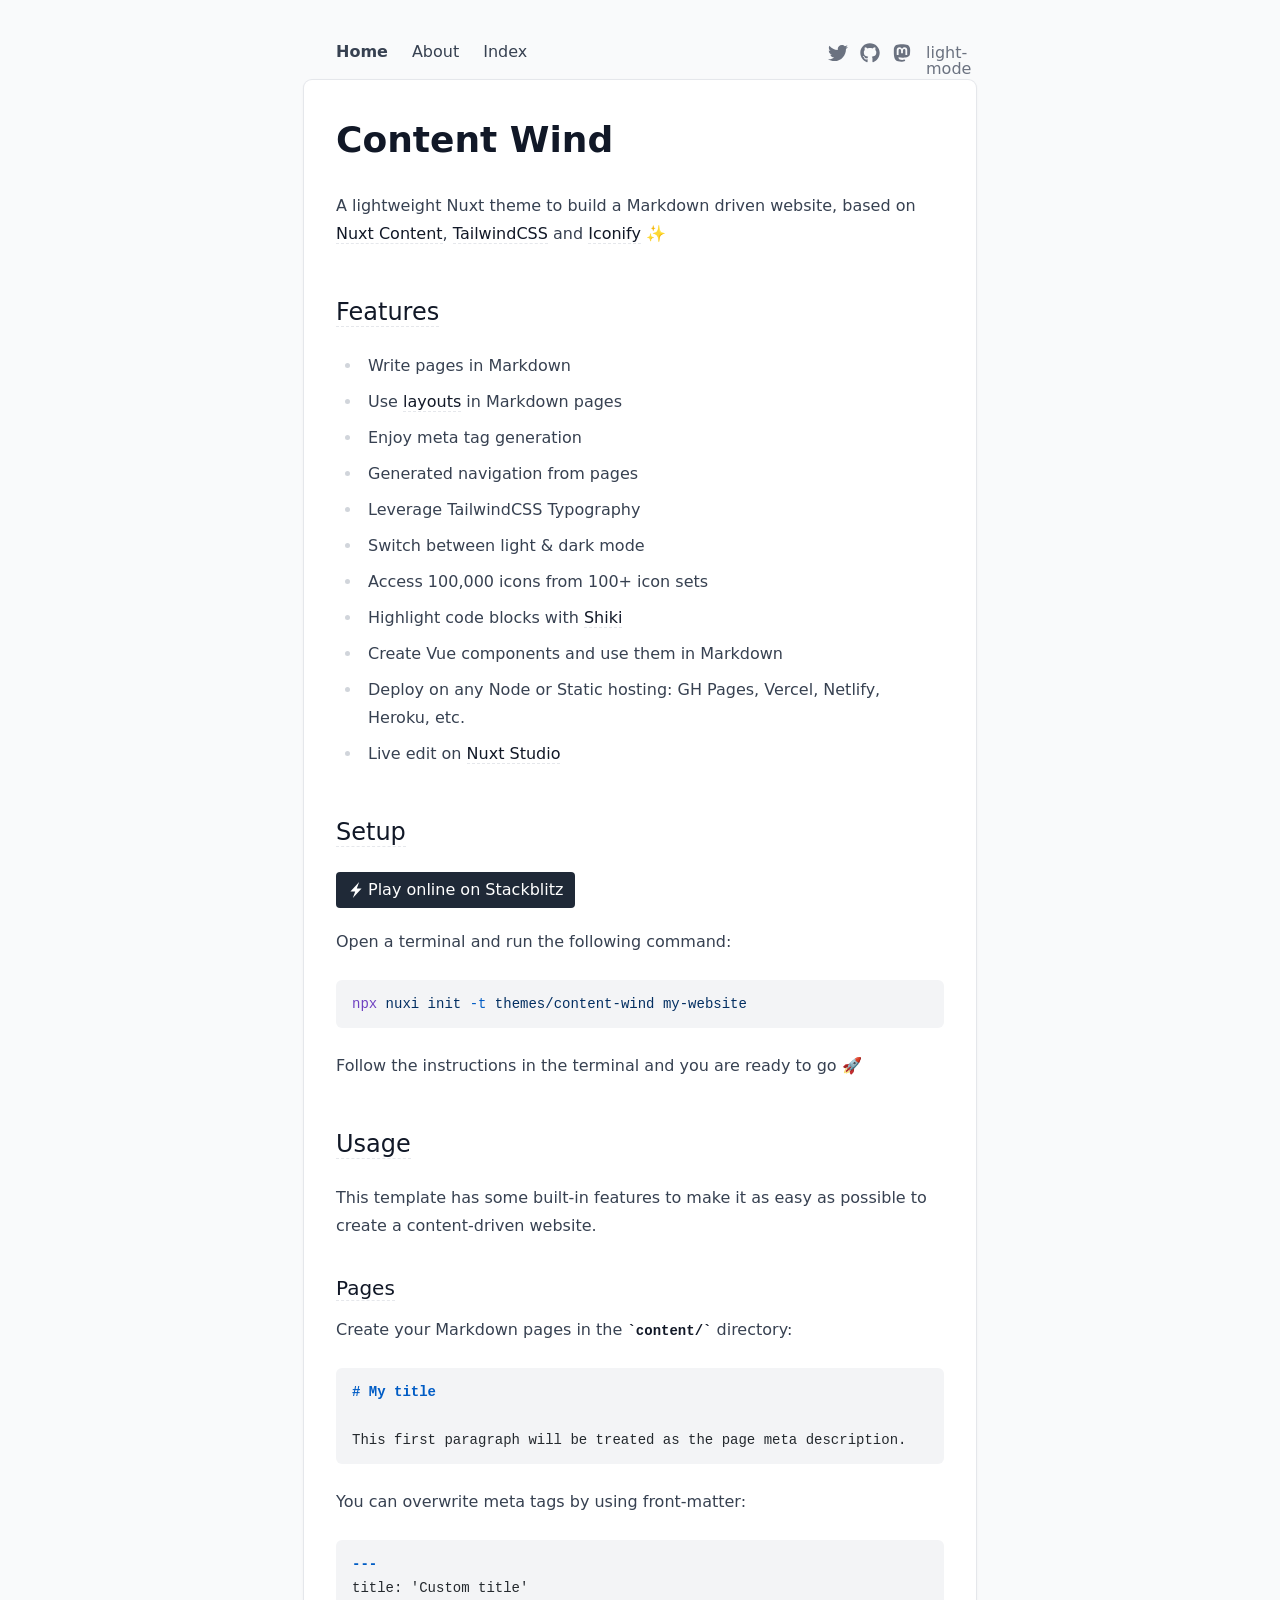
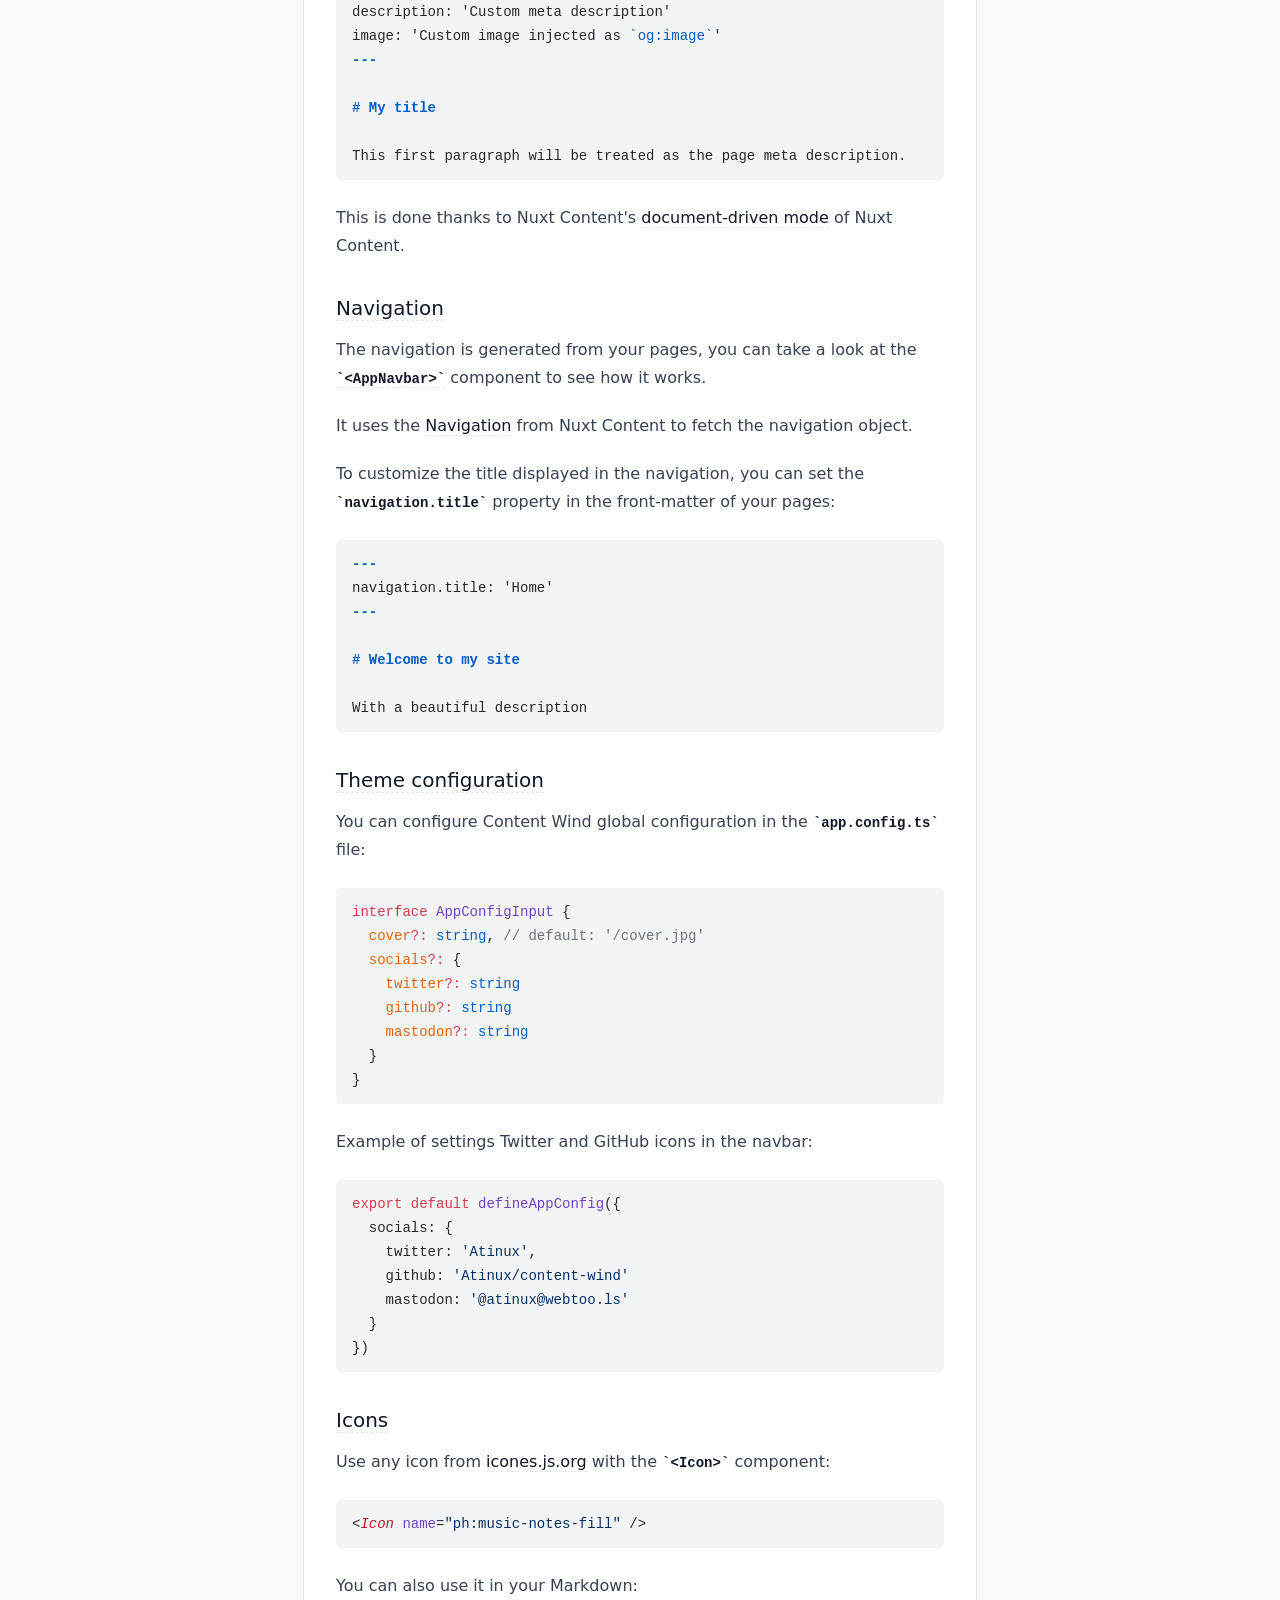
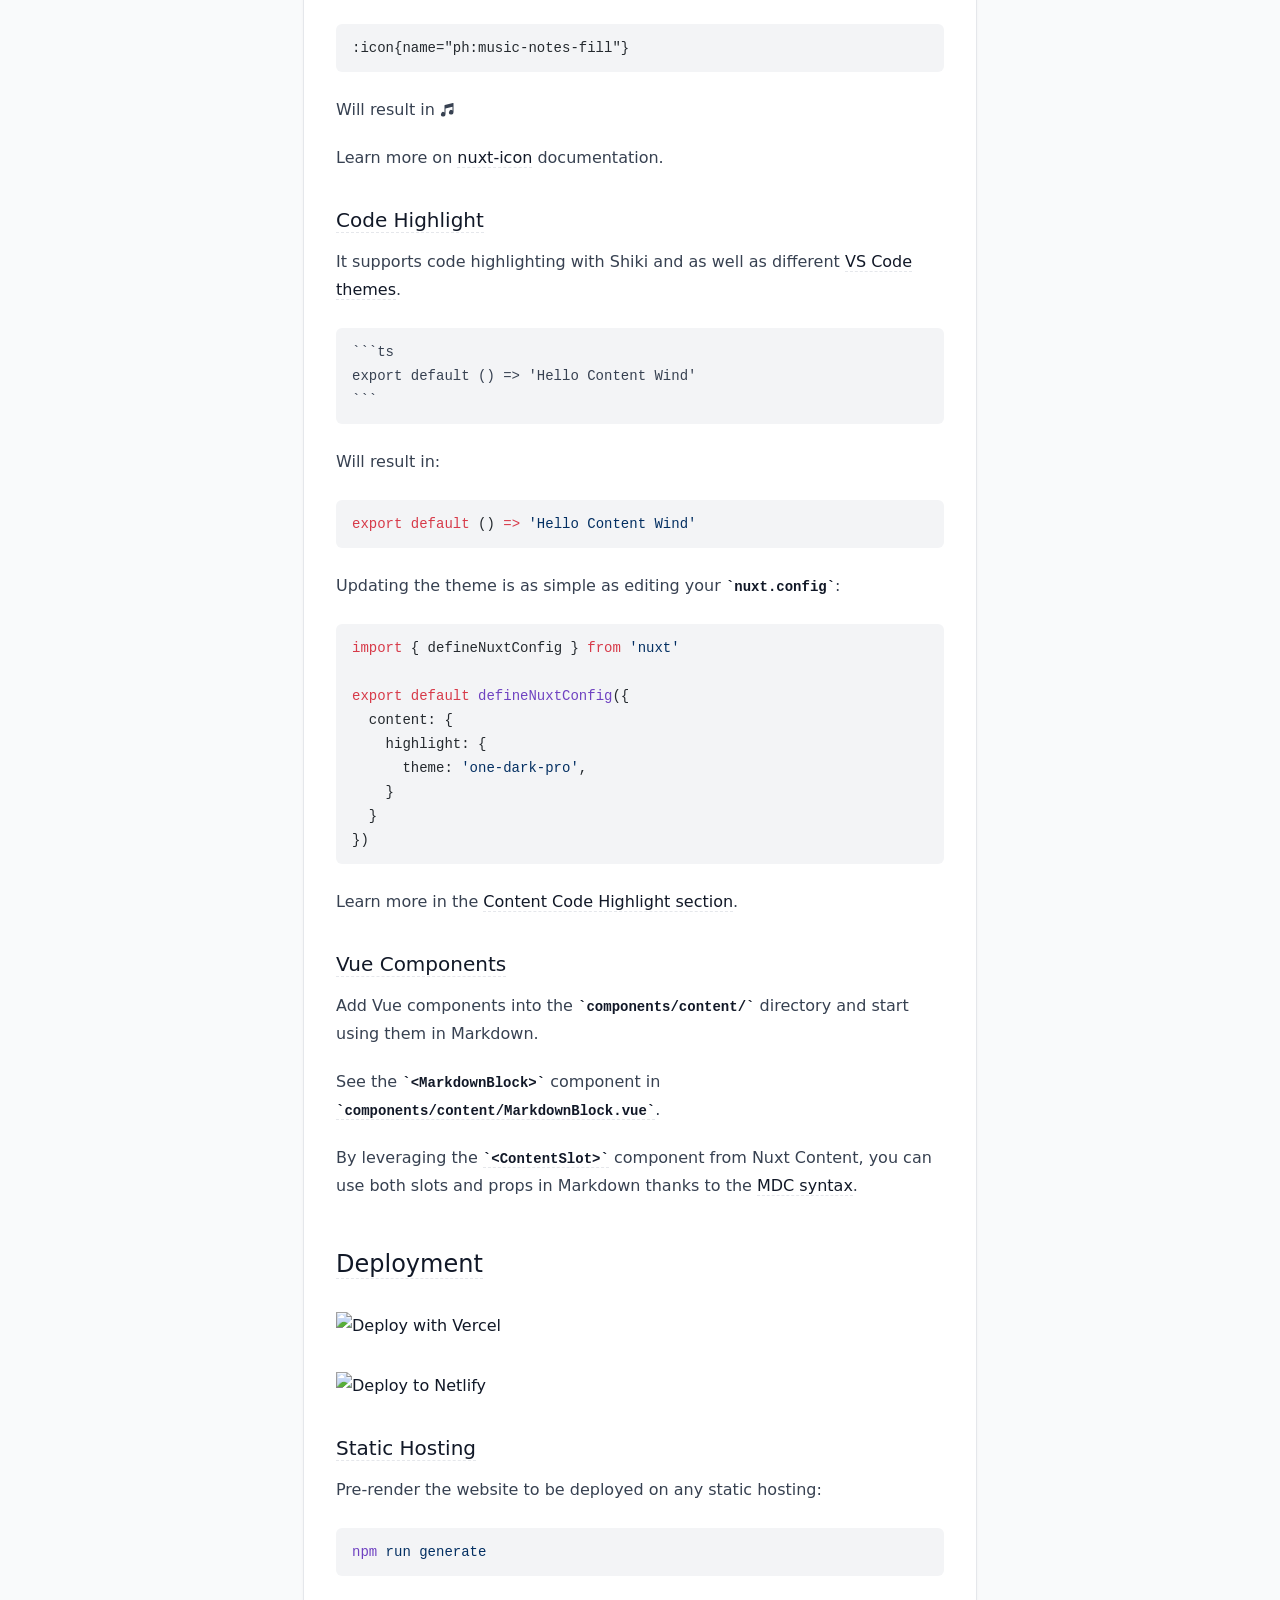
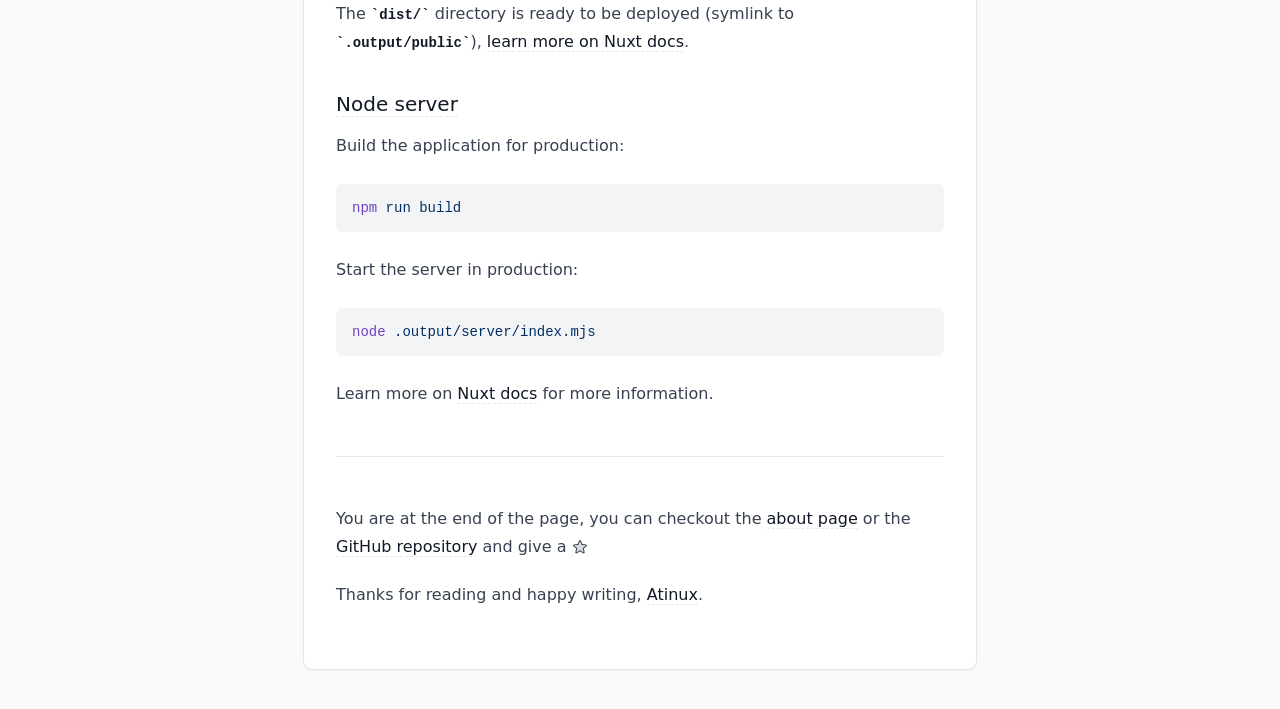
==== index.html @ bec076f8 "Deploying to gh-pages from @ littlecm/content-wind-nuxtstudio@ea7ce4c4b2f32c0694d47bd36c826106119cc2" ====
<!DOCTYPE html><html  lang="en" data-capo=""><head><meta charset="utf-8">
<meta name="viewport" content="width=device-width, initial-scale=1">
<title>Content Wind</title>
<style>/*! tailwindcss v3.4.10 | MIT License | https://tailwindcss.com*/*,:after,:before{border:0 solid #e5e7eb;box-sizing:border-box}:after,:before{--tw-content:""}:host,html{line-height:1.5;-webkit-text-size-adjust:100%;font-family:ui-sans-serif,system-ui,sans-serif,Apple Color Emoji,Segoe UI Emoji,Segoe UI Symbol,Noto Color Emoji;font-feature-settings:normal;font-variation-settings:normal;tab-size:4;-webkit-tap-highlight-color:transparent}body{line-height:inherit;margin:0}hr{border-top-width:1px;color:inherit;height:0}abbr:where([title]){-webkit-text-decoration:underline dotted;text-decoration:underline dotted}h1,h2,h3,h4,h5,h6{font-size:inherit;font-weight:inherit}a{color:inherit;text-decoration:inherit}b,strong{font-weight:bolder}code,kbd,pre,samp{font-family:ui-monospace,SFMono-Regular,Menlo,Monaco,Consolas,Liberation Mono,Courier New,monospace;font-feature-settings:normal;font-size:1em;font-variation-settings:normal}small{font-size:80%}sub,sup{font-size:75%;line-height:0;position:relative;vertical-align:initial}sub{bottom:-.25em}sup{top:-.5em}table{border-collapse:collapse;border-color:inherit;text-indent:0}button,input,optgroup,select,textarea{color:inherit;font-family:inherit;font-feature-settings:inherit;font-size:100%;font-variation-settings:inherit;font-weight:inherit;letter-spacing:inherit;line-height:inherit;margin:0;padding:0}button,select{text-transform:none}button,input:where([type=button]),input:where([type=reset]),input:where([type=submit]){-webkit-appearance:button;background-color:initial;background-image:none}:-moz-focusring{outline:auto}:-moz-ui-invalid{box-shadow:none}progress{vertical-align:initial}::-webkit-inner-spin-button,::-webkit-outer-spin-button{height:auto}[type=search]{-webkit-appearance:textfield;outline-offset:-2px}::-webkit-search-decoration{-webkit-appearance:none}::-webkit-file-upload-button{-webkit-appearance:button;font:inherit}summary{display:list-item}blockquote,dd,dl,figure,h1,h2,h3,h4,h5,h6,hr,p,pre{margin:0}fieldset{margin:0}fieldset,legend{padding:0}menu,ol,ul{list-style:none;margin:0;padding:0}dialog{padding:0}textarea{resize:vertical}input::placeholder,textarea::placeholder{color:#9ca3af;opacity:1}[role=button],button{cursor:pointer}:disabled{cursor:default}audio,canvas,embed,iframe,img,object,svg,video{display:block;vertical-align:middle}img,video{height:auto;max-width:100%}[hidden]{display:none}*,::backdrop,:after,:before{--tw-border-spacing-x:0;--tw-border-spacing-y:0;--tw-translate-x:0;--tw-translate-y:0;--tw-rotate:0;--tw-skew-x:0;--tw-skew-y:0;--tw-scale-x:1;--tw-scale-y:1;--tw-pan-x: ;--tw-pan-y: ;--tw-pinch-zoom: ;--tw-scroll-snap-strictness:proximity;--tw-gradient-from-position: ;--tw-gradient-via-position: ;--tw-gradient-to-position: ;--tw-ordinal: ;--tw-slashed-zero: ;--tw-numeric-figure: ;--tw-numeric-spacing: ;--tw-numeric-fraction: ;--tw-ring-inset: ;--tw-ring-offset-width:0px;--tw-ring-offset-color:#fff;--tw-ring-color:#3b82f680;--tw-ring-offset-shadow:0 0 #0000;--tw-ring-shadow:0 0 #0000;--tw-shadow:0 0 #0000;--tw-shadow-colored:0 0 #0000;--tw-blur: ;--tw-brightness: ;--tw-contrast: ;--tw-grayscale: ;--tw-hue-rotate: ;--tw-invert: ;--tw-saturate: ;--tw-sepia: ;--tw-drop-shadow: ;--tw-backdrop-blur: ;--tw-backdrop-brightness: ;--tw-backdrop-contrast: ;--tw-backdrop-grayscale: ;--tw-backdrop-hue-rotate: ;--tw-backdrop-invert: ;--tw-backdrop-opacity: ;--tw-backdrop-saturate: ;--tw-backdrop-sepia: ;--tw-contain-size: ;--tw-contain-layout: ;--tw-contain-paint: ;--tw-contain-style: }.prose{color:var(--tw-prose-body);max-width:65ch}.prose :where(p):not(:where([class~=not-prose],[class~=not-prose] *)){margin-bottom:1.25em;margin-top:1.25em}.prose :where([class~=lead]):not(:where([class~=not-prose],[class~=not-prose] *)){color:var(--tw-prose-lead);font-size:1.25em;line-height:1.6;margin-bottom:1.2em;margin-top:1.2em}.prose :where(a):not(:where([class~=not-prose],[class~=not-prose] *)){color:var(--tw-prose-links);font-weight:500;text-decoration:underline}.prose :where(strong):not(:where([class~=not-prose],[class~=not-prose] *)){color:var(--tw-prose-bold);font-weight:600}.prose :where(a strong):not(:where([class~=not-prose],[class~=not-prose] *)){color:inherit}.prose :where(blockquote strong):not(:where([class~=not-prose],[class~=not-prose] *)){color:inherit}.prose :where(thead th strong):not(:where([class~=not-prose],[class~=not-prose] *)){color:inherit}.prose :where(ol):not(:where([class~=not-prose],[class~=not-prose] *)){list-style-type:decimal;margin-bottom:1.25em;margin-top:1.25em;padding-inline-start:1.625em}.prose :where(ol[type=A]):not(:where([class~=not-prose],[class~=not-prose] *)){list-style-type:upper-alpha}.prose :where(ol[type=a]):not(:where([class~=not-prose],[class~=not-prose] *)){list-style-type:lower-alpha}.prose :where(ol[type=A s]):not(:where([class~=not-prose],[class~=not-prose] *)){list-style-type:upper-alpha}.prose :where(ol[type=a s]):not(:where([class~=not-prose],[class~=not-prose] *)){list-style-type:lower-alpha}.prose :where(ol[type=I]):not(:where([class~=not-prose],[class~=not-prose] *)){list-style-type:upper-roman}.prose :where(ol[type=i]):not(:where([class~=not-prose],[class~=not-prose] *)){list-style-type:lower-roman}.prose :where(ol[type=I s]):not(:where([class~=not-prose],[class~=not-prose] *)){list-style-type:upper-roman}.prose :where(ol[type=i s]):not(:where([class~=not-prose],[class~=not-prose] *)){list-style-type:lower-roman}.prose :where(ol[type="1"]):not(:where([class~=not-prose],[class~=not-prose] *)){list-style-type:decimal}.prose :where(ul):not(:where([class~=not-prose],[class~=not-prose] *)){list-style-type:disc;margin-bottom:1.25em;margin-top:1.25em;padding-inline-start:1.625em}.prose :where(ol>li):not(:where([class~=not-prose],[class~=not-prose] *))::marker{color:var(--tw-prose-counters);font-weight:400}.prose :where(ul>li):not(:where([class~=not-prose],[class~=not-prose] *))::marker{color:var(--tw-prose-bullets)}.prose :where(dt):not(:where([class~=not-prose],[class~=not-prose] *)){color:var(--tw-prose-headings);font-weight:600;margin-top:1.25em}.prose :where(hr):not(:where([class~=not-prose],[class~=not-prose] *)){border-color:var(--tw-prose-hr);border-top-width:1px;margin-bottom:3em;margin-top:3em}.prose :where(blockquote):not(:where([class~=not-prose],[class~=not-prose] *)){border-inline-start-color:var(--tw-prose-quote-borders);border-inline-start-width:.25rem;color:var(--tw-prose-quotes);font-style:italic;font-weight:500;margin-bottom:1.6em;margin-top:1.6em;padding-inline-start:1em;quotes:"\201C""\201D""\2018""\2019"}.prose :where(blockquote p:first-of-type):not(:where([class~=not-prose],[class~=not-prose] *)):before{content:open-quote}.prose :where(blockquote p:last-of-type):not(:where([class~=not-prose],[class~=not-prose] *)):after{content:close-quote}.prose :where(h1):not(:where([class~=not-prose],[class~=not-prose] *)){color:var(--tw-prose-headings);font-size:2.25em;font-weight:800;line-height:1.1111111;margin-bottom:.8888889em;margin-top:0}.prose :where(h1 strong):not(:where([class~=not-prose],[class~=not-prose] *)){color:inherit;font-weight:900}.prose :where(h2):not(:where([class~=not-prose],[class~=not-prose] *)){color:var(--tw-prose-headings);font-size:1.5em;font-weight:700;line-height:1.3333333;margin-bottom:1em;margin-top:2em}.prose :where(h2 strong):not(:where([class~=not-prose],[class~=not-prose] *)){color:inherit;font-weight:800}.prose :where(h3):not(:where([class~=not-prose],[class~=not-prose] *)){color:var(--tw-prose-headings);font-size:1.25em;font-weight:600;line-height:1.6;margin-bottom:.6em;margin-top:1.6em}.prose :where(h3 strong):not(:where([class~=not-prose],[class~=not-prose] *)){color:inherit;font-weight:700}.prose :where(h4):not(:where([class~=not-prose],[class~=not-prose] *)){color:var(--tw-prose-headings);font-weight:600;line-height:1.5;margin-bottom:.5em;margin-top:1.5em}.prose :where(h4 strong):not(:where([class~=not-prose],[class~=not-prose] *)){color:inherit;font-weight:700}.prose :where(img):not(:where([class~=not-prose],[class~=not-prose] *)){margin-bottom:2em;margin-top:2em}.prose :where(picture):not(:where([class~=not-prose],[class~=not-prose] *)){display:block;margin-bottom:2em;margin-top:2em}.prose :where(video):not(:where([class~=not-prose],[class~=not-prose] *)){margin-bottom:2em;margin-top:2em}.prose :where(kbd):not(:where([class~=not-prose],[class~=not-prose] *)){border-radius:.3125rem;box-shadow:0 0 0 1px rgb(var(--tw-prose-kbd-shadows)/10%),0 3px 0 rgb(var(--tw-prose-kbd-shadows)/10%);color:var(--tw-prose-kbd);font-family:inherit;font-size:.875em;font-weight:500;padding-inline-end:.375em;padding-bottom:.1875em;padding-top:.1875em;padding-inline-start:.375em}.prose :where(code):not(:where([class~=not-prose],[class~=not-prose] *)){color:var(--tw-prose-code);font-size:.875em;font-weight:600}.prose :where(code):not(:where([class~=not-prose],[class~=not-prose] *)):before{content:"`"}.prose :where(code):not(:where([class~=not-prose],[class~=not-prose] *)):after{content:"`"}.prose :where(a code):not(:where([class~=not-prose],[class~=not-prose] *)){color:inherit}.prose :where(h1 code):not(:where([class~=not-prose],[class~=not-prose] *)){color:inherit}.prose :where(h2 code):not(:where([class~=not-prose],[class~=not-prose] *)){color:inherit;font-size:.875em}.prose :where(h3 code):not(:where([class~=not-prose],[class~=not-prose] *)){color:inherit;font-size:.9em}.prose :where(h4 code):not(:where([class~=not-prose],[class~=not-prose] *)){color:inherit}.prose :where(blockquote code):not(:where([class~=not-prose],[class~=not-prose] *)){color:inherit}.prose :where(thead th code):not(:where([class~=not-prose],[class~=not-prose] *)){color:inherit}.prose :where(pre):not(:where([class~=not-prose],[class~=not-prose] *)){background-color:var(--tw-prose-pre-bg);border-radius:.375rem;color:var(--tw-prose-pre-code);font-size:.875em;font-weight:400;line-height:1.7142857;margin-bottom:1.7142857em;margin-top:1.7142857em;overflow-x:auto;padding-inline-end:1.1428571em;padding-bottom:.8571429em;padding-top:.8571429em;padding-inline-start:1.1428571em}.prose :where(pre code):not(:where([class~=not-prose],[class~=not-prose] *)){background-color:initial;border-radius:0;border-width:0;color:inherit;font-family:inherit;font-size:inherit;font-weight:inherit;line-height:inherit;padding:0}.prose :where(pre code):not(:where([class~=not-prose],[class~=not-prose] *)):before{content:none}.prose :where(pre code):not(:where([class~=not-prose],[class~=not-prose] *)):after{content:none}.prose :where(table):not(:where([class~=not-prose],[class~=not-prose] *)){font-size:.875em;line-height:1.7142857;margin-bottom:2em;margin-top:2em;table-layout:auto;width:100%}.prose :where(thead):not(:where([class~=not-prose],[class~=not-prose] *)){border-bottom-color:var(--tw-prose-th-borders);border-bottom-width:1px}.prose :where(thead th):not(:where([class~=not-prose],[class~=not-prose] *)){color:var(--tw-prose-headings);font-weight:600;padding-inline-end:.5714286em;padding-bottom:.5714286em;padding-inline-start:.5714286em;vertical-align:bottom}.prose :where(tbody tr):not(:where([class~=not-prose],[class~=not-prose] *)){border-bottom-color:var(--tw-prose-td-borders);border-bottom-width:1px}.prose :where(tbody tr:last-child):not(:where([class~=not-prose],[class~=not-prose] *)){border-bottom-width:0}.prose :where(tbody td):not(:where([class~=not-prose],[class~=not-prose] *)){vertical-align:initial}.prose :where(tfoot):not(:where([class~=not-prose],[class~=not-prose] *)){border-top-color:var(--tw-prose-th-borders);border-top-width:1px}.prose :where(tfoot td):not(:where([class~=not-prose],[class~=not-prose] *)){vertical-align:top}.prose :where(th,td):not(:where([class~=not-prose],[class~=not-prose] *)){text-align:start}.prose :where(figure>*):not(:where([class~=not-prose],[class~=not-prose] *)){margin-bottom:0;margin-top:0}.prose :where(figcaption):not(:where([class~=not-prose],[class~=not-prose] *)){color:var(--tw-prose-captions);font-size:.875em;line-height:1.4285714;margin-top:.8571429em}.prose{--tw-prose-body:#374151;--tw-prose-headings:#111827;--tw-prose-lead:#4b5563;--tw-prose-links:#111827;--tw-prose-bold:#111827;--tw-prose-counters:#6b7280;--tw-prose-bullets:#d1d5db;--tw-prose-hr:#e5e7eb;--tw-prose-quotes:#111827;--tw-prose-quote-borders:#e5e7eb;--tw-prose-captions:#6b7280;--tw-prose-kbd:#111827;--tw-prose-kbd-shadows:17 24 39;--tw-prose-code:#111827;--tw-prose-pre-code:#e5e7eb;--tw-prose-pre-bg:#1f2937;--tw-prose-th-borders:#d1d5db;--tw-prose-td-borders:#e5e7eb;--tw-prose-invert-body:#d1d5db;--tw-prose-invert-headings:#fff;--tw-prose-invert-lead:#9ca3af;--tw-prose-invert-links:#fff;--tw-prose-invert-bold:#fff;--tw-prose-invert-counters:#9ca3af;--tw-prose-invert-bullets:#4b5563;--tw-prose-invert-hr:#374151;--tw-prose-invert-quotes:#f3f4f6;--tw-prose-invert-quote-borders:#374151;--tw-prose-invert-captions:#9ca3af;--tw-prose-invert-kbd:#fff;--tw-prose-invert-kbd-shadows:255 255 255;--tw-prose-invert-code:#fff;--tw-prose-invert-pre-code:#d1d5db;--tw-prose-invert-pre-bg:#00000080;--tw-prose-invert-th-borders:#4b5563;--tw-prose-invert-td-borders:#374151;font-size:1rem;line-height:1.75}.prose :where(picture>img):not(:where([class~=not-prose],[class~=not-prose] *)){margin-bottom:0;margin-top:0}.prose :where(li):not(:where([class~=not-prose],[class~=not-prose] *)){margin-bottom:.5em;margin-top:.5em}.prose :where(ol>li):not(:where([class~=not-prose],[class~=not-prose] *)){padding-inline-start:.375em}.prose :where(ul>li):not(:where([class~=not-prose],[class~=not-prose] *)){padding-inline-start:.375em}.prose :where(.prose>ul>li p):not(:where([class~=not-prose],[class~=not-prose] *)){margin-bottom:.75em;margin-top:.75em}.prose :where(.prose>ul>li>p:first-child):not(:where([class~=not-prose],[class~=not-prose] *)){margin-top:1.25em}.prose :where(.prose>ul>li>p:last-child):not(:where([class~=not-prose],[class~=not-prose] *)){margin-bottom:1.25em}.prose :where(.prose>ol>li>p:first-child):not(:where([class~=not-prose],[class~=not-prose] *)){margin-top:1.25em}.prose :where(.prose>ol>li>p:last-child):not(:where([class~=not-prose],[class~=not-prose] *)){margin-bottom:1.25em}.prose :where(ul ul,ul ol,ol ul,ol ol):not(:where([class~=not-prose],[class~=not-prose] *)){margin-bottom:.75em;margin-top:.75em}.prose :where(dl):not(:where([class~=not-prose],[class~=not-prose] *)){margin-bottom:1.25em;margin-top:1.25em}.prose :where(dd):not(:where([class~=not-prose],[class~=not-prose] *)){margin-top:.5em;padding-inline-start:1.625em}.prose :where(hr+*):not(:where([class~=not-prose],[class~=not-prose] *)){margin-top:0}.prose :where(h2+*):not(:where([class~=not-prose],[class~=not-prose] *)){margin-top:0}.prose :where(h3+*):not(:where([class~=not-prose],[class~=not-prose] *)){margin-top:0}.prose :where(h4+*):not(:where([class~=not-prose],[class~=not-prose] *)){margin-top:0}.prose :where(thead th:first-child):not(:where([class~=not-prose],[class~=not-prose] *)){padding-inline-start:0}.prose :where(thead th:last-child):not(:where([class~=not-prose],[class~=not-prose] *)){padding-inline-end:0}.prose :where(tbody td,tfoot td):not(:where([class~=not-prose],[class~=not-prose] *)){padding-inline-end:.5714286em;padding-bottom:.5714286em;padding-top:.5714286em;padding-inline-start:.5714286em}.prose :where(tbody td:first-child,tfoot td:first-child):not(:where([class~=not-prose],[class~=not-prose] *)){padding-inline-start:0}.prose :where(tbody td:last-child,tfoot td:last-child):not(:where([class~=not-prose],[class~=not-prose] *)){padding-inline-end:0}.prose :where(figure):not(:where([class~=not-prose],[class~=not-prose] *)){margin-bottom:2em;margin-top:2em}.prose :where(.prose>:first-child):not(:where([class~=not-prose],[class~=not-prose] *)){margin-top:0}.prose :where(.prose>:last-child):not(:where([class~=not-prose],[class~=not-prose] *)){margin-bottom:0}.sr-only{height:1px;margin:-1px;overflow:hidden;padding:0;position:absolute;width:1px;clip:rect(0,0,0,0);border-width:0;white-space:nowrap}.static{position:static}.m-auto{margin:auto}.mx-auto{margin-left:auto;margin-right:auto}.mr-6{margin-right:1.5rem}.block{display:block}.inline-block{display:inline-block}.inline{display:inline}.flex{display:flex}.inline-flex{display:inline-flex}.h-4{height:1rem}.h-5{height:1.25rem}.w-4{width:1rem}.w-5{width:1.25rem}.max-w-2xl{max-width:42rem}.max-w-full{max-width:100%}.max-w-none{max-width:none}.items-center{align-items:center}.justify-between{justify-content:space-between}.gap-1{gap:.25rem}.space-x-3>:not([hidden])~:not([hidden]){--tw-space-x-reverse:0;margin-left:calc(.75rem*(1 - var(--tw-space-x-reverse)));margin-right:calc(.75rem*var(--tw-space-x-reverse))}.overflow-x-auto{overflow-x:auto}.rounded{border-radius:.25rem}.bg-gray-50{--tw-bg-opacity:1;background-color:rgb(249 250 251/var(--tw-bg-opacity))}.bg-gray-800{--tw-bg-opacity:1;background-color:rgb(31 41 55/var(--tw-bg-opacity))}.bg-white{--tw-bg-opacity:1;background-color:rgb(255 255 255/var(--tw-bg-opacity))}.px-3{padding-left:.75rem;padding-right:.75rem}.px-4{padding-left:1rem;padding-right:1rem}.py-1{padding-bottom:.25rem;padding-top:.25rem}.py-10{padding-bottom:2.5rem;padding-top:2.5rem}.py-4{padding-bottom:1rem;padding-top:1rem}.text-2xl{font-size:1.5rem;line-height:2rem}.font-bold{font-weight:700}.text-black{--tw-text-opacity:1;color:rgb(0 0 0/var(--tw-text-opacity))}.text-gray-500{--tw-text-opacity:1;color:rgb(107 114 128/var(--tw-text-opacity))}.text-gray-700{--tw-text-opacity:1;color:rgb(55 65 81/var(--tw-text-opacity))}.text-white{--tw-text-opacity:1;color:rgb(255 255 255/var(--tw-text-opacity))}.no-underline{text-decoration-line:none}.ring-1{--tw-ring-offset-shadow:var(--tw-ring-inset) 0 0 0 var(--tw-ring-offset-width) var(--tw-ring-offset-color);--tw-ring-shadow:var(--tw-ring-inset) 0 0 0 calc(1px + var(--tw-ring-offset-width)) var(--tw-ring-color);box-shadow:var(--tw-ring-offset-shadow),var(--tw-ring-shadow),var(--tw-shadow,0 0 #0000)}.ring-gray-200{--tw-ring-opacity:1;--tw-ring-color:rgb(229 231 235/var(--tw-ring-opacity))}.transition{transition-duration:.15s;transition-property:color,background-color,border-color,text-decoration-color,fill,stroke,opacity,box-shadow,transform,filter,-webkit-backdrop-filter;transition-property:color,background-color,border-color,text-decoration-color,fill,stroke,opacity,box-shadow,transform,filter,backdrop-filter;transition-property:color,background-color,border-color,text-decoration-color,fill,stroke,opacity,box-shadow,transform,filter,backdrop-filter,-webkit-backdrop-filter;transition-timing-function:cubic-bezier(.4,0,.2,1)}.dark\:prose-invert:is(.dark *){--tw-prose-body:var(--tw-prose-invert-body);--tw-prose-headings:var(--tw-prose-invert-headings);--tw-prose-lead:var(--tw-prose-invert-lead);--tw-prose-links:var(--tw-prose-invert-links);--tw-prose-bold:var(--tw-prose-invert-bold);--tw-prose-counters:var(--tw-prose-invert-counters);--tw-prose-bullets:var(--tw-prose-invert-bullets);--tw-prose-hr:var(--tw-prose-invert-hr);--tw-prose-quotes:var(--tw-prose-invert-quotes);--tw-prose-quote-borders:var(--tw-prose-invert-quote-borders);--tw-prose-captions:var(--tw-prose-invert-captions);--tw-prose-kbd:var(--tw-prose-invert-kbd);--tw-prose-kbd-shadows:var(--tw-prose-invert-kbd-shadows);--tw-prose-code:var(--tw-prose-invert-code);--tw-prose-pre-code:var(--tw-prose-invert-pre-code);--tw-prose-pre-bg:var(--tw-prose-invert-pre-bg);--tw-prose-th-borders:var(--tw-prose-invert-th-borders);--tw-prose-td-borders:var(--tw-prose-invert-td-borders)}.hover\:text-gray-700:hover{--tw-text-opacity:1;color:rgb(55 65 81/var(--tw-text-opacity))}.prose-a\:border-b :is(:where(a):not(:where([class~=not-prose],[class~=not-prose] *))){border-bottom-width:1px}.prose-a\:border-dashed :is(:where(a):not(:where([class~=not-prose],[class~=not-prose] *))){border-style:dashed}.prose-a\:font-normal :is(:where(a):not(:where([class~=not-prose],[class~=not-prose] *))){font-weight:400}.prose-a\:no-underline :is(:where(a):not(:where([class~=not-prose],[class~=not-prose] *))){text-decoration-line:none}.hover\:prose-a\:border-solid :is(:where(a):not(:where([class~=not-prose],[class~=not-prose] *))):hover{border-style:solid}.hover\:prose-a\:border-primary-400 :is(:where(a):not(:where([class~=not-prose],[class~=not-prose] *))):hover{--tw-border-opacity:1;border-color:rgb(52 211 153/var(--tw-border-opacity))}.hover\:prose-a\:text-primary-400 :is(:where(a):not(:where([class~=not-prose],[class~=not-prose] *))):hover{--tw-text-opacity:1;color:rgb(52 211 153/var(--tw-text-opacity))}.prose-pre\:bg-gray-100 :is(:where(pre):not(:where([class~=not-prose],[class~=not-prose] *))){--tw-bg-opacity:1;background-color:rgb(243 244 246/var(--tw-bg-opacity))}.dark\:bg-gray-200:is(.dark *){--tw-bg-opacity:1;background-color:rgb(229 231 235/var(--tw-bg-opacity))}.dark\:bg-gray-800:is(.dark *){--tw-bg-opacity:1;background-color:rgb(31 41 55/var(--tw-bg-opacity))}.dark\:bg-gray-900:is(.dark *){--tw-bg-opacity:1;background-color:rgb(17 24 39/var(--tw-bg-opacity))}.dark\:text-gray-100:is(.dark *){--tw-text-opacity:1;color:rgb(243 244 246/var(--tw-text-opacity))}.dark\:text-gray-200:is(.dark *){--tw-text-opacity:1;color:rgb(229 231 235/var(--tw-text-opacity))}.dark\:text-gray-300:is(.dark *){--tw-text-opacity:1;color:rgb(209 213 219/var(--tw-text-opacity))}.dark\:text-gray-950:is(.dark *){--tw-text-opacity:1;color:rgb(3 7 18/var(--tw-text-opacity))}.dark\:ring-gray-700:is(.dark *){--tw-ring-opacity:1;--tw-ring-color:rgb(55 65 81/var(--tw-ring-opacity))}.dark\:hover\:text-gray-300:hover:is(.dark *){--tw-text-opacity:1;color:rgb(209 213 219/var(--tw-text-opacity))}.dark\:prose-pre\:bg-gray-900 :is(:where(pre):not(:where([class~=not-prose],[class~=not-prose] *))):is(.dark *){--tw-bg-opacity:1;background-color:rgb(17 24 39/var(--tw-bg-opacity))}@media (min-width:640px){.sm\:rounded{border-radius:.25rem}.sm\:rounded-lg{border-radius:.5rem}.sm\:px-8{padding-left:2rem;padding-right:2rem}.sm\:pb-10{padding-bottom:2.5rem}.sm\:pt-6{padding-top:1.5rem}.sm\:shadow{--tw-shadow:0 1px 3px 0 #0000001a,0 1px 2px -1px #0000001a;--tw-shadow-colored:0 1px 3px 0 var(--tw-shadow-color),0 1px 2px -1px var(--tw-shadow-color);box-shadow:var(--tw-ring-offset-shadow,0 0 #0000),var(--tw-ring-shadow,0 0 #0000),var(--tw-shadow)}}</style>
<style>.icon[data-v-f4a6dd80]{display:inline-block;vertical-align:middle}</style>
<style>body{--tw-bg-opacity:1;background-color:rgb(249 250 251/var(--tw-bg-opacity));--tw-text-opacity:1;color:rgb(0 0 0/var(--tw-text-opacity))}body:is(.dark *){--tw-bg-opacity:1;background-color:rgb(17 24 39/var(--tw-bg-opacity));--tw-text-opacity:1;color:rgb(255 255 255/var(--tw-text-opacity))}</style>
<style>pre code .line{display:block;min-height:1rem}</style>
<link rel="stylesheet" href="/_nuxt/entry.CQz3Wn0N.css">
<link rel="stylesheet" href="/_nuxt/ProsePre.CchFRBtv.css">
<link rel="preload" as="fetch" crossorigin="anonymous" href="/_payload.json?7695bf20-0f64-4bf4-b81d-753fb280ba11">
<link rel="modulepreload" as="script" crossorigin href="/_nuxt/Cdepom3d.js">
<link rel="modulepreload" as="script" crossorigin href="/_nuxt/CNMyKRgk.js">
<link rel="modulepreload" as="script" crossorigin href="/_nuxt/_u8pw--Z.js">
<link rel="modulepreload" as="script" crossorigin href="/_nuxt/VSjQrYeN.js">
<link rel="modulepreload" as="script" crossorigin href="/_nuxt/DGyQ_yeI.js">
<link rel="modulepreload" as="script" crossorigin href="/_nuxt/Dnd51l0P.js">
<link rel="modulepreload" as="script" crossorigin href="/_nuxt/DR96jGgF.js">
<link rel="modulepreload" as="script" crossorigin href="/_nuxt/DgOHeTOK.js">
<link rel="modulepreload" as="script" crossorigin href="/_nuxt/a5YIzCCX.js">
<link rel="modulepreload" as="script" crossorigin href="/_nuxt/ZJQYYYzf.js">
<link rel="modulepreload" as="script" crossorigin href="/_nuxt/GQKfCUzv.js">
<link rel="modulepreload" as="script" crossorigin href="/_nuxt/BX26s_r9.js">
<link rel="modulepreload" as="script" crossorigin href="/_nuxt/b8aAmdqc.js">
<link rel="modulepreload" as="script" crossorigin href="/_nuxt/CLX-jV5e.js">
<link rel="modulepreload" as="script" crossorigin href="/_nuxt/Jlw6jw4I.js">
<link rel="modulepreload" as="script" crossorigin href="/_nuxt/83aRdKb8.js">
<link rel="modulepreload" as="script" crossorigin href="/_nuxt/ywgWMt_m.js">
<link rel="modulepreload" as="script" crossorigin href="/_nuxt/BDlBnMS1.js">
<link rel="modulepreload" as="script" crossorigin href="/_nuxt/DpmhXkD6.js">
<link rel="modulepreload" as="script" crossorigin href="/_nuxt/BC2B0-jW.js">
<link rel="modulepreload" as="script" crossorigin href="/_nuxt/C-kSe0qb.js">
<link rel="modulepreload" as="script" crossorigin href="/_nuxt/Egq9dPVy.js">
<link rel="modulepreload" as="script" crossorigin href="/_nuxt/B0b6xt74.js">
<link rel="modulepreload" as="script" crossorigin href="/_nuxt/B1sdosWw.js">
<link rel="modulepreload" as="script" crossorigin href="/_nuxt/drKTGbW1.js">
<link rel="modulepreload" as="script" crossorigin href="/_nuxt/CEDxuo5i.js">
<link rel="prefetch" as="script" crossorigin href="/_nuxt/C9tsbAKn.js">
<link rel="prefetch" as="script" crossorigin href="/_nuxt/CEcThXW4.js">
<link rel="prefetch" as="style" href="/_nuxt/useStudio.C5AIQshb.css">
<link rel="prefetch" as="script" crossorigin href="/_nuxt/AhoCKgQL.js">
<link rel="prefetch" as="script" crossorigin href="/_nuxt/DsAGTgHe.js">
<link rel="prefetch" as="script" crossorigin href="/_nuxt/C63B8qyX.js">
<meta content="/cover.jpg" property="og:image">
<meta name="twitter:card" content="summary_large_image">
<meta property="og:title" content="Content Wind">
<meta name="description" content="A lightweight Nuxt theme to build a Markdown driven website, based on Nuxt Content, TailwindCSS and Iconify ✨">
<meta property="og:description" content="A lightweight Nuxt theme to build a Markdown driven website, based on Nuxt Content, TailwindCSS and Iconify ✨">
<script type="module" src="/_nuxt/Cdepom3d.js" crossorigin></script><script>"use strict";(()=>{const a=window,e=document.documentElement,c=window.localStorage,d=["dark","light"],n=c&&c.getItem&&c.getItem("nuxt-color-mode")||"system";let l=n==="system"?f():n;const i=e.getAttribute("data-color-mode-forced");i&&(l=i),r(l),a["__NUXT_COLOR_MODE__"]={preference:n,value:l,getColorScheme:f,addColorScheme:r,removeColorScheme:u};function r(o){const t=""+o+"",s="";e.classList?e.classList.add(t):e.className+=" "+t,s&&e.setAttribute("data-"+s,o)}function u(o){const t=""+o+"",s="";e.classList?e.classList.remove(t):e.className=e.className.replace(new RegExp(t,"g"),""),s&&e.removeAttribute("data-"+s)}function m(o){return a.matchMedia("(prefers-color-scheme"+o+")")}function f(){if(a.matchMedia&&m("").media!=="not all"){for(const o of d)if(m(":"+o).matches)return o}return"light"}})();</script></head><body><div id="__nuxt"><div class="sm:pt-6 sm:pb-10"><!----><!----><!----><div class="nuxt-loading-indicator" style="position:fixed;top:0;right:0;left:0;pointer-events:none;width:auto;height:3px;opacity:0;background:repeating-linear-gradient(to right,#00dc82 0%,#34cdfe 50%,#0047e1 100%);background-size:Infinity% auto;transform:scaleX(0%);transform-origin:left;transition:transform 0.1s, height 0.4s, opacity 0.4s;z-index:999999;"></div><div class="flex justify-between max-w-2xl px-4 py-4 mx-auto sm:px-8"><div class="text-gray-700 dark:text-gray-200"><!--[--><a aria-current="page" href="/" class="font-bold router-link-exact-active mr-6">Home</a><a href="/about" class="mr-6">About</a><a href="/test.md" class="mr-6">Index</a><!--]--></div><div class="space-x-3 transition text-gray-500"><a href="https://twitter.com/Atinux" title="Twitter" class="dark:text-gray-100 hover:text-gray-700 dark:hover:text-gray-300"><svg xmlns="http://www.w3.org/2000/svg" xmlns:xlink="http://www.w3.org/1999/xlink" aria-hidden="true" role="img" class="icon w-5 h-5" style="" width="1em" height="1em" viewBox="0 0 512 512" data-v-f4a6dd80><path fill="currentColor" d="M459.37 151.716c.325 4.548.325 9.097.325 13.645c0 138.72-105.583 298.558-298.558 298.558c-59.452 0-114.68-17.219-161.137-47.106c8.447.974 16.568 1.299 25.34 1.299c49.055 0 94.213-16.568 130.274-44.832c-46.132-.975-84.792-31.188-98.112-72.772c6.498.974 12.995 1.624 19.818 1.624c9.421 0 18.843-1.3 27.614-3.573c-48.081-9.747-84.143-51.98-84.143-102.985v-1.299c13.969 7.797 30.214 12.67 47.431 13.319c-28.264-18.843-46.781-51.005-46.781-87.391c0-19.492 5.197-37.36 14.294-52.954c51.655 63.675 129.3 105.258 216.365 109.807c-1.624-7.797-2.599-15.918-2.599-24.04c0-57.828 46.782-104.934 104.934-104.934c30.213 0 57.502 12.67 76.67 33.137c23.715-4.548 46.456-13.32 66.599-25.34c-7.798 24.366-24.366 44.833-46.132 57.827c21.117-2.273 41.584-8.122 60.426-16.243c-14.292 20.791-32.161 39.308-52.628 54.253"/></svg></a><a href="https://github.com/Atinux/content-wind" title="GitHub" class="dark:text-gray-100 hover:text-gray-700 dark:hover:text-gray-300"><svg xmlns="http://www.w3.org/2000/svg" xmlns:xlink="http://www.w3.org/1999/xlink" aria-hidden="true" role="img" class="icon w-5 h-5" style="" width="1em" height="1em" viewBox="0 0 496 512" data-v-f4a6dd80><path fill="currentColor" d="M165.9 397.4c0 2-2.3 3.6-5.2 3.6c-3.3.3-5.6-1.3-5.6-3.6c0-2 2.3-3.6 5.2-3.6c3-.3 5.6 1.3 5.6 3.6m-31.1-4.5c-.7 2 1.3 4.3 4.3 4.9c2.6 1 5.6 0 6.2-2s-1.3-4.3-4.3-5.2c-2.6-.7-5.5.3-6.2 2.3m44.2-1.7c-2.9.7-4.9 2.6-4.6 4.9c.3 2 2.9 3.3 5.9 2.6c2.9-.7 4.9-2.6 4.6-4.6c-.3-1.9-3-3.2-5.9-2.9M244.8 8C106.1 8 0 113.3 0 252c0 110.9 69.8 205.8 169.5 239.2c12.8 2.3 17.3-5.6 17.3-12.1c0-6.2-.3-40.4-.3-61.4c0 0-70 15-84.7-29.8c0 0-11.4-29.1-27.8-36.6c0 0-22.9-15.7 1.6-15.4c0 0 24.9 2 38.6 25.8c21.9 38.6 58.6 27.5 72.9 20.9c2.3-16 8.8-27.1 16-33.7c-55.9-6.2-112.3-14.3-112.3-110.5c0-27.5 7.6-41.3 23.6-58.9c-2.6-6.5-11.1-33.3 2.6-67.9c20.9-6.5 69 27 69 27c20-5.6 41.5-8.5 62.8-8.5s42.8 2.9 62.8 8.5c0 0 48.1-33.6 69-27c13.7 34.7 5.2 61.4 2.6 67.9c16 17.7 25.8 31.5 25.8 58.9c0 96.5-58.9 104.2-114.8 110.5c9.2 7.9 17 22.9 17 46.4c0 33.7-.3 75.4-.3 83.6c0 6.5 4.6 14.4 17.3 12.1C428.2 457.8 496 362.9 496 252C496 113.3 383.5 8 244.8 8M97.2 352.9c-1.3 1-1 3.3.7 5.2c1.6 1.6 3.9 2.3 5.2 1c1.3-1 1-3.3-.7-5.2c-1.6-1.6-3.9-2.3-5.2-1m-10.8-8.1c-.7 1.3.3 2.9 2.3 3.9c1.6 1 3.6.7 4.3-.7c.7-1.3-.3-2.9-2.3-3.9c-2-.6-3.6-.3-4.3.7m32.4 35.6c-1.6 1.3-1 4.3 1.3 6.2c2.3 2.3 5.2 2.6 6.5 1c1.3-1.3.7-4.3-1.3-6.2c-2.2-2.3-5.2-2.6-6.5-1m-11.4-14.7c-1.6 1-1.6 3.6 0 5.9s4.3 3.3 5.6 2.3c1.6-1.3 1.6-3.9 0-6.2c-1.4-2.3-4-3.3-5.6-2"/></svg></a><a href="https://elk.zone/@atinux@webtoo.ls" title="Mastodon" class="dark:text-gray-100 hover:text-gray-700 dark:hover:text-gray-300"><svg xmlns="http://www.w3.org/2000/svg" xmlns:xlink="http://www.w3.org/1999/xlink" aria-hidden="true" role="img" class="icon w-5 h-5" style="" width="1em" height="1em" viewBox="0 0 448 512" data-v-f4a6dd80><path fill="currentColor" d="M433 179.11c0-97.2-63.71-125.7-63.71-125.7c-62.52-28.7-228.56-28.4-290.48 0c0 0-63.72 28.5-63.72 125.7c0 115.7-6.6 259.4 105.63 289.1c40.51 10.7 75.32 13 103.33 11.4c50.81-2.8 79.32-18.1 79.32-18.1l-1.7-36.9s-36.31 11.4-77.12 10.1c-40.41-1.4-83-4.4-89.63-54a102.5 102.5 0 0 1-.9-13.9c85.63 20.9 158.65 9.1 178.75 6.7c56.12-6.7 105-41.3 111.23-72.9c9.8-49.8 9-121.5 9-121.5m-75.12 125.2h-46.63v-114.2c0-49.7-64-51.6-64 6.9v62.5h-46.33V197c0-58.5-64-56.6-64-6.9v114.2H90.19c0-122.1-5.2-147.9 18.41-175c25.9-28.9 79.82-30.8 103.83 6.1l11.6 19.5l11.6-19.5c24.11-37.1 78.12-34.8 103.83-6.1c23.71 27.3 18.4 53 18.4 175z"/></svg></a><button aria-label="Color Mode" class="inline-block w-5 dark:text-gray-100 hover:text-gray-700 dark:hover:text-gray-300"><span>...</span></button></div></div><!--[--><div class="document-driven-page"><div class="max-w-2xl px-4 py-10 m-auto bg-white sm:px-8 sm:shadow dark:bg-gray-800 ring-1 ring-gray-200 dark:ring-gray-700 sm:rounded-lg"><main class="max-w-none prose dark:prose-invert prose-pre:bg-gray-100 dark:prose-pre:bg-gray-900 hover:prose-a:text-primary-400 prose-a:font-normal prose-a:no-underline prose-a:border-dashed prose-a:border-b hover:prose-a:border-solid hover:prose-a:border-primary-400"><!--[--><div><h1 id="content-wind"><!--[-->Content Wind<!--]--></h1><p><!--[-->A lightweight Nuxt theme to build a Markdown driven website, based on <a href="https://content.nuxt.com" rel="nofollow"><!--[-->Nuxt Content<!--]--></a>, <a href="https://tailwindcss.com" rel="nofollow"><!--[-->TailwindCSS<!--]--></a> and <a href="https://iconify.design" rel="nofollow"><!--[-->Iconify<!--]--></a> ✨<!--]--></p><h2 id="features"><a href="#features"><!--[-->Features<!--]--></a></h2><ul><!--[--><li><!--[-->Write pages in Markdown<!--]--></li><li><!--[-->Use <a href="https://nuxt.com/docs/guide/directory-structure/layouts" rel="nofollow"><!--[-->layouts<!--]--></a> in Markdown pages<!--]--></li><li><!--[-->Enjoy meta tag generation<!--]--></li><li><!--[-->Generated navigation from pages<!--]--></li><li><!--[-->Leverage TailwindCSS Typography<!--]--></li><li><!--[-->Switch between light &amp; dark mode<!--]--></li><li><!--[-->Access 100,000 icons from 100+ icon sets<!--]--></li><li><!--[-->Highlight code blocks with <a href="https://shiki.matsu.io" rel="nofollow"><!--[-->Shiki<!--]--></a><!--]--></li><li><!--[-->Create Vue components and use them in Markdown<!--]--></li><li><!--[-->Deploy on any Node or Static hosting: GH Pages, Vercel, Netlify, Heroku, etc.<!--]--></li><li><!--[-->Live edit on <a href="https://nuxt.studio" rel="nofollow"><!--[-->Nuxt Studio<!--]--></a><!--]--></li><!--]--></ul><h2 id="setup"><a href="#setup"><!--[-->Setup<!--]--></a></h2><span class="not-prose"><a href="https://stackblitz.com/github/Atinux/content-wind/tree/main/.demo?file=content%2F1.index.md" rel="noopener noreferrer" class="inline-flex items-center gap-1 text-white bg-gray-800 dark:bg-gray-200 dark:text-gray-950 px-3 py-1 rounded no-underline"><svg xmlns="http://www.w3.org/2000/svg" xmlns:xlink="http://www.w3.org/1999/xlink" aria-hidden="true" role="img" class="icon w-4 h-4" style="" width="1em" height="1em" viewBox="0 0 24 24" data-v-f4a6dd80><path fill="currentColor" d="M10.797 14.182H3.635L16.728 0l-3.525 9.818h7.162L7.272 24l3.524-9.818Z"/></svg><!--[-->Play online on Stackblitz<!--]--></a></span><p><!--[-->Open a terminal and run the following command:<!--]--></p><!--[--><pre class="language-bash shiki shiki-themes github-dark github-light" style=""><!--[--><code><span class="line" line="1"><span style="--shiki-dark:#B392F0;--shiki-default:#6F42C1">npx</span><span style="--shiki-dark:#9ECBFF;--shiki-default:#032F62"> nuxi</span><span style="--shiki-dark:#9ECBFF;--shiki-default:#032F62"> init</span><span style="--shiki-dark:#79B8FF;--shiki-default:#005CC5"> -t</span><span style="--shiki-dark:#9ECBFF;--shiki-default:#032F62"> themes/content-wind</span><span style="--shiki-dark:#9ECBFF;--shiki-default:#032F62"> my-website
</span></span></code><!--]--></pre><!--]--><p><!--[-->Follow the instructions in the terminal and you are ready to go 🚀<!--]--></p><h2 id="usage"><a href="#usage"><!--[-->Usage<!--]--></a></h2><p><!--[-->This template has some built-in features to make it as easy as possible to create a content-driven website.<!--]--></p><h3 id="pages"><a href="#pages"><!--[-->Pages<!--]--></a></h3><p><!--[-->Create your Markdown pages in the <code class=""><!--[-->content/<!--]--></code> directory:<!--]--></p><!--[--><pre class="language-md shiki shiki-themes github-dark github-light" style=""><!--[--><code><span class="line" line="1"><span style="--shiki-dark:#79B8FF;--shiki-default:#005CC5;--shiki-dark-font-weight:bold;--shiki-default-font-weight:bold"># My title
</span></span><span class="line" line="2"><span emptylineplaceholder="true">
</span></span><span class="line" line="3"><span style="--shiki-dark:#E1E4E8;--shiki-default:#24292E">This first paragraph will be treated as the page meta description.
</span></span></code><!--]--></pre><!--]--><p><!--[-->You can overwrite meta tags by using front-matter:<!--]--></p><!--[--><pre class="language-md shiki shiki-themes github-dark github-light" style=""><!--[--><code><span class="line" line="1"><span style="--shiki-dark:#79B8FF;--shiki-default:#005CC5;--shiki-dark-font-weight:bold;--shiki-default-font-weight:bold">---
</span></span><span class="line" line="2"><span style="--shiki-dark:#E1E4E8;--shiki-default:#24292E">title: &#39;Custom title&#39;
</span></span><span class="line" line="3"><span style="--shiki-dark:#E1E4E8;--shiki-default:#24292E">description: &#39;Custom meta description&#39;
</span></span><span class="line" line="4"><span style="--shiki-dark:#E1E4E8;--shiki-default:#24292E">image: &#39;Custom image injected as </span><span style="--shiki-dark:#79B8FF;--shiki-default:#005CC5">`og:image`</span><span style="--shiki-dark:#E1E4E8;--shiki-default:#24292E">&#39;
</span></span><span class="line" line="5"><span style="--shiki-dark:#79B8FF;--shiki-default:#005CC5;--shiki-dark-font-weight:bold;--shiki-default-font-weight:bold">---
</span></span><span class="line" line="6"><span emptylineplaceholder="true">
</span></span><span class="line" line="7"><span style="--shiki-dark:#79B8FF;--shiki-default:#005CC5;--shiki-dark-font-weight:bold;--shiki-default-font-weight:bold"># My title
</span></span><span class="line" line="8"><span emptylineplaceholder="true">
</span></span><span class="line" line="9"><span style="--shiki-dark:#E1E4E8;--shiki-default:#24292E">This first paragraph will be treated as the page meta description.
</span></span></code><!--]--></pre><!--]--><p><!--[-->This is done thanks to Nuxt Content&#39;s <a href="https://content.nuxtjs.org/guide/writing/document-driven" rel="nofollow"><!--[-->document-driven mode<!--]--></a> of Nuxt Content.<!--]--></p><h3 id="navigation"><a href="#navigation"><!--[-->Navigation<!--]--></a></h3><p><!--[-->The navigation is generated from your pages, you can take a look at the <a href="https://github.com/Atinux/content-wind/blob/main/components/AppNavbar.vue" rel="nofollow"><!--[--><code class=""><!--[-->&lt;AppNavbar&gt;<!--]--></code><!--]--></a> component to see how it works.<!--]--></p><p><!--[-->It uses the <a href="https://content.nuxt.com/usage/navigation" rel="nofollow"><!--[-->Navigation<!--]--></a>  from Nuxt Content to fetch the navigation object.<!--]--></p><p><!--[-->To customize the title displayed in the navigation, you can set the <code class=""><!--[-->navigation.title<!--]--></code> property in the front-matter of your pages:<!--]--></p><!--[--><pre class="language-md shiki shiki-themes github-dark github-light" style=""><!--[--><code><span class="line" line="1"><span style="--shiki-dark:#79B8FF;--shiki-default:#005CC5;--shiki-dark-font-weight:bold;--shiki-default-font-weight:bold">---
</span></span><span class="line" line="2"><span style="--shiki-dark:#E1E4E8;--shiki-default:#24292E">navigation.title: &#39;Home&#39;
</span></span><span class="line" line="3"><span style="--shiki-dark:#79B8FF;--shiki-default:#005CC5;--shiki-dark-font-weight:bold;--shiki-default-font-weight:bold">---
</span></span><span class="line" line="4"><span emptylineplaceholder="true">
</span></span><span class="line" line="5"><span style="--shiki-dark:#79B8FF;--shiki-default:#005CC5;--shiki-dark-font-weight:bold;--shiki-default-font-weight:bold"># Welcome to my site
</span></span><span class="line" line="6"><span emptylineplaceholder="true">
</span></span><span class="line" line="7"><span style="--shiki-dark:#E1E4E8;--shiki-default:#24292E">With a beautiful description
</span></span></code><!--]--></pre><!--]--><h3 id="theme-configuration"><a href="#theme-configuration"><!--[-->Theme configuration<!--]--></a></h3><p><!--[-->You can configure Content Wind global configuration in the <code class=""><!--[-->app.config.ts<!--]--></code> file:<!--]--></p><!--[--><pre class="language-ts shiki shiki-themes github-dark github-light" style=""><!--[--><code><span class="line" line="1"><span style="--shiki-dark:#F97583;--shiki-default:#D73A49">interface</span><span style="--shiki-dark:#B392F0;--shiki-default:#6F42C1"> AppConfigInput</span><span style="--shiki-dark:#E1E4E8;--shiki-default:#24292E"> {
</span></span><span class="line" line="2"><span style="--shiki-dark:#FFAB70;--shiki-default:#E36209">  cover</span><span style="--shiki-dark:#F97583;--shiki-default:#D73A49">?:</span><span style="--shiki-dark:#79B8FF;--shiki-default:#005CC5"> string</span><span style="--shiki-dark:#E1E4E8;--shiki-default:#24292E">, </span><span style="--shiki-dark:#6A737D;--shiki-default:#6A737D">// default: &#39;/cover.jpg&#39;
</span></span><span class="line" line="3"><span style="--shiki-dark:#FFAB70;--shiki-default:#E36209">  socials</span><span style="--shiki-dark:#F97583;--shiki-default:#D73A49">?:</span><span style="--shiki-dark:#E1E4E8;--shiki-default:#24292E"> {
</span></span><span class="line" line="4"><span style="--shiki-dark:#FFAB70;--shiki-default:#E36209">    twitter</span><span style="--shiki-dark:#F97583;--shiki-default:#D73A49">?:</span><span style="--shiki-dark:#79B8FF;--shiki-default:#005CC5"> string
</span></span><span class="line" line="5"><span style="--shiki-dark:#FFAB70;--shiki-default:#E36209">    github</span><span style="--shiki-dark:#F97583;--shiki-default:#D73A49">?:</span><span style="--shiki-dark:#79B8FF;--shiki-default:#005CC5"> string
</span></span><span class="line" line="6"><span style="--shiki-dark:#FFAB70;--shiki-default:#E36209">    mastodon</span><span style="--shiki-dark:#F97583;--shiki-default:#D73A49">?:</span><span style="--shiki-dark:#79B8FF;--shiki-default:#005CC5"> string
</span></span><span class="line" line="7"><span style="--shiki-dark:#E1E4E8;--shiki-default:#24292E">  }
</span></span><span class="line" line="8"><span style="--shiki-dark:#E1E4E8;--shiki-default:#24292E">}
</span></span></code><!--]--></pre><!--]--><p><!--[-->Example of settings Twitter and GitHub icons in the navbar:<!--]--></p><!--[--><pre class="language-ts shiki shiki-themes github-dark github-light" style=""><!--[--><code><span class="line" line="1"><span style="--shiki-dark:#F97583;--shiki-default:#D73A49">export</span><span style="--shiki-dark:#F97583;--shiki-default:#D73A49"> default</span><span style="--shiki-dark:#B392F0;--shiki-default:#6F42C1"> defineAppConfig</span><span style="--shiki-dark:#E1E4E8;--shiki-default:#24292E">({
</span></span><span class="line" line="2"><span style="--shiki-dark:#E1E4E8;--shiki-default:#24292E">  socials: {
</span></span><span class="line" line="3"><span style="--shiki-dark:#E1E4E8;--shiki-default:#24292E">    twitter: </span><span style="--shiki-dark:#9ECBFF;--shiki-default:#032F62">&#39;Atinux&#39;</span><span style="--shiki-dark:#E1E4E8;--shiki-default:#24292E">,
</span></span><span class="line" line="4"><span style="--shiki-dark:#E1E4E8;--shiki-default:#24292E">    github: </span><span style="--shiki-dark:#9ECBFF;--shiki-default:#032F62">&#39;Atinux/content-wind&#39;
</span></span><span class="line" line="5"><span style="--shiki-dark:#E1E4E8;--shiki-default:#24292E">    mastodon: </span><span style="--shiki-dark:#9ECBFF;--shiki-default:#032F62">&#39;@atinux@webtoo.ls&#39;
</span></span><span class="line" line="6"><span style="--shiki-dark:#E1E4E8;--shiki-default:#24292E">  }
</span></span><span class="line" line="7"><span style="--shiki-dark:#E1E4E8;--shiki-default:#24292E">})
</span></span></code><!--]--></pre><!--]--><h3 id="icons"><a href="#icons"><!--[-->Icons<!--]--></a></h3><p><!--[-->Use any icon from <a href="https://icones.js.org" rel="nofollow"><!--[-->icones.js.org<!--]--></a> with the <code class=""><!--[-->&lt;Icon&gt;<!--]--></code> component:<!--]--></p><!--[--><pre class="language-html shiki shiki-themes github-dark github-light" style=""><!--[--><code><span class="line" line="1"><span style="--shiki-dark:#E1E4E8;--shiki-default:#24292E">&lt;</span><span style="--shiki-dark:#FDAEB7;--shiki-default:#B31D28;--shiki-dark-font-style:italic;--shiki-default-font-style:italic">Icon</span><span style="--shiki-dark:#B392F0;--shiki-default:#6F42C1"> name</span><span style="--shiki-dark:#E1E4E8;--shiki-default:#24292E">=</span><span style="--shiki-dark:#9ECBFF;--shiki-default:#032F62">&quot;ph:music-notes-fill&quot;</span><span style="--shiki-dark:#E1E4E8;--shiki-default:#24292E"> /&gt;
</span></span></code><!--]--></pre><!--]--><p><!--[-->You can also use it in your Markdown:<!--]--></p><!--[--><pre class="language-md shiki shiki-themes github-dark github-light" style=""><!--[--><code><span class="line" line="1"><span style="--shiki-dark:#E1E4E8;--shiki-default:#24292E">:icon{name=&quot;ph:music-notes-fill&quot;}
</span></span></code><!--]--></pre><!--]--><p><!--[-->Will result in <svg xmlns="http://www.w3.org/2000/svg" xmlns:xlink="http://www.w3.org/1999/xlink" aria-hidden="true" role="img" class="icon" style="" width="1em" height="1em" viewBox="0 0 256 256" data-v-f4a6dd80><path fill="currentColor" d="M212.92 17.71a7.89 7.89 0 0 0-6.86-1.46l-128 32A8 8 0 0 0 72 56v110.1A36 36 0 1 0 88 196v-93.75l112-28v59.85a36 36 0 1 0 16 29.9V24a8 8 0 0 0-3.08-6.29"/></svg><!--]--></p><p><!--[-->Learn more on <a href="https://github.com/nuxt-modules/icon" rel="nofollow"><!--[-->nuxt-icon<!--]--></a> documentation.<!--]--></p><h3 id="code-highlight"><a href="#code-highlight"><!--[-->Code Highlight<!--]--></a></h3><p><!--[-->It supports code highlighting with Shiki and as well as different <a href="https://github.com/shikijs/shiki/blob/main/docs/themes.md#all-themes" rel="nofollow"><!--[-->VS Code themes<!--]--></a>.<!--]--></p><pre class="max-w-full overflow-x-auto text-gray-700 dark:text-gray-300"><!--[-->```ts
export default () =&gt; &#39;Hello Content Wind&#39;
```<!--]--></pre><p><!--[-->Will result in:<!--]--></p><!--[--><pre class="language-ts shiki shiki-themes github-dark github-light" style=""><!--[--><code><span class="line" line="1"><span style="--shiki-dark:#F97583;--shiki-default:#D73A49">export</span><span style="--shiki-dark:#F97583;--shiki-default:#D73A49"> default</span><span style="--shiki-dark:#E1E4E8;--shiki-default:#24292E"> () </span><span style="--shiki-dark:#F97583;--shiki-default:#D73A49">=&gt;</span><span style="--shiki-dark:#9ECBFF;--shiki-default:#032F62"> &#39;Hello Content Wind&#39;
</span></span></code><!--]--></pre><!--]--><p><!--[-->Updating the theme is as simple as editing your <code class=""><!--[-->nuxt.config<!--]--></code>:<!--]--></p><!--[--><pre class="language-ts shiki shiki-themes github-dark github-light" style=""><!--[--><code><span class="line" line="1"><span style="--shiki-dark:#F97583;--shiki-default:#D73A49">import</span><span style="--shiki-dark:#E1E4E8;--shiki-default:#24292E"> { defineNuxtConfig } </span><span style="--shiki-dark:#F97583;--shiki-default:#D73A49">from</span><span style="--shiki-dark:#9ECBFF;--shiki-default:#032F62"> &#39;nuxt&#39;
</span></span><span class="line" line="2"><span emptylineplaceholder="true">
</span></span><span class="line" line="3"><span style="--shiki-dark:#F97583;--shiki-default:#D73A49">export</span><span style="--shiki-dark:#F97583;--shiki-default:#D73A49"> default</span><span style="--shiki-dark:#B392F0;--shiki-default:#6F42C1"> defineNuxtConfig</span><span style="--shiki-dark:#E1E4E8;--shiki-default:#24292E">({
</span></span><span class="line" line="4"><span style="--shiki-dark:#E1E4E8;--shiki-default:#24292E">  content: {
</span></span><span class="line" line="5"><span style="--shiki-dark:#E1E4E8;--shiki-default:#24292E">    highlight: {
</span></span><span class="line" line="6"><span style="--shiki-dark:#E1E4E8;--shiki-default:#24292E">      theme: </span><span style="--shiki-dark:#9ECBFF;--shiki-default:#032F62">&#39;one-dark-pro&#39;</span><span style="--shiki-dark:#E1E4E8;--shiki-default:#24292E">,
</span></span><span class="line" line="7"><span style="--shiki-dark:#E1E4E8;--shiki-default:#24292E">    }
</span></span><span class="line" line="8"><span style="--shiki-dark:#E1E4E8;--shiki-default:#24292E">  }
</span></span><span class="line" line="9"><span style="--shiki-dark:#E1E4E8;--shiki-default:#24292E">})
</span></span></code><!--]--></pre><!--]--><p><!--[-->Learn more in the <a href="https://content.nuxt.com/get-started/configuration#highlight" rel="nofollow"><!--[-->Content Code Highlight section<!--]--></a>.<!--]--></p><h3 id="vue-components"><a href="#vue-components"><!--[-->Vue Components<!--]--></a></h3><p><!--[-->Add Vue components into the <code class=""><!--[-->components/content/<!--]--></code> directory and start using them in Markdown.<!--]--></p><p><!--[-->See the <code class=""><!--[-->&lt;MarkdownBlock&gt;<!--]--></code> component in <a href="https://github.com/Atinux/content-wind/blob/main/.demo/components/content/MarkdownBlock.vue" rel="nofollow"><!--[--><code class=""><!--[-->components/content/MarkdownBlock.vue<!--]--></code><!--]--></a>.<!--]--></p><p><!--[-->By leveraging the <a href="https://content.nuxt.com/components/content-slot" rel="nofollow"><!--[--><code class=""><!--[-->&lt;ContentSlot&gt;<!--]--></code><!--]--></a> component from Nuxt Content, you can use both slots and props in Markdown thanks to the <a href="https://content.nuxt.com/usage/markdown" rel="nofollow"><!--[-->MDC syntax<!--]--></a>.<!--]--></p><h2 id="deployment"><a href="#deployment"><!--[-->Deployment<!--]--></a></h2><p><!--[--><a href="https://vercel.com/new/clone?repository-url=https%3A%2F%2Fgithub.com%2FAtinux%2Fcontent-wind-template" rel="nofollow"><!--[--><img src="https://vercel.com/button" alt="Deploy with Vercel"><!--]--></a> <a href="https://app.netlify.com/start/deploy?repository=https://github.com/Atinux/content-wind-template" rel="nofollow"><!--[--><img src="https://www.netlify.com/img/deploy/button.svg" alt="Deploy to Netlify"><!--]--></a><!--]--></p><h3 id="static-hosting"><a href="#static-hosting"><!--[-->Static Hosting<!--]--></a></h3><p><!--[-->Pre-render the website to be deployed on any static hosting:<!--]--></p><!--[--><pre class="language-bash shiki shiki-themes github-dark github-light" style=""><!--[--><code><span class="line" line="1"><span style="--shiki-dark:#B392F0;--shiki-default:#6F42C1">npm</span><span style="--shiki-dark:#9ECBFF;--shiki-default:#032F62"> run</span><span style="--shiki-dark:#9ECBFF;--shiki-default:#032F62"> generate
</span></span></code><!--]--></pre><!--]--><p><!--[-->The <code class=""><!--[-->dist/<!--]--></code> directory is ready to be deployed (symlink to <code class=""><!--[-->.output/public<!--]--></code>), <a href="https://nuxt.com/docs/getting-started/deployment#static-hosting" rel="nofollow"><!--[-->learn more on Nuxt docs<!--]--></a>.<!--]--></p><h3 id="node-server"><a href="#node-server"><!--[-->Node server<!--]--></a></h3><p><!--[-->Build the application for production:<!--]--></p><!--[--><pre class="language-bash shiki shiki-themes github-dark github-light" style=""><!--[--><code><span class="line" line="1"><span style="--shiki-dark:#B392F0;--shiki-default:#6F42C1">npm</span><span style="--shiki-dark:#9ECBFF;--shiki-default:#032F62"> run</span><span style="--shiki-dark:#9ECBFF;--shiki-default:#032F62"> build
</span></span></code><!--]--></pre><!--]--><p><!--[-->Start the server in production:<!--]--></p><!--[--><pre class="language-bash shiki shiki-themes github-dark github-light" style=""><!--[--><code><span class="line" line="1"><span style="--shiki-dark:#B392F0;--shiki-default:#6F42C1">node</span><span style="--shiki-dark:#9ECBFF;--shiki-default:#032F62"> .output/server/index.mjs
</span></span></code><!--]--></pre><!--]--><p><!--[-->Learn more on <a href="https://nuxt.com/docs/getting-started/deployment" rel="nofollow"><!--[-->Nuxt docs<!--]--></a> for more information.<!--]--></p><hr><p><!--[-->You are at the end of the page, you can checkout the <a href="/about" class=""><!--[-->about page<!--]--></a> or the <a href="https://github.com/Atinux/content-wind" rel="nofollow"><!--[-->GitHub repository<!--]--></a> and give a <svg xmlns="http://www.w3.org/2000/svg" xmlns:xlink="http://www.w3.org/1999/xlink" aria-hidden="true" role="img" class="icon" style="" width="1em" height="1em" viewBox="0 0 256 256" data-v-f4a6dd80><g fill="currentColor"><path d="m229.06 108.79l-48.7 42l14.88 62.79a8.4 8.4 0 0 1-12.52 9.17L128 189.09l-54.72 33.65a8.4 8.4 0 0 1-12.52-9.17l14.88-62.79l-48.7-42A8.46 8.46 0 0 1 31.73 94l63.91-5.2l24.62-59.6a8.36 8.36 0 0 1 15.48 0l24.62 59.6l63.91 5.2a8.46 8.46 0 0 1 4.79 14.79" opacity=".2"/><path d="M239.18 97.26A16.38 16.38 0 0 0 224.92 86l-59-4.76l-22.78-55.09a16.36 16.36 0 0 0-30.27 0L90.11 81.23L31.08 86a16.46 16.46 0 0 0-9.37 28.86l45 38.83L53 211.75a16.38 16.38 0 0 0 24.5 17.82l50.5-31.08l50.53 31.08A16.4 16.4 0 0 0 203 211.75l-13.76-58.07l45-38.83a16.43 16.43 0 0 0 4.94-17.59m-15.34 5.47l-48.7 42a8 8 0 0 0-2.56 7.91l14.88 62.8a.37.37 0 0 1-.17.48c-.18.14-.23.11-.38 0l-54.72-33.65a8 8 0 0 0-8.38 0l-54.72 33.67c-.15.09-.19.12-.38 0a.37.37 0 0 1-.17-.48l14.88-62.8a8 8 0 0 0-2.56-7.91l-48.7-42c-.12-.1-.23-.19-.13-.5s.18-.27.33-.29l63.92-5.16a8 8 0 0 0 6.72-4.94l24.62-59.61c.08-.17.11-.25.35-.25s.27.08.35.25L153 91.86a8 8 0 0 0 6.75 4.92l63.92 5.16c.15 0 .24 0 .33.29s0 .4-.16.5"/></g></svg><!--]--></p><p><!--[-->Thanks for reading and happy writing, <a href="https://twitter.com/Atinux" rel="nofollow"><!--[-->Atinux<!--]--></a>.<!--]--></p><style>html .dark .shiki span {color: var(--shiki-dark);background: var(--shiki-dark-bg);font-style: var(--shiki-dark-font-style);font-weight: var(--shiki-dark-font-weight);text-decoration: var(--shiki-dark-text-decoration);}html.dark .shiki span {color: var(--shiki-dark);background: var(--shiki-dark-bg);font-style: var(--shiki-dark-font-style);font-weight: var(--shiki-dark-font-weight);text-decoration: var(--shiki-dark-text-decoration);}html .default .shiki span {color: var(--shiki-default);background: var(--shiki-default-bg);font-style: var(--shiki-default-font-style);font-weight: var(--shiki-default-font-weight);text-decoration: var(--shiki-default-text-decoration);}html .shiki span {color: var(--shiki-default);background: var(--shiki-default-bg);font-style: var(--shiki-default-font-style);font-weight: var(--shiki-default-font-weight);text-decoration: var(--shiki-default-text-decoration);}</style></div><!--]--></main></div></div><!--]--></div></div><div id="teleports"></div><script type="application/json" id="__NUXT_DATA__" data-ssr="true" data-src="/_payload.json?7695bf20-0f64-4bf4-b81d-753fb280ba11">[{"state":1,"once":1452,"_errors":1453,"serverRendered":5,"path":11,"prerenderedAt":1455},["Reactive",2],{"$scolor-mode":3,"$sdd-pages":7,"$sdd-surrounds":1407,"$sdd-globals":1423,"$sdd-navigation":1425,"$sicons":1433},{"preference":4,"value":4,"unknown":5,"forced":6},"system",true,false,["ShallowRef",8],["ShallowReactive",9],{"/":10},{"_path":11,"_dir":12,"_draft":6,"_partial":6,"_locale":12,"title":13,"description":14,"navigation":15,"body":17,"_type":1401,"_id":1402,"_source":1403,"_file":1404,"_stem":1405,"_extension":267,"layout":1406},"/","","Content Wind","A lightweight Nuxt theme to build a Markdown driven website, based on Nuxt Content, TailwindCSS and Iconify ✨",{"title":16},"Home",{"type":18,"children":19,"toc":1385},"root",[20,28,63,70,153,159,171,176,226,231,237,242,249,262,300,305,395,409,415,433,446,459,518,524,537,676,681,778,784,806,849,854,868,878,892,898,912,921,926,959,972,1084,1097,1103,1116,1141,1167,1173,1199,1205,1210,1235,1264,1270,1275,1298,1303,1323,1336,1340,1366,1379],{"type":21,"tag":22,"props":23,"children":25},"element","h1",{"id":24},"content-wind",[26],{"type":27,"value":13},"text",{"type":21,"tag":29,"props":30,"children":31},"p",{},[32,34,43,45,52,54,61],{"type":27,"value":33},"A lightweight Nuxt theme to build a Markdown driven website, based on ",{"type":21,"tag":35,"props":36,"children":40},"a",{"href":37,"rel":38},"https://content.nuxt.com",[39],"nofollow",[41],{"type":27,"value":42},"Nuxt Content",{"type":27,"value":44},", ",{"type":21,"tag":35,"props":46,"children":49},{"href":47,"rel":48},"https://tailwindcss.com",[39],[50],{"type":27,"value":51},"TailwindCSS",{"type":27,"value":53}," and ",{"type":21,"tag":35,"props":55,"children":58},{"href":56,"rel":57},"https://iconify.design",[39],[59],{"type":27,"value":60},"Iconify",{"type":27,"value":62}," ✨",{"type":21,"tag":64,"props":65,"children":67},"h2",{"id":66},"features",[68],{"type":27,"value":69},"Features",{"type":21,"tag":71,"props":72,"children":73},"ul",{},[74,80,94,99,104,109,114,119,131,136,141],{"type":21,"tag":75,"props":76,"children":77},"li",{},[78],{"type":27,"value":79},"Write pages in Markdown",{"type":21,"tag":75,"props":81,"children":82},{},[83,85,92],{"type":27,"value":84},"Use ",{"type":21,"tag":35,"props":86,"children":89},{"href":87,"rel":88},"https://nuxt.com/docs/guide/directory-structure/layouts",[39],[90],{"type":27,"value":91},"layouts",{"type":27,"value":93}," in Markdown pages",{"type":21,"tag":75,"props":95,"children":96},{},[97],{"type":27,"value":98},"Enjoy meta tag generation",{"type":21,"tag":75,"props":100,"children":101},{},[102],{"type":27,"value":103},"Generated navigation from pages",{"type":21,"tag":75,"props":105,"children":106},{},[107],{"type":27,"value":108},"Leverage TailwindCSS Typography",{"type":21,"tag":75,"props":110,"children":111},{},[112],{"type":27,"value":113},"Switch between light & dark mode",{"type":21,"tag":75,"props":115,"children":116},{},[117],{"type":27,"value":118},"Access 100,000 icons from 100+ icon sets",{"type":21,"tag":75,"props":120,"children":121},{},[122,124],{"type":27,"value":123},"Highlight code blocks with ",{"type":21,"tag":35,"props":125,"children":128},{"href":126,"rel":127},"https://shiki.matsu.io",[39],[129],{"type":27,"value":130},"Shiki",{"type":21,"tag":75,"props":132,"children":133},{},[134],{"type":27,"value":135},"Create Vue components and use them in Markdown",{"type":21,"tag":75,"props":137,"children":138},{},[139],{"type":27,"value":140},"Deploy on any Node or Static hosting: GH Pages, Vercel, Netlify, Heroku, etc.",{"type":21,"tag":75,"props":142,"children":143},{},[144,146],{"type":27,"value":145},"Live edit on ",{"type":21,"tag":35,"props":147,"children":150},{"href":148,"rel":149},"https://nuxt.studio",[39],[151],{"type":27,"value":152},"Nuxt Studio",{"type":21,"tag":64,"props":154,"children":156},{"id":155},"setup",[157],{"type":27,"value":158},"Setup",{"type":21,"tag":160,"props":161,"children":165},"button-link",{":external":162,"href":163,"icon":164},"true","https://stackblitz.com/github/Atinux/content-wind/tree/main/.demo?file=content%2F1.index.md","simple-icons:stackblitz",[166],{"type":21,"tag":29,"props":167,"children":168},{},[169],{"type":27,"value":170},"Play online on Stackblitz",{"type":21,"tag":29,"props":172,"children":173},{},[174],{"type":27,"value":175},"Open a terminal and run the following command:",{"type":21,"tag":177,"props":178,"children":182},"pre",{"className":179,"code":180,"language":181,"meta":12,"style":12},"language-bash shiki shiki-themes github-dark github-light","npx nuxi init -t themes/content-wind my-website\n","bash",[183],{"type":21,"tag":184,"props":185,"children":186},"code",{"__ignoreMap":12},[187],{"type":21,"tag":188,"props":189,"children":192},"span",{"class":190,"line":191},"line",1,[193,199,205,210,216,221],{"type":21,"tag":188,"props":194,"children":196},{"style":195},"--shiki-dark:#B392F0;--shiki-default:#6F42C1",[197],{"type":27,"value":198},"npx",{"type":21,"tag":188,"props":200,"children":202},{"style":201},"--shiki-dark:#9ECBFF;--shiki-default:#032F62",[203],{"type":27,"value":204}," nuxi",{"type":21,"tag":188,"props":206,"children":207},{"style":201},[208],{"type":27,"value":209}," init",{"type":21,"tag":188,"props":211,"children":213},{"style":212},"--shiki-dark:#79B8FF;--shiki-default:#005CC5",[214],{"type":27,"value":215}," -t",{"type":21,"tag":188,"props":217,"children":218},{"style":201},[219],{"type":27,"value":220}," themes/content-wind",{"type":21,"tag":188,"props":222,"children":223},{"style":201},[224],{"type":27,"value":225}," my-website\n",{"type":21,"tag":29,"props":227,"children":228},{},[229],{"type":27,"value":230},"Follow the instructions in the terminal and you are ready to go 🚀",{"type":21,"tag":64,"props":232,"children":234},{"id":233},"usage",[235],{"type":27,"value":236},"Usage",{"type":21,"tag":29,"props":238,"children":239},{},[240],{"type":27,"value":241},"This template has some built-in features to make it as easy as possible to create a content-driven website.",{"type":21,"tag":243,"props":244,"children":246},"h3",{"id":245},"pages",[247],{"type":27,"value":248},"Pages",{"type":21,"tag":29,"props":250,"children":251},{},[252,254,260],{"type":27,"value":253},"Create your Markdown pages in the ",{"type":21,"tag":184,"props":255,"children":257},{"className":256},[],[258],{"type":27,"value":259},"content/",{"type":27,"value":261}," directory:",{"type":21,"tag":177,"props":263,"children":268},{"className":264,"code":265,"filename":266,"language":267,"meta":12,"style":12},"language-md shiki shiki-themes github-dark github-light","# My title\n\nThis first paragraph will be treated as the page meta description.\n","content/index.md","md",[269],{"type":21,"tag":184,"props":270,"children":271},{"__ignoreMap":12},[272,281,290],{"type":21,"tag":188,"props":273,"children":274},{"class":190,"line":191},[275],{"type":21,"tag":188,"props":276,"children":278},{"style":277},"--shiki-dark:#79B8FF;--shiki-default:#005CC5;--shiki-dark-font-weight:bold;--shiki-default-font-weight:bold",[279],{"type":27,"value":280},"# My title\n",{"type":21,"tag":188,"props":282,"children":284},{"class":190,"line":283},2,[285],{"type":21,"tag":188,"props":286,"children":287},{"emptyLinePlaceholder":5},[288],{"type":27,"value":289},"\n",{"type":21,"tag":188,"props":291,"children":293},{"class":190,"line":292},3,[294],{"type":21,"tag":188,"props":295,"children":297},{"style":296},"--shiki-dark:#E1E4E8;--shiki-default:#24292E",[298],{"type":27,"value":299},"This first paragraph will be treated as the page meta description.\n",{"type":21,"tag":29,"props":301,"children":302},{},[303],{"type":27,"value":304},"You can overwrite meta tags by using front-matter:",{"type":21,"tag":177,"props":306,"children":308},{"className":264,"code":307,"filename":266,"language":267,"meta":12,"style":12},"---\ntitle: 'Custom title'\ndescription: 'Custom meta description'\nimage: 'Custom image injected as `og:image`'\n---\n\n# My title\n\nThis first paragraph will be treated as the page meta description.\n",[309],{"type":21,"tag":184,"props":310,"children":311},{"__ignoreMap":12},[312,320,328,336,355,363,371,379,387],{"type":21,"tag":188,"props":313,"children":314},{"class":190,"line":191},[315],{"type":21,"tag":188,"props":316,"children":317},{"style":277},[318],{"type":27,"value":319},"---\n",{"type":21,"tag":188,"props":321,"children":322},{"class":190,"line":283},[323],{"type":21,"tag":188,"props":324,"children":325},{"style":296},[326],{"type":27,"value":327},"title: 'Custom title'\n",{"type":21,"tag":188,"props":329,"children":330},{"class":190,"line":292},[331],{"type":21,"tag":188,"props":332,"children":333},{"style":296},[334],{"type":27,"value":335},"description: 'Custom meta description'\n",{"type":21,"tag":188,"props":337,"children":339},{"class":190,"line":338},4,[340,345,350],{"type":21,"tag":188,"props":341,"children":342},{"style":296},[343],{"type":27,"value":344},"image: 'Custom image injected as ",{"type":21,"tag":188,"props":346,"children":347},{"style":212},[348],{"type":27,"value":349},"`og:image`",{"type":21,"tag":188,"props":351,"children":352},{"style":296},[353],{"type":27,"value":354},"'\n",{"type":21,"tag":188,"props":356,"children":358},{"class":190,"line":357},5,[359],{"type":21,"tag":188,"props":360,"children":361},{"style":277},[362],{"type":27,"value":319},{"type":21,"tag":188,"props":364,"children":366},{"class":190,"line":365},6,[367],{"type":21,"tag":188,"props":368,"children":369},{"emptyLinePlaceholder":5},[370],{"type":27,"value":289},{"type":21,"tag":188,"props":372,"children":374},{"class":190,"line":373},7,[375],{"type":21,"tag":188,"props":376,"children":377},{"style":277},[378],{"type":27,"value":280},{"type":21,"tag":188,"props":380,"children":382},{"class":190,"line":381},8,[383],{"type":21,"tag":188,"props":384,"children":385},{"emptyLinePlaceholder":5},[386],{"type":27,"value":289},{"type":21,"tag":188,"props":388,"children":390},{"class":190,"line":389},9,[391],{"type":21,"tag":188,"props":392,"children":393},{"style":296},[394],{"type":27,"value":299},{"type":21,"tag":29,"props":396,"children":397},{},[398,400,407],{"type":27,"value":399},"This is done thanks to Nuxt Content's ",{"type":21,"tag":35,"props":401,"children":404},{"href":402,"rel":403},"https://content.nuxtjs.org/guide/writing/document-driven",[39],[405],{"type":27,"value":406},"document-driven mode",{"type":27,"value":408}," of Nuxt Content.",{"type":21,"tag":243,"props":410,"children":412},{"id":411},"navigation",[413],{"type":27,"value":414},"Navigation",{"type":21,"tag":29,"props":416,"children":417},{},[418,420,431],{"type":27,"value":419},"The navigation is generated from your pages, you can take a look at the ",{"type":21,"tag":35,"props":421,"children":424},{"href":422,"rel":423},"https://github.com/Atinux/content-wind/blob/main/components/AppNavbar.vue",[39],[425],{"type":21,"tag":184,"props":426,"children":428},{"className":427},[],[429],{"type":27,"value":430},"\u003CAppNavbar>",{"type":27,"value":432}," component to see how it works.",{"type":21,"tag":29,"props":434,"children":435},{},[436,438,444],{"type":27,"value":437},"It uses the ",{"type":21,"tag":35,"props":439,"children":442},{"href":440,"rel":441},"https://content.nuxt.com/usage/navigation",[39],[443],{"type":27,"value":414},{"type":27,"value":445},"  from Nuxt Content to fetch the navigation object.",{"type":21,"tag":29,"props":447,"children":448},{},[449,451,457],{"type":27,"value":450},"To customize the title displayed in the navigation, you can set the ",{"type":21,"tag":184,"props":452,"children":454},{"className":453},[],[455],{"type":27,"value":456},"navigation.title",{"type":27,"value":458}," property in the front-matter of your pages:",{"type":21,"tag":177,"props":460,"children":462},{"className":264,"code":461,"language":267,"meta":12,"style":12},"---\nnavigation.title: 'Home'\n---\n\n# Welcome to my site\n\nWith a beautiful description\n",[463],{"type":21,"tag":184,"props":464,"children":465},{"__ignoreMap":12},[466,473,481,488,495,503,510],{"type":21,"tag":188,"props":467,"children":468},{"class":190,"line":191},[469],{"type":21,"tag":188,"props":470,"children":471},{"style":277},[472],{"type":27,"value":319},{"type":21,"tag":188,"props":474,"children":475},{"class":190,"line":283},[476],{"type":21,"tag":188,"props":477,"children":478},{"style":296},[479],{"type":27,"value":480},"navigation.title: 'Home'\n",{"type":21,"tag":188,"props":482,"children":483},{"class":190,"line":292},[484],{"type":21,"tag":188,"props":485,"children":486},{"style":277},[487],{"type":27,"value":319},{"type":21,"tag":188,"props":489,"children":490},{"class":190,"line":338},[491],{"type":21,"tag":188,"props":492,"children":493},{"emptyLinePlaceholder":5},[494],{"type":27,"value":289},{"type":21,"tag":188,"props":496,"children":497},{"class":190,"line":357},[498],{"type":21,"tag":188,"props":499,"children":500},{"style":277},[501],{"type":27,"value":502},"# Welcome to my site\n",{"type":21,"tag":188,"props":504,"children":505},{"class":190,"line":365},[506],{"type":21,"tag":188,"props":507,"children":508},{"emptyLinePlaceholder":5},[509],{"type":27,"value":289},{"type":21,"tag":188,"props":511,"children":512},{"class":190,"line":373},[513],{"type":21,"tag":188,"props":514,"children":515},{"style":296},[516],{"type":27,"value":517},"With a beautiful description\n",{"type":21,"tag":243,"props":519,"children":521},{"id":520},"theme-configuration",[522],{"type":27,"value":523},"Theme configuration",{"type":21,"tag":29,"props":525,"children":526},{},[527,529,535],{"type":27,"value":528},"You can configure Content Wind global configuration in the ",{"type":21,"tag":184,"props":530,"children":532},{"className":531},[],[533],{"type":27,"value":534},"app.config.ts",{"type":27,"value":536}," file:",{"type":21,"tag":177,"props":538,"children":543},{"className":539,"code":540,"filename":541,"language":542,"meta":12,"style":12},"language-ts shiki shiki-themes github-dark github-light","interface AppConfigInput {\n  cover?: string, // default: '/cover.jpg'\n  socials?: {\n    twitter?: string\n    github?: string\n    mastodon?: string\n  }\n}\n","signature","ts",[544],{"type":21,"tag":184,"props":545,"children":546},{"__ignoreMap":12},[547,566,595,611,628,644,660,668],{"type":21,"tag":188,"props":548,"children":549},{"class":190,"line":191},[550,556,561],{"type":21,"tag":188,"props":551,"children":553},{"style":552},"--shiki-dark:#F97583;--shiki-default:#D73A49",[554],{"type":27,"value":555},"interface",{"type":21,"tag":188,"props":557,"children":558},{"style":195},[559],{"type":27,"value":560}," AppConfigInput",{"type":21,"tag":188,"props":562,"children":563},{"style":296},[564],{"type":27,"value":565}," {\n",{"type":21,"tag":188,"props":567,"children":568},{"class":190,"line":283},[569,575,580,585,589],{"type":21,"tag":188,"props":570,"children":572},{"style":571},"--shiki-dark:#FFAB70;--shiki-default:#E36209",[573],{"type":27,"value":574},"  cover",{"type":21,"tag":188,"props":576,"children":577},{"style":552},[578],{"type":27,"value":579},"?:",{"type":21,"tag":188,"props":581,"children":582},{"style":212},[583],{"type":27,"value":584}," string",{"type":21,"tag":188,"props":586,"children":587},{"style":296},[588],{"type":27,"value":44},{"type":21,"tag":188,"props":590,"children":592},{"style":591},"--shiki-dark:#6A737D;--shiki-default:#6A737D",[593],{"type":27,"value":594},"// default: '/cover.jpg'\n",{"type":21,"tag":188,"props":596,"children":597},{"class":190,"line":292},[598,603,607],{"type":21,"tag":188,"props":599,"children":600},{"style":571},[601],{"type":27,"value":602},"  socials",{"type":21,"tag":188,"props":604,"children":605},{"style":552},[606],{"type":27,"value":579},{"type":21,"tag":188,"props":608,"children":609},{"style":296},[610],{"type":27,"value":565},{"type":21,"tag":188,"props":612,"children":613},{"class":190,"line":338},[614,619,623],{"type":21,"tag":188,"props":615,"children":616},{"style":571},[617],{"type":27,"value":618},"    twitter",{"type":21,"tag":188,"props":620,"children":621},{"style":552},[622],{"type":27,"value":579},{"type":21,"tag":188,"props":624,"children":625},{"style":212},[626],{"type":27,"value":627}," string\n",{"type":21,"tag":188,"props":629,"children":630},{"class":190,"line":357},[631,636,640],{"type":21,"tag":188,"props":632,"children":633},{"style":571},[634],{"type":27,"value":635},"    github",{"type":21,"tag":188,"props":637,"children":638},{"style":552},[639],{"type":27,"value":579},{"type":21,"tag":188,"props":641,"children":642},{"style":212},[643],{"type":27,"value":627},{"type":21,"tag":188,"props":645,"children":646},{"class":190,"line":365},[647,652,656],{"type":21,"tag":188,"props":648,"children":649},{"style":571},[650],{"type":27,"value":651},"    mastodon",{"type":21,"tag":188,"props":653,"children":654},{"style":552},[655],{"type":27,"value":579},{"type":21,"tag":188,"props":657,"children":658},{"style":212},[659],{"type":27,"value":627},{"type":21,"tag":188,"props":661,"children":662},{"class":190,"line":373},[663],{"type":21,"tag":188,"props":664,"children":665},{"style":296},[666],{"type":27,"value":667},"  }\n",{"type":21,"tag":188,"props":669,"children":670},{"class":190,"line":381},[671],{"type":21,"tag":188,"props":672,"children":673},{"style":296},[674],{"type":27,"value":675},"}\n",{"type":21,"tag":29,"props":677,"children":678},{},[679],{"type":27,"value":680},"Example of settings Twitter and GitHub icons in the navbar:",{"type":21,"tag":177,"props":682,"children":684},{"className":539,"code":683,"filename":534,"language":542,"meta":12,"style":12},"export default defineAppConfig({\n  socials: {\n    twitter: 'Atinux',\n    github: 'Atinux/content-wind'\n    mastodon: '@atinux@webtoo.ls'\n  }\n})\n",[685],{"type":21,"tag":184,"props":686,"children":687},{"__ignoreMap":12},[688,711,719,737,750,763,770],{"type":21,"tag":188,"props":689,"children":690},{"class":190,"line":191},[691,696,701,706],{"type":21,"tag":188,"props":692,"children":693},{"style":552},[694],{"type":27,"value":695},"export",{"type":21,"tag":188,"props":697,"children":698},{"style":552},[699],{"type":27,"value":700}," default",{"type":21,"tag":188,"props":702,"children":703},{"style":195},[704],{"type":27,"value":705}," defineAppConfig",{"type":21,"tag":188,"props":707,"children":708},{"style":296},[709],{"type":27,"value":710},"({\n",{"type":21,"tag":188,"props":712,"children":713},{"class":190,"line":283},[714],{"type":21,"tag":188,"props":715,"children":716},{"style":296},[717],{"type":27,"value":718},"  socials: {\n",{"type":21,"tag":188,"props":720,"children":721},{"class":190,"line":292},[722,727,732],{"type":21,"tag":188,"props":723,"children":724},{"style":296},[725],{"type":27,"value":726},"    twitter: ",{"type":21,"tag":188,"props":728,"children":729},{"style":201},[730],{"type":27,"value":731},"'Atinux'",{"type":21,"tag":188,"props":733,"children":734},{"style":296},[735],{"type":27,"value":736},",\n",{"type":21,"tag":188,"props":738,"children":739},{"class":190,"line":338},[740,745],{"type":21,"tag":188,"props":741,"children":742},{"style":296},[743],{"type":27,"value":744},"    github: ",{"type":21,"tag":188,"props":746,"children":747},{"style":201},[748],{"type":27,"value":749},"'Atinux/content-wind'\n",{"type":21,"tag":188,"props":751,"children":752},{"class":190,"line":357},[753,758],{"type":21,"tag":188,"props":754,"children":755},{"style":296},[756],{"type":27,"value":757},"    mastodon: ",{"type":21,"tag":188,"props":759,"children":760},{"style":201},[761],{"type":27,"value":762},"'@atinux@webtoo.ls'\n",{"type":21,"tag":188,"props":764,"children":765},{"class":190,"line":365},[766],{"type":21,"tag":188,"props":767,"children":768},{"style":296},[769],{"type":27,"value":667},{"type":21,"tag":188,"props":771,"children":772},{"class":190,"line":373},[773],{"type":21,"tag":188,"props":774,"children":775},{"style":296},[776],{"type":27,"value":777},"})\n",{"type":21,"tag":243,"props":779,"children":781},{"id":780},"icons",[782],{"type":27,"value":783},"Icons",{"type":21,"tag":29,"props":785,"children":786},{},[787,789,796,798,804],{"type":27,"value":788},"Use any icon from ",{"type":21,"tag":35,"props":790,"children":793},{"href":791,"rel":792},"https://icones.js.org",[39],[794],{"type":27,"value":795},"icones.js.org",{"type":27,"value":797}," with the ",{"type":21,"tag":184,"props":799,"children":801},{"className":800},[],[802],{"type":27,"value":803},"\u003CIcon>",{"type":27,"value":805}," component:",{"type":21,"tag":177,"props":807,"children":811},{"className":808,"code":809,"language":810,"meta":12,"style":12},"language-html shiki shiki-themes github-dark github-light","\u003CIcon name=\"ph:music-notes-fill\" />\n","html",[812],{"type":21,"tag":184,"props":813,"children":814},{"__ignoreMap":12},[815],{"type":21,"tag":188,"props":816,"children":817},{"class":190,"line":191},[818,823,829,834,839,844],{"type":21,"tag":188,"props":819,"children":820},{"style":296},[821],{"type":27,"value":822},"\u003C",{"type":21,"tag":188,"props":824,"children":826},{"style":825},"--shiki-dark:#FDAEB7;--shiki-default:#B31D28;--shiki-dark-font-style:italic;--shiki-default-font-style:italic",[827],{"type":27,"value":828},"Icon",{"type":21,"tag":188,"props":830,"children":831},{"style":195},[832],{"type":27,"value":833}," name",{"type":21,"tag":188,"props":835,"children":836},{"style":296},[837],{"type":27,"value":838},"=",{"type":21,"tag":188,"props":840,"children":841},{"style":201},[842],{"type":27,"value":843},"\"ph:music-notes-fill\"",{"type":21,"tag":188,"props":845,"children":846},{"style":296},[847],{"type":27,"value":848}," />\n",{"type":21,"tag":29,"props":850,"children":851},{},[852],{"type":27,"value":853},"You can also use it in your Markdown:",{"type":21,"tag":177,"props":855,"children":857},{"className":264,"code":856,"language":267,"meta":12,"style":12},":icon{name=\"ph:music-notes-fill\"}\n",[858],{"type":21,"tag":184,"props":859,"children":860},{"__ignoreMap":12},[861],{"type":21,"tag":188,"props":862,"children":863},{"class":190,"line":191},[864],{"type":21,"tag":188,"props":865,"children":866},{"style":296},[867],{"type":27,"value":856},{"type":21,"tag":29,"props":869,"children":870},{},[871,873],{"type":27,"value":872},"Will result in ",{"type":21,"tag":874,"props":875,"children":877},"icon",{"name":876},"ph:music-notes-fill",[],{"type":21,"tag":29,"props":879,"children":880},{},[881,883,890],{"type":27,"value":882},"Learn more on ",{"type":21,"tag":35,"props":884,"children":887},{"href":885,"rel":886},"https://github.com/nuxt-modules/icon",[39],[888],{"type":27,"value":889},"nuxt-icon",{"type":27,"value":891}," documentation.",{"type":21,"tag":243,"props":893,"children":895},{"id":894},"code-highlight",[896],{"type":27,"value":897},"Code Highlight",{"type":21,"tag":29,"props":899,"children":900},{},[901,903,910],{"type":27,"value":902},"It supports code highlighting with Shiki and as well as different ",{"type":21,"tag":35,"props":904,"children":907},{"href":905,"rel":906},"https://github.com/shikijs/shiki/blob/main/docs/themes.md#all-themes",[39],[908],{"type":27,"value":909},"VS Code themes",{"type":27,"value":911},".",{"type":21,"tag":913,"props":914,"children":915},"markdown-block",{},[916],{"type":21,"tag":29,"props":917,"children":918},{},[919],{"type":27,"value":920},"```ts\nexport default () => 'Hello Content Wind'\n```",{"type":21,"tag":29,"props":922,"children":923},{},[924],{"type":27,"value":925},"Will result in:",{"type":21,"tag":177,"props":927,"children":929},{"className":539,"code":928,"language":542,"meta":12,"style":12},"export default () => 'Hello Content Wind'\n",[930],{"type":21,"tag":184,"props":931,"children":932},{"__ignoreMap":12},[933],{"type":21,"tag":188,"props":934,"children":935},{"class":190,"line":191},[936,940,944,949,954],{"type":21,"tag":188,"props":937,"children":938},{"style":552},[939],{"type":27,"value":695},{"type":21,"tag":188,"props":941,"children":942},{"style":552},[943],{"type":27,"value":700},{"type":21,"tag":188,"props":945,"children":946},{"style":296},[947],{"type":27,"value":948}," () ",{"type":21,"tag":188,"props":950,"children":951},{"style":552},[952],{"type":27,"value":953},"=>",{"type":21,"tag":188,"props":955,"children":956},{"style":201},[957],{"type":27,"value":958}," 'Hello Content Wind'\n",{"type":21,"tag":29,"props":960,"children":961},{},[962,964,970],{"type":27,"value":963},"Updating the theme is as simple as editing your ",{"type":21,"tag":184,"props":965,"children":967},{"className":966},[],[968],{"type":27,"value":969},"nuxt.config",{"type":27,"value":971},":",{"type":21,"tag":177,"props":973,"children":975},{"className":539,"code":974,"language":542,"meta":12,"style":12},"import { defineNuxtConfig } from 'nuxt'\n\nexport default defineNuxtConfig({\n  content: {\n    highlight: {\n      theme: 'one-dark-pro',\n    }\n  }\n})\n",[976],{"type":21,"tag":184,"props":977,"children":978},{"__ignoreMap":12},[979,1002,1009,1029,1037,1045,1062,1070,1077],{"type":21,"tag":188,"props":980,"children":981},{"class":190,"line":191},[982,987,992,997],{"type":21,"tag":188,"props":983,"children":984},{"style":552},[985],{"type":27,"value":986},"import",{"type":21,"tag":188,"props":988,"children":989},{"style":296},[990],{"type":27,"value":991}," { defineNuxtConfig } ",{"type":21,"tag":188,"props":993,"children":994},{"style":552},[995],{"type":27,"value":996},"from",{"type":21,"tag":188,"props":998,"children":999},{"style":201},[1000],{"type":27,"value":1001}," 'nuxt'\n",{"type":21,"tag":188,"props":1003,"children":1004},{"class":190,"line":283},[1005],{"type":21,"tag":188,"props":1006,"children":1007},{"emptyLinePlaceholder":5},[1008],{"type":27,"value":289},{"type":21,"tag":188,"props":1010,"children":1011},{"class":190,"line":292},[1012,1016,1020,1025],{"type":21,"tag":188,"props":1013,"children":1014},{"style":552},[1015],{"type":27,"value":695},{"type":21,"tag":188,"props":1017,"children":1018},{"style":552},[1019],{"type":27,"value":700},{"type":21,"tag":188,"props":1021,"children":1022},{"style":195},[1023],{"type":27,"value":1024}," defineNuxtConfig",{"type":21,"tag":188,"props":1026,"children":1027},{"style":296},[1028],{"type":27,"value":710},{"type":21,"tag":188,"props":1030,"children":1031},{"class":190,"line":338},[1032],{"type":21,"tag":188,"props":1033,"children":1034},{"style":296},[1035],{"type":27,"value":1036},"  content: {\n",{"type":21,"tag":188,"props":1038,"children":1039},{"class":190,"line":357},[1040],{"type":21,"tag":188,"props":1041,"children":1042},{"style":296},[1043],{"type":27,"value":1044},"    highlight: {\n",{"type":21,"tag":188,"props":1046,"children":1047},{"class":190,"line":365},[1048,1053,1058],{"type":21,"tag":188,"props":1049,"children":1050},{"style":296},[1051],{"type":27,"value":1052},"      theme: ",{"type":21,"tag":188,"props":1054,"children":1055},{"style":201},[1056],{"type":27,"value":1057},"'one-dark-pro'",{"type":21,"tag":188,"props":1059,"children":1060},{"style":296},[1061],{"type":27,"value":736},{"type":21,"tag":188,"props":1063,"children":1064},{"class":190,"line":373},[1065],{"type":21,"tag":188,"props":1066,"children":1067},{"style":296},[1068],{"type":27,"value":1069},"    }\n",{"type":21,"tag":188,"props":1071,"children":1072},{"class":190,"line":381},[1073],{"type":21,"tag":188,"props":1074,"children":1075},{"style":296},[1076],{"type":27,"value":667},{"type":21,"tag":188,"props":1078,"children":1079},{"class":190,"line":389},[1080],{"type":21,"tag":188,"props":1081,"children":1082},{"style":296},[1083],{"type":27,"value":777},{"type":21,"tag":29,"props":1085,"children":1086},{},[1087,1089,1096],{"type":27,"value":1088},"Learn more in the ",{"type":21,"tag":35,"props":1090,"children":1093},{"href":1091,"rel":1092},"https://content.nuxt.com/get-started/configuration#highlight",[39],[1094],{"type":27,"value":1095},"Content Code Highlight section",{"type":27,"value":911},{"type":21,"tag":243,"props":1098,"children":1100},{"id":1099},"vue-components",[1101],{"type":27,"value":1102},"Vue Components",{"type":21,"tag":29,"props":1104,"children":1105},{},[1106,1108,1114],{"type":27,"value":1107},"Add Vue components into the ",{"type":21,"tag":184,"props":1109,"children":1111},{"className":1110},[],[1112],{"type":27,"value":1113},"components/content/",{"type":27,"value":1115}," directory and start using them in Markdown.",{"type":21,"tag":29,"props":1117,"children":1118},{},[1119,1121,1127,1129,1140],{"type":27,"value":1120},"See the ",{"type":21,"tag":184,"props":1122,"children":1124},{"className":1123},[],[1125],{"type":27,"value":1126},"\u003CMarkdownBlock>",{"type":27,"value":1128}," component in ",{"type":21,"tag":35,"props":1130,"children":1133},{"href":1131,"rel":1132},"https://github.com/Atinux/content-wind/blob/main/.demo/components/content/MarkdownBlock.vue",[39],[1134],{"type":21,"tag":184,"props":1135,"children":1137},{"className":1136},[],[1138],{"type":27,"value":1139},"components/content/MarkdownBlock.vue",{"type":27,"value":911},{"type":21,"tag":29,"props":1142,"children":1143},{},[1144,1146,1157,1159,1166],{"type":27,"value":1145},"By leveraging the ",{"type":21,"tag":35,"props":1147,"children":1150},{"href":1148,"rel":1149},"https://content.nuxt.com/components/content-slot",[39],[1151],{"type":21,"tag":184,"props":1152,"children":1154},{"className":1153},[],[1155],{"type":27,"value":1156},"\u003CContentSlot>",{"type":27,"value":1158}," component from Nuxt Content, you can use both slots and props in Markdown thanks to the ",{"type":21,"tag":35,"props":1160,"children":1163},{"href":1161,"rel":1162},"https://content.nuxt.com/usage/markdown",[39],[1164],{"type":27,"value":1165},"MDC syntax",{"type":27,"value":911},{"type":21,"tag":64,"props":1168,"children":1170},{"id":1169},"deployment",[1171],{"type":27,"value":1172},"Deployment",{"type":21,"tag":29,"props":1174,"children":1175},{},[1176,1187,1189],{"type":21,"tag":35,"props":1177,"children":1180},{"href":1178,"rel":1179},"https://vercel.com/new/clone?repository-url=https%3A%2F%2Fgithub.com%2FAtinux%2Fcontent-wind-template",[39],[1181],{"type":21,"tag":1182,"props":1183,"children":1186},"img",{"alt":1184,"src":1185},"Deploy with Vercel","https://vercel.com/button",[],{"type":27,"value":1188}," ",{"type":21,"tag":35,"props":1190,"children":1193},{"href":1191,"rel":1192},"https://app.netlify.com/start/deploy?repository=https://github.com/Atinux/content-wind-template",[39],[1194],{"type":21,"tag":1182,"props":1195,"children":1198},{"alt":1196,"src":1197},"Deploy to Netlify","https://www.netlify.com/img/deploy/button.svg",[],{"type":21,"tag":243,"props":1200,"children":1202},{"id":1201},"static-hosting",[1203],{"type":27,"value":1204},"Static Hosting",{"type":21,"tag":29,"props":1206,"children":1207},{},[1208],{"type":27,"value":1209},"Pre-render the website to be deployed on any static hosting:",{"type":21,"tag":177,"props":1211,"children":1213},{"className":179,"code":1212,"language":181,"meta":12,"style":12},"npm run generate\n",[1214],{"type":21,"tag":184,"props":1215,"children":1216},{"__ignoreMap":12},[1217],{"type":21,"tag":188,"props":1218,"children":1219},{"class":190,"line":191},[1220,1225,1230],{"type":21,"tag":188,"props":1221,"children":1222},{"style":195},[1223],{"type":27,"value":1224},"npm",{"type":21,"tag":188,"props":1226,"children":1227},{"style":201},[1228],{"type":27,"value":1229}," run",{"type":21,"tag":188,"props":1231,"children":1232},{"style":201},[1233],{"type":27,"value":1234}," generate\n",{"type":21,"tag":29,"props":1236,"children":1237},{},[1238,1240,1246,1248,1254,1256,1263],{"type":27,"value":1239},"The ",{"type":21,"tag":184,"props":1241,"children":1243},{"className":1242},[],[1244],{"type":27,"value":1245},"dist/",{"type":27,"value":1247}," directory is ready to be deployed (symlink to ",{"type":21,"tag":184,"props":1249,"children":1251},{"className":1250},[],[1252],{"type":27,"value":1253},".output/public",{"type":27,"value":1255},"), ",{"type":21,"tag":35,"props":1257,"children":1260},{"href":1258,"rel":1259},"https://nuxt.com/docs/getting-started/deployment#static-hosting",[39],[1261],{"type":27,"value":1262},"learn more on Nuxt docs",{"type":27,"value":911},{"type":21,"tag":243,"props":1265,"children":1267},{"id":1266},"node-server",[1268],{"type":27,"value":1269},"Node server",{"type":21,"tag":29,"props":1271,"children":1272},{},[1273],{"type":27,"value":1274},"Build the application for production:",{"type":21,"tag":177,"props":1276,"children":1278},{"className":179,"code":1277,"language":181,"meta":12,"style":12},"npm run build\n",[1279],{"type":21,"tag":184,"props":1280,"children":1281},{"__ignoreMap":12},[1282],{"type":21,"tag":188,"props":1283,"children":1284},{"class":190,"line":191},[1285,1289,1293],{"type":21,"tag":188,"props":1286,"children":1287},{"style":195},[1288],{"type":27,"value":1224},{"type":21,"tag":188,"props":1290,"children":1291},{"style":201},[1292],{"type":27,"value":1229},{"type":21,"tag":188,"props":1294,"children":1295},{"style":201},[1296],{"type":27,"value":1297}," build\n",{"type":21,"tag":29,"props":1299,"children":1300},{},[1301],{"type":27,"value":1302},"Start the server in production:",{"type":21,"tag":177,"props":1304,"children":1306},{"className":179,"code":1305,"language":181,"meta":12,"style":12},"node .output/server/index.mjs\n",[1307],{"type":21,"tag":184,"props":1308,"children":1309},{"__ignoreMap":12},[1310],{"type":21,"tag":188,"props":1311,"children":1312},{"class":190,"line":191},[1313,1318],{"type":21,"tag":188,"props":1314,"children":1315},{"style":195},[1316],{"type":27,"value":1317},"node",{"type":21,"tag":188,"props":1319,"children":1320},{"style":201},[1321],{"type":27,"value":1322}," .output/server/index.mjs\n",{"type":21,"tag":29,"props":1324,"children":1325},{},[1326,1327,1334],{"type":27,"value":882},{"type":21,"tag":35,"props":1328,"children":1331},{"href":1329,"rel":1330},"https://nuxt.com/docs/getting-started/deployment",[39],[1332],{"type":27,"value":1333},"Nuxt docs",{"type":27,"value":1335}," for more information.",{"type":21,"tag":1337,"props":1338,"children":1339},"hr",{},[],{"type":21,"tag":29,"props":1341,"children":1342},{},[1343,1345,1351,1353,1360,1362],{"type":27,"value":1344},"You are at the end of the page, you can checkout the ",{"type":21,"tag":35,"props":1346,"children":1348},{"href":1347},"/about",[1349],{"type":27,"value":1350},"about page",{"type":27,"value":1352}," or the ",{"type":21,"tag":35,"props":1354,"children":1357},{"href":1355,"rel":1356},"https://github.com/Atinux/content-wind",[39],[1358],{"type":27,"value":1359},"GitHub repository",{"type":27,"value":1361}," and give a ",{"type":21,"tag":874,"props":1363,"children":1365},{"name":1364},"ph:star-duotone",[],{"type":21,"tag":29,"props":1367,"children":1368},{},[1369,1371,1378],{"type":27,"value":1370},"Thanks for reading and happy writing, ",{"type":21,"tag":35,"props":1372,"children":1375},{"href":1373,"rel":1374},"https://twitter.com/Atinux",[39],[1376],{"type":27,"value":1377},"Atinux",{"type":27,"value":911},{"type":21,"tag":1380,"props":1381,"children":1382},"style",{},[1383],{"type":27,"value":1384},"html .dark .shiki span {color: var(--shiki-dark);background: var(--shiki-dark-bg);font-style: var(--shiki-dark-font-style);font-weight: var(--shiki-dark-font-weight);text-decoration: var(--shiki-dark-text-decoration);}html.dark .shiki span {color: var(--shiki-dark);background: var(--shiki-dark-bg);font-style: var(--shiki-dark-font-style);font-weight: var(--shiki-dark-font-weight);text-decoration: var(--shiki-dark-text-decoration);}html .default .shiki span {color: var(--shiki-default);background: var(--shiki-default-bg);font-style: var(--shiki-default-font-style);font-weight: var(--shiki-default-font-weight);text-decoration: var(--shiki-default-text-decoration);}html .shiki span {color: var(--shiki-default);background: var(--shiki-default-bg);font-style: var(--shiki-default-font-style);font-weight: var(--shiki-default-font-weight);text-decoration: var(--shiki-default-text-decoration);}",{"title":12,"searchDepth":283,"depth":283,"links":1386},[1387,1388,1389,1397],{"id":66,"depth":283,"text":69},{"id":155,"depth":283,"text":158},{"id":233,"depth":283,"text":236,"children":1390},[1391,1392,1393,1394,1395,1396],{"id":245,"depth":292,"text":248},{"id":411,"depth":292,"text":414},{"id":520,"depth":292,"text":523},{"id":780,"depth":292,"text":783},{"id":894,"depth":292,"text":897},{"id":1099,"depth":292,"text":1102},{"id":1169,"depth":283,"text":1172,"children":1398},[1399,1400],{"id":1201,"depth":292,"text":1204},{"id":1266,"depth":292,"text":1269},"markdown","content:1.index.md","content","1.index.md","1.index","default",["ShallowRef",1408],["ShallowReactive",1409],{"/":1410},[1411,1412],null,{"_path":1347,"_dir":12,"_draft":6,"_partial":6,"_locale":12,"title":1413,"description":1414,"navigation":1415,"layout":1416,"head":1417,"_type":1401,"_id":1420,"_source":1403,"_file":1421,"_stem":1422,"_extension":267},"About","This is the about page, with a custom description and image for SEO ✨",{"title":1413},"full-width",{"description":1418,"image":1419},"This is a custom description for Content Wind about page.","https://fastly.picsum.photos/id/866/536/354.jpg?hmac=tGofDTV7tl2rprappPzKFiZ9vDh5MKj39oa2D--gqhA","content:2.about.md","2.about.md","2.about",["ShallowRef",1424],{},[1426,1427,1428],{"title":16,"_path":11},{"title":1413,"_path":1347,"layout":1416},{"title":1429,"_path":1430,"children":1431},"Index","/test.md",[1432],{"title":1429,"_path":1430},{"fa-brands:twitter":1434,"fa-brands:github":1438,"fa-brands:mastodon":1441,"simple-icons:stackblitz":1444,"ph:music-notes-fill":1447,"ph:star-duotone":1450},{"left":1435,"top":1435,"width":1436,"height":1436,"rotate":1435,"vFlip":6,"hFlip":6,"body":1437},0,512,"\u003Cpath fill=\"currentColor\" d=\"M459.37 151.716c.325 4.548.325 9.097.325 13.645c0 138.72-105.583 298.558-298.558 298.558c-59.452 0-114.68-17.219-161.137-47.106c8.447.974 16.568 1.299 25.34 1.299c49.055 0 94.213-16.568 130.274-44.832c-46.132-.975-84.792-31.188-98.112-72.772c6.498.974 12.995 1.624 19.818 1.624c9.421 0 18.843-1.3 27.614-3.573c-48.081-9.747-84.143-51.98-84.143-102.985v-1.299c13.969 7.797 30.214 12.67 47.431 13.319c-28.264-18.843-46.781-51.005-46.781-87.391c0-19.492 5.197-37.36 14.294-52.954c51.655 63.675 129.3 105.258 216.365 109.807c-1.624-7.797-2.599-15.918-2.599-24.04c0-57.828 46.782-104.934 104.934-104.934c30.213 0 57.502 12.67 76.67 33.137c23.715-4.548 46.456-13.32 66.599-25.34c-7.798 24.366-24.366 44.833-46.132 57.827c21.117-2.273 41.584-8.122 60.426-16.243c-14.292 20.791-32.161 39.308-52.628 54.253\"/>",{"left":1435,"top":1435,"width":1439,"height":1436,"rotate":1435,"vFlip":6,"hFlip":6,"body":1440},496,"\u003Cpath fill=\"currentColor\" d=\"M165.9 397.4c0 2-2.3 3.6-5.2 3.6c-3.3.3-5.6-1.3-5.6-3.6c0-2 2.3-3.6 5.2-3.6c3-.3 5.6 1.3 5.6 3.6m-31.1-4.5c-.7 2 1.3 4.3 4.3 4.9c2.6 1 5.6 0 6.2-2s-1.3-4.3-4.3-5.2c-2.6-.7-5.5.3-6.2 2.3m44.2-1.7c-2.9.7-4.9 2.6-4.6 4.9c.3 2 2.9 3.3 5.9 2.6c2.9-.7 4.9-2.6 4.6-4.6c-.3-1.9-3-3.2-5.9-2.9M244.8 8C106.1 8 0 113.3 0 252c0 110.9 69.8 205.8 169.5 239.2c12.8 2.3 17.3-5.6 17.3-12.1c0-6.2-.3-40.4-.3-61.4c0 0-70 15-84.7-29.8c0 0-11.4-29.1-27.8-36.6c0 0-22.9-15.7 1.6-15.4c0 0 24.9 2 38.6 25.8c21.9 38.6 58.6 27.5 72.9 20.9c2.3-16 8.8-27.1 16-33.7c-55.9-6.2-112.3-14.3-112.3-110.5c0-27.5 7.6-41.3 23.6-58.9c-2.6-6.5-11.1-33.3 2.6-67.9c20.9-6.5 69 27 69 27c20-5.6 41.5-8.5 62.8-8.5s42.8 2.9 62.8 8.5c0 0 48.1-33.6 69-27c13.7 34.7 5.2 61.4 2.6 67.9c16 17.7 25.8 31.5 25.8 58.9c0 96.5-58.9 104.2-114.8 110.5c9.2 7.9 17 22.9 17 46.4c0 33.7-.3 75.4-.3 83.6c0 6.5 4.6 14.4 17.3 12.1C428.2 457.8 496 362.9 496 252C496 113.3 383.5 8 244.8 8M97.2 352.9c-1.3 1-1 3.3.7 5.2c1.6 1.6 3.9 2.3 5.2 1c1.3-1 1-3.3-.7-5.2c-1.6-1.6-3.9-2.3-5.2-1m-10.8-8.1c-.7 1.3.3 2.9 2.3 3.9c1.6 1 3.6.7 4.3-.7c.7-1.3-.3-2.9-2.3-3.9c-2-.6-3.6-.3-4.3.7m32.4 35.6c-1.6 1.3-1 4.3 1.3 6.2c2.3 2.3 5.2 2.6 6.5 1c1.3-1.3.7-4.3-1.3-6.2c-2.2-2.3-5.2-2.6-6.5-1m-11.4-14.7c-1.6 1-1.6 3.6 0 5.9s4.3 3.3 5.6 2.3c1.6-1.3 1.6-3.9 0-6.2c-1.4-2.3-4-3.3-5.6-2\"/>",{"left":1435,"top":1435,"width":1442,"height":1436,"rotate":1435,"vFlip":6,"hFlip":6,"body":1443},448,"\u003Cpath fill=\"currentColor\" d=\"M433 179.11c0-97.2-63.71-125.7-63.71-125.7c-62.52-28.7-228.56-28.4-290.48 0c0 0-63.72 28.5-63.72 125.7c0 115.7-6.6 259.4 105.63 289.1c40.51 10.7 75.32 13 103.33 11.4c50.81-2.8 79.32-18.1 79.32-18.1l-1.7-36.9s-36.31 11.4-77.12 10.1c-40.41-1.4-83-4.4-89.63-54a102.5 102.5 0 0 1-.9-13.9c85.63 20.9 158.65 9.1 178.75 6.7c56.12-6.7 105-41.3 111.23-72.9c9.8-49.8 9-121.5 9-121.5m-75.12 125.2h-46.63v-114.2c0-49.7-64-51.6-64 6.9v62.5h-46.33V197c0-58.5-64-56.6-64-6.9v114.2H90.19c0-122.1-5.2-147.9 18.41-175c25.9-28.9 79.82-30.8 103.83 6.1l11.6 19.5l11.6-19.5c24.11-37.1 78.12-34.8 103.83-6.1c23.71 27.3 18.4 53 18.4 175z\"/>",{"left":1435,"top":1435,"width":1445,"height":1445,"rotate":1435,"vFlip":6,"hFlip":6,"body":1446},24,"\u003Cpath fill=\"currentColor\" d=\"M10.797 14.182H3.635L16.728 0l-3.525 9.818h7.162L7.272 24l3.524-9.818Z\"/>",{"left":1435,"top":1435,"width":1448,"height":1448,"rotate":1435,"vFlip":6,"hFlip":6,"body":1449},256,"\u003Cpath fill=\"currentColor\" d=\"M212.92 17.71a7.89 7.89 0 0 0-6.86-1.46l-128 32A8 8 0 0 0 72 56v110.1A36 36 0 1 0 88 196v-93.75l112-28v59.85a36 36 0 1 0 16 29.9V24a8 8 0 0 0-3.08-6.29\"/>",{"left":1435,"top":1435,"width":1448,"height":1448,"rotate":1435,"vFlip":6,"hFlip":6,"body":1451},"\u003Cg fill=\"currentColor\">\u003Cpath d=\"m229.06 108.79l-48.7 42l14.88 62.79a8.4 8.4 0 0 1-12.52 9.17L128 189.09l-54.72 33.65a8.4 8.4 0 0 1-12.52-9.17l14.88-62.79l-48.7-42A8.46 8.46 0 0 1 31.73 94l63.91-5.2l24.62-59.6a8.36 8.36 0 0 1 15.48 0l24.62 59.6l63.91 5.2a8.46 8.46 0 0 1 4.79 14.79\" opacity=\".2\"/>\u003Cpath d=\"M239.18 97.26A16.38 16.38 0 0 0 224.92 86l-59-4.76l-22.78-55.09a16.36 16.36 0 0 0-30.27 0L90.11 81.23L31.08 86a16.46 16.46 0 0 0-9.37 28.86l45 38.83L53 211.75a16.38 16.38 0 0 0 24.5 17.82l50.5-31.08l50.53 31.08A16.4 16.4 0 0 0 203 211.75l-13.76-58.07l45-38.83a16.43 16.43 0 0 0 4.94-17.59m-15.34 5.47l-48.7 42a8 8 0 0 0-2.56 7.91l14.88 62.8a.37.37 0 0 1-.17.48c-.18.14-.23.11-.38 0l-54.72-33.65a8 8 0 0 0-8.38 0l-54.72 33.67c-.15.09-.19.12-.38 0a.37.37 0 0 1-.17-.48l14.88-62.8a8 8 0 0 0-2.56-7.91l-48.7-42c-.12-.1-.23-.19-.13-.5s.18-.27.33-.29l63.92-5.16a8 8 0 0 0 6.72-4.94l24.62-59.61c.08-.17.11-.25.35-.25s.27.08.35.25L153 91.86a8 8 0 0 0 6.75 4.92l63.92 5.16c.15 0 .24 0 .33.29s0 .4-.16.5\"/>\u003C/g>",["Set"],["ShallowReactive",1454],{},1723750496230]</script>
<script>window.__NUXT__={};window.__NUXT__.config={public:{studio:{apiURL:"https://api.nuxt.studio",iframeMessagingAllowedOrigins:""},mdc:{components:{prose:true,map:{p:"prose-p",a:"prose-a",blockquote:"prose-blockquote","code-inline":"prose-code-inline",code:"ProseCodeInline",em:"prose-em",h1:"prose-h1",h2:"prose-h2",h3:"prose-h3",h4:"prose-h4",h5:"prose-h5",h6:"prose-h6",hr:"prose-hr",img:"prose-img",ul:"prose-ul",ol:"prose-ol",li:"prose-li",strong:"prose-strong",table:"prose-table",thead:"prose-thead",tbody:"prose-tbody",td:"prose-td",th:"prose-th",tr:"prose-tr"}},headings:{anchorLinks:{h1:false,h2:true,h3:true,h4:true,h5:false,h6:false}}},content:{locales:[],defaultLocale:"",integrity:1723750477861,experimental:{stripQueryParameters:false,advanceQuery:false,clientDB:false},respectPathCase:false,api:{baseURL:"/api/_content"},navigation:{fields:["layout"]},tags:{p:"prose-p",a:"prose-a",blockquote:"prose-blockquote","code-inline":"prose-code-inline",code:"ProseCodeInline",em:"prose-em",h1:"prose-h1",h2:"prose-h2",h3:"prose-h3",h4:"prose-h4",h5:"prose-h5",h6:"prose-h6",hr:"prose-hr",img:"prose-img",ul:"prose-ul",ol:"prose-ol",li:"prose-li",strong:"prose-strong",table:"prose-table",thead:"prose-thead",tbody:"prose-tbody",td:"prose-td",th:"prose-th",tr:"prose-tr"},highlight:{theme:{dark:"github-dark",default:"github-light"},highlighter:"shiki",langs:["js","jsx","json","ts","tsx","vue","css","html","bash","md","mdc","yaml"]},wsUrl:"",documentDriven:{page:true,navigation:true,surround:true,globals:{},layoutFallbacks:["theme"],injectPage:true},host:"",trailingSlash:false,search:"",contentHead:true,anchorLinks:{depth:4,exclude:[1]}}},app:{baseURL:"/",buildId:"7695bf20-0f64-4bf4-b81d-753fb280ba11",buildAssetsDir:"/_nuxt/",cdnURL:""}}</script></body></html>
---- _nuxt/entry.CQz3Wn0N.css ----
.icon[data-v-f4a6dd80]{display:inline-block;vertical-align:middle}body{--tw-bg-opacity:1;background-color:rgb(249 250 251/var(--tw-bg-opacity));--tw-text-opacity:1;color:rgb(0 0 0/var(--tw-text-opacity))}body:is(.dark *){--tw-bg-opacity:1;background-color:rgb(17 24 39/var(--tw-bg-opacity));--tw-text-opacity:1;color:rgb(255 255 255/var(--tw-text-opacity))}
---- _nuxt/ProsePre.CchFRBtv.css ----
pre code .line{display:block;min-height:1rem}
---- _nuxt/useStudio.C5AIQshb.css ----
body.__preview_enabled{padding-bottom:50px}#__nuxt_preview[data-v-1a9d7e45]{align-items:center;-webkit-backdrop-filter:blur(20px);backdrop-filter:blur(20px);background:#ffffff4d;border-top:1px solid #eee;bottom:-60px;color:#000;display:flex;font-family:Helvetica,sans-serif;font-size:16px;font-weight:500;gap:10px;height:50px;justify-content:center;left:0;position:fixed;right:0;transition:bottom .3s ease-in-out;z-index:10000}#__nuxt_preview.__preview_ready[data-v-1a9d7e45]{bottom:0}#__preview_background[data-v-1a9d7e45]{-webkit-backdrop-filter:blur(8px);backdrop-filter:blur(8px);background:#ffffff4d;height:100vh;left:0;position:fixed;top:0;width:100vw;z-index:9000}#__preview_loader[data-v-1a9d7e45]{align-items:center;color:#000;display:flex;flex-direction:column;font-family:system-ui,-apple-system,BlinkMacSystemFont,Segoe UI,Roboto,Oxygen,Ubuntu,Cantarell,Open Sans,Helvetica Neue,sans-serif;font-size:1.4rem;gap:8px;left:50%;position:fixed;top:50%;transform:translate(-50%,-50%);z-index:9500}#__preview_loader p[data-v-1a9d7e45]{margin:10px 0}.dark #__preview_background[data-v-1a9d7e45],.dark-mode #__preview_background[data-v-1a9d7e45]{background:#0000004d}.dark #__preview_loader[data-v-1a9d7e45],.dark-mode #__preview_loader[data-v-1a9d7e45]{color:#fff}.preview-loading-enter-active[data-v-1a9d7e45],.preview-loading-leave-active[data-v-1a9d7e45]{transition:opacity .4s}.preview-loading-enter[data-v-1a9d7e45],.preview-loading-leave-to[data-v-1a9d7e45]{opacity:0}#__preview_loading_icon[data-v-1a9d7e45]{animation:spin-1a9d7e45 1s linear infinite}.dark #__nuxt_preview[data-v-1a9d7e45],.dark-mode #__nuxt_preview[data-v-1a9d7e45]{background:#0000004d;border-top:1px solid #111;color:#fff}#__nuxt_preview svg[data-v-1a9d7e45]{color:#000;display:inline-block;height:30px;width:30px}.dark #__nuxt_preview svg[data-v-1a9d7e45],.dark-mode #__nuxt_preview svg[data-v-1a9d7e45]{color:#fff}button[data-v-1a9d7e45]{background:transparent;border:1px solid rgba(0,0,0,.2);border-radius:3px;box-shadow:none;color:#000c;cursor:pointer;display:inline-block;font-size:14px;font-weight:400;line-height:1rem;margin:0;padding:4px 10px;text-align:center;transition:none;width:auto}button[data-v-1a9d7e45]:hover{border-color:#0006;color:#000000e6}.dark button[data-v-1a9d7e45],.dark-mode button[data-v-1a9d7e45]{border-color:#fff3;color:#d3d3d3}.dark button[data-v-1a9d7e45]:hover,.dark-mode button[data-v-1a9d7e45]:hover{border-color:#fff6;color:#fff}#__nuxt_preview button[data-v-1a9d7e45]:focus,#__nuxt_preview button[data-v-1a9d7e45]:hover{background:#0000001a}#__nuxt_preview button[data-v-1a9d7e45]:active{background:#0003}.dark #__nuxt_preview button[data-v-1a9d7e45],.dark-mode #__nuxt_preview button[data-v-1a9d7e45]{border:1px solid hsla(0,0%,100%,.2);color:#fffc}.dark #__nuxt_preview button[data-v-1a9d7e45]:hover,.dark-mode #__nuxt_preview button[data-v-1a9d7e45]:focus{background:#ffffff1a}.dark #__nuxt_preview button[data-v-1a9d7e45]:active,.dark-mode #__nuxt_preview button[data-v-1a9d7e45]:active{background:#fff3}a[data-v-1a9d7e45]{font-weight:600}#__nuxt_preview.__preview_refreshing button[data-v-1a9d7e45],#__nuxt_preview.__preview_refreshing span[data-v-1a9d7e45],#__nuxt_preview.__preview_refreshing svg[data-v-1a9d7e45]{animation:nuxt_pulsate-1a9d7e45 1s ease-out;animation-iteration-count:infinite;opacity:.5}@keyframes nuxt_pulsate-1a9d7e45{0%{opacity:1}50%{opacity:.5}to{opacity:1}}@keyframes spin-1a9d7e45{0%{transform:rotate(1turn)}to{transform:rotate(0)}}
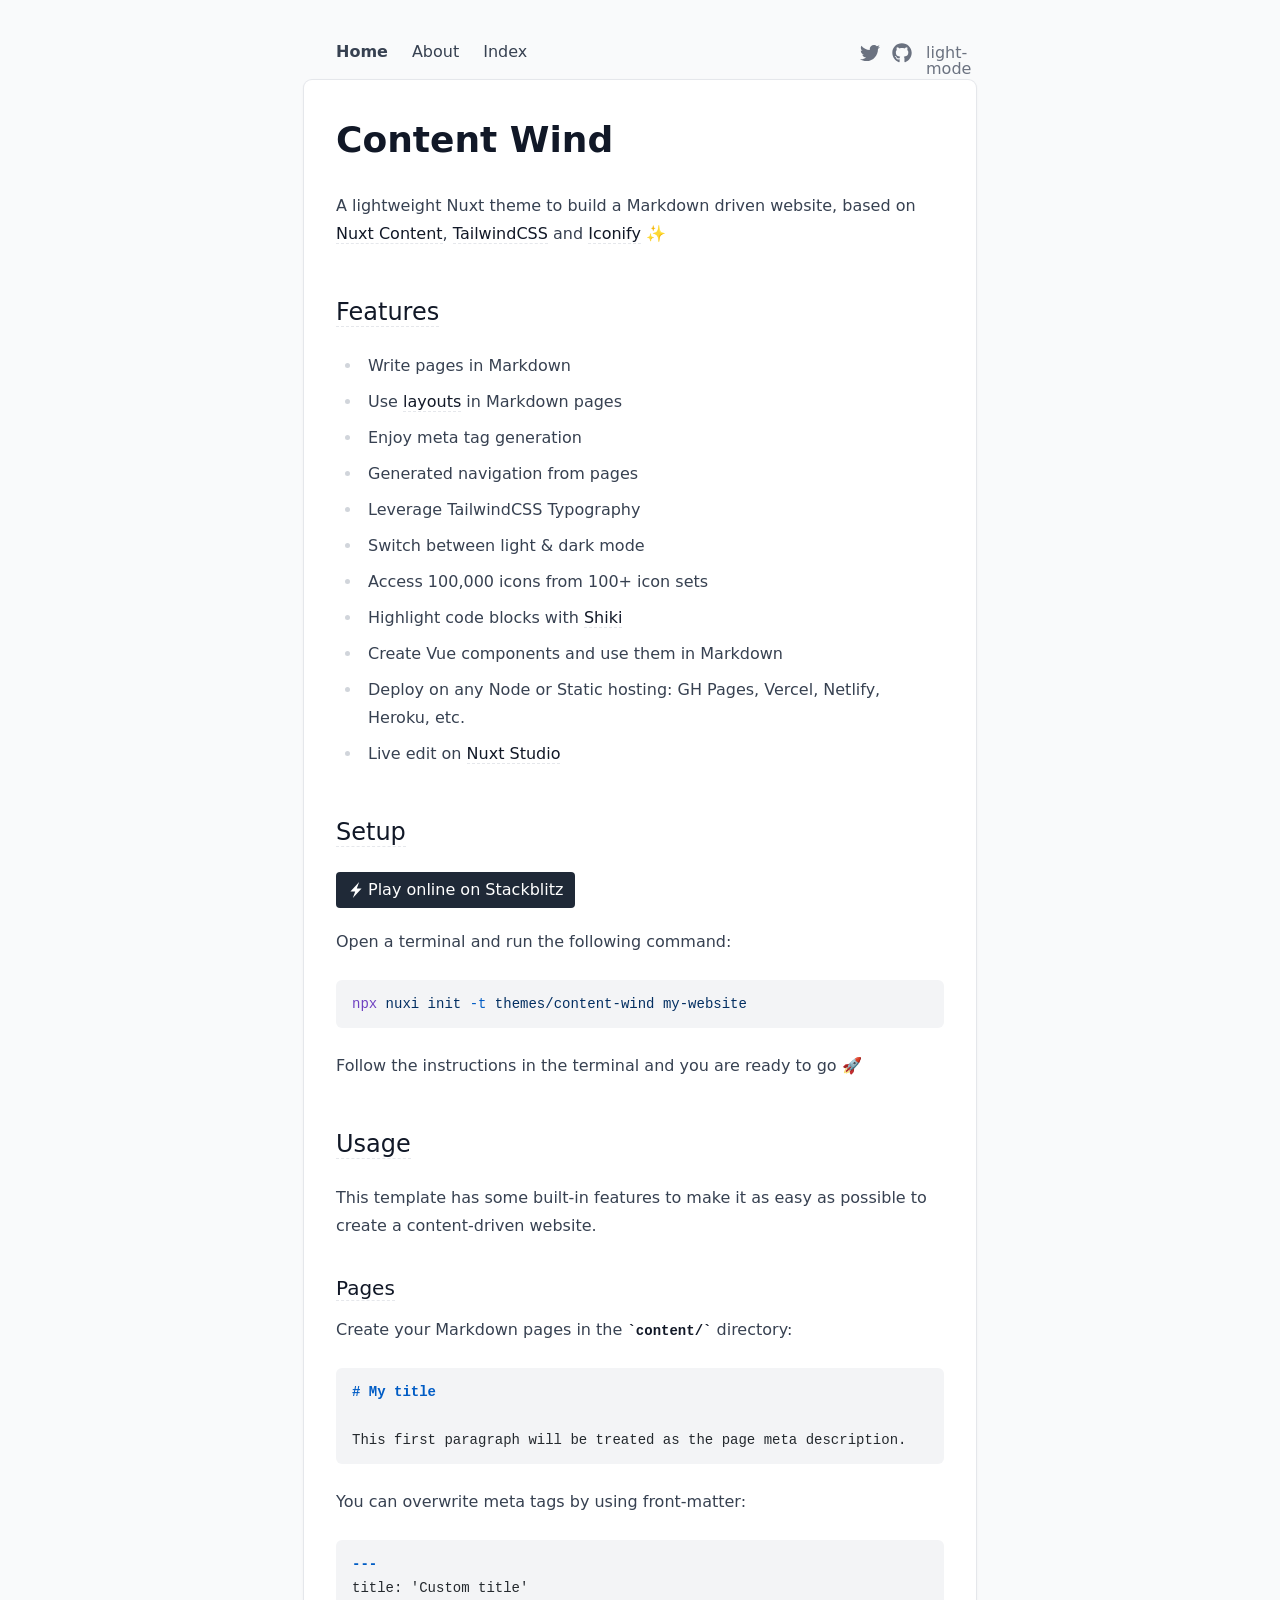
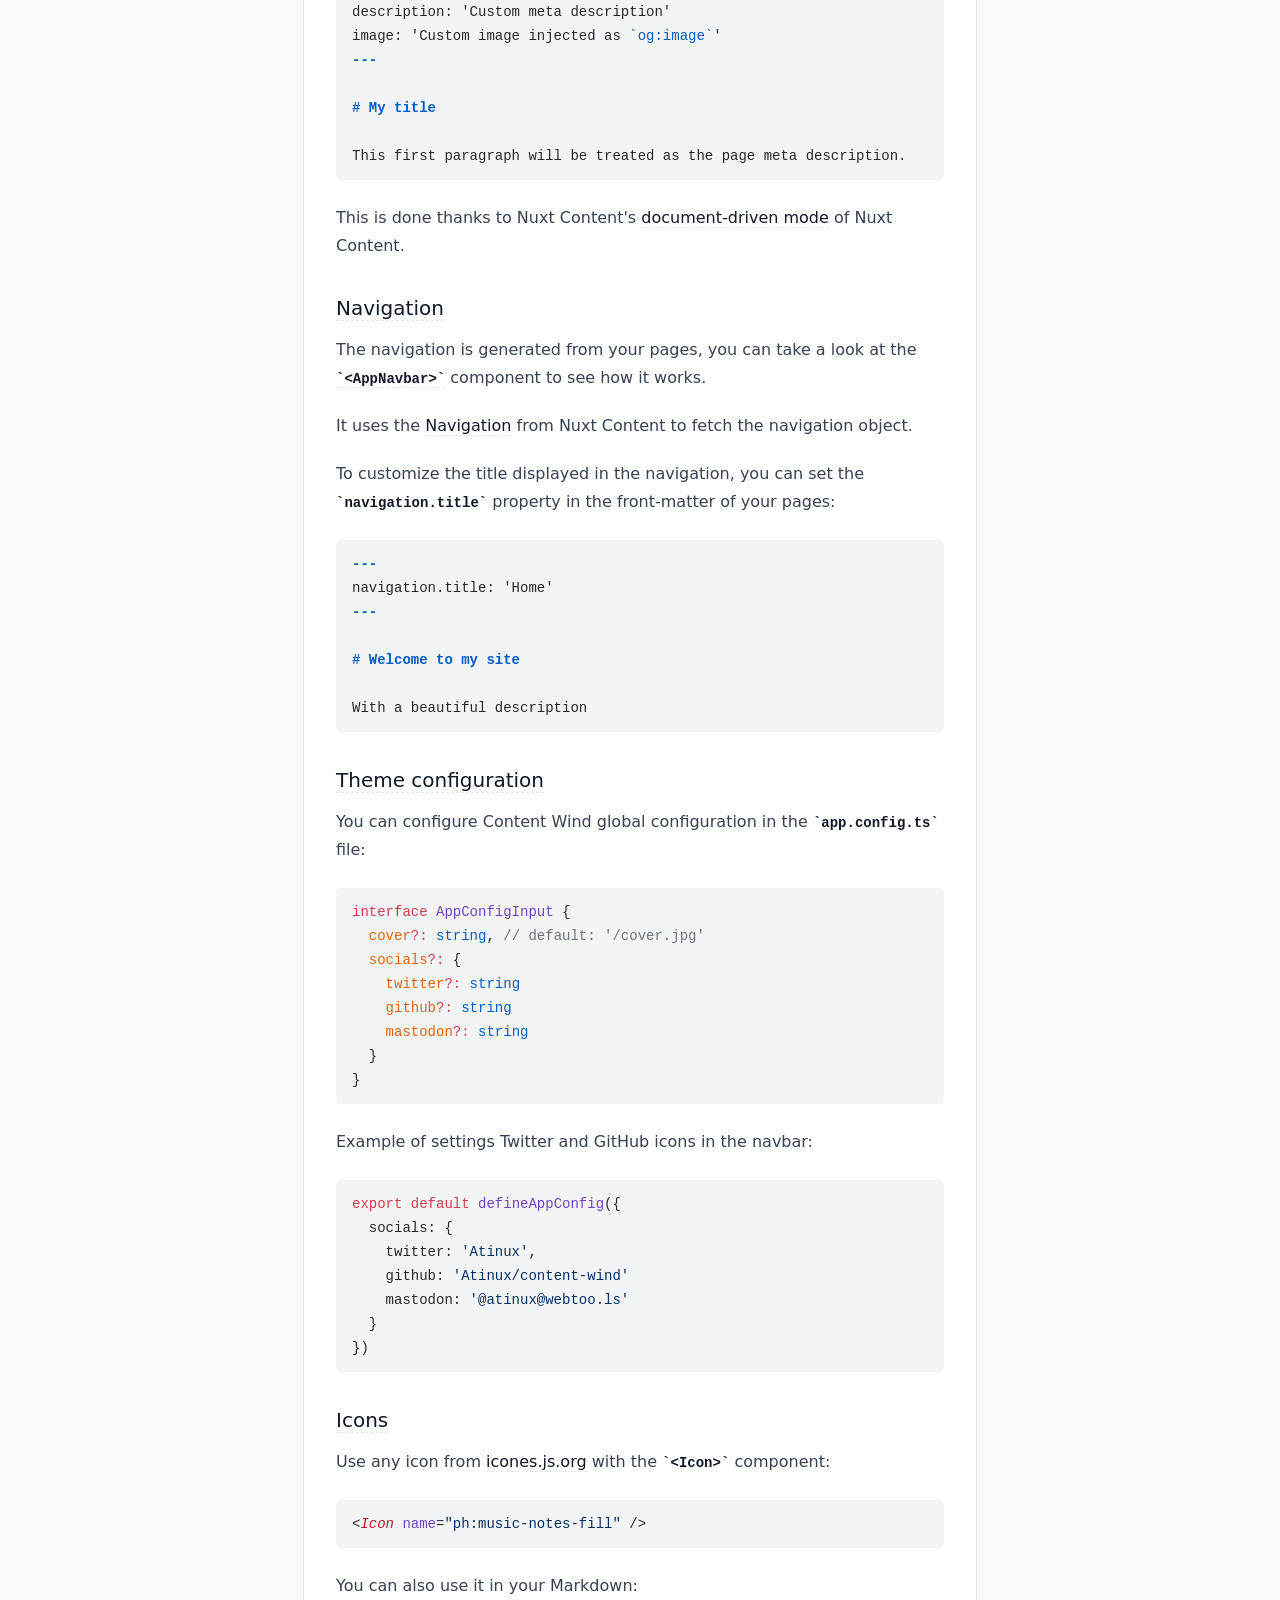
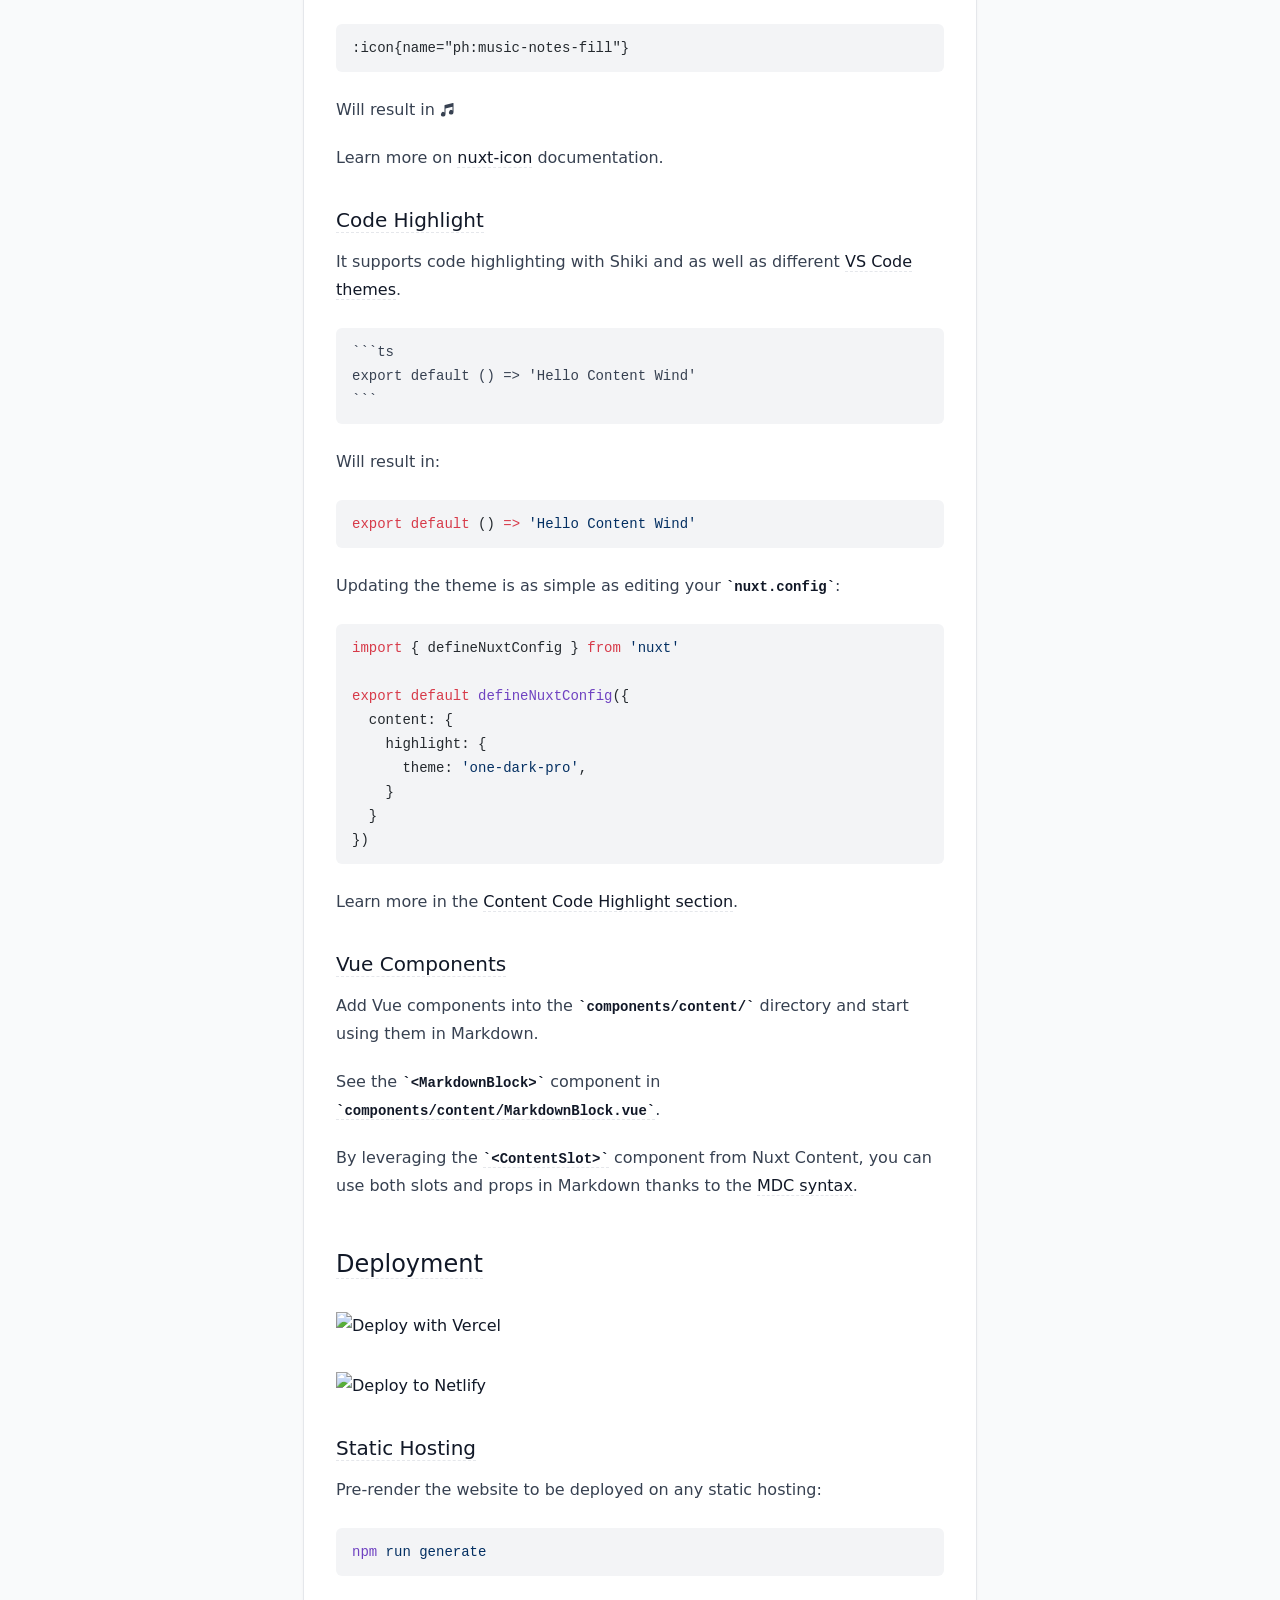
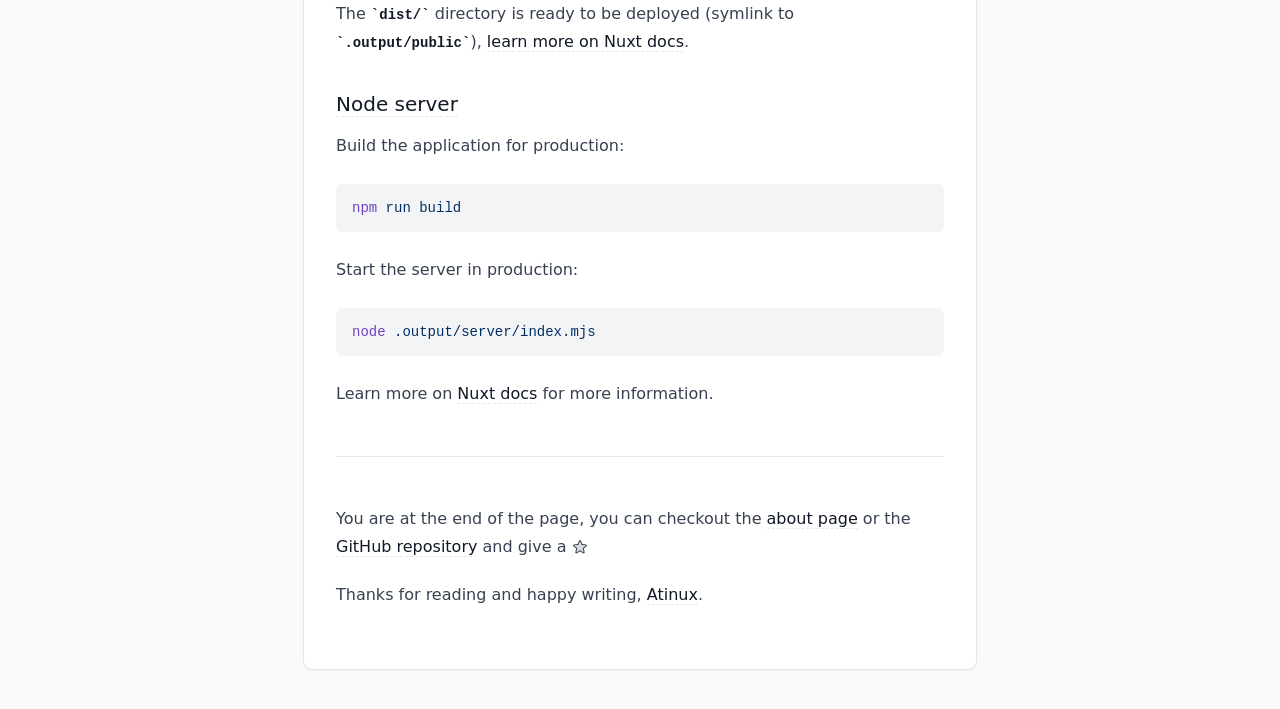
==== commit 5dfb1446: "Deploying to gh-pages from @ littlecm/content-wind-nuxtstudio@07c4f933edcf520a871d418f56b9b48bcc5ef0" ====
--- a/index.html
+++ b/index.html
@@ -7,45 +7,45 @@
 <style>pre code .line{display:block;min-height:1rem}</style>
 <link rel="stylesheet" href="/_nuxt/entry.CQz3Wn0N.css">
 <link rel="stylesheet" href="/_nuxt/ProsePre.CchFRBtv.css">
-<link rel="preload" as="fetch" crossorigin="anonymous" href="/_payload.json?7695bf20-0f64-4bf4-b81d-753fb280ba11">
-<link rel="modulepreload" as="script" crossorigin href="/_nuxt/Cdepom3d.js">
-<link rel="modulepreload" as="script" crossorigin href="/_nuxt/CNMyKRgk.js">
-<link rel="modulepreload" as="script" crossorigin href="/_nuxt/_u8pw--Z.js">
-<link rel="modulepreload" as="script" crossorigin href="/_nuxt/VSjQrYeN.js">
-<link rel="modulepreload" as="script" crossorigin href="/_nuxt/DGyQ_yeI.js">
+<link rel="preload" as="fetch" crossorigin="anonymous" href="/_payload.json?0cba9e92-b3f8-4ece-b4ba-10eb602acbdb">
+<link rel="modulepreload" as="script" crossorigin href="/_nuxt/CtbGSJ6N.js">
+<link rel="modulepreload" as="script" crossorigin href="/_nuxt/VIEC0qsL.js">
+<link rel="modulepreload" as="script" crossorigin href="/_nuxt/DGq6qnX_.js">
+<link rel="modulepreload" as="script" crossorigin href="/_nuxt/cy140UKW.js">
+<link rel="modulepreload" as="script" crossorigin href="/_nuxt/D-XeOy9Z.js">
 <link rel="modulepreload" as="script" crossorigin href="/_nuxt/Dnd51l0P.js">
-<link rel="modulepreload" as="script" crossorigin href="/_nuxt/DR96jGgF.js">
-<link rel="modulepreload" as="script" crossorigin href="/_nuxt/DgOHeTOK.js">
-<link rel="modulepreload" as="script" crossorigin href="/_nuxt/a5YIzCCX.js">
-<link rel="modulepreload" as="script" crossorigin href="/_nuxt/ZJQYYYzf.js">
-<link rel="modulepreload" as="script" crossorigin href="/_nuxt/GQKfCUzv.js">
-<link rel="modulepreload" as="script" crossorigin href="/_nuxt/BX26s_r9.js">
-<link rel="modulepreload" as="script" crossorigin href="/_nuxt/b8aAmdqc.js">
-<link rel="modulepreload" as="script" crossorigin href="/_nuxt/CLX-jV5e.js">
-<link rel="modulepreload" as="script" crossorigin href="/_nuxt/Jlw6jw4I.js">
-<link rel="modulepreload" as="script" crossorigin href="/_nuxt/83aRdKb8.js">
-<link rel="modulepreload" as="script" crossorigin href="/_nuxt/ywgWMt_m.js">
-<link rel="modulepreload" as="script" crossorigin href="/_nuxt/BDlBnMS1.js">
-<link rel="modulepreload" as="script" crossorigin href="/_nuxt/DpmhXkD6.js">
-<link rel="modulepreload" as="script" crossorigin href="/_nuxt/BC2B0-jW.js">
-<link rel="modulepreload" as="script" crossorigin href="/_nuxt/C-kSe0qb.js">
-<link rel="modulepreload" as="script" crossorigin href="/_nuxt/Egq9dPVy.js">
-<link rel="modulepreload" as="script" crossorigin href="/_nuxt/B0b6xt74.js">
-<link rel="modulepreload" as="script" crossorigin href="/_nuxt/B1sdosWw.js">
-<link rel="modulepreload" as="script" crossorigin href="/_nuxt/drKTGbW1.js">
-<link rel="modulepreload" as="script" crossorigin href="/_nuxt/CEDxuo5i.js">
-<link rel="prefetch" as="script" crossorigin href="/_nuxt/C9tsbAKn.js">
-<link rel="prefetch" as="script" crossorigin href="/_nuxt/CEcThXW4.js">
+<link rel="modulepreload" as="script" crossorigin href="/_nuxt/BlRZBX-4.js">
+<link rel="modulepreload" as="script" crossorigin href="/_nuxt/D23jahqu.js">
+<link rel="modulepreload" as="script" crossorigin href="/_nuxt/CewH84uR.js">
+<link rel="modulepreload" as="script" crossorigin href="/_nuxt/O4sTnh8i.js">
+<link rel="modulepreload" as="script" crossorigin href="/_nuxt/CcdOZQk8.js">
+<link rel="modulepreload" as="script" crossorigin href="/_nuxt/BbwBVm2g.js">
+<link rel="modulepreload" as="script" crossorigin href="/_nuxt/C1n8kh2o.js">
+<link rel="modulepreload" as="script" crossorigin href="/_nuxt/C9bvzbVV.js">
+<link rel="modulepreload" as="script" crossorigin href="/_nuxt/wsjoib6Y.js">
+<link rel="modulepreload" as="script" crossorigin href="/_nuxt/DqMURYLS.js">
+<link rel="modulepreload" as="script" crossorigin href="/_nuxt/DP6IgijO.js">
+<link rel="modulepreload" as="script" crossorigin href="/_nuxt/MJwx0R0d.js">
+<link rel="modulepreload" as="script" crossorigin href="/_nuxt/DceErnKr.js">
+<link rel="modulepreload" as="script" crossorigin href="/_nuxt/DQrIEOqE.js">
+<link rel="modulepreload" as="script" crossorigin href="/_nuxt/2R4v0GO5.js">
+<link rel="modulepreload" as="script" crossorigin href="/_nuxt/B8Vz3WoQ.js">
+<link rel="modulepreload" as="script" crossorigin href="/_nuxt/Do6KC915.js">
+<link rel="modulepreload" as="script" crossorigin href="/_nuxt/D-tLSAm6.js">
+<link rel="modulepreload" as="script" crossorigin href="/_nuxt/B8uYnFbe.js">
+<link rel="modulepreload" as="script" crossorigin href="/_nuxt/BPWej1ti.js">
+<link rel="prefetch" as="script" crossorigin href="/_nuxt/CDKp8Kcg.js">
+<link rel="prefetch" as="script" crossorigin href="/_nuxt/BjLXDoVI.js">
 <link rel="prefetch" as="style" href="/_nuxt/useStudio.C5AIQshb.css">
-<link rel="prefetch" as="script" crossorigin href="/_nuxt/AhoCKgQL.js">
-<link rel="prefetch" as="script" crossorigin href="/_nuxt/DsAGTgHe.js">
-<link rel="prefetch" as="script" crossorigin href="/_nuxt/C63B8qyX.js">
-<meta content="/cover.jpg" property="og:image">
+<link rel="prefetch" as="script" crossorigin href="/_nuxt/B9Qc3-7w.js">
+<link rel="prefetch" as="script" crossorigin href="/_nuxt/DJ_RAoga.js">
+<link rel="prefetch" as="script" crossorigin href="/_nuxt/BPgERFpa.js">
+<meta content="/corporate-cover.jpg" property="og:image">
 <meta name="twitter:card" content="summary_large_image">
 <meta property="og:title" content="Content Wind">
 <meta name="description" content="A lightweight Nuxt theme to build a Markdown driven website, based on Nuxt Content, TailwindCSS and Iconify ✨">
 <meta property="og:description" content="A lightweight Nuxt theme to build a Markdown driven website, based on Nuxt Content, TailwindCSS and Iconify ✨">
-<script type="module" src="/_nuxt/Cdepom3d.js" crossorigin></script><script>"use strict";(()=>{const a=window,e=document.documentElement,c=window.localStorage,d=["dark","light"],n=c&&c.getItem&&c.getItem("nuxt-color-mode")||"system";let l=n==="system"?f():n;const i=e.getAttribute("data-color-mode-forced");i&&(l=i),r(l),a["__NUXT_COLOR_MODE__"]={preference:n,value:l,getColorScheme:f,addColorScheme:r,removeColorScheme:u};function r(o){const t=""+o+"",s="";e.classList?e.classList.add(t):e.className+=" "+t,s&&e.setAttribute("data-"+s,o)}function u(o){const t=""+o+"",s="";e.classList?e.classList.remove(t):e.className=e.className.replace(new RegExp(t,"g"),""),s&&e.removeAttribute("data-"+s)}function m(o){return a.matchMedia("(prefers-color-scheme"+o+")")}function f(){if(a.matchMedia&&m("").media!=="not all"){for(const o of d)if(m(":"+o).matches)return o}return"light"}})();</script></head><body><div id="__nuxt"><div class="sm:pt-6 sm:pb-10"><!----><!----><!----><div class="nuxt-loading-indicator" style="position:fixed;top:0;right:0;left:0;pointer-events:none;width:auto;height:3px;opacity:0;background:repeating-linear-gradient(to right,#00dc82 0%,#34cdfe 50%,#0047e1 100%);background-size:Infinity% auto;transform:scaleX(0%);transform-origin:left;transition:transform 0.1s, height 0.4s, opacity 0.4s;z-index:999999;"></div><div class="flex justify-between max-w-2xl px-4 py-4 mx-auto sm:px-8"><div class="text-gray-700 dark:text-gray-200"><!--[--><a aria-current="page" href="/" class="font-bold router-link-exact-active mr-6">Home</a><a href="/about" class="mr-6">About</a><a href="/test.md" class="mr-6">Index</a><!--]--></div><div class="space-x-3 transition text-gray-500"><a href="https://twitter.com/Atinux" title="Twitter" class="dark:text-gray-100 hover:text-gray-700 dark:hover:text-gray-300"><svg xmlns="http://www.w3.org/2000/svg" xmlns:xlink="http://www.w3.org/1999/xlink" aria-hidden="true" role="img" class="icon w-5 h-5" style="" width="1em" height="1em" viewBox="0 0 512 512" data-v-f4a6dd80><path fill="currentColor" d="M459.37 151.716c.325 4.548.325 9.097.325 13.645c0 138.72-105.583 298.558-298.558 298.558c-59.452 0-114.68-17.219-161.137-47.106c8.447.974 16.568 1.299 25.34 1.299c49.055 0 94.213-16.568 130.274-44.832c-46.132-.975-84.792-31.188-98.112-72.772c6.498.974 12.995 1.624 19.818 1.624c9.421 0 18.843-1.3 27.614-3.573c-48.081-9.747-84.143-51.98-84.143-102.985v-1.299c13.969 7.797 30.214 12.67 47.431 13.319c-28.264-18.843-46.781-51.005-46.781-87.391c0-19.492 5.197-37.36 14.294-52.954c51.655 63.675 129.3 105.258 216.365 109.807c-1.624-7.797-2.599-15.918-2.599-24.04c0-57.828 46.782-104.934 104.934-104.934c30.213 0 57.502 12.67 76.67 33.137c23.715-4.548 46.456-13.32 66.599-25.34c-7.798 24.366-24.366 44.833-46.132 57.827c21.117-2.273 41.584-8.122 60.426-16.243c-14.292 20.791-32.161 39.308-52.628 54.253"/></svg></a><a href="https://github.com/Atinux/content-wind" title="GitHub" class="dark:text-gray-100 hover:text-gray-700 dark:hover:text-gray-300"><svg xmlns="http://www.w3.org/2000/svg" xmlns:xlink="http://www.w3.org/1999/xlink" aria-hidden="true" role="img" class="icon w-5 h-5" style="" width="1em" height="1em" viewBox="0 0 496 512" data-v-f4a6dd80><path fill="currentColor" d="M165.9 397.4c0 2-2.3 3.6-5.2 3.6c-3.3.3-5.6-1.3-5.6-3.6c0-2 2.3-3.6 5.2-3.6c3-.3 5.6 1.3 5.6 3.6m-31.1-4.5c-.7 2 1.3 4.3 4.3 4.9c2.6 1 5.6 0 6.2-2s-1.3-4.3-4.3-5.2c-2.6-.7-5.5.3-6.2 2.3m44.2-1.7c-2.9.7-4.9 2.6-4.6 4.9c.3 2 2.9 3.3 5.9 2.6c2.9-.7 4.9-2.6 4.6-4.6c-.3-1.9-3-3.2-5.9-2.9M244.8 8C106.1 8 0 113.3 0 252c0 110.9 69.8 205.8 169.5 239.2c12.8 2.3 17.3-5.6 17.3-12.1c0-6.2-.3-40.4-.3-61.4c0 0-70 15-84.7-29.8c0 0-11.4-29.1-27.8-36.6c0 0-22.9-15.7 1.6-15.4c0 0 24.9 2 38.6 25.8c21.9 38.6 58.6 27.5 72.9 20.9c2.3-16 8.8-27.1 16-33.7c-55.9-6.2-112.3-14.3-112.3-110.5c0-27.5 7.6-41.3 23.6-58.9c-2.6-6.5-11.1-33.3 2.6-67.9c20.9-6.5 69 27 69 27c20-5.6 41.5-8.5 62.8-8.5s42.8 2.9 62.8 8.5c0 0 48.1-33.6 69-27c13.7 34.7 5.2 61.4 2.6 67.9c16 17.7 25.8 31.5 25.8 58.9c0 96.5-58.9 104.2-114.8 110.5c9.2 7.9 17 22.9 17 46.4c0 33.7-.3 75.4-.3 83.6c0 6.5 4.6 14.4 17.3 12.1C428.2 457.8 496 362.9 496 252C496 113.3 383.5 8 244.8 8M97.2 352.9c-1.3 1-1 3.3.7 5.2c1.6 1.6 3.9 2.3 5.2 1c1.3-1 1-3.3-.7-5.2c-1.6-1.6-3.9-2.3-5.2-1m-10.8-8.1c-.7 1.3.3 2.9 2.3 3.9c1.6 1 3.6.7 4.3-.7c.7-1.3-.3-2.9-2.3-3.9c-2-.6-3.6-.3-4.3.7m32.4 35.6c-1.6 1.3-1 4.3 1.3 6.2c2.3 2.3 5.2 2.6 6.5 1c1.3-1.3.7-4.3-1.3-6.2c-2.2-2.3-5.2-2.6-6.5-1m-11.4-14.7c-1.6 1-1.6 3.6 0 5.9s4.3 3.3 5.6 2.3c1.6-1.3 1.6-3.9 0-6.2c-1.4-2.3-4-3.3-5.6-2"/></svg></a><a href="https://elk.zone/@atinux@webtoo.ls" title="Mastodon" class="dark:text-gray-100 hover:text-gray-700 dark:hover:text-gray-300"><svg xmlns="http://www.w3.org/2000/svg" xmlns:xlink="http://www.w3.org/1999/xlink" aria-hidden="true" role="img" class="icon w-5 h-5" style="" width="1em" height="1em" viewBox="0 0 448 512" data-v-f4a6dd80><path fill="currentColor" d="M433 179.11c0-97.2-63.71-125.7-63.71-125.7c-62.52-28.7-228.56-28.4-290.48 0c0 0-63.72 28.5-63.72 125.7c0 115.7-6.6 259.4 105.63 289.1c40.51 10.7 75.32 13 103.33 11.4c50.81-2.8 79.32-18.1 79.32-18.1l-1.7-36.9s-36.31 11.4-77.12 10.1c-40.41-1.4-83-4.4-89.63-54a102.5 102.5 0 0 1-.9-13.9c85.63 20.9 158.65 9.1 178.75 6.7c56.12-6.7 105-41.3 111.23-72.9c9.8-49.8 9-121.5 9-121.5m-75.12 125.2h-46.63v-114.2c0-49.7-64-51.6-64 6.9v62.5h-46.33V197c0-58.5-64-56.6-64-6.9v114.2H90.19c0-122.1-5.2-147.9 18.41-175c25.9-28.9 79.82-30.8 103.83 6.1l11.6 19.5l11.6-19.5c24.11-37.1 78.12-34.8 103.83-6.1c23.71 27.3 18.4 53 18.4 175z"/></svg></a><button aria-label="Color Mode" class="inline-block w-5 dark:text-gray-100 hover:text-gray-700 dark:hover:text-gray-300"><span>...</span></button></div></div><!--[--><div class="document-driven-page"><div class="max-w-2xl px-4 py-10 m-auto bg-white sm:px-8 sm:shadow dark:bg-gray-800 ring-1 ring-gray-200 dark:ring-gray-700 sm:rounded-lg"><main class="max-w-none prose dark:prose-invert prose-pre:bg-gray-100 dark:prose-pre:bg-gray-900 hover:prose-a:text-primary-400 prose-a:font-normal prose-a:no-underline prose-a:border-dashed prose-a:border-b hover:prose-a:border-solid hover:prose-a:border-primary-400"><!--[--><div><h1 id="content-wind"><!--[-->Content Wind<!--]--></h1><p><!--[-->A lightweight Nuxt theme to build a Markdown driven website, based on <a href="https://content.nuxt.com" rel="nofollow"><!--[-->Nuxt Content<!--]--></a>, <a href="https://tailwindcss.com" rel="nofollow"><!--[-->TailwindCSS<!--]--></a> and <a href="https://iconify.design" rel="nofollow"><!--[-->Iconify<!--]--></a> ✨<!--]--></p><h2 id="features"><a href="#features"><!--[-->Features<!--]--></a></h2><ul><!--[--><li><!--[-->Write pages in Markdown<!--]--></li><li><!--[-->Use <a href="https://nuxt.com/docs/guide/directory-structure/layouts" rel="nofollow"><!--[-->layouts<!--]--></a> in Markdown pages<!--]--></li><li><!--[-->Enjoy meta tag generation<!--]--></li><li><!--[-->Generated navigation from pages<!--]--></li><li><!--[-->Leverage TailwindCSS Typography<!--]--></li><li><!--[-->Switch between light &amp; dark mode<!--]--></li><li><!--[-->Access 100,000 icons from 100+ icon sets<!--]--></li><li><!--[-->Highlight code blocks with <a href="https://shiki.matsu.io" rel="nofollow"><!--[-->Shiki<!--]--></a><!--]--></li><li><!--[-->Create Vue components and use them in Markdown<!--]--></li><li><!--[-->Deploy on any Node or Static hosting: GH Pages, Vercel, Netlify, Heroku, etc.<!--]--></li><li><!--[-->Live edit on <a href="https://nuxt.studio" rel="nofollow"><!--[-->Nuxt Studio<!--]--></a><!--]--></li><!--]--></ul><h2 id="setup"><a href="#setup"><!--[-->Setup<!--]--></a></h2><span class="not-prose"><a href="https://stackblitz.com/github/Atinux/content-wind/tree/main/.demo?file=content%2F1.index.md" rel="noopener noreferrer" class="inline-flex items-center gap-1 text-white bg-gray-800 dark:bg-gray-200 dark:text-gray-950 px-3 py-1 rounded no-underline"><svg xmlns="http://www.w3.org/2000/svg" xmlns:xlink="http://www.w3.org/1999/xlink" aria-hidden="true" role="img" class="icon w-4 h-4" style="" width="1em" height="1em" viewBox="0 0 24 24" data-v-f4a6dd80><path fill="currentColor" d="M10.797 14.182H3.635L16.728 0l-3.525 9.818h7.162L7.272 24l3.524-9.818Z"/></svg><!--[-->Play online on Stackblitz<!--]--></a></span><p><!--[-->Open a terminal and run the following command:<!--]--></p><!--[--><pre class="language-bash shiki shiki-themes github-dark github-light" style=""><!--[--><code><span class="line" line="1"><span style="--shiki-dark:#B392F0;--shiki-default:#6F42C1">npx</span><span style="--shiki-dark:#9ECBFF;--shiki-default:#032F62"> nuxi</span><span style="--shiki-dark:#9ECBFF;--shiki-default:#032F62"> init</span><span style="--shiki-dark:#79B8FF;--shiki-default:#005CC5"> -t</span><span style="--shiki-dark:#9ECBFF;--shiki-default:#032F62"> themes/content-wind</span><span style="--shiki-dark:#9ECBFF;--shiki-default:#032F62"> my-website
+<script type="module" src="/_nuxt/CtbGSJ6N.js" crossorigin></script><script>"use strict";(()=>{const a=window,e=document.documentElement,c=window.localStorage,d=["dark","light"],n=c&&c.getItem&&c.getItem("nuxt-color-mode")||"system";let l=n==="system"?f():n;const i=e.getAttribute("data-color-mode-forced");i&&(l=i),r(l),a["__NUXT_COLOR_MODE__"]={preference:n,value:l,getColorScheme:f,addColorScheme:r,removeColorScheme:u};function r(o){const t=""+o+"",s="";e.classList?e.classList.add(t):e.className+=" "+t,s&&e.setAttribute("data-"+s,o)}function u(o){const t=""+o+"",s="";e.classList?e.classList.remove(t):e.className=e.className.replace(new RegExp(t,"g"),""),s&&e.removeAttribute("data-"+s)}function m(o){return a.matchMedia("(prefers-color-scheme"+o+")")}function f(){if(a.matchMedia&&m("").media!=="not all"){for(const o of d)if(m(":"+o).matches)return o}return"light"}})();</script></head><body><div id="__nuxt"><div class="sm:pt-6 sm:pb-10"><!----><!----><!----><div class="nuxt-loading-indicator" style="position:fixed;top:0;right:0;left:0;pointer-events:none;width:auto;height:3px;opacity:0;background:repeating-linear-gradient(to right,#00dc82 0%,#34cdfe 50%,#0047e1 100%);background-size:Infinity% auto;transform:scaleX(0%);transform-origin:left;transition:transform 0.1s, height 0.4s, opacity 0.4s;z-index:999999;"></div><div class="flex justify-between max-w-2xl px-4 py-4 mx-auto sm:px-8"><div class="text-gray-700 dark:text-gray-200"><!--[--><a aria-current="page" href="/" class="font-bold router-link-exact-active mr-6">Home</a><a href="/about" class="mr-6">About</a><a href="/test.md" class="mr-6">Index</a><!--]--></div><div class="space-x-3 transition text-gray-500"><a href="https://twitter.com/AutoMktgCorp" title="Twitter" class="dark:text-gray-100 hover:text-gray-700 dark:hover:text-gray-300"><svg xmlns="http://www.w3.org/2000/svg" xmlns:xlink="http://www.w3.org/1999/xlink" aria-hidden="true" role="img" class="icon w-5 h-5" style="" width="1em" height="1em" viewBox="0 0 512 512" data-v-f4a6dd80><path fill="currentColor" d="M459.37 151.716c.325 4.548.325 9.097.325 13.645c0 138.72-105.583 298.558-298.558 298.558c-59.452 0-114.68-17.219-161.137-47.106c8.447.974 16.568 1.299 25.34 1.299c49.055 0 94.213-16.568 130.274-44.832c-46.132-.975-84.792-31.188-98.112-72.772c6.498.974 12.995 1.624 19.818 1.624c9.421 0 18.843-1.3 27.614-3.573c-48.081-9.747-84.143-51.98-84.143-102.985v-1.299c13.969 7.797 30.214 12.67 47.431 13.319c-28.264-18.843-46.781-51.005-46.781-87.391c0-19.492 5.197-37.36 14.294-52.954c51.655 63.675 129.3 105.258 216.365 109.807c-1.624-7.797-2.599-15.918-2.599-24.04c0-57.828 46.782-104.934 104.934-104.934c30.213 0 57.502 12.67 76.67 33.137c23.715-4.548 46.456-13.32 66.599-25.34c-7.798 24.366-24.366 44.833-46.132 57.827c21.117-2.273 41.584-8.122 60.426-16.243c-14.292 20.791-32.161 39.308-52.628 54.253"/></svg></a><a href="https://github.com/AutoMktgCorp/digital-hub" title="GitHub" class="dark:text-gray-100 hover:text-gray-700 dark:hover:text-gray-300"><svg xmlns="http://www.w3.org/2000/svg" xmlns:xlink="http://www.w3.org/1999/xlink" aria-hidden="true" role="img" class="icon w-5 h-5" style="" width="1em" height="1em" viewBox="0 0 496 512" data-v-f4a6dd80><path fill="currentColor" d="M165.9 397.4c0 2-2.3 3.6-5.2 3.6c-3.3.3-5.6-1.3-5.6-3.6c0-2 2.3-3.6 5.2-3.6c3-.3 5.6 1.3 5.6 3.6m-31.1-4.5c-.7 2 1.3 4.3 4.3 4.9c2.6 1 5.6 0 6.2-2s-1.3-4.3-4.3-5.2c-2.6-.7-5.5.3-6.2 2.3m44.2-1.7c-2.9.7-4.9 2.6-4.6 4.9c.3 2 2.9 3.3 5.9 2.6c2.9-.7 4.9-2.6 4.6-4.6c-.3-1.9-3-3.2-5.9-2.9M244.8 8C106.1 8 0 113.3 0 252c0 110.9 69.8 205.8 169.5 239.2c12.8 2.3 17.3-5.6 17.3-12.1c0-6.2-.3-40.4-.3-61.4c0 0-70 15-84.7-29.8c0 0-11.4-29.1-27.8-36.6c0 0-22.9-15.7 1.6-15.4c0 0 24.9 2 38.6 25.8c21.9 38.6 58.6 27.5 72.9 20.9c2.3-16 8.8-27.1 16-33.7c-55.9-6.2-112.3-14.3-112.3-110.5c0-27.5 7.6-41.3 23.6-58.9c-2.6-6.5-11.1-33.3 2.6-67.9c20.9-6.5 69 27 69 27c20-5.6 41.5-8.5 62.8-8.5s42.8 2.9 62.8 8.5c0 0 48.1-33.6 69-27c13.7 34.7 5.2 61.4 2.6 67.9c16 17.7 25.8 31.5 25.8 58.9c0 96.5-58.9 104.2-114.8 110.5c9.2 7.9 17 22.9 17 46.4c0 33.7-.3 75.4-.3 83.6c0 6.5 4.6 14.4 17.3 12.1C428.2 457.8 496 362.9 496 252C496 113.3 383.5 8 244.8 8M97.2 352.9c-1.3 1-1 3.3.7 5.2c1.6 1.6 3.9 2.3 5.2 1c1.3-1 1-3.3-.7-5.2c-1.6-1.6-3.9-2.3-5.2-1m-10.8-8.1c-.7 1.3.3 2.9 2.3 3.9c1.6 1 3.6.7 4.3-.7c.7-1.3-.3-2.9-2.3-3.9c-2-.6-3.6-.3-4.3.7m32.4 35.6c-1.6 1.3-1 4.3 1.3 6.2c2.3 2.3 5.2 2.6 6.5 1c1.3-1.3.7-4.3-1.3-6.2c-2.2-2.3-5.2-2.6-6.5-1m-11.4-14.7c-1.6 1-1.6 3.6 0 5.9s4.3 3.3 5.6 2.3c1.6-1.3 1.6-3.9 0-6.2c-1.4-2.3-4-3.3-5.6-2"/></svg></a><!----><button aria-label="Color Mode" class="inline-block w-5 dark:text-gray-100 hover:text-gray-700 dark:hover:text-gray-300"><span>...</span></button></div></div><!--[--><div class="document-driven-page"><div class="max-w-2xl px-4 py-10 m-auto bg-white sm:px-8 sm:shadow dark:bg-gray-800 ring-1 ring-gray-200 dark:ring-gray-700 sm:rounded-lg"><main class="max-w-none prose dark:prose-invert prose-pre:bg-gray-100 dark:prose-pre:bg-gray-900 hover:prose-a:text-primary-400 prose-a:font-normal prose-a:no-underline prose-a:border-dashed prose-a:border-b hover:prose-a:border-solid hover:prose-a:border-primary-400"><!--[--><div><h1 id="content-wind"><!--[-->Content Wind<!--]--></h1><p><!--[-->A lightweight Nuxt theme to build a Markdown driven website, based on <a href="https://content.nuxt.com" rel="nofollow"><!--[-->Nuxt Content<!--]--></a>, <a href="https://tailwindcss.com" rel="nofollow"><!--[-->TailwindCSS<!--]--></a> and <a href="https://iconify.design" rel="nofollow"><!--[-->Iconify<!--]--></a> ✨<!--]--></p><h2 id="features"><a href="#features"><!--[-->Features<!--]--></a></h2><ul><!--[--><li><!--[-->Write pages in Markdown<!--]--></li><li><!--[-->Use <a href="https://nuxt.com/docs/guide/directory-structure/layouts" rel="nofollow"><!--[-->layouts<!--]--></a> in Markdown pages<!--]--></li><li><!--[-->Enjoy meta tag generation<!--]--></li><li><!--[-->Generated navigation from pages<!--]--></li><li><!--[-->Leverage TailwindCSS Typography<!--]--></li><li><!--[-->Switch between light &amp; dark mode<!--]--></li><li><!--[-->Access 100,000 icons from 100+ icon sets<!--]--></li><li><!--[-->Highlight code blocks with <a href="https://shiki.matsu.io" rel="nofollow"><!--[-->Shiki<!--]--></a><!--]--></li><li><!--[-->Create Vue components and use them in Markdown<!--]--></li><li><!--[-->Deploy on any Node or Static hosting: GH Pages, Vercel, Netlify, Heroku, etc.<!--]--></li><li><!--[-->Live edit on <a href="https://nuxt.studio" rel="nofollow"><!--[-->Nuxt Studio<!--]--></a><!--]--></li><!--]--></ul><h2 id="setup"><a href="#setup"><!--[-->Setup<!--]--></a></h2><span class="not-prose"><a href="https://stackblitz.com/github/Atinux/content-wind/tree/main/.demo?file=content%2F1.index.md" rel="noopener noreferrer" class="inline-flex items-center gap-1 text-white bg-gray-800 dark:bg-gray-200 dark:text-gray-950 px-3 py-1 rounded no-underline"><svg xmlns="http://www.w3.org/2000/svg" xmlns:xlink="http://www.w3.org/1999/xlink" aria-hidden="true" role="img" class="icon w-4 h-4" style="" width="1em" height="1em" viewBox="0 0 24 24" data-v-f4a6dd80><path fill="currentColor" d="M10.797 14.182H3.635L16.728 0l-3.525 9.818h7.162L7.272 24l3.524-9.818Z"/></svg><!--[-->Play online on Stackblitz<!--]--></a></span><p><!--[-->Open a terminal and run the following command:<!--]--></p><!--[--><pre class="language-bash shiki shiki-themes github-dark github-light" style=""><!--[--><code><span class="line" line="1"><span style="--shiki-dark:#B392F0;--shiki-default:#6F42C1">npx</span><span style="--shiki-dark:#9ECBFF;--shiki-default:#032F62"> nuxi</span><span style="--shiki-dark:#9ECBFF;--shiki-default:#032F62"> init</span><span style="--shiki-dark:#79B8FF;--shiki-default:#005CC5"> -t</span><span style="--shiki-dark:#9ECBFF;--shiki-default:#032F62"> themes/content-wind</span><span style="--shiki-dark:#9ECBFF;--shiki-default:#032F62"> my-website
 </span></span></code><!--]--></pre><!--]--><p><!--[-->Follow the instructions in the terminal and you are ready to go 🚀<!--]--></p><h2 id="usage"><a href="#usage"><!--[-->Usage<!--]--></a></h2><p><!--[-->This template has some built-in features to make it as easy as possible to create a content-driven website.<!--]--></p><h3 id="pages"><a href="#pages"><!--[-->Pages<!--]--></a></h3><p><!--[-->Create your Markdown pages in the <code class=""><!--[-->content/<!--]--></code> directory:<!--]--></p><!--[--><pre class="language-md shiki shiki-themes github-dark github-light" style=""><!--[--><code><span class="line" line="1"><span style="--shiki-dark:#79B8FF;--shiki-default:#005CC5;--shiki-dark-font-weight:bold;--shiki-default-font-weight:bold"># My title
 </span></span><span class="line" line="2"><span emptylineplaceholder="true">
 </span></span><span class="line" line="3"><span style="--shiki-dark:#E1E4E8;--shiki-default:#24292E">This first paragraph will be treated as the page meta description.
@@ -97,5 +97,5 @@
 </span></span></code><!--]--></pre><!--]--><p><!--[-->Learn more in the <a href="https://content.nuxt.com/get-started/configuration#highlight" rel="nofollow"><!--[-->Content Code Highlight section<!--]--></a>.<!--]--></p><h3 id="vue-components"><a href="#vue-components"><!--[-->Vue Components<!--]--></a></h3><p><!--[-->Add Vue components into the <code class=""><!--[-->components/content/<!--]--></code> directory and start using them in Markdown.<!--]--></p><p><!--[-->See the <code class=""><!--[-->&lt;MarkdownBlock&gt;<!--]--></code> component in <a href="https://github.com/Atinux/content-wind/blob/main/.demo/components/content/MarkdownBlock.vue" rel="nofollow"><!--[--><code class=""><!--[-->components/content/MarkdownBlock.vue<!--]--></code><!--]--></a>.<!--]--></p><p><!--[-->By leveraging the <a href="https://content.nuxt.com/components/content-slot" rel="nofollow"><!--[--><code class=""><!--[-->&lt;ContentSlot&gt;<!--]--></code><!--]--></a> component from Nuxt Content, you can use both slots and props in Markdown thanks to the <a href="https://content.nuxt.com/usage/markdown" rel="nofollow"><!--[-->MDC syntax<!--]--></a>.<!--]--></p><h2 id="deployment"><a href="#deployment"><!--[-->Deployment<!--]--></a></h2><p><!--[--><a href="https://vercel.com/new/clone?repository-url=https%3A%2F%2Fgithub.com%2FAtinux%2Fcontent-wind-template" rel="nofollow"><!--[--><img src="https://vercel.com/button" alt="Deploy with Vercel"><!--]--></a> <a href="https://app.netlify.com/start/deploy?repository=https://github.com/Atinux/content-wind-template" rel="nofollow"><!--[--><img src="https://www.netlify.com/img/deploy/button.svg" alt="Deploy to Netlify"><!--]--></a><!--]--></p><h3 id="static-hosting"><a href="#static-hosting"><!--[-->Static Hosting<!--]--></a></h3><p><!--[-->Pre-render the website to be deployed on any static hosting:<!--]--></p><!--[--><pre class="language-bash shiki shiki-themes github-dark github-light" style=""><!--[--><code><span class="line" line="1"><span style="--shiki-dark:#B392F0;--shiki-default:#6F42C1">npm</span><span style="--shiki-dark:#9ECBFF;--shiki-default:#032F62"> run</span><span style="--shiki-dark:#9ECBFF;--shiki-default:#032F62"> generate
 </span></span></code><!--]--></pre><!--]--><p><!--[-->The <code class=""><!--[-->dist/<!--]--></code> directory is ready to be deployed (symlink to <code class=""><!--[-->.output/public<!--]--></code>), <a href="https://nuxt.com/docs/getting-started/deployment#static-hosting" rel="nofollow"><!--[-->learn more on Nuxt docs<!--]--></a>.<!--]--></p><h3 id="node-server"><a href="#node-server"><!--[-->Node server<!--]--></a></h3><p><!--[-->Build the application for production:<!--]--></p><!--[--><pre class="language-bash shiki shiki-themes github-dark github-light" style=""><!--[--><code><span class="line" line="1"><span style="--shiki-dark:#B392F0;--shiki-default:#6F42C1">npm</span><span style="--shiki-dark:#9ECBFF;--shiki-default:#032F62"> run</span><span style="--shiki-dark:#9ECBFF;--shiki-default:#032F62"> build
 </span></span></code><!--]--></pre><!--]--><p><!--[-->Start the server in production:<!--]--></p><!--[--><pre class="language-bash shiki shiki-themes github-dark github-light" style=""><!--[--><code><span class="line" line="1"><span style="--shiki-dark:#B392F0;--shiki-default:#6F42C1">node</span><span style="--shiki-dark:#9ECBFF;--shiki-default:#032F62"> .output/server/index.mjs
-</span></span></code><!--]--></pre><!--]--><p><!--[-->Learn more on <a href="https://nuxt.com/docs/getting-started/deployment" rel="nofollow"><!--[-->Nuxt docs<!--]--></a> for more information.<!--]--></p><hr><p><!--[-->You are at the end of the page, you can checkout the <a href="/about" class=""><!--[-->about page<!--]--></a> or the <a href="https://github.com/Atinux/content-wind" rel="nofollow"><!--[-->GitHub repository<!--]--></a> and give a <svg xmlns="http://www.w3.org/2000/svg" xmlns:xlink="http://www.w3.org/1999/xlink" aria-hidden="true" role="img" class="icon" style="" width="1em" height="1em" viewBox="0 0 256 256" data-v-f4a6dd80><g fill="currentColor"><path d="m229.06 108.79l-48.7 42l14.88 62.79a8.4 8.4 0 0 1-12.52 9.17L128 189.09l-54.72 33.65a8.4 8.4 0 0 1-12.52-9.17l14.88-62.79l-48.7-42A8.46 8.46 0 0 1 31.73 94l63.91-5.2l24.62-59.6a8.36 8.36 0 0 1 15.48 0l24.62 59.6l63.91 5.2a8.46 8.46 0 0 1 4.79 14.79" opacity=".2"/><path d="M239.18 97.26A16.38 16.38 0 0 0 224.92 86l-59-4.76l-22.78-55.09a16.36 16.36 0 0 0-30.27 0L90.11 81.23L31.08 86a16.46 16.46 0 0 0-9.37 28.86l45 38.83L53 211.75a16.38 16.38 0 0 0 24.5 17.82l50.5-31.08l50.53 31.08A16.4 16.4 0 0 0 203 211.75l-13.76-58.07l45-38.83a16.43 16.43 0 0 0 4.94-17.59m-15.34 5.47l-48.7 42a8 8 0 0 0-2.56 7.91l14.88 62.8a.37.37 0 0 1-.17.48c-.18.14-.23.11-.38 0l-54.72-33.65a8 8 0 0 0-8.38 0l-54.72 33.67c-.15.09-.19.12-.38 0a.37.37 0 0 1-.17-.48l14.88-62.8a8 8 0 0 0-2.56-7.91l-48.7-42c-.12-.1-.23-.19-.13-.5s.18-.27.33-.29l63.92-5.16a8 8 0 0 0 6.72-4.94l24.62-59.61c.08-.17.11-.25.35-.25s.27.08.35.25L153 91.86a8 8 0 0 0 6.75 4.92l63.92 5.16c.15 0 .24 0 .33.29s0 .4-.16.5"/></g></svg><!--]--></p><p><!--[-->Thanks for reading and happy writing, <a href="https://twitter.com/Atinux" rel="nofollow"><!--[-->Atinux<!--]--></a>.<!--]--></p><style>html .dark .shiki span {color: var(--shiki-dark);background: var(--shiki-dark-bg);font-style: var(--shiki-dark-font-style);font-weight: var(--shiki-dark-font-weight);text-decoration: var(--shiki-dark-text-decoration);}html.dark .shiki span {color: var(--shiki-dark);background: var(--shiki-dark-bg);font-style: var(--shiki-dark-font-style);font-weight: var(--shiki-dark-font-weight);text-decoration: var(--shiki-dark-text-decoration);}html .default .shiki span {color: var(--shiki-default);background: var(--shiki-default-bg);font-style: var(--shiki-default-font-style);font-weight: var(--shiki-default-font-weight);text-decoration: var(--shiki-default-text-decoration);}html .shiki span {color: var(--shiki-default);background: var(--shiki-default-bg);font-style: var(--shiki-default-font-style);font-weight: var(--shiki-default-font-weight);text-decoration: var(--shiki-default-text-decoration);}</style></div><!--]--></main></div></div><!--]--></div></div><div id="teleports"></div><script type="application/json" id="__NUXT_DATA__" data-ssr="true" data-src="/_payload.json?7695bf20-0f64-4bf4-b81d-753fb280ba11">[{"state":1,"once":1452,"_errors":1453,"serverRendered":5,"path":11,"prerenderedAt":1455},["Reactive",2],{"$scolor-mode":3,"$sdd-pages":7,"$sdd-surrounds":1407,"$sdd-globals":1423,"$sdd-navigation":1425,"$sicons":1433},{"preference":4,"value":4,"unknown":5,"forced":6},"system",true,false,["ShallowRef",8],["ShallowReactive",9],{"/":10},{"_path":11,"_dir":12,"_draft":6,"_partial":6,"_locale":12,"title":13,"description":14,"navigation":15,"body":17,"_type":1401,"_id":1402,"_source":1403,"_file":1404,"_stem":1405,"_extension":267,"layout":1406},"/","","Content Wind","A lightweight Nuxt theme to build a Markdown driven website, based on Nuxt Content, TailwindCSS and Iconify ✨",{"title":16},"Home",{"type":18,"children":19,"toc":1385},"root",[20,28,63,70,153,159,171,176,226,231,237,242,249,262,300,305,395,409,415,433,446,459,518,524,537,676,681,778,784,806,849,854,868,878,892,898,912,921,926,959,972,1084,1097,1103,1116,1141,1167,1173,1199,1205,1210,1235,1264,1270,1275,1298,1303,1323,1336,1340,1366,1379],{"type":21,"tag":22,"props":23,"children":25},"element","h1",{"id":24},"content-wind",[26],{"type":27,"value":13},"text",{"type":21,"tag":29,"props":30,"children":31},"p",{},[32,34,43,45,52,54,61],{"type":27,"value":33},"A lightweight Nuxt theme to build a Markdown driven website, based on ",{"type":21,"tag":35,"props":36,"children":40},"a",{"href":37,"rel":38},"https://content.nuxt.com",[39],"nofollow",[41],{"type":27,"value":42},"Nuxt Content",{"type":27,"value":44},", ",{"type":21,"tag":35,"props":46,"children":49},{"href":47,"rel":48},"https://tailwindcss.com",[39],[50],{"type":27,"value":51},"TailwindCSS",{"type":27,"value":53}," and ",{"type":21,"tag":35,"props":55,"children":58},{"href":56,"rel":57},"https://iconify.design",[39],[59],{"type":27,"value":60},"Iconify",{"type":27,"value":62}," ✨",{"type":21,"tag":64,"props":65,"children":67},"h2",{"id":66},"features",[68],{"type":27,"value":69},"Features",{"type":21,"tag":71,"props":72,"children":73},"ul",{},[74,80,94,99,104,109,114,119,131,136,141],{"type":21,"tag":75,"props":76,"children":77},"li",{},[78],{"type":27,"value":79},"Write pages in Markdown",{"type":21,"tag":75,"props":81,"children":82},{},[83,85,92],{"type":27,"value":84},"Use ",{"type":21,"tag":35,"props":86,"children":89},{"href":87,"rel":88},"https://nuxt.com/docs/guide/directory-structure/layouts",[39],[90],{"type":27,"value":91},"layouts",{"type":27,"value":93}," in Markdown pages",{"type":21,"tag":75,"props":95,"children":96},{},[97],{"type":27,"value":98},"Enjoy meta tag generation",{"type":21,"tag":75,"props":100,"children":101},{},[102],{"type":27,"value":103},"Generated navigation from pages",{"type":21,"tag":75,"props":105,"children":106},{},[107],{"type":27,"value":108},"Leverage TailwindCSS Typography",{"type":21,"tag":75,"props":110,"children":111},{},[112],{"type":27,"value":113},"Switch between light & dark mode",{"type":21,"tag":75,"props":115,"children":116},{},[117],{"type":27,"value":118},"Access 100,000 icons from 100+ icon sets",{"type":21,"tag":75,"props":120,"children":121},{},[122,124],{"type":27,"value":123},"Highlight code blocks with ",{"type":21,"tag":35,"props":125,"children":128},{"href":126,"rel":127},"https://shiki.matsu.io",[39],[129],{"type":27,"value":130},"Shiki",{"type":21,"tag":75,"props":132,"children":133},{},[134],{"type":27,"value":135},"Create Vue components and use them in Markdown",{"type":21,"tag":75,"props":137,"children":138},{},[139],{"type":27,"value":140},"Deploy on any Node or Static hosting: GH Pages, Vercel, Netlify, Heroku, etc.",{"type":21,"tag":75,"props":142,"children":143},{},[144,146],{"type":27,"value":145},"Live edit on ",{"type":21,"tag":35,"props":147,"children":150},{"href":148,"rel":149},"https://nuxt.studio",[39],[151],{"type":27,"value":152},"Nuxt Studio",{"type":21,"tag":64,"props":154,"children":156},{"id":155},"setup",[157],{"type":27,"value":158},"Setup",{"type":21,"tag":160,"props":161,"children":165},"button-link",{":external":162,"href":163,"icon":164},"true","https://stackblitz.com/github/Atinux/content-wind/tree/main/.demo?file=content%2F1.index.md","simple-icons:stackblitz",[166],{"type":21,"tag":29,"props":167,"children":168},{},[169],{"type":27,"value":170},"Play online on Stackblitz",{"type":21,"tag":29,"props":172,"children":173},{},[174],{"type":27,"value":175},"Open a terminal and run the following command:",{"type":21,"tag":177,"props":178,"children":182},"pre",{"className":179,"code":180,"language":181,"meta":12,"style":12},"language-bash shiki shiki-themes github-dark github-light","npx nuxi init -t themes/content-wind my-website\n","bash",[183],{"type":21,"tag":184,"props":185,"children":186},"code",{"__ignoreMap":12},[187],{"type":21,"tag":188,"props":189,"children":192},"span",{"class":190,"line":191},"line",1,[193,199,205,210,216,221],{"type":21,"tag":188,"props":194,"children":196},{"style":195},"--shiki-dark:#B392F0;--shiki-default:#6F42C1",[197],{"type":27,"value":198},"npx",{"type":21,"tag":188,"props":200,"children":202},{"style":201},"--shiki-dark:#9ECBFF;--shiki-default:#032F62",[203],{"type":27,"value":204}," nuxi",{"type":21,"tag":188,"props":206,"children":207},{"style":201},[208],{"type":27,"value":209}," init",{"type":21,"tag":188,"props":211,"children":213},{"style":212},"--shiki-dark:#79B8FF;--shiki-default:#005CC5",[214],{"type":27,"value":215}," -t",{"type":21,"tag":188,"props":217,"children":218},{"style":201},[219],{"type":27,"value":220}," themes/content-wind",{"type":21,"tag":188,"props":222,"children":223},{"style":201},[224],{"type":27,"value":225}," my-website\n",{"type":21,"tag":29,"props":227,"children":228},{},[229],{"type":27,"value":230},"Follow the instructions in the terminal and you are ready to go 🚀",{"type":21,"tag":64,"props":232,"children":234},{"id":233},"usage",[235],{"type":27,"value":236},"Usage",{"type":21,"tag":29,"props":238,"children":239},{},[240],{"type":27,"value":241},"This template has some built-in features to make it as easy as possible to create a content-driven website.",{"type":21,"tag":243,"props":244,"children":246},"h3",{"id":245},"pages",[247],{"type":27,"value":248},"Pages",{"type":21,"tag":29,"props":250,"children":251},{},[252,254,260],{"type":27,"value":253},"Create your Markdown pages in the ",{"type":21,"tag":184,"props":255,"children":257},{"className":256},[],[258],{"type":27,"value":259},"content/",{"type":27,"value":261}," directory:",{"type":21,"tag":177,"props":263,"children":268},{"className":264,"code":265,"filename":266,"language":267,"meta":12,"style":12},"language-md shiki shiki-themes github-dark github-light","# My title\n\nThis first paragraph will be treated as the page meta description.\n","content/index.md","md",[269],{"type":21,"tag":184,"props":270,"children":271},{"__ignoreMap":12},[272,281,290],{"type":21,"tag":188,"props":273,"children":274},{"class":190,"line":191},[275],{"type":21,"tag":188,"props":276,"children":278},{"style":277},"--shiki-dark:#79B8FF;--shiki-default:#005CC5;--shiki-dark-font-weight:bold;--shiki-default-font-weight:bold",[279],{"type":27,"value":280},"# My title\n",{"type":21,"tag":188,"props":282,"children":284},{"class":190,"line":283},2,[285],{"type":21,"tag":188,"props":286,"children":287},{"emptyLinePlaceholder":5},[288],{"type":27,"value":289},"\n",{"type":21,"tag":188,"props":291,"children":293},{"class":190,"line":292},3,[294],{"type":21,"tag":188,"props":295,"children":297},{"style":296},"--shiki-dark:#E1E4E8;--shiki-default:#24292E",[298],{"type":27,"value":299},"This first paragraph will be treated as the page meta description.\n",{"type":21,"tag":29,"props":301,"children":302},{},[303],{"type":27,"value":304},"You can overwrite meta tags by using front-matter:",{"type":21,"tag":177,"props":306,"children":308},{"className":264,"code":307,"filename":266,"language":267,"meta":12,"style":12},"---\ntitle: 'Custom title'\ndescription: 'Custom meta description'\nimage: 'Custom image injected as `og:image`'\n---\n\n# My title\n\nThis first paragraph will be treated as the page meta description.\n",[309],{"type":21,"tag":184,"props":310,"children":311},{"__ignoreMap":12},[312,320,328,336,355,363,371,379,387],{"type":21,"tag":188,"props":313,"children":314},{"class":190,"line":191},[315],{"type":21,"tag":188,"props":316,"children":317},{"style":277},[318],{"type":27,"value":319},"---\n",{"type":21,"tag":188,"props":321,"children":322},{"class":190,"line":283},[323],{"type":21,"tag":188,"props":324,"children":325},{"style":296},[326],{"type":27,"value":327},"title: 'Custom title'\n",{"type":21,"tag":188,"props":329,"children":330},{"class":190,"line":292},[331],{"type":21,"tag":188,"props":332,"children":333},{"style":296},[334],{"type":27,"value":335},"description: 'Custom meta description'\n",{"type":21,"tag":188,"props":337,"children":339},{"class":190,"line":338},4,[340,345,350],{"type":21,"tag":188,"props":341,"children":342},{"style":296},[343],{"type":27,"value":344},"image: 'Custom image injected as ",{"type":21,"tag":188,"props":346,"children":347},{"style":212},[348],{"type":27,"value":349},"`og:image`",{"type":21,"tag":188,"props":351,"children":352},{"style":296},[353],{"type":27,"value":354},"'\n",{"type":21,"tag":188,"props":356,"children":358},{"class":190,"line":357},5,[359],{"type":21,"tag":188,"props":360,"children":361},{"style":277},[362],{"type":27,"value":319},{"type":21,"tag":188,"props":364,"children":366},{"class":190,"line":365},6,[367],{"type":21,"tag":188,"props":368,"children":369},{"emptyLinePlaceholder":5},[370],{"type":27,"value":289},{"type":21,"tag":188,"props":372,"children":374},{"class":190,"line":373},7,[375],{"type":21,"tag":188,"props":376,"children":377},{"style":277},[378],{"type":27,"value":280},{"type":21,"tag":188,"props":380,"children":382},{"class":190,"line":381},8,[383],{"type":21,"tag":188,"props":384,"children":385},{"emptyLinePlaceholder":5},[386],{"type":27,"value":289},{"type":21,"tag":188,"props":388,"children":390},{"class":190,"line":389},9,[391],{"type":21,"tag":188,"props":392,"children":393},{"style":296},[394],{"type":27,"value":299},{"type":21,"tag":29,"props":396,"children":397},{},[398,400,407],{"type":27,"value":399},"This is done thanks to Nuxt Content's ",{"type":21,"tag":35,"props":401,"children":404},{"href":402,"rel":403},"https://content.nuxtjs.org/guide/writing/document-driven",[39],[405],{"type":27,"value":406},"document-driven mode",{"type":27,"value":408}," of Nuxt Content.",{"type":21,"tag":243,"props":410,"children":412},{"id":411},"navigation",[413],{"type":27,"value":414},"Navigation",{"type":21,"tag":29,"props":416,"children":417},{},[418,420,431],{"type":27,"value":419},"The navigation is generated from your pages, you can take a look at the ",{"type":21,"tag":35,"props":421,"children":424},{"href":422,"rel":423},"https://github.com/Atinux/content-wind/blob/main/components/AppNavbar.vue",[39],[425],{"type":21,"tag":184,"props":426,"children":428},{"className":427},[],[429],{"type":27,"value":430},"\u003CAppNavbar>",{"type":27,"value":432}," component to see how it works.",{"type":21,"tag":29,"props":434,"children":435},{},[436,438,444],{"type":27,"value":437},"It uses the ",{"type":21,"tag":35,"props":439,"children":442},{"href":440,"rel":441},"https://content.nuxt.com/usage/navigation",[39],[443],{"type":27,"value":414},{"type":27,"value":445},"  from Nuxt Content to fetch the navigation object.",{"type":21,"tag":29,"props":447,"children":448},{},[449,451,457],{"type":27,"value":450},"To customize the title displayed in the navigation, you can set the ",{"type":21,"tag":184,"props":452,"children":454},{"className":453},[],[455],{"type":27,"value":456},"navigation.title",{"type":27,"value":458}," property in the front-matter of your pages:",{"type":21,"tag":177,"props":460,"children":462},{"className":264,"code":461,"language":267,"meta":12,"style":12},"---\nnavigation.title: 'Home'\n---\n\n# Welcome to my site\n\nWith a beautiful description\n",[463],{"type":21,"tag":184,"props":464,"children":465},{"__ignoreMap":12},[466,473,481,488,495,503,510],{"type":21,"tag":188,"props":467,"children":468},{"class":190,"line":191},[469],{"type":21,"tag":188,"props":470,"children":471},{"style":277},[472],{"type":27,"value":319},{"type":21,"tag":188,"props":474,"children":475},{"class":190,"line":283},[476],{"type":21,"tag":188,"props":477,"children":478},{"style":296},[479],{"type":27,"value":480},"navigation.title: 'Home'\n",{"type":21,"tag":188,"props":482,"children":483},{"class":190,"line":292},[484],{"type":21,"tag":188,"props":485,"children":486},{"style":277},[487],{"type":27,"value":319},{"type":21,"tag":188,"props":489,"children":490},{"class":190,"line":338},[491],{"type":21,"tag":188,"props":492,"children":493},{"emptyLinePlaceholder":5},[494],{"type":27,"value":289},{"type":21,"tag":188,"props":496,"children":497},{"class":190,"line":357},[498],{"type":21,"tag":188,"props":499,"children":500},{"style":277},[501],{"type":27,"value":502},"# Welcome to my site\n",{"type":21,"tag":188,"props":504,"children":505},{"class":190,"line":365},[506],{"type":21,"tag":188,"props":507,"children":508},{"emptyLinePlaceholder":5},[509],{"type":27,"value":289},{"type":21,"tag":188,"props":511,"children":512},{"class":190,"line":373},[513],{"type":21,"tag":188,"props":514,"children":515},{"style":296},[516],{"type":27,"value":517},"With a beautiful description\n",{"type":21,"tag":243,"props":519,"children":521},{"id":520},"theme-configuration",[522],{"type":27,"value":523},"Theme configuration",{"type":21,"tag":29,"props":525,"children":526},{},[527,529,535],{"type":27,"value":528},"You can configure Content Wind global configuration in the ",{"type":21,"tag":184,"props":530,"children":532},{"className":531},[],[533],{"type":27,"value":534},"app.config.ts",{"type":27,"value":536}," file:",{"type":21,"tag":177,"props":538,"children":543},{"className":539,"code":540,"filename":541,"language":542,"meta":12,"style":12},"language-ts shiki shiki-themes github-dark github-light","interface AppConfigInput {\n  cover?: string, // default: '/cover.jpg'\n  socials?: {\n    twitter?: string\n    github?: string\n    mastodon?: string\n  }\n}\n","signature","ts",[544],{"type":21,"tag":184,"props":545,"children":546},{"__ignoreMap":12},[547,566,595,611,628,644,660,668],{"type":21,"tag":188,"props":548,"children":549},{"class":190,"line":191},[550,556,561],{"type":21,"tag":188,"props":551,"children":553},{"style":552},"--shiki-dark:#F97583;--shiki-default:#D73A49",[554],{"type":27,"value":555},"interface",{"type":21,"tag":188,"props":557,"children":558},{"style":195},[559],{"type":27,"value":560}," AppConfigInput",{"type":21,"tag":188,"props":562,"children":563},{"style":296},[564],{"type":27,"value":565}," {\n",{"type":21,"tag":188,"props":567,"children":568},{"class":190,"line":283},[569,575,580,585,589],{"type":21,"tag":188,"props":570,"children":572},{"style":571},"--shiki-dark:#FFAB70;--shiki-default:#E36209",[573],{"type":27,"value":574},"  cover",{"type":21,"tag":188,"props":576,"children":577},{"style":552},[578],{"type":27,"value":579},"?:",{"type":21,"tag":188,"props":581,"children":582},{"style":212},[583],{"type":27,"value":584}," string",{"type":21,"tag":188,"props":586,"children":587},{"style":296},[588],{"type":27,"value":44},{"type":21,"tag":188,"props":590,"children":592},{"style":591},"--shiki-dark:#6A737D;--shiki-default:#6A737D",[593],{"type":27,"value":594},"// default: '/cover.jpg'\n",{"type":21,"tag":188,"props":596,"children":597},{"class":190,"line":292},[598,603,607],{"type":21,"tag":188,"props":599,"children":600},{"style":571},[601],{"type":27,"value":602},"  socials",{"type":21,"tag":188,"props":604,"children":605},{"style":552},[606],{"type":27,"value":579},{"type":21,"tag":188,"props":608,"children":609},{"style":296},[610],{"type":27,"value":565},{"type":21,"tag":188,"props":612,"children":613},{"class":190,"line":338},[614,619,623],{"type":21,"tag":188,"props":615,"children":616},{"style":571},[617],{"type":27,"value":618},"    twitter",{"type":21,"tag":188,"props":620,"children":621},{"style":552},[622],{"type":27,"value":579},{"type":21,"tag":188,"props":624,"children":625},{"style":212},[626],{"type":27,"value":627}," string\n",{"type":21,"tag":188,"props":629,"children":630},{"class":190,"line":357},[631,636,640],{"type":21,"tag":188,"props":632,"children":633},{"style":571},[634],{"type":27,"value":635},"    github",{"type":21,"tag":188,"props":637,"children":638},{"style":552},[639],{"type":27,"value":579},{"type":21,"tag":188,"props":641,"children":642},{"style":212},[643],{"type":27,"value":627},{"type":21,"tag":188,"props":645,"children":646},{"class":190,"line":365},[647,652,656],{"type":21,"tag":188,"props":648,"children":649},{"style":571},[650],{"type":27,"value":651},"    mastodon",{"type":21,"tag":188,"props":653,"children":654},{"style":552},[655],{"type":27,"value":579},{"type":21,"tag":188,"props":657,"children":658},{"style":212},[659],{"type":27,"value":627},{"type":21,"tag":188,"props":661,"children":662},{"class":190,"line":373},[663],{"type":21,"tag":188,"props":664,"children":665},{"style":296},[666],{"type":27,"value":667},"  }\n",{"type":21,"tag":188,"props":669,"children":670},{"class":190,"line":381},[671],{"type":21,"tag":188,"props":672,"children":673},{"style":296},[674],{"type":27,"value":675},"}\n",{"type":21,"tag":29,"props":677,"children":678},{},[679],{"type":27,"value":680},"Example of settings Twitter and GitHub icons in the navbar:",{"type":21,"tag":177,"props":682,"children":684},{"className":539,"code":683,"filename":534,"language":542,"meta":12,"style":12},"export default defineAppConfig({\n  socials: {\n    twitter: 'Atinux',\n    github: 'Atinux/content-wind'\n    mastodon: '@atinux@webtoo.ls'\n  }\n})\n",[685],{"type":21,"tag":184,"props":686,"children":687},{"__ignoreMap":12},[688,711,719,737,750,763,770],{"type":21,"tag":188,"props":689,"children":690},{"class":190,"line":191},[691,696,701,706],{"type":21,"tag":188,"props":692,"children":693},{"style":552},[694],{"type":27,"value":695},"export",{"type":21,"tag":188,"props":697,"children":698},{"style":552},[699],{"type":27,"value":700}," default",{"type":21,"tag":188,"props":702,"children":703},{"style":195},[704],{"type":27,"value":705}," defineAppConfig",{"type":21,"tag":188,"props":707,"children":708},{"style":296},[709],{"type":27,"value":710},"({\n",{"type":21,"tag":188,"props":712,"children":713},{"class":190,"line":283},[714],{"type":21,"tag":188,"props":715,"children":716},{"style":296},[717],{"type":27,"value":718},"  socials: {\n",{"type":21,"tag":188,"props":720,"children":721},{"class":190,"line":292},[722,727,732],{"type":21,"tag":188,"props":723,"children":724},{"style":296},[725],{"type":27,"value":726},"    twitter: ",{"type":21,"tag":188,"props":728,"children":729},{"style":201},[730],{"type":27,"value":731},"'Atinux'",{"type":21,"tag":188,"props":733,"children":734},{"style":296},[735],{"type":27,"value":736},",\n",{"type":21,"tag":188,"props":738,"children":739},{"class":190,"line":338},[740,745],{"type":21,"tag":188,"props":741,"children":742},{"style":296},[743],{"type":27,"value":744},"    github: ",{"type":21,"tag":188,"props":746,"children":747},{"style":201},[748],{"type":27,"value":749},"'Atinux/content-wind'\n",{"type":21,"tag":188,"props":751,"children":752},{"class":190,"line":357},[753,758],{"type":21,"tag":188,"props":754,"children":755},{"style":296},[756],{"type":27,"value":757},"    mastodon: ",{"type":21,"tag":188,"props":759,"children":760},{"style":201},[761],{"type":27,"value":762},"'@atinux@webtoo.ls'\n",{"type":21,"tag":188,"props":764,"children":765},{"class":190,"line":365},[766],{"type":21,"tag":188,"props":767,"children":768},{"style":296},[769],{"type":27,"value":667},{"type":21,"tag":188,"props":771,"children":772},{"class":190,"line":373},[773],{"type":21,"tag":188,"props":774,"children":775},{"style":296},[776],{"type":27,"value":777},"})\n",{"type":21,"tag":243,"props":779,"children":781},{"id":780},"icons",[782],{"type":27,"value":783},"Icons",{"type":21,"tag":29,"props":785,"children":786},{},[787,789,796,798,804],{"type":27,"value":788},"Use any icon from ",{"type":21,"tag":35,"props":790,"children":793},{"href":791,"rel":792},"https://icones.js.org",[39],[794],{"type":27,"value":795},"icones.js.org",{"type":27,"value":797}," with the ",{"type":21,"tag":184,"props":799,"children":801},{"className":800},[],[802],{"type":27,"value":803},"\u003CIcon>",{"type":27,"value":805}," component:",{"type":21,"tag":177,"props":807,"children":811},{"className":808,"code":809,"language":810,"meta":12,"style":12},"language-html shiki shiki-themes github-dark github-light","\u003CIcon name=\"ph:music-notes-fill\" />\n","html",[812],{"type":21,"tag":184,"props":813,"children":814},{"__ignoreMap":12},[815],{"type":21,"tag":188,"props":816,"children":817},{"class":190,"line":191},[818,823,829,834,839,844],{"type":21,"tag":188,"props":819,"children":820},{"style":296},[821],{"type":27,"value":822},"\u003C",{"type":21,"tag":188,"props":824,"children":826},{"style":825},"--shiki-dark:#FDAEB7;--shiki-default:#B31D28;--shiki-dark-font-style:italic;--shiki-default-font-style:italic",[827],{"type":27,"value":828},"Icon",{"type":21,"tag":188,"props":830,"children":831},{"style":195},[832],{"type":27,"value":833}," name",{"type":21,"tag":188,"props":835,"children":836},{"style":296},[837],{"type":27,"value":838},"=",{"type":21,"tag":188,"props":840,"children":841},{"style":201},[842],{"type":27,"value":843},"\"ph:music-notes-fill\"",{"type":21,"tag":188,"props":845,"children":846},{"style":296},[847],{"type":27,"value":848}," />\n",{"type":21,"tag":29,"props":850,"children":851},{},[852],{"type":27,"value":853},"You can also use it in your Markdown:",{"type":21,"tag":177,"props":855,"children":857},{"className":264,"code":856,"language":267,"meta":12,"style":12},":icon{name=\"ph:music-notes-fill\"}\n",[858],{"type":21,"tag":184,"props":859,"children":860},{"__ignoreMap":12},[861],{"type":21,"tag":188,"props":862,"children":863},{"class":190,"line":191},[864],{"type":21,"tag":188,"props":865,"children":866},{"style":296},[867],{"type":27,"value":856},{"type":21,"tag":29,"props":869,"children":870},{},[871,873],{"type":27,"value":872},"Will result in ",{"type":21,"tag":874,"props":875,"children":877},"icon",{"name":876},"ph:music-notes-fill",[],{"type":21,"tag":29,"props":879,"children":880},{},[881,883,890],{"type":27,"value":882},"Learn more on ",{"type":21,"tag":35,"props":884,"children":887},{"href":885,"rel":886},"https://github.com/nuxt-modules/icon",[39],[888],{"type":27,"value":889},"nuxt-icon",{"type":27,"value":891}," documentation.",{"type":21,"tag":243,"props":893,"children":895},{"id":894},"code-highlight",[896],{"type":27,"value":897},"Code Highlight",{"type":21,"tag":29,"props":899,"children":900},{},[901,903,910],{"type":27,"value":902},"It supports code highlighting with Shiki and as well as different ",{"type":21,"tag":35,"props":904,"children":907},{"href":905,"rel":906},"https://github.com/shikijs/shiki/blob/main/docs/themes.md#all-themes",[39],[908],{"type":27,"value":909},"VS Code themes",{"type":27,"value":911},".",{"type":21,"tag":913,"props":914,"children":915},"markdown-block",{},[916],{"type":21,"tag":29,"props":917,"children":918},{},[919],{"type":27,"value":920},"```ts\nexport default () => 'Hello Content Wind'\n```",{"type":21,"tag":29,"props":922,"children":923},{},[924],{"type":27,"value":925},"Will result in:",{"type":21,"tag":177,"props":927,"children":929},{"className":539,"code":928,"language":542,"meta":12,"style":12},"export default () => 'Hello Content Wind'\n",[930],{"type":21,"tag":184,"props":931,"children":932},{"__ignoreMap":12},[933],{"type":21,"tag":188,"props":934,"children":935},{"class":190,"line":191},[936,940,944,949,954],{"type":21,"tag":188,"props":937,"children":938},{"style":552},[939],{"type":27,"value":695},{"type":21,"tag":188,"props":941,"children":942},{"style":552},[943],{"type":27,"value":700},{"type":21,"tag":188,"props":945,"children":946},{"style":296},[947],{"type":27,"value":948}," () ",{"type":21,"tag":188,"props":950,"children":951},{"style":552},[952],{"type":27,"value":953},"=>",{"type":21,"tag":188,"props":955,"children":956},{"style":201},[957],{"type":27,"value":958}," 'Hello Content Wind'\n",{"type":21,"tag":29,"props":960,"children":961},{},[962,964,970],{"type":27,"value":963},"Updating the theme is as simple as editing your ",{"type":21,"tag":184,"props":965,"children":967},{"className":966},[],[968],{"type":27,"value":969},"nuxt.config",{"type":27,"value":971},":",{"type":21,"tag":177,"props":973,"children":975},{"className":539,"code":974,"language":542,"meta":12,"style":12},"import { defineNuxtConfig } from 'nuxt'\n\nexport default defineNuxtConfig({\n  content: {\n    highlight: {\n      theme: 'one-dark-pro',\n    }\n  }\n})\n",[976],{"type":21,"tag":184,"props":977,"children":978},{"__ignoreMap":12},[979,1002,1009,1029,1037,1045,1062,1070,1077],{"type":21,"tag":188,"props":980,"children":981},{"class":190,"line":191},[982,987,992,997],{"type":21,"tag":188,"props":983,"children":984},{"style":552},[985],{"type":27,"value":986},"import",{"type":21,"tag":188,"props":988,"children":989},{"style":296},[990],{"type":27,"value":991}," { defineNuxtConfig } ",{"type":21,"tag":188,"props":993,"children":994},{"style":552},[995],{"type":27,"value":996},"from",{"type":21,"tag":188,"props":998,"children":999},{"style":201},[1000],{"type":27,"value":1001}," 'nuxt'\n",{"type":21,"tag":188,"props":1003,"children":1004},{"class":190,"line":283},[1005],{"type":21,"tag":188,"props":1006,"children":1007},{"emptyLinePlaceholder":5},[1008],{"type":27,"value":289},{"type":21,"tag":188,"props":1010,"children":1011},{"class":190,"line":292},[1012,1016,1020,1025],{"type":21,"tag":188,"props":1013,"children":1014},{"style":552},[1015],{"type":27,"value":695},{"type":21,"tag":188,"props":1017,"children":1018},{"style":552},[1019],{"type":27,"value":700},{"type":21,"tag":188,"props":1021,"children":1022},{"style":195},[1023],{"type":27,"value":1024}," defineNuxtConfig",{"type":21,"tag":188,"props":1026,"children":1027},{"style":296},[1028],{"type":27,"value":710},{"type":21,"tag":188,"props":1030,"children":1031},{"class":190,"line":338},[1032],{"type":21,"tag":188,"props":1033,"children":1034},{"style":296},[1035],{"type":27,"value":1036},"  content: {\n",{"type":21,"tag":188,"props":1038,"children":1039},{"class":190,"line":357},[1040],{"type":21,"tag":188,"props":1041,"children":1042},{"style":296},[1043],{"type":27,"value":1044},"    highlight: {\n",{"type":21,"tag":188,"props":1046,"children":1047},{"class":190,"line":365},[1048,1053,1058],{"type":21,"tag":188,"props":1049,"children":1050},{"style":296},[1051],{"type":27,"value":1052},"      theme: ",{"type":21,"tag":188,"props":1054,"children":1055},{"style":201},[1056],{"type":27,"value":1057},"'one-dark-pro'",{"type":21,"tag":188,"props":1059,"children":1060},{"style":296},[1061],{"type":27,"value":736},{"type":21,"tag":188,"props":1063,"children":1064},{"class":190,"line":373},[1065],{"type":21,"tag":188,"props":1066,"children":1067},{"style":296},[1068],{"type":27,"value":1069},"    }\n",{"type":21,"tag":188,"props":1071,"children":1072},{"class":190,"line":381},[1073],{"type":21,"tag":188,"props":1074,"children":1075},{"style":296},[1076],{"type":27,"value":667},{"type":21,"tag":188,"props":1078,"children":1079},{"class":190,"line":389},[1080],{"type":21,"tag":188,"props":1081,"children":1082},{"style":296},[1083],{"type":27,"value":777},{"type":21,"tag":29,"props":1085,"children":1086},{},[1087,1089,1096],{"type":27,"value":1088},"Learn more in the ",{"type":21,"tag":35,"props":1090,"children":1093},{"href":1091,"rel":1092},"https://content.nuxt.com/get-started/configuration#highlight",[39],[1094],{"type":27,"value":1095},"Content Code Highlight section",{"type":27,"value":911},{"type":21,"tag":243,"props":1098,"children":1100},{"id":1099},"vue-components",[1101],{"type":27,"value":1102},"Vue Components",{"type":21,"tag":29,"props":1104,"children":1105},{},[1106,1108,1114],{"type":27,"value":1107},"Add Vue components into the ",{"type":21,"tag":184,"props":1109,"children":1111},{"className":1110},[],[1112],{"type":27,"value":1113},"components/content/",{"type":27,"value":1115}," directory and start using them in Markdown.",{"type":21,"tag":29,"props":1117,"children":1118},{},[1119,1121,1127,1129,1140],{"type":27,"value":1120},"See the ",{"type":21,"tag":184,"props":1122,"children":1124},{"className":1123},[],[1125],{"type":27,"value":1126},"\u003CMarkdownBlock>",{"type":27,"value":1128}," component in ",{"type":21,"tag":35,"props":1130,"children":1133},{"href":1131,"rel":1132},"https://github.com/Atinux/content-wind/blob/main/.demo/components/content/MarkdownBlock.vue",[39],[1134],{"type":21,"tag":184,"props":1135,"children":1137},{"className":1136},[],[1138],{"type":27,"value":1139},"components/content/MarkdownBlock.vue",{"type":27,"value":911},{"type":21,"tag":29,"props":1142,"children":1143},{},[1144,1146,1157,1159,1166],{"type":27,"value":1145},"By leveraging the ",{"type":21,"tag":35,"props":1147,"children":1150},{"href":1148,"rel":1149},"https://content.nuxt.com/components/content-slot",[39],[1151],{"type":21,"tag":184,"props":1152,"children":1154},{"className":1153},[],[1155],{"type":27,"value":1156},"\u003CContentSlot>",{"type":27,"value":1158}," component from Nuxt Content, you can use both slots and props in Markdown thanks to the ",{"type":21,"tag":35,"props":1160,"children":1163},{"href":1161,"rel":1162},"https://content.nuxt.com/usage/markdown",[39],[1164],{"type":27,"value":1165},"MDC syntax",{"type":27,"value":911},{"type":21,"tag":64,"props":1168,"children":1170},{"id":1169},"deployment",[1171],{"type":27,"value":1172},"Deployment",{"type":21,"tag":29,"props":1174,"children":1175},{},[1176,1187,1189],{"type":21,"tag":35,"props":1177,"children":1180},{"href":1178,"rel":1179},"https://vercel.com/new/clone?repository-url=https%3A%2F%2Fgithub.com%2FAtinux%2Fcontent-wind-template",[39],[1181],{"type":21,"tag":1182,"props":1183,"children":1186},"img",{"alt":1184,"src":1185},"Deploy with Vercel","https://vercel.com/button",[],{"type":27,"value":1188}," ",{"type":21,"tag":35,"props":1190,"children":1193},{"href":1191,"rel":1192},"https://app.netlify.com/start/deploy?repository=https://github.com/Atinux/content-wind-template",[39],[1194],{"type":21,"tag":1182,"props":1195,"children":1198},{"alt":1196,"src":1197},"Deploy to Netlify","https://www.netlify.com/img/deploy/button.svg",[],{"type":21,"tag":243,"props":1200,"children":1202},{"id":1201},"static-hosting",[1203],{"type":27,"value":1204},"Static Hosting",{"type":21,"tag":29,"props":1206,"children":1207},{},[1208],{"type":27,"value":1209},"Pre-render the website to be deployed on any static hosting:",{"type":21,"tag":177,"props":1211,"children":1213},{"className":179,"code":1212,"language":181,"meta":12,"style":12},"npm run generate\n",[1214],{"type":21,"tag":184,"props":1215,"children":1216},{"__ignoreMap":12},[1217],{"type":21,"tag":188,"props":1218,"children":1219},{"class":190,"line":191},[1220,1225,1230],{"type":21,"tag":188,"props":1221,"children":1222},{"style":195},[1223],{"type":27,"value":1224},"npm",{"type":21,"tag":188,"props":1226,"children":1227},{"style":201},[1228],{"type":27,"value":1229}," run",{"type":21,"tag":188,"props":1231,"children":1232},{"style":201},[1233],{"type":27,"value":1234}," generate\n",{"type":21,"tag":29,"props":1236,"children":1237},{},[1238,1240,1246,1248,1254,1256,1263],{"type":27,"value":1239},"The ",{"type":21,"tag":184,"props":1241,"children":1243},{"className":1242},[],[1244],{"type":27,"value":1245},"dist/",{"type":27,"value":1247}," directory is ready to be deployed (symlink to ",{"type":21,"tag":184,"props":1249,"children":1251},{"className":1250},[],[1252],{"type":27,"value":1253},".output/public",{"type":27,"value":1255},"), ",{"type":21,"tag":35,"props":1257,"children":1260},{"href":1258,"rel":1259},"https://nuxt.com/docs/getting-started/deployment#static-hosting",[39],[1261],{"type":27,"value":1262},"learn more on Nuxt docs",{"type":27,"value":911},{"type":21,"tag":243,"props":1265,"children":1267},{"id":1266},"node-server",[1268],{"type":27,"value":1269},"Node server",{"type":21,"tag":29,"props":1271,"children":1272},{},[1273],{"type":27,"value":1274},"Build the application for production:",{"type":21,"tag":177,"props":1276,"children":1278},{"className":179,"code":1277,"language":181,"meta":12,"style":12},"npm run build\n",[1279],{"type":21,"tag":184,"props":1280,"children":1281},{"__ignoreMap":12},[1282],{"type":21,"tag":188,"props":1283,"children":1284},{"class":190,"line":191},[1285,1289,1293],{"type":21,"tag":188,"props":1286,"children":1287},{"style":195},[1288],{"type":27,"value":1224},{"type":21,"tag":188,"props":1290,"children":1291},{"style":201},[1292],{"type":27,"value":1229},{"type":21,"tag":188,"props":1294,"children":1295},{"style":201},[1296],{"type":27,"value":1297}," build\n",{"type":21,"tag":29,"props":1299,"children":1300},{},[1301],{"type":27,"value":1302},"Start the server in production:",{"type":21,"tag":177,"props":1304,"children":1306},{"className":179,"code":1305,"language":181,"meta":12,"style":12},"node .output/server/index.mjs\n",[1307],{"type":21,"tag":184,"props":1308,"children":1309},{"__ignoreMap":12},[1310],{"type":21,"tag":188,"props":1311,"children":1312},{"class":190,"line":191},[1313,1318],{"type":21,"tag":188,"props":1314,"children":1315},{"style":195},[1316],{"type":27,"value":1317},"node",{"type":21,"tag":188,"props":1319,"children":1320},{"style":201},[1321],{"type":27,"value":1322}," .output/server/index.mjs\n",{"type":21,"tag":29,"props":1324,"children":1325},{},[1326,1327,1334],{"type":27,"value":882},{"type":21,"tag":35,"props":1328,"children":1331},{"href":1329,"rel":1330},"https://nuxt.com/docs/getting-started/deployment",[39],[1332],{"type":27,"value":1333},"Nuxt docs",{"type":27,"value":1335}," for more information.",{"type":21,"tag":1337,"props":1338,"children":1339},"hr",{},[],{"type":21,"tag":29,"props":1341,"children":1342},{},[1343,1345,1351,1353,1360,1362],{"type":27,"value":1344},"You are at the end of the page, you can checkout the ",{"type":21,"tag":35,"props":1346,"children":1348},{"href":1347},"/about",[1349],{"type":27,"value":1350},"about page",{"type":27,"value":1352}," or the ",{"type":21,"tag":35,"props":1354,"children":1357},{"href":1355,"rel":1356},"https://github.com/Atinux/content-wind",[39],[1358],{"type":27,"value":1359},"GitHub repository",{"type":27,"value":1361}," and give a ",{"type":21,"tag":874,"props":1363,"children":1365},{"name":1364},"ph:star-duotone",[],{"type":21,"tag":29,"props":1367,"children":1368},{},[1369,1371,1378],{"type":27,"value":1370},"Thanks for reading and happy writing, ",{"type":21,"tag":35,"props":1372,"children":1375},{"href":1373,"rel":1374},"https://twitter.com/Atinux",[39],[1376],{"type":27,"value":1377},"Atinux",{"type":27,"value":911},{"type":21,"tag":1380,"props":1381,"children":1382},"style",{},[1383],{"type":27,"value":1384},"html .dark .shiki span {color: var(--shiki-dark);background: var(--shiki-dark-bg);font-style: var(--shiki-dark-font-style);font-weight: var(--shiki-dark-font-weight);text-decoration: var(--shiki-dark-text-decoration);}html.dark .shiki span {color: var(--shiki-dark);background: var(--shiki-dark-bg);font-style: var(--shiki-dark-font-style);font-weight: var(--shiki-dark-font-weight);text-decoration: var(--shiki-dark-text-decoration);}html .default .shiki span {color: var(--shiki-default);background: var(--shiki-default-bg);font-style: var(--shiki-default-font-style);font-weight: var(--shiki-default-font-weight);text-decoration: var(--shiki-default-text-decoration);}html .shiki span {color: var(--shiki-default);background: var(--shiki-default-bg);font-style: var(--shiki-default-font-style);font-weight: var(--shiki-default-font-weight);text-decoration: var(--shiki-default-text-decoration);}",{"title":12,"searchDepth":283,"depth":283,"links":1386},[1387,1388,1389,1397],{"id":66,"depth":283,"text":69},{"id":155,"depth":283,"text":158},{"id":233,"depth":283,"text":236,"children":1390},[1391,1392,1393,1394,1395,1396],{"id":245,"depth":292,"text":248},{"id":411,"depth":292,"text":414},{"id":520,"depth":292,"text":523},{"id":780,"depth":292,"text":783},{"id":894,"depth":292,"text":897},{"id":1099,"depth":292,"text":1102},{"id":1169,"depth":283,"text":1172,"children":1398},[1399,1400],{"id":1201,"depth":292,"text":1204},{"id":1266,"depth":292,"text":1269},"markdown","content:1.index.md","content","1.index.md","1.index","default",["ShallowRef",1408],["ShallowReactive",1409],{"/":1410},[1411,1412],null,{"_path":1347,"_dir":12,"_draft":6,"_partial":6,"_locale":12,"title":1413,"description":1414,"navigation":1415,"layout":1416,"head":1417,"_type":1401,"_id":1420,"_source":1403,"_file":1421,"_stem":1422,"_extension":267},"About","This is the about page, with a custom description and image for SEO ✨",{"title":1413},"full-width",{"description":1418,"image":1419},"This is a custom description for Content Wind about page.","https://fastly.picsum.photos/id/866/536/354.jpg?hmac=tGofDTV7tl2rprappPzKFiZ9vDh5MKj39oa2D--gqhA","content:2.about.md","2.about.md","2.about",["ShallowRef",1424],{},[1426,1427,1428],{"title":16,"_path":11},{"title":1413,"_path":1347,"layout":1416},{"title":1429,"_path":1430,"children":1431},"Index","/test.md",[1432],{"title":1429,"_path":1430},{"fa-brands:twitter":1434,"fa-brands:github":1438,"fa-brands:mastodon":1441,"simple-icons:stackblitz":1444,"ph:music-notes-fill":1447,"ph:star-duotone":1450},{"left":1435,"top":1435,"width":1436,"height":1436,"rotate":1435,"vFlip":6,"hFlip":6,"body":1437},0,512,"\u003Cpath fill=\"currentColor\" d=\"M459.37 151.716c.325 4.548.325 9.097.325 13.645c0 138.72-105.583 298.558-298.558 298.558c-59.452 0-114.68-17.219-161.137-47.106c8.447.974 16.568 1.299 25.34 1.299c49.055 0 94.213-16.568 130.274-44.832c-46.132-.975-84.792-31.188-98.112-72.772c6.498.974 12.995 1.624 19.818 1.624c9.421 0 18.843-1.3 27.614-3.573c-48.081-9.747-84.143-51.98-84.143-102.985v-1.299c13.969 7.797 30.214 12.67 47.431 13.319c-28.264-18.843-46.781-51.005-46.781-87.391c0-19.492 5.197-37.36 14.294-52.954c51.655 63.675 129.3 105.258 216.365 109.807c-1.624-7.797-2.599-15.918-2.599-24.04c0-57.828 46.782-104.934 104.934-104.934c30.213 0 57.502 12.67 76.67 33.137c23.715-4.548 46.456-13.32 66.599-25.34c-7.798 24.366-24.366 44.833-46.132 57.827c21.117-2.273 41.584-8.122 60.426-16.243c-14.292 20.791-32.161 39.308-52.628 54.253\"/>",{"left":1435,"top":1435,"width":1439,"height":1436,"rotate":1435,"vFlip":6,"hFlip":6,"body":1440},496,"\u003Cpath fill=\"currentColor\" d=\"M165.9 397.4c0 2-2.3 3.6-5.2 3.6c-3.3.3-5.6-1.3-5.6-3.6c0-2 2.3-3.6 5.2-3.6c3-.3 5.6 1.3 5.6 3.6m-31.1-4.5c-.7 2 1.3 4.3 4.3 4.9c2.6 1 5.6 0 6.2-2s-1.3-4.3-4.3-5.2c-2.6-.7-5.5.3-6.2 2.3m44.2-1.7c-2.9.7-4.9 2.6-4.6 4.9c.3 2 2.9 3.3 5.9 2.6c2.9-.7 4.9-2.6 4.6-4.6c-.3-1.9-3-3.2-5.9-2.9M244.8 8C106.1 8 0 113.3 0 252c0 110.9 69.8 205.8 169.5 239.2c12.8 2.3 17.3-5.6 17.3-12.1c0-6.2-.3-40.4-.3-61.4c0 0-70 15-84.7-29.8c0 0-11.4-29.1-27.8-36.6c0 0-22.9-15.7 1.6-15.4c0 0 24.9 2 38.6 25.8c21.9 38.6 58.6 27.5 72.9 20.9c2.3-16 8.8-27.1 16-33.7c-55.9-6.2-112.3-14.3-112.3-110.5c0-27.5 7.6-41.3 23.6-58.9c-2.6-6.5-11.1-33.3 2.6-67.9c20.9-6.5 69 27 69 27c20-5.6 41.5-8.5 62.8-8.5s42.8 2.9 62.8 8.5c0 0 48.1-33.6 69-27c13.7 34.7 5.2 61.4 2.6 67.9c16 17.7 25.8 31.5 25.8 58.9c0 96.5-58.9 104.2-114.8 110.5c9.2 7.9 17 22.9 17 46.4c0 33.7-.3 75.4-.3 83.6c0 6.5 4.6 14.4 17.3 12.1C428.2 457.8 496 362.9 496 252C496 113.3 383.5 8 244.8 8M97.2 352.9c-1.3 1-1 3.3.7 5.2c1.6 1.6 3.9 2.3 5.2 1c1.3-1 1-3.3-.7-5.2c-1.6-1.6-3.9-2.3-5.2-1m-10.8-8.1c-.7 1.3.3 2.9 2.3 3.9c1.6 1 3.6.7 4.3-.7c.7-1.3-.3-2.9-2.3-3.9c-2-.6-3.6-.3-4.3.7m32.4 35.6c-1.6 1.3-1 4.3 1.3 6.2c2.3 2.3 5.2 2.6 6.5 1c1.3-1.3.7-4.3-1.3-6.2c-2.2-2.3-5.2-2.6-6.5-1m-11.4-14.7c-1.6 1-1.6 3.6 0 5.9s4.3 3.3 5.6 2.3c1.6-1.3 1.6-3.9 0-6.2c-1.4-2.3-4-3.3-5.6-2\"/>",{"left":1435,"top":1435,"width":1442,"height":1436,"rotate":1435,"vFlip":6,"hFlip":6,"body":1443},448,"\u003Cpath fill=\"currentColor\" d=\"M433 179.11c0-97.2-63.71-125.7-63.71-125.7c-62.52-28.7-228.56-28.4-290.48 0c0 0-63.72 28.5-63.72 125.7c0 115.7-6.6 259.4 105.63 289.1c40.51 10.7 75.32 13 103.33 11.4c50.81-2.8 79.32-18.1 79.32-18.1l-1.7-36.9s-36.31 11.4-77.12 10.1c-40.41-1.4-83-4.4-89.63-54a102.5 102.5 0 0 1-.9-13.9c85.63 20.9 158.65 9.1 178.75 6.7c56.12-6.7 105-41.3 111.23-72.9c9.8-49.8 9-121.5 9-121.5m-75.12 125.2h-46.63v-114.2c0-49.7-64-51.6-64 6.9v62.5h-46.33V197c0-58.5-64-56.6-64-6.9v114.2H90.19c0-122.1-5.2-147.9 18.41-175c25.9-28.9 79.82-30.8 103.83 6.1l11.6 19.5l11.6-19.5c24.11-37.1 78.12-34.8 103.83-6.1c23.71 27.3 18.4 53 18.4 175z\"/>",{"left":1435,"top":1435,"width":1445,"height":1445,"rotate":1435,"vFlip":6,"hFlip":6,"body":1446},24,"\u003Cpath fill=\"currentColor\" d=\"M10.797 14.182H3.635L16.728 0l-3.525 9.818h7.162L7.272 24l3.524-9.818Z\"/>",{"left":1435,"top":1435,"width":1448,"height":1448,"rotate":1435,"vFlip":6,"hFlip":6,"body":1449},256,"\u003Cpath fill=\"currentColor\" d=\"M212.92 17.71a7.89 7.89 0 0 0-6.86-1.46l-128 32A8 8 0 0 0 72 56v110.1A36 36 0 1 0 88 196v-93.75l112-28v59.85a36 36 0 1 0 16 29.9V24a8 8 0 0 0-3.08-6.29\"/>",{"left":1435,"top":1435,"width":1448,"height":1448,"rotate":1435,"vFlip":6,"hFlip":6,"body":1451},"\u003Cg fill=\"currentColor\">\u003Cpath d=\"m229.06 108.79l-48.7 42l14.88 62.79a8.4 8.4 0 0 1-12.52 9.17L128 189.09l-54.72 33.65a8.4 8.4 0 0 1-12.52-9.17l14.88-62.79l-48.7-42A8.46 8.46 0 0 1 31.73 94l63.91-5.2l24.62-59.6a8.36 8.36 0 0 1 15.48 0l24.62 59.6l63.91 5.2a8.46 8.46 0 0 1 4.79 14.79\" opacity=\".2\"/>\u003Cpath d=\"M239.18 97.26A16.38 16.38 0 0 0 224.92 86l-59-4.76l-22.78-55.09a16.36 16.36 0 0 0-30.27 0L90.11 81.23L31.08 86a16.46 16.46 0 0 0-9.37 28.86l45 38.83L53 211.75a16.38 16.38 0 0 0 24.5 17.82l50.5-31.08l50.53 31.08A16.4 16.4 0 0 0 203 211.75l-13.76-58.07l45-38.83a16.43 16.43 0 0 0 4.94-17.59m-15.34 5.47l-48.7 42a8 8 0 0 0-2.56 7.91l14.88 62.8a.37.37 0 0 1-.17.48c-.18.14-.23.11-.38 0l-54.72-33.65a8 8 0 0 0-8.38 0l-54.72 33.67c-.15.09-.19.12-.38 0a.37.37 0 0 1-.17-.48l14.88-62.8a8 8 0 0 0-2.56-7.91l-48.7-42c-.12-.1-.23-.19-.13-.5s.18-.27.33-.29l63.92-5.16a8 8 0 0 0 6.72-4.94l24.62-59.61c.08-.17.11-.25.35-.25s.27.08.35.25L153 91.86a8 8 0 0 0 6.75 4.92l63.92 5.16c.15 0 .24 0 .33.29s0 .4-.16.5\"/>\u003C/g>",["Set"],["ShallowReactive",1454],{},1723750496230]</script>
-<script>window.__NUXT__={};window.__NUXT__.config={public:{studio:{apiURL:"https://api.nuxt.studio",iframeMessagingAllowedOrigins:""},mdc:{components:{prose:true,map:{p:"prose-p",a:"prose-a",blockquote:"prose-blockquote","code-inline":"prose-code-inline",code:"ProseCodeInline",em:"prose-em",h1:"prose-h1",h2:"prose-h2",h3:"prose-h3",h4:"prose-h4",h5:"prose-h5",h6:"prose-h6",hr:"prose-hr",img:"prose-img",ul:"prose-ul",ol:"prose-ol",li:"prose-li",strong:"prose-strong",table:"prose-table",thead:"prose-thead",tbody:"prose-tbody",td:"prose-td",th:"prose-th",tr:"prose-tr"}},headings:{anchorLinks:{h1:false,h2:true,h3:true,h4:true,h5:false,h6:false}}},content:{locales:[],defaultLocale:"",integrity:1723750477861,experimental:{stripQueryParameters:false,advanceQuery:false,clientDB:false},respectPathCase:false,api:{baseURL:"/api/_content"},navigation:{fields:["layout"]},tags:{p:"prose-p",a:"prose-a",blockquote:"prose-blockquote","code-inline":"prose-code-inline",code:"ProseCodeInline",em:"prose-em",h1:"prose-h1",h2:"prose-h2",h3:"prose-h3",h4:"prose-h4",h5:"prose-h5",h6:"prose-h6",hr:"prose-hr",img:"prose-img",ul:"prose-ul",ol:"prose-ol",li:"prose-li",strong:"prose-strong",table:"prose-table",thead:"prose-thead",tbody:"prose-tbody",td:"prose-td",th:"prose-th",tr:"prose-tr"},highlight:{theme:{dark:"github-dark",default:"github-light"},highlighter:"shiki",langs:["js","jsx","json","ts","tsx","vue","css","html","bash","md","mdc","yaml"]},wsUrl:"",documentDriven:{page:true,navigation:true,surround:true,globals:{},layoutFallbacks:["theme"],injectPage:true},host:"",trailingSlash:false,search:"",contentHead:true,anchorLinks:{depth:4,exclude:[1]}}},app:{baseURL:"/",buildId:"7695bf20-0f64-4bf4-b81d-753fb280ba11",buildAssetsDir:"/_nuxt/",cdnURL:""}}</script></body></html>+</span></span></code><!--]--></pre><!--]--><p><!--[-->Learn more on <a href="https://nuxt.com/docs/getting-started/deployment" rel="nofollow"><!--[-->Nuxt docs<!--]--></a> for more information.<!--]--></p><hr><p><!--[-->You are at the end of the page, you can checkout the <a href="/about" class=""><!--[-->about page<!--]--></a> or the <a href="https://github.com/Atinux/content-wind" rel="nofollow"><!--[-->GitHub repository<!--]--></a> and give a <svg xmlns="http://www.w3.org/2000/svg" xmlns:xlink="http://www.w3.org/1999/xlink" aria-hidden="true" role="img" class="icon" style="" width="1em" height="1em" viewBox="0 0 256 256" data-v-f4a6dd80><g fill="currentColor"><path d="m229.06 108.79l-48.7 42l14.88 62.79a8.4 8.4 0 0 1-12.52 9.17L128 189.09l-54.72 33.65a8.4 8.4 0 0 1-12.52-9.17l14.88-62.79l-48.7-42A8.46 8.46 0 0 1 31.73 94l63.91-5.2l24.62-59.6a8.36 8.36 0 0 1 15.48 0l24.62 59.6l63.91 5.2a8.46 8.46 0 0 1 4.79 14.79" opacity=".2"/><path d="M239.18 97.26A16.38 16.38 0 0 0 224.92 86l-59-4.76l-22.78-55.09a16.36 16.36 0 0 0-30.27 0L90.11 81.23L31.08 86a16.46 16.46 0 0 0-9.37 28.86l45 38.83L53 211.75a16.38 16.38 0 0 0 24.5 17.82l50.5-31.08l50.53 31.08A16.4 16.4 0 0 0 203 211.75l-13.76-58.07l45-38.83a16.43 16.43 0 0 0 4.94-17.59m-15.34 5.47l-48.7 42a8 8 0 0 0-2.56 7.91l14.88 62.8a.37.37 0 0 1-.17.48c-.18.14-.23.11-.38 0l-54.72-33.65a8 8 0 0 0-8.38 0l-54.72 33.67c-.15.09-.19.12-.38 0a.37.37 0 0 1-.17-.48l14.88-62.8a8 8 0 0 0-2.56-7.91l-48.7-42c-.12-.1-.23-.19-.13-.5s.18-.27.33-.29l63.92-5.16a8 8 0 0 0 6.72-4.94l24.62-59.61c.08-.17.11-.25.35-.25s.27.08.35.25L153 91.86a8 8 0 0 0 6.75 4.92l63.92 5.16c.15 0 .24 0 .33.29s0 .4-.16.5"/></g></svg><!--]--></p><p><!--[-->Thanks for reading and happy writing, <a href="https://twitter.com/Atinux" rel="nofollow"><!--[-->Atinux<!--]--></a>.<!--]--></p><style>html .dark .shiki span {color: var(--shiki-dark);background: var(--shiki-dark-bg);font-style: var(--shiki-dark-font-style);font-weight: var(--shiki-dark-font-weight);text-decoration: var(--shiki-dark-text-decoration);}html.dark .shiki span {color: var(--shiki-dark);background: var(--shiki-dark-bg);font-style: var(--shiki-dark-font-style);font-weight: var(--shiki-dark-font-weight);text-decoration: var(--shiki-dark-text-decoration);}html .default .shiki span {color: var(--shiki-default);background: var(--shiki-default-bg);font-style: var(--shiki-default-font-style);font-weight: var(--shiki-default-font-weight);text-decoration: var(--shiki-default-text-decoration);}html .shiki span {color: var(--shiki-default);background: var(--shiki-default-bg);font-style: var(--shiki-default-font-style);font-weight: var(--shiki-default-font-weight);text-decoration: var(--shiki-default-text-decoration);}</style></div><!--]--></main></div></div><!--]--></div></div><div id="teleports"></div><script type="application/json" id="__NUXT_DATA__" data-ssr="true" data-src="/_payload.json?0cba9e92-b3f8-4ece-b4ba-10eb602acbdb">[{"state":1,"once":1449,"_errors":1450,"serverRendered":5,"path":11,"prerenderedAt":1452},["Reactive",2],{"$scolor-mode":3,"$sdd-pages":7,"$sdd-surrounds":1407,"$sdd-globals":1423,"$sdd-navigation":1425,"$sicons":1433},{"preference":4,"value":4,"unknown":5,"forced":6},"system",true,false,["ShallowRef",8],["ShallowReactive",9],{"/":10},{"_path":11,"_dir":12,"_draft":6,"_partial":6,"_locale":12,"title":13,"description":14,"navigation":15,"body":17,"_type":1401,"_id":1402,"_source":1403,"_file":1404,"_stem":1405,"_extension":267,"layout":1406},"/","","Content Wind","A lightweight Nuxt theme to build a Markdown driven website, based on Nuxt Content, TailwindCSS and Iconify ✨",{"title":16},"Home",{"type":18,"children":19,"toc":1385},"root",[20,28,63,70,153,159,171,176,226,231,237,242,249,262,300,305,395,409,415,433,446,459,518,524,537,676,681,778,784,806,849,854,868,878,892,898,912,921,926,959,972,1084,1097,1103,1116,1141,1167,1173,1199,1205,1210,1235,1264,1270,1275,1298,1303,1323,1336,1340,1366,1379],{"type":21,"tag":22,"props":23,"children":25},"element","h1",{"id":24},"content-wind",[26],{"type":27,"value":13},"text",{"type":21,"tag":29,"props":30,"children":31},"p",{},[32,34,43,45,52,54,61],{"type":27,"value":33},"A lightweight Nuxt theme to build a Markdown driven website, based on ",{"type":21,"tag":35,"props":36,"children":40},"a",{"href":37,"rel":38},"https://content.nuxt.com",[39],"nofollow",[41],{"type":27,"value":42},"Nuxt Content",{"type":27,"value":44},", ",{"type":21,"tag":35,"props":46,"children":49},{"href":47,"rel":48},"https://tailwindcss.com",[39],[50],{"type":27,"value":51},"TailwindCSS",{"type":27,"value":53}," and ",{"type":21,"tag":35,"props":55,"children":58},{"href":56,"rel":57},"https://iconify.design",[39],[59],{"type":27,"value":60},"Iconify",{"type":27,"value":62}," ✨",{"type":21,"tag":64,"props":65,"children":67},"h2",{"id":66},"features",[68],{"type":27,"value":69},"Features",{"type":21,"tag":71,"props":72,"children":73},"ul",{},[74,80,94,99,104,109,114,119,131,136,141],{"type":21,"tag":75,"props":76,"children":77},"li",{},[78],{"type":27,"value":79},"Write pages in Markdown",{"type":21,"tag":75,"props":81,"children":82},{},[83,85,92],{"type":27,"value":84},"Use ",{"type":21,"tag":35,"props":86,"children":89},{"href":87,"rel":88},"https://nuxt.com/docs/guide/directory-structure/layouts",[39],[90],{"type":27,"value":91},"layouts",{"type":27,"value":93}," in Markdown pages",{"type":21,"tag":75,"props":95,"children":96},{},[97],{"type":27,"value":98},"Enjoy meta tag generation",{"type":21,"tag":75,"props":100,"children":101},{},[102],{"type":27,"value":103},"Generated navigation from pages",{"type":21,"tag":75,"props":105,"children":106},{},[107],{"type":27,"value":108},"Leverage TailwindCSS Typography",{"type":21,"tag":75,"props":110,"children":111},{},[112],{"type":27,"value":113},"Switch between light & dark mode",{"type":21,"tag":75,"props":115,"children":116},{},[117],{"type":27,"value":118},"Access 100,000 icons from 100+ icon sets",{"type":21,"tag":75,"props":120,"children":121},{},[122,124],{"type":27,"value":123},"Highlight code blocks with ",{"type":21,"tag":35,"props":125,"children":128},{"href":126,"rel":127},"https://shiki.matsu.io",[39],[129],{"type":27,"value":130},"Shiki",{"type":21,"tag":75,"props":132,"children":133},{},[134],{"type":27,"value":135},"Create Vue components and use them in Markdown",{"type":21,"tag":75,"props":137,"children":138},{},[139],{"type":27,"value":140},"Deploy on any Node or Static hosting: GH Pages, Vercel, Netlify, Heroku, etc.",{"type":21,"tag":75,"props":142,"children":143},{},[144,146],{"type":27,"value":145},"Live edit on ",{"type":21,"tag":35,"props":147,"children":150},{"href":148,"rel":149},"https://nuxt.studio",[39],[151],{"type":27,"value":152},"Nuxt Studio",{"type":21,"tag":64,"props":154,"children":156},{"id":155},"setup",[157],{"type":27,"value":158},"Setup",{"type":21,"tag":160,"props":161,"children":165},"button-link",{":external":162,"href":163,"icon":164},"true","https://stackblitz.com/github/Atinux/content-wind/tree/main/.demo?file=content%2F1.index.md","simple-icons:stackblitz",[166],{"type":21,"tag":29,"props":167,"children":168},{},[169],{"type":27,"value":170},"Play online on Stackblitz",{"type":21,"tag":29,"props":172,"children":173},{},[174],{"type":27,"value":175},"Open a terminal and run the following command:",{"type":21,"tag":177,"props":178,"children":182},"pre",{"className":179,"code":180,"language":181,"meta":12,"style":12},"language-bash shiki shiki-themes github-dark github-light","npx nuxi init -t themes/content-wind my-website\n","bash",[183],{"type":21,"tag":184,"props":185,"children":186},"code",{"__ignoreMap":12},[187],{"type":21,"tag":188,"props":189,"children":192},"span",{"class":190,"line":191},"line",1,[193,199,205,210,216,221],{"type":21,"tag":188,"props":194,"children":196},{"style":195},"--shiki-dark:#B392F0;--shiki-default:#6F42C1",[197],{"type":27,"value":198},"npx",{"type":21,"tag":188,"props":200,"children":202},{"style":201},"--shiki-dark:#9ECBFF;--shiki-default:#032F62",[203],{"type":27,"value":204}," nuxi",{"type":21,"tag":188,"props":206,"children":207},{"style":201},[208],{"type":27,"value":209}," init",{"type":21,"tag":188,"props":211,"children":213},{"style":212},"--shiki-dark:#79B8FF;--shiki-default:#005CC5",[214],{"type":27,"value":215}," -t",{"type":21,"tag":188,"props":217,"children":218},{"style":201},[219],{"type":27,"value":220}," themes/content-wind",{"type":21,"tag":188,"props":222,"children":223},{"style":201},[224],{"type":27,"value":225}," my-website\n",{"type":21,"tag":29,"props":227,"children":228},{},[229],{"type":27,"value":230},"Follow the instructions in the terminal and you are ready to go 🚀",{"type":21,"tag":64,"props":232,"children":234},{"id":233},"usage",[235],{"type":27,"value":236},"Usage",{"type":21,"tag":29,"props":238,"children":239},{},[240],{"type":27,"value":241},"This template has some built-in features to make it as easy as possible to create a content-driven website.",{"type":21,"tag":243,"props":244,"children":246},"h3",{"id":245},"pages",[247],{"type":27,"value":248},"Pages",{"type":21,"tag":29,"props":250,"children":251},{},[252,254,260],{"type":27,"value":253},"Create your Markdown pages in the ",{"type":21,"tag":184,"props":255,"children":257},{"className":256},[],[258],{"type":27,"value":259},"content/",{"type":27,"value":261}," directory:",{"type":21,"tag":177,"props":263,"children":268},{"className":264,"code":265,"filename":266,"language":267,"meta":12,"style":12},"language-md shiki shiki-themes github-dark github-light","# My title\n\nThis first paragraph will be treated as the page meta description.\n","content/index.md","md",[269],{"type":21,"tag":184,"props":270,"children":271},{"__ignoreMap":12},[272,281,290],{"type":21,"tag":188,"props":273,"children":274},{"class":190,"line":191},[275],{"type":21,"tag":188,"props":276,"children":278},{"style":277},"--shiki-dark:#79B8FF;--shiki-default:#005CC5;--shiki-dark-font-weight:bold;--shiki-default-font-weight:bold",[279],{"type":27,"value":280},"# My title\n",{"type":21,"tag":188,"props":282,"children":284},{"class":190,"line":283},2,[285],{"type":21,"tag":188,"props":286,"children":287},{"emptyLinePlaceholder":5},[288],{"type":27,"value":289},"\n",{"type":21,"tag":188,"props":291,"children":293},{"class":190,"line":292},3,[294],{"type":21,"tag":188,"props":295,"children":297},{"style":296},"--shiki-dark:#E1E4E8;--shiki-default:#24292E",[298],{"type":27,"value":299},"This first paragraph will be treated as the page meta description.\n",{"type":21,"tag":29,"props":301,"children":302},{},[303],{"type":27,"value":304},"You can overwrite meta tags by using front-matter:",{"type":21,"tag":177,"props":306,"children":308},{"className":264,"code":307,"filename":266,"language":267,"meta":12,"style":12},"---\ntitle: 'Custom title'\ndescription: 'Custom meta description'\nimage: 'Custom image injected as `og:image`'\n---\n\n# My title\n\nThis first paragraph will be treated as the page meta description.\n",[309],{"type":21,"tag":184,"props":310,"children":311},{"__ignoreMap":12},[312,320,328,336,355,363,371,379,387],{"type":21,"tag":188,"props":313,"children":314},{"class":190,"line":191},[315],{"type":21,"tag":188,"props":316,"children":317},{"style":277},[318],{"type":27,"value":319},"---\n",{"type":21,"tag":188,"props":321,"children":322},{"class":190,"line":283},[323],{"type":21,"tag":188,"props":324,"children":325},{"style":296},[326],{"type":27,"value":327},"title: 'Custom title'\n",{"type":21,"tag":188,"props":329,"children":330},{"class":190,"line":292},[331],{"type":21,"tag":188,"props":332,"children":333},{"style":296},[334],{"type":27,"value":335},"description: 'Custom meta description'\n",{"type":21,"tag":188,"props":337,"children":339},{"class":190,"line":338},4,[340,345,350],{"type":21,"tag":188,"props":341,"children":342},{"style":296},[343],{"type":27,"value":344},"image: 'Custom image injected as ",{"type":21,"tag":188,"props":346,"children":347},{"style":212},[348],{"type":27,"value":349},"`og:image`",{"type":21,"tag":188,"props":351,"children":352},{"style":296},[353],{"type":27,"value":354},"'\n",{"type":21,"tag":188,"props":356,"children":358},{"class":190,"line":357},5,[359],{"type":21,"tag":188,"props":360,"children":361},{"style":277},[362],{"type":27,"value":319},{"type":21,"tag":188,"props":364,"children":366},{"class":190,"line":365},6,[367],{"type":21,"tag":188,"props":368,"children":369},{"emptyLinePlaceholder":5},[370],{"type":27,"value":289},{"type":21,"tag":188,"props":372,"children":374},{"class":190,"line":373},7,[375],{"type":21,"tag":188,"props":376,"children":377},{"style":277},[378],{"type":27,"value":280},{"type":21,"tag":188,"props":380,"children":382},{"class":190,"line":381},8,[383],{"type":21,"tag":188,"props":384,"children":385},{"emptyLinePlaceholder":5},[386],{"type":27,"value":289},{"type":21,"tag":188,"props":388,"children":390},{"class":190,"line":389},9,[391],{"type":21,"tag":188,"props":392,"children":393},{"style":296},[394],{"type":27,"value":299},{"type":21,"tag":29,"props":396,"children":397},{},[398,400,407],{"type":27,"value":399},"This is done thanks to Nuxt Content's ",{"type":21,"tag":35,"props":401,"children":404},{"href":402,"rel":403},"https://content.nuxtjs.org/guide/writing/document-driven",[39],[405],{"type":27,"value":406},"document-driven mode",{"type":27,"value":408}," of Nuxt Content.",{"type":21,"tag":243,"props":410,"children":412},{"id":411},"navigation",[413],{"type":27,"value":414},"Navigation",{"type":21,"tag":29,"props":416,"children":417},{},[418,420,431],{"type":27,"value":419},"The navigation is generated from your pages, you can take a look at the ",{"type":21,"tag":35,"props":421,"children":424},{"href":422,"rel":423},"https://github.com/Atinux/content-wind/blob/main/components/AppNavbar.vue",[39],[425],{"type":21,"tag":184,"props":426,"children":428},{"className":427},[],[429],{"type":27,"value":430},"\u003CAppNavbar>",{"type":27,"value":432}," component to see how it works.",{"type":21,"tag":29,"props":434,"children":435},{},[436,438,444],{"type":27,"value":437},"It uses the ",{"type":21,"tag":35,"props":439,"children":442},{"href":440,"rel":441},"https://content.nuxt.com/usage/navigation",[39],[443],{"type":27,"value":414},{"type":27,"value":445},"  from Nuxt Content to fetch the navigation object.",{"type":21,"tag":29,"props":447,"children":448},{},[449,451,457],{"type":27,"value":450},"To customize the title displayed in the navigation, you can set the ",{"type":21,"tag":184,"props":452,"children":454},{"className":453},[],[455],{"type":27,"value":456},"navigation.title",{"type":27,"value":458}," property in the front-matter of your pages:",{"type":21,"tag":177,"props":460,"children":462},{"className":264,"code":461,"language":267,"meta":12,"style":12},"---\nnavigation.title: 'Home'\n---\n\n# Welcome to my site\n\nWith a beautiful description\n",[463],{"type":21,"tag":184,"props":464,"children":465},{"__ignoreMap":12},[466,473,481,488,495,503,510],{"type":21,"tag":188,"props":467,"children":468},{"class":190,"line":191},[469],{"type":21,"tag":188,"props":470,"children":471},{"style":277},[472],{"type":27,"value":319},{"type":21,"tag":188,"props":474,"children":475},{"class":190,"line":283},[476],{"type":21,"tag":188,"props":477,"children":478},{"style":296},[479],{"type":27,"value":480},"navigation.title: 'Home'\n",{"type":21,"tag":188,"props":482,"children":483},{"class":190,"line":292},[484],{"type":21,"tag":188,"props":485,"children":486},{"style":277},[487],{"type":27,"value":319},{"type":21,"tag":188,"props":489,"children":490},{"class":190,"line":338},[491],{"type":21,"tag":188,"props":492,"children":493},{"emptyLinePlaceholder":5},[494],{"type":27,"value":289},{"type":21,"tag":188,"props":496,"children":497},{"class":190,"line":357},[498],{"type":21,"tag":188,"props":499,"children":500},{"style":277},[501],{"type":27,"value":502},"# Welcome to my site\n",{"type":21,"tag":188,"props":504,"children":505},{"class":190,"line":365},[506],{"type":21,"tag":188,"props":507,"children":508},{"emptyLinePlaceholder":5},[509],{"type":27,"value":289},{"type":21,"tag":188,"props":511,"children":512},{"class":190,"line":373},[513],{"type":21,"tag":188,"props":514,"children":515},{"style":296},[516],{"type":27,"value":517},"With a beautiful description\n",{"type":21,"tag":243,"props":519,"children":521},{"id":520},"theme-configuration",[522],{"type":27,"value":523},"Theme configuration",{"type":21,"tag":29,"props":525,"children":526},{},[527,529,535],{"type":27,"value":528},"You can configure Content Wind global configuration in the ",{"type":21,"tag":184,"props":530,"children":532},{"className":531},[],[533],{"type":27,"value":534},"app.config.ts",{"type":27,"value":536}," file:",{"type":21,"tag":177,"props":538,"children":543},{"className":539,"code":540,"filename":541,"language":542,"meta":12,"style":12},"language-ts shiki shiki-themes github-dark github-light","interface AppConfigInput {\n  cover?: string, // default: '/cover.jpg'\n  socials?: {\n    twitter?: string\n    github?: string\n    mastodon?: string\n  }\n}\n","signature","ts",[544],{"type":21,"tag":184,"props":545,"children":546},{"__ignoreMap":12},[547,566,595,611,628,644,660,668],{"type":21,"tag":188,"props":548,"children":549},{"class":190,"line":191},[550,556,561],{"type":21,"tag":188,"props":551,"children":553},{"style":552},"--shiki-dark:#F97583;--shiki-default:#D73A49",[554],{"type":27,"value":555},"interface",{"type":21,"tag":188,"props":557,"children":558},{"style":195},[559],{"type":27,"value":560}," AppConfigInput",{"type":21,"tag":188,"props":562,"children":563},{"style":296},[564],{"type":27,"value":565}," {\n",{"type":21,"tag":188,"props":567,"children":568},{"class":190,"line":283},[569,575,580,585,589],{"type":21,"tag":188,"props":570,"children":572},{"style":571},"--shiki-dark:#FFAB70;--shiki-default:#E36209",[573],{"type":27,"value":574},"  cover",{"type":21,"tag":188,"props":576,"children":577},{"style":552},[578],{"type":27,"value":579},"?:",{"type":21,"tag":188,"props":581,"children":582},{"style":212},[583],{"type":27,"value":584}," string",{"type":21,"tag":188,"props":586,"children":587},{"style":296},[588],{"type":27,"value":44},{"type":21,"tag":188,"props":590,"children":592},{"style":591},"--shiki-dark:#6A737D;--shiki-default:#6A737D",[593],{"type":27,"value":594},"// default: '/cover.jpg'\n",{"type":21,"tag":188,"props":596,"children":597},{"class":190,"line":292},[598,603,607],{"type":21,"tag":188,"props":599,"children":600},{"style":571},[601],{"type":27,"value":602},"  socials",{"type":21,"tag":188,"props":604,"children":605},{"style":552},[606],{"type":27,"value":579},{"type":21,"tag":188,"props":608,"children":609},{"style":296},[610],{"type":27,"value":565},{"type":21,"tag":188,"props":612,"children":613},{"class":190,"line":338},[614,619,623],{"type":21,"tag":188,"props":615,"children":616},{"style":571},[617],{"type":27,"value":618},"    twitter",{"type":21,"tag":188,"props":620,"children":621},{"style":552},[622],{"type":27,"value":579},{"type":21,"tag":188,"props":624,"children":625},{"style":212},[626],{"type":27,"value":627}," string\n",{"type":21,"tag":188,"props":629,"children":630},{"class":190,"line":357},[631,636,640],{"type":21,"tag":188,"props":632,"children":633},{"style":571},[634],{"type":27,"value":635},"    github",{"type":21,"tag":188,"props":637,"children":638},{"style":552},[639],{"type":27,"value":579},{"type":21,"tag":188,"props":641,"children":642},{"style":212},[643],{"type":27,"value":627},{"type":21,"tag":188,"props":645,"children":646},{"class":190,"line":365},[647,652,656],{"type":21,"tag":188,"props":648,"children":649},{"style":571},[650],{"type":27,"value":651},"    mastodon",{"type":21,"tag":188,"props":653,"children":654},{"style":552},[655],{"type":27,"value":579},{"type":21,"tag":188,"props":657,"children":658},{"style":212},[659],{"type":27,"value":627},{"type":21,"tag":188,"props":661,"children":662},{"class":190,"line":373},[663],{"type":21,"tag":188,"props":664,"children":665},{"style":296},[666],{"type":27,"value":667},"  }\n",{"type":21,"tag":188,"props":669,"children":670},{"class":190,"line":381},[671],{"type":21,"tag":188,"props":672,"children":673},{"style":296},[674],{"type":27,"value":675},"}\n",{"type":21,"tag":29,"props":677,"children":678},{},[679],{"type":27,"value":680},"Example of settings Twitter and GitHub icons in the navbar:",{"type":21,"tag":177,"props":682,"children":684},{"className":539,"code":683,"filename":534,"language":542,"meta":12,"style":12},"export default defineAppConfig({\n  socials: {\n    twitter: 'Atinux',\n    github: 'Atinux/content-wind'\n    mastodon: '@atinux@webtoo.ls'\n  }\n})\n",[685],{"type":21,"tag":184,"props":686,"children":687},{"__ignoreMap":12},[688,711,719,737,750,763,770],{"type":21,"tag":188,"props":689,"children":690},{"class":190,"line":191},[691,696,701,706],{"type":21,"tag":188,"props":692,"children":693},{"style":552},[694],{"type":27,"value":695},"export",{"type":21,"tag":188,"props":697,"children":698},{"style":552},[699],{"type":27,"value":700}," default",{"type":21,"tag":188,"props":702,"children":703},{"style":195},[704],{"type":27,"value":705}," defineAppConfig",{"type":21,"tag":188,"props":707,"children":708},{"style":296},[709],{"type":27,"value":710},"({\n",{"type":21,"tag":188,"props":712,"children":713},{"class":190,"line":283},[714],{"type":21,"tag":188,"props":715,"children":716},{"style":296},[717],{"type":27,"value":718},"  socials: {\n",{"type":21,"tag":188,"props":720,"children":721},{"class":190,"line":292},[722,727,732],{"type":21,"tag":188,"props":723,"children":724},{"style":296},[725],{"type":27,"value":726},"    twitter: ",{"type":21,"tag":188,"props":728,"children":729},{"style":201},[730],{"type":27,"value":731},"'Atinux'",{"type":21,"tag":188,"props":733,"children":734},{"style":296},[735],{"type":27,"value":736},",\n",{"type":21,"tag":188,"props":738,"children":739},{"class":190,"line":338},[740,745],{"type":21,"tag":188,"props":741,"children":742},{"style":296},[743],{"type":27,"value":744},"    github: ",{"type":21,"tag":188,"props":746,"children":747},{"style":201},[748],{"type":27,"value":749},"'Atinux/content-wind'\n",{"type":21,"tag":188,"props":751,"children":752},{"class":190,"line":357},[753,758],{"type":21,"tag":188,"props":754,"children":755},{"style":296},[756],{"type":27,"value":757},"    mastodon: ",{"type":21,"tag":188,"props":759,"children":760},{"style":201},[761],{"type":27,"value":762},"'@atinux@webtoo.ls'\n",{"type":21,"tag":188,"props":764,"children":765},{"class":190,"line":365},[766],{"type":21,"tag":188,"props":767,"children":768},{"style":296},[769],{"type":27,"value":667},{"type":21,"tag":188,"props":771,"children":772},{"class":190,"line":373},[773],{"type":21,"tag":188,"props":774,"children":775},{"style":296},[776],{"type":27,"value":777},"})\n",{"type":21,"tag":243,"props":779,"children":781},{"id":780},"icons",[782],{"type":27,"value":783},"Icons",{"type":21,"tag":29,"props":785,"children":786},{},[787,789,796,798,804],{"type":27,"value":788},"Use any icon from ",{"type":21,"tag":35,"props":790,"children":793},{"href":791,"rel":792},"https://icones.js.org",[39],[794],{"type":27,"value":795},"icones.js.org",{"type":27,"value":797}," with the ",{"type":21,"tag":184,"props":799,"children":801},{"className":800},[],[802],{"type":27,"value":803},"\u003CIcon>",{"type":27,"value":805}," component:",{"type":21,"tag":177,"props":807,"children":811},{"className":808,"code":809,"language":810,"meta":12,"style":12},"language-html shiki shiki-themes github-dark github-light","\u003CIcon name=\"ph:music-notes-fill\" />\n","html",[812],{"type":21,"tag":184,"props":813,"children":814},{"__ignoreMap":12},[815],{"type":21,"tag":188,"props":816,"children":817},{"class":190,"line":191},[818,823,829,834,839,844],{"type":21,"tag":188,"props":819,"children":820},{"style":296},[821],{"type":27,"value":822},"\u003C",{"type":21,"tag":188,"props":824,"children":826},{"style":825},"--shiki-dark:#FDAEB7;--shiki-default:#B31D28;--shiki-dark-font-style:italic;--shiki-default-font-style:italic",[827],{"type":27,"value":828},"Icon",{"type":21,"tag":188,"props":830,"children":831},{"style":195},[832],{"type":27,"value":833}," name",{"type":21,"tag":188,"props":835,"children":836},{"style":296},[837],{"type":27,"value":838},"=",{"type":21,"tag":188,"props":840,"children":841},{"style":201},[842],{"type":27,"value":843},"\"ph:music-notes-fill\"",{"type":21,"tag":188,"props":845,"children":846},{"style":296},[847],{"type":27,"value":848}," />\n",{"type":21,"tag":29,"props":850,"children":851},{},[852],{"type":27,"value":853},"You can also use it in your Markdown:",{"type":21,"tag":177,"props":855,"children":857},{"className":264,"code":856,"language":267,"meta":12,"style":12},":icon{name=\"ph:music-notes-fill\"}\n",[858],{"type":21,"tag":184,"props":859,"children":860},{"__ignoreMap":12},[861],{"type":21,"tag":188,"props":862,"children":863},{"class":190,"line":191},[864],{"type":21,"tag":188,"props":865,"children":866},{"style":296},[867],{"type":27,"value":856},{"type":21,"tag":29,"props":869,"children":870},{},[871,873],{"type":27,"value":872},"Will result in ",{"type":21,"tag":874,"props":875,"children":877},"icon",{"name":876},"ph:music-notes-fill",[],{"type":21,"tag":29,"props":879,"children":880},{},[881,883,890],{"type":27,"value":882},"Learn more on ",{"type":21,"tag":35,"props":884,"children":887},{"href":885,"rel":886},"https://github.com/nuxt-modules/icon",[39],[888],{"type":27,"value":889},"nuxt-icon",{"type":27,"value":891}," documentation.",{"type":21,"tag":243,"props":893,"children":895},{"id":894},"code-highlight",[896],{"type":27,"value":897},"Code Highlight",{"type":21,"tag":29,"props":899,"children":900},{},[901,903,910],{"type":27,"value":902},"It supports code highlighting with Shiki and as well as different ",{"type":21,"tag":35,"props":904,"children":907},{"href":905,"rel":906},"https://github.com/shikijs/shiki/blob/main/docs/themes.md#all-themes",[39],[908],{"type":27,"value":909},"VS Code themes",{"type":27,"value":911},".",{"type":21,"tag":913,"props":914,"children":915},"markdown-block",{},[916],{"type":21,"tag":29,"props":917,"children":918},{},[919],{"type":27,"value":920},"```ts\nexport default () => 'Hello Content Wind'\n```",{"type":21,"tag":29,"props":922,"children":923},{},[924],{"type":27,"value":925},"Will result in:",{"type":21,"tag":177,"props":927,"children":929},{"className":539,"code":928,"language":542,"meta":12,"style":12},"export default () => 'Hello Content Wind'\n",[930],{"type":21,"tag":184,"props":931,"children":932},{"__ignoreMap":12},[933],{"type":21,"tag":188,"props":934,"children":935},{"class":190,"line":191},[936,940,944,949,954],{"type":21,"tag":188,"props":937,"children":938},{"style":552},[939],{"type":27,"value":695},{"type":21,"tag":188,"props":941,"children":942},{"style":552},[943],{"type":27,"value":700},{"type":21,"tag":188,"props":945,"children":946},{"style":296},[947],{"type":27,"value":948}," () ",{"type":21,"tag":188,"props":950,"children":951},{"style":552},[952],{"type":27,"value":953},"=>",{"type":21,"tag":188,"props":955,"children":956},{"style":201},[957],{"type":27,"value":958}," 'Hello Content Wind'\n",{"type":21,"tag":29,"props":960,"children":961},{},[962,964,970],{"type":27,"value":963},"Updating the theme is as simple as editing your ",{"type":21,"tag":184,"props":965,"children":967},{"className":966},[],[968],{"type":27,"value":969},"nuxt.config",{"type":27,"value":971},":",{"type":21,"tag":177,"props":973,"children":975},{"className":539,"code":974,"language":542,"meta":12,"style":12},"import { defineNuxtConfig } from 'nuxt'\n\nexport default defineNuxtConfig({\n  content: {\n    highlight: {\n      theme: 'one-dark-pro',\n    }\n  }\n})\n",[976],{"type":21,"tag":184,"props":977,"children":978},{"__ignoreMap":12},[979,1002,1009,1029,1037,1045,1062,1070,1077],{"type":21,"tag":188,"props":980,"children":981},{"class":190,"line":191},[982,987,992,997],{"type":21,"tag":188,"props":983,"children":984},{"style":552},[985],{"type":27,"value":986},"import",{"type":21,"tag":188,"props":988,"children":989},{"style":296},[990],{"type":27,"value":991}," { defineNuxtConfig } ",{"type":21,"tag":188,"props":993,"children":994},{"style":552},[995],{"type":27,"value":996},"from",{"type":21,"tag":188,"props":998,"children":999},{"style":201},[1000],{"type":27,"value":1001}," 'nuxt'\n",{"type":21,"tag":188,"props":1003,"children":1004},{"class":190,"line":283},[1005],{"type":21,"tag":188,"props":1006,"children":1007},{"emptyLinePlaceholder":5},[1008],{"type":27,"value":289},{"type":21,"tag":188,"props":1010,"children":1011},{"class":190,"line":292},[1012,1016,1020,1025],{"type":21,"tag":188,"props":1013,"children":1014},{"style":552},[1015],{"type":27,"value":695},{"type":21,"tag":188,"props":1017,"children":1018},{"style":552},[1019],{"type":27,"value":700},{"type":21,"tag":188,"props":1021,"children":1022},{"style":195},[1023],{"type":27,"value":1024}," defineNuxtConfig",{"type":21,"tag":188,"props":1026,"children":1027},{"style":296},[1028],{"type":27,"value":710},{"type":21,"tag":188,"props":1030,"children":1031},{"class":190,"line":338},[1032],{"type":21,"tag":188,"props":1033,"children":1034},{"style":296},[1035],{"type":27,"value":1036},"  content: {\n",{"type":21,"tag":188,"props":1038,"children":1039},{"class":190,"line":357},[1040],{"type":21,"tag":188,"props":1041,"children":1042},{"style":296},[1043],{"type":27,"value":1044},"    highlight: {\n",{"type":21,"tag":188,"props":1046,"children":1047},{"class":190,"line":365},[1048,1053,1058],{"type":21,"tag":188,"props":1049,"children":1050},{"style":296},[1051],{"type":27,"value":1052},"      theme: ",{"type":21,"tag":188,"props":1054,"children":1055},{"style":201},[1056],{"type":27,"value":1057},"'one-dark-pro'",{"type":21,"tag":188,"props":1059,"children":1060},{"style":296},[1061],{"type":27,"value":736},{"type":21,"tag":188,"props":1063,"children":1064},{"class":190,"line":373},[1065],{"type":21,"tag":188,"props":1066,"children":1067},{"style":296},[1068],{"type":27,"value":1069},"    }\n",{"type":21,"tag":188,"props":1071,"children":1072},{"class":190,"line":381},[1073],{"type":21,"tag":188,"props":1074,"children":1075},{"style":296},[1076],{"type":27,"value":667},{"type":21,"tag":188,"props":1078,"children":1079},{"class":190,"line":389},[1080],{"type":21,"tag":188,"props":1081,"children":1082},{"style":296},[1083],{"type":27,"value":777},{"type":21,"tag":29,"props":1085,"children":1086},{},[1087,1089,1096],{"type":27,"value":1088},"Learn more in the ",{"type":21,"tag":35,"props":1090,"children":1093},{"href":1091,"rel":1092},"https://content.nuxt.com/get-started/configuration#highlight",[39],[1094],{"type":27,"value":1095},"Content Code Highlight section",{"type":27,"value":911},{"type":21,"tag":243,"props":1098,"children":1100},{"id":1099},"vue-components",[1101],{"type":27,"value":1102},"Vue Components",{"type":21,"tag":29,"props":1104,"children":1105},{},[1106,1108,1114],{"type":27,"value":1107},"Add Vue components into the ",{"type":21,"tag":184,"props":1109,"children":1111},{"className":1110},[],[1112],{"type":27,"value":1113},"components/content/",{"type":27,"value":1115}," directory and start using them in Markdown.",{"type":21,"tag":29,"props":1117,"children":1118},{},[1119,1121,1127,1129,1140],{"type":27,"value":1120},"See the ",{"type":21,"tag":184,"props":1122,"children":1124},{"className":1123},[],[1125],{"type":27,"value":1126},"\u003CMarkdownBlock>",{"type":27,"value":1128}," component in ",{"type":21,"tag":35,"props":1130,"children":1133},{"href":1131,"rel":1132},"https://github.com/Atinux/content-wind/blob/main/.demo/components/content/MarkdownBlock.vue",[39],[1134],{"type":21,"tag":184,"props":1135,"children":1137},{"className":1136},[],[1138],{"type":27,"value":1139},"components/content/MarkdownBlock.vue",{"type":27,"value":911},{"type":21,"tag":29,"props":1142,"children":1143},{},[1144,1146,1157,1159,1166],{"type":27,"value":1145},"By leveraging the ",{"type":21,"tag":35,"props":1147,"children":1150},{"href":1148,"rel":1149},"https://content.nuxt.com/components/content-slot",[39],[1151],{"type":21,"tag":184,"props":1152,"children":1154},{"className":1153},[],[1155],{"type":27,"value":1156},"\u003CContentSlot>",{"type":27,"value":1158}," component from Nuxt Content, you can use both slots and props in Markdown thanks to the ",{"type":21,"tag":35,"props":1160,"children":1163},{"href":1161,"rel":1162},"https://content.nuxt.com/usage/markdown",[39],[1164],{"type":27,"value":1165},"MDC syntax",{"type":27,"value":911},{"type":21,"tag":64,"props":1168,"children":1170},{"id":1169},"deployment",[1171],{"type":27,"value":1172},"Deployment",{"type":21,"tag":29,"props":1174,"children":1175},{},[1176,1187,1189],{"type":21,"tag":35,"props":1177,"children":1180},{"href":1178,"rel":1179},"https://vercel.com/new/clone?repository-url=https%3A%2F%2Fgithub.com%2FAtinux%2Fcontent-wind-template",[39],[1181],{"type":21,"tag":1182,"props":1183,"children":1186},"img",{"alt":1184,"src":1185},"Deploy with Vercel","https://vercel.com/button",[],{"type":27,"value":1188}," ",{"type":21,"tag":35,"props":1190,"children":1193},{"href":1191,"rel":1192},"https://app.netlify.com/start/deploy?repository=https://github.com/Atinux/content-wind-template",[39],[1194],{"type":21,"tag":1182,"props":1195,"children":1198},{"alt":1196,"src":1197},"Deploy to Netlify","https://www.netlify.com/img/deploy/button.svg",[],{"type":21,"tag":243,"props":1200,"children":1202},{"id":1201},"static-hosting",[1203],{"type":27,"value":1204},"Static Hosting",{"type":21,"tag":29,"props":1206,"children":1207},{},[1208],{"type":27,"value":1209},"Pre-render the website to be deployed on any static hosting:",{"type":21,"tag":177,"props":1211,"children":1213},{"className":179,"code":1212,"language":181,"meta":12,"style":12},"npm run generate\n",[1214],{"type":21,"tag":184,"props":1215,"children":1216},{"__ignoreMap":12},[1217],{"type":21,"tag":188,"props":1218,"children":1219},{"class":190,"line":191},[1220,1225,1230],{"type":21,"tag":188,"props":1221,"children":1222},{"style":195},[1223],{"type":27,"value":1224},"npm",{"type":21,"tag":188,"props":1226,"children":1227},{"style":201},[1228],{"type":27,"value":1229}," run",{"type":21,"tag":188,"props":1231,"children":1232},{"style":201},[1233],{"type":27,"value":1234}," generate\n",{"type":21,"tag":29,"props":1236,"children":1237},{},[1238,1240,1246,1248,1254,1256,1263],{"type":27,"value":1239},"The ",{"type":21,"tag":184,"props":1241,"children":1243},{"className":1242},[],[1244],{"type":27,"value":1245},"dist/",{"type":27,"value":1247}," directory is ready to be deployed (symlink to ",{"type":21,"tag":184,"props":1249,"children":1251},{"className":1250},[],[1252],{"type":27,"value":1253},".output/public",{"type":27,"value":1255},"), ",{"type":21,"tag":35,"props":1257,"children":1260},{"href":1258,"rel":1259},"https://nuxt.com/docs/getting-started/deployment#static-hosting",[39],[1261],{"type":27,"value":1262},"learn more on Nuxt docs",{"type":27,"value":911},{"type":21,"tag":243,"props":1265,"children":1267},{"id":1266},"node-server",[1268],{"type":27,"value":1269},"Node server",{"type":21,"tag":29,"props":1271,"children":1272},{},[1273],{"type":27,"value":1274},"Build the application for production:",{"type":21,"tag":177,"props":1276,"children":1278},{"className":179,"code":1277,"language":181,"meta":12,"style":12},"npm run build\n",[1279],{"type":21,"tag":184,"props":1280,"children":1281},{"__ignoreMap":12},[1282],{"type":21,"tag":188,"props":1283,"children":1284},{"class":190,"line":191},[1285,1289,1293],{"type":21,"tag":188,"props":1286,"children":1287},{"style":195},[1288],{"type":27,"value":1224},{"type":21,"tag":188,"props":1290,"children":1291},{"style":201},[1292],{"type":27,"value":1229},{"type":21,"tag":188,"props":1294,"children":1295},{"style":201},[1296],{"type":27,"value":1297}," build\n",{"type":21,"tag":29,"props":1299,"children":1300},{},[1301],{"type":27,"value":1302},"Start the server in production:",{"type":21,"tag":177,"props":1304,"children":1306},{"className":179,"code":1305,"language":181,"meta":12,"style":12},"node .output/server/index.mjs\n",[1307],{"type":21,"tag":184,"props":1308,"children":1309},{"__ignoreMap":12},[1310],{"type":21,"tag":188,"props":1311,"children":1312},{"class":190,"line":191},[1313,1318],{"type":21,"tag":188,"props":1314,"children":1315},{"style":195},[1316],{"type":27,"value":1317},"node",{"type":21,"tag":188,"props":1319,"children":1320},{"style":201},[1321],{"type":27,"value":1322}," .output/server/index.mjs\n",{"type":21,"tag":29,"props":1324,"children":1325},{},[1326,1327,1334],{"type":27,"value":882},{"type":21,"tag":35,"props":1328,"children":1331},{"href":1329,"rel":1330},"https://nuxt.com/docs/getting-started/deployment",[39],[1332],{"type":27,"value":1333},"Nuxt docs",{"type":27,"value":1335}," for more information.",{"type":21,"tag":1337,"props":1338,"children":1339},"hr",{},[],{"type":21,"tag":29,"props":1341,"children":1342},{},[1343,1345,1351,1353,1360,1362],{"type":27,"value":1344},"You are at the end of the page, you can checkout the ",{"type":21,"tag":35,"props":1346,"children":1348},{"href":1347},"/about",[1349],{"type":27,"value":1350},"about page",{"type":27,"value":1352}," or the ",{"type":21,"tag":35,"props":1354,"children":1357},{"href":1355,"rel":1356},"https://github.com/Atinux/content-wind",[39],[1358],{"type":27,"value":1359},"GitHub repository",{"type":27,"value":1361}," and give a ",{"type":21,"tag":874,"props":1363,"children":1365},{"name":1364},"ph:star-duotone",[],{"type":21,"tag":29,"props":1367,"children":1368},{},[1369,1371,1378],{"type":27,"value":1370},"Thanks for reading and happy writing, ",{"type":21,"tag":35,"props":1372,"children":1375},{"href":1373,"rel":1374},"https://twitter.com/Atinux",[39],[1376],{"type":27,"value":1377},"Atinux",{"type":27,"value":911},{"type":21,"tag":1380,"props":1381,"children":1382},"style",{},[1383],{"type":27,"value":1384},"html .dark .shiki span {color: var(--shiki-dark);background: var(--shiki-dark-bg);font-style: var(--shiki-dark-font-style);font-weight: var(--shiki-dark-font-weight);text-decoration: var(--shiki-dark-text-decoration);}html.dark .shiki span {color: var(--shiki-dark);background: var(--shiki-dark-bg);font-style: var(--shiki-dark-font-style);font-weight: var(--shiki-dark-font-weight);text-decoration: var(--shiki-dark-text-decoration);}html .default .shiki span {color: var(--shiki-default);background: var(--shiki-default-bg);font-style: var(--shiki-default-font-style);font-weight: var(--shiki-default-font-weight);text-decoration: var(--shiki-default-text-decoration);}html .shiki span {color: var(--shiki-default);background: var(--shiki-default-bg);font-style: var(--shiki-default-font-style);font-weight: var(--shiki-default-font-weight);text-decoration: var(--shiki-default-text-decoration);}",{"title":12,"searchDepth":283,"depth":283,"links":1386},[1387,1388,1389,1397],{"id":66,"depth":283,"text":69},{"id":155,"depth":283,"text":158},{"id":233,"depth":283,"text":236,"children":1390},[1391,1392,1393,1394,1395,1396],{"id":245,"depth":292,"text":248},{"id":411,"depth":292,"text":414},{"id":520,"depth":292,"text":523},{"id":780,"depth":292,"text":783},{"id":894,"depth":292,"text":897},{"id":1099,"depth":292,"text":1102},{"id":1169,"depth":283,"text":1172,"children":1398},[1399,1400],{"id":1201,"depth":292,"text":1204},{"id":1266,"depth":292,"text":1269},"markdown","content:1.index.md","content","1.index.md","1.index","default",["ShallowRef",1408],["ShallowReactive",1409],{"/":1410},[1411,1412],null,{"_path":1347,"_dir":12,"_draft":6,"_partial":6,"_locale":12,"title":1413,"description":1414,"navigation":1415,"layout":1416,"head":1417,"_type":1401,"_id":1420,"_source":1403,"_file":1421,"_stem":1422,"_extension":267},"About","This is the about page, with a custom description and image for SEO ✨",{"title":1413},"full-width",{"description":1418,"image":1419},"This is a custom description for Content Wind about page.","https://fastly.picsum.photos/id/866/536/354.jpg?hmac=tGofDTV7tl2rprappPzKFiZ9vDh5MKj39oa2D--gqhA","content:2.about.md","2.about.md","2.about",["ShallowRef",1424],{},[1426,1427,1428],{"title":16,"_path":11},{"title":1413,"_path":1347,"layout":1416},{"title":1429,"_path":1430,"children":1431},"Index","/test.md",[1432],{"title":1429,"_path":1430},{"simple-icons:stackblitz":1434,"ph:music-notes-fill":1438,"ph:star-duotone":1441,"fa-brands:twitter":1443,"fa-brands:github":1446},{"left":1435,"top":1435,"width":1436,"height":1436,"rotate":1435,"vFlip":6,"hFlip":6,"body":1437},0,24,"\u003Cpath fill=\"currentColor\" d=\"M10.797 14.182H3.635L16.728 0l-3.525 9.818h7.162L7.272 24l3.524-9.818Z\"/>",{"left":1435,"top":1435,"width":1439,"height":1439,"rotate":1435,"vFlip":6,"hFlip":6,"body":1440},256,"\u003Cpath fill=\"currentColor\" d=\"M212.92 17.71a7.89 7.89 0 0 0-6.86-1.46l-128 32A8 8 0 0 0 72 56v110.1A36 36 0 1 0 88 196v-93.75l112-28v59.85a36 36 0 1 0 16 29.9V24a8 8 0 0 0-3.08-6.29\"/>",{"left":1435,"top":1435,"width":1439,"height":1439,"rotate":1435,"vFlip":6,"hFlip":6,"body":1442},"\u003Cg fill=\"currentColor\">\u003Cpath d=\"m229.06 108.79l-48.7 42l14.88 62.79a8.4 8.4 0 0 1-12.52 9.17L128 189.09l-54.72 33.65a8.4 8.4 0 0 1-12.52-9.17l14.88-62.79l-48.7-42A8.46 8.46 0 0 1 31.73 94l63.91-5.2l24.62-59.6a8.36 8.36 0 0 1 15.48 0l24.62 59.6l63.91 5.2a8.46 8.46 0 0 1 4.79 14.79\" opacity=\".2\"/>\u003Cpath d=\"M239.18 97.26A16.38 16.38 0 0 0 224.92 86l-59-4.76l-22.78-55.09a16.36 16.36 0 0 0-30.27 0L90.11 81.23L31.08 86a16.46 16.46 0 0 0-9.37 28.86l45 38.83L53 211.75a16.38 16.38 0 0 0 24.5 17.82l50.5-31.08l50.53 31.08A16.4 16.4 0 0 0 203 211.75l-13.76-58.07l45-38.83a16.43 16.43 0 0 0 4.94-17.59m-15.34 5.47l-48.7 42a8 8 0 0 0-2.56 7.91l14.88 62.8a.37.37 0 0 1-.17.48c-.18.14-.23.11-.38 0l-54.72-33.65a8 8 0 0 0-8.38 0l-54.72 33.67c-.15.09-.19.12-.38 0a.37.37 0 0 1-.17-.48l14.88-62.8a8 8 0 0 0-2.56-7.91l-48.7-42c-.12-.1-.23-.19-.13-.5s.18-.27.33-.29l63.92-5.16a8 8 0 0 0 6.72-4.94l24.62-59.61c.08-.17.11-.25.35-.25s.27.08.35.25L153 91.86a8 8 0 0 0 6.75 4.92l63.92 5.16c.15 0 .24 0 .33.29s0 .4-.16.5\"/>\u003C/g>",{"left":1435,"top":1435,"width":1444,"height":1444,"rotate":1435,"vFlip":6,"hFlip":6,"body":1445},512,"\u003Cpath fill=\"currentColor\" d=\"M459.37 151.716c.325 4.548.325 9.097.325 13.645c0 138.72-105.583 298.558-298.558 298.558c-59.452 0-114.68-17.219-161.137-47.106c8.447.974 16.568 1.299 25.34 1.299c49.055 0 94.213-16.568 130.274-44.832c-46.132-.975-84.792-31.188-98.112-72.772c6.498.974 12.995 1.624 19.818 1.624c9.421 0 18.843-1.3 27.614-3.573c-48.081-9.747-84.143-51.98-84.143-102.985v-1.299c13.969 7.797 30.214 12.67 47.431 13.319c-28.264-18.843-46.781-51.005-46.781-87.391c0-19.492 5.197-37.36 14.294-52.954c51.655 63.675 129.3 105.258 216.365 109.807c-1.624-7.797-2.599-15.918-2.599-24.04c0-57.828 46.782-104.934 104.934-104.934c30.213 0 57.502 12.67 76.67 33.137c23.715-4.548 46.456-13.32 66.599-25.34c-7.798 24.366-24.366 44.833-46.132 57.827c21.117-2.273 41.584-8.122 60.426-16.243c-14.292 20.791-32.161 39.308-52.628 54.253\"/>",{"left":1435,"top":1435,"width":1447,"height":1444,"rotate":1435,"vFlip":6,"hFlip":6,"body":1448},496,"\u003Cpath fill=\"currentColor\" d=\"M165.9 397.4c0 2-2.3 3.6-5.2 3.6c-3.3.3-5.6-1.3-5.6-3.6c0-2 2.3-3.6 5.2-3.6c3-.3 5.6 1.3 5.6 3.6m-31.1-4.5c-.7 2 1.3 4.3 4.3 4.9c2.6 1 5.6 0 6.2-2s-1.3-4.3-4.3-5.2c-2.6-.7-5.5.3-6.2 2.3m44.2-1.7c-2.9.7-4.9 2.6-4.6 4.9c.3 2 2.9 3.3 5.9 2.6c2.9-.7 4.9-2.6 4.6-4.6c-.3-1.9-3-3.2-5.9-2.9M244.8 8C106.1 8 0 113.3 0 252c0 110.9 69.8 205.8 169.5 239.2c12.8 2.3 17.3-5.6 17.3-12.1c0-6.2-.3-40.4-.3-61.4c0 0-70 15-84.7-29.8c0 0-11.4-29.1-27.8-36.6c0 0-22.9-15.7 1.6-15.4c0 0 24.9 2 38.6 25.8c21.9 38.6 58.6 27.5 72.9 20.9c2.3-16 8.8-27.1 16-33.7c-55.9-6.2-112.3-14.3-112.3-110.5c0-27.5 7.6-41.3 23.6-58.9c-2.6-6.5-11.1-33.3 2.6-67.9c20.9-6.5 69 27 69 27c20-5.6 41.5-8.5 62.8-8.5s42.8 2.9 62.8 8.5c0 0 48.1-33.6 69-27c13.7 34.7 5.2 61.4 2.6 67.9c16 17.7 25.8 31.5 25.8 58.9c0 96.5-58.9 104.2-114.8 110.5c9.2 7.9 17 22.9 17 46.4c0 33.7-.3 75.4-.3 83.6c0 6.5 4.6 14.4 17.3 12.1C428.2 457.8 496 362.9 496 252C496 113.3 383.5 8 244.8 8M97.2 352.9c-1.3 1-1 3.3.7 5.2c1.6 1.6 3.9 2.3 5.2 1c1.3-1 1-3.3-.7-5.2c-1.6-1.6-3.9-2.3-5.2-1m-10.8-8.1c-.7 1.3.3 2.9 2.3 3.9c1.6 1 3.6.7 4.3-.7c.7-1.3-.3-2.9-2.3-3.9c-2-.6-3.6-.3-4.3.7m32.4 35.6c-1.6 1.3-1 4.3 1.3 6.2c2.3 2.3 5.2 2.6 6.5 1c1.3-1.3.7-4.3-1.3-6.2c-2.2-2.3-5.2-2.6-6.5-1m-11.4-14.7c-1.6 1-1.6 3.6 0 5.9s4.3 3.3 5.6 2.3c1.6-1.3 1.6-3.9 0-6.2c-1.4-2.3-4-3.3-5.6-2\"/>",["Set"],["ShallowReactive",1451],{},1723750624844]</script>
+<script>window.__NUXT__={};window.__NUXT__.config={public:{studio:{apiURL:"https://api.nuxt.studio",iframeMessagingAllowedOrigins:""},mdc:{components:{prose:true,map:{p:"prose-p",a:"prose-a",blockquote:"prose-blockquote","code-inline":"prose-code-inline",code:"ProseCodeInline",em:"prose-em",h1:"prose-h1",h2:"prose-h2",h3:"prose-h3",h4:"prose-h4",h5:"prose-h5",h6:"prose-h6",hr:"prose-hr",img:"prose-img",ul:"prose-ul",ol:"prose-ol",li:"prose-li",strong:"prose-strong",table:"prose-table",thead:"prose-thead",tbody:"prose-tbody",td:"prose-td",th:"prose-th",tr:"prose-tr"}},headings:{anchorLinks:{h1:false,h2:true,h3:true,h4:true,h5:false,h6:false}}},content:{locales:[],defaultLocale:"",integrity:1723750606890,experimental:{stripQueryParameters:false,advanceQuery:false,clientDB:false},respectPathCase:false,api:{baseURL:"/api/_content"},navigation:{fields:["layout"]},tags:{p:"prose-p",a:"prose-a",blockquote:"prose-blockquote","code-inline":"prose-code-inline",code:"ProseCodeInline",em:"prose-em",h1:"prose-h1",h2:"prose-h2",h3:"prose-h3",h4:"prose-h4",h5:"prose-h5",h6:"prose-h6",hr:"prose-hr",img:"prose-img",ul:"prose-ul",ol:"prose-ol",li:"prose-li",strong:"prose-strong",table:"prose-table",thead:"prose-thead",tbody:"prose-tbody",td:"prose-td",th:"prose-th",tr:"prose-tr"},highlight:{theme:{dark:"github-dark",default:"github-light"},highlighter:"shiki",langs:["js","jsx","json","ts","tsx","vue","css","html","bash","md","mdc","yaml"]},wsUrl:"",documentDriven:{page:true,navigation:true,surround:true,globals:{},layoutFallbacks:["theme"],injectPage:true},host:"",trailingSlash:false,search:"",contentHead:true,anchorLinks:{depth:4,exclude:[1]}}},app:{baseURL:"/",buildId:"0cba9e92-b3f8-4ece-b4ba-10eb602acbdb",buildAssetsDir:"/_nuxt/",cdnURL:""}}</script></body></html>
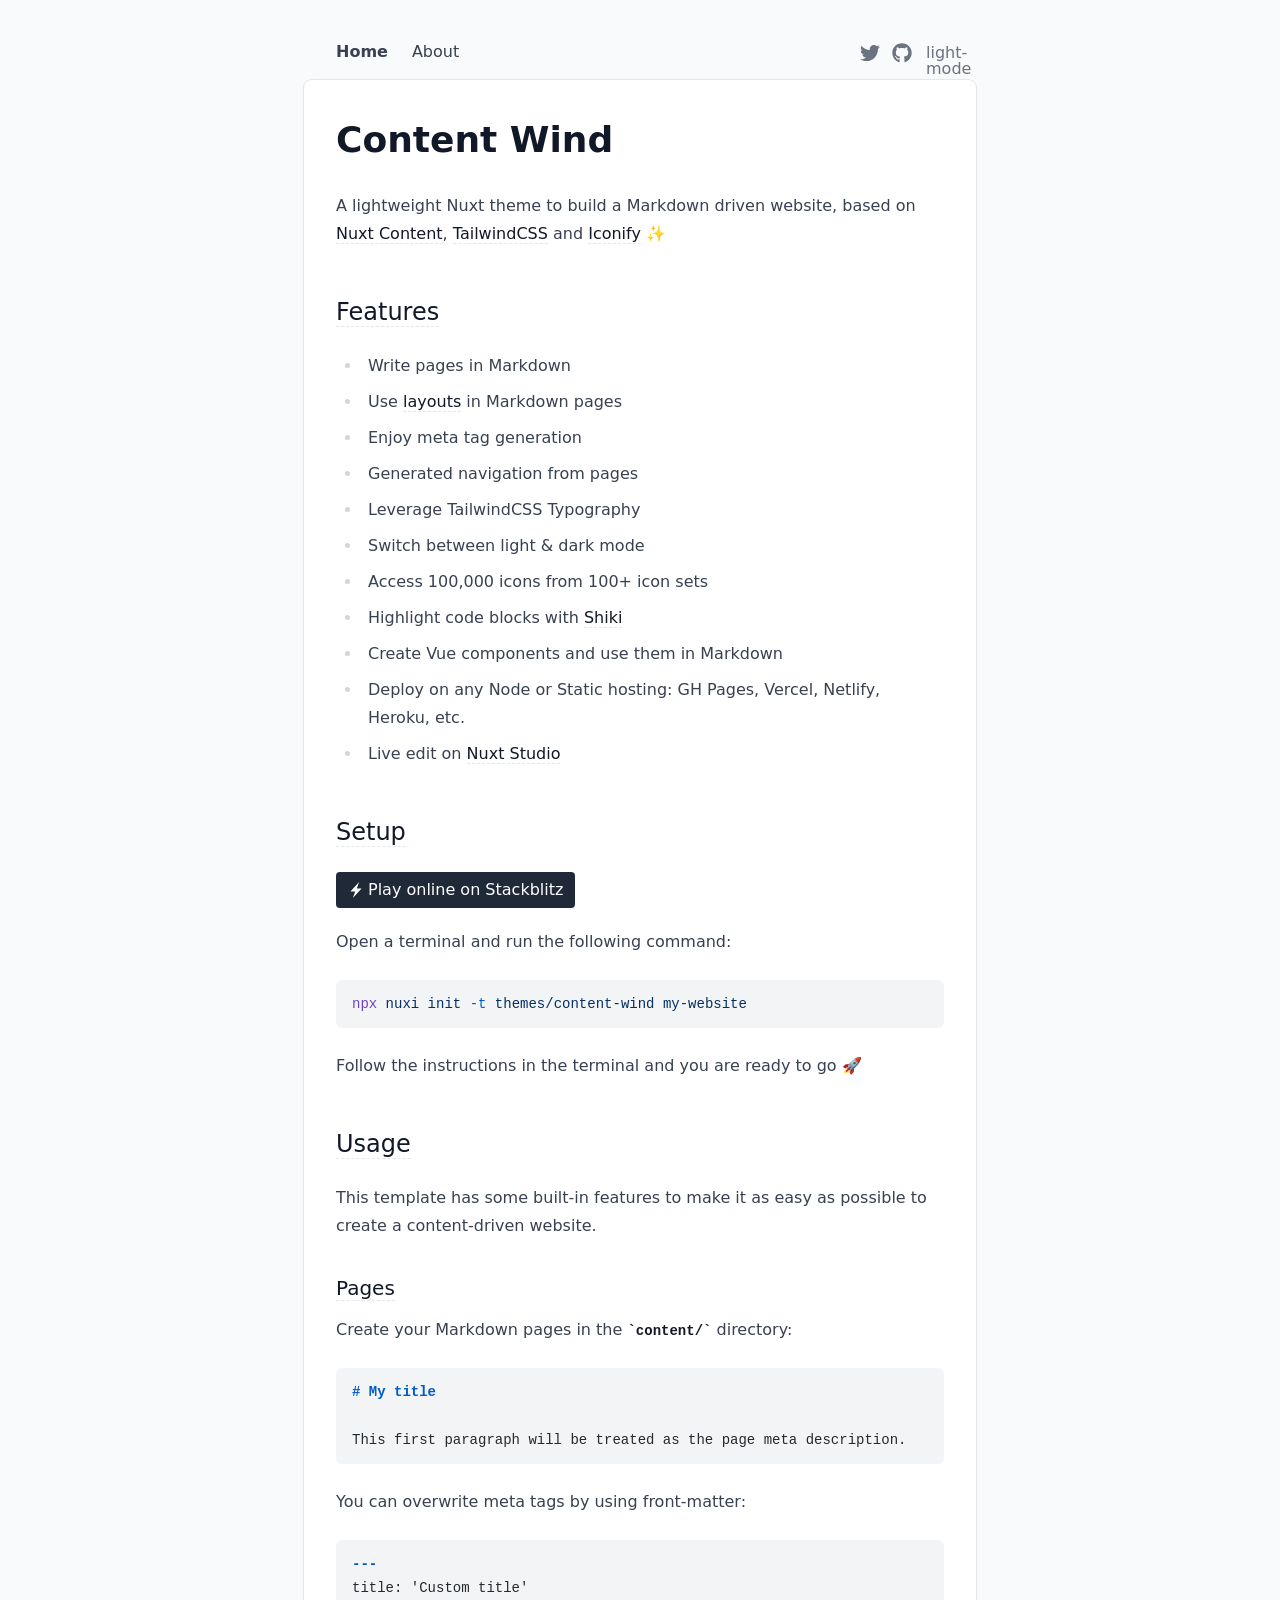
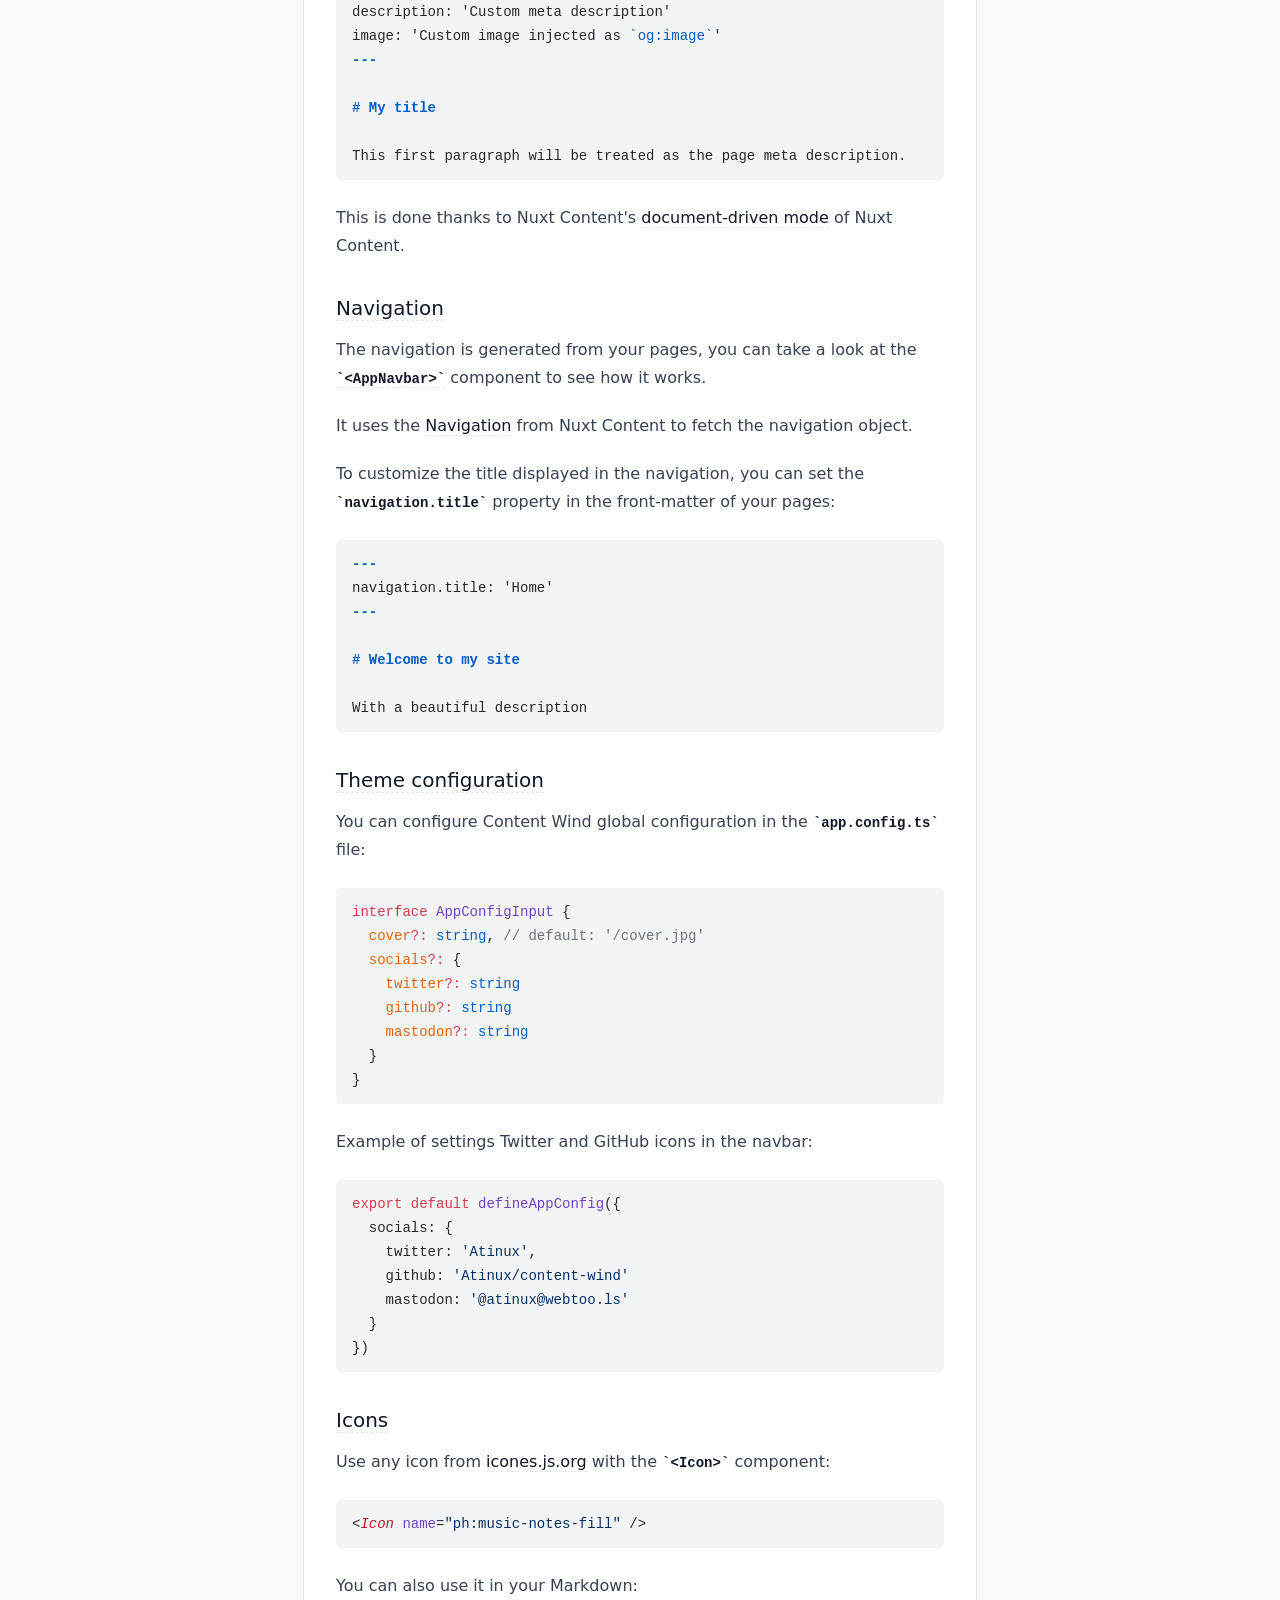
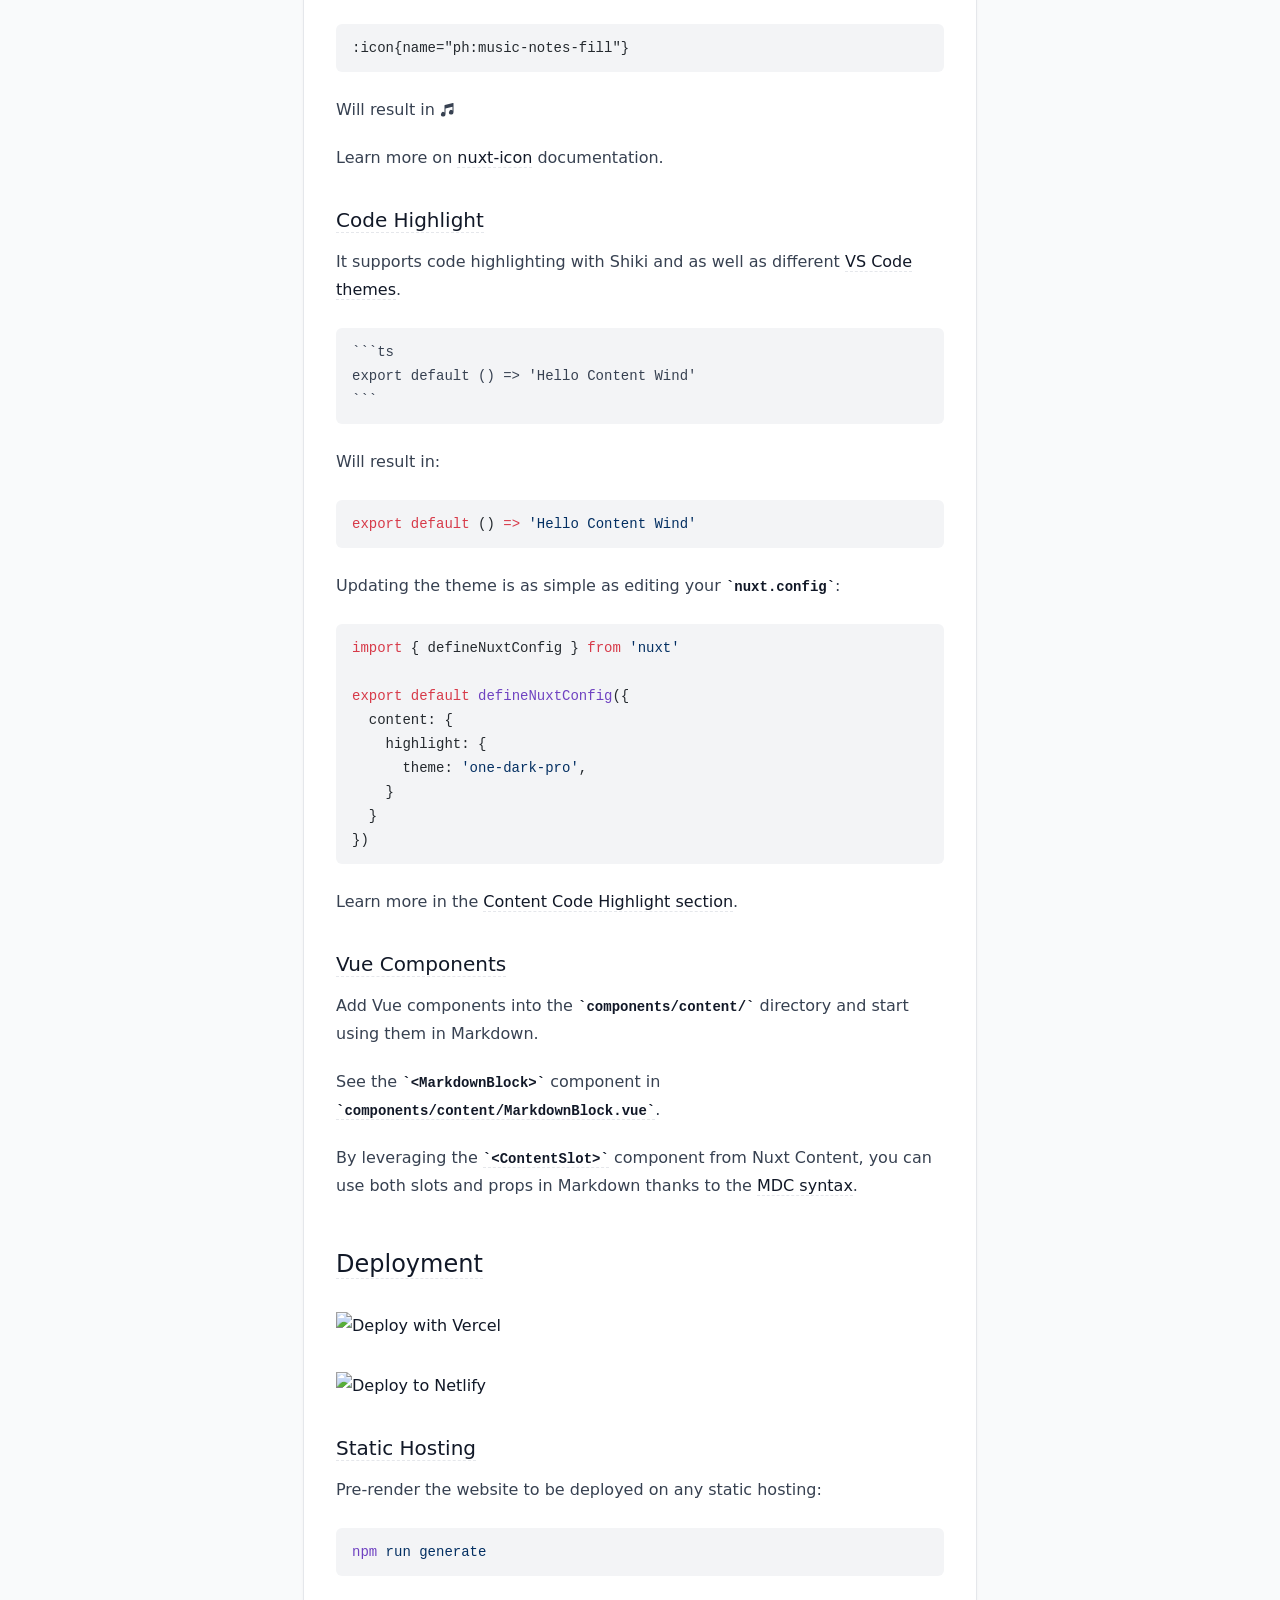
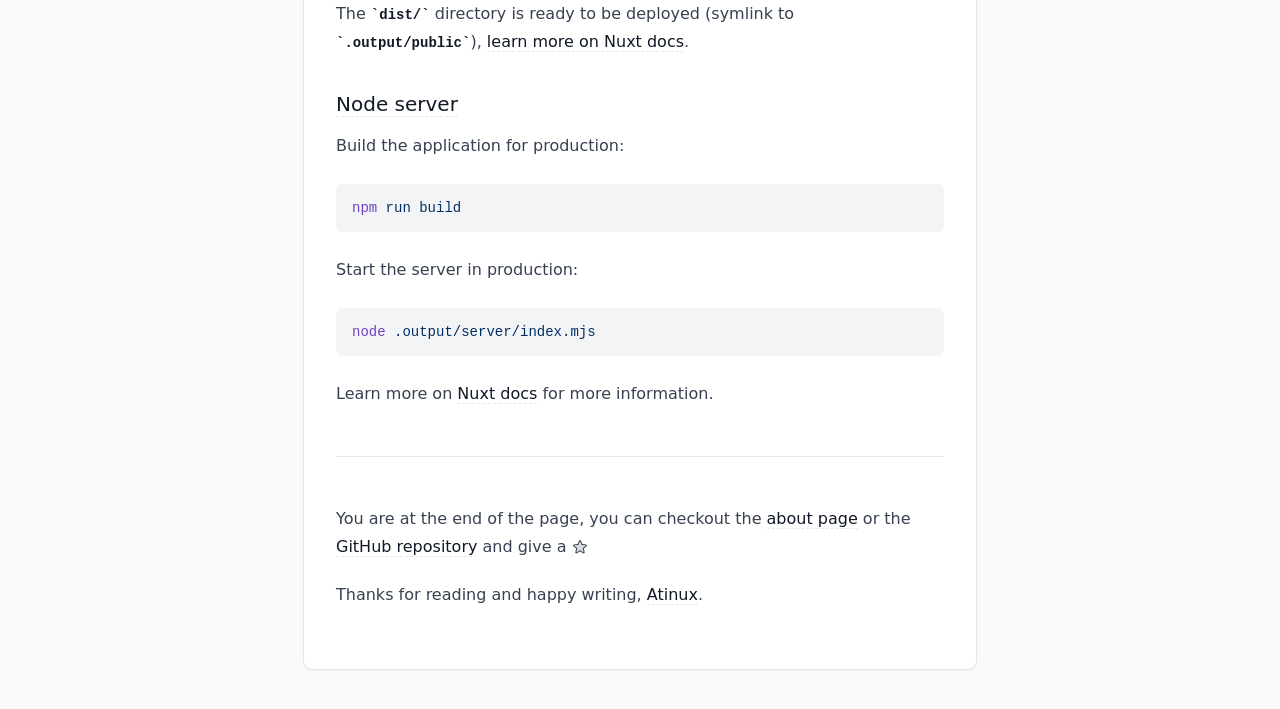
==== commit bfa1b4e5: "Deploying to gh-pages from @ littlecm/content-wind-nuxtstudio@cf8c7a8e8a36ac46a11c859af28b7673d715c6" ====
--- a/index.html
+++ b/index.html
@@ -7,7 +7,7 @@
 <style>pre code .line{display:block;min-height:1rem}</style>
 <link rel="stylesheet" href="/_nuxt/entry.CQz3Wn0N.css">
 <link rel="stylesheet" href="/_nuxt/ProsePre.CchFRBtv.css">
-<link rel="preload" as="fetch" crossorigin="anonymous" href="/_payload.json?0cba9e92-b3f8-4ece-b4ba-10eb602acbdb">
+<link rel="preload" as="fetch" crossorigin="anonymous" href="/_payload.json?2ac47337-a71e-4193-9d69-86b07d58b16b">
 <link rel="modulepreload" as="script" crossorigin href="/_nuxt/CtbGSJ6N.js">
 <link rel="modulepreload" as="script" crossorigin href="/_nuxt/VIEC0qsL.js">
 <link rel="modulepreload" as="script" crossorigin href="/_nuxt/DGq6qnX_.js">
@@ -45,7 +45,7 @@
 <meta property="og:title" content="Content Wind">
 <meta name="description" content="A lightweight Nuxt theme to build a Markdown driven website, based on Nuxt Content, TailwindCSS and Iconify ✨">
 <meta property="og:description" content="A lightweight Nuxt theme to build a Markdown driven website, based on Nuxt Content, TailwindCSS and Iconify ✨">
-<script type="module" src="/_nuxt/CtbGSJ6N.js" crossorigin></script><script>"use strict";(()=>{const a=window,e=document.documentElement,c=window.localStorage,d=["dark","light"],n=c&&c.getItem&&c.getItem("nuxt-color-mode")||"system";let l=n==="system"?f():n;const i=e.getAttribute("data-color-mode-forced");i&&(l=i),r(l),a["__NUXT_COLOR_MODE__"]={preference:n,value:l,getColorScheme:f,addColorScheme:r,removeColorScheme:u};function r(o){const t=""+o+"",s="";e.classList?e.classList.add(t):e.className+=" "+t,s&&e.setAttribute("data-"+s,o)}function u(o){const t=""+o+"",s="";e.classList?e.classList.remove(t):e.className=e.className.replace(new RegExp(t,"g"),""),s&&e.removeAttribute("data-"+s)}function m(o){return a.matchMedia("(prefers-color-scheme"+o+")")}function f(){if(a.matchMedia&&m("").media!=="not all"){for(const o of d)if(m(":"+o).matches)return o}return"light"}})();</script></head><body><div id="__nuxt"><div class="sm:pt-6 sm:pb-10"><!----><!----><!----><div class="nuxt-loading-indicator" style="position:fixed;top:0;right:0;left:0;pointer-events:none;width:auto;height:3px;opacity:0;background:repeating-linear-gradient(to right,#00dc82 0%,#34cdfe 50%,#0047e1 100%);background-size:Infinity% auto;transform:scaleX(0%);transform-origin:left;transition:transform 0.1s, height 0.4s, opacity 0.4s;z-index:999999;"></div><div class="flex justify-between max-w-2xl px-4 py-4 mx-auto sm:px-8"><div class="text-gray-700 dark:text-gray-200"><!--[--><a aria-current="page" href="/" class="font-bold router-link-exact-active mr-6">Home</a><a href="/about" class="mr-6">About</a><a href="/test.md" class="mr-6">Index</a><!--]--></div><div class="space-x-3 transition text-gray-500"><a href="https://twitter.com/AutoMktgCorp" title="Twitter" class="dark:text-gray-100 hover:text-gray-700 dark:hover:text-gray-300"><svg xmlns="http://www.w3.org/2000/svg" xmlns:xlink="http://www.w3.org/1999/xlink" aria-hidden="true" role="img" class="icon w-5 h-5" style="" width="1em" height="1em" viewBox="0 0 512 512" data-v-f4a6dd80><path fill="currentColor" d="M459.37 151.716c.325 4.548.325 9.097.325 13.645c0 138.72-105.583 298.558-298.558 298.558c-59.452 0-114.68-17.219-161.137-47.106c8.447.974 16.568 1.299 25.34 1.299c49.055 0 94.213-16.568 130.274-44.832c-46.132-.975-84.792-31.188-98.112-72.772c6.498.974 12.995 1.624 19.818 1.624c9.421 0 18.843-1.3 27.614-3.573c-48.081-9.747-84.143-51.98-84.143-102.985v-1.299c13.969 7.797 30.214 12.67 47.431 13.319c-28.264-18.843-46.781-51.005-46.781-87.391c0-19.492 5.197-37.36 14.294-52.954c51.655 63.675 129.3 105.258 216.365 109.807c-1.624-7.797-2.599-15.918-2.599-24.04c0-57.828 46.782-104.934 104.934-104.934c30.213 0 57.502 12.67 76.67 33.137c23.715-4.548 46.456-13.32 66.599-25.34c-7.798 24.366-24.366 44.833-46.132 57.827c21.117-2.273 41.584-8.122 60.426-16.243c-14.292 20.791-32.161 39.308-52.628 54.253"/></svg></a><a href="https://github.com/AutoMktgCorp/digital-hub" title="GitHub" class="dark:text-gray-100 hover:text-gray-700 dark:hover:text-gray-300"><svg xmlns="http://www.w3.org/2000/svg" xmlns:xlink="http://www.w3.org/1999/xlink" aria-hidden="true" role="img" class="icon w-5 h-5" style="" width="1em" height="1em" viewBox="0 0 496 512" data-v-f4a6dd80><path fill="currentColor" d="M165.9 397.4c0 2-2.3 3.6-5.2 3.6c-3.3.3-5.6-1.3-5.6-3.6c0-2 2.3-3.6 5.2-3.6c3-.3 5.6 1.3 5.6 3.6m-31.1-4.5c-.7 2 1.3 4.3 4.3 4.9c2.6 1 5.6 0 6.2-2s-1.3-4.3-4.3-5.2c-2.6-.7-5.5.3-6.2 2.3m44.2-1.7c-2.9.7-4.9 2.6-4.6 4.9c.3 2 2.9 3.3 5.9 2.6c2.9-.7 4.9-2.6 4.6-4.6c-.3-1.9-3-3.2-5.9-2.9M244.8 8C106.1 8 0 113.3 0 252c0 110.9 69.8 205.8 169.5 239.2c12.8 2.3 17.3-5.6 17.3-12.1c0-6.2-.3-40.4-.3-61.4c0 0-70 15-84.7-29.8c0 0-11.4-29.1-27.8-36.6c0 0-22.9-15.7 1.6-15.4c0 0 24.9 2 38.6 25.8c21.9 38.6 58.6 27.5 72.9 20.9c2.3-16 8.8-27.1 16-33.7c-55.9-6.2-112.3-14.3-112.3-110.5c0-27.5 7.6-41.3 23.6-58.9c-2.6-6.5-11.1-33.3 2.6-67.9c20.9-6.5 69 27 69 27c20-5.6 41.5-8.5 62.8-8.5s42.8 2.9 62.8 8.5c0 0 48.1-33.6 69-27c13.7 34.7 5.2 61.4 2.6 67.9c16 17.7 25.8 31.5 25.8 58.9c0 96.5-58.9 104.2-114.8 110.5c9.2 7.9 17 22.9 17 46.4c0 33.7-.3 75.4-.3 83.6c0 6.5 4.6 14.4 17.3 12.1C428.2 457.8 496 362.9 496 252C496 113.3 383.5 8 244.8 8M97.2 352.9c-1.3 1-1 3.3.7 5.2c1.6 1.6 3.9 2.3 5.2 1c1.3-1 1-3.3-.7-5.2c-1.6-1.6-3.9-2.3-5.2-1m-10.8-8.1c-.7 1.3.3 2.9 2.3 3.9c1.6 1 3.6.7 4.3-.7c.7-1.3-.3-2.9-2.3-3.9c-2-.6-3.6-.3-4.3.7m32.4 35.6c-1.6 1.3-1 4.3 1.3 6.2c2.3 2.3 5.2 2.6 6.5 1c1.3-1.3.7-4.3-1.3-6.2c-2.2-2.3-5.2-2.6-6.5-1m-11.4-14.7c-1.6 1-1.6 3.6 0 5.9s4.3 3.3 5.6 2.3c1.6-1.3 1.6-3.9 0-6.2c-1.4-2.3-4-3.3-5.6-2"/></svg></a><!----><button aria-label="Color Mode" class="inline-block w-5 dark:text-gray-100 hover:text-gray-700 dark:hover:text-gray-300"><span>...</span></button></div></div><!--[--><div class="document-driven-page"><div class="max-w-2xl px-4 py-10 m-auto bg-white sm:px-8 sm:shadow dark:bg-gray-800 ring-1 ring-gray-200 dark:ring-gray-700 sm:rounded-lg"><main class="max-w-none prose dark:prose-invert prose-pre:bg-gray-100 dark:prose-pre:bg-gray-900 hover:prose-a:text-primary-400 prose-a:font-normal prose-a:no-underline prose-a:border-dashed prose-a:border-b hover:prose-a:border-solid hover:prose-a:border-primary-400"><!--[--><div><h1 id="content-wind"><!--[-->Content Wind<!--]--></h1><p><!--[-->A lightweight Nuxt theme to build a Markdown driven website, based on <a href="https://content.nuxt.com" rel="nofollow"><!--[-->Nuxt Content<!--]--></a>, <a href="https://tailwindcss.com" rel="nofollow"><!--[-->TailwindCSS<!--]--></a> and <a href="https://iconify.design" rel="nofollow"><!--[-->Iconify<!--]--></a> ✨<!--]--></p><h2 id="features"><a href="#features"><!--[-->Features<!--]--></a></h2><ul><!--[--><li><!--[-->Write pages in Markdown<!--]--></li><li><!--[-->Use <a href="https://nuxt.com/docs/guide/directory-structure/layouts" rel="nofollow"><!--[-->layouts<!--]--></a> in Markdown pages<!--]--></li><li><!--[-->Enjoy meta tag generation<!--]--></li><li><!--[-->Generated navigation from pages<!--]--></li><li><!--[-->Leverage TailwindCSS Typography<!--]--></li><li><!--[-->Switch between light &amp; dark mode<!--]--></li><li><!--[-->Access 100,000 icons from 100+ icon sets<!--]--></li><li><!--[-->Highlight code blocks with <a href="https://shiki.matsu.io" rel="nofollow"><!--[-->Shiki<!--]--></a><!--]--></li><li><!--[-->Create Vue components and use them in Markdown<!--]--></li><li><!--[-->Deploy on any Node or Static hosting: GH Pages, Vercel, Netlify, Heroku, etc.<!--]--></li><li><!--[-->Live edit on <a href="https://nuxt.studio" rel="nofollow"><!--[-->Nuxt Studio<!--]--></a><!--]--></li><!--]--></ul><h2 id="setup"><a href="#setup"><!--[-->Setup<!--]--></a></h2><span class="not-prose"><a href="https://stackblitz.com/github/Atinux/content-wind/tree/main/.demo?file=content%2F1.index.md" rel="noopener noreferrer" class="inline-flex items-center gap-1 text-white bg-gray-800 dark:bg-gray-200 dark:text-gray-950 px-3 py-1 rounded no-underline"><svg xmlns="http://www.w3.org/2000/svg" xmlns:xlink="http://www.w3.org/1999/xlink" aria-hidden="true" role="img" class="icon w-4 h-4" style="" width="1em" height="1em" viewBox="0 0 24 24" data-v-f4a6dd80><path fill="currentColor" d="M10.797 14.182H3.635L16.728 0l-3.525 9.818h7.162L7.272 24l3.524-9.818Z"/></svg><!--[-->Play online on Stackblitz<!--]--></a></span><p><!--[-->Open a terminal and run the following command:<!--]--></p><!--[--><pre class="language-bash shiki shiki-themes github-dark github-light" style=""><!--[--><code><span class="line" line="1"><span style="--shiki-dark:#B392F0;--shiki-default:#6F42C1">npx</span><span style="--shiki-dark:#9ECBFF;--shiki-default:#032F62"> nuxi</span><span style="--shiki-dark:#9ECBFF;--shiki-default:#032F62"> init</span><span style="--shiki-dark:#79B8FF;--shiki-default:#005CC5"> -t</span><span style="--shiki-dark:#9ECBFF;--shiki-default:#032F62"> themes/content-wind</span><span style="--shiki-dark:#9ECBFF;--shiki-default:#032F62"> my-website
+<script type="module" src="/_nuxt/CtbGSJ6N.js" crossorigin></script><script>"use strict";(()=>{const a=window,e=document.documentElement,c=window.localStorage,d=["dark","light"],n=c&&c.getItem&&c.getItem("nuxt-color-mode")||"system";let l=n==="system"?f():n;const i=e.getAttribute("data-color-mode-forced");i&&(l=i),r(l),a["__NUXT_COLOR_MODE__"]={preference:n,value:l,getColorScheme:f,addColorScheme:r,removeColorScheme:u};function r(o){const t=""+o+"",s="";e.classList?e.classList.add(t):e.className+=" "+t,s&&e.setAttribute("data-"+s,o)}function u(o){const t=""+o+"",s="";e.classList?e.classList.remove(t):e.className=e.className.replace(new RegExp(t,"g"),""),s&&e.removeAttribute("data-"+s)}function m(o){return a.matchMedia("(prefers-color-scheme"+o+")")}function f(){if(a.matchMedia&&m("").media!=="not all"){for(const o of d)if(m(":"+o).matches)return o}return"light"}})();</script></head><body><div id="__nuxt"><div class="sm:pt-6 sm:pb-10"><!----><!----><!----><div class="nuxt-loading-indicator" style="position:fixed;top:0;right:0;left:0;pointer-events:none;width:auto;height:3px;opacity:0;background:repeating-linear-gradient(to right,#00dc82 0%,#34cdfe 50%,#0047e1 100%);background-size:Infinity% auto;transform:scaleX(0%);transform-origin:left;transition:transform 0.1s, height 0.4s, opacity 0.4s;z-index:999999;"></div><div class="flex justify-between max-w-2xl px-4 py-4 mx-auto sm:px-8"><div class="text-gray-700 dark:text-gray-200"><!--[--><a aria-current="page" href="/" class="font-bold router-link-exact-active mr-6">Home</a><a href="/about" class="mr-6">About</a><!--]--></div><div class="space-x-3 transition text-gray-500"><a href="https://twitter.com/AutoMktgCorp" title="Twitter" class="dark:text-gray-100 hover:text-gray-700 dark:hover:text-gray-300"><svg xmlns="http://www.w3.org/2000/svg" xmlns:xlink="http://www.w3.org/1999/xlink" aria-hidden="true" role="img" class="icon w-5 h-5" style="" width="1em" height="1em" viewBox="0 0 512 512" data-v-f4a6dd80><path fill="currentColor" d="M459.37 151.716c.325 4.548.325 9.097.325 13.645c0 138.72-105.583 298.558-298.558 298.558c-59.452 0-114.68-17.219-161.137-47.106c8.447.974 16.568 1.299 25.34 1.299c49.055 0 94.213-16.568 130.274-44.832c-46.132-.975-84.792-31.188-98.112-72.772c6.498.974 12.995 1.624 19.818 1.624c9.421 0 18.843-1.3 27.614-3.573c-48.081-9.747-84.143-51.98-84.143-102.985v-1.299c13.969 7.797 30.214 12.67 47.431 13.319c-28.264-18.843-46.781-51.005-46.781-87.391c0-19.492 5.197-37.36 14.294-52.954c51.655 63.675 129.3 105.258 216.365 109.807c-1.624-7.797-2.599-15.918-2.599-24.04c0-57.828 46.782-104.934 104.934-104.934c30.213 0 57.502 12.67 76.67 33.137c23.715-4.548 46.456-13.32 66.599-25.34c-7.798 24.366-24.366 44.833-46.132 57.827c21.117-2.273 41.584-8.122 60.426-16.243c-14.292 20.791-32.161 39.308-52.628 54.253"/></svg></a><a href="https://github.com/AutoMktgCorp/digital-hub" title="GitHub" class="dark:text-gray-100 hover:text-gray-700 dark:hover:text-gray-300"><svg xmlns="http://www.w3.org/2000/svg" xmlns:xlink="http://www.w3.org/1999/xlink" aria-hidden="true" role="img" class="icon w-5 h-5" style="" width="1em" height="1em" viewBox="0 0 496 512" data-v-f4a6dd80><path fill="currentColor" d="M165.9 397.4c0 2-2.3 3.6-5.2 3.6c-3.3.3-5.6-1.3-5.6-3.6c0-2 2.3-3.6 5.2-3.6c3-.3 5.6 1.3 5.6 3.6m-31.1-4.5c-.7 2 1.3 4.3 4.3 4.9c2.6 1 5.6 0 6.2-2s-1.3-4.3-4.3-5.2c-2.6-.7-5.5.3-6.2 2.3m44.2-1.7c-2.9.7-4.9 2.6-4.6 4.9c.3 2 2.9 3.3 5.9 2.6c2.9-.7 4.9-2.6 4.6-4.6c-.3-1.9-3-3.2-5.9-2.9M244.8 8C106.1 8 0 113.3 0 252c0 110.9 69.8 205.8 169.5 239.2c12.8 2.3 17.3-5.6 17.3-12.1c0-6.2-.3-40.4-.3-61.4c0 0-70 15-84.7-29.8c0 0-11.4-29.1-27.8-36.6c0 0-22.9-15.7 1.6-15.4c0 0 24.9 2 38.6 25.8c21.9 38.6 58.6 27.5 72.9 20.9c2.3-16 8.8-27.1 16-33.7c-55.9-6.2-112.3-14.3-112.3-110.5c0-27.5 7.6-41.3 23.6-58.9c-2.6-6.5-11.1-33.3 2.6-67.9c20.9-6.5 69 27 69 27c20-5.6 41.5-8.5 62.8-8.5s42.8 2.9 62.8 8.5c0 0 48.1-33.6 69-27c13.7 34.7 5.2 61.4 2.6 67.9c16 17.7 25.8 31.5 25.8 58.9c0 96.5-58.9 104.2-114.8 110.5c9.2 7.9 17 22.9 17 46.4c0 33.7-.3 75.4-.3 83.6c0 6.5 4.6 14.4 17.3 12.1C428.2 457.8 496 362.9 496 252C496 113.3 383.5 8 244.8 8M97.2 352.9c-1.3 1-1 3.3.7 5.2c1.6 1.6 3.9 2.3 5.2 1c1.3-1 1-3.3-.7-5.2c-1.6-1.6-3.9-2.3-5.2-1m-10.8-8.1c-.7 1.3.3 2.9 2.3 3.9c1.6 1 3.6.7 4.3-.7c.7-1.3-.3-2.9-2.3-3.9c-2-.6-3.6-.3-4.3.7m32.4 35.6c-1.6 1.3-1 4.3 1.3 6.2c2.3 2.3 5.2 2.6 6.5 1c1.3-1.3.7-4.3-1.3-6.2c-2.2-2.3-5.2-2.6-6.5-1m-11.4-14.7c-1.6 1-1.6 3.6 0 5.9s4.3 3.3 5.6 2.3c1.6-1.3 1.6-3.9 0-6.2c-1.4-2.3-4-3.3-5.6-2"/></svg></a><!----><button aria-label="Color Mode" class="inline-block w-5 dark:text-gray-100 hover:text-gray-700 dark:hover:text-gray-300"><span>...</span></button></div></div><!--[--><div class="document-driven-page"><div class="max-w-2xl px-4 py-10 m-auto bg-white sm:px-8 sm:shadow dark:bg-gray-800 ring-1 ring-gray-200 dark:ring-gray-700 sm:rounded-lg"><main class="max-w-none prose dark:prose-invert prose-pre:bg-gray-100 dark:prose-pre:bg-gray-900 hover:prose-a:text-primary-400 prose-a:font-normal prose-a:no-underline prose-a:border-dashed prose-a:border-b hover:prose-a:border-solid hover:prose-a:border-primary-400"><!--[--><div><h1 id="content-wind"><!--[-->Content Wind<!--]--></h1><p><!--[-->A lightweight Nuxt theme to build a Markdown driven website, based on <a href="https://content.nuxt.com" rel="nofollow"><!--[-->Nuxt Content<!--]--></a>, <a href="https://tailwindcss.com" rel="nofollow"><!--[-->TailwindCSS<!--]--></a> and <a href="https://iconify.design" rel="nofollow"><!--[-->Iconify<!--]--></a> ✨<!--]--></p><h2 id="features"><a href="#features"><!--[-->Features<!--]--></a></h2><ul><!--[--><li><!--[-->Write pages in Markdown<!--]--></li><li><!--[-->Use <a href="https://nuxt.com/docs/guide/directory-structure/layouts" rel="nofollow"><!--[-->layouts<!--]--></a> in Markdown pages<!--]--></li><li><!--[-->Enjoy meta tag generation<!--]--></li><li><!--[-->Generated navigation from pages<!--]--></li><li><!--[-->Leverage TailwindCSS Typography<!--]--></li><li><!--[-->Switch between light &amp; dark mode<!--]--></li><li><!--[-->Access 100,000 icons from 100+ icon sets<!--]--></li><li><!--[-->Highlight code blocks with <a href="https://shiki.matsu.io" rel="nofollow"><!--[-->Shiki<!--]--></a><!--]--></li><li><!--[-->Create Vue components and use them in Markdown<!--]--></li><li><!--[-->Deploy on any Node or Static hosting: GH Pages, Vercel, Netlify, Heroku, etc.<!--]--></li><li><!--[-->Live edit on <a href="https://nuxt.studio" rel="nofollow"><!--[-->Nuxt Studio<!--]--></a><!--]--></li><!--]--></ul><h2 id="setup"><a href="#setup"><!--[-->Setup<!--]--></a></h2><span class="not-prose"><a href="https://stackblitz.com/github/Atinux/content-wind/tree/main/.demo?file=content%2F1.index.md" rel="noopener noreferrer" class="inline-flex items-center gap-1 text-white bg-gray-800 dark:bg-gray-200 dark:text-gray-950 px-3 py-1 rounded no-underline"><svg xmlns="http://www.w3.org/2000/svg" xmlns:xlink="http://www.w3.org/1999/xlink" aria-hidden="true" role="img" class="icon w-4 h-4" style="" width="1em" height="1em" viewBox="0 0 24 24" data-v-f4a6dd80><path fill="currentColor" d="M10.797 14.182H3.635L16.728 0l-3.525 9.818h7.162L7.272 24l3.524-9.818Z"/></svg><!--[-->Play online on Stackblitz<!--]--></a></span><p><!--[-->Open a terminal and run the following command:<!--]--></p><!--[--><pre class="language-bash shiki shiki-themes github-dark github-light" style=""><!--[--><code><span class="line" line="1"><span style="--shiki-dark:#B392F0;--shiki-default:#6F42C1">npx</span><span style="--shiki-dark:#9ECBFF;--shiki-default:#032F62"> nuxi</span><span style="--shiki-dark:#9ECBFF;--shiki-default:#032F62"> init</span><span style="--shiki-dark:#79B8FF;--shiki-default:#005CC5"> -t</span><span style="--shiki-dark:#9ECBFF;--shiki-default:#032F62"> themes/content-wind</span><span style="--shiki-dark:#9ECBFF;--shiki-default:#032F62"> my-website
 </span></span></code><!--]--></pre><!--]--><p><!--[-->Follow the instructions in the terminal and you are ready to go 🚀<!--]--></p><h2 id="usage"><a href="#usage"><!--[-->Usage<!--]--></a></h2><p><!--[-->This template has some built-in features to make it as easy as possible to create a content-driven website.<!--]--></p><h3 id="pages"><a href="#pages"><!--[-->Pages<!--]--></a></h3><p><!--[-->Create your Markdown pages in the <code class=""><!--[-->content/<!--]--></code> directory:<!--]--></p><!--[--><pre class="language-md shiki shiki-themes github-dark github-light" style=""><!--[--><code><span class="line" line="1"><span style="--shiki-dark:#79B8FF;--shiki-default:#005CC5;--shiki-dark-font-weight:bold;--shiki-default-font-weight:bold"># My title
 </span></span><span class="line" line="2"><span emptylineplaceholder="true">
 </span></span><span class="line" line="3"><span style="--shiki-dark:#E1E4E8;--shiki-default:#24292E">This first paragraph will be treated as the page meta description.
@@ -97,5 +97,5 @@
 </span></span></code><!--]--></pre><!--]--><p><!--[-->Learn more in the <a href="https://content.nuxt.com/get-started/configuration#highlight" rel="nofollow"><!--[-->Content Code Highlight section<!--]--></a>.<!--]--></p><h3 id="vue-components"><a href="#vue-components"><!--[-->Vue Components<!--]--></a></h3><p><!--[-->Add Vue components into the <code class=""><!--[-->components/content/<!--]--></code> directory and start using them in Markdown.<!--]--></p><p><!--[-->See the <code class=""><!--[-->&lt;MarkdownBlock&gt;<!--]--></code> component in <a href="https://github.com/Atinux/content-wind/blob/main/.demo/components/content/MarkdownBlock.vue" rel="nofollow"><!--[--><code class=""><!--[-->components/content/MarkdownBlock.vue<!--]--></code><!--]--></a>.<!--]--></p><p><!--[-->By leveraging the <a href="https://content.nuxt.com/components/content-slot" rel="nofollow"><!--[--><code class=""><!--[-->&lt;ContentSlot&gt;<!--]--></code><!--]--></a> component from Nuxt Content, you can use both slots and props in Markdown thanks to the <a href="https://content.nuxt.com/usage/markdown" rel="nofollow"><!--[-->MDC syntax<!--]--></a>.<!--]--></p><h2 id="deployment"><a href="#deployment"><!--[-->Deployment<!--]--></a></h2><p><!--[--><a href="https://vercel.com/new/clone?repository-url=https%3A%2F%2Fgithub.com%2FAtinux%2Fcontent-wind-template" rel="nofollow"><!--[--><img src="https://vercel.com/button" alt="Deploy with Vercel"><!--]--></a> <a href="https://app.netlify.com/start/deploy?repository=https://github.com/Atinux/content-wind-template" rel="nofollow"><!--[--><img src="https://www.netlify.com/img/deploy/button.svg" alt="Deploy to Netlify"><!--]--></a><!--]--></p><h3 id="static-hosting"><a href="#static-hosting"><!--[-->Static Hosting<!--]--></a></h3><p><!--[-->Pre-render the website to be deployed on any static hosting:<!--]--></p><!--[--><pre class="language-bash shiki shiki-themes github-dark github-light" style=""><!--[--><code><span class="line" line="1"><span style="--shiki-dark:#B392F0;--shiki-default:#6F42C1">npm</span><span style="--shiki-dark:#9ECBFF;--shiki-default:#032F62"> run</span><span style="--shiki-dark:#9ECBFF;--shiki-default:#032F62"> generate
 </span></span></code><!--]--></pre><!--]--><p><!--[-->The <code class=""><!--[-->dist/<!--]--></code> directory is ready to be deployed (symlink to <code class=""><!--[-->.output/public<!--]--></code>), <a href="https://nuxt.com/docs/getting-started/deployment#static-hosting" rel="nofollow"><!--[-->learn more on Nuxt docs<!--]--></a>.<!--]--></p><h3 id="node-server"><a href="#node-server"><!--[-->Node server<!--]--></a></h3><p><!--[-->Build the application for production:<!--]--></p><!--[--><pre class="language-bash shiki shiki-themes github-dark github-light" style=""><!--[--><code><span class="line" line="1"><span style="--shiki-dark:#B392F0;--shiki-default:#6F42C1">npm</span><span style="--shiki-dark:#9ECBFF;--shiki-default:#032F62"> run</span><span style="--shiki-dark:#9ECBFF;--shiki-default:#032F62"> build
 </span></span></code><!--]--></pre><!--]--><p><!--[-->Start the server in production:<!--]--></p><!--[--><pre class="language-bash shiki shiki-themes github-dark github-light" style=""><!--[--><code><span class="line" line="1"><span style="--shiki-dark:#B392F0;--shiki-default:#6F42C1">node</span><span style="--shiki-dark:#9ECBFF;--shiki-default:#032F62"> .output/server/index.mjs
-</span></span></code><!--]--></pre><!--]--><p><!--[-->Learn more on <a href="https://nuxt.com/docs/getting-started/deployment" rel="nofollow"><!--[-->Nuxt docs<!--]--></a> for more information.<!--]--></p><hr><p><!--[-->You are at the end of the page, you can checkout the <a href="/about" class=""><!--[-->about page<!--]--></a> or the <a href="https://github.com/Atinux/content-wind" rel="nofollow"><!--[-->GitHub repository<!--]--></a> and give a <svg xmlns="http://www.w3.org/2000/svg" xmlns:xlink="http://www.w3.org/1999/xlink" aria-hidden="true" role="img" class="icon" style="" width="1em" height="1em" viewBox="0 0 256 256" data-v-f4a6dd80><g fill="currentColor"><path d="m229.06 108.79l-48.7 42l14.88 62.79a8.4 8.4 0 0 1-12.52 9.17L128 189.09l-54.72 33.65a8.4 8.4 0 0 1-12.52-9.17l14.88-62.79l-48.7-42A8.46 8.46 0 0 1 31.73 94l63.91-5.2l24.62-59.6a8.36 8.36 0 0 1 15.48 0l24.62 59.6l63.91 5.2a8.46 8.46 0 0 1 4.79 14.79" opacity=".2"/><path d="M239.18 97.26A16.38 16.38 0 0 0 224.92 86l-59-4.76l-22.78-55.09a16.36 16.36 0 0 0-30.27 0L90.11 81.23L31.08 86a16.46 16.46 0 0 0-9.37 28.86l45 38.83L53 211.75a16.38 16.38 0 0 0 24.5 17.82l50.5-31.08l50.53 31.08A16.4 16.4 0 0 0 203 211.75l-13.76-58.07l45-38.83a16.43 16.43 0 0 0 4.94-17.59m-15.34 5.47l-48.7 42a8 8 0 0 0-2.56 7.91l14.88 62.8a.37.37 0 0 1-.17.48c-.18.14-.23.11-.38 0l-54.72-33.65a8 8 0 0 0-8.38 0l-54.72 33.67c-.15.09-.19.12-.38 0a.37.37 0 0 1-.17-.48l14.88-62.8a8 8 0 0 0-2.56-7.91l-48.7-42c-.12-.1-.23-.19-.13-.5s.18-.27.33-.29l63.92-5.16a8 8 0 0 0 6.72-4.94l24.62-59.61c.08-.17.11-.25.35-.25s.27.08.35.25L153 91.86a8 8 0 0 0 6.75 4.92l63.92 5.16c.15 0 .24 0 .33.29s0 .4-.16.5"/></g></svg><!--]--></p><p><!--[-->Thanks for reading and happy writing, <a href="https://twitter.com/Atinux" rel="nofollow"><!--[-->Atinux<!--]--></a>.<!--]--></p><style>html .dark .shiki span {color: var(--shiki-dark);background: var(--shiki-dark-bg);font-style: var(--shiki-dark-font-style);font-weight: var(--shiki-dark-font-weight);text-decoration: var(--shiki-dark-text-decoration);}html.dark .shiki span {color: var(--shiki-dark);background: var(--shiki-dark-bg);font-style: var(--shiki-dark-font-style);font-weight: var(--shiki-dark-font-weight);text-decoration: var(--shiki-dark-text-decoration);}html .default .shiki span {color: var(--shiki-default);background: var(--shiki-default-bg);font-style: var(--shiki-default-font-style);font-weight: var(--shiki-default-font-weight);text-decoration: var(--shiki-default-text-decoration);}html .shiki span {color: var(--shiki-default);background: var(--shiki-default-bg);font-style: var(--shiki-default-font-style);font-weight: var(--shiki-default-font-weight);text-decoration: var(--shiki-default-text-decoration);}</style></div><!--]--></main></div></div><!--]--></div></div><div id="teleports"></div><script type="application/json" id="__NUXT_DATA__" data-ssr="true" data-src="/_payload.json?0cba9e92-b3f8-4ece-b4ba-10eb602acbdb">[{"state":1,"once":1449,"_errors":1450,"serverRendered":5,"path":11,"prerenderedAt":1452},["Reactive",2],{"$scolor-mode":3,"$sdd-pages":7,"$sdd-surrounds":1407,"$sdd-globals":1423,"$sdd-navigation":1425,"$sicons":1433},{"preference":4,"value":4,"unknown":5,"forced":6},"system",true,false,["ShallowRef",8],["ShallowReactive",9],{"/":10},{"_path":11,"_dir":12,"_draft":6,"_partial":6,"_locale":12,"title":13,"description":14,"navigation":15,"body":17,"_type":1401,"_id":1402,"_source":1403,"_file":1404,"_stem":1405,"_extension":267,"layout":1406},"/","","Content Wind","A lightweight Nuxt theme to build a Markdown driven website, based on Nuxt Content, TailwindCSS and Iconify ✨",{"title":16},"Home",{"type":18,"children":19,"toc":1385},"root",[20,28,63,70,153,159,171,176,226,231,237,242,249,262,300,305,395,409,415,433,446,459,518,524,537,676,681,778,784,806,849,854,868,878,892,898,912,921,926,959,972,1084,1097,1103,1116,1141,1167,1173,1199,1205,1210,1235,1264,1270,1275,1298,1303,1323,1336,1340,1366,1379],{"type":21,"tag":22,"props":23,"children":25},"element","h1",{"id":24},"content-wind",[26],{"type":27,"value":13},"text",{"type":21,"tag":29,"props":30,"children":31},"p",{},[32,34,43,45,52,54,61],{"type":27,"value":33},"A lightweight Nuxt theme to build a Markdown driven website, based on ",{"type":21,"tag":35,"props":36,"children":40},"a",{"href":37,"rel":38},"https://content.nuxt.com",[39],"nofollow",[41],{"type":27,"value":42},"Nuxt Content",{"type":27,"value":44},", ",{"type":21,"tag":35,"props":46,"children":49},{"href":47,"rel":48},"https://tailwindcss.com",[39],[50],{"type":27,"value":51},"TailwindCSS",{"type":27,"value":53}," and ",{"type":21,"tag":35,"props":55,"children":58},{"href":56,"rel":57},"https://iconify.design",[39],[59],{"type":27,"value":60},"Iconify",{"type":27,"value":62}," ✨",{"type":21,"tag":64,"props":65,"children":67},"h2",{"id":66},"features",[68],{"type":27,"value":69},"Features",{"type":21,"tag":71,"props":72,"children":73},"ul",{},[74,80,94,99,104,109,114,119,131,136,141],{"type":21,"tag":75,"props":76,"children":77},"li",{},[78],{"type":27,"value":79},"Write pages in Markdown",{"type":21,"tag":75,"props":81,"children":82},{},[83,85,92],{"type":27,"value":84},"Use ",{"type":21,"tag":35,"props":86,"children":89},{"href":87,"rel":88},"https://nuxt.com/docs/guide/directory-structure/layouts",[39],[90],{"type":27,"value":91},"layouts",{"type":27,"value":93}," in Markdown pages",{"type":21,"tag":75,"props":95,"children":96},{},[97],{"type":27,"value":98},"Enjoy meta tag generation",{"type":21,"tag":75,"props":100,"children":101},{},[102],{"type":27,"value":103},"Generated navigation from pages",{"type":21,"tag":75,"props":105,"children":106},{},[107],{"type":27,"value":108},"Leverage TailwindCSS Typography",{"type":21,"tag":75,"props":110,"children":111},{},[112],{"type":27,"value":113},"Switch between light & dark mode",{"type":21,"tag":75,"props":115,"children":116},{},[117],{"type":27,"value":118},"Access 100,000 icons from 100+ icon sets",{"type":21,"tag":75,"props":120,"children":121},{},[122,124],{"type":27,"value":123},"Highlight code blocks with ",{"type":21,"tag":35,"props":125,"children":128},{"href":126,"rel":127},"https://shiki.matsu.io",[39],[129],{"type":27,"value":130},"Shiki",{"type":21,"tag":75,"props":132,"children":133},{},[134],{"type":27,"value":135},"Create Vue components and use them in Markdown",{"type":21,"tag":75,"props":137,"children":138},{},[139],{"type":27,"value":140},"Deploy on any Node or Static hosting: GH Pages, Vercel, Netlify, Heroku, etc.",{"type":21,"tag":75,"props":142,"children":143},{},[144,146],{"type":27,"value":145},"Live edit on ",{"type":21,"tag":35,"props":147,"children":150},{"href":148,"rel":149},"https://nuxt.studio",[39],[151],{"type":27,"value":152},"Nuxt Studio",{"type":21,"tag":64,"props":154,"children":156},{"id":155},"setup",[157],{"type":27,"value":158},"Setup",{"type":21,"tag":160,"props":161,"children":165},"button-link",{":external":162,"href":163,"icon":164},"true","https://stackblitz.com/github/Atinux/content-wind/tree/main/.demo?file=content%2F1.index.md","simple-icons:stackblitz",[166],{"type":21,"tag":29,"props":167,"children":168},{},[169],{"type":27,"value":170},"Play online on Stackblitz",{"type":21,"tag":29,"props":172,"children":173},{},[174],{"type":27,"value":175},"Open a terminal and run the following command:",{"type":21,"tag":177,"props":178,"children":182},"pre",{"className":179,"code":180,"language":181,"meta":12,"style":12},"language-bash shiki shiki-themes github-dark github-light","npx nuxi init -t themes/content-wind my-website\n","bash",[183],{"type":21,"tag":184,"props":185,"children":186},"code",{"__ignoreMap":12},[187],{"type":21,"tag":188,"props":189,"children":192},"span",{"class":190,"line":191},"line",1,[193,199,205,210,216,221],{"type":21,"tag":188,"props":194,"children":196},{"style":195},"--shiki-dark:#B392F0;--shiki-default:#6F42C1",[197],{"type":27,"value":198},"npx",{"type":21,"tag":188,"props":200,"children":202},{"style":201},"--shiki-dark:#9ECBFF;--shiki-default:#032F62",[203],{"type":27,"value":204}," nuxi",{"type":21,"tag":188,"props":206,"children":207},{"style":201},[208],{"type":27,"value":209}," init",{"type":21,"tag":188,"props":211,"children":213},{"style":212},"--shiki-dark:#79B8FF;--shiki-default:#005CC5",[214],{"type":27,"value":215}," -t",{"type":21,"tag":188,"props":217,"children":218},{"style":201},[219],{"type":27,"value":220}," themes/content-wind",{"type":21,"tag":188,"props":222,"children":223},{"style":201},[224],{"type":27,"value":225}," my-website\n",{"type":21,"tag":29,"props":227,"children":228},{},[229],{"type":27,"value":230},"Follow the instructions in the terminal and you are ready to go 🚀",{"type":21,"tag":64,"props":232,"children":234},{"id":233},"usage",[235],{"type":27,"value":236},"Usage",{"type":21,"tag":29,"props":238,"children":239},{},[240],{"type":27,"value":241},"This template has some built-in features to make it as easy as possible to create a content-driven website.",{"type":21,"tag":243,"props":244,"children":246},"h3",{"id":245},"pages",[247],{"type":27,"value":248},"Pages",{"type":21,"tag":29,"props":250,"children":251},{},[252,254,260],{"type":27,"value":253},"Create your Markdown pages in the ",{"type":21,"tag":184,"props":255,"children":257},{"className":256},[],[258],{"type":27,"value":259},"content/",{"type":27,"value":261}," directory:",{"type":21,"tag":177,"props":263,"children":268},{"className":264,"code":265,"filename":266,"language":267,"meta":12,"style":12},"language-md shiki shiki-themes github-dark github-light","# My title\n\nThis first paragraph will be treated as the page meta description.\n","content/index.md","md",[269],{"type":21,"tag":184,"props":270,"children":271},{"__ignoreMap":12},[272,281,290],{"type":21,"tag":188,"props":273,"children":274},{"class":190,"line":191},[275],{"type":21,"tag":188,"props":276,"children":278},{"style":277},"--shiki-dark:#79B8FF;--shiki-default:#005CC5;--shiki-dark-font-weight:bold;--shiki-default-font-weight:bold",[279],{"type":27,"value":280},"# My title\n",{"type":21,"tag":188,"props":282,"children":284},{"class":190,"line":283},2,[285],{"type":21,"tag":188,"props":286,"children":287},{"emptyLinePlaceholder":5},[288],{"type":27,"value":289},"\n",{"type":21,"tag":188,"props":291,"children":293},{"class":190,"line":292},3,[294],{"type":21,"tag":188,"props":295,"children":297},{"style":296},"--shiki-dark:#E1E4E8;--shiki-default:#24292E",[298],{"type":27,"value":299},"This first paragraph will be treated as the page meta description.\n",{"type":21,"tag":29,"props":301,"children":302},{},[303],{"type":27,"value":304},"You can overwrite meta tags by using front-matter:",{"type":21,"tag":177,"props":306,"children":308},{"className":264,"code":307,"filename":266,"language":267,"meta":12,"style":12},"---\ntitle: 'Custom title'\ndescription: 'Custom meta description'\nimage: 'Custom image injected as `og:image`'\n---\n\n# My title\n\nThis first paragraph will be treated as the page meta description.\n",[309],{"type":21,"tag":184,"props":310,"children":311},{"__ignoreMap":12},[312,320,328,336,355,363,371,379,387],{"type":21,"tag":188,"props":313,"children":314},{"class":190,"line":191},[315],{"type":21,"tag":188,"props":316,"children":317},{"style":277},[318],{"type":27,"value":319},"---\n",{"type":21,"tag":188,"props":321,"children":322},{"class":190,"line":283},[323],{"type":21,"tag":188,"props":324,"children":325},{"style":296},[326],{"type":27,"value":327},"title: 'Custom title'\n",{"type":21,"tag":188,"props":329,"children":330},{"class":190,"line":292},[331],{"type":21,"tag":188,"props":332,"children":333},{"style":296},[334],{"type":27,"value":335},"description: 'Custom meta description'\n",{"type":21,"tag":188,"props":337,"children":339},{"class":190,"line":338},4,[340,345,350],{"type":21,"tag":188,"props":341,"children":342},{"style":296},[343],{"type":27,"value":344},"image: 'Custom image injected as ",{"type":21,"tag":188,"props":346,"children":347},{"style":212},[348],{"type":27,"value":349},"`og:image`",{"type":21,"tag":188,"props":351,"children":352},{"style":296},[353],{"type":27,"value":354},"'\n",{"type":21,"tag":188,"props":356,"children":358},{"class":190,"line":357},5,[359],{"type":21,"tag":188,"props":360,"children":361},{"style":277},[362],{"type":27,"value":319},{"type":21,"tag":188,"props":364,"children":366},{"class":190,"line":365},6,[367],{"type":21,"tag":188,"props":368,"children":369},{"emptyLinePlaceholder":5},[370],{"type":27,"value":289},{"type":21,"tag":188,"props":372,"children":374},{"class":190,"line":373},7,[375],{"type":21,"tag":188,"props":376,"children":377},{"style":277},[378],{"type":27,"value":280},{"type":21,"tag":188,"props":380,"children":382},{"class":190,"line":381},8,[383],{"type":21,"tag":188,"props":384,"children":385},{"emptyLinePlaceholder":5},[386],{"type":27,"value":289},{"type":21,"tag":188,"props":388,"children":390},{"class":190,"line":389},9,[391],{"type":21,"tag":188,"props":392,"children":393},{"style":296},[394],{"type":27,"value":299},{"type":21,"tag":29,"props":396,"children":397},{},[398,400,407],{"type":27,"value":399},"This is done thanks to Nuxt Content's ",{"type":21,"tag":35,"props":401,"children":404},{"href":402,"rel":403},"https://content.nuxtjs.org/guide/writing/document-driven",[39],[405],{"type":27,"value":406},"document-driven mode",{"type":27,"value":408}," of Nuxt Content.",{"type":21,"tag":243,"props":410,"children":412},{"id":411},"navigation",[413],{"type":27,"value":414},"Navigation",{"type":21,"tag":29,"props":416,"children":417},{},[418,420,431],{"type":27,"value":419},"The navigation is generated from your pages, you can take a look at the ",{"type":21,"tag":35,"props":421,"children":424},{"href":422,"rel":423},"https://github.com/Atinux/content-wind/blob/main/components/AppNavbar.vue",[39],[425],{"type":21,"tag":184,"props":426,"children":428},{"className":427},[],[429],{"type":27,"value":430},"\u003CAppNavbar>",{"type":27,"value":432}," component to see how it works.",{"type":21,"tag":29,"props":434,"children":435},{},[436,438,444],{"type":27,"value":437},"It uses the ",{"type":21,"tag":35,"props":439,"children":442},{"href":440,"rel":441},"https://content.nuxt.com/usage/navigation",[39],[443],{"type":27,"value":414},{"type":27,"value":445},"  from Nuxt Content to fetch the navigation object.",{"type":21,"tag":29,"props":447,"children":448},{},[449,451,457],{"type":27,"value":450},"To customize the title displayed in the navigation, you can set the ",{"type":21,"tag":184,"props":452,"children":454},{"className":453},[],[455],{"type":27,"value":456},"navigation.title",{"type":27,"value":458}," property in the front-matter of your pages:",{"type":21,"tag":177,"props":460,"children":462},{"className":264,"code":461,"language":267,"meta":12,"style":12},"---\nnavigation.title: 'Home'\n---\n\n# Welcome to my site\n\nWith a beautiful description\n",[463],{"type":21,"tag":184,"props":464,"children":465},{"__ignoreMap":12},[466,473,481,488,495,503,510],{"type":21,"tag":188,"props":467,"children":468},{"class":190,"line":191},[469],{"type":21,"tag":188,"props":470,"children":471},{"style":277},[472],{"type":27,"value":319},{"type":21,"tag":188,"props":474,"children":475},{"class":190,"line":283},[476],{"type":21,"tag":188,"props":477,"children":478},{"style":296},[479],{"type":27,"value":480},"navigation.title: 'Home'\n",{"type":21,"tag":188,"props":482,"children":483},{"class":190,"line":292},[484],{"type":21,"tag":188,"props":485,"children":486},{"style":277},[487],{"type":27,"value":319},{"type":21,"tag":188,"props":489,"children":490},{"class":190,"line":338},[491],{"type":21,"tag":188,"props":492,"children":493},{"emptyLinePlaceholder":5},[494],{"type":27,"value":289},{"type":21,"tag":188,"props":496,"children":497},{"class":190,"line":357},[498],{"type":21,"tag":188,"props":499,"children":500},{"style":277},[501],{"type":27,"value":502},"# Welcome to my site\n",{"type":21,"tag":188,"props":504,"children":505},{"class":190,"line":365},[506],{"type":21,"tag":188,"props":507,"children":508},{"emptyLinePlaceholder":5},[509],{"type":27,"value":289},{"type":21,"tag":188,"props":511,"children":512},{"class":190,"line":373},[513],{"type":21,"tag":188,"props":514,"children":515},{"style":296},[516],{"type":27,"value":517},"With a beautiful description\n",{"type":21,"tag":243,"props":519,"children":521},{"id":520},"theme-configuration",[522],{"type":27,"value":523},"Theme configuration",{"type":21,"tag":29,"props":525,"children":526},{},[527,529,535],{"type":27,"value":528},"You can configure Content Wind global configuration in the ",{"type":21,"tag":184,"props":530,"children":532},{"className":531},[],[533],{"type":27,"value":534},"app.config.ts",{"type":27,"value":536}," file:",{"type":21,"tag":177,"props":538,"children":543},{"className":539,"code":540,"filename":541,"language":542,"meta":12,"style":12},"language-ts shiki shiki-themes github-dark github-light","interface AppConfigInput {\n  cover?: string, // default: '/cover.jpg'\n  socials?: {\n    twitter?: string\n    github?: string\n    mastodon?: string\n  }\n}\n","signature","ts",[544],{"type":21,"tag":184,"props":545,"children":546},{"__ignoreMap":12},[547,566,595,611,628,644,660,668],{"type":21,"tag":188,"props":548,"children":549},{"class":190,"line":191},[550,556,561],{"type":21,"tag":188,"props":551,"children":553},{"style":552},"--shiki-dark:#F97583;--shiki-default:#D73A49",[554],{"type":27,"value":555},"interface",{"type":21,"tag":188,"props":557,"children":558},{"style":195},[559],{"type":27,"value":560}," AppConfigInput",{"type":21,"tag":188,"props":562,"children":563},{"style":296},[564],{"type":27,"value":565}," {\n",{"type":21,"tag":188,"props":567,"children":568},{"class":190,"line":283},[569,575,580,585,589],{"type":21,"tag":188,"props":570,"children":572},{"style":571},"--shiki-dark:#FFAB70;--shiki-default:#E36209",[573],{"type":27,"value":574},"  cover",{"type":21,"tag":188,"props":576,"children":577},{"style":552},[578],{"type":27,"value":579},"?:",{"type":21,"tag":188,"props":581,"children":582},{"style":212},[583],{"type":27,"value":584}," string",{"type":21,"tag":188,"props":586,"children":587},{"style":296},[588],{"type":27,"value":44},{"type":21,"tag":188,"props":590,"children":592},{"style":591},"--shiki-dark:#6A737D;--shiki-default:#6A737D",[593],{"type":27,"value":594},"// default: '/cover.jpg'\n",{"type":21,"tag":188,"props":596,"children":597},{"class":190,"line":292},[598,603,607],{"type":21,"tag":188,"props":599,"children":600},{"style":571},[601],{"type":27,"value":602},"  socials",{"type":21,"tag":188,"props":604,"children":605},{"style":552},[606],{"type":27,"value":579},{"type":21,"tag":188,"props":608,"children":609},{"style":296},[610],{"type":27,"value":565},{"type":21,"tag":188,"props":612,"children":613},{"class":190,"line":338},[614,619,623],{"type":21,"tag":188,"props":615,"children":616},{"style":571},[617],{"type":27,"value":618},"    twitter",{"type":21,"tag":188,"props":620,"children":621},{"style":552},[622],{"type":27,"value":579},{"type":21,"tag":188,"props":624,"children":625},{"style":212},[626],{"type":27,"value":627}," string\n",{"type":21,"tag":188,"props":629,"children":630},{"class":190,"line":357},[631,636,640],{"type":21,"tag":188,"props":632,"children":633},{"style":571},[634],{"type":27,"value":635},"    github",{"type":21,"tag":188,"props":637,"children":638},{"style":552},[639],{"type":27,"value":579},{"type":21,"tag":188,"props":641,"children":642},{"style":212},[643],{"type":27,"value":627},{"type":21,"tag":188,"props":645,"children":646},{"class":190,"line":365},[647,652,656],{"type":21,"tag":188,"props":648,"children":649},{"style":571},[650],{"type":27,"value":651},"    mastodon",{"type":21,"tag":188,"props":653,"children":654},{"style":552},[655],{"type":27,"value":579},{"type":21,"tag":188,"props":657,"children":658},{"style":212},[659],{"type":27,"value":627},{"type":21,"tag":188,"props":661,"children":662},{"class":190,"line":373},[663],{"type":21,"tag":188,"props":664,"children":665},{"style":296},[666],{"type":27,"value":667},"  }\n",{"type":21,"tag":188,"props":669,"children":670},{"class":190,"line":381},[671],{"type":21,"tag":188,"props":672,"children":673},{"style":296},[674],{"type":27,"value":675},"}\n",{"type":21,"tag":29,"props":677,"children":678},{},[679],{"type":27,"value":680},"Example of settings Twitter and GitHub icons in the navbar:",{"type":21,"tag":177,"props":682,"children":684},{"className":539,"code":683,"filename":534,"language":542,"meta":12,"style":12},"export default defineAppConfig({\n  socials: {\n    twitter: 'Atinux',\n    github: 'Atinux/content-wind'\n    mastodon: '@atinux@webtoo.ls'\n  }\n})\n",[685],{"type":21,"tag":184,"props":686,"children":687},{"__ignoreMap":12},[688,711,719,737,750,763,770],{"type":21,"tag":188,"props":689,"children":690},{"class":190,"line":191},[691,696,701,706],{"type":21,"tag":188,"props":692,"children":693},{"style":552},[694],{"type":27,"value":695},"export",{"type":21,"tag":188,"props":697,"children":698},{"style":552},[699],{"type":27,"value":700}," default",{"type":21,"tag":188,"props":702,"children":703},{"style":195},[704],{"type":27,"value":705}," defineAppConfig",{"type":21,"tag":188,"props":707,"children":708},{"style":296},[709],{"type":27,"value":710},"({\n",{"type":21,"tag":188,"props":712,"children":713},{"class":190,"line":283},[714],{"type":21,"tag":188,"props":715,"children":716},{"style":296},[717],{"type":27,"value":718},"  socials: {\n",{"type":21,"tag":188,"props":720,"children":721},{"class":190,"line":292},[722,727,732],{"type":21,"tag":188,"props":723,"children":724},{"style":296},[725],{"type":27,"value":726},"    twitter: ",{"type":21,"tag":188,"props":728,"children":729},{"style":201},[730],{"type":27,"value":731},"'Atinux'",{"type":21,"tag":188,"props":733,"children":734},{"style":296},[735],{"type":27,"value":736},",\n",{"type":21,"tag":188,"props":738,"children":739},{"class":190,"line":338},[740,745],{"type":21,"tag":188,"props":741,"children":742},{"style":296},[743],{"type":27,"value":744},"    github: ",{"type":21,"tag":188,"props":746,"children":747},{"style":201},[748],{"type":27,"value":749},"'Atinux/content-wind'\n",{"type":21,"tag":188,"props":751,"children":752},{"class":190,"line":357},[753,758],{"type":21,"tag":188,"props":754,"children":755},{"style":296},[756],{"type":27,"value":757},"    mastodon: ",{"type":21,"tag":188,"props":759,"children":760},{"style":201},[761],{"type":27,"value":762},"'@atinux@webtoo.ls'\n",{"type":21,"tag":188,"props":764,"children":765},{"class":190,"line":365},[766],{"type":21,"tag":188,"props":767,"children":768},{"style":296},[769],{"type":27,"value":667},{"type":21,"tag":188,"props":771,"children":772},{"class":190,"line":373},[773],{"type":21,"tag":188,"props":774,"children":775},{"style":296},[776],{"type":27,"value":777},"})\n",{"type":21,"tag":243,"props":779,"children":781},{"id":780},"icons",[782],{"type":27,"value":783},"Icons",{"type":21,"tag":29,"props":785,"children":786},{},[787,789,796,798,804],{"type":27,"value":788},"Use any icon from ",{"type":21,"tag":35,"props":790,"children":793},{"href":791,"rel":792},"https://icones.js.org",[39],[794],{"type":27,"value":795},"icones.js.org",{"type":27,"value":797}," with the ",{"type":21,"tag":184,"props":799,"children":801},{"className":800},[],[802],{"type":27,"value":803},"\u003CIcon>",{"type":27,"value":805}," component:",{"type":21,"tag":177,"props":807,"children":811},{"className":808,"code":809,"language":810,"meta":12,"style":12},"language-html shiki shiki-themes github-dark github-light","\u003CIcon name=\"ph:music-notes-fill\" />\n","html",[812],{"type":21,"tag":184,"props":813,"children":814},{"__ignoreMap":12},[815],{"type":21,"tag":188,"props":816,"children":817},{"class":190,"line":191},[818,823,829,834,839,844],{"type":21,"tag":188,"props":819,"children":820},{"style":296},[821],{"type":27,"value":822},"\u003C",{"type":21,"tag":188,"props":824,"children":826},{"style":825},"--shiki-dark:#FDAEB7;--shiki-default:#B31D28;--shiki-dark-font-style:italic;--shiki-default-font-style:italic",[827],{"type":27,"value":828},"Icon",{"type":21,"tag":188,"props":830,"children":831},{"style":195},[832],{"type":27,"value":833}," name",{"type":21,"tag":188,"props":835,"children":836},{"style":296},[837],{"type":27,"value":838},"=",{"type":21,"tag":188,"props":840,"children":841},{"style":201},[842],{"type":27,"value":843},"\"ph:music-notes-fill\"",{"type":21,"tag":188,"props":845,"children":846},{"style":296},[847],{"type":27,"value":848}," />\n",{"type":21,"tag":29,"props":850,"children":851},{},[852],{"type":27,"value":853},"You can also use it in your Markdown:",{"type":21,"tag":177,"props":855,"children":857},{"className":264,"code":856,"language":267,"meta":12,"style":12},":icon{name=\"ph:music-notes-fill\"}\n",[858],{"type":21,"tag":184,"props":859,"children":860},{"__ignoreMap":12},[861],{"type":21,"tag":188,"props":862,"children":863},{"class":190,"line":191},[864],{"type":21,"tag":188,"props":865,"children":866},{"style":296},[867],{"type":27,"value":856},{"type":21,"tag":29,"props":869,"children":870},{},[871,873],{"type":27,"value":872},"Will result in ",{"type":21,"tag":874,"props":875,"children":877},"icon",{"name":876},"ph:music-notes-fill",[],{"type":21,"tag":29,"props":879,"children":880},{},[881,883,890],{"type":27,"value":882},"Learn more on ",{"type":21,"tag":35,"props":884,"children":887},{"href":885,"rel":886},"https://github.com/nuxt-modules/icon",[39],[888],{"type":27,"value":889},"nuxt-icon",{"type":27,"value":891}," documentation.",{"type":21,"tag":243,"props":893,"children":895},{"id":894},"code-highlight",[896],{"type":27,"value":897},"Code Highlight",{"type":21,"tag":29,"props":899,"children":900},{},[901,903,910],{"type":27,"value":902},"It supports code highlighting with Shiki and as well as different ",{"type":21,"tag":35,"props":904,"children":907},{"href":905,"rel":906},"https://github.com/shikijs/shiki/blob/main/docs/themes.md#all-themes",[39],[908],{"type":27,"value":909},"VS Code themes",{"type":27,"value":911},".",{"type":21,"tag":913,"props":914,"children":915},"markdown-block",{},[916],{"type":21,"tag":29,"props":917,"children":918},{},[919],{"type":27,"value":920},"```ts\nexport default () => 'Hello Content Wind'\n```",{"type":21,"tag":29,"props":922,"children":923},{},[924],{"type":27,"value":925},"Will result in:",{"type":21,"tag":177,"props":927,"children":929},{"className":539,"code":928,"language":542,"meta":12,"style":12},"export default () => 'Hello Content Wind'\n",[930],{"type":21,"tag":184,"props":931,"children":932},{"__ignoreMap":12},[933],{"type":21,"tag":188,"props":934,"children":935},{"class":190,"line":191},[936,940,944,949,954],{"type":21,"tag":188,"props":937,"children":938},{"style":552},[939],{"type":27,"value":695},{"type":21,"tag":188,"props":941,"children":942},{"style":552},[943],{"type":27,"value":700},{"type":21,"tag":188,"props":945,"children":946},{"style":296},[947],{"type":27,"value":948}," () ",{"type":21,"tag":188,"props":950,"children":951},{"style":552},[952],{"type":27,"value":953},"=>",{"type":21,"tag":188,"props":955,"children":956},{"style":201},[957],{"type":27,"value":958}," 'Hello Content Wind'\n",{"type":21,"tag":29,"props":960,"children":961},{},[962,964,970],{"type":27,"value":963},"Updating the theme is as simple as editing your ",{"type":21,"tag":184,"props":965,"children":967},{"className":966},[],[968],{"type":27,"value":969},"nuxt.config",{"type":27,"value":971},":",{"type":21,"tag":177,"props":973,"children":975},{"className":539,"code":974,"language":542,"meta":12,"style":12},"import { defineNuxtConfig } from 'nuxt'\n\nexport default defineNuxtConfig({\n  content: {\n    highlight: {\n      theme: 'one-dark-pro',\n    }\n  }\n})\n",[976],{"type":21,"tag":184,"props":977,"children":978},{"__ignoreMap":12},[979,1002,1009,1029,1037,1045,1062,1070,1077],{"type":21,"tag":188,"props":980,"children":981},{"class":190,"line":191},[982,987,992,997],{"type":21,"tag":188,"props":983,"children":984},{"style":552},[985],{"type":27,"value":986},"import",{"type":21,"tag":188,"props":988,"children":989},{"style":296},[990],{"type":27,"value":991}," { defineNuxtConfig } ",{"type":21,"tag":188,"props":993,"children":994},{"style":552},[995],{"type":27,"value":996},"from",{"type":21,"tag":188,"props":998,"children":999},{"style":201},[1000],{"type":27,"value":1001}," 'nuxt'\n",{"type":21,"tag":188,"props":1003,"children":1004},{"class":190,"line":283},[1005],{"type":21,"tag":188,"props":1006,"children":1007},{"emptyLinePlaceholder":5},[1008],{"type":27,"value":289},{"type":21,"tag":188,"props":1010,"children":1011},{"class":190,"line":292},[1012,1016,1020,1025],{"type":21,"tag":188,"props":1013,"children":1014},{"style":552},[1015],{"type":27,"value":695},{"type":21,"tag":188,"props":1017,"children":1018},{"style":552},[1019],{"type":27,"value":700},{"type":21,"tag":188,"props":1021,"children":1022},{"style":195},[1023],{"type":27,"value":1024}," defineNuxtConfig",{"type":21,"tag":188,"props":1026,"children":1027},{"style":296},[1028],{"type":27,"value":710},{"type":21,"tag":188,"props":1030,"children":1031},{"class":190,"line":338},[1032],{"type":21,"tag":188,"props":1033,"children":1034},{"style":296},[1035],{"type":27,"value":1036},"  content: {\n",{"type":21,"tag":188,"props":1038,"children":1039},{"class":190,"line":357},[1040],{"type":21,"tag":188,"props":1041,"children":1042},{"style":296},[1043],{"type":27,"value":1044},"    highlight: {\n",{"type":21,"tag":188,"props":1046,"children":1047},{"class":190,"line":365},[1048,1053,1058],{"type":21,"tag":188,"props":1049,"children":1050},{"style":296},[1051],{"type":27,"value":1052},"      theme: ",{"type":21,"tag":188,"props":1054,"children":1055},{"style":201},[1056],{"type":27,"value":1057},"'one-dark-pro'",{"type":21,"tag":188,"props":1059,"children":1060},{"style":296},[1061],{"type":27,"value":736},{"type":21,"tag":188,"props":1063,"children":1064},{"class":190,"line":373},[1065],{"type":21,"tag":188,"props":1066,"children":1067},{"style":296},[1068],{"type":27,"value":1069},"    }\n",{"type":21,"tag":188,"props":1071,"children":1072},{"class":190,"line":381},[1073],{"type":21,"tag":188,"props":1074,"children":1075},{"style":296},[1076],{"type":27,"value":667},{"type":21,"tag":188,"props":1078,"children":1079},{"class":190,"line":389},[1080],{"type":21,"tag":188,"props":1081,"children":1082},{"style":296},[1083],{"type":27,"value":777},{"type":21,"tag":29,"props":1085,"children":1086},{},[1087,1089,1096],{"type":27,"value":1088},"Learn more in the ",{"type":21,"tag":35,"props":1090,"children":1093},{"href":1091,"rel":1092},"https://content.nuxt.com/get-started/configuration#highlight",[39],[1094],{"type":27,"value":1095},"Content Code Highlight section",{"type":27,"value":911},{"type":21,"tag":243,"props":1098,"children":1100},{"id":1099},"vue-components",[1101],{"type":27,"value":1102},"Vue Components",{"type":21,"tag":29,"props":1104,"children":1105},{},[1106,1108,1114],{"type":27,"value":1107},"Add Vue components into the ",{"type":21,"tag":184,"props":1109,"children":1111},{"className":1110},[],[1112],{"type":27,"value":1113},"components/content/",{"type":27,"value":1115}," directory and start using them in Markdown.",{"type":21,"tag":29,"props":1117,"children":1118},{},[1119,1121,1127,1129,1140],{"type":27,"value":1120},"See the ",{"type":21,"tag":184,"props":1122,"children":1124},{"className":1123},[],[1125],{"type":27,"value":1126},"\u003CMarkdownBlock>",{"type":27,"value":1128}," component in ",{"type":21,"tag":35,"props":1130,"children":1133},{"href":1131,"rel":1132},"https://github.com/Atinux/content-wind/blob/main/.demo/components/content/MarkdownBlock.vue",[39],[1134],{"type":21,"tag":184,"props":1135,"children":1137},{"className":1136},[],[1138],{"type":27,"value":1139},"components/content/MarkdownBlock.vue",{"type":27,"value":911},{"type":21,"tag":29,"props":1142,"children":1143},{},[1144,1146,1157,1159,1166],{"type":27,"value":1145},"By leveraging the ",{"type":21,"tag":35,"props":1147,"children":1150},{"href":1148,"rel":1149},"https://content.nuxt.com/components/content-slot",[39],[1151],{"type":21,"tag":184,"props":1152,"children":1154},{"className":1153},[],[1155],{"type":27,"value":1156},"\u003CContentSlot>",{"type":27,"value":1158}," component from Nuxt Content, you can use both slots and props in Markdown thanks to the ",{"type":21,"tag":35,"props":1160,"children":1163},{"href":1161,"rel":1162},"https://content.nuxt.com/usage/markdown",[39],[1164],{"type":27,"value":1165},"MDC syntax",{"type":27,"value":911},{"type":21,"tag":64,"props":1168,"children":1170},{"id":1169},"deployment",[1171],{"type":27,"value":1172},"Deployment",{"type":21,"tag":29,"props":1174,"children":1175},{},[1176,1187,1189],{"type":21,"tag":35,"props":1177,"children":1180},{"href":1178,"rel":1179},"https://vercel.com/new/clone?repository-url=https%3A%2F%2Fgithub.com%2FAtinux%2Fcontent-wind-template",[39],[1181],{"type":21,"tag":1182,"props":1183,"children":1186},"img",{"alt":1184,"src":1185},"Deploy with Vercel","https://vercel.com/button",[],{"type":27,"value":1188}," ",{"type":21,"tag":35,"props":1190,"children":1193},{"href":1191,"rel":1192},"https://app.netlify.com/start/deploy?repository=https://github.com/Atinux/content-wind-template",[39],[1194],{"type":21,"tag":1182,"props":1195,"children":1198},{"alt":1196,"src":1197},"Deploy to Netlify","https://www.netlify.com/img/deploy/button.svg",[],{"type":21,"tag":243,"props":1200,"children":1202},{"id":1201},"static-hosting",[1203],{"type":27,"value":1204},"Static Hosting",{"type":21,"tag":29,"props":1206,"children":1207},{},[1208],{"type":27,"value":1209},"Pre-render the website to be deployed on any static hosting:",{"type":21,"tag":177,"props":1211,"children":1213},{"className":179,"code":1212,"language":181,"meta":12,"style":12},"npm run generate\n",[1214],{"type":21,"tag":184,"props":1215,"children":1216},{"__ignoreMap":12},[1217],{"type":21,"tag":188,"props":1218,"children":1219},{"class":190,"line":191},[1220,1225,1230],{"type":21,"tag":188,"props":1221,"children":1222},{"style":195},[1223],{"type":27,"value":1224},"npm",{"type":21,"tag":188,"props":1226,"children":1227},{"style":201},[1228],{"type":27,"value":1229}," run",{"type":21,"tag":188,"props":1231,"children":1232},{"style":201},[1233],{"type":27,"value":1234}," generate\n",{"type":21,"tag":29,"props":1236,"children":1237},{},[1238,1240,1246,1248,1254,1256,1263],{"type":27,"value":1239},"The ",{"type":21,"tag":184,"props":1241,"children":1243},{"className":1242},[],[1244],{"type":27,"value":1245},"dist/",{"type":27,"value":1247}," directory is ready to be deployed (symlink to ",{"type":21,"tag":184,"props":1249,"children":1251},{"className":1250},[],[1252],{"type":27,"value":1253},".output/public",{"type":27,"value":1255},"), ",{"type":21,"tag":35,"props":1257,"children":1260},{"href":1258,"rel":1259},"https://nuxt.com/docs/getting-started/deployment#static-hosting",[39],[1261],{"type":27,"value":1262},"learn more on Nuxt docs",{"type":27,"value":911},{"type":21,"tag":243,"props":1265,"children":1267},{"id":1266},"node-server",[1268],{"type":27,"value":1269},"Node server",{"type":21,"tag":29,"props":1271,"children":1272},{},[1273],{"type":27,"value":1274},"Build the application for production:",{"type":21,"tag":177,"props":1276,"children":1278},{"className":179,"code":1277,"language":181,"meta":12,"style":12},"npm run build\n",[1279],{"type":21,"tag":184,"props":1280,"children":1281},{"__ignoreMap":12},[1282],{"type":21,"tag":188,"props":1283,"children":1284},{"class":190,"line":191},[1285,1289,1293],{"type":21,"tag":188,"props":1286,"children":1287},{"style":195},[1288],{"type":27,"value":1224},{"type":21,"tag":188,"props":1290,"children":1291},{"style":201},[1292],{"type":27,"value":1229},{"type":21,"tag":188,"props":1294,"children":1295},{"style":201},[1296],{"type":27,"value":1297}," build\n",{"type":21,"tag":29,"props":1299,"children":1300},{},[1301],{"type":27,"value":1302},"Start the server in production:",{"type":21,"tag":177,"props":1304,"children":1306},{"className":179,"code":1305,"language":181,"meta":12,"style":12},"node .output/server/index.mjs\n",[1307],{"type":21,"tag":184,"props":1308,"children":1309},{"__ignoreMap":12},[1310],{"type":21,"tag":188,"props":1311,"children":1312},{"class":190,"line":191},[1313,1318],{"type":21,"tag":188,"props":1314,"children":1315},{"style":195},[1316],{"type":27,"value":1317},"node",{"type":21,"tag":188,"props":1319,"children":1320},{"style":201},[1321],{"type":27,"value":1322}," .output/server/index.mjs\n",{"type":21,"tag":29,"props":1324,"children":1325},{},[1326,1327,1334],{"type":27,"value":882},{"type":21,"tag":35,"props":1328,"children":1331},{"href":1329,"rel":1330},"https://nuxt.com/docs/getting-started/deployment",[39],[1332],{"type":27,"value":1333},"Nuxt docs",{"type":27,"value":1335}," for more information.",{"type":21,"tag":1337,"props":1338,"children":1339},"hr",{},[],{"type":21,"tag":29,"props":1341,"children":1342},{},[1343,1345,1351,1353,1360,1362],{"type":27,"value":1344},"You are at the end of the page, you can checkout the ",{"type":21,"tag":35,"props":1346,"children":1348},{"href":1347},"/about",[1349],{"type":27,"value":1350},"about page",{"type":27,"value":1352}," or the ",{"type":21,"tag":35,"props":1354,"children":1357},{"href":1355,"rel":1356},"https://github.com/Atinux/content-wind",[39],[1358],{"type":27,"value":1359},"GitHub repository",{"type":27,"value":1361}," and give a ",{"type":21,"tag":874,"props":1363,"children":1365},{"name":1364},"ph:star-duotone",[],{"type":21,"tag":29,"props":1367,"children":1368},{},[1369,1371,1378],{"type":27,"value":1370},"Thanks for reading and happy writing, ",{"type":21,"tag":35,"props":1372,"children":1375},{"href":1373,"rel":1374},"https://twitter.com/Atinux",[39],[1376],{"type":27,"value":1377},"Atinux",{"type":27,"value":911},{"type":21,"tag":1380,"props":1381,"children":1382},"style",{},[1383],{"type":27,"value":1384},"html .dark .shiki span {color: var(--shiki-dark);background: var(--shiki-dark-bg);font-style: var(--shiki-dark-font-style);font-weight: var(--shiki-dark-font-weight);text-decoration: var(--shiki-dark-text-decoration);}html.dark .shiki span {color: var(--shiki-dark);background: var(--shiki-dark-bg);font-style: var(--shiki-dark-font-style);font-weight: var(--shiki-dark-font-weight);text-decoration: var(--shiki-dark-text-decoration);}html .default .shiki span {color: var(--shiki-default);background: var(--shiki-default-bg);font-style: var(--shiki-default-font-style);font-weight: var(--shiki-default-font-weight);text-decoration: var(--shiki-default-text-decoration);}html .shiki span {color: var(--shiki-default);background: var(--shiki-default-bg);font-style: var(--shiki-default-font-style);font-weight: var(--shiki-default-font-weight);text-decoration: var(--shiki-default-text-decoration);}",{"title":12,"searchDepth":283,"depth":283,"links":1386},[1387,1388,1389,1397],{"id":66,"depth":283,"text":69},{"id":155,"depth":283,"text":158},{"id":233,"depth":283,"text":236,"children":1390},[1391,1392,1393,1394,1395,1396],{"id":245,"depth":292,"text":248},{"id":411,"depth":292,"text":414},{"id":520,"depth":292,"text":523},{"id":780,"depth":292,"text":783},{"id":894,"depth":292,"text":897},{"id":1099,"depth":292,"text":1102},{"id":1169,"depth":283,"text":1172,"children":1398},[1399,1400],{"id":1201,"depth":292,"text":1204},{"id":1266,"depth":292,"text":1269},"markdown","content:1.index.md","content","1.index.md","1.index","default",["ShallowRef",1408],["ShallowReactive",1409],{"/":1410},[1411,1412],null,{"_path":1347,"_dir":12,"_draft":6,"_partial":6,"_locale":12,"title":1413,"description":1414,"navigation":1415,"layout":1416,"head":1417,"_type":1401,"_id":1420,"_source":1403,"_file":1421,"_stem":1422,"_extension":267},"About","This is the about page, with a custom description and image for SEO ✨",{"title":1413},"full-width",{"description":1418,"image":1419},"This is a custom description for Content Wind about page.","https://fastly.picsum.photos/id/866/536/354.jpg?hmac=tGofDTV7tl2rprappPzKFiZ9vDh5MKj39oa2D--gqhA","content:2.about.md","2.about.md","2.about",["ShallowRef",1424],{},[1426,1427,1428],{"title":16,"_path":11},{"title":1413,"_path":1347,"layout":1416},{"title":1429,"_path":1430,"children":1431},"Index","/test.md",[1432],{"title":1429,"_path":1430},{"simple-icons:stackblitz":1434,"ph:music-notes-fill":1438,"ph:star-duotone":1441,"fa-brands:twitter":1443,"fa-brands:github":1446},{"left":1435,"top":1435,"width":1436,"height":1436,"rotate":1435,"vFlip":6,"hFlip":6,"body":1437},0,24,"\u003Cpath fill=\"currentColor\" d=\"M10.797 14.182H3.635L16.728 0l-3.525 9.818h7.162L7.272 24l3.524-9.818Z\"/>",{"left":1435,"top":1435,"width":1439,"height":1439,"rotate":1435,"vFlip":6,"hFlip":6,"body":1440},256,"\u003Cpath fill=\"currentColor\" d=\"M212.92 17.71a7.89 7.89 0 0 0-6.86-1.46l-128 32A8 8 0 0 0 72 56v110.1A36 36 0 1 0 88 196v-93.75l112-28v59.85a36 36 0 1 0 16 29.9V24a8 8 0 0 0-3.08-6.29\"/>",{"left":1435,"top":1435,"width":1439,"height":1439,"rotate":1435,"vFlip":6,"hFlip":6,"body":1442},"\u003Cg fill=\"currentColor\">\u003Cpath d=\"m229.06 108.79l-48.7 42l14.88 62.79a8.4 8.4 0 0 1-12.52 9.17L128 189.09l-54.72 33.65a8.4 8.4 0 0 1-12.52-9.17l14.88-62.79l-48.7-42A8.46 8.46 0 0 1 31.73 94l63.91-5.2l24.62-59.6a8.36 8.36 0 0 1 15.48 0l24.62 59.6l63.91 5.2a8.46 8.46 0 0 1 4.79 14.79\" opacity=\".2\"/>\u003Cpath d=\"M239.18 97.26A16.38 16.38 0 0 0 224.92 86l-59-4.76l-22.78-55.09a16.36 16.36 0 0 0-30.27 0L90.11 81.23L31.08 86a16.46 16.46 0 0 0-9.37 28.86l45 38.83L53 211.75a16.38 16.38 0 0 0 24.5 17.82l50.5-31.08l50.53 31.08A16.4 16.4 0 0 0 203 211.75l-13.76-58.07l45-38.83a16.43 16.43 0 0 0 4.94-17.59m-15.34 5.47l-48.7 42a8 8 0 0 0-2.56 7.91l14.88 62.8a.37.37 0 0 1-.17.48c-.18.14-.23.11-.38 0l-54.72-33.65a8 8 0 0 0-8.38 0l-54.72 33.67c-.15.09-.19.12-.38 0a.37.37 0 0 1-.17-.48l14.88-62.8a8 8 0 0 0-2.56-7.91l-48.7-42c-.12-.1-.23-.19-.13-.5s.18-.27.33-.29l63.92-5.16a8 8 0 0 0 6.72-4.94l24.62-59.61c.08-.17.11-.25.35-.25s.27.08.35.25L153 91.86a8 8 0 0 0 6.75 4.92l63.92 5.16c.15 0 .24 0 .33.29s0 .4-.16.5\"/>\u003C/g>",{"left":1435,"top":1435,"width":1444,"height":1444,"rotate":1435,"vFlip":6,"hFlip":6,"body":1445},512,"\u003Cpath fill=\"currentColor\" d=\"M459.37 151.716c.325 4.548.325 9.097.325 13.645c0 138.72-105.583 298.558-298.558 298.558c-59.452 0-114.68-17.219-161.137-47.106c8.447.974 16.568 1.299 25.34 1.299c49.055 0 94.213-16.568 130.274-44.832c-46.132-.975-84.792-31.188-98.112-72.772c6.498.974 12.995 1.624 19.818 1.624c9.421 0 18.843-1.3 27.614-3.573c-48.081-9.747-84.143-51.98-84.143-102.985v-1.299c13.969 7.797 30.214 12.67 47.431 13.319c-28.264-18.843-46.781-51.005-46.781-87.391c0-19.492 5.197-37.36 14.294-52.954c51.655 63.675 129.3 105.258 216.365 109.807c-1.624-7.797-2.599-15.918-2.599-24.04c0-57.828 46.782-104.934 104.934-104.934c30.213 0 57.502 12.67 76.67 33.137c23.715-4.548 46.456-13.32 66.599-25.34c-7.798 24.366-24.366 44.833-46.132 57.827c21.117-2.273 41.584-8.122 60.426-16.243c-14.292 20.791-32.161 39.308-52.628 54.253\"/>",{"left":1435,"top":1435,"width":1447,"height":1444,"rotate":1435,"vFlip":6,"hFlip":6,"body":1448},496,"\u003Cpath fill=\"currentColor\" d=\"M165.9 397.4c0 2-2.3 3.6-5.2 3.6c-3.3.3-5.6-1.3-5.6-3.6c0-2 2.3-3.6 5.2-3.6c3-.3 5.6 1.3 5.6 3.6m-31.1-4.5c-.7 2 1.3 4.3 4.3 4.9c2.6 1 5.6 0 6.2-2s-1.3-4.3-4.3-5.2c-2.6-.7-5.5.3-6.2 2.3m44.2-1.7c-2.9.7-4.9 2.6-4.6 4.9c.3 2 2.9 3.3 5.9 2.6c2.9-.7 4.9-2.6 4.6-4.6c-.3-1.9-3-3.2-5.9-2.9M244.8 8C106.1 8 0 113.3 0 252c0 110.9 69.8 205.8 169.5 239.2c12.8 2.3 17.3-5.6 17.3-12.1c0-6.2-.3-40.4-.3-61.4c0 0-70 15-84.7-29.8c0 0-11.4-29.1-27.8-36.6c0 0-22.9-15.7 1.6-15.4c0 0 24.9 2 38.6 25.8c21.9 38.6 58.6 27.5 72.9 20.9c2.3-16 8.8-27.1 16-33.7c-55.9-6.2-112.3-14.3-112.3-110.5c0-27.5 7.6-41.3 23.6-58.9c-2.6-6.5-11.1-33.3 2.6-67.9c20.9-6.5 69 27 69 27c20-5.6 41.5-8.5 62.8-8.5s42.8 2.9 62.8 8.5c0 0 48.1-33.6 69-27c13.7 34.7 5.2 61.4 2.6 67.9c16 17.7 25.8 31.5 25.8 58.9c0 96.5-58.9 104.2-114.8 110.5c9.2 7.9 17 22.9 17 46.4c0 33.7-.3 75.4-.3 83.6c0 6.5 4.6 14.4 17.3 12.1C428.2 457.8 496 362.9 496 252C496 113.3 383.5 8 244.8 8M97.2 352.9c-1.3 1-1 3.3.7 5.2c1.6 1.6 3.9 2.3 5.2 1c1.3-1 1-3.3-.7-5.2c-1.6-1.6-3.9-2.3-5.2-1m-10.8-8.1c-.7 1.3.3 2.9 2.3 3.9c1.6 1 3.6.7 4.3-.7c.7-1.3-.3-2.9-2.3-3.9c-2-.6-3.6-.3-4.3.7m32.4 35.6c-1.6 1.3-1 4.3 1.3 6.2c2.3 2.3 5.2 2.6 6.5 1c1.3-1.3.7-4.3-1.3-6.2c-2.2-2.3-5.2-2.6-6.5-1m-11.4-14.7c-1.6 1-1.6 3.6 0 5.9s4.3 3.3 5.6 2.3c1.6-1.3 1.6-3.9 0-6.2c-1.4-2.3-4-3.3-5.6-2\"/>",["Set"],["ShallowReactive",1451],{},1723750624844]</script>
-<script>window.__NUXT__={};window.__NUXT__.config={public:{studio:{apiURL:"https://api.nuxt.studio",iframeMessagingAllowedOrigins:""},mdc:{components:{prose:true,map:{p:"prose-p",a:"prose-a",blockquote:"prose-blockquote","code-inline":"prose-code-inline",code:"ProseCodeInline",em:"prose-em",h1:"prose-h1",h2:"prose-h2",h3:"prose-h3",h4:"prose-h4",h5:"prose-h5",h6:"prose-h6",hr:"prose-hr",img:"prose-img",ul:"prose-ul",ol:"prose-ol",li:"prose-li",strong:"prose-strong",table:"prose-table",thead:"prose-thead",tbody:"prose-tbody",td:"prose-td",th:"prose-th",tr:"prose-tr"}},headings:{anchorLinks:{h1:false,h2:true,h3:true,h4:true,h5:false,h6:false}}},content:{locales:[],defaultLocale:"",integrity:1723750606890,experimental:{stripQueryParameters:false,advanceQuery:false,clientDB:false},respectPathCase:false,api:{baseURL:"/api/_content"},navigation:{fields:["layout"]},tags:{p:"prose-p",a:"prose-a",blockquote:"prose-blockquote","code-inline":"prose-code-inline",code:"ProseCodeInline",em:"prose-em",h1:"prose-h1",h2:"prose-h2",h3:"prose-h3",h4:"prose-h4",h5:"prose-h5",h6:"prose-h6",hr:"prose-hr",img:"prose-img",ul:"prose-ul",ol:"prose-ol",li:"prose-li",strong:"prose-strong",table:"prose-table",thead:"prose-thead",tbody:"prose-tbody",td:"prose-td",th:"prose-th",tr:"prose-tr"},highlight:{theme:{dark:"github-dark",default:"github-light"},highlighter:"shiki",langs:["js","jsx","json","ts","tsx","vue","css","html","bash","md","mdc","yaml"]},wsUrl:"",documentDriven:{page:true,navigation:true,surround:true,globals:{},layoutFallbacks:["theme"],injectPage:true},host:"",trailingSlash:false,search:"",contentHead:true,anchorLinks:{depth:4,exclude:[1]}}},app:{baseURL:"/",buildId:"0cba9e92-b3f8-4ece-b4ba-10eb602acbdb",buildAssetsDir:"/_nuxt/",cdnURL:""}}</script></body></html>+</span></span></code><!--]--></pre><!--]--><p><!--[-->Learn more on <a href="https://nuxt.com/docs/getting-started/deployment" rel="nofollow"><!--[-->Nuxt docs<!--]--></a> for more information.<!--]--></p><hr><p><!--[-->You are at the end of the page, you can checkout the <a href="/about" class=""><!--[-->about page<!--]--></a> or the <a href="https://github.com/Atinux/content-wind" rel="nofollow"><!--[-->GitHub repository<!--]--></a> and give a <svg xmlns="http://www.w3.org/2000/svg" xmlns:xlink="http://www.w3.org/1999/xlink" aria-hidden="true" role="img" class="icon" style="" width="1em" height="1em" viewBox="0 0 256 256" data-v-f4a6dd80><g fill="currentColor"><path d="m229.06 108.79l-48.7 42l14.88 62.79a8.4 8.4 0 0 1-12.52 9.17L128 189.09l-54.72 33.65a8.4 8.4 0 0 1-12.52-9.17l14.88-62.79l-48.7-42A8.46 8.46 0 0 1 31.73 94l63.91-5.2l24.62-59.6a8.36 8.36 0 0 1 15.48 0l24.62 59.6l63.91 5.2a8.46 8.46 0 0 1 4.79 14.79" opacity=".2"/><path d="M239.18 97.26A16.38 16.38 0 0 0 224.92 86l-59-4.76l-22.78-55.09a16.36 16.36 0 0 0-30.27 0L90.11 81.23L31.08 86a16.46 16.46 0 0 0-9.37 28.86l45 38.83L53 211.75a16.38 16.38 0 0 0 24.5 17.82l50.5-31.08l50.53 31.08A16.4 16.4 0 0 0 203 211.75l-13.76-58.07l45-38.83a16.43 16.43 0 0 0 4.94-17.59m-15.34 5.47l-48.7 42a8 8 0 0 0-2.56 7.91l14.88 62.8a.37.37 0 0 1-.17.48c-.18.14-.23.11-.38 0l-54.72-33.65a8 8 0 0 0-8.38 0l-54.72 33.67c-.15.09-.19.12-.38 0a.37.37 0 0 1-.17-.48l14.88-62.8a8 8 0 0 0-2.56-7.91l-48.7-42c-.12-.1-.23-.19-.13-.5s.18-.27.33-.29l63.92-5.16a8 8 0 0 0 6.72-4.94l24.62-59.61c.08-.17.11-.25.35-.25s.27.08.35.25L153 91.86a8 8 0 0 0 6.75 4.92l63.92 5.16c.15 0 .24 0 .33.29s0 .4-.16.5"/></g></svg><!--]--></p><p><!--[-->Thanks for reading and happy writing, <a href="https://twitter.com/Atinux" rel="nofollow"><!--[-->Atinux<!--]--></a>.<!--]--></p><style>html .dark .shiki span {color: var(--shiki-dark);background: var(--shiki-dark-bg);font-style: var(--shiki-dark-font-style);font-weight: var(--shiki-dark-font-weight);text-decoration: var(--shiki-dark-text-decoration);}html.dark .shiki span {color: var(--shiki-dark);background: var(--shiki-dark-bg);font-style: var(--shiki-dark-font-style);font-weight: var(--shiki-dark-font-weight);text-decoration: var(--shiki-dark-text-decoration);}html .default .shiki span {color: var(--shiki-default);background: var(--shiki-default-bg);font-style: var(--shiki-default-font-style);font-weight: var(--shiki-default-font-weight);text-decoration: var(--shiki-default-text-decoration);}html .shiki span {color: var(--shiki-default);background: var(--shiki-default-bg);font-style: var(--shiki-default-font-style);font-weight: var(--shiki-default-font-weight);text-decoration: var(--shiki-default-text-decoration);}</style></div><!--]--></main></div></div><!--]--></div></div><div id="teleports"></div><script type="application/json" id="__NUXT_DATA__" data-ssr="true" data-src="/_payload.json?2ac47337-a71e-4193-9d69-86b07d58b16b">[{"state":1,"once":1439,"_errors":1440,"serverRendered":5,"path":11,"prerenderedAt":1442},["Reactive",2],{"$scolor-mode":3,"$sdd-pages":7,"$sdd-surrounds":1407,"$sdd-globals":1418,"$sdd-navigation":1420,"$sicons":1423},{"preference":4,"value":4,"unknown":5,"forced":6},"system",true,false,["ShallowRef",8],["ShallowReactive",9],{"/":10},{"_path":11,"_dir":12,"_draft":6,"_partial":6,"_locale":12,"title":13,"description":14,"navigation":15,"body":17,"_type":1401,"_id":1402,"_source":1403,"_file":1404,"_stem":1405,"_extension":267,"layout":1406},"/","","Content Wind","A lightweight Nuxt theme to build a Markdown driven website, based on Nuxt Content, TailwindCSS and Iconify ✨",{"title":16},"Home",{"type":18,"children":19,"toc":1385},"root",[20,28,63,70,153,159,171,176,226,231,237,242,249,262,300,305,395,409,415,433,446,459,518,524,537,676,681,778,784,806,849,854,868,878,892,898,912,921,926,959,972,1084,1097,1103,1116,1141,1167,1173,1199,1205,1210,1235,1264,1270,1275,1298,1303,1323,1336,1340,1366,1379],{"type":21,"tag":22,"props":23,"children":25},"element","h1",{"id":24},"content-wind",[26],{"type":27,"value":13},"text",{"type":21,"tag":29,"props":30,"children":31},"p",{},[32,34,43,45,52,54,61],{"type":27,"value":33},"A lightweight Nuxt theme to build a Markdown driven website, based on ",{"type":21,"tag":35,"props":36,"children":40},"a",{"href":37,"rel":38},"https://content.nuxt.com",[39],"nofollow",[41],{"type":27,"value":42},"Nuxt Content",{"type":27,"value":44},", ",{"type":21,"tag":35,"props":46,"children":49},{"href":47,"rel":48},"https://tailwindcss.com",[39],[50],{"type":27,"value":51},"TailwindCSS",{"type":27,"value":53}," and ",{"type":21,"tag":35,"props":55,"children":58},{"href":56,"rel":57},"https://iconify.design",[39],[59],{"type":27,"value":60},"Iconify",{"type":27,"value":62}," ✨",{"type":21,"tag":64,"props":65,"children":67},"h2",{"id":66},"features",[68],{"type":27,"value":69},"Features",{"type":21,"tag":71,"props":72,"children":73},"ul",{},[74,80,94,99,104,109,114,119,131,136,141],{"type":21,"tag":75,"props":76,"children":77},"li",{},[78],{"type":27,"value":79},"Write pages in Markdown",{"type":21,"tag":75,"props":81,"children":82},{},[83,85,92],{"type":27,"value":84},"Use ",{"type":21,"tag":35,"props":86,"children":89},{"href":87,"rel":88},"https://nuxt.com/docs/guide/directory-structure/layouts",[39],[90],{"type":27,"value":91},"layouts",{"type":27,"value":93}," in Markdown pages",{"type":21,"tag":75,"props":95,"children":96},{},[97],{"type":27,"value":98},"Enjoy meta tag generation",{"type":21,"tag":75,"props":100,"children":101},{},[102],{"type":27,"value":103},"Generated navigation from pages",{"type":21,"tag":75,"props":105,"children":106},{},[107],{"type":27,"value":108},"Leverage TailwindCSS Typography",{"type":21,"tag":75,"props":110,"children":111},{},[112],{"type":27,"value":113},"Switch between light & dark mode",{"type":21,"tag":75,"props":115,"children":116},{},[117],{"type":27,"value":118},"Access 100,000 icons from 100+ icon sets",{"type":21,"tag":75,"props":120,"children":121},{},[122,124],{"type":27,"value":123},"Highlight code blocks with ",{"type":21,"tag":35,"props":125,"children":128},{"href":126,"rel":127},"https://shiki.matsu.io",[39],[129],{"type":27,"value":130},"Shiki",{"type":21,"tag":75,"props":132,"children":133},{},[134],{"type":27,"value":135},"Create Vue components and use them in Markdown",{"type":21,"tag":75,"props":137,"children":138},{},[139],{"type":27,"value":140},"Deploy on any Node or Static hosting: GH Pages, Vercel, Netlify, Heroku, etc.",{"type":21,"tag":75,"props":142,"children":143},{},[144,146],{"type":27,"value":145},"Live edit on ",{"type":21,"tag":35,"props":147,"children":150},{"href":148,"rel":149},"https://nuxt.studio",[39],[151],{"type":27,"value":152},"Nuxt Studio",{"type":21,"tag":64,"props":154,"children":156},{"id":155},"setup",[157],{"type":27,"value":158},"Setup",{"type":21,"tag":160,"props":161,"children":165},"button-link",{":external":162,"href":163,"icon":164},"true","https://stackblitz.com/github/Atinux/content-wind/tree/main/.demo?file=content%2F1.index.md","simple-icons:stackblitz",[166],{"type":21,"tag":29,"props":167,"children":168},{},[169],{"type":27,"value":170},"Play online on Stackblitz",{"type":21,"tag":29,"props":172,"children":173},{},[174],{"type":27,"value":175},"Open a terminal and run the following command:",{"type":21,"tag":177,"props":178,"children":182},"pre",{"className":179,"code":180,"language":181,"meta":12,"style":12},"language-bash shiki shiki-themes github-dark github-light","npx nuxi init -t themes/content-wind my-website\n","bash",[183],{"type":21,"tag":184,"props":185,"children":186},"code",{"__ignoreMap":12},[187],{"type":21,"tag":188,"props":189,"children":192},"span",{"class":190,"line":191},"line",1,[193,199,205,210,216,221],{"type":21,"tag":188,"props":194,"children":196},{"style":195},"--shiki-dark:#B392F0;--shiki-default:#6F42C1",[197],{"type":27,"value":198},"npx",{"type":21,"tag":188,"props":200,"children":202},{"style":201},"--shiki-dark:#9ECBFF;--shiki-default:#032F62",[203],{"type":27,"value":204}," nuxi",{"type":21,"tag":188,"props":206,"children":207},{"style":201},[208],{"type":27,"value":209}," init",{"type":21,"tag":188,"props":211,"children":213},{"style":212},"--shiki-dark:#79B8FF;--shiki-default:#005CC5",[214],{"type":27,"value":215}," -t",{"type":21,"tag":188,"props":217,"children":218},{"style":201},[219],{"type":27,"value":220}," themes/content-wind",{"type":21,"tag":188,"props":222,"children":223},{"style":201},[224],{"type":27,"value":225}," my-website\n",{"type":21,"tag":29,"props":227,"children":228},{},[229],{"type":27,"value":230},"Follow the instructions in the terminal and you are ready to go 🚀",{"type":21,"tag":64,"props":232,"children":234},{"id":233},"usage",[235],{"type":27,"value":236},"Usage",{"type":21,"tag":29,"props":238,"children":239},{},[240],{"type":27,"value":241},"This template has some built-in features to make it as easy as possible to create a content-driven website.",{"type":21,"tag":243,"props":244,"children":246},"h3",{"id":245},"pages",[247],{"type":27,"value":248},"Pages",{"type":21,"tag":29,"props":250,"children":251},{},[252,254,260],{"type":27,"value":253},"Create your Markdown pages in the ",{"type":21,"tag":184,"props":255,"children":257},{"className":256},[],[258],{"type":27,"value":259},"content/",{"type":27,"value":261}," directory:",{"type":21,"tag":177,"props":263,"children":268},{"className":264,"code":265,"filename":266,"language":267,"meta":12,"style":12},"language-md shiki shiki-themes github-dark github-light","# My title\n\nThis first paragraph will be treated as the page meta description.\n","content/index.md","md",[269],{"type":21,"tag":184,"props":270,"children":271},{"__ignoreMap":12},[272,281,290],{"type":21,"tag":188,"props":273,"children":274},{"class":190,"line":191},[275],{"type":21,"tag":188,"props":276,"children":278},{"style":277},"--shiki-dark:#79B8FF;--shiki-default:#005CC5;--shiki-dark-font-weight:bold;--shiki-default-font-weight:bold",[279],{"type":27,"value":280},"# My title\n",{"type":21,"tag":188,"props":282,"children":284},{"class":190,"line":283},2,[285],{"type":21,"tag":188,"props":286,"children":287},{"emptyLinePlaceholder":5},[288],{"type":27,"value":289},"\n",{"type":21,"tag":188,"props":291,"children":293},{"class":190,"line":292},3,[294],{"type":21,"tag":188,"props":295,"children":297},{"style":296},"--shiki-dark:#E1E4E8;--shiki-default:#24292E",[298],{"type":27,"value":299},"This first paragraph will be treated as the page meta description.\n",{"type":21,"tag":29,"props":301,"children":302},{},[303],{"type":27,"value":304},"You can overwrite meta tags by using front-matter:",{"type":21,"tag":177,"props":306,"children":308},{"className":264,"code":307,"filename":266,"language":267,"meta":12,"style":12},"---\ntitle: 'Custom title'\ndescription: 'Custom meta description'\nimage: 'Custom image injected as `og:image`'\n---\n\n# My title\n\nThis first paragraph will be treated as the page meta description.\n",[309],{"type":21,"tag":184,"props":310,"children":311},{"__ignoreMap":12},[312,320,328,336,355,363,371,379,387],{"type":21,"tag":188,"props":313,"children":314},{"class":190,"line":191},[315],{"type":21,"tag":188,"props":316,"children":317},{"style":277},[318],{"type":27,"value":319},"---\n",{"type":21,"tag":188,"props":321,"children":322},{"class":190,"line":283},[323],{"type":21,"tag":188,"props":324,"children":325},{"style":296},[326],{"type":27,"value":327},"title: 'Custom title'\n",{"type":21,"tag":188,"props":329,"children":330},{"class":190,"line":292},[331],{"type":21,"tag":188,"props":332,"children":333},{"style":296},[334],{"type":27,"value":335},"description: 'Custom meta description'\n",{"type":21,"tag":188,"props":337,"children":339},{"class":190,"line":338},4,[340,345,350],{"type":21,"tag":188,"props":341,"children":342},{"style":296},[343],{"type":27,"value":344},"image: 'Custom image injected as ",{"type":21,"tag":188,"props":346,"children":347},{"style":212},[348],{"type":27,"value":349},"`og:image`",{"type":21,"tag":188,"props":351,"children":352},{"style":296},[353],{"type":27,"value":354},"'\n",{"type":21,"tag":188,"props":356,"children":358},{"class":190,"line":357},5,[359],{"type":21,"tag":188,"props":360,"children":361},{"style":277},[362],{"type":27,"value":319},{"type":21,"tag":188,"props":364,"children":366},{"class":190,"line":365},6,[367],{"type":21,"tag":188,"props":368,"children":369},{"emptyLinePlaceholder":5},[370],{"type":27,"value":289},{"type":21,"tag":188,"props":372,"children":374},{"class":190,"line":373},7,[375],{"type":21,"tag":188,"props":376,"children":377},{"style":277},[378],{"type":27,"value":280},{"type":21,"tag":188,"props":380,"children":382},{"class":190,"line":381},8,[383],{"type":21,"tag":188,"props":384,"children":385},{"emptyLinePlaceholder":5},[386],{"type":27,"value":289},{"type":21,"tag":188,"props":388,"children":390},{"class":190,"line":389},9,[391],{"type":21,"tag":188,"props":392,"children":393},{"style":296},[394],{"type":27,"value":299},{"type":21,"tag":29,"props":396,"children":397},{},[398,400,407],{"type":27,"value":399},"This is done thanks to Nuxt Content's ",{"type":21,"tag":35,"props":401,"children":404},{"href":402,"rel":403},"https://content.nuxtjs.org/guide/writing/document-driven",[39],[405],{"type":27,"value":406},"document-driven mode",{"type":27,"value":408}," of Nuxt Content.",{"type":21,"tag":243,"props":410,"children":412},{"id":411},"navigation",[413],{"type":27,"value":414},"Navigation",{"type":21,"tag":29,"props":416,"children":417},{},[418,420,431],{"type":27,"value":419},"The navigation is generated from your pages, you can take a look at the ",{"type":21,"tag":35,"props":421,"children":424},{"href":422,"rel":423},"https://github.com/Atinux/content-wind/blob/main/components/AppNavbar.vue",[39],[425],{"type":21,"tag":184,"props":426,"children":428},{"className":427},[],[429],{"type":27,"value":430},"\u003CAppNavbar>",{"type":27,"value":432}," component to see how it works.",{"type":21,"tag":29,"props":434,"children":435},{},[436,438,444],{"type":27,"value":437},"It uses the ",{"type":21,"tag":35,"props":439,"children":442},{"href":440,"rel":441},"https://content.nuxt.com/usage/navigation",[39],[443],{"type":27,"value":414},{"type":27,"value":445},"  from Nuxt Content to fetch the navigation object.",{"type":21,"tag":29,"props":447,"children":448},{},[449,451,457],{"type":27,"value":450},"To customize the title displayed in the navigation, you can set the ",{"type":21,"tag":184,"props":452,"children":454},{"className":453},[],[455],{"type":27,"value":456},"navigation.title",{"type":27,"value":458}," property in the front-matter of your pages:",{"type":21,"tag":177,"props":460,"children":462},{"className":264,"code":461,"language":267,"meta":12,"style":12},"---\nnavigation.title: 'Home'\n---\n\n# Welcome to my site\n\nWith a beautiful description\n",[463],{"type":21,"tag":184,"props":464,"children":465},{"__ignoreMap":12},[466,473,481,488,495,503,510],{"type":21,"tag":188,"props":467,"children":468},{"class":190,"line":191},[469],{"type":21,"tag":188,"props":470,"children":471},{"style":277},[472],{"type":27,"value":319},{"type":21,"tag":188,"props":474,"children":475},{"class":190,"line":283},[476],{"type":21,"tag":188,"props":477,"children":478},{"style":296},[479],{"type":27,"value":480},"navigation.title: 'Home'\n",{"type":21,"tag":188,"props":482,"children":483},{"class":190,"line":292},[484],{"type":21,"tag":188,"props":485,"children":486},{"style":277},[487],{"type":27,"value":319},{"type":21,"tag":188,"props":489,"children":490},{"class":190,"line":338},[491],{"type":21,"tag":188,"props":492,"children":493},{"emptyLinePlaceholder":5},[494],{"type":27,"value":289},{"type":21,"tag":188,"props":496,"children":497},{"class":190,"line":357},[498],{"type":21,"tag":188,"props":499,"children":500},{"style":277},[501],{"type":27,"value":502},"# Welcome to my site\n",{"type":21,"tag":188,"props":504,"children":505},{"class":190,"line":365},[506],{"type":21,"tag":188,"props":507,"children":508},{"emptyLinePlaceholder":5},[509],{"type":27,"value":289},{"type":21,"tag":188,"props":511,"children":512},{"class":190,"line":373},[513],{"type":21,"tag":188,"props":514,"children":515},{"style":296},[516],{"type":27,"value":517},"With a beautiful description\n",{"type":21,"tag":243,"props":519,"children":521},{"id":520},"theme-configuration",[522],{"type":27,"value":523},"Theme configuration",{"type":21,"tag":29,"props":525,"children":526},{},[527,529,535],{"type":27,"value":528},"You can configure Content Wind global configuration in the ",{"type":21,"tag":184,"props":530,"children":532},{"className":531},[],[533],{"type":27,"value":534},"app.config.ts",{"type":27,"value":536}," file:",{"type":21,"tag":177,"props":538,"children":543},{"className":539,"code":540,"filename":541,"language":542,"meta":12,"style":12},"language-ts shiki shiki-themes github-dark github-light","interface AppConfigInput {\n  cover?: string, // default: '/cover.jpg'\n  socials?: {\n    twitter?: string\n    github?: string\n    mastodon?: string\n  }\n}\n","signature","ts",[544],{"type":21,"tag":184,"props":545,"children":546},{"__ignoreMap":12},[547,566,595,611,628,644,660,668],{"type":21,"tag":188,"props":548,"children":549},{"class":190,"line":191},[550,556,561],{"type":21,"tag":188,"props":551,"children":553},{"style":552},"--shiki-dark:#F97583;--shiki-default:#D73A49",[554],{"type":27,"value":555},"interface",{"type":21,"tag":188,"props":557,"children":558},{"style":195},[559],{"type":27,"value":560}," AppConfigInput",{"type":21,"tag":188,"props":562,"children":563},{"style":296},[564],{"type":27,"value":565}," {\n",{"type":21,"tag":188,"props":567,"children":568},{"class":190,"line":283},[569,575,580,585,589],{"type":21,"tag":188,"props":570,"children":572},{"style":571},"--shiki-dark:#FFAB70;--shiki-default:#E36209",[573],{"type":27,"value":574},"  cover",{"type":21,"tag":188,"props":576,"children":577},{"style":552},[578],{"type":27,"value":579},"?:",{"type":21,"tag":188,"props":581,"children":582},{"style":212},[583],{"type":27,"value":584}," string",{"type":21,"tag":188,"props":586,"children":587},{"style":296},[588],{"type":27,"value":44},{"type":21,"tag":188,"props":590,"children":592},{"style":591},"--shiki-dark:#6A737D;--shiki-default:#6A737D",[593],{"type":27,"value":594},"// default: '/cover.jpg'\n",{"type":21,"tag":188,"props":596,"children":597},{"class":190,"line":292},[598,603,607],{"type":21,"tag":188,"props":599,"children":600},{"style":571},[601],{"type":27,"value":602},"  socials",{"type":21,"tag":188,"props":604,"children":605},{"style":552},[606],{"type":27,"value":579},{"type":21,"tag":188,"props":608,"children":609},{"style":296},[610],{"type":27,"value":565},{"type":21,"tag":188,"props":612,"children":613},{"class":190,"line":338},[614,619,623],{"type":21,"tag":188,"props":615,"children":616},{"style":571},[617],{"type":27,"value":618},"    twitter",{"type":21,"tag":188,"props":620,"children":621},{"style":552},[622],{"type":27,"value":579},{"type":21,"tag":188,"props":624,"children":625},{"style":212},[626],{"type":27,"value":627}," string\n",{"type":21,"tag":188,"props":629,"children":630},{"class":190,"line":357},[631,636,640],{"type":21,"tag":188,"props":632,"children":633},{"style":571},[634],{"type":27,"value":635},"    github",{"type":21,"tag":188,"props":637,"children":638},{"style":552},[639],{"type":27,"value":579},{"type":21,"tag":188,"props":641,"children":642},{"style":212},[643],{"type":27,"value":627},{"type":21,"tag":188,"props":645,"children":646},{"class":190,"line":365},[647,652,656],{"type":21,"tag":188,"props":648,"children":649},{"style":571},[650],{"type":27,"value":651},"    mastodon",{"type":21,"tag":188,"props":653,"children":654},{"style":552},[655],{"type":27,"value":579},{"type":21,"tag":188,"props":657,"children":658},{"style":212},[659],{"type":27,"value":627},{"type":21,"tag":188,"props":661,"children":662},{"class":190,"line":373},[663],{"type":21,"tag":188,"props":664,"children":665},{"style":296},[666],{"type":27,"value":667},"  }\n",{"type":21,"tag":188,"props":669,"children":670},{"class":190,"line":381},[671],{"type":21,"tag":188,"props":672,"children":673},{"style":296},[674],{"type":27,"value":675},"}\n",{"type":21,"tag":29,"props":677,"children":678},{},[679],{"type":27,"value":680},"Example of settings Twitter and GitHub icons in the navbar:",{"type":21,"tag":177,"props":682,"children":684},{"className":539,"code":683,"filename":534,"language":542,"meta":12,"style":12},"export default defineAppConfig({\n  socials: {\n    twitter: 'Atinux',\n    github: 'Atinux/content-wind'\n    mastodon: '@atinux@webtoo.ls'\n  }\n})\n",[685],{"type":21,"tag":184,"props":686,"children":687},{"__ignoreMap":12},[688,711,719,737,750,763,770],{"type":21,"tag":188,"props":689,"children":690},{"class":190,"line":191},[691,696,701,706],{"type":21,"tag":188,"props":692,"children":693},{"style":552},[694],{"type":27,"value":695},"export",{"type":21,"tag":188,"props":697,"children":698},{"style":552},[699],{"type":27,"value":700}," default",{"type":21,"tag":188,"props":702,"children":703},{"style":195},[704],{"type":27,"value":705}," defineAppConfig",{"type":21,"tag":188,"props":707,"children":708},{"style":296},[709],{"type":27,"value":710},"({\n",{"type":21,"tag":188,"props":712,"children":713},{"class":190,"line":283},[714],{"type":21,"tag":188,"props":715,"children":716},{"style":296},[717],{"type":27,"value":718},"  socials: {\n",{"type":21,"tag":188,"props":720,"children":721},{"class":190,"line":292},[722,727,732],{"type":21,"tag":188,"props":723,"children":724},{"style":296},[725],{"type":27,"value":726},"    twitter: ",{"type":21,"tag":188,"props":728,"children":729},{"style":201},[730],{"type":27,"value":731},"'Atinux'",{"type":21,"tag":188,"props":733,"children":734},{"style":296},[735],{"type":27,"value":736},",\n",{"type":21,"tag":188,"props":738,"children":739},{"class":190,"line":338},[740,745],{"type":21,"tag":188,"props":741,"children":742},{"style":296},[743],{"type":27,"value":744},"    github: ",{"type":21,"tag":188,"props":746,"children":747},{"style":201},[748],{"type":27,"value":749},"'Atinux/content-wind'\n",{"type":21,"tag":188,"props":751,"children":752},{"class":190,"line":357},[753,758],{"type":21,"tag":188,"props":754,"children":755},{"style":296},[756],{"type":27,"value":757},"    mastodon: ",{"type":21,"tag":188,"props":759,"children":760},{"style":201},[761],{"type":27,"value":762},"'@atinux@webtoo.ls'\n",{"type":21,"tag":188,"props":764,"children":765},{"class":190,"line":365},[766],{"type":21,"tag":188,"props":767,"children":768},{"style":296},[769],{"type":27,"value":667},{"type":21,"tag":188,"props":771,"children":772},{"class":190,"line":373},[773],{"type":21,"tag":188,"props":774,"children":775},{"style":296},[776],{"type":27,"value":777},"})\n",{"type":21,"tag":243,"props":779,"children":781},{"id":780},"icons",[782],{"type":27,"value":783},"Icons",{"type":21,"tag":29,"props":785,"children":786},{},[787,789,796,798,804],{"type":27,"value":788},"Use any icon from ",{"type":21,"tag":35,"props":790,"children":793},{"href":791,"rel":792},"https://icones.js.org",[39],[794],{"type":27,"value":795},"icones.js.org",{"type":27,"value":797}," with the ",{"type":21,"tag":184,"props":799,"children":801},{"className":800},[],[802],{"type":27,"value":803},"\u003CIcon>",{"type":27,"value":805}," component:",{"type":21,"tag":177,"props":807,"children":811},{"className":808,"code":809,"language":810,"meta":12,"style":12},"language-html shiki shiki-themes github-dark github-light","\u003CIcon name=\"ph:music-notes-fill\" />\n","html",[812],{"type":21,"tag":184,"props":813,"children":814},{"__ignoreMap":12},[815],{"type":21,"tag":188,"props":816,"children":817},{"class":190,"line":191},[818,823,829,834,839,844],{"type":21,"tag":188,"props":819,"children":820},{"style":296},[821],{"type":27,"value":822},"\u003C",{"type":21,"tag":188,"props":824,"children":826},{"style":825},"--shiki-dark:#FDAEB7;--shiki-default:#B31D28;--shiki-dark-font-style:italic;--shiki-default-font-style:italic",[827],{"type":27,"value":828},"Icon",{"type":21,"tag":188,"props":830,"children":831},{"style":195},[832],{"type":27,"value":833}," name",{"type":21,"tag":188,"props":835,"children":836},{"style":296},[837],{"type":27,"value":838},"=",{"type":21,"tag":188,"props":840,"children":841},{"style":201},[842],{"type":27,"value":843},"\"ph:music-notes-fill\"",{"type":21,"tag":188,"props":845,"children":846},{"style":296},[847],{"type":27,"value":848}," />\n",{"type":21,"tag":29,"props":850,"children":851},{},[852],{"type":27,"value":853},"You can also use it in your Markdown:",{"type":21,"tag":177,"props":855,"children":857},{"className":264,"code":856,"language":267,"meta":12,"style":12},":icon{name=\"ph:music-notes-fill\"}\n",[858],{"type":21,"tag":184,"props":859,"children":860},{"__ignoreMap":12},[861],{"type":21,"tag":188,"props":862,"children":863},{"class":190,"line":191},[864],{"type":21,"tag":188,"props":865,"children":866},{"style":296},[867],{"type":27,"value":856},{"type":21,"tag":29,"props":869,"children":870},{},[871,873],{"type":27,"value":872},"Will result in ",{"type":21,"tag":874,"props":875,"children":877},"icon",{"name":876},"ph:music-notes-fill",[],{"type":21,"tag":29,"props":879,"children":880},{},[881,883,890],{"type":27,"value":882},"Learn more on ",{"type":21,"tag":35,"props":884,"children":887},{"href":885,"rel":886},"https://github.com/nuxt-modules/icon",[39],[888],{"type":27,"value":889},"nuxt-icon",{"type":27,"value":891}," documentation.",{"type":21,"tag":243,"props":893,"children":895},{"id":894},"code-highlight",[896],{"type":27,"value":897},"Code Highlight",{"type":21,"tag":29,"props":899,"children":900},{},[901,903,910],{"type":27,"value":902},"It supports code highlighting with Shiki and as well as different ",{"type":21,"tag":35,"props":904,"children":907},{"href":905,"rel":906},"https://github.com/shikijs/shiki/blob/main/docs/themes.md#all-themes",[39],[908],{"type":27,"value":909},"VS Code themes",{"type":27,"value":911},".",{"type":21,"tag":913,"props":914,"children":915},"markdown-block",{},[916],{"type":21,"tag":29,"props":917,"children":918},{},[919],{"type":27,"value":920},"```ts\nexport default () => 'Hello Content Wind'\n```",{"type":21,"tag":29,"props":922,"children":923},{},[924],{"type":27,"value":925},"Will result in:",{"type":21,"tag":177,"props":927,"children":929},{"className":539,"code":928,"language":542,"meta":12,"style":12},"export default () => 'Hello Content Wind'\n",[930],{"type":21,"tag":184,"props":931,"children":932},{"__ignoreMap":12},[933],{"type":21,"tag":188,"props":934,"children":935},{"class":190,"line":191},[936,940,944,949,954],{"type":21,"tag":188,"props":937,"children":938},{"style":552},[939],{"type":27,"value":695},{"type":21,"tag":188,"props":941,"children":942},{"style":552},[943],{"type":27,"value":700},{"type":21,"tag":188,"props":945,"children":946},{"style":296},[947],{"type":27,"value":948}," () ",{"type":21,"tag":188,"props":950,"children":951},{"style":552},[952],{"type":27,"value":953},"=>",{"type":21,"tag":188,"props":955,"children":956},{"style":201},[957],{"type":27,"value":958}," 'Hello Content Wind'\n",{"type":21,"tag":29,"props":960,"children":961},{},[962,964,970],{"type":27,"value":963},"Updating the theme is as simple as editing your ",{"type":21,"tag":184,"props":965,"children":967},{"className":966},[],[968],{"type":27,"value":969},"nuxt.config",{"type":27,"value":971},":",{"type":21,"tag":177,"props":973,"children":975},{"className":539,"code":974,"language":542,"meta":12,"style":12},"import { defineNuxtConfig } from 'nuxt'\n\nexport default defineNuxtConfig({\n  content: {\n    highlight: {\n      theme: 'one-dark-pro',\n    }\n  }\n})\n",[976],{"type":21,"tag":184,"props":977,"children":978},{"__ignoreMap":12},[979,1002,1009,1029,1037,1045,1062,1070,1077],{"type":21,"tag":188,"props":980,"children":981},{"class":190,"line":191},[982,987,992,997],{"type":21,"tag":188,"props":983,"children":984},{"style":552},[985],{"type":27,"value":986},"import",{"type":21,"tag":188,"props":988,"children":989},{"style":296},[990],{"type":27,"value":991}," { defineNuxtConfig } ",{"type":21,"tag":188,"props":993,"children":994},{"style":552},[995],{"type":27,"value":996},"from",{"type":21,"tag":188,"props":998,"children":999},{"style":201},[1000],{"type":27,"value":1001}," 'nuxt'\n",{"type":21,"tag":188,"props":1003,"children":1004},{"class":190,"line":283},[1005],{"type":21,"tag":188,"props":1006,"children":1007},{"emptyLinePlaceholder":5},[1008],{"type":27,"value":289},{"type":21,"tag":188,"props":1010,"children":1011},{"class":190,"line":292},[1012,1016,1020,1025],{"type":21,"tag":188,"props":1013,"children":1014},{"style":552},[1015],{"type":27,"value":695},{"type":21,"tag":188,"props":1017,"children":1018},{"style":552},[1019],{"type":27,"value":700},{"type":21,"tag":188,"props":1021,"children":1022},{"style":195},[1023],{"type":27,"value":1024}," defineNuxtConfig",{"type":21,"tag":188,"props":1026,"children":1027},{"style":296},[1028],{"type":27,"value":710},{"type":21,"tag":188,"props":1030,"children":1031},{"class":190,"line":338},[1032],{"type":21,"tag":188,"props":1033,"children":1034},{"style":296},[1035],{"type":27,"value":1036},"  content: {\n",{"type":21,"tag":188,"props":1038,"children":1039},{"class":190,"line":357},[1040],{"type":21,"tag":188,"props":1041,"children":1042},{"style":296},[1043],{"type":27,"value":1044},"    highlight: {\n",{"type":21,"tag":188,"props":1046,"children":1047},{"class":190,"line":365},[1048,1053,1058],{"type":21,"tag":188,"props":1049,"children":1050},{"style":296},[1051],{"type":27,"value":1052},"      theme: ",{"type":21,"tag":188,"props":1054,"children":1055},{"style":201},[1056],{"type":27,"value":1057},"'one-dark-pro'",{"type":21,"tag":188,"props":1059,"children":1060},{"style":296},[1061],{"type":27,"value":736},{"type":21,"tag":188,"props":1063,"children":1064},{"class":190,"line":373},[1065],{"type":21,"tag":188,"props":1066,"children":1067},{"style":296},[1068],{"type":27,"value":1069},"    }\n",{"type":21,"tag":188,"props":1071,"children":1072},{"class":190,"line":381},[1073],{"type":21,"tag":188,"props":1074,"children":1075},{"style":296},[1076],{"type":27,"value":667},{"type":21,"tag":188,"props":1078,"children":1079},{"class":190,"line":389},[1080],{"type":21,"tag":188,"props":1081,"children":1082},{"style":296},[1083],{"type":27,"value":777},{"type":21,"tag":29,"props":1085,"children":1086},{},[1087,1089,1096],{"type":27,"value":1088},"Learn more in the ",{"type":21,"tag":35,"props":1090,"children":1093},{"href":1091,"rel":1092},"https://content.nuxt.com/get-started/configuration#highlight",[39],[1094],{"type":27,"value":1095},"Content Code Highlight section",{"type":27,"value":911},{"type":21,"tag":243,"props":1098,"children":1100},{"id":1099},"vue-components",[1101],{"type":27,"value":1102},"Vue Components",{"type":21,"tag":29,"props":1104,"children":1105},{},[1106,1108,1114],{"type":27,"value":1107},"Add Vue components into the ",{"type":21,"tag":184,"props":1109,"children":1111},{"className":1110},[],[1112],{"type":27,"value":1113},"components/content/",{"type":27,"value":1115}," directory and start using them in Markdown.",{"type":21,"tag":29,"props":1117,"children":1118},{},[1119,1121,1127,1129,1140],{"type":27,"value":1120},"See the ",{"type":21,"tag":184,"props":1122,"children":1124},{"className":1123},[],[1125],{"type":27,"value":1126},"\u003CMarkdownBlock>",{"type":27,"value":1128}," component in ",{"type":21,"tag":35,"props":1130,"children":1133},{"href":1131,"rel":1132},"https://github.com/Atinux/content-wind/blob/main/.demo/components/content/MarkdownBlock.vue",[39],[1134],{"type":21,"tag":184,"props":1135,"children":1137},{"className":1136},[],[1138],{"type":27,"value":1139},"components/content/MarkdownBlock.vue",{"type":27,"value":911},{"type":21,"tag":29,"props":1142,"children":1143},{},[1144,1146,1157,1159,1166],{"type":27,"value":1145},"By leveraging the ",{"type":21,"tag":35,"props":1147,"children":1150},{"href":1148,"rel":1149},"https://content.nuxt.com/components/content-slot",[39],[1151],{"type":21,"tag":184,"props":1152,"children":1154},{"className":1153},[],[1155],{"type":27,"value":1156},"\u003CContentSlot>",{"type":27,"value":1158}," component from Nuxt Content, you can use both slots and props in Markdown thanks to the ",{"type":21,"tag":35,"props":1160,"children":1163},{"href":1161,"rel":1162},"https://content.nuxt.com/usage/markdown",[39],[1164],{"type":27,"value":1165},"MDC syntax",{"type":27,"value":911},{"type":21,"tag":64,"props":1168,"children":1170},{"id":1169},"deployment",[1171],{"type":27,"value":1172},"Deployment",{"type":21,"tag":29,"props":1174,"children":1175},{},[1176,1187,1189],{"type":21,"tag":35,"props":1177,"children":1180},{"href":1178,"rel":1179},"https://vercel.com/new/clone?repository-url=https%3A%2F%2Fgithub.com%2FAtinux%2Fcontent-wind-template",[39],[1181],{"type":21,"tag":1182,"props":1183,"children":1186},"img",{"alt":1184,"src":1185},"Deploy with Vercel","https://vercel.com/button",[],{"type":27,"value":1188}," ",{"type":21,"tag":35,"props":1190,"children":1193},{"href":1191,"rel":1192},"https://app.netlify.com/start/deploy?repository=https://github.com/Atinux/content-wind-template",[39],[1194],{"type":21,"tag":1182,"props":1195,"children":1198},{"alt":1196,"src":1197},"Deploy to Netlify","https://www.netlify.com/img/deploy/button.svg",[],{"type":21,"tag":243,"props":1200,"children":1202},{"id":1201},"static-hosting",[1203],{"type":27,"value":1204},"Static Hosting",{"type":21,"tag":29,"props":1206,"children":1207},{},[1208],{"type":27,"value":1209},"Pre-render the website to be deployed on any static hosting:",{"type":21,"tag":177,"props":1211,"children":1213},{"className":179,"code":1212,"language":181,"meta":12,"style":12},"npm run generate\n",[1214],{"type":21,"tag":184,"props":1215,"children":1216},{"__ignoreMap":12},[1217],{"type":21,"tag":188,"props":1218,"children":1219},{"class":190,"line":191},[1220,1225,1230],{"type":21,"tag":188,"props":1221,"children":1222},{"style":195},[1223],{"type":27,"value":1224},"npm",{"type":21,"tag":188,"props":1226,"children":1227},{"style":201},[1228],{"type":27,"value":1229}," run",{"type":21,"tag":188,"props":1231,"children":1232},{"style":201},[1233],{"type":27,"value":1234}," generate\n",{"type":21,"tag":29,"props":1236,"children":1237},{},[1238,1240,1246,1248,1254,1256,1263],{"type":27,"value":1239},"The ",{"type":21,"tag":184,"props":1241,"children":1243},{"className":1242},[],[1244],{"type":27,"value":1245},"dist/",{"type":27,"value":1247}," directory is ready to be deployed (symlink to ",{"type":21,"tag":184,"props":1249,"children":1251},{"className":1250},[],[1252],{"type":27,"value":1253},".output/public",{"type":27,"value":1255},"), ",{"type":21,"tag":35,"props":1257,"children":1260},{"href":1258,"rel":1259},"https://nuxt.com/docs/getting-started/deployment#static-hosting",[39],[1261],{"type":27,"value":1262},"learn more on Nuxt docs",{"type":27,"value":911},{"type":21,"tag":243,"props":1265,"children":1267},{"id":1266},"node-server",[1268],{"type":27,"value":1269},"Node server",{"type":21,"tag":29,"props":1271,"children":1272},{},[1273],{"type":27,"value":1274},"Build the application for production:",{"type":21,"tag":177,"props":1276,"children":1278},{"className":179,"code":1277,"language":181,"meta":12,"style":12},"npm run build\n",[1279],{"type":21,"tag":184,"props":1280,"children":1281},{"__ignoreMap":12},[1282],{"type":21,"tag":188,"props":1283,"children":1284},{"class":190,"line":191},[1285,1289,1293],{"type":21,"tag":188,"props":1286,"children":1287},{"style":195},[1288],{"type":27,"value":1224},{"type":21,"tag":188,"props":1290,"children":1291},{"style":201},[1292],{"type":27,"value":1229},{"type":21,"tag":188,"props":1294,"children":1295},{"style":201},[1296],{"type":27,"value":1297}," build\n",{"type":21,"tag":29,"props":1299,"children":1300},{},[1301],{"type":27,"value":1302},"Start the server in production:",{"type":21,"tag":177,"props":1304,"children":1306},{"className":179,"code":1305,"language":181,"meta":12,"style":12},"node .output/server/index.mjs\n",[1307],{"type":21,"tag":184,"props":1308,"children":1309},{"__ignoreMap":12},[1310],{"type":21,"tag":188,"props":1311,"children":1312},{"class":190,"line":191},[1313,1318],{"type":21,"tag":188,"props":1314,"children":1315},{"style":195},[1316],{"type":27,"value":1317},"node",{"type":21,"tag":188,"props":1319,"children":1320},{"style":201},[1321],{"type":27,"value":1322}," .output/server/index.mjs\n",{"type":21,"tag":29,"props":1324,"children":1325},{},[1326,1327,1334],{"type":27,"value":882},{"type":21,"tag":35,"props":1328,"children":1331},{"href":1329,"rel":1330},"https://nuxt.com/docs/getting-started/deployment",[39],[1332],{"type":27,"value":1333},"Nuxt docs",{"type":27,"value":1335}," for more information.",{"type":21,"tag":1337,"props":1338,"children":1339},"hr",{},[],{"type":21,"tag":29,"props":1341,"children":1342},{},[1343,1345,1351,1353,1360,1362],{"type":27,"value":1344},"You are at the end of the page, you can checkout the ",{"type":21,"tag":35,"props":1346,"children":1348},{"href":1347},"/about",[1349],{"type":27,"value":1350},"about page",{"type":27,"value":1352}," or the ",{"type":21,"tag":35,"props":1354,"children":1357},{"href":1355,"rel":1356},"https://github.com/Atinux/content-wind",[39],[1358],{"type":27,"value":1359},"GitHub repository",{"type":27,"value":1361}," and give a ",{"type":21,"tag":874,"props":1363,"children":1365},{"name":1364},"ph:star-duotone",[],{"type":21,"tag":29,"props":1367,"children":1368},{},[1369,1371,1378],{"type":27,"value":1370},"Thanks for reading and happy writing, ",{"type":21,"tag":35,"props":1372,"children":1375},{"href":1373,"rel":1374},"https://twitter.com/Atinux",[39],[1376],{"type":27,"value":1377},"Atinux",{"type":27,"value":911},{"type":21,"tag":1380,"props":1381,"children":1382},"style",{},[1383],{"type":27,"value":1384},"html .dark .shiki span {color: var(--shiki-dark);background: var(--shiki-dark-bg);font-style: var(--shiki-dark-font-style);font-weight: var(--shiki-dark-font-weight);text-decoration: var(--shiki-dark-text-decoration);}html.dark .shiki span {color: var(--shiki-dark);background: var(--shiki-dark-bg);font-style: var(--shiki-dark-font-style);font-weight: var(--shiki-dark-font-weight);text-decoration: var(--shiki-dark-text-decoration);}html .default .shiki span {color: var(--shiki-default);background: var(--shiki-default-bg);font-style: var(--shiki-default-font-style);font-weight: var(--shiki-default-font-weight);text-decoration: var(--shiki-default-text-decoration);}html .shiki span {color: var(--shiki-default);background: var(--shiki-default-bg);font-style: var(--shiki-default-font-style);font-weight: var(--shiki-default-font-weight);text-decoration: var(--shiki-default-text-decoration);}",{"title":12,"searchDepth":283,"depth":283,"links":1386},[1387,1388,1389,1397],{"id":66,"depth":283,"text":69},{"id":155,"depth":283,"text":158},{"id":233,"depth":283,"text":236,"children":1390},[1391,1392,1393,1394,1395,1396],{"id":245,"depth":292,"text":248},{"id":411,"depth":292,"text":414},{"id":520,"depth":292,"text":523},{"id":780,"depth":292,"text":783},{"id":894,"depth":292,"text":897},{"id":1099,"depth":292,"text":1102},{"id":1169,"depth":283,"text":1172,"children":1398},[1399,1400],{"id":1201,"depth":292,"text":1204},{"id":1266,"depth":292,"text":1269},"markdown","content:1.index.md","content","1.index.md","1.index","default",["ShallowRef",1408],["ShallowReactive",1409],{"/":1410},[1411,1412],null,{"_path":1347,"_dir":12,"_draft":6,"_partial":6,"_locale":12,"title":1413,"description":1414,"_type":1401,"_id":1415,"_source":1403,"_file":1416,"_stem":1417,"_extension":267},"About","Index","content:2.about.md","2.about.md","2.about",["ShallowRef",1419],{},[1421,1422],{"title":16,"_path":11},{"title":1413,"_path":1347},{"fa-brands:twitter":1424,"fa-brands:github":1428,"simple-icons:stackblitz":1431,"ph:music-notes-fill":1434,"ph:star-duotone":1437},{"left":1425,"top":1425,"width":1426,"height":1426,"rotate":1425,"vFlip":6,"hFlip":6,"body":1427},0,512,"\u003Cpath fill=\"currentColor\" d=\"M459.37 151.716c.325 4.548.325 9.097.325 13.645c0 138.72-105.583 298.558-298.558 298.558c-59.452 0-114.68-17.219-161.137-47.106c8.447.974 16.568 1.299 25.34 1.299c49.055 0 94.213-16.568 130.274-44.832c-46.132-.975-84.792-31.188-98.112-72.772c6.498.974 12.995 1.624 19.818 1.624c9.421 0 18.843-1.3 27.614-3.573c-48.081-9.747-84.143-51.98-84.143-102.985v-1.299c13.969 7.797 30.214 12.67 47.431 13.319c-28.264-18.843-46.781-51.005-46.781-87.391c0-19.492 5.197-37.36 14.294-52.954c51.655 63.675 129.3 105.258 216.365 109.807c-1.624-7.797-2.599-15.918-2.599-24.04c0-57.828 46.782-104.934 104.934-104.934c30.213 0 57.502 12.67 76.67 33.137c23.715-4.548 46.456-13.32 66.599-25.34c-7.798 24.366-24.366 44.833-46.132 57.827c21.117-2.273 41.584-8.122 60.426-16.243c-14.292 20.791-32.161 39.308-52.628 54.253\"/>",{"left":1425,"top":1425,"width":1429,"height":1426,"rotate":1425,"vFlip":6,"hFlip":6,"body":1430},496,"\u003Cpath fill=\"currentColor\" d=\"M165.9 397.4c0 2-2.3 3.6-5.2 3.6c-3.3.3-5.6-1.3-5.6-3.6c0-2 2.3-3.6 5.2-3.6c3-.3 5.6 1.3 5.6 3.6m-31.1-4.5c-.7 2 1.3 4.3 4.3 4.9c2.6 1 5.6 0 6.2-2s-1.3-4.3-4.3-5.2c-2.6-.7-5.5.3-6.2 2.3m44.2-1.7c-2.9.7-4.9 2.6-4.6 4.9c.3 2 2.9 3.3 5.9 2.6c2.9-.7 4.9-2.6 4.6-4.6c-.3-1.9-3-3.2-5.9-2.9M244.8 8C106.1 8 0 113.3 0 252c0 110.9 69.8 205.8 169.5 239.2c12.8 2.3 17.3-5.6 17.3-12.1c0-6.2-.3-40.4-.3-61.4c0 0-70 15-84.7-29.8c0 0-11.4-29.1-27.8-36.6c0 0-22.9-15.7 1.6-15.4c0 0 24.9 2 38.6 25.8c21.9 38.6 58.6 27.5 72.9 20.9c2.3-16 8.8-27.1 16-33.7c-55.9-6.2-112.3-14.3-112.3-110.5c0-27.5 7.6-41.3 23.6-58.9c-2.6-6.5-11.1-33.3 2.6-67.9c20.9-6.5 69 27 69 27c20-5.6 41.5-8.5 62.8-8.5s42.8 2.9 62.8 8.5c0 0 48.1-33.6 69-27c13.7 34.7 5.2 61.4 2.6 67.9c16 17.7 25.8 31.5 25.8 58.9c0 96.5-58.9 104.2-114.8 110.5c9.2 7.9 17 22.9 17 46.4c0 33.7-.3 75.4-.3 83.6c0 6.5 4.6 14.4 17.3 12.1C428.2 457.8 496 362.9 496 252C496 113.3 383.5 8 244.8 8M97.2 352.9c-1.3 1-1 3.3.7 5.2c1.6 1.6 3.9 2.3 5.2 1c1.3-1 1-3.3-.7-5.2c-1.6-1.6-3.9-2.3-5.2-1m-10.8-8.1c-.7 1.3.3 2.9 2.3 3.9c1.6 1 3.6.7 4.3-.7c.7-1.3-.3-2.9-2.3-3.9c-2-.6-3.6-.3-4.3.7m32.4 35.6c-1.6 1.3-1 4.3 1.3 6.2c2.3 2.3 5.2 2.6 6.5 1c1.3-1.3.7-4.3-1.3-6.2c-2.2-2.3-5.2-2.6-6.5-1m-11.4-14.7c-1.6 1-1.6 3.6 0 5.9s4.3 3.3 5.6 2.3c1.6-1.3 1.6-3.9 0-6.2c-1.4-2.3-4-3.3-5.6-2\"/>",{"left":1425,"top":1425,"width":1432,"height":1432,"rotate":1425,"vFlip":6,"hFlip":6,"body":1433},24,"\u003Cpath fill=\"currentColor\" d=\"M10.797 14.182H3.635L16.728 0l-3.525 9.818h7.162L7.272 24l3.524-9.818Z\"/>",{"left":1425,"top":1425,"width":1435,"height":1435,"rotate":1425,"vFlip":6,"hFlip":6,"body":1436},256,"\u003Cpath fill=\"currentColor\" d=\"M212.92 17.71a7.89 7.89 0 0 0-6.86-1.46l-128 32A8 8 0 0 0 72 56v110.1A36 36 0 1 0 88 196v-93.75l112-28v59.85a36 36 0 1 0 16 29.9V24a8 8 0 0 0-3.08-6.29\"/>",{"left":1425,"top":1425,"width":1435,"height":1435,"rotate":1425,"vFlip":6,"hFlip":6,"body":1438},"\u003Cg fill=\"currentColor\">\u003Cpath d=\"m229.06 108.79l-48.7 42l14.88 62.79a8.4 8.4 0 0 1-12.52 9.17L128 189.09l-54.72 33.65a8.4 8.4 0 0 1-12.52-9.17l14.88-62.79l-48.7-42A8.46 8.46 0 0 1 31.73 94l63.91-5.2l24.62-59.6a8.36 8.36 0 0 1 15.48 0l24.62 59.6l63.91 5.2a8.46 8.46 0 0 1 4.79 14.79\" opacity=\".2\"/>\u003Cpath d=\"M239.18 97.26A16.38 16.38 0 0 0 224.92 86l-59-4.76l-22.78-55.09a16.36 16.36 0 0 0-30.27 0L90.11 81.23L31.08 86a16.46 16.46 0 0 0-9.37 28.86l45 38.83L53 211.75a16.38 16.38 0 0 0 24.5 17.82l50.5-31.08l50.53 31.08A16.4 16.4 0 0 0 203 211.75l-13.76-58.07l45-38.83a16.43 16.43 0 0 0 4.94-17.59m-15.34 5.47l-48.7 42a8 8 0 0 0-2.56 7.91l14.88 62.8a.37.37 0 0 1-.17.48c-.18.14-.23.11-.38 0l-54.72-33.65a8 8 0 0 0-8.38 0l-54.72 33.67c-.15.09-.19.12-.38 0a.37.37 0 0 1-.17-.48l14.88-62.8a8 8 0 0 0-2.56-7.91l-48.7-42c-.12-.1-.23-.19-.13-.5s.18-.27.33-.29l63.92-5.16a8 8 0 0 0 6.72-4.94l24.62-59.61c.08-.17.11-.25.35-.25s.27.08.35.25L153 91.86a8 8 0 0 0 6.75 4.92l63.92 5.16c.15 0 .24 0 .33.29s0 .4-.16.5\"/>\u003C/g>",["Set"],["ShallowReactive",1441],{},1723756756120]</script>
+<script>window.__NUXT__={};window.__NUXT__.config={public:{studio:{apiURL:"https://api.nuxt.studio",iframeMessagingAllowedOrigins:""},mdc:{components:{prose:true,map:{p:"prose-p",a:"prose-a",blockquote:"prose-blockquote","code-inline":"prose-code-inline",code:"ProseCodeInline",em:"prose-em",h1:"prose-h1",h2:"prose-h2",h3:"prose-h3",h4:"prose-h4",h5:"prose-h5",h6:"prose-h6",hr:"prose-hr",img:"prose-img",ul:"prose-ul",ol:"prose-ol",li:"prose-li",strong:"prose-strong",table:"prose-table",thead:"prose-thead",tbody:"prose-tbody",td:"prose-td",th:"prose-th",tr:"prose-tr"}},headings:{anchorLinks:{h1:false,h2:true,h3:true,h4:true,h5:false,h6:false}}},content:{locales:[],defaultLocale:"",integrity:1723756737992,experimental:{stripQueryParameters:false,advanceQuery:false,clientDB:false},respectPathCase:false,api:{baseURL:"/api/_content"},navigation:{fields:["layout"]},tags:{p:"prose-p",a:"prose-a",blockquote:"prose-blockquote","code-inline":"prose-code-inline",code:"ProseCodeInline",em:"prose-em",h1:"prose-h1",h2:"prose-h2",h3:"prose-h3",h4:"prose-h4",h5:"prose-h5",h6:"prose-h6",hr:"prose-hr",img:"prose-img",ul:"prose-ul",ol:"prose-ol",li:"prose-li",strong:"prose-strong",table:"prose-table",thead:"prose-thead",tbody:"prose-tbody",td:"prose-td",th:"prose-th",tr:"prose-tr"},highlight:{theme:{dark:"github-dark",default:"github-light"},highlighter:"shiki",langs:["js","jsx","json","ts","tsx","vue","css","html","bash","md","mdc","yaml"]},wsUrl:"",documentDriven:{page:true,navigation:true,surround:true,globals:{},layoutFallbacks:["theme"],injectPage:true},host:"",trailingSlash:false,search:"",contentHead:true,anchorLinks:{depth:4,exclude:[1]}}},app:{baseURL:"/",buildId:"2ac47337-a71e-4193-9d69-86b07d58b16b",buildAssetsDir:"/_nuxt/",cdnURL:""}}</script></body></html>
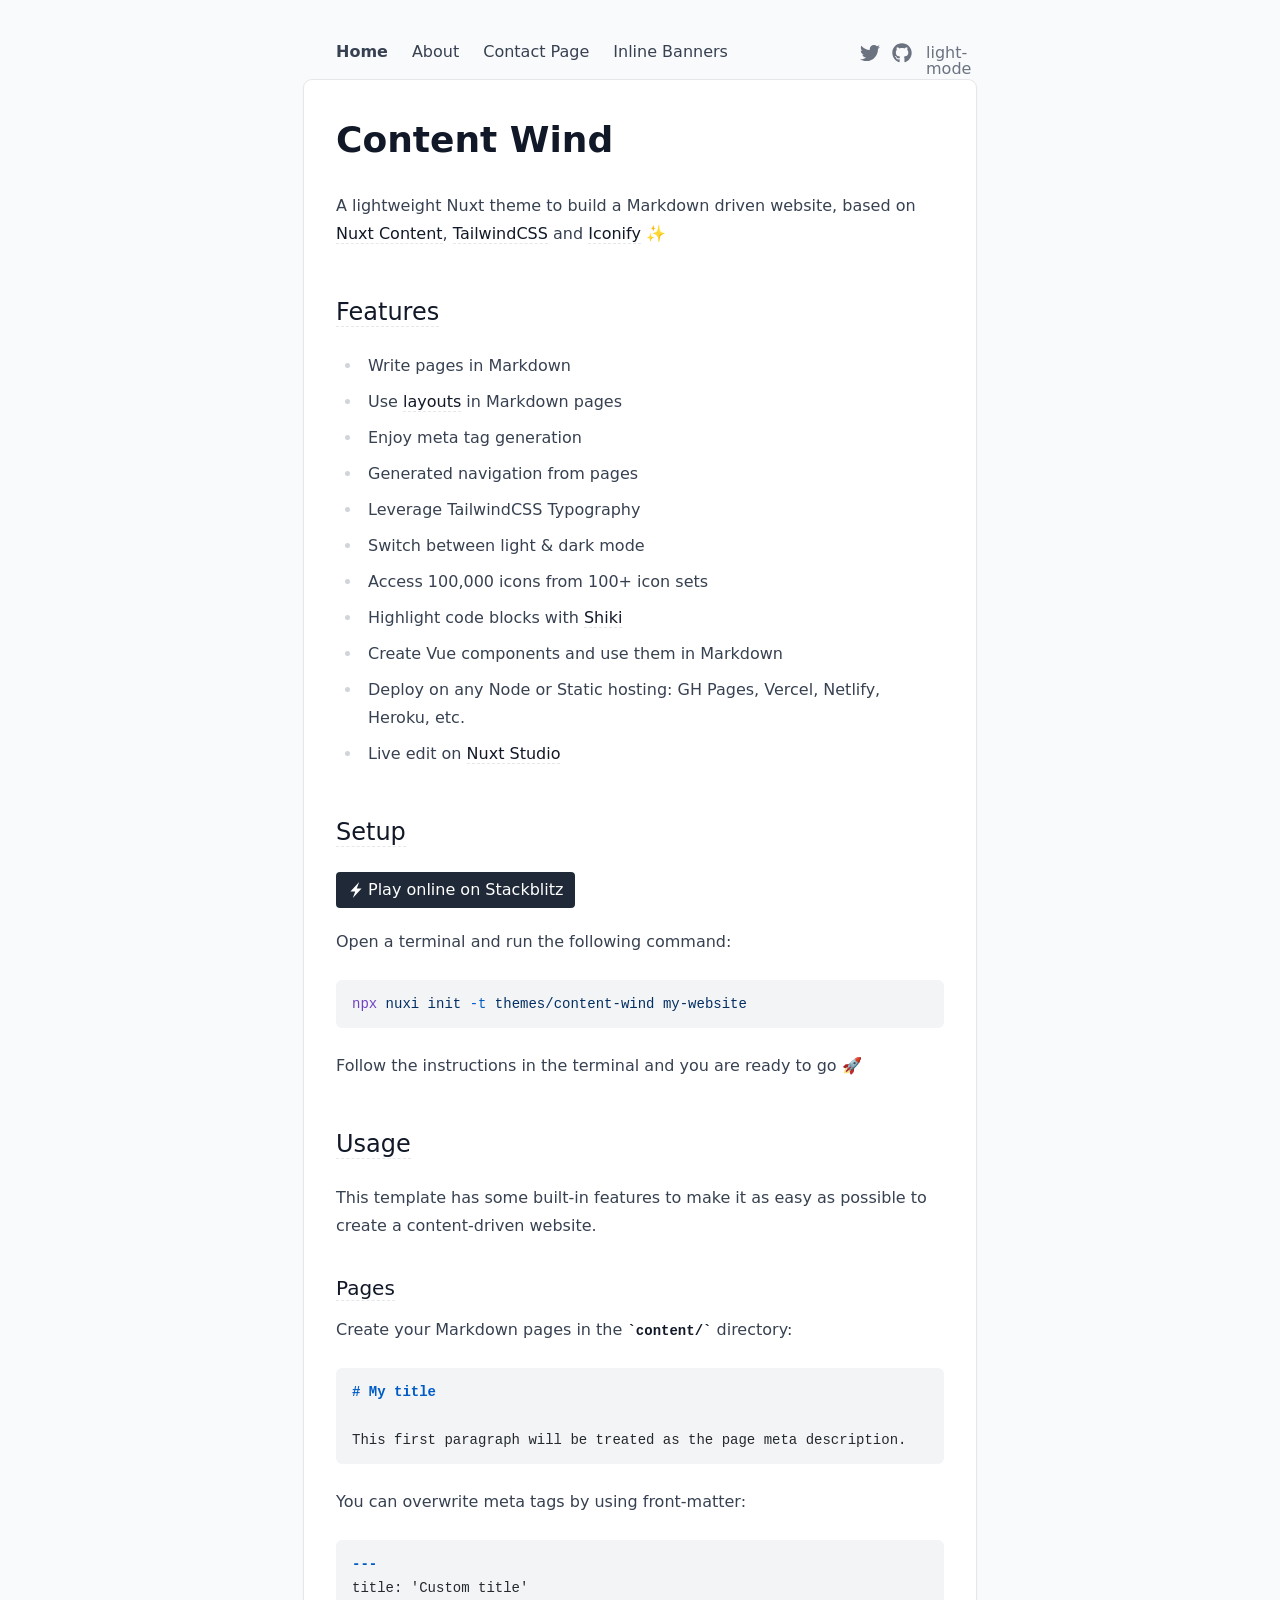
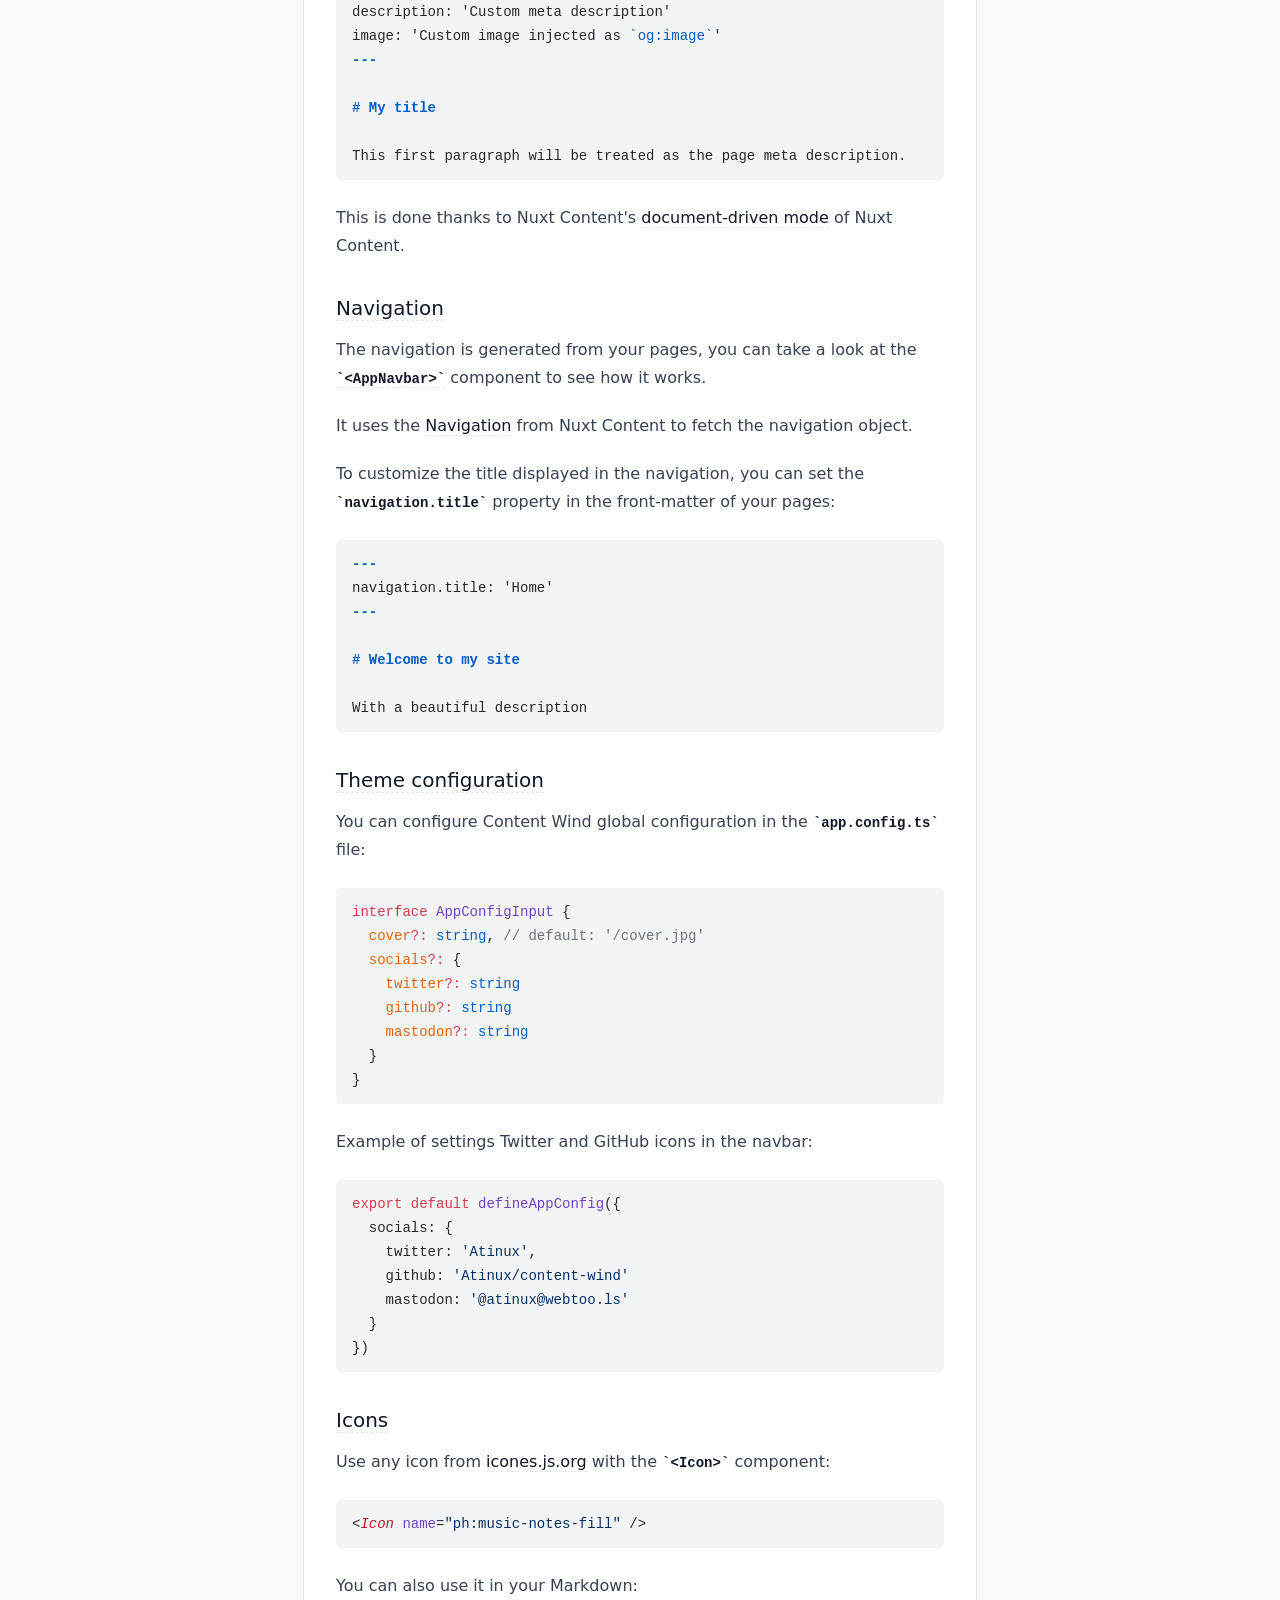
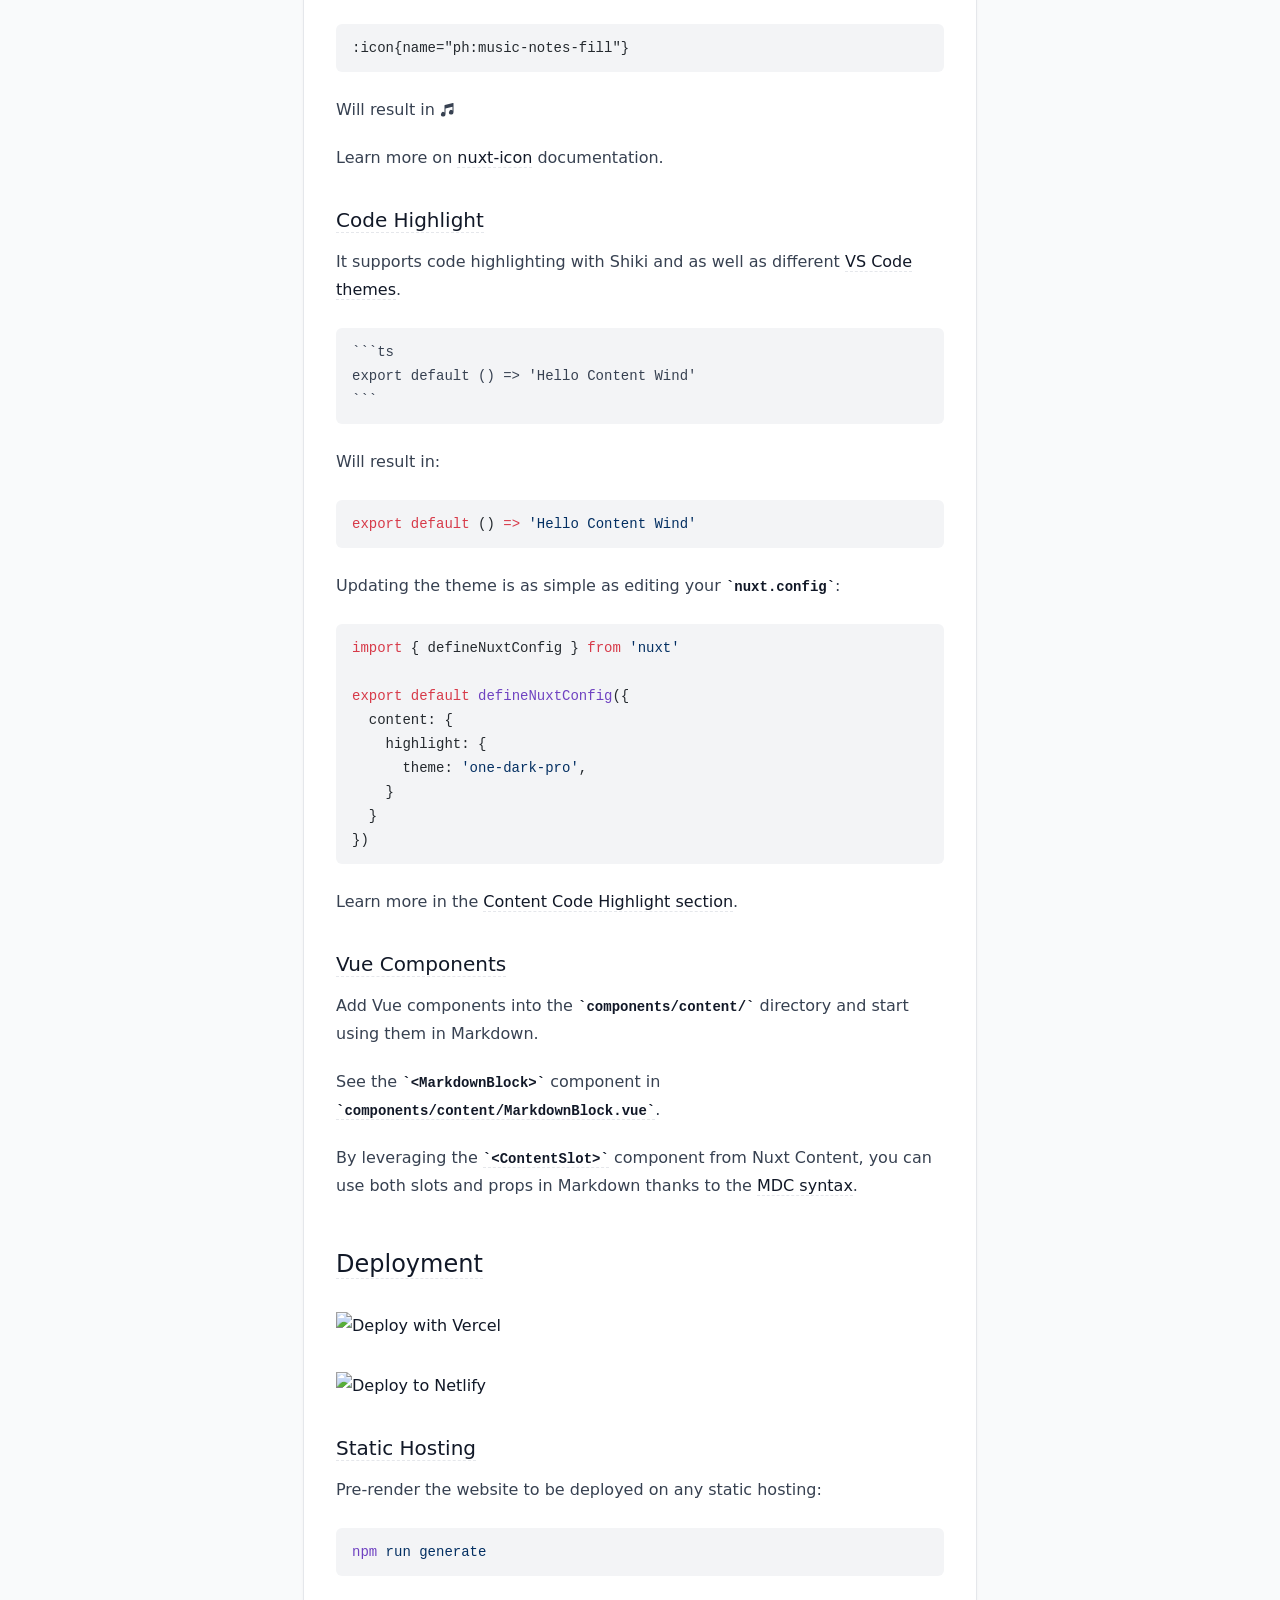
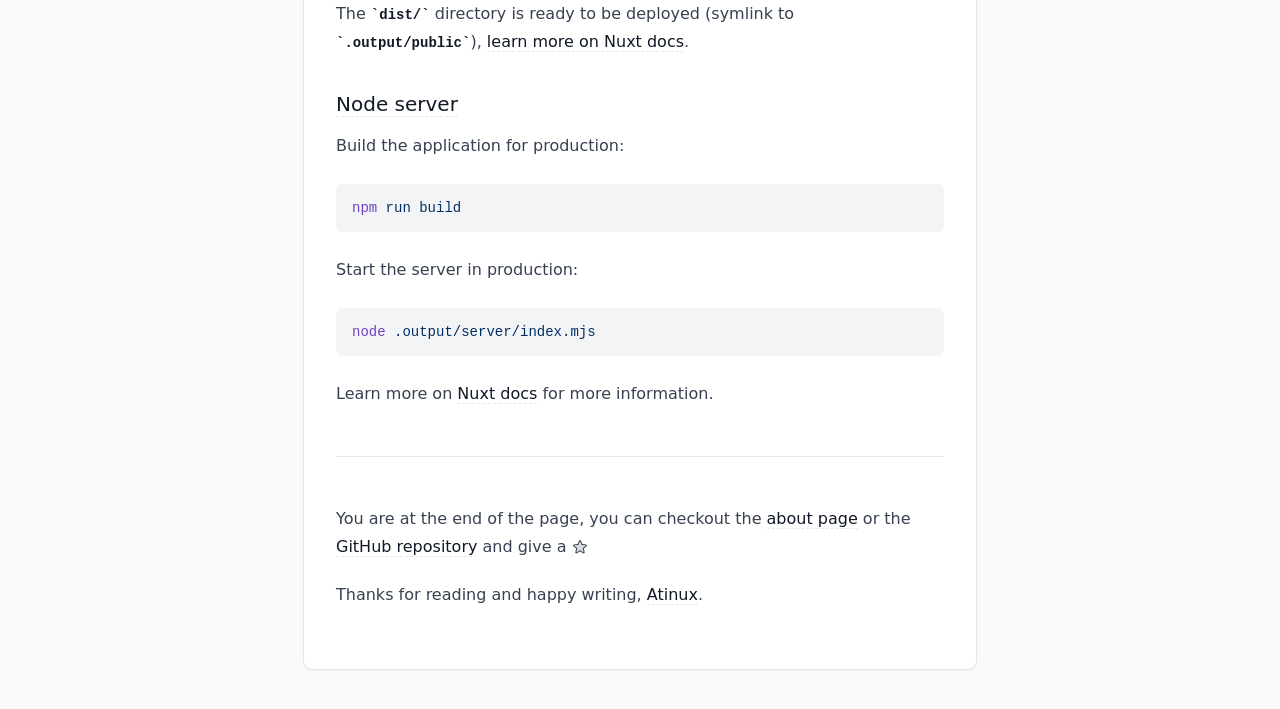
==== commit a8dd3b70: "Deploying to gh-pages from @ littlecm/content-wind-nuxtstudio@0d06c531f7efa2b4302b7de89bdd39ed066fda" ====
--- a/index.html
+++ b/index.html
@@ -1,13 +1,13 @@
 <!DOCTYPE html><html  lang="en" data-capo=""><head><meta charset="utf-8">
 <meta name="viewport" content="width=device-width, initial-scale=1">
 <title>Content Wind</title>
-<style>/*! tailwindcss v3.4.10 | MIT License | https://tailwindcss.com*/*,:after,:before{border:0 solid #e5e7eb;box-sizing:border-box}:after,:before{--tw-content:""}:host,html{line-height:1.5;-webkit-text-size-adjust:100%;font-family:ui-sans-serif,system-ui,sans-serif,Apple Color Emoji,Segoe UI Emoji,Segoe UI Symbol,Noto Color Emoji;font-feature-settings:normal;font-variation-settings:normal;tab-size:4;-webkit-tap-highlight-color:transparent}body{line-height:inherit;margin:0}hr{border-top-width:1px;color:inherit;height:0}abbr:where([title]){-webkit-text-decoration:underline dotted;text-decoration:underline dotted}h1,h2,h3,h4,h5,h6{font-size:inherit;font-weight:inherit}a{color:inherit;text-decoration:inherit}b,strong{font-weight:bolder}code,kbd,pre,samp{font-family:ui-monospace,SFMono-Regular,Menlo,Monaco,Consolas,Liberation Mono,Courier New,monospace;font-feature-settings:normal;font-size:1em;font-variation-settings:normal}small{font-size:80%}sub,sup{font-size:75%;line-height:0;position:relative;vertical-align:initial}sub{bottom:-.25em}sup{top:-.5em}table{border-collapse:collapse;border-color:inherit;text-indent:0}button,input,optgroup,select,textarea{color:inherit;font-family:inherit;font-feature-settings:inherit;font-size:100%;font-variation-settings:inherit;font-weight:inherit;letter-spacing:inherit;line-height:inherit;margin:0;padding:0}button,select{text-transform:none}button,input:where([type=button]),input:where([type=reset]),input:where([type=submit]){-webkit-appearance:button;background-color:initial;background-image:none}:-moz-focusring{outline:auto}:-moz-ui-invalid{box-shadow:none}progress{vertical-align:initial}::-webkit-inner-spin-button,::-webkit-outer-spin-button{height:auto}[type=search]{-webkit-appearance:textfield;outline-offset:-2px}::-webkit-search-decoration{-webkit-appearance:none}::-webkit-file-upload-button{-webkit-appearance:button;font:inherit}summary{display:list-item}blockquote,dd,dl,figure,h1,h2,h3,h4,h5,h6,hr,p,pre{margin:0}fieldset{margin:0}fieldset,legend{padding:0}menu,ol,ul{list-style:none;margin:0;padding:0}dialog{padding:0}textarea{resize:vertical}input::placeholder,textarea::placeholder{color:#9ca3af;opacity:1}[role=button],button{cursor:pointer}:disabled{cursor:default}audio,canvas,embed,iframe,img,object,svg,video{display:block;vertical-align:middle}img,video{height:auto;max-width:100%}[hidden]{display:none}*,::backdrop,:after,:before{--tw-border-spacing-x:0;--tw-border-spacing-y:0;--tw-translate-x:0;--tw-translate-y:0;--tw-rotate:0;--tw-skew-x:0;--tw-skew-y:0;--tw-scale-x:1;--tw-scale-y:1;--tw-pan-x: ;--tw-pan-y: ;--tw-pinch-zoom: ;--tw-scroll-snap-strictness:proximity;--tw-gradient-from-position: ;--tw-gradient-via-position: ;--tw-gradient-to-position: ;--tw-ordinal: ;--tw-slashed-zero: ;--tw-numeric-figure: ;--tw-numeric-spacing: ;--tw-numeric-fraction: ;--tw-ring-inset: ;--tw-ring-offset-width:0px;--tw-ring-offset-color:#fff;--tw-ring-color:#3b82f680;--tw-ring-offset-shadow:0 0 #0000;--tw-ring-shadow:0 0 #0000;--tw-shadow:0 0 #0000;--tw-shadow-colored:0 0 #0000;--tw-blur: ;--tw-brightness: ;--tw-contrast: ;--tw-grayscale: ;--tw-hue-rotate: ;--tw-invert: ;--tw-saturate: ;--tw-sepia: ;--tw-drop-shadow: ;--tw-backdrop-blur: ;--tw-backdrop-brightness: ;--tw-backdrop-contrast: ;--tw-backdrop-grayscale: ;--tw-backdrop-hue-rotate: ;--tw-backdrop-invert: ;--tw-backdrop-opacity: ;--tw-backdrop-saturate: ;--tw-backdrop-sepia: ;--tw-contain-size: ;--tw-contain-layout: ;--tw-contain-paint: ;--tw-contain-style: }.prose{color:var(--tw-prose-body);max-width:65ch}.prose :where(p):not(:where([class~=not-prose],[class~=not-prose] *)){margin-bottom:1.25em;margin-top:1.25em}.prose :where([class~=lead]):not(:where([class~=not-prose],[class~=not-prose] *)){color:var(--tw-prose-lead);font-size:1.25em;line-height:1.6;margin-bottom:1.2em;margin-top:1.2em}.prose :where(a):not(:where([class~=not-prose],[class~=not-prose] *)){color:var(--tw-prose-links);font-weight:500;text-decoration:underline}.prose :where(strong):not(:where([class~=not-prose],[class~=not-prose] *)){color:var(--tw-prose-bold);font-weight:600}.prose :where(a strong):not(:where([class~=not-prose],[class~=not-prose] *)){color:inherit}.prose :where(blockquote strong):not(:where([class~=not-prose],[class~=not-prose] *)){color:inherit}.prose :where(thead th strong):not(:where([class~=not-prose],[class~=not-prose] *)){color:inherit}.prose :where(ol):not(:where([class~=not-prose],[class~=not-prose] *)){list-style-type:decimal;margin-bottom:1.25em;margin-top:1.25em;padding-inline-start:1.625em}.prose :where(ol[type=A]):not(:where([class~=not-prose],[class~=not-prose] *)){list-style-type:upper-alpha}.prose :where(ol[type=a]):not(:where([class~=not-prose],[class~=not-prose] *)){list-style-type:lower-alpha}.prose :where(ol[type=A s]):not(:where([class~=not-prose],[class~=not-prose] *)){list-style-type:upper-alpha}.prose :where(ol[type=a s]):not(:where([class~=not-prose],[class~=not-prose] *)){list-style-type:lower-alpha}.prose :where(ol[type=I]):not(:where([class~=not-prose],[class~=not-prose] *)){list-style-type:upper-roman}.prose :where(ol[type=i]):not(:where([class~=not-prose],[class~=not-prose] *)){list-style-type:lower-roman}.prose :where(ol[type=I s]):not(:where([class~=not-prose],[class~=not-prose] *)){list-style-type:upper-roman}.prose :where(ol[type=i s]):not(:where([class~=not-prose],[class~=not-prose] *)){list-style-type:lower-roman}.prose :where(ol[type="1"]):not(:where([class~=not-prose],[class~=not-prose] *)){list-style-type:decimal}.prose :where(ul):not(:where([class~=not-prose],[class~=not-prose] *)){list-style-type:disc;margin-bottom:1.25em;margin-top:1.25em;padding-inline-start:1.625em}.prose :where(ol>li):not(:where([class~=not-prose],[class~=not-prose] *))::marker{color:var(--tw-prose-counters);font-weight:400}.prose :where(ul>li):not(:where([class~=not-prose],[class~=not-prose] *))::marker{color:var(--tw-prose-bullets)}.prose :where(dt):not(:where([class~=not-prose],[class~=not-prose] *)){color:var(--tw-prose-headings);font-weight:600;margin-top:1.25em}.prose :where(hr):not(:where([class~=not-prose],[class~=not-prose] *)){border-color:var(--tw-prose-hr);border-top-width:1px;margin-bottom:3em;margin-top:3em}.prose :where(blockquote):not(:where([class~=not-prose],[class~=not-prose] *)){border-inline-start-color:var(--tw-prose-quote-borders);border-inline-start-width:.25rem;color:var(--tw-prose-quotes);font-style:italic;font-weight:500;margin-bottom:1.6em;margin-top:1.6em;padding-inline-start:1em;quotes:"\201C""\201D""\2018""\2019"}.prose :where(blockquote p:first-of-type):not(:where([class~=not-prose],[class~=not-prose] *)):before{content:open-quote}.prose :where(blockquote p:last-of-type):not(:where([class~=not-prose],[class~=not-prose] *)):after{content:close-quote}.prose :where(h1):not(:where([class~=not-prose],[class~=not-prose] *)){color:var(--tw-prose-headings);font-size:2.25em;font-weight:800;line-height:1.1111111;margin-bottom:.8888889em;margin-top:0}.prose :where(h1 strong):not(:where([class~=not-prose],[class~=not-prose] *)){color:inherit;font-weight:900}.prose :where(h2):not(:where([class~=not-prose],[class~=not-prose] *)){color:var(--tw-prose-headings);font-size:1.5em;font-weight:700;line-height:1.3333333;margin-bottom:1em;margin-top:2em}.prose :where(h2 strong):not(:where([class~=not-prose],[class~=not-prose] *)){color:inherit;font-weight:800}.prose :where(h3):not(:where([class~=not-prose],[class~=not-prose] *)){color:var(--tw-prose-headings);font-size:1.25em;font-weight:600;line-height:1.6;margin-bottom:.6em;margin-top:1.6em}.prose :where(h3 strong):not(:where([class~=not-prose],[class~=not-prose] *)){color:inherit;font-weight:700}.prose :where(h4):not(:where([class~=not-prose],[class~=not-prose] *)){color:var(--tw-prose-headings);font-weight:600;line-height:1.5;margin-bottom:.5em;margin-top:1.5em}.prose :where(h4 strong):not(:where([class~=not-prose],[class~=not-prose] *)){color:inherit;font-weight:700}.prose :where(img):not(:where([class~=not-prose],[class~=not-prose] *)){margin-bottom:2em;margin-top:2em}.prose :where(picture):not(:where([class~=not-prose],[class~=not-prose] *)){display:block;margin-bottom:2em;margin-top:2em}.prose :where(video):not(:where([class~=not-prose],[class~=not-prose] *)){margin-bottom:2em;margin-top:2em}.prose :where(kbd):not(:where([class~=not-prose],[class~=not-prose] *)){border-radius:.3125rem;box-shadow:0 0 0 1px rgb(var(--tw-prose-kbd-shadows)/10%),0 3px 0 rgb(var(--tw-prose-kbd-shadows)/10%);color:var(--tw-prose-kbd);font-family:inherit;font-size:.875em;font-weight:500;padding-inline-end:.375em;padding-bottom:.1875em;padding-top:.1875em;padding-inline-start:.375em}.prose :where(code):not(:where([class~=not-prose],[class~=not-prose] *)){color:var(--tw-prose-code);font-size:.875em;font-weight:600}.prose :where(code):not(:where([class~=not-prose],[class~=not-prose] *)):before{content:"`"}.prose :where(code):not(:where([class~=not-prose],[class~=not-prose] *)):after{content:"`"}.prose :where(a code):not(:where([class~=not-prose],[class~=not-prose] *)){color:inherit}.prose :where(h1 code):not(:where([class~=not-prose],[class~=not-prose] *)){color:inherit}.prose :where(h2 code):not(:where([class~=not-prose],[class~=not-prose] *)){color:inherit;font-size:.875em}.prose :where(h3 code):not(:where([class~=not-prose],[class~=not-prose] *)){color:inherit;font-size:.9em}.prose :where(h4 code):not(:where([class~=not-prose],[class~=not-prose] *)){color:inherit}.prose :where(blockquote code):not(:where([class~=not-prose],[class~=not-prose] *)){color:inherit}.prose :where(thead th code):not(:where([class~=not-prose],[class~=not-prose] *)){color:inherit}.prose :where(pre):not(:where([class~=not-prose],[class~=not-prose] *)){background-color:var(--tw-prose-pre-bg);border-radius:.375rem;color:var(--tw-prose-pre-code);font-size:.875em;font-weight:400;line-height:1.7142857;margin-bottom:1.7142857em;margin-top:1.7142857em;overflow-x:auto;padding-inline-end:1.1428571em;padding-bottom:.8571429em;padding-top:.8571429em;padding-inline-start:1.1428571em}.prose :where(pre code):not(:where([class~=not-prose],[class~=not-prose] *)){background-color:initial;border-radius:0;border-width:0;color:inherit;font-family:inherit;font-size:inherit;font-weight:inherit;line-height:inherit;padding:0}.prose :where(pre code):not(:where([class~=not-prose],[class~=not-prose] *)):before{content:none}.prose :where(pre code):not(:where([class~=not-prose],[class~=not-prose] *)):after{content:none}.prose :where(table):not(:where([class~=not-prose],[class~=not-prose] *)){font-size:.875em;line-height:1.7142857;margin-bottom:2em;margin-top:2em;table-layout:auto;width:100%}.prose :where(thead):not(:where([class~=not-prose],[class~=not-prose] *)){border-bottom-color:var(--tw-prose-th-borders);border-bottom-width:1px}.prose :where(thead th):not(:where([class~=not-prose],[class~=not-prose] *)){color:var(--tw-prose-headings);font-weight:600;padding-inline-end:.5714286em;padding-bottom:.5714286em;padding-inline-start:.5714286em;vertical-align:bottom}.prose :where(tbody tr):not(:where([class~=not-prose],[class~=not-prose] *)){border-bottom-color:var(--tw-prose-td-borders);border-bottom-width:1px}.prose :where(tbody tr:last-child):not(:where([class~=not-prose],[class~=not-prose] *)){border-bottom-width:0}.prose :where(tbody td):not(:where([class~=not-prose],[class~=not-prose] *)){vertical-align:initial}.prose :where(tfoot):not(:where([class~=not-prose],[class~=not-prose] *)){border-top-color:var(--tw-prose-th-borders);border-top-width:1px}.prose :where(tfoot td):not(:where([class~=not-prose],[class~=not-prose] *)){vertical-align:top}.prose :where(th,td):not(:where([class~=not-prose],[class~=not-prose] *)){text-align:start}.prose :where(figure>*):not(:where([class~=not-prose],[class~=not-prose] *)){margin-bottom:0;margin-top:0}.prose :where(figcaption):not(:where([class~=not-prose],[class~=not-prose] *)){color:var(--tw-prose-captions);font-size:.875em;line-height:1.4285714;margin-top:.8571429em}.prose{--tw-prose-body:#374151;--tw-prose-headings:#111827;--tw-prose-lead:#4b5563;--tw-prose-links:#111827;--tw-prose-bold:#111827;--tw-prose-counters:#6b7280;--tw-prose-bullets:#d1d5db;--tw-prose-hr:#e5e7eb;--tw-prose-quotes:#111827;--tw-prose-quote-borders:#e5e7eb;--tw-prose-captions:#6b7280;--tw-prose-kbd:#111827;--tw-prose-kbd-shadows:17 24 39;--tw-prose-code:#111827;--tw-prose-pre-code:#e5e7eb;--tw-prose-pre-bg:#1f2937;--tw-prose-th-borders:#d1d5db;--tw-prose-td-borders:#e5e7eb;--tw-prose-invert-body:#d1d5db;--tw-prose-invert-headings:#fff;--tw-prose-invert-lead:#9ca3af;--tw-prose-invert-links:#fff;--tw-prose-invert-bold:#fff;--tw-prose-invert-counters:#9ca3af;--tw-prose-invert-bullets:#4b5563;--tw-prose-invert-hr:#374151;--tw-prose-invert-quotes:#f3f4f6;--tw-prose-invert-quote-borders:#374151;--tw-prose-invert-captions:#9ca3af;--tw-prose-invert-kbd:#fff;--tw-prose-invert-kbd-shadows:255 255 255;--tw-prose-invert-code:#fff;--tw-prose-invert-pre-code:#d1d5db;--tw-prose-invert-pre-bg:#00000080;--tw-prose-invert-th-borders:#4b5563;--tw-prose-invert-td-borders:#374151;font-size:1rem;line-height:1.75}.prose :where(picture>img):not(:where([class~=not-prose],[class~=not-prose] *)){margin-bottom:0;margin-top:0}.prose :where(li):not(:where([class~=not-prose],[class~=not-prose] *)){margin-bottom:.5em;margin-top:.5em}.prose :where(ol>li):not(:where([class~=not-prose],[class~=not-prose] *)){padding-inline-start:.375em}.prose :where(ul>li):not(:where([class~=not-prose],[class~=not-prose] *)){padding-inline-start:.375em}.prose :where(.prose>ul>li p):not(:where([class~=not-prose],[class~=not-prose] *)){margin-bottom:.75em;margin-top:.75em}.prose :where(.prose>ul>li>p:first-child):not(:where([class~=not-prose],[class~=not-prose] *)){margin-top:1.25em}.prose :where(.prose>ul>li>p:last-child):not(:where([class~=not-prose],[class~=not-prose] *)){margin-bottom:1.25em}.prose :where(.prose>ol>li>p:first-child):not(:where([class~=not-prose],[class~=not-prose] *)){margin-top:1.25em}.prose :where(.prose>ol>li>p:last-child):not(:where([class~=not-prose],[class~=not-prose] *)){margin-bottom:1.25em}.prose :where(ul ul,ul ol,ol ul,ol ol):not(:where([class~=not-prose],[class~=not-prose] *)){margin-bottom:.75em;margin-top:.75em}.prose :where(dl):not(:where([class~=not-prose],[class~=not-prose] *)){margin-bottom:1.25em;margin-top:1.25em}.prose :where(dd):not(:where([class~=not-prose],[class~=not-prose] *)){margin-top:.5em;padding-inline-start:1.625em}.prose :where(hr+*):not(:where([class~=not-prose],[class~=not-prose] *)){margin-top:0}.prose :where(h2+*):not(:where([class~=not-prose],[class~=not-prose] *)){margin-top:0}.prose :where(h3+*):not(:where([class~=not-prose],[class~=not-prose] *)){margin-top:0}.prose :where(h4+*):not(:where([class~=not-prose],[class~=not-prose] *)){margin-top:0}.prose :where(thead th:first-child):not(:where([class~=not-prose],[class~=not-prose] *)){padding-inline-start:0}.prose :where(thead th:last-child):not(:where([class~=not-prose],[class~=not-prose] *)){padding-inline-end:0}.prose :where(tbody td,tfoot td):not(:where([class~=not-prose],[class~=not-prose] *)){padding-inline-end:.5714286em;padding-bottom:.5714286em;padding-top:.5714286em;padding-inline-start:.5714286em}.prose :where(tbody td:first-child,tfoot td:first-child):not(:where([class~=not-prose],[class~=not-prose] *)){padding-inline-start:0}.prose :where(tbody td:last-child,tfoot td:last-child):not(:where([class~=not-prose],[class~=not-prose] *)){padding-inline-end:0}.prose :where(figure):not(:where([class~=not-prose],[class~=not-prose] *)){margin-bottom:2em;margin-top:2em}.prose :where(.prose>:first-child):not(:where([class~=not-prose],[class~=not-prose] *)){margin-top:0}.prose :where(.prose>:last-child):not(:where([class~=not-prose],[class~=not-prose] *)){margin-bottom:0}.sr-only{height:1px;margin:-1px;overflow:hidden;padding:0;position:absolute;width:1px;clip:rect(0,0,0,0);border-width:0;white-space:nowrap}.static{position:static}.m-auto{margin:auto}.mx-auto{margin-left:auto;margin-right:auto}.mr-6{margin-right:1.5rem}.block{display:block}.inline-block{display:inline-block}.inline{display:inline}.flex{display:flex}.inline-flex{display:inline-flex}.h-4{height:1rem}.h-5{height:1.25rem}.w-4{width:1rem}.w-5{width:1.25rem}.max-w-2xl{max-width:42rem}.max-w-full{max-width:100%}.max-w-none{max-width:none}.items-center{align-items:center}.justify-between{justify-content:space-between}.gap-1{gap:.25rem}.space-x-3>:not([hidden])~:not([hidden]){--tw-space-x-reverse:0;margin-left:calc(.75rem*(1 - var(--tw-space-x-reverse)));margin-right:calc(.75rem*var(--tw-space-x-reverse))}.overflow-x-auto{overflow-x:auto}.rounded{border-radius:.25rem}.bg-gray-50{--tw-bg-opacity:1;background-color:rgb(249 250 251/var(--tw-bg-opacity))}.bg-gray-800{--tw-bg-opacity:1;background-color:rgb(31 41 55/var(--tw-bg-opacity))}.bg-white{--tw-bg-opacity:1;background-color:rgb(255 255 255/var(--tw-bg-opacity))}.px-3{padding-left:.75rem;padding-right:.75rem}.px-4{padding-left:1rem;padding-right:1rem}.py-1{padding-bottom:.25rem;padding-top:.25rem}.py-10{padding-bottom:2.5rem;padding-top:2.5rem}.py-4{padding-bottom:1rem;padding-top:1rem}.text-2xl{font-size:1.5rem;line-height:2rem}.font-bold{font-weight:700}.text-black{--tw-text-opacity:1;color:rgb(0 0 0/var(--tw-text-opacity))}.text-gray-500{--tw-text-opacity:1;color:rgb(107 114 128/var(--tw-text-opacity))}.text-gray-700{--tw-text-opacity:1;color:rgb(55 65 81/var(--tw-text-opacity))}.text-white{--tw-text-opacity:1;color:rgb(255 255 255/var(--tw-text-opacity))}.no-underline{text-decoration-line:none}.ring-1{--tw-ring-offset-shadow:var(--tw-ring-inset) 0 0 0 var(--tw-ring-offset-width) var(--tw-ring-offset-color);--tw-ring-shadow:var(--tw-ring-inset) 0 0 0 calc(1px + var(--tw-ring-offset-width)) var(--tw-ring-color);box-shadow:var(--tw-ring-offset-shadow),var(--tw-ring-shadow),var(--tw-shadow,0 0 #0000)}.ring-gray-200{--tw-ring-opacity:1;--tw-ring-color:rgb(229 231 235/var(--tw-ring-opacity))}.transition{transition-duration:.15s;transition-property:color,background-color,border-color,text-decoration-color,fill,stroke,opacity,box-shadow,transform,filter,-webkit-backdrop-filter;transition-property:color,background-color,border-color,text-decoration-color,fill,stroke,opacity,box-shadow,transform,filter,backdrop-filter;transition-property:color,background-color,border-color,text-decoration-color,fill,stroke,opacity,box-shadow,transform,filter,backdrop-filter,-webkit-backdrop-filter;transition-timing-function:cubic-bezier(.4,0,.2,1)}.dark\:prose-invert:is(.dark *){--tw-prose-body:var(--tw-prose-invert-body);--tw-prose-headings:var(--tw-prose-invert-headings);--tw-prose-lead:var(--tw-prose-invert-lead);--tw-prose-links:var(--tw-prose-invert-links);--tw-prose-bold:var(--tw-prose-invert-bold);--tw-prose-counters:var(--tw-prose-invert-counters);--tw-prose-bullets:var(--tw-prose-invert-bullets);--tw-prose-hr:var(--tw-prose-invert-hr);--tw-prose-quotes:var(--tw-prose-invert-quotes);--tw-prose-quote-borders:var(--tw-prose-invert-quote-borders);--tw-prose-captions:var(--tw-prose-invert-captions);--tw-prose-kbd:var(--tw-prose-invert-kbd);--tw-prose-kbd-shadows:var(--tw-prose-invert-kbd-shadows);--tw-prose-code:var(--tw-prose-invert-code);--tw-prose-pre-code:var(--tw-prose-invert-pre-code);--tw-prose-pre-bg:var(--tw-prose-invert-pre-bg);--tw-prose-th-borders:var(--tw-prose-invert-th-borders);--tw-prose-td-borders:var(--tw-prose-invert-td-borders)}.hover\:text-gray-700:hover{--tw-text-opacity:1;color:rgb(55 65 81/var(--tw-text-opacity))}.prose-a\:border-b :is(:where(a):not(:where([class~=not-prose],[class~=not-prose] *))){border-bottom-width:1px}.prose-a\:border-dashed :is(:where(a):not(:where([class~=not-prose],[class~=not-prose] *))){border-style:dashed}.prose-a\:font-normal :is(:where(a):not(:where([class~=not-prose],[class~=not-prose] *))){font-weight:400}.prose-a\:no-underline :is(:where(a):not(:where([class~=not-prose],[class~=not-prose] *))){text-decoration-line:none}.hover\:prose-a\:border-solid :is(:where(a):not(:where([class~=not-prose],[class~=not-prose] *))):hover{border-style:solid}.hover\:prose-a\:border-primary-400 :is(:where(a):not(:where([class~=not-prose],[class~=not-prose] *))):hover{--tw-border-opacity:1;border-color:rgb(52 211 153/var(--tw-border-opacity))}.hover\:prose-a\:text-primary-400 :is(:where(a):not(:where([class~=not-prose],[class~=not-prose] *))):hover{--tw-text-opacity:1;color:rgb(52 211 153/var(--tw-text-opacity))}.prose-pre\:bg-gray-100 :is(:where(pre):not(:where([class~=not-prose],[class~=not-prose] *))){--tw-bg-opacity:1;background-color:rgb(243 244 246/var(--tw-bg-opacity))}.dark\:bg-gray-200:is(.dark *){--tw-bg-opacity:1;background-color:rgb(229 231 235/var(--tw-bg-opacity))}.dark\:bg-gray-800:is(.dark *){--tw-bg-opacity:1;background-color:rgb(31 41 55/var(--tw-bg-opacity))}.dark\:bg-gray-900:is(.dark *){--tw-bg-opacity:1;background-color:rgb(17 24 39/var(--tw-bg-opacity))}.dark\:text-gray-100:is(.dark *){--tw-text-opacity:1;color:rgb(243 244 246/var(--tw-text-opacity))}.dark\:text-gray-200:is(.dark *){--tw-text-opacity:1;color:rgb(229 231 235/var(--tw-text-opacity))}.dark\:text-gray-300:is(.dark *){--tw-text-opacity:1;color:rgb(209 213 219/var(--tw-text-opacity))}.dark\:text-gray-950:is(.dark *){--tw-text-opacity:1;color:rgb(3 7 18/var(--tw-text-opacity))}.dark\:ring-gray-700:is(.dark *){--tw-ring-opacity:1;--tw-ring-color:rgb(55 65 81/var(--tw-ring-opacity))}.dark\:hover\:text-gray-300:hover:is(.dark *){--tw-text-opacity:1;color:rgb(209 213 219/var(--tw-text-opacity))}.dark\:prose-pre\:bg-gray-900 :is(:where(pre):not(:where([class~=not-prose],[class~=not-prose] *))):is(.dark *){--tw-bg-opacity:1;background-color:rgb(17 24 39/var(--tw-bg-opacity))}@media (min-width:640px){.sm\:rounded{border-radius:.25rem}.sm\:rounded-lg{border-radius:.5rem}.sm\:px-8{padding-left:2rem;padding-right:2rem}.sm\:pb-10{padding-bottom:2.5rem}.sm\:pt-6{padding-top:1.5rem}.sm\:shadow{--tw-shadow:0 1px 3px 0 #0000001a,0 1px 2px -1px #0000001a;--tw-shadow-colored:0 1px 3px 0 var(--tw-shadow-color),0 1px 2px -1px var(--tw-shadow-color);box-shadow:var(--tw-ring-offset-shadow,0 0 #0000),var(--tw-ring-shadow,0 0 #0000),var(--tw-shadow)}}</style>
+<style>/*! tailwindcss v3.4.10 | MIT License | https://tailwindcss.com*/*,:after,:before{border:0 solid #e5e7eb;box-sizing:border-box}:after,:before{--tw-content:""}:host,html{line-height:1.5;-webkit-text-size-adjust:100%;font-family:ui-sans-serif,system-ui,sans-serif,Apple Color Emoji,Segoe UI Emoji,Segoe UI Symbol,Noto Color Emoji;font-feature-settings:normal;font-variation-settings:normal;tab-size:4;-webkit-tap-highlight-color:transparent}body{line-height:inherit;margin:0}hr{border-top-width:1px;color:inherit;height:0}abbr:where([title]){-webkit-text-decoration:underline dotted;text-decoration:underline dotted}h1,h2,h3,h4,h5,h6{font-size:inherit;font-weight:inherit}a{color:inherit;text-decoration:inherit}b,strong{font-weight:bolder}code,kbd,pre,samp{font-family:ui-monospace,SFMono-Regular,Menlo,Monaco,Consolas,Liberation Mono,Courier New,monospace;font-feature-settings:normal;font-size:1em;font-variation-settings:normal}small{font-size:80%}sub,sup{font-size:75%;line-height:0;position:relative;vertical-align:initial}sub{bottom:-.25em}sup{top:-.5em}table{border-collapse:collapse;border-color:inherit;text-indent:0}button,input,optgroup,select,textarea{color:inherit;font-family:inherit;font-feature-settings:inherit;font-size:100%;font-variation-settings:inherit;font-weight:inherit;letter-spacing:inherit;line-height:inherit;margin:0;padding:0}button,select{text-transform:none}button,input:where([type=button]),input:where([type=reset]),input:where([type=submit]){-webkit-appearance:button;background-color:initial;background-image:none}:-moz-focusring{outline:auto}:-moz-ui-invalid{box-shadow:none}progress{vertical-align:initial}::-webkit-inner-spin-button,::-webkit-outer-spin-button{height:auto}[type=search]{-webkit-appearance:textfield;outline-offset:-2px}::-webkit-search-decoration{-webkit-appearance:none}::-webkit-file-upload-button{-webkit-appearance:button;font:inherit}summary{display:list-item}blockquote,dd,dl,figure,h1,h2,h3,h4,h5,h6,hr,p,pre{margin:0}fieldset{margin:0}fieldset,legend{padding:0}menu,ol,ul{list-style:none;margin:0;padding:0}dialog{padding:0}textarea{resize:vertical}input::placeholder,textarea::placeholder{color:#9ca3af;opacity:1}[role=button],button{cursor:pointer}:disabled{cursor:default}audio,canvas,embed,iframe,img,object,svg,video{display:block;vertical-align:middle}img,video{height:auto;max-width:100%}[hidden]{display:none}*,::backdrop,:after,:before{--tw-border-spacing-x:0;--tw-border-spacing-y:0;--tw-translate-x:0;--tw-translate-y:0;--tw-rotate:0;--tw-skew-x:0;--tw-skew-y:0;--tw-scale-x:1;--tw-scale-y:1;--tw-pan-x: ;--tw-pan-y: ;--tw-pinch-zoom: ;--tw-scroll-snap-strictness:proximity;--tw-gradient-from-position: ;--tw-gradient-via-position: ;--tw-gradient-to-position: ;--tw-ordinal: ;--tw-slashed-zero: ;--tw-numeric-figure: ;--tw-numeric-spacing: ;--tw-numeric-fraction: ;--tw-ring-inset: ;--tw-ring-offset-width:0px;--tw-ring-offset-color:#fff;--tw-ring-color:#3b82f680;--tw-ring-offset-shadow:0 0 #0000;--tw-ring-shadow:0 0 #0000;--tw-shadow:0 0 #0000;--tw-shadow-colored:0 0 #0000;--tw-blur: ;--tw-brightness: ;--tw-contrast: ;--tw-grayscale: ;--tw-hue-rotate: ;--tw-invert: ;--tw-saturate: ;--tw-sepia: ;--tw-drop-shadow: ;--tw-backdrop-blur: ;--tw-backdrop-brightness: ;--tw-backdrop-contrast: ;--tw-backdrop-grayscale: ;--tw-backdrop-hue-rotate: ;--tw-backdrop-invert: ;--tw-backdrop-opacity: ;--tw-backdrop-saturate: ;--tw-backdrop-sepia: ;--tw-contain-size: ;--tw-contain-layout: ;--tw-contain-paint: ;--tw-contain-style: }.container{width:100%}@media (min-width:640px){.container{max-width:640px}}@media (min-width:768px){.container{max-width:768px}}@media (min-width:1024px){.container{max-width:1024px}}@media (min-width:1280px){.container{max-width:1280px}}@media (min-width:1536px){.container{max-width:1536px}}.prose{color:var(--tw-prose-body);max-width:65ch}.prose :where(p):not(:where([class~=not-prose],[class~=not-prose] *)){margin-bottom:1.25em;margin-top:1.25em}.prose :where([class~=lead]):not(:where([class~=not-prose],[class~=not-prose] *)){color:var(--tw-prose-lead);font-size:1.25em;line-height:1.6;margin-bottom:1.2em;margin-top:1.2em}.prose :where(a):not(:where([class~=not-prose],[class~=not-prose] *)){color:var(--tw-prose-links);font-weight:500;text-decoration:underline}.prose :where(strong):not(:where([class~=not-prose],[class~=not-prose] *)){color:var(--tw-prose-bold);font-weight:600}.prose :where(a strong):not(:where([class~=not-prose],[class~=not-prose] *)){color:inherit}.prose :where(blockquote strong):not(:where([class~=not-prose],[class~=not-prose] *)){color:inherit}.prose :where(thead th strong):not(:where([class~=not-prose],[class~=not-prose] *)){color:inherit}.prose :where(ol):not(:where([class~=not-prose],[class~=not-prose] *)){list-style-type:decimal;margin-bottom:1.25em;margin-top:1.25em;padding-inline-start:1.625em}.prose :where(ol[type=A]):not(:where([class~=not-prose],[class~=not-prose] *)){list-style-type:upper-alpha}.prose :where(ol[type=a]):not(:where([class~=not-prose],[class~=not-prose] *)){list-style-type:lower-alpha}.prose :where(ol[type=A s]):not(:where([class~=not-prose],[class~=not-prose] *)){list-style-type:upper-alpha}.prose :where(ol[type=a s]):not(:where([class~=not-prose],[class~=not-prose] *)){list-style-type:lower-alpha}.prose :where(ol[type=I]):not(:where([class~=not-prose],[class~=not-prose] *)){list-style-type:upper-roman}.prose :where(ol[type=i]):not(:where([class~=not-prose],[class~=not-prose] *)){list-style-type:lower-roman}.prose :where(ol[type=I s]):not(:where([class~=not-prose],[class~=not-prose] *)){list-style-type:upper-roman}.prose :where(ol[type=i s]):not(:where([class~=not-prose],[class~=not-prose] *)){list-style-type:lower-roman}.prose :where(ol[type="1"]):not(:where([class~=not-prose],[class~=not-prose] *)){list-style-type:decimal}.prose :where(ul):not(:where([class~=not-prose],[class~=not-prose] *)){list-style-type:disc;margin-bottom:1.25em;margin-top:1.25em;padding-inline-start:1.625em}.prose :where(ol>li):not(:where([class~=not-prose],[class~=not-prose] *))::marker{color:var(--tw-prose-counters);font-weight:400}.prose :where(ul>li):not(:where([class~=not-prose],[class~=not-prose] *))::marker{color:var(--tw-prose-bullets)}.prose :where(dt):not(:where([class~=not-prose],[class~=not-prose] *)){color:var(--tw-prose-headings);font-weight:600;margin-top:1.25em}.prose :where(hr):not(:where([class~=not-prose],[class~=not-prose] *)){border-color:var(--tw-prose-hr);border-top-width:1px;margin-bottom:3em;margin-top:3em}.prose :where(blockquote):not(:where([class~=not-prose],[class~=not-prose] *)){border-inline-start-color:var(--tw-prose-quote-borders);border-inline-start-width:.25rem;color:var(--tw-prose-quotes);font-style:italic;font-weight:500;margin-bottom:1.6em;margin-top:1.6em;padding-inline-start:1em;quotes:"\201C""\201D""\2018""\2019"}.prose :where(blockquote p:first-of-type):not(:where([class~=not-prose],[class~=not-prose] *)):before{content:open-quote}.prose :where(blockquote p:last-of-type):not(:where([class~=not-prose],[class~=not-prose] *)):after{content:close-quote}.prose :where(h1):not(:where([class~=not-prose],[class~=not-prose] *)){color:var(--tw-prose-headings);font-size:2.25em;font-weight:800;line-height:1.1111111;margin-bottom:.8888889em;margin-top:0}.prose :where(h1 strong):not(:where([class~=not-prose],[class~=not-prose] *)){color:inherit;font-weight:900}.prose :where(h2):not(:where([class~=not-prose],[class~=not-prose] *)){color:var(--tw-prose-headings);font-size:1.5em;font-weight:700;line-height:1.3333333;margin-bottom:1em;margin-top:2em}.prose :where(h2 strong):not(:where([class~=not-prose],[class~=not-prose] *)){color:inherit;font-weight:800}.prose :where(h3):not(:where([class~=not-prose],[class~=not-prose] *)){color:var(--tw-prose-headings);font-size:1.25em;font-weight:600;line-height:1.6;margin-bottom:.6em;margin-top:1.6em}.prose :where(h3 strong):not(:where([class~=not-prose],[class~=not-prose] *)){color:inherit;font-weight:700}.prose :where(h4):not(:where([class~=not-prose],[class~=not-prose] *)){color:var(--tw-prose-headings);font-weight:600;line-height:1.5;margin-bottom:.5em;margin-top:1.5em}.prose :where(h4 strong):not(:where([class~=not-prose],[class~=not-prose] *)){color:inherit;font-weight:700}.prose :where(img):not(:where([class~=not-prose],[class~=not-prose] *)){margin-bottom:2em;margin-top:2em}.prose :where(picture):not(:where([class~=not-prose],[class~=not-prose] *)){display:block;margin-bottom:2em;margin-top:2em}.prose :where(video):not(:where([class~=not-prose],[class~=not-prose] *)){margin-bottom:2em;margin-top:2em}.prose :where(kbd):not(:where([class~=not-prose],[class~=not-prose] *)){border-radius:.3125rem;box-shadow:0 0 0 1px rgb(var(--tw-prose-kbd-shadows)/10%),0 3px 0 rgb(var(--tw-prose-kbd-shadows)/10%);color:var(--tw-prose-kbd);font-family:inherit;font-size:.875em;font-weight:500;padding-inline-end:.375em;padding-bottom:.1875em;padding-top:.1875em;padding-inline-start:.375em}.prose :where(code):not(:where([class~=not-prose],[class~=not-prose] *)){color:var(--tw-prose-code);font-size:.875em;font-weight:600}.prose :where(code):not(:where([class~=not-prose],[class~=not-prose] *)):before{content:"`"}.prose :where(code):not(:where([class~=not-prose],[class~=not-prose] *)):after{content:"`"}.prose :where(a code):not(:where([class~=not-prose],[class~=not-prose] *)){color:inherit}.prose :where(h1 code):not(:where([class~=not-prose],[class~=not-prose] *)){color:inherit}.prose :where(h2 code):not(:where([class~=not-prose],[class~=not-prose] *)){color:inherit;font-size:.875em}.prose :where(h3 code):not(:where([class~=not-prose],[class~=not-prose] *)){color:inherit;font-size:.9em}.prose :where(h4 code):not(:where([class~=not-prose],[class~=not-prose] *)){color:inherit}.prose :where(blockquote code):not(:where([class~=not-prose],[class~=not-prose] *)){color:inherit}.prose :where(thead th code):not(:where([class~=not-prose],[class~=not-prose] *)){color:inherit}.prose :where(pre):not(:where([class~=not-prose],[class~=not-prose] *)){background-color:var(--tw-prose-pre-bg);border-radius:.375rem;color:var(--tw-prose-pre-code);font-size:.875em;font-weight:400;line-height:1.7142857;margin-bottom:1.7142857em;margin-top:1.7142857em;overflow-x:auto;padding-inline-end:1.1428571em;padding-bottom:.8571429em;padding-top:.8571429em;padding-inline-start:1.1428571em}.prose :where(pre code):not(:where([class~=not-prose],[class~=not-prose] *)){background-color:initial;border-radius:0;border-width:0;color:inherit;font-family:inherit;font-size:inherit;font-weight:inherit;line-height:inherit;padding:0}.prose :where(pre code):not(:where([class~=not-prose],[class~=not-prose] *)):before{content:none}.prose :where(pre code):not(:where([class~=not-prose],[class~=not-prose] *)):after{content:none}.prose :where(table):not(:where([class~=not-prose],[class~=not-prose] *)){font-size:.875em;line-height:1.7142857;margin-bottom:2em;margin-top:2em;table-layout:auto;width:100%}.prose :where(thead):not(:where([class~=not-prose],[class~=not-prose] *)){border-bottom-color:var(--tw-prose-th-borders);border-bottom-width:1px}.prose :where(thead th):not(:where([class~=not-prose],[class~=not-prose] *)){color:var(--tw-prose-headings);font-weight:600;padding-inline-end:.5714286em;padding-bottom:.5714286em;padding-inline-start:.5714286em;vertical-align:bottom}.prose :where(tbody tr):not(:where([class~=not-prose],[class~=not-prose] *)){border-bottom-color:var(--tw-prose-td-borders);border-bottom-width:1px}.prose :where(tbody tr:last-child):not(:where([class~=not-prose],[class~=not-prose] *)){border-bottom-width:0}.prose :where(tbody td):not(:where([class~=not-prose],[class~=not-prose] *)){vertical-align:initial}.prose :where(tfoot):not(:where([class~=not-prose],[class~=not-prose] *)){border-top-color:var(--tw-prose-th-borders);border-top-width:1px}.prose :where(tfoot td):not(:where([class~=not-prose],[class~=not-prose] *)){vertical-align:top}.prose :where(th,td):not(:where([class~=not-prose],[class~=not-prose] *)){text-align:start}.prose :where(figure>*):not(:where([class~=not-prose],[class~=not-prose] *)){margin-bottom:0;margin-top:0}.prose :where(figcaption):not(:where([class~=not-prose],[class~=not-prose] *)){color:var(--tw-prose-captions);font-size:.875em;line-height:1.4285714;margin-top:.8571429em}.prose{--tw-prose-body:#374151;--tw-prose-headings:#111827;--tw-prose-lead:#4b5563;--tw-prose-links:#111827;--tw-prose-bold:#111827;--tw-prose-counters:#6b7280;--tw-prose-bullets:#d1d5db;--tw-prose-hr:#e5e7eb;--tw-prose-quotes:#111827;--tw-prose-quote-borders:#e5e7eb;--tw-prose-captions:#6b7280;--tw-prose-kbd:#111827;--tw-prose-kbd-shadows:17 24 39;--tw-prose-code:#111827;--tw-prose-pre-code:#e5e7eb;--tw-prose-pre-bg:#1f2937;--tw-prose-th-borders:#d1d5db;--tw-prose-td-borders:#e5e7eb;--tw-prose-invert-body:#d1d5db;--tw-prose-invert-headings:#fff;--tw-prose-invert-lead:#9ca3af;--tw-prose-invert-links:#fff;--tw-prose-invert-bold:#fff;--tw-prose-invert-counters:#9ca3af;--tw-prose-invert-bullets:#4b5563;--tw-prose-invert-hr:#374151;--tw-prose-invert-quotes:#f3f4f6;--tw-prose-invert-quote-borders:#374151;--tw-prose-invert-captions:#9ca3af;--tw-prose-invert-kbd:#fff;--tw-prose-invert-kbd-shadows:255 255 255;--tw-prose-invert-code:#fff;--tw-prose-invert-pre-code:#d1d5db;--tw-prose-invert-pre-bg:#00000080;--tw-prose-invert-th-borders:#4b5563;--tw-prose-invert-td-borders:#374151;font-size:1rem;line-height:1.75}.prose :where(picture>img):not(:where([class~=not-prose],[class~=not-prose] *)){margin-bottom:0;margin-top:0}.prose :where(li):not(:where([class~=not-prose],[class~=not-prose] *)){margin-bottom:.5em;margin-top:.5em}.prose :where(ol>li):not(:where([class~=not-prose],[class~=not-prose] *)){padding-inline-start:.375em}.prose :where(ul>li):not(:where([class~=not-prose],[class~=not-prose] *)){padding-inline-start:.375em}.prose :where(.prose>ul>li p):not(:where([class~=not-prose],[class~=not-prose] *)){margin-bottom:.75em;margin-top:.75em}.prose :where(.prose>ul>li>p:first-child):not(:where([class~=not-prose],[class~=not-prose] *)){margin-top:1.25em}.prose :where(.prose>ul>li>p:last-child):not(:where([class~=not-prose],[class~=not-prose] *)){margin-bottom:1.25em}.prose :where(.prose>ol>li>p:first-child):not(:where([class~=not-prose],[class~=not-prose] *)){margin-top:1.25em}.prose :where(.prose>ol>li>p:last-child):not(:where([class~=not-prose],[class~=not-prose] *)){margin-bottom:1.25em}.prose :where(ul ul,ul ol,ol ul,ol ol):not(:where([class~=not-prose],[class~=not-prose] *)){margin-bottom:.75em;margin-top:.75em}.prose :where(dl):not(:where([class~=not-prose],[class~=not-prose] *)){margin-bottom:1.25em;margin-top:1.25em}.prose :where(dd):not(:where([class~=not-prose],[class~=not-prose] *)){margin-top:.5em;padding-inline-start:1.625em}.prose :where(hr+*):not(:where([class~=not-prose],[class~=not-prose] *)){margin-top:0}.prose :where(h2+*):not(:where([class~=not-prose],[class~=not-prose] *)){margin-top:0}.prose :where(h3+*):not(:where([class~=not-prose],[class~=not-prose] *)){margin-top:0}.prose :where(h4+*):not(:where([class~=not-prose],[class~=not-prose] *)){margin-top:0}.prose :where(thead th:first-child):not(:where([class~=not-prose],[class~=not-prose] *)){padding-inline-start:0}.prose :where(thead th:last-child):not(:where([class~=not-prose],[class~=not-prose] *)){padding-inline-end:0}.prose :where(tbody td,tfoot td):not(:where([class~=not-prose],[class~=not-prose] *)){padding-inline-end:.5714286em;padding-bottom:.5714286em;padding-top:.5714286em;padding-inline-start:.5714286em}.prose :where(tbody td:first-child,tfoot td:first-child):not(:where([class~=not-prose],[class~=not-prose] *)){padding-inline-start:0}.prose :where(tbody td:last-child,tfoot td:last-child):not(:where([class~=not-prose],[class~=not-prose] *)){padding-inline-end:0}.prose :where(figure):not(:where([class~=not-prose],[class~=not-prose] *)){margin-bottom:2em;margin-top:2em}.prose :where(.prose>:first-child):not(:where([class~=not-prose],[class~=not-prose] *)){margin-top:0}.prose :where(.prose>:last-child):not(:where([class~=not-prose],[class~=not-prose] *)){margin-bottom:0}.sr-only{height:1px;margin:-1px;overflow:hidden;padding:0;position:absolute;width:1px;clip:rect(0,0,0,0);border-width:0;white-space:nowrap}.static{position:static}.m-auto{margin:auto}.mx-auto{margin-left:auto;margin-right:auto}.mb-4{margin-bottom:1rem}.mr-6{margin-right:1.5rem}.block{display:block}.inline-block{display:inline-block}.inline{display:inline}.flex{display:flex}.inline-flex{display:inline-flex}.table{display:table}.h-4{height:1rem}.h-5{height:1.25rem}.h-auto{height:auto}.w-32{width:8rem}.w-4{width:1rem}.w-5{width:1.25rem}.w-full{width:100%}.max-w-2xl{max-width:42rem}.max-w-full{max-width:100%}.max-w-none{max-width:none}.table-auto{table-layout:auto}.border-collapse{border-collapse:collapse}.items-center{align-items:center}.justify-between{justify-content:space-between}.gap-1{gap:.25rem}.space-x-3>:not([hidden])~:not([hidden]){--tw-space-x-reverse:0;margin-left:calc(.75rem*(1 - var(--tw-space-x-reverse)));margin-right:calc(.75rem*var(--tw-space-x-reverse))}.overflow-x-auto{overflow-x:auto}.rounded{border-radius:.25rem}.border{border-width:1px}.border-gray-300{--tw-border-opacity:1;border-color:rgb(209 213 219/var(--tw-border-opacity))}.bg-gray-100{--tw-bg-opacity:1;background-color:rgb(243 244 246/var(--tw-bg-opacity))}.bg-gray-50{--tw-bg-opacity:1;background-color:rgb(249 250 251/var(--tw-bg-opacity))}.bg-gray-800{--tw-bg-opacity:1;background-color:rgb(31 41 55/var(--tw-bg-opacity))}.bg-white{--tw-bg-opacity:1;background-color:rgb(255 255 255/var(--tw-bg-opacity))}.p-2{padding:.5rem}.p-4{padding:1rem}.px-3{padding-left:.75rem;padding-right:.75rem}.px-4{padding-left:1rem;padding-right:1rem}.py-1{padding-bottom:.25rem;padding-top:.25rem}.py-10{padding-bottom:2.5rem;padding-top:2.5rem}.py-4{padding-bottom:1rem;padding-top:1rem}.text-2xl{font-size:1.5rem;line-height:2rem}.font-bold{font-weight:700}.text-black{--tw-text-opacity:1;color:rgb(0 0 0/var(--tw-text-opacity))}.text-blue-500{--tw-text-opacity:1;color:rgb(59 130 246/var(--tw-text-opacity))}.text-gray-500{--tw-text-opacity:1;color:rgb(107 114 128/var(--tw-text-opacity))}.text-gray-700{--tw-text-opacity:1;color:rgb(55 65 81/var(--tw-text-opacity))}.text-white{--tw-text-opacity:1;color:rgb(255 255 255/var(--tw-text-opacity))}.underline{text-decoration-line:underline}.no-underline{text-decoration-line:none}.ring-1{--tw-ring-offset-shadow:var(--tw-ring-inset) 0 0 0 var(--tw-ring-offset-width) var(--tw-ring-offset-color);--tw-ring-shadow:var(--tw-ring-inset) 0 0 0 calc(1px + var(--tw-ring-offset-width)) var(--tw-ring-color);box-shadow:var(--tw-ring-offset-shadow),var(--tw-ring-shadow),var(--tw-shadow,0 0 #0000)}.ring-gray-200{--tw-ring-opacity:1;--tw-ring-color:rgb(229 231 235/var(--tw-ring-opacity))}.transition{transition-duration:.15s;transition-property:color,background-color,border-color,text-decoration-color,fill,stroke,opacity,box-shadow,transform,filter,-webkit-backdrop-filter;transition-property:color,background-color,border-color,text-decoration-color,fill,stroke,opacity,box-shadow,transform,filter,backdrop-filter;transition-property:color,background-color,border-color,text-decoration-color,fill,stroke,opacity,box-shadow,transform,filter,backdrop-filter,-webkit-backdrop-filter;transition-timing-function:cubic-bezier(.4,0,.2,1)}.dark\:prose-invert:is(.dark *){--tw-prose-body:var(--tw-prose-invert-body);--tw-prose-headings:var(--tw-prose-invert-headings);--tw-prose-lead:var(--tw-prose-invert-lead);--tw-prose-links:var(--tw-prose-invert-links);--tw-prose-bold:var(--tw-prose-invert-bold);--tw-prose-counters:var(--tw-prose-invert-counters);--tw-prose-bullets:var(--tw-prose-invert-bullets);--tw-prose-hr:var(--tw-prose-invert-hr);--tw-prose-quotes:var(--tw-prose-invert-quotes);--tw-prose-quote-borders:var(--tw-prose-invert-quote-borders);--tw-prose-captions:var(--tw-prose-invert-captions);--tw-prose-kbd:var(--tw-prose-invert-kbd);--tw-prose-kbd-shadows:var(--tw-prose-invert-kbd-shadows);--tw-prose-code:var(--tw-prose-invert-code);--tw-prose-pre-code:var(--tw-prose-invert-pre-code);--tw-prose-pre-bg:var(--tw-prose-invert-pre-bg);--tw-prose-th-borders:var(--tw-prose-invert-th-borders);--tw-prose-td-borders:var(--tw-prose-invert-td-borders)}.hover\:text-gray-700:hover{--tw-text-opacity:1;color:rgb(55 65 81/var(--tw-text-opacity))}.prose-a\:border-b :is(:where(a):not(:where([class~=not-prose],[class~=not-prose] *))){border-bottom-width:1px}.prose-a\:border-dashed :is(:where(a):not(:where([class~=not-prose],[class~=not-prose] *))){border-style:dashed}.prose-a\:font-normal :is(:where(a):not(:where([class~=not-prose],[class~=not-prose] *))){font-weight:400}.prose-a\:no-underline :is(:where(a):not(:where([class~=not-prose],[class~=not-prose] *))){text-decoration-line:none}.hover\:prose-a\:border-solid :is(:where(a):not(:where([class~=not-prose],[class~=not-prose] *))):hover{border-style:solid}.hover\:prose-a\:border-primary-400 :is(:where(a):not(:where([class~=not-prose],[class~=not-prose] *))):hover{--tw-border-opacity:1;border-color:rgb(52 211 153/var(--tw-border-opacity))}.hover\:prose-a\:text-primary-400 :is(:where(a):not(:where([class~=not-prose],[class~=not-prose] *))):hover{--tw-text-opacity:1;color:rgb(52 211 153/var(--tw-text-opacity))}.prose-pre\:bg-gray-100 :is(:where(pre):not(:where([class~=not-prose],[class~=not-prose] *))){--tw-bg-opacity:1;background-color:rgb(243 244 246/var(--tw-bg-opacity))}.dark\:bg-gray-200:is(.dark *){--tw-bg-opacity:1;background-color:rgb(229 231 235/var(--tw-bg-opacity))}.dark\:bg-gray-800:is(.dark *){--tw-bg-opacity:1;background-color:rgb(31 41 55/var(--tw-bg-opacity))}.dark\:bg-gray-900:is(.dark *){--tw-bg-opacity:1;background-color:rgb(17 24 39/var(--tw-bg-opacity))}.dark\:text-gray-100:is(.dark *){--tw-text-opacity:1;color:rgb(243 244 246/var(--tw-text-opacity))}.dark\:text-gray-200:is(.dark *){--tw-text-opacity:1;color:rgb(229 231 235/var(--tw-text-opacity))}.dark\:text-gray-300:is(.dark *){--tw-text-opacity:1;color:rgb(209 213 219/var(--tw-text-opacity))}.dark\:text-gray-950:is(.dark *){--tw-text-opacity:1;color:rgb(3 7 18/var(--tw-text-opacity))}.dark\:ring-gray-700:is(.dark *){--tw-ring-opacity:1;--tw-ring-color:rgb(55 65 81/var(--tw-ring-opacity))}.dark\:hover\:text-gray-300:hover:is(.dark *){--tw-text-opacity:1;color:rgb(209 213 219/var(--tw-text-opacity))}.dark\:prose-pre\:bg-gray-900 :is(:where(pre):not(:where([class~=not-prose],[class~=not-prose] *))):is(.dark *){--tw-bg-opacity:1;background-color:rgb(17 24 39/var(--tw-bg-opacity))}@media (min-width:640px){.sm\:rounded{border-radius:.25rem}.sm\:rounded-lg{border-radius:.5rem}.sm\:px-8{padding-left:2rem;padding-right:2rem}.sm\:pb-10{padding-bottom:2.5rem}.sm\:pt-6{padding-top:1.5rem}.sm\:shadow{--tw-shadow:0 1px 3px 0 #0000001a,0 1px 2px -1px #0000001a;--tw-shadow-colored:0 1px 3px 0 var(--tw-shadow-color),0 1px 2px -1px var(--tw-shadow-color);box-shadow:var(--tw-ring-offset-shadow,0 0 #0000),var(--tw-ring-shadow,0 0 #0000),var(--tw-shadow)}}</style>
 <style>.icon[data-v-f4a6dd80]{display:inline-block;vertical-align:middle}</style>
 <style>body{--tw-bg-opacity:1;background-color:rgb(249 250 251/var(--tw-bg-opacity));--tw-text-opacity:1;color:rgb(0 0 0/var(--tw-text-opacity))}body:is(.dark *){--tw-bg-opacity:1;background-color:rgb(17 24 39/var(--tw-bg-opacity));--tw-text-opacity:1;color:rgb(255 255 255/var(--tw-text-opacity))}</style>
 <style>pre code .line{display:block;min-height:1rem}</style>
 <link rel="stylesheet" href="/_nuxt/entry.CQz3Wn0N.css">
 <link rel="stylesheet" href="/_nuxt/ProsePre.CchFRBtv.css">
-<link rel="preload" as="fetch" crossorigin="anonymous" href="/_payload.json?2ac47337-a71e-4193-9d69-86b07d58b16b">
+<link rel="preload" as="fetch" crossorigin="anonymous" href="/_payload.json?9d6c3fa7-3aea-4700-8449-23677b27c048">
 <link rel="modulepreload" as="script" crossorigin href="/_nuxt/CtbGSJ6N.js">
 <link rel="modulepreload" as="script" crossorigin href="/_nuxt/VIEC0qsL.js">
 <link rel="modulepreload" as="script" crossorigin href="/_nuxt/DGq6qnX_.js">
@@ -45,7 +45,7 @@
 <meta property="og:title" content="Content Wind">
 <meta name="description" content="A lightweight Nuxt theme to build a Markdown driven website, based on Nuxt Content, TailwindCSS and Iconify ✨">
 <meta property="og:description" content="A lightweight Nuxt theme to build a Markdown driven website, based on Nuxt Content, TailwindCSS and Iconify ✨">
-<script type="module" src="/_nuxt/CtbGSJ6N.js" crossorigin></script><script>"use strict";(()=>{const a=window,e=document.documentElement,c=window.localStorage,d=["dark","light"],n=c&&c.getItem&&c.getItem("nuxt-color-mode")||"system";let l=n==="system"?f():n;const i=e.getAttribute("data-color-mode-forced");i&&(l=i),r(l),a["__NUXT_COLOR_MODE__"]={preference:n,value:l,getColorScheme:f,addColorScheme:r,removeColorScheme:u};function r(o){const t=""+o+"",s="";e.classList?e.classList.add(t):e.className+=" "+t,s&&e.setAttribute("data-"+s,o)}function u(o){const t=""+o+"",s="";e.classList?e.classList.remove(t):e.className=e.className.replace(new RegExp(t,"g"),""),s&&e.removeAttribute("data-"+s)}function m(o){return a.matchMedia("(prefers-color-scheme"+o+")")}function f(){if(a.matchMedia&&m("").media!=="not all"){for(const o of d)if(m(":"+o).matches)return o}return"light"}})();</script></head><body><div id="__nuxt"><div class="sm:pt-6 sm:pb-10"><!----><!----><!----><div class="nuxt-loading-indicator" style="position:fixed;top:0;right:0;left:0;pointer-events:none;width:auto;height:3px;opacity:0;background:repeating-linear-gradient(to right,#00dc82 0%,#34cdfe 50%,#0047e1 100%);background-size:Infinity% auto;transform:scaleX(0%);transform-origin:left;transition:transform 0.1s, height 0.4s, opacity 0.4s;z-index:999999;"></div><div class="flex justify-between max-w-2xl px-4 py-4 mx-auto sm:px-8"><div class="text-gray-700 dark:text-gray-200"><!--[--><a aria-current="page" href="/" class="font-bold router-link-exact-active mr-6">Home</a><a href="/about" class="mr-6">About</a><!--]--></div><div class="space-x-3 transition text-gray-500"><a href="https://twitter.com/AutoMktgCorp" title="Twitter" class="dark:text-gray-100 hover:text-gray-700 dark:hover:text-gray-300"><svg xmlns="http://www.w3.org/2000/svg" xmlns:xlink="http://www.w3.org/1999/xlink" aria-hidden="true" role="img" class="icon w-5 h-5" style="" width="1em" height="1em" viewBox="0 0 512 512" data-v-f4a6dd80><path fill="currentColor" d="M459.37 151.716c.325 4.548.325 9.097.325 13.645c0 138.72-105.583 298.558-298.558 298.558c-59.452 0-114.68-17.219-161.137-47.106c8.447.974 16.568 1.299 25.34 1.299c49.055 0 94.213-16.568 130.274-44.832c-46.132-.975-84.792-31.188-98.112-72.772c6.498.974 12.995 1.624 19.818 1.624c9.421 0 18.843-1.3 27.614-3.573c-48.081-9.747-84.143-51.98-84.143-102.985v-1.299c13.969 7.797 30.214 12.67 47.431 13.319c-28.264-18.843-46.781-51.005-46.781-87.391c0-19.492 5.197-37.36 14.294-52.954c51.655 63.675 129.3 105.258 216.365 109.807c-1.624-7.797-2.599-15.918-2.599-24.04c0-57.828 46.782-104.934 104.934-104.934c30.213 0 57.502 12.67 76.67 33.137c23.715-4.548 46.456-13.32 66.599-25.34c-7.798 24.366-24.366 44.833-46.132 57.827c21.117-2.273 41.584-8.122 60.426-16.243c-14.292 20.791-32.161 39.308-52.628 54.253"/></svg></a><a href="https://github.com/AutoMktgCorp/digital-hub" title="GitHub" class="dark:text-gray-100 hover:text-gray-700 dark:hover:text-gray-300"><svg xmlns="http://www.w3.org/2000/svg" xmlns:xlink="http://www.w3.org/1999/xlink" aria-hidden="true" role="img" class="icon w-5 h-5" style="" width="1em" height="1em" viewBox="0 0 496 512" data-v-f4a6dd80><path fill="currentColor" d="M165.9 397.4c0 2-2.3 3.6-5.2 3.6c-3.3.3-5.6-1.3-5.6-3.6c0-2 2.3-3.6 5.2-3.6c3-.3 5.6 1.3 5.6 3.6m-31.1-4.5c-.7 2 1.3 4.3 4.3 4.9c2.6 1 5.6 0 6.2-2s-1.3-4.3-4.3-5.2c-2.6-.7-5.5.3-6.2 2.3m44.2-1.7c-2.9.7-4.9 2.6-4.6 4.9c.3 2 2.9 3.3 5.9 2.6c2.9-.7 4.9-2.6 4.6-4.6c-.3-1.9-3-3.2-5.9-2.9M244.8 8C106.1 8 0 113.3 0 252c0 110.9 69.8 205.8 169.5 239.2c12.8 2.3 17.3-5.6 17.3-12.1c0-6.2-.3-40.4-.3-61.4c0 0-70 15-84.7-29.8c0 0-11.4-29.1-27.8-36.6c0 0-22.9-15.7 1.6-15.4c0 0 24.9 2 38.6 25.8c21.9 38.6 58.6 27.5 72.9 20.9c2.3-16 8.8-27.1 16-33.7c-55.9-6.2-112.3-14.3-112.3-110.5c0-27.5 7.6-41.3 23.6-58.9c-2.6-6.5-11.1-33.3 2.6-67.9c20.9-6.5 69 27 69 27c20-5.6 41.5-8.5 62.8-8.5s42.8 2.9 62.8 8.5c0 0 48.1-33.6 69-27c13.7 34.7 5.2 61.4 2.6 67.9c16 17.7 25.8 31.5 25.8 58.9c0 96.5-58.9 104.2-114.8 110.5c9.2 7.9 17 22.9 17 46.4c0 33.7-.3 75.4-.3 83.6c0 6.5 4.6 14.4 17.3 12.1C428.2 457.8 496 362.9 496 252C496 113.3 383.5 8 244.8 8M97.2 352.9c-1.3 1-1 3.3.7 5.2c1.6 1.6 3.9 2.3 5.2 1c1.3-1 1-3.3-.7-5.2c-1.6-1.6-3.9-2.3-5.2-1m-10.8-8.1c-.7 1.3.3 2.9 2.3 3.9c1.6 1 3.6.7 4.3-.7c.7-1.3-.3-2.9-2.3-3.9c-2-.6-3.6-.3-4.3.7m32.4 35.6c-1.6 1.3-1 4.3 1.3 6.2c2.3 2.3 5.2 2.6 6.5 1c1.3-1.3.7-4.3-1.3-6.2c-2.2-2.3-5.2-2.6-6.5-1m-11.4-14.7c-1.6 1-1.6 3.6 0 5.9s4.3 3.3 5.6 2.3c1.6-1.3 1.6-3.9 0-6.2c-1.4-2.3-4-3.3-5.6-2"/></svg></a><!----><button aria-label="Color Mode" class="inline-block w-5 dark:text-gray-100 hover:text-gray-700 dark:hover:text-gray-300"><span>...</span></button></div></div><!--[--><div class="document-driven-page"><div class="max-w-2xl px-4 py-10 m-auto bg-white sm:px-8 sm:shadow dark:bg-gray-800 ring-1 ring-gray-200 dark:ring-gray-700 sm:rounded-lg"><main class="max-w-none prose dark:prose-invert prose-pre:bg-gray-100 dark:prose-pre:bg-gray-900 hover:prose-a:text-primary-400 prose-a:font-normal prose-a:no-underline prose-a:border-dashed prose-a:border-b hover:prose-a:border-solid hover:prose-a:border-primary-400"><!--[--><div><h1 id="content-wind"><!--[-->Content Wind<!--]--></h1><p><!--[-->A lightweight Nuxt theme to build a Markdown driven website, based on <a href="https://content.nuxt.com" rel="nofollow"><!--[-->Nuxt Content<!--]--></a>, <a href="https://tailwindcss.com" rel="nofollow"><!--[-->TailwindCSS<!--]--></a> and <a href="https://iconify.design" rel="nofollow"><!--[-->Iconify<!--]--></a> ✨<!--]--></p><h2 id="features"><a href="#features"><!--[-->Features<!--]--></a></h2><ul><!--[--><li><!--[-->Write pages in Markdown<!--]--></li><li><!--[-->Use <a href="https://nuxt.com/docs/guide/directory-structure/layouts" rel="nofollow"><!--[-->layouts<!--]--></a> in Markdown pages<!--]--></li><li><!--[-->Enjoy meta tag generation<!--]--></li><li><!--[-->Generated navigation from pages<!--]--></li><li><!--[-->Leverage TailwindCSS Typography<!--]--></li><li><!--[-->Switch between light &amp; dark mode<!--]--></li><li><!--[-->Access 100,000 icons from 100+ icon sets<!--]--></li><li><!--[-->Highlight code blocks with <a href="https://shiki.matsu.io" rel="nofollow"><!--[-->Shiki<!--]--></a><!--]--></li><li><!--[-->Create Vue components and use them in Markdown<!--]--></li><li><!--[-->Deploy on any Node or Static hosting: GH Pages, Vercel, Netlify, Heroku, etc.<!--]--></li><li><!--[-->Live edit on <a href="https://nuxt.studio" rel="nofollow"><!--[-->Nuxt Studio<!--]--></a><!--]--></li><!--]--></ul><h2 id="setup"><a href="#setup"><!--[-->Setup<!--]--></a></h2><span class="not-prose"><a href="https://stackblitz.com/github/Atinux/content-wind/tree/main/.demo?file=content%2F1.index.md" rel="noopener noreferrer" class="inline-flex items-center gap-1 text-white bg-gray-800 dark:bg-gray-200 dark:text-gray-950 px-3 py-1 rounded no-underline"><svg xmlns="http://www.w3.org/2000/svg" xmlns:xlink="http://www.w3.org/1999/xlink" aria-hidden="true" role="img" class="icon w-4 h-4" style="" width="1em" height="1em" viewBox="0 0 24 24" data-v-f4a6dd80><path fill="currentColor" d="M10.797 14.182H3.635L16.728 0l-3.525 9.818h7.162L7.272 24l3.524-9.818Z"/></svg><!--[-->Play online on Stackblitz<!--]--></a></span><p><!--[-->Open a terminal and run the following command:<!--]--></p><!--[--><pre class="language-bash shiki shiki-themes github-dark github-light" style=""><!--[--><code><span class="line" line="1"><span style="--shiki-dark:#B392F0;--shiki-default:#6F42C1">npx</span><span style="--shiki-dark:#9ECBFF;--shiki-default:#032F62"> nuxi</span><span style="--shiki-dark:#9ECBFF;--shiki-default:#032F62"> init</span><span style="--shiki-dark:#79B8FF;--shiki-default:#005CC5"> -t</span><span style="--shiki-dark:#9ECBFF;--shiki-default:#032F62"> themes/content-wind</span><span style="--shiki-dark:#9ECBFF;--shiki-default:#032F62"> my-website
+<script type="module" src="/_nuxt/CtbGSJ6N.js" crossorigin></script><script>"use strict";(()=>{const a=window,e=document.documentElement,c=window.localStorage,d=["dark","light"],n=c&&c.getItem&&c.getItem("nuxt-color-mode")||"system";let l=n==="system"?f():n;const i=e.getAttribute("data-color-mode-forced");i&&(l=i),r(l),a["__NUXT_COLOR_MODE__"]={preference:n,value:l,getColorScheme:f,addColorScheme:r,removeColorScheme:u};function r(o){const t=""+o+"",s="";e.classList?e.classList.add(t):e.className+=" "+t,s&&e.setAttribute("data-"+s,o)}function u(o){const t=""+o+"",s="";e.classList?e.classList.remove(t):e.className=e.className.replace(new RegExp(t,"g"),""),s&&e.removeAttribute("data-"+s)}function m(o){return a.matchMedia("(prefers-color-scheme"+o+")")}function f(){if(a.matchMedia&&m("").media!=="not all"){for(const o of d)if(m(":"+o).matches)return o}return"light"}})();</script></head><body><div id="__nuxt"><div class="sm:pt-6 sm:pb-10"><!----><!----><!----><div class="nuxt-loading-indicator" style="position:fixed;top:0;right:0;left:0;pointer-events:none;width:auto;height:3px;opacity:0;background:repeating-linear-gradient(to right,#00dc82 0%,#34cdfe 50%,#0047e1 100%);background-size:Infinity% auto;transform:scaleX(0%);transform-origin:left;transition:transform 0.1s, height 0.4s, opacity 0.4s;z-index:999999;"></div><div class="flex justify-between max-w-2xl px-4 py-4 mx-auto sm:px-8"><div class="text-gray-700 dark:text-gray-200"><!--[--><a aria-current="page" href="/" class="font-bold router-link-exact-active mr-6">Home</a><a href="/about" class="mr-6">About</a><a href="/contact" class="mr-6">Contact Page</a><a href="/inlinenbanners" class="mr-6">Inline Banners</a><!--]--></div><div class="space-x-3 transition text-gray-500"><a href="https://twitter.com/AutoMktgCorp" title="Twitter" class="dark:text-gray-100 hover:text-gray-700 dark:hover:text-gray-300"><svg xmlns="http://www.w3.org/2000/svg" xmlns:xlink="http://www.w3.org/1999/xlink" aria-hidden="true" role="img" class="icon w-5 h-5" style="" width="1em" height="1em" viewBox="0 0 512 512" data-v-f4a6dd80><path fill="currentColor" d="M459.37 151.716c.325 4.548.325 9.097.325 13.645c0 138.72-105.583 298.558-298.558 298.558c-59.452 0-114.68-17.219-161.137-47.106c8.447.974 16.568 1.299 25.34 1.299c49.055 0 94.213-16.568 130.274-44.832c-46.132-.975-84.792-31.188-98.112-72.772c6.498.974 12.995 1.624 19.818 1.624c9.421 0 18.843-1.3 27.614-3.573c-48.081-9.747-84.143-51.98-84.143-102.985v-1.299c13.969 7.797 30.214 12.67 47.431 13.319c-28.264-18.843-46.781-51.005-46.781-87.391c0-19.492 5.197-37.36 14.294-52.954c51.655 63.675 129.3 105.258 216.365 109.807c-1.624-7.797-2.599-15.918-2.599-24.04c0-57.828 46.782-104.934 104.934-104.934c30.213 0 57.502 12.67 76.67 33.137c23.715-4.548 46.456-13.32 66.599-25.34c-7.798 24.366-24.366 44.833-46.132 57.827c21.117-2.273 41.584-8.122 60.426-16.243c-14.292 20.791-32.161 39.308-52.628 54.253"/></svg></a><a href="https://github.com/AutoMktgCorp/digital-hub" title="GitHub" class="dark:text-gray-100 hover:text-gray-700 dark:hover:text-gray-300"><svg xmlns="http://www.w3.org/2000/svg" xmlns:xlink="http://www.w3.org/1999/xlink" aria-hidden="true" role="img" class="icon w-5 h-5" style="" width="1em" height="1em" viewBox="0 0 496 512" data-v-f4a6dd80><path fill="currentColor" d="M165.9 397.4c0 2-2.3 3.6-5.2 3.6c-3.3.3-5.6-1.3-5.6-3.6c0-2 2.3-3.6 5.2-3.6c3-.3 5.6 1.3 5.6 3.6m-31.1-4.5c-.7 2 1.3 4.3 4.3 4.9c2.6 1 5.6 0 6.2-2s-1.3-4.3-4.3-5.2c-2.6-.7-5.5.3-6.2 2.3m44.2-1.7c-2.9.7-4.9 2.6-4.6 4.9c.3 2 2.9 3.3 5.9 2.6c2.9-.7 4.9-2.6 4.6-4.6c-.3-1.9-3-3.2-5.9-2.9M244.8 8C106.1 8 0 113.3 0 252c0 110.9 69.8 205.8 169.5 239.2c12.8 2.3 17.3-5.6 17.3-12.1c0-6.2-.3-40.4-.3-61.4c0 0-70 15-84.7-29.8c0 0-11.4-29.1-27.8-36.6c0 0-22.9-15.7 1.6-15.4c0 0 24.9 2 38.6 25.8c21.9 38.6 58.6 27.5 72.9 20.9c2.3-16 8.8-27.1 16-33.7c-55.9-6.2-112.3-14.3-112.3-110.5c0-27.5 7.6-41.3 23.6-58.9c-2.6-6.5-11.1-33.3 2.6-67.9c20.9-6.5 69 27 69 27c20-5.6 41.5-8.5 62.8-8.5s42.8 2.9 62.8 8.5c0 0 48.1-33.6 69-27c13.7 34.7 5.2 61.4 2.6 67.9c16 17.7 25.8 31.5 25.8 58.9c0 96.5-58.9 104.2-114.8 110.5c9.2 7.9 17 22.9 17 46.4c0 33.7-.3 75.4-.3 83.6c0 6.5 4.6 14.4 17.3 12.1C428.2 457.8 496 362.9 496 252C496 113.3 383.5 8 244.8 8M97.2 352.9c-1.3 1-1 3.3.7 5.2c1.6 1.6 3.9 2.3 5.2 1c1.3-1 1-3.3-.7-5.2c-1.6-1.6-3.9-2.3-5.2-1m-10.8-8.1c-.7 1.3.3 2.9 2.3 3.9c1.6 1 3.6.7 4.3-.7c.7-1.3-.3-2.9-2.3-3.9c-2-.6-3.6-.3-4.3.7m32.4 35.6c-1.6 1.3-1 4.3 1.3 6.2c2.3 2.3 5.2 2.6 6.5 1c1.3-1.3.7-4.3-1.3-6.2c-2.2-2.3-5.2-2.6-6.5-1m-11.4-14.7c-1.6 1-1.6 3.6 0 5.9s4.3 3.3 5.6 2.3c1.6-1.3 1.6-3.9 0-6.2c-1.4-2.3-4-3.3-5.6-2"/></svg></a><!----><button aria-label="Color Mode" class="inline-block w-5 dark:text-gray-100 hover:text-gray-700 dark:hover:text-gray-300"><span>...</span></button></div></div><!--[--><div class="document-driven-page"><div class="max-w-2xl px-4 py-10 m-auto bg-white sm:px-8 sm:shadow dark:bg-gray-800 ring-1 ring-gray-200 dark:ring-gray-700 sm:rounded-lg"><main class="max-w-none prose dark:prose-invert prose-pre:bg-gray-100 dark:prose-pre:bg-gray-900 hover:prose-a:text-primary-400 prose-a:font-normal prose-a:no-underline prose-a:border-dashed prose-a:border-b hover:prose-a:border-solid hover:prose-a:border-primary-400"><!--[--><div><h1 id="content-wind"><!--[-->Content Wind<!--]--></h1><p><!--[-->A lightweight Nuxt theme to build a Markdown driven website, based on <a href="https://content.nuxt.com" rel="nofollow"><!--[-->Nuxt Content<!--]--></a>, <a href="https://tailwindcss.com" rel="nofollow"><!--[-->TailwindCSS<!--]--></a> and <a href="https://iconify.design" rel="nofollow"><!--[-->Iconify<!--]--></a> ✨<!--]--></p><h2 id="features"><a href="#features"><!--[-->Features<!--]--></a></h2><ul><!--[--><li><!--[-->Write pages in Markdown<!--]--></li><li><!--[-->Use <a href="https://nuxt.com/docs/guide/directory-structure/layouts" rel="nofollow"><!--[-->layouts<!--]--></a> in Markdown pages<!--]--></li><li><!--[-->Enjoy meta tag generation<!--]--></li><li><!--[-->Generated navigation from pages<!--]--></li><li><!--[-->Leverage TailwindCSS Typography<!--]--></li><li><!--[-->Switch between light &amp; dark mode<!--]--></li><li><!--[-->Access 100,000 icons from 100+ icon sets<!--]--></li><li><!--[-->Highlight code blocks with <a href="https://shiki.matsu.io" rel="nofollow"><!--[-->Shiki<!--]--></a><!--]--></li><li><!--[-->Create Vue components and use them in Markdown<!--]--></li><li><!--[-->Deploy on any Node or Static hosting: GH Pages, Vercel, Netlify, Heroku, etc.<!--]--></li><li><!--[-->Live edit on <a href="https://nuxt.studio" rel="nofollow"><!--[-->Nuxt Studio<!--]--></a><!--]--></li><!--]--></ul><h2 id="setup"><a href="#setup"><!--[-->Setup<!--]--></a></h2><span class="not-prose"><a href="https://stackblitz.com/github/Atinux/content-wind/tree/main/.demo?file=content%2F1.index.md" rel="noopener noreferrer" class="inline-flex items-center gap-1 text-white bg-gray-800 dark:bg-gray-200 dark:text-gray-950 px-3 py-1 rounded no-underline"><svg xmlns="http://www.w3.org/2000/svg" xmlns:xlink="http://www.w3.org/1999/xlink" aria-hidden="true" role="img" class="icon w-4 h-4" style="" width="1em" height="1em" viewBox="0 0 24 24" data-v-f4a6dd80><path fill="currentColor" d="M10.797 14.182H3.635L16.728 0l-3.525 9.818h7.162L7.272 24l3.524-9.818Z"/></svg><!--[-->Play online on Stackblitz<!--]--></a></span><p><!--[-->Open a terminal and run the following command:<!--]--></p><!--[--><pre class="language-bash shiki shiki-themes github-dark github-light" style=""><!--[--><code><span class="line" line="1"><span style="--shiki-dark:#B392F0;--shiki-default:#6F42C1">npx</span><span style="--shiki-dark:#9ECBFF;--shiki-default:#032F62"> nuxi</span><span style="--shiki-dark:#9ECBFF;--shiki-default:#032F62"> init</span><span style="--shiki-dark:#79B8FF;--shiki-default:#005CC5"> -t</span><span style="--shiki-dark:#9ECBFF;--shiki-default:#032F62"> themes/content-wind</span><span style="--shiki-dark:#9ECBFF;--shiki-default:#032F62"> my-website
 </span></span></code><!--]--></pre><!--]--><p><!--[-->Follow the instructions in the terminal and you are ready to go 🚀<!--]--></p><h2 id="usage"><a href="#usage"><!--[-->Usage<!--]--></a></h2><p><!--[-->This template has some built-in features to make it as easy as possible to create a content-driven website.<!--]--></p><h3 id="pages"><a href="#pages"><!--[-->Pages<!--]--></a></h3><p><!--[-->Create your Markdown pages in the <code class=""><!--[-->content/<!--]--></code> directory:<!--]--></p><!--[--><pre class="language-md shiki shiki-themes github-dark github-light" style=""><!--[--><code><span class="line" line="1"><span style="--shiki-dark:#79B8FF;--shiki-default:#005CC5;--shiki-dark-font-weight:bold;--shiki-default-font-weight:bold"># My title
 </span></span><span class="line" line="2"><span emptylineplaceholder="true">
 </span></span><span class="line" line="3"><span style="--shiki-dark:#E1E4E8;--shiki-default:#24292E">This first paragraph will be treated as the page meta description.
@@ -97,5 +97,5 @@
 </span></span></code><!--]--></pre><!--]--><p><!--[-->Learn more in the <a href="https://content.nuxt.com/get-started/configuration#highlight" rel="nofollow"><!--[-->Content Code Highlight section<!--]--></a>.<!--]--></p><h3 id="vue-components"><a href="#vue-components"><!--[-->Vue Components<!--]--></a></h3><p><!--[-->Add Vue components into the <code class=""><!--[-->components/content/<!--]--></code> directory and start using them in Markdown.<!--]--></p><p><!--[-->See the <code class=""><!--[-->&lt;MarkdownBlock&gt;<!--]--></code> component in <a href="https://github.com/Atinux/content-wind/blob/main/.demo/components/content/MarkdownBlock.vue" rel="nofollow"><!--[--><code class=""><!--[-->components/content/MarkdownBlock.vue<!--]--></code><!--]--></a>.<!--]--></p><p><!--[-->By leveraging the <a href="https://content.nuxt.com/components/content-slot" rel="nofollow"><!--[--><code class=""><!--[-->&lt;ContentSlot&gt;<!--]--></code><!--]--></a> component from Nuxt Content, you can use both slots and props in Markdown thanks to the <a href="https://content.nuxt.com/usage/markdown" rel="nofollow"><!--[-->MDC syntax<!--]--></a>.<!--]--></p><h2 id="deployment"><a href="#deployment"><!--[-->Deployment<!--]--></a></h2><p><!--[--><a href="https://vercel.com/new/clone?repository-url=https%3A%2F%2Fgithub.com%2FAtinux%2Fcontent-wind-template" rel="nofollow"><!--[--><img src="https://vercel.com/button" alt="Deploy with Vercel"><!--]--></a> <a href="https://app.netlify.com/start/deploy?repository=https://github.com/Atinux/content-wind-template" rel="nofollow"><!--[--><img src="https://www.netlify.com/img/deploy/button.svg" alt="Deploy to Netlify"><!--]--></a><!--]--></p><h3 id="static-hosting"><a href="#static-hosting"><!--[-->Static Hosting<!--]--></a></h3><p><!--[-->Pre-render the website to be deployed on any static hosting:<!--]--></p><!--[--><pre class="language-bash shiki shiki-themes github-dark github-light" style=""><!--[--><code><span class="line" line="1"><span style="--shiki-dark:#B392F0;--shiki-default:#6F42C1">npm</span><span style="--shiki-dark:#9ECBFF;--shiki-default:#032F62"> run</span><span style="--shiki-dark:#9ECBFF;--shiki-default:#032F62"> generate
 </span></span></code><!--]--></pre><!--]--><p><!--[-->The <code class=""><!--[-->dist/<!--]--></code> directory is ready to be deployed (symlink to <code class=""><!--[-->.output/public<!--]--></code>), <a href="https://nuxt.com/docs/getting-started/deployment#static-hosting" rel="nofollow"><!--[-->learn more on Nuxt docs<!--]--></a>.<!--]--></p><h3 id="node-server"><a href="#node-server"><!--[-->Node server<!--]--></a></h3><p><!--[-->Build the application for production:<!--]--></p><!--[--><pre class="language-bash shiki shiki-themes github-dark github-light" style=""><!--[--><code><span class="line" line="1"><span style="--shiki-dark:#B392F0;--shiki-default:#6F42C1">npm</span><span style="--shiki-dark:#9ECBFF;--shiki-default:#032F62"> run</span><span style="--shiki-dark:#9ECBFF;--shiki-default:#032F62"> build
 </span></span></code><!--]--></pre><!--]--><p><!--[-->Start the server in production:<!--]--></p><!--[--><pre class="language-bash shiki shiki-themes github-dark github-light" style=""><!--[--><code><span class="line" line="1"><span style="--shiki-dark:#B392F0;--shiki-default:#6F42C1">node</span><span style="--shiki-dark:#9ECBFF;--shiki-default:#032F62"> .output/server/index.mjs
-</span></span></code><!--]--></pre><!--]--><p><!--[-->Learn more on <a href="https://nuxt.com/docs/getting-started/deployment" rel="nofollow"><!--[-->Nuxt docs<!--]--></a> for more information.<!--]--></p><hr><p><!--[-->You are at the end of the page, you can checkout the <a href="/about" class=""><!--[-->about page<!--]--></a> or the <a href="https://github.com/Atinux/content-wind" rel="nofollow"><!--[-->GitHub repository<!--]--></a> and give a <svg xmlns="http://www.w3.org/2000/svg" xmlns:xlink="http://www.w3.org/1999/xlink" aria-hidden="true" role="img" class="icon" style="" width="1em" height="1em" viewBox="0 0 256 256" data-v-f4a6dd80><g fill="currentColor"><path d="m229.06 108.79l-48.7 42l14.88 62.79a8.4 8.4 0 0 1-12.52 9.17L128 189.09l-54.72 33.65a8.4 8.4 0 0 1-12.52-9.17l14.88-62.79l-48.7-42A8.46 8.46 0 0 1 31.73 94l63.91-5.2l24.62-59.6a8.36 8.36 0 0 1 15.48 0l24.62 59.6l63.91 5.2a8.46 8.46 0 0 1 4.79 14.79" opacity=".2"/><path d="M239.18 97.26A16.38 16.38 0 0 0 224.92 86l-59-4.76l-22.78-55.09a16.36 16.36 0 0 0-30.27 0L90.11 81.23L31.08 86a16.46 16.46 0 0 0-9.37 28.86l45 38.83L53 211.75a16.38 16.38 0 0 0 24.5 17.82l50.5-31.08l50.53 31.08A16.4 16.4 0 0 0 203 211.75l-13.76-58.07l45-38.83a16.43 16.43 0 0 0 4.94-17.59m-15.34 5.47l-48.7 42a8 8 0 0 0-2.56 7.91l14.88 62.8a.37.37 0 0 1-.17.48c-.18.14-.23.11-.38 0l-54.72-33.65a8 8 0 0 0-8.38 0l-54.72 33.67c-.15.09-.19.12-.38 0a.37.37 0 0 1-.17-.48l14.88-62.8a8 8 0 0 0-2.56-7.91l-48.7-42c-.12-.1-.23-.19-.13-.5s.18-.27.33-.29l63.92-5.16a8 8 0 0 0 6.72-4.94l24.62-59.61c.08-.17.11-.25.35-.25s.27.08.35.25L153 91.86a8 8 0 0 0 6.75 4.92l63.92 5.16c.15 0 .24 0 .33.29s0 .4-.16.5"/></g></svg><!--]--></p><p><!--[-->Thanks for reading and happy writing, <a href="https://twitter.com/Atinux" rel="nofollow"><!--[-->Atinux<!--]--></a>.<!--]--></p><style>html .dark .shiki span {color: var(--shiki-dark);background: var(--shiki-dark-bg);font-style: var(--shiki-dark-font-style);font-weight: var(--shiki-dark-font-weight);text-decoration: var(--shiki-dark-text-decoration);}html.dark .shiki span {color: var(--shiki-dark);background: var(--shiki-dark-bg);font-style: var(--shiki-dark-font-style);font-weight: var(--shiki-dark-font-weight);text-decoration: var(--shiki-dark-text-decoration);}html .default .shiki span {color: var(--shiki-default);background: var(--shiki-default-bg);font-style: var(--shiki-default-font-style);font-weight: var(--shiki-default-font-weight);text-decoration: var(--shiki-default-text-decoration);}html .shiki span {color: var(--shiki-default);background: var(--shiki-default-bg);font-style: var(--shiki-default-font-style);font-weight: var(--shiki-default-font-weight);text-decoration: var(--shiki-default-text-decoration);}</style></div><!--]--></main></div></div><!--]--></div></div><div id="teleports"></div><script type="application/json" id="__NUXT_DATA__" data-ssr="true" data-src="/_payload.json?2ac47337-a71e-4193-9d69-86b07d58b16b">[{"state":1,"once":1439,"_errors":1440,"serverRendered":5,"path":11,"prerenderedAt":1442},["Reactive",2],{"$scolor-mode":3,"$sdd-pages":7,"$sdd-surrounds":1407,"$sdd-globals":1418,"$sdd-navigation":1420,"$sicons":1423},{"preference":4,"value":4,"unknown":5,"forced":6},"system",true,false,["ShallowRef",8],["ShallowReactive",9],{"/":10},{"_path":11,"_dir":12,"_draft":6,"_partial":6,"_locale":12,"title":13,"description":14,"navigation":15,"body":17,"_type":1401,"_id":1402,"_source":1403,"_file":1404,"_stem":1405,"_extension":267,"layout":1406},"/","","Content Wind","A lightweight Nuxt theme to build a Markdown driven website, based on Nuxt Content, TailwindCSS and Iconify ✨",{"title":16},"Home",{"type":18,"children":19,"toc":1385},"root",[20,28,63,70,153,159,171,176,226,231,237,242,249,262,300,305,395,409,415,433,446,459,518,524,537,676,681,778,784,806,849,854,868,878,892,898,912,921,926,959,972,1084,1097,1103,1116,1141,1167,1173,1199,1205,1210,1235,1264,1270,1275,1298,1303,1323,1336,1340,1366,1379],{"type":21,"tag":22,"props":23,"children":25},"element","h1",{"id":24},"content-wind",[26],{"type":27,"value":13},"text",{"type":21,"tag":29,"props":30,"children":31},"p",{},[32,34,43,45,52,54,61],{"type":27,"value":33},"A lightweight Nuxt theme to build a Markdown driven website, based on ",{"type":21,"tag":35,"props":36,"children":40},"a",{"href":37,"rel":38},"https://content.nuxt.com",[39],"nofollow",[41],{"type":27,"value":42},"Nuxt Content",{"type":27,"value":44},", ",{"type":21,"tag":35,"props":46,"children":49},{"href":47,"rel":48},"https://tailwindcss.com",[39],[50],{"type":27,"value":51},"TailwindCSS",{"type":27,"value":53}," and ",{"type":21,"tag":35,"props":55,"children":58},{"href":56,"rel":57},"https://iconify.design",[39],[59],{"type":27,"value":60},"Iconify",{"type":27,"value":62}," ✨",{"type":21,"tag":64,"props":65,"children":67},"h2",{"id":66},"features",[68],{"type":27,"value":69},"Features",{"type":21,"tag":71,"props":72,"children":73},"ul",{},[74,80,94,99,104,109,114,119,131,136,141],{"type":21,"tag":75,"props":76,"children":77},"li",{},[78],{"type":27,"value":79},"Write pages in Markdown",{"type":21,"tag":75,"props":81,"children":82},{},[83,85,92],{"type":27,"value":84},"Use ",{"type":21,"tag":35,"props":86,"children":89},{"href":87,"rel":88},"https://nuxt.com/docs/guide/directory-structure/layouts",[39],[90],{"type":27,"value":91},"layouts",{"type":27,"value":93}," in Markdown pages",{"type":21,"tag":75,"props":95,"children":96},{},[97],{"type":27,"value":98},"Enjoy meta tag generation",{"type":21,"tag":75,"props":100,"children":101},{},[102],{"type":27,"value":103},"Generated navigation from pages",{"type":21,"tag":75,"props":105,"children":106},{},[107],{"type":27,"value":108},"Leverage TailwindCSS Typography",{"type":21,"tag":75,"props":110,"children":111},{},[112],{"type":27,"value":113},"Switch between light & dark mode",{"type":21,"tag":75,"props":115,"children":116},{},[117],{"type":27,"value":118},"Access 100,000 icons from 100+ icon sets",{"type":21,"tag":75,"props":120,"children":121},{},[122,124],{"type":27,"value":123},"Highlight code blocks with ",{"type":21,"tag":35,"props":125,"children":128},{"href":126,"rel":127},"https://shiki.matsu.io",[39],[129],{"type":27,"value":130},"Shiki",{"type":21,"tag":75,"props":132,"children":133},{},[134],{"type":27,"value":135},"Create Vue components and use them in Markdown",{"type":21,"tag":75,"props":137,"children":138},{},[139],{"type":27,"value":140},"Deploy on any Node or Static hosting: GH Pages, Vercel, Netlify, Heroku, etc.",{"type":21,"tag":75,"props":142,"children":143},{},[144,146],{"type":27,"value":145},"Live edit on ",{"type":21,"tag":35,"props":147,"children":150},{"href":148,"rel":149},"https://nuxt.studio",[39],[151],{"type":27,"value":152},"Nuxt Studio",{"type":21,"tag":64,"props":154,"children":156},{"id":155},"setup",[157],{"type":27,"value":158},"Setup",{"type":21,"tag":160,"props":161,"children":165},"button-link",{":external":162,"href":163,"icon":164},"true","https://stackblitz.com/github/Atinux/content-wind/tree/main/.demo?file=content%2F1.index.md","simple-icons:stackblitz",[166],{"type":21,"tag":29,"props":167,"children":168},{},[169],{"type":27,"value":170},"Play online on Stackblitz",{"type":21,"tag":29,"props":172,"children":173},{},[174],{"type":27,"value":175},"Open a terminal and run the following command:",{"type":21,"tag":177,"props":178,"children":182},"pre",{"className":179,"code":180,"language":181,"meta":12,"style":12},"language-bash shiki shiki-themes github-dark github-light","npx nuxi init -t themes/content-wind my-website\n","bash",[183],{"type":21,"tag":184,"props":185,"children":186},"code",{"__ignoreMap":12},[187],{"type":21,"tag":188,"props":189,"children":192},"span",{"class":190,"line":191},"line",1,[193,199,205,210,216,221],{"type":21,"tag":188,"props":194,"children":196},{"style":195},"--shiki-dark:#B392F0;--shiki-default:#6F42C1",[197],{"type":27,"value":198},"npx",{"type":21,"tag":188,"props":200,"children":202},{"style":201},"--shiki-dark:#9ECBFF;--shiki-default:#032F62",[203],{"type":27,"value":204}," nuxi",{"type":21,"tag":188,"props":206,"children":207},{"style":201},[208],{"type":27,"value":209}," init",{"type":21,"tag":188,"props":211,"children":213},{"style":212},"--shiki-dark:#79B8FF;--shiki-default:#005CC5",[214],{"type":27,"value":215}," -t",{"type":21,"tag":188,"props":217,"children":218},{"style":201},[219],{"type":27,"value":220}," themes/content-wind",{"type":21,"tag":188,"props":222,"children":223},{"style":201},[224],{"type":27,"value":225}," my-website\n",{"type":21,"tag":29,"props":227,"children":228},{},[229],{"type":27,"value":230},"Follow the instructions in the terminal and you are ready to go 🚀",{"type":21,"tag":64,"props":232,"children":234},{"id":233},"usage",[235],{"type":27,"value":236},"Usage",{"type":21,"tag":29,"props":238,"children":239},{},[240],{"type":27,"value":241},"This template has some built-in features to make it as easy as possible to create a content-driven website.",{"type":21,"tag":243,"props":244,"children":246},"h3",{"id":245},"pages",[247],{"type":27,"value":248},"Pages",{"type":21,"tag":29,"props":250,"children":251},{},[252,254,260],{"type":27,"value":253},"Create your Markdown pages in the ",{"type":21,"tag":184,"props":255,"children":257},{"className":256},[],[258],{"type":27,"value":259},"content/",{"type":27,"value":261}," directory:",{"type":21,"tag":177,"props":263,"children":268},{"className":264,"code":265,"filename":266,"language":267,"meta":12,"style":12},"language-md shiki shiki-themes github-dark github-light","# My title\n\nThis first paragraph will be treated as the page meta description.\n","content/index.md","md",[269],{"type":21,"tag":184,"props":270,"children":271},{"__ignoreMap":12},[272,281,290],{"type":21,"tag":188,"props":273,"children":274},{"class":190,"line":191},[275],{"type":21,"tag":188,"props":276,"children":278},{"style":277},"--shiki-dark:#79B8FF;--shiki-default:#005CC5;--shiki-dark-font-weight:bold;--shiki-default-font-weight:bold",[279],{"type":27,"value":280},"# My title\n",{"type":21,"tag":188,"props":282,"children":284},{"class":190,"line":283},2,[285],{"type":21,"tag":188,"props":286,"children":287},{"emptyLinePlaceholder":5},[288],{"type":27,"value":289},"\n",{"type":21,"tag":188,"props":291,"children":293},{"class":190,"line":292},3,[294],{"type":21,"tag":188,"props":295,"children":297},{"style":296},"--shiki-dark:#E1E4E8;--shiki-default:#24292E",[298],{"type":27,"value":299},"This first paragraph will be treated as the page meta description.\n",{"type":21,"tag":29,"props":301,"children":302},{},[303],{"type":27,"value":304},"You can overwrite meta tags by using front-matter:",{"type":21,"tag":177,"props":306,"children":308},{"className":264,"code":307,"filename":266,"language":267,"meta":12,"style":12},"---\ntitle: 'Custom title'\ndescription: 'Custom meta description'\nimage: 'Custom image injected as `og:image`'\n---\n\n# My title\n\nThis first paragraph will be treated as the page meta description.\n",[309],{"type":21,"tag":184,"props":310,"children":311},{"__ignoreMap":12},[312,320,328,336,355,363,371,379,387],{"type":21,"tag":188,"props":313,"children":314},{"class":190,"line":191},[315],{"type":21,"tag":188,"props":316,"children":317},{"style":277},[318],{"type":27,"value":319},"---\n",{"type":21,"tag":188,"props":321,"children":322},{"class":190,"line":283},[323],{"type":21,"tag":188,"props":324,"children":325},{"style":296},[326],{"type":27,"value":327},"title: 'Custom title'\n",{"type":21,"tag":188,"props":329,"children":330},{"class":190,"line":292},[331],{"type":21,"tag":188,"props":332,"children":333},{"style":296},[334],{"type":27,"value":335},"description: 'Custom meta description'\n",{"type":21,"tag":188,"props":337,"children":339},{"class":190,"line":338},4,[340,345,350],{"type":21,"tag":188,"props":341,"children":342},{"style":296},[343],{"type":27,"value":344},"image: 'Custom image injected as ",{"type":21,"tag":188,"props":346,"children":347},{"style":212},[348],{"type":27,"value":349},"`og:image`",{"type":21,"tag":188,"props":351,"children":352},{"style":296},[353],{"type":27,"value":354},"'\n",{"type":21,"tag":188,"props":356,"children":358},{"class":190,"line":357},5,[359],{"type":21,"tag":188,"props":360,"children":361},{"style":277},[362],{"type":27,"value":319},{"type":21,"tag":188,"props":364,"children":366},{"class":190,"line":365},6,[367],{"type":21,"tag":188,"props":368,"children":369},{"emptyLinePlaceholder":5},[370],{"type":27,"value":289},{"type":21,"tag":188,"props":372,"children":374},{"class":190,"line":373},7,[375],{"type":21,"tag":188,"props":376,"children":377},{"style":277},[378],{"type":27,"value":280},{"type":21,"tag":188,"props":380,"children":382},{"class":190,"line":381},8,[383],{"type":21,"tag":188,"props":384,"children":385},{"emptyLinePlaceholder":5},[386],{"type":27,"value":289},{"type":21,"tag":188,"props":388,"children":390},{"class":190,"line":389},9,[391],{"type":21,"tag":188,"props":392,"children":393},{"style":296},[394],{"type":27,"value":299},{"type":21,"tag":29,"props":396,"children":397},{},[398,400,407],{"type":27,"value":399},"This is done thanks to Nuxt Content's ",{"type":21,"tag":35,"props":401,"children":404},{"href":402,"rel":403},"https://content.nuxtjs.org/guide/writing/document-driven",[39],[405],{"type":27,"value":406},"document-driven mode",{"type":27,"value":408}," of Nuxt Content.",{"type":21,"tag":243,"props":410,"children":412},{"id":411},"navigation",[413],{"type":27,"value":414},"Navigation",{"type":21,"tag":29,"props":416,"children":417},{},[418,420,431],{"type":27,"value":419},"The navigation is generated from your pages, you can take a look at the ",{"type":21,"tag":35,"props":421,"children":424},{"href":422,"rel":423},"https://github.com/Atinux/content-wind/blob/main/components/AppNavbar.vue",[39],[425],{"type":21,"tag":184,"props":426,"children":428},{"className":427},[],[429],{"type":27,"value":430},"\u003CAppNavbar>",{"type":27,"value":432}," component to see how it works.",{"type":21,"tag":29,"props":434,"children":435},{},[436,438,444],{"type":27,"value":437},"It uses the ",{"type":21,"tag":35,"props":439,"children":442},{"href":440,"rel":441},"https://content.nuxt.com/usage/navigation",[39],[443],{"type":27,"value":414},{"type":27,"value":445},"  from Nuxt Content to fetch the navigation object.",{"type":21,"tag":29,"props":447,"children":448},{},[449,451,457],{"type":27,"value":450},"To customize the title displayed in the navigation, you can set the ",{"type":21,"tag":184,"props":452,"children":454},{"className":453},[],[455],{"type":27,"value":456},"navigation.title",{"type":27,"value":458}," property in the front-matter of your pages:",{"type":21,"tag":177,"props":460,"children":462},{"className":264,"code":461,"language":267,"meta":12,"style":12},"---\nnavigation.title: 'Home'\n---\n\n# Welcome to my site\n\nWith a beautiful description\n",[463],{"type":21,"tag":184,"props":464,"children":465},{"__ignoreMap":12},[466,473,481,488,495,503,510],{"type":21,"tag":188,"props":467,"children":468},{"class":190,"line":191},[469],{"type":21,"tag":188,"props":470,"children":471},{"style":277},[472],{"type":27,"value":319},{"type":21,"tag":188,"props":474,"children":475},{"class":190,"line":283},[476],{"type":21,"tag":188,"props":477,"children":478},{"style":296},[479],{"type":27,"value":480},"navigation.title: 'Home'\n",{"type":21,"tag":188,"props":482,"children":483},{"class":190,"line":292},[484],{"type":21,"tag":188,"props":485,"children":486},{"style":277},[487],{"type":27,"value":319},{"type":21,"tag":188,"props":489,"children":490},{"class":190,"line":338},[491],{"type":21,"tag":188,"props":492,"children":493},{"emptyLinePlaceholder":5},[494],{"type":27,"value":289},{"type":21,"tag":188,"props":496,"children":497},{"class":190,"line":357},[498],{"type":21,"tag":188,"props":499,"children":500},{"style":277},[501],{"type":27,"value":502},"# Welcome to my site\n",{"type":21,"tag":188,"props":504,"children":505},{"class":190,"line":365},[506],{"type":21,"tag":188,"props":507,"children":508},{"emptyLinePlaceholder":5},[509],{"type":27,"value":289},{"type":21,"tag":188,"props":511,"children":512},{"class":190,"line":373},[513],{"type":21,"tag":188,"props":514,"children":515},{"style":296},[516],{"type":27,"value":517},"With a beautiful description\n",{"type":21,"tag":243,"props":519,"children":521},{"id":520},"theme-configuration",[522],{"type":27,"value":523},"Theme configuration",{"type":21,"tag":29,"props":525,"children":526},{},[527,529,535],{"type":27,"value":528},"You can configure Content Wind global configuration in the ",{"type":21,"tag":184,"props":530,"children":532},{"className":531},[],[533],{"type":27,"value":534},"app.config.ts",{"type":27,"value":536}," file:",{"type":21,"tag":177,"props":538,"children":543},{"className":539,"code":540,"filename":541,"language":542,"meta":12,"style":12},"language-ts shiki shiki-themes github-dark github-light","interface AppConfigInput {\n  cover?: string, // default: '/cover.jpg'\n  socials?: {\n    twitter?: string\n    github?: string\n    mastodon?: string\n  }\n}\n","signature","ts",[544],{"type":21,"tag":184,"props":545,"children":546},{"__ignoreMap":12},[547,566,595,611,628,644,660,668],{"type":21,"tag":188,"props":548,"children":549},{"class":190,"line":191},[550,556,561],{"type":21,"tag":188,"props":551,"children":553},{"style":552},"--shiki-dark:#F97583;--shiki-default:#D73A49",[554],{"type":27,"value":555},"interface",{"type":21,"tag":188,"props":557,"children":558},{"style":195},[559],{"type":27,"value":560}," AppConfigInput",{"type":21,"tag":188,"props":562,"children":563},{"style":296},[564],{"type":27,"value":565}," {\n",{"type":21,"tag":188,"props":567,"children":568},{"class":190,"line":283},[569,575,580,585,589],{"type":21,"tag":188,"props":570,"children":572},{"style":571},"--shiki-dark:#FFAB70;--shiki-default:#E36209",[573],{"type":27,"value":574},"  cover",{"type":21,"tag":188,"props":576,"children":577},{"style":552},[578],{"type":27,"value":579},"?:",{"type":21,"tag":188,"props":581,"children":582},{"style":212},[583],{"type":27,"value":584}," string",{"type":21,"tag":188,"props":586,"children":587},{"style":296},[588],{"type":27,"value":44},{"type":21,"tag":188,"props":590,"children":592},{"style":591},"--shiki-dark:#6A737D;--shiki-default:#6A737D",[593],{"type":27,"value":594},"// default: '/cover.jpg'\n",{"type":21,"tag":188,"props":596,"children":597},{"class":190,"line":292},[598,603,607],{"type":21,"tag":188,"props":599,"children":600},{"style":571},[601],{"type":27,"value":602},"  socials",{"type":21,"tag":188,"props":604,"children":605},{"style":552},[606],{"type":27,"value":579},{"type":21,"tag":188,"props":608,"children":609},{"style":296},[610],{"type":27,"value":565},{"type":21,"tag":188,"props":612,"children":613},{"class":190,"line":338},[614,619,623],{"type":21,"tag":188,"props":615,"children":616},{"style":571},[617],{"type":27,"value":618},"    twitter",{"type":21,"tag":188,"props":620,"children":621},{"style":552},[622],{"type":27,"value":579},{"type":21,"tag":188,"props":624,"children":625},{"style":212},[626],{"type":27,"value":627}," string\n",{"type":21,"tag":188,"props":629,"children":630},{"class":190,"line":357},[631,636,640],{"type":21,"tag":188,"props":632,"children":633},{"style":571},[634],{"type":27,"value":635},"    github",{"type":21,"tag":188,"props":637,"children":638},{"style":552},[639],{"type":27,"value":579},{"type":21,"tag":188,"props":641,"children":642},{"style":212},[643],{"type":27,"value":627},{"type":21,"tag":188,"props":645,"children":646},{"class":190,"line":365},[647,652,656],{"type":21,"tag":188,"props":648,"children":649},{"style":571},[650],{"type":27,"value":651},"    mastodon",{"type":21,"tag":188,"props":653,"children":654},{"style":552},[655],{"type":27,"value":579},{"type":21,"tag":188,"props":657,"children":658},{"style":212},[659],{"type":27,"value":627},{"type":21,"tag":188,"props":661,"children":662},{"class":190,"line":373},[663],{"type":21,"tag":188,"props":664,"children":665},{"style":296},[666],{"type":27,"value":667},"  }\n",{"type":21,"tag":188,"props":669,"children":670},{"class":190,"line":381},[671],{"type":21,"tag":188,"props":672,"children":673},{"style":296},[674],{"type":27,"value":675},"}\n",{"type":21,"tag":29,"props":677,"children":678},{},[679],{"type":27,"value":680},"Example of settings Twitter and GitHub icons in the navbar:",{"type":21,"tag":177,"props":682,"children":684},{"className":539,"code":683,"filename":534,"language":542,"meta":12,"style":12},"export default defineAppConfig({\n  socials: {\n    twitter: 'Atinux',\n    github: 'Atinux/content-wind'\n    mastodon: '@atinux@webtoo.ls'\n  }\n})\n",[685],{"type":21,"tag":184,"props":686,"children":687},{"__ignoreMap":12},[688,711,719,737,750,763,770],{"type":21,"tag":188,"props":689,"children":690},{"class":190,"line":191},[691,696,701,706],{"type":21,"tag":188,"props":692,"children":693},{"style":552},[694],{"type":27,"value":695},"export",{"type":21,"tag":188,"props":697,"children":698},{"style":552},[699],{"type":27,"value":700}," default",{"type":21,"tag":188,"props":702,"children":703},{"style":195},[704],{"type":27,"value":705}," defineAppConfig",{"type":21,"tag":188,"props":707,"children":708},{"style":296},[709],{"type":27,"value":710},"({\n",{"type":21,"tag":188,"props":712,"children":713},{"class":190,"line":283},[714],{"type":21,"tag":188,"props":715,"children":716},{"style":296},[717],{"type":27,"value":718},"  socials: {\n",{"type":21,"tag":188,"props":720,"children":721},{"class":190,"line":292},[722,727,732],{"type":21,"tag":188,"props":723,"children":724},{"style":296},[725],{"type":27,"value":726},"    twitter: ",{"type":21,"tag":188,"props":728,"children":729},{"style":201},[730],{"type":27,"value":731},"'Atinux'",{"type":21,"tag":188,"props":733,"children":734},{"style":296},[735],{"type":27,"value":736},",\n",{"type":21,"tag":188,"props":738,"children":739},{"class":190,"line":338},[740,745],{"type":21,"tag":188,"props":741,"children":742},{"style":296},[743],{"type":27,"value":744},"    github: ",{"type":21,"tag":188,"props":746,"children":747},{"style":201},[748],{"type":27,"value":749},"'Atinux/content-wind'\n",{"type":21,"tag":188,"props":751,"children":752},{"class":190,"line":357},[753,758],{"type":21,"tag":188,"props":754,"children":755},{"style":296},[756],{"type":27,"value":757},"    mastodon: ",{"type":21,"tag":188,"props":759,"children":760},{"style":201},[761],{"type":27,"value":762},"'@atinux@webtoo.ls'\n",{"type":21,"tag":188,"props":764,"children":765},{"class":190,"line":365},[766],{"type":21,"tag":188,"props":767,"children":768},{"style":296},[769],{"type":27,"value":667},{"type":21,"tag":188,"props":771,"children":772},{"class":190,"line":373},[773],{"type":21,"tag":188,"props":774,"children":775},{"style":296},[776],{"type":27,"value":777},"})\n",{"type":21,"tag":243,"props":779,"children":781},{"id":780},"icons",[782],{"type":27,"value":783},"Icons",{"type":21,"tag":29,"props":785,"children":786},{},[787,789,796,798,804],{"type":27,"value":788},"Use any icon from ",{"type":21,"tag":35,"props":790,"children":793},{"href":791,"rel":792},"https://icones.js.org",[39],[794],{"type":27,"value":795},"icones.js.org",{"type":27,"value":797}," with the ",{"type":21,"tag":184,"props":799,"children":801},{"className":800},[],[802],{"type":27,"value":803},"\u003CIcon>",{"type":27,"value":805}," component:",{"type":21,"tag":177,"props":807,"children":811},{"className":808,"code":809,"language":810,"meta":12,"style":12},"language-html shiki shiki-themes github-dark github-light","\u003CIcon name=\"ph:music-notes-fill\" />\n","html",[812],{"type":21,"tag":184,"props":813,"children":814},{"__ignoreMap":12},[815],{"type":21,"tag":188,"props":816,"children":817},{"class":190,"line":191},[818,823,829,834,839,844],{"type":21,"tag":188,"props":819,"children":820},{"style":296},[821],{"type":27,"value":822},"\u003C",{"type":21,"tag":188,"props":824,"children":826},{"style":825},"--shiki-dark:#FDAEB7;--shiki-default:#B31D28;--shiki-dark-font-style:italic;--shiki-default-font-style:italic",[827],{"type":27,"value":828},"Icon",{"type":21,"tag":188,"props":830,"children":831},{"style":195},[832],{"type":27,"value":833}," name",{"type":21,"tag":188,"props":835,"children":836},{"style":296},[837],{"type":27,"value":838},"=",{"type":21,"tag":188,"props":840,"children":841},{"style":201},[842],{"type":27,"value":843},"\"ph:music-notes-fill\"",{"type":21,"tag":188,"props":845,"children":846},{"style":296},[847],{"type":27,"value":848}," />\n",{"type":21,"tag":29,"props":850,"children":851},{},[852],{"type":27,"value":853},"You can also use it in your Markdown:",{"type":21,"tag":177,"props":855,"children":857},{"className":264,"code":856,"language":267,"meta":12,"style":12},":icon{name=\"ph:music-notes-fill\"}\n",[858],{"type":21,"tag":184,"props":859,"children":860},{"__ignoreMap":12},[861],{"type":21,"tag":188,"props":862,"children":863},{"class":190,"line":191},[864],{"type":21,"tag":188,"props":865,"children":866},{"style":296},[867],{"type":27,"value":856},{"type":21,"tag":29,"props":869,"children":870},{},[871,873],{"type":27,"value":872},"Will result in ",{"type":21,"tag":874,"props":875,"children":877},"icon",{"name":876},"ph:music-notes-fill",[],{"type":21,"tag":29,"props":879,"children":880},{},[881,883,890],{"type":27,"value":882},"Learn more on ",{"type":21,"tag":35,"props":884,"children":887},{"href":885,"rel":886},"https://github.com/nuxt-modules/icon",[39],[888],{"type":27,"value":889},"nuxt-icon",{"type":27,"value":891}," documentation.",{"type":21,"tag":243,"props":893,"children":895},{"id":894},"code-highlight",[896],{"type":27,"value":897},"Code Highlight",{"type":21,"tag":29,"props":899,"children":900},{},[901,903,910],{"type":27,"value":902},"It supports code highlighting with Shiki and as well as different ",{"type":21,"tag":35,"props":904,"children":907},{"href":905,"rel":906},"https://github.com/shikijs/shiki/blob/main/docs/themes.md#all-themes",[39],[908],{"type":27,"value":909},"VS Code themes",{"type":27,"value":911},".",{"type":21,"tag":913,"props":914,"children":915},"markdown-block",{},[916],{"type":21,"tag":29,"props":917,"children":918},{},[919],{"type":27,"value":920},"```ts\nexport default () => 'Hello Content Wind'\n```",{"type":21,"tag":29,"props":922,"children":923},{},[924],{"type":27,"value":925},"Will result in:",{"type":21,"tag":177,"props":927,"children":929},{"className":539,"code":928,"language":542,"meta":12,"style":12},"export default () => 'Hello Content Wind'\n",[930],{"type":21,"tag":184,"props":931,"children":932},{"__ignoreMap":12},[933],{"type":21,"tag":188,"props":934,"children":935},{"class":190,"line":191},[936,940,944,949,954],{"type":21,"tag":188,"props":937,"children":938},{"style":552},[939],{"type":27,"value":695},{"type":21,"tag":188,"props":941,"children":942},{"style":552},[943],{"type":27,"value":700},{"type":21,"tag":188,"props":945,"children":946},{"style":296},[947],{"type":27,"value":948}," () ",{"type":21,"tag":188,"props":950,"children":951},{"style":552},[952],{"type":27,"value":953},"=>",{"type":21,"tag":188,"props":955,"children":956},{"style":201},[957],{"type":27,"value":958}," 'Hello Content Wind'\n",{"type":21,"tag":29,"props":960,"children":961},{},[962,964,970],{"type":27,"value":963},"Updating the theme is as simple as editing your ",{"type":21,"tag":184,"props":965,"children":967},{"className":966},[],[968],{"type":27,"value":969},"nuxt.config",{"type":27,"value":971},":",{"type":21,"tag":177,"props":973,"children":975},{"className":539,"code":974,"language":542,"meta":12,"style":12},"import { defineNuxtConfig } from 'nuxt'\n\nexport default defineNuxtConfig({\n  content: {\n    highlight: {\n      theme: 'one-dark-pro',\n    }\n  }\n})\n",[976],{"type":21,"tag":184,"props":977,"children":978},{"__ignoreMap":12},[979,1002,1009,1029,1037,1045,1062,1070,1077],{"type":21,"tag":188,"props":980,"children":981},{"class":190,"line":191},[982,987,992,997],{"type":21,"tag":188,"props":983,"children":984},{"style":552},[985],{"type":27,"value":986},"import",{"type":21,"tag":188,"props":988,"children":989},{"style":296},[990],{"type":27,"value":991}," { defineNuxtConfig } ",{"type":21,"tag":188,"props":993,"children":994},{"style":552},[995],{"type":27,"value":996},"from",{"type":21,"tag":188,"props":998,"children":999},{"style":201},[1000],{"type":27,"value":1001}," 'nuxt'\n",{"type":21,"tag":188,"props":1003,"children":1004},{"class":190,"line":283},[1005],{"type":21,"tag":188,"props":1006,"children":1007},{"emptyLinePlaceholder":5},[1008],{"type":27,"value":289},{"type":21,"tag":188,"props":1010,"children":1011},{"class":190,"line":292},[1012,1016,1020,1025],{"type":21,"tag":188,"props":1013,"children":1014},{"style":552},[1015],{"type":27,"value":695},{"type":21,"tag":188,"props":1017,"children":1018},{"style":552},[1019],{"type":27,"value":700},{"type":21,"tag":188,"props":1021,"children":1022},{"style":195},[1023],{"type":27,"value":1024}," defineNuxtConfig",{"type":21,"tag":188,"props":1026,"children":1027},{"style":296},[1028],{"type":27,"value":710},{"type":21,"tag":188,"props":1030,"children":1031},{"class":190,"line":338},[1032],{"type":21,"tag":188,"props":1033,"children":1034},{"style":296},[1035],{"type":27,"value":1036},"  content: {\n",{"type":21,"tag":188,"props":1038,"children":1039},{"class":190,"line":357},[1040],{"type":21,"tag":188,"props":1041,"children":1042},{"style":296},[1043],{"type":27,"value":1044},"    highlight: {\n",{"type":21,"tag":188,"props":1046,"children":1047},{"class":190,"line":365},[1048,1053,1058],{"type":21,"tag":188,"props":1049,"children":1050},{"style":296},[1051],{"type":27,"value":1052},"      theme: ",{"type":21,"tag":188,"props":1054,"children":1055},{"style":201},[1056],{"type":27,"value":1057},"'one-dark-pro'",{"type":21,"tag":188,"props":1059,"children":1060},{"style":296},[1061],{"type":27,"value":736},{"type":21,"tag":188,"props":1063,"children":1064},{"class":190,"line":373},[1065],{"type":21,"tag":188,"props":1066,"children":1067},{"style":296},[1068],{"type":27,"value":1069},"    }\n",{"type":21,"tag":188,"props":1071,"children":1072},{"class":190,"line":381},[1073],{"type":21,"tag":188,"props":1074,"children":1075},{"style":296},[1076],{"type":27,"value":667},{"type":21,"tag":188,"props":1078,"children":1079},{"class":190,"line":389},[1080],{"type":21,"tag":188,"props":1081,"children":1082},{"style":296},[1083],{"type":27,"value":777},{"type":21,"tag":29,"props":1085,"children":1086},{},[1087,1089,1096],{"type":27,"value":1088},"Learn more in the ",{"type":21,"tag":35,"props":1090,"children":1093},{"href":1091,"rel":1092},"https://content.nuxt.com/get-started/configuration#highlight",[39],[1094],{"type":27,"value":1095},"Content Code Highlight section",{"type":27,"value":911},{"type":21,"tag":243,"props":1098,"children":1100},{"id":1099},"vue-components",[1101],{"type":27,"value":1102},"Vue Components",{"type":21,"tag":29,"props":1104,"children":1105},{},[1106,1108,1114],{"type":27,"value":1107},"Add Vue components into the ",{"type":21,"tag":184,"props":1109,"children":1111},{"className":1110},[],[1112],{"type":27,"value":1113},"components/content/",{"type":27,"value":1115}," directory and start using them in Markdown.",{"type":21,"tag":29,"props":1117,"children":1118},{},[1119,1121,1127,1129,1140],{"type":27,"value":1120},"See the ",{"type":21,"tag":184,"props":1122,"children":1124},{"className":1123},[],[1125],{"type":27,"value":1126},"\u003CMarkdownBlock>",{"type":27,"value":1128}," component in ",{"type":21,"tag":35,"props":1130,"children":1133},{"href":1131,"rel":1132},"https://github.com/Atinux/content-wind/blob/main/.demo/components/content/MarkdownBlock.vue",[39],[1134],{"type":21,"tag":184,"props":1135,"children":1137},{"className":1136},[],[1138],{"type":27,"value":1139},"components/content/MarkdownBlock.vue",{"type":27,"value":911},{"type":21,"tag":29,"props":1142,"children":1143},{},[1144,1146,1157,1159,1166],{"type":27,"value":1145},"By leveraging the ",{"type":21,"tag":35,"props":1147,"children":1150},{"href":1148,"rel":1149},"https://content.nuxt.com/components/content-slot",[39],[1151],{"type":21,"tag":184,"props":1152,"children":1154},{"className":1153},[],[1155],{"type":27,"value":1156},"\u003CContentSlot>",{"type":27,"value":1158}," component from Nuxt Content, you can use both slots and props in Markdown thanks to the ",{"type":21,"tag":35,"props":1160,"children":1163},{"href":1161,"rel":1162},"https://content.nuxt.com/usage/markdown",[39],[1164],{"type":27,"value":1165},"MDC syntax",{"type":27,"value":911},{"type":21,"tag":64,"props":1168,"children":1170},{"id":1169},"deployment",[1171],{"type":27,"value":1172},"Deployment",{"type":21,"tag":29,"props":1174,"children":1175},{},[1176,1187,1189],{"type":21,"tag":35,"props":1177,"children":1180},{"href":1178,"rel":1179},"https://vercel.com/new/clone?repository-url=https%3A%2F%2Fgithub.com%2FAtinux%2Fcontent-wind-template",[39],[1181],{"type":21,"tag":1182,"props":1183,"children":1186},"img",{"alt":1184,"src":1185},"Deploy with Vercel","https://vercel.com/button",[],{"type":27,"value":1188}," ",{"type":21,"tag":35,"props":1190,"children":1193},{"href":1191,"rel":1192},"https://app.netlify.com/start/deploy?repository=https://github.com/Atinux/content-wind-template",[39],[1194],{"type":21,"tag":1182,"props":1195,"children":1198},{"alt":1196,"src":1197},"Deploy to Netlify","https://www.netlify.com/img/deploy/button.svg",[],{"type":21,"tag":243,"props":1200,"children":1202},{"id":1201},"static-hosting",[1203],{"type":27,"value":1204},"Static Hosting",{"type":21,"tag":29,"props":1206,"children":1207},{},[1208],{"type":27,"value":1209},"Pre-render the website to be deployed on any static hosting:",{"type":21,"tag":177,"props":1211,"children":1213},{"className":179,"code":1212,"language":181,"meta":12,"style":12},"npm run generate\n",[1214],{"type":21,"tag":184,"props":1215,"children":1216},{"__ignoreMap":12},[1217],{"type":21,"tag":188,"props":1218,"children":1219},{"class":190,"line":191},[1220,1225,1230],{"type":21,"tag":188,"props":1221,"children":1222},{"style":195},[1223],{"type":27,"value":1224},"npm",{"type":21,"tag":188,"props":1226,"children":1227},{"style":201},[1228],{"type":27,"value":1229}," run",{"type":21,"tag":188,"props":1231,"children":1232},{"style":201},[1233],{"type":27,"value":1234}," generate\n",{"type":21,"tag":29,"props":1236,"children":1237},{},[1238,1240,1246,1248,1254,1256,1263],{"type":27,"value":1239},"The ",{"type":21,"tag":184,"props":1241,"children":1243},{"className":1242},[],[1244],{"type":27,"value":1245},"dist/",{"type":27,"value":1247}," directory is ready to be deployed (symlink to ",{"type":21,"tag":184,"props":1249,"children":1251},{"className":1250},[],[1252],{"type":27,"value":1253},".output/public",{"type":27,"value":1255},"), ",{"type":21,"tag":35,"props":1257,"children":1260},{"href":1258,"rel":1259},"https://nuxt.com/docs/getting-started/deployment#static-hosting",[39],[1261],{"type":27,"value":1262},"learn more on Nuxt docs",{"type":27,"value":911},{"type":21,"tag":243,"props":1265,"children":1267},{"id":1266},"node-server",[1268],{"type":27,"value":1269},"Node server",{"type":21,"tag":29,"props":1271,"children":1272},{},[1273],{"type":27,"value":1274},"Build the application for production:",{"type":21,"tag":177,"props":1276,"children":1278},{"className":179,"code":1277,"language":181,"meta":12,"style":12},"npm run build\n",[1279],{"type":21,"tag":184,"props":1280,"children":1281},{"__ignoreMap":12},[1282],{"type":21,"tag":188,"props":1283,"children":1284},{"class":190,"line":191},[1285,1289,1293],{"type":21,"tag":188,"props":1286,"children":1287},{"style":195},[1288],{"type":27,"value":1224},{"type":21,"tag":188,"props":1290,"children":1291},{"style":201},[1292],{"type":27,"value":1229},{"type":21,"tag":188,"props":1294,"children":1295},{"style":201},[1296],{"type":27,"value":1297}," build\n",{"type":21,"tag":29,"props":1299,"children":1300},{},[1301],{"type":27,"value":1302},"Start the server in production:",{"type":21,"tag":177,"props":1304,"children":1306},{"className":179,"code":1305,"language":181,"meta":12,"style":12},"node .output/server/index.mjs\n",[1307],{"type":21,"tag":184,"props":1308,"children":1309},{"__ignoreMap":12},[1310],{"type":21,"tag":188,"props":1311,"children":1312},{"class":190,"line":191},[1313,1318],{"type":21,"tag":188,"props":1314,"children":1315},{"style":195},[1316],{"type":27,"value":1317},"node",{"type":21,"tag":188,"props":1319,"children":1320},{"style":201},[1321],{"type":27,"value":1322}," .output/server/index.mjs\n",{"type":21,"tag":29,"props":1324,"children":1325},{},[1326,1327,1334],{"type":27,"value":882},{"type":21,"tag":35,"props":1328,"children":1331},{"href":1329,"rel":1330},"https://nuxt.com/docs/getting-started/deployment",[39],[1332],{"type":27,"value":1333},"Nuxt docs",{"type":27,"value":1335}," for more information.",{"type":21,"tag":1337,"props":1338,"children":1339},"hr",{},[],{"type":21,"tag":29,"props":1341,"children":1342},{},[1343,1345,1351,1353,1360,1362],{"type":27,"value":1344},"You are at the end of the page, you can checkout the ",{"type":21,"tag":35,"props":1346,"children":1348},{"href":1347},"/about",[1349],{"type":27,"value":1350},"about page",{"type":27,"value":1352}," or the ",{"type":21,"tag":35,"props":1354,"children":1357},{"href":1355,"rel":1356},"https://github.com/Atinux/content-wind",[39],[1358],{"type":27,"value":1359},"GitHub repository",{"type":27,"value":1361}," and give a ",{"type":21,"tag":874,"props":1363,"children":1365},{"name":1364},"ph:star-duotone",[],{"type":21,"tag":29,"props":1367,"children":1368},{},[1369,1371,1378],{"type":27,"value":1370},"Thanks for reading and happy writing, ",{"type":21,"tag":35,"props":1372,"children":1375},{"href":1373,"rel":1374},"https://twitter.com/Atinux",[39],[1376],{"type":27,"value":1377},"Atinux",{"type":27,"value":911},{"type":21,"tag":1380,"props":1381,"children":1382},"style",{},[1383],{"type":27,"value":1384},"html .dark .shiki span {color: var(--shiki-dark);background: var(--shiki-dark-bg);font-style: var(--shiki-dark-font-style);font-weight: var(--shiki-dark-font-weight);text-decoration: var(--shiki-dark-text-decoration);}html.dark .shiki span {color: var(--shiki-dark);background: var(--shiki-dark-bg);font-style: var(--shiki-dark-font-style);font-weight: var(--shiki-dark-font-weight);text-decoration: var(--shiki-dark-text-decoration);}html .default .shiki span {color: var(--shiki-default);background: var(--shiki-default-bg);font-style: var(--shiki-default-font-style);font-weight: var(--shiki-default-font-weight);text-decoration: var(--shiki-default-text-decoration);}html .shiki span {color: var(--shiki-default);background: var(--shiki-default-bg);font-style: var(--shiki-default-font-style);font-weight: var(--shiki-default-font-weight);text-decoration: var(--shiki-default-text-decoration);}",{"title":12,"searchDepth":283,"depth":283,"links":1386},[1387,1388,1389,1397],{"id":66,"depth":283,"text":69},{"id":155,"depth":283,"text":158},{"id":233,"depth":283,"text":236,"children":1390},[1391,1392,1393,1394,1395,1396],{"id":245,"depth":292,"text":248},{"id":411,"depth":292,"text":414},{"id":520,"depth":292,"text":523},{"id":780,"depth":292,"text":783},{"id":894,"depth":292,"text":897},{"id":1099,"depth":292,"text":1102},{"id":1169,"depth":283,"text":1172,"children":1398},[1399,1400],{"id":1201,"depth":292,"text":1204},{"id":1266,"depth":292,"text":1269},"markdown","content:1.index.md","content","1.index.md","1.index","default",["ShallowRef",1408],["ShallowReactive",1409],{"/":1410},[1411,1412],null,{"_path":1347,"_dir":12,"_draft":6,"_partial":6,"_locale":12,"title":1413,"description":1414,"_type":1401,"_id":1415,"_source":1403,"_file":1416,"_stem":1417,"_extension":267},"About","Index","content:2.about.md","2.about.md","2.about",["ShallowRef",1419],{},[1421,1422],{"title":16,"_path":11},{"title":1413,"_path":1347},{"fa-brands:twitter":1424,"fa-brands:github":1428,"simple-icons:stackblitz":1431,"ph:music-notes-fill":1434,"ph:star-duotone":1437},{"left":1425,"top":1425,"width":1426,"height":1426,"rotate":1425,"vFlip":6,"hFlip":6,"body":1427},0,512,"\u003Cpath fill=\"currentColor\" d=\"M459.37 151.716c.325 4.548.325 9.097.325 13.645c0 138.72-105.583 298.558-298.558 298.558c-59.452 0-114.68-17.219-161.137-47.106c8.447.974 16.568 1.299 25.34 1.299c49.055 0 94.213-16.568 130.274-44.832c-46.132-.975-84.792-31.188-98.112-72.772c6.498.974 12.995 1.624 19.818 1.624c9.421 0 18.843-1.3 27.614-3.573c-48.081-9.747-84.143-51.98-84.143-102.985v-1.299c13.969 7.797 30.214 12.67 47.431 13.319c-28.264-18.843-46.781-51.005-46.781-87.391c0-19.492 5.197-37.36 14.294-52.954c51.655 63.675 129.3 105.258 216.365 109.807c-1.624-7.797-2.599-15.918-2.599-24.04c0-57.828 46.782-104.934 104.934-104.934c30.213 0 57.502 12.67 76.67 33.137c23.715-4.548 46.456-13.32 66.599-25.34c-7.798 24.366-24.366 44.833-46.132 57.827c21.117-2.273 41.584-8.122 60.426-16.243c-14.292 20.791-32.161 39.308-52.628 54.253\"/>",{"left":1425,"top":1425,"width":1429,"height":1426,"rotate":1425,"vFlip":6,"hFlip":6,"body":1430},496,"\u003Cpath fill=\"currentColor\" d=\"M165.9 397.4c0 2-2.3 3.6-5.2 3.6c-3.3.3-5.6-1.3-5.6-3.6c0-2 2.3-3.6 5.2-3.6c3-.3 5.6 1.3 5.6 3.6m-31.1-4.5c-.7 2 1.3 4.3 4.3 4.9c2.6 1 5.6 0 6.2-2s-1.3-4.3-4.3-5.2c-2.6-.7-5.5.3-6.2 2.3m44.2-1.7c-2.9.7-4.9 2.6-4.6 4.9c.3 2 2.9 3.3 5.9 2.6c2.9-.7 4.9-2.6 4.6-4.6c-.3-1.9-3-3.2-5.9-2.9M244.8 8C106.1 8 0 113.3 0 252c0 110.9 69.8 205.8 169.5 239.2c12.8 2.3 17.3-5.6 17.3-12.1c0-6.2-.3-40.4-.3-61.4c0 0-70 15-84.7-29.8c0 0-11.4-29.1-27.8-36.6c0 0-22.9-15.7 1.6-15.4c0 0 24.9 2 38.6 25.8c21.9 38.6 58.6 27.5 72.9 20.9c2.3-16 8.8-27.1 16-33.7c-55.9-6.2-112.3-14.3-112.3-110.5c0-27.5 7.6-41.3 23.6-58.9c-2.6-6.5-11.1-33.3 2.6-67.9c20.9-6.5 69 27 69 27c20-5.6 41.5-8.5 62.8-8.5s42.8 2.9 62.8 8.5c0 0 48.1-33.6 69-27c13.7 34.7 5.2 61.4 2.6 67.9c16 17.7 25.8 31.5 25.8 58.9c0 96.5-58.9 104.2-114.8 110.5c9.2 7.9 17 22.9 17 46.4c0 33.7-.3 75.4-.3 83.6c0 6.5 4.6 14.4 17.3 12.1C428.2 457.8 496 362.9 496 252C496 113.3 383.5 8 244.8 8M97.2 352.9c-1.3 1-1 3.3.7 5.2c1.6 1.6 3.9 2.3 5.2 1c1.3-1 1-3.3-.7-5.2c-1.6-1.6-3.9-2.3-5.2-1m-10.8-8.1c-.7 1.3.3 2.9 2.3 3.9c1.6 1 3.6.7 4.3-.7c.7-1.3-.3-2.9-2.3-3.9c-2-.6-3.6-.3-4.3.7m32.4 35.6c-1.6 1.3-1 4.3 1.3 6.2c2.3 2.3 5.2 2.6 6.5 1c1.3-1.3.7-4.3-1.3-6.2c-2.2-2.3-5.2-2.6-6.5-1m-11.4-14.7c-1.6 1-1.6 3.6 0 5.9s4.3 3.3 5.6 2.3c1.6-1.3 1.6-3.9 0-6.2c-1.4-2.3-4-3.3-5.6-2\"/>",{"left":1425,"top":1425,"width":1432,"height":1432,"rotate":1425,"vFlip":6,"hFlip":6,"body":1433},24,"\u003Cpath fill=\"currentColor\" d=\"M10.797 14.182H3.635L16.728 0l-3.525 9.818h7.162L7.272 24l3.524-9.818Z\"/>",{"left":1425,"top":1425,"width":1435,"height":1435,"rotate":1425,"vFlip":6,"hFlip":6,"body":1436},256,"\u003Cpath fill=\"currentColor\" d=\"M212.92 17.71a7.89 7.89 0 0 0-6.86-1.46l-128 32A8 8 0 0 0 72 56v110.1A36 36 0 1 0 88 196v-93.75l112-28v59.85a36 36 0 1 0 16 29.9V24a8 8 0 0 0-3.08-6.29\"/>",{"left":1425,"top":1425,"width":1435,"height":1435,"rotate":1425,"vFlip":6,"hFlip":6,"body":1438},"\u003Cg fill=\"currentColor\">\u003Cpath d=\"m229.06 108.79l-48.7 42l14.88 62.79a8.4 8.4 0 0 1-12.52 9.17L128 189.09l-54.72 33.65a8.4 8.4 0 0 1-12.52-9.17l14.88-62.79l-48.7-42A8.46 8.46 0 0 1 31.73 94l63.91-5.2l24.62-59.6a8.36 8.36 0 0 1 15.48 0l24.62 59.6l63.91 5.2a8.46 8.46 0 0 1 4.79 14.79\" opacity=\".2\"/>\u003Cpath d=\"M239.18 97.26A16.38 16.38 0 0 0 224.92 86l-59-4.76l-22.78-55.09a16.36 16.36 0 0 0-30.27 0L90.11 81.23L31.08 86a16.46 16.46 0 0 0-9.37 28.86l45 38.83L53 211.75a16.38 16.38 0 0 0 24.5 17.82l50.5-31.08l50.53 31.08A16.4 16.4 0 0 0 203 211.75l-13.76-58.07l45-38.83a16.43 16.43 0 0 0 4.94-17.59m-15.34 5.47l-48.7 42a8 8 0 0 0-2.56 7.91l14.88 62.8a.37.37 0 0 1-.17.48c-.18.14-.23.11-.38 0l-54.72-33.65a8 8 0 0 0-8.38 0l-54.72 33.67c-.15.09-.19.12-.38 0a.37.37 0 0 1-.17-.48l14.88-62.8a8 8 0 0 0-2.56-7.91l-48.7-42c-.12-.1-.23-.19-.13-.5s.18-.27.33-.29l63.92-5.16a8 8 0 0 0 6.72-4.94l24.62-59.61c.08-.17.11-.25.35-.25s.27.08.35.25L153 91.86a8 8 0 0 0 6.75 4.92l63.92 5.16c.15 0 .24 0 .33.29s0 .4-.16.5\"/>\u003C/g>",["Set"],["ShallowReactive",1441],{},1723756756120]</script>
-<script>window.__NUXT__={};window.__NUXT__.config={public:{studio:{apiURL:"https://api.nuxt.studio",iframeMessagingAllowedOrigins:""},mdc:{components:{prose:true,map:{p:"prose-p",a:"prose-a",blockquote:"prose-blockquote","code-inline":"prose-code-inline",code:"ProseCodeInline",em:"prose-em",h1:"prose-h1",h2:"prose-h2",h3:"prose-h3",h4:"prose-h4",h5:"prose-h5",h6:"prose-h6",hr:"prose-hr",img:"prose-img",ul:"prose-ul",ol:"prose-ol",li:"prose-li",strong:"prose-strong",table:"prose-table",thead:"prose-thead",tbody:"prose-tbody",td:"prose-td",th:"prose-th",tr:"prose-tr"}},headings:{anchorLinks:{h1:false,h2:true,h3:true,h4:true,h5:false,h6:false}}},content:{locales:[],defaultLocale:"",integrity:1723756737992,experimental:{stripQueryParameters:false,advanceQuery:false,clientDB:false},respectPathCase:false,api:{baseURL:"/api/_content"},navigation:{fields:["layout"]},tags:{p:"prose-p",a:"prose-a",blockquote:"prose-blockquote","code-inline":"prose-code-inline",code:"ProseCodeInline",em:"prose-em",h1:"prose-h1",h2:"prose-h2",h3:"prose-h3",h4:"prose-h4",h5:"prose-h5",h6:"prose-h6",hr:"prose-hr",img:"prose-img",ul:"prose-ul",ol:"prose-ol",li:"prose-li",strong:"prose-strong",table:"prose-table",thead:"prose-thead",tbody:"prose-tbody",td:"prose-td",th:"prose-th",tr:"prose-tr"},highlight:{theme:{dark:"github-dark",default:"github-light"},highlighter:"shiki",langs:["js","jsx","json","ts","tsx","vue","css","html","bash","md","mdc","yaml"]},wsUrl:"",documentDriven:{page:true,navigation:true,surround:true,globals:{},layoutFallbacks:["theme"],injectPage:true},host:"",trailingSlash:false,search:"",contentHead:true,anchorLinks:{depth:4,exclude:[1]}}},app:{baseURL:"/",buildId:"2ac47337-a71e-4193-9d69-86b07d58b16b",buildAssetsDir:"/_nuxt/",cdnURL:""}}</script></body></html>+</span></span></code><!--]--></pre><!--]--><p><!--[-->Learn more on <a href="https://nuxt.com/docs/getting-started/deployment" rel="nofollow"><!--[-->Nuxt docs<!--]--></a> for more information.<!--]--></p><hr><p><!--[-->You are at the end of the page, you can checkout the <a href="/about" class=""><!--[-->about page<!--]--></a> or the <a href="https://github.com/Atinux/content-wind" rel="nofollow"><!--[-->GitHub repository<!--]--></a> and give a <svg xmlns="http://www.w3.org/2000/svg" xmlns:xlink="http://www.w3.org/1999/xlink" aria-hidden="true" role="img" class="icon" style="" width="1em" height="1em" viewBox="0 0 256 256" data-v-f4a6dd80><g fill="currentColor"><path d="m229.06 108.79l-48.7 42l14.88 62.79a8.4 8.4 0 0 1-12.52 9.17L128 189.09l-54.72 33.65a8.4 8.4 0 0 1-12.52-9.17l14.88-62.79l-48.7-42A8.46 8.46 0 0 1 31.73 94l63.91-5.2l24.62-59.6a8.36 8.36 0 0 1 15.48 0l24.62 59.6l63.91 5.2a8.46 8.46 0 0 1 4.79 14.79" opacity=".2"/><path d="M239.18 97.26A16.38 16.38 0 0 0 224.92 86l-59-4.76l-22.78-55.09a16.36 16.36 0 0 0-30.27 0L90.11 81.23L31.08 86a16.46 16.46 0 0 0-9.37 28.86l45 38.83L53 211.75a16.38 16.38 0 0 0 24.5 17.82l50.5-31.08l50.53 31.08A16.4 16.4 0 0 0 203 211.75l-13.76-58.07l45-38.83a16.43 16.43 0 0 0 4.94-17.59m-15.34 5.47l-48.7 42a8 8 0 0 0-2.56 7.91l14.88 62.8a.37.37 0 0 1-.17.48c-.18.14-.23.11-.38 0l-54.72-33.65a8 8 0 0 0-8.38 0l-54.72 33.67c-.15.09-.19.12-.38 0a.37.37 0 0 1-.17-.48l14.88-62.8a8 8 0 0 0-2.56-7.91l-48.7-42c-.12-.1-.23-.19-.13-.5s.18-.27.33-.29l63.92-5.16a8 8 0 0 0 6.72-4.94l24.62-59.61c.08-.17.11-.25.35-.25s.27.08.35.25L153 91.86a8 8 0 0 0 6.75 4.92l63.92 5.16c.15 0 .24 0 .33.29s0 .4-.16.5"/></g></svg><!--]--></p><p><!--[-->Thanks for reading and happy writing, <a href="https://twitter.com/Atinux" rel="nofollow"><!--[-->Atinux<!--]--></a>.<!--]--></p><style>html .dark .shiki span {color: var(--shiki-dark);background: var(--shiki-dark-bg);font-style: var(--shiki-dark-font-style);font-weight: var(--shiki-dark-font-weight);text-decoration: var(--shiki-dark-text-decoration);}html.dark .shiki span {color: var(--shiki-dark);background: var(--shiki-dark-bg);font-style: var(--shiki-dark-font-style);font-weight: var(--shiki-dark-font-weight);text-decoration: var(--shiki-dark-text-decoration);}html .default .shiki span {color: var(--shiki-default);background: var(--shiki-default-bg);font-style: var(--shiki-default-font-style);font-weight: var(--shiki-default-font-weight);text-decoration: var(--shiki-default-text-decoration);}html .shiki span {color: var(--shiki-default);background: var(--shiki-default-bg);font-style: var(--shiki-default-font-style);font-weight: var(--shiki-default-font-weight);text-decoration: var(--shiki-default-text-decoration);}</style></div><!--]--></main></div></div><!--]--></div></div><div id="teleports"></div><script type="application/json" id="__NUXT_DATA__" data-ssr="true" data-src="/_payload.json?9d6c3fa7-3aea-4700-8449-23677b27c048">[{"state":1,"once":1445,"_errors":1446,"serverRendered":5,"path":11,"prerenderedAt":1448},["Reactive",2],{"$scolor-mode":3,"$sdd-pages":7,"$sdd-surrounds":1407,"$sdd-globals":1418,"$sdd-navigation":1420,"$sicons":1429},{"preference":4,"value":4,"unknown":5,"forced":6},"system",true,false,["ShallowRef",8],["ShallowReactive",9],{"/":10},{"_path":11,"_dir":12,"_draft":6,"_partial":6,"_locale":12,"title":13,"description":14,"navigation":15,"body":17,"_type":1401,"_id":1402,"_source":1403,"_file":1404,"_stem":1405,"_extension":267,"layout":1406},"/","","Content Wind","A lightweight Nuxt theme to build a Markdown driven website, based on Nuxt Content, TailwindCSS and Iconify ✨",{"title":16},"Home",{"type":18,"children":19,"toc":1385},"root",[20,28,63,70,153,159,171,176,226,231,237,242,249,262,300,305,395,409,415,433,446,459,518,524,537,676,681,778,784,806,849,854,868,878,892,898,912,921,926,959,972,1084,1097,1103,1116,1141,1167,1173,1199,1205,1210,1235,1264,1270,1275,1298,1303,1323,1336,1340,1366,1379],{"type":21,"tag":22,"props":23,"children":25},"element","h1",{"id":24},"content-wind",[26],{"type":27,"value":13},"text",{"type":21,"tag":29,"props":30,"children":31},"p",{},[32,34,43,45,52,54,61],{"type":27,"value":33},"A lightweight Nuxt theme to build a Markdown driven website, based on ",{"type":21,"tag":35,"props":36,"children":40},"a",{"href":37,"rel":38},"https://content.nuxt.com",[39],"nofollow",[41],{"type":27,"value":42},"Nuxt Content",{"type":27,"value":44},", ",{"type":21,"tag":35,"props":46,"children":49},{"href":47,"rel":48},"https://tailwindcss.com",[39],[50],{"type":27,"value":51},"TailwindCSS",{"type":27,"value":53}," and ",{"type":21,"tag":35,"props":55,"children":58},{"href":56,"rel":57},"https://iconify.design",[39],[59],{"type":27,"value":60},"Iconify",{"type":27,"value":62}," ✨",{"type":21,"tag":64,"props":65,"children":67},"h2",{"id":66},"features",[68],{"type":27,"value":69},"Features",{"type":21,"tag":71,"props":72,"children":73},"ul",{},[74,80,94,99,104,109,114,119,131,136,141],{"type":21,"tag":75,"props":76,"children":77},"li",{},[78],{"type":27,"value":79},"Write pages in Markdown",{"type":21,"tag":75,"props":81,"children":82},{},[83,85,92],{"type":27,"value":84},"Use ",{"type":21,"tag":35,"props":86,"children":89},{"href":87,"rel":88},"https://nuxt.com/docs/guide/directory-structure/layouts",[39],[90],{"type":27,"value":91},"layouts",{"type":27,"value":93}," in Markdown pages",{"type":21,"tag":75,"props":95,"children":96},{},[97],{"type":27,"value":98},"Enjoy meta tag generation",{"type":21,"tag":75,"props":100,"children":101},{},[102],{"type":27,"value":103},"Generated navigation from pages",{"type":21,"tag":75,"props":105,"children":106},{},[107],{"type":27,"value":108},"Leverage TailwindCSS Typography",{"type":21,"tag":75,"props":110,"children":111},{},[112],{"type":27,"value":113},"Switch between light & dark mode",{"type":21,"tag":75,"props":115,"children":116},{},[117],{"type":27,"value":118},"Access 100,000 icons from 100+ icon sets",{"type":21,"tag":75,"props":120,"children":121},{},[122,124],{"type":27,"value":123},"Highlight code blocks with ",{"type":21,"tag":35,"props":125,"children":128},{"href":126,"rel":127},"https://shiki.matsu.io",[39],[129],{"type":27,"value":130},"Shiki",{"type":21,"tag":75,"props":132,"children":133},{},[134],{"type":27,"value":135},"Create Vue components and use them in Markdown",{"type":21,"tag":75,"props":137,"children":138},{},[139],{"type":27,"value":140},"Deploy on any Node or Static hosting: GH Pages, Vercel, Netlify, Heroku, etc.",{"type":21,"tag":75,"props":142,"children":143},{},[144,146],{"type":27,"value":145},"Live edit on ",{"type":21,"tag":35,"props":147,"children":150},{"href":148,"rel":149},"https://nuxt.studio",[39],[151],{"type":27,"value":152},"Nuxt Studio",{"type":21,"tag":64,"props":154,"children":156},{"id":155},"setup",[157],{"type":27,"value":158},"Setup",{"type":21,"tag":160,"props":161,"children":165},"button-link",{":external":162,"href":163,"icon":164},"true","https://stackblitz.com/github/Atinux/content-wind/tree/main/.demo?file=content%2F1.index.md","simple-icons:stackblitz",[166],{"type":21,"tag":29,"props":167,"children":168},{},[169],{"type":27,"value":170},"Play online on Stackblitz",{"type":21,"tag":29,"props":172,"children":173},{},[174],{"type":27,"value":175},"Open a terminal and run the following command:",{"type":21,"tag":177,"props":178,"children":182},"pre",{"className":179,"code":180,"language":181,"meta":12,"style":12},"language-bash shiki shiki-themes github-dark github-light","npx nuxi init -t themes/content-wind my-website\n","bash",[183],{"type":21,"tag":184,"props":185,"children":186},"code",{"__ignoreMap":12},[187],{"type":21,"tag":188,"props":189,"children":192},"span",{"class":190,"line":191},"line",1,[193,199,205,210,216,221],{"type":21,"tag":188,"props":194,"children":196},{"style":195},"--shiki-dark:#B392F0;--shiki-default:#6F42C1",[197],{"type":27,"value":198},"npx",{"type":21,"tag":188,"props":200,"children":202},{"style":201},"--shiki-dark:#9ECBFF;--shiki-default:#032F62",[203],{"type":27,"value":204}," nuxi",{"type":21,"tag":188,"props":206,"children":207},{"style":201},[208],{"type":27,"value":209}," init",{"type":21,"tag":188,"props":211,"children":213},{"style":212},"--shiki-dark:#79B8FF;--shiki-default:#005CC5",[214],{"type":27,"value":215}," -t",{"type":21,"tag":188,"props":217,"children":218},{"style":201},[219],{"type":27,"value":220}," themes/content-wind",{"type":21,"tag":188,"props":222,"children":223},{"style":201},[224],{"type":27,"value":225}," my-website\n",{"type":21,"tag":29,"props":227,"children":228},{},[229],{"type":27,"value":230},"Follow the instructions in the terminal and you are ready to go 🚀",{"type":21,"tag":64,"props":232,"children":234},{"id":233},"usage",[235],{"type":27,"value":236},"Usage",{"type":21,"tag":29,"props":238,"children":239},{},[240],{"type":27,"value":241},"This template has some built-in features to make it as easy as possible to create a content-driven website.",{"type":21,"tag":243,"props":244,"children":246},"h3",{"id":245},"pages",[247],{"type":27,"value":248},"Pages",{"type":21,"tag":29,"props":250,"children":251},{},[252,254,260],{"type":27,"value":253},"Create your Markdown pages in the ",{"type":21,"tag":184,"props":255,"children":257},{"className":256},[],[258],{"type":27,"value":259},"content/",{"type":27,"value":261}," directory:",{"type":21,"tag":177,"props":263,"children":268},{"className":264,"code":265,"filename":266,"language":267,"meta":12,"style":12},"language-md shiki shiki-themes github-dark github-light","# My title\n\nThis first paragraph will be treated as the page meta description.\n","content/index.md","md",[269],{"type":21,"tag":184,"props":270,"children":271},{"__ignoreMap":12},[272,281,290],{"type":21,"tag":188,"props":273,"children":274},{"class":190,"line":191},[275],{"type":21,"tag":188,"props":276,"children":278},{"style":277},"--shiki-dark:#79B8FF;--shiki-default:#005CC5;--shiki-dark-font-weight:bold;--shiki-default-font-weight:bold",[279],{"type":27,"value":280},"# My title\n",{"type":21,"tag":188,"props":282,"children":284},{"class":190,"line":283},2,[285],{"type":21,"tag":188,"props":286,"children":287},{"emptyLinePlaceholder":5},[288],{"type":27,"value":289},"\n",{"type":21,"tag":188,"props":291,"children":293},{"class":190,"line":292},3,[294],{"type":21,"tag":188,"props":295,"children":297},{"style":296},"--shiki-dark:#E1E4E8;--shiki-default:#24292E",[298],{"type":27,"value":299},"This first paragraph will be treated as the page meta description.\n",{"type":21,"tag":29,"props":301,"children":302},{},[303],{"type":27,"value":304},"You can overwrite meta tags by using front-matter:",{"type":21,"tag":177,"props":306,"children":308},{"className":264,"code":307,"filename":266,"language":267,"meta":12,"style":12},"---\ntitle: 'Custom title'\ndescription: 'Custom meta description'\nimage: 'Custom image injected as `og:image`'\n---\n\n# My title\n\nThis first paragraph will be treated as the page meta description.\n",[309],{"type":21,"tag":184,"props":310,"children":311},{"__ignoreMap":12},[312,320,328,336,355,363,371,379,387],{"type":21,"tag":188,"props":313,"children":314},{"class":190,"line":191},[315],{"type":21,"tag":188,"props":316,"children":317},{"style":277},[318],{"type":27,"value":319},"---\n",{"type":21,"tag":188,"props":321,"children":322},{"class":190,"line":283},[323],{"type":21,"tag":188,"props":324,"children":325},{"style":296},[326],{"type":27,"value":327},"title: 'Custom title'\n",{"type":21,"tag":188,"props":329,"children":330},{"class":190,"line":292},[331],{"type":21,"tag":188,"props":332,"children":333},{"style":296},[334],{"type":27,"value":335},"description: 'Custom meta description'\n",{"type":21,"tag":188,"props":337,"children":339},{"class":190,"line":338},4,[340,345,350],{"type":21,"tag":188,"props":341,"children":342},{"style":296},[343],{"type":27,"value":344},"image: 'Custom image injected as ",{"type":21,"tag":188,"props":346,"children":347},{"style":212},[348],{"type":27,"value":349},"`og:image`",{"type":21,"tag":188,"props":351,"children":352},{"style":296},[353],{"type":27,"value":354},"'\n",{"type":21,"tag":188,"props":356,"children":358},{"class":190,"line":357},5,[359],{"type":21,"tag":188,"props":360,"children":361},{"style":277},[362],{"type":27,"value":319},{"type":21,"tag":188,"props":364,"children":366},{"class":190,"line":365},6,[367],{"type":21,"tag":188,"props":368,"children":369},{"emptyLinePlaceholder":5},[370],{"type":27,"value":289},{"type":21,"tag":188,"props":372,"children":374},{"class":190,"line":373},7,[375],{"type":21,"tag":188,"props":376,"children":377},{"style":277},[378],{"type":27,"value":280},{"type":21,"tag":188,"props":380,"children":382},{"class":190,"line":381},8,[383],{"type":21,"tag":188,"props":384,"children":385},{"emptyLinePlaceholder":5},[386],{"type":27,"value":289},{"type":21,"tag":188,"props":388,"children":390},{"class":190,"line":389},9,[391],{"type":21,"tag":188,"props":392,"children":393},{"style":296},[394],{"type":27,"value":299},{"type":21,"tag":29,"props":396,"children":397},{},[398,400,407],{"type":27,"value":399},"This is done thanks to Nuxt Content's ",{"type":21,"tag":35,"props":401,"children":404},{"href":402,"rel":403},"https://content.nuxtjs.org/guide/writing/document-driven",[39],[405],{"type":27,"value":406},"document-driven mode",{"type":27,"value":408}," of Nuxt Content.",{"type":21,"tag":243,"props":410,"children":412},{"id":411},"navigation",[413],{"type":27,"value":414},"Navigation",{"type":21,"tag":29,"props":416,"children":417},{},[418,420,431],{"type":27,"value":419},"The navigation is generated from your pages, you can take a look at the ",{"type":21,"tag":35,"props":421,"children":424},{"href":422,"rel":423},"https://github.com/Atinux/content-wind/blob/main/components/AppNavbar.vue",[39],[425],{"type":21,"tag":184,"props":426,"children":428},{"className":427},[],[429],{"type":27,"value":430},"\u003CAppNavbar>",{"type":27,"value":432}," component to see how it works.",{"type":21,"tag":29,"props":434,"children":435},{},[436,438,444],{"type":27,"value":437},"It uses the ",{"type":21,"tag":35,"props":439,"children":442},{"href":440,"rel":441},"https://content.nuxt.com/usage/navigation",[39],[443],{"type":27,"value":414},{"type":27,"value":445},"  from Nuxt Content to fetch the navigation object.",{"type":21,"tag":29,"props":447,"children":448},{},[449,451,457],{"type":27,"value":450},"To customize the title displayed in the navigation, you can set the ",{"type":21,"tag":184,"props":452,"children":454},{"className":453},[],[455],{"type":27,"value":456},"navigation.title",{"type":27,"value":458}," property in the front-matter of your pages:",{"type":21,"tag":177,"props":460,"children":462},{"className":264,"code":461,"language":267,"meta":12,"style":12},"---\nnavigation.title: 'Home'\n---\n\n# Welcome to my site\n\nWith a beautiful description\n",[463],{"type":21,"tag":184,"props":464,"children":465},{"__ignoreMap":12},[466,473,481,488,495,503,510],{"type":21,"tag":188,"props":467,"children":468},{"class":190,"line":191},[469],{"type":21,"tag":188,"props":470,"children":471},{"style":277},[472],{"type":27,"value":319},{"type":21,"tag":188,"props":474,"children":475},{"class":190,"line":283},[476],{"type":21,"tag":188,"props":477,"children":478},{"style":296},[479],{"type":27,"value":480},"navigation.title: 'Home'\n",{"type":21,"tag":188,"props":482,"children":483},{"class":190,"line":292},[484],{"type":21,"tag":188,"props":485,"children":486},{"style":277},[487],{"type":27,"value":319},{"type":21,"tag":188,"props":489,"children":490},{"class":190,"line":338},[491],{"type":21,"tag":188,"props":492,"children":493},{"emptyLinePlaceholder":5},[494],{"type":27,"value":289},{"type":21,"tag":188,"props":496,"children":497},{"class":190,"line":357},[498],{"type":21,"tag":188,"props":499,"children":500},{"style":277},[501],{"type":27,"value":502},"# Welcome to my site\n",{"type":21,"tag":188,"props":504,"children":505},{"class":190,"line":365},[506],{"type":21,"tag":188,"props":507,"children":508},{"emptyLinePlaceholder":5},[509],{"type":27,"value":289},{"type":21,"tag":188,"props":511,"children":512},{"class":190,"line":373},[513],{"type":21,"tag":188,"props":514,"children":515},{"style":296},[516],{"type":27,"value":517},"With a beautiful description\n",{"type":21,"tag":243,"props":519,"children":521},{"id":520},"theme-configuration",[522],{"type":27,"value":523},"Theme configuration",{"type":21,"tag":29,"props":525,"children":526},{},[527,529,535],{"type":27,"value":528},"You can configure Content Wind global configuration in the ",{"type":21,"tag":184,"props":530,"children":532},{"className":531},[],[533],{"type":27,"value":534},"app.config.ts",{"type":27,"value":536}," file:",{"type":21,"tag":177,"props":538,"children":543},{"className":539,"code":540,"filename":541,"language":542,"meta":12,"style":12},"language-ts shiki shiki-themes github-dark github-light","interface AppConfigInput {\n  cover?: string, // default: '/cover.jpg'\n  socials?: {\n    twitter?: string\n    github?: string\n    mastodon?: string\n  }\n}\n","signature","ts",[544],{"type":21,"tag":184,"props":545,"children":546},{"__ignoreMap":12},[547,566,595,611,628,644,660,668],{"type":21,"tag":188,"props":548,"children":549},{"class":190,"line":191},[550,556,561],{"type":21,"tag":188,"props":551,"children":553},{"style":552},"--shiki-dark:#F97583;--shiki-default:#D73A49",[554],{"type":27,"value":555},"interface",{"type":21,"tag":188,"props":557,"children":558},{"style":195},[559],{"type":27,"value":560}," AppConfigInput",{"type":21,"tag":188,"props":562,"children":563},{"style":296},[564],{"type":27,"value":565}," {\n",{"type":21,"tag":188,"props":567,"children":568},{"class":190,"line":283},[569,575,580,585,589],{"type":21,"tag":188,"props":570,"children":572},{"style":571},"--shiki-dark:#FFAB70;--shiki-default:#E36209",[573],{"type":27,"value":574},"  cover",{"type":21,"tag":188,"props":576,"children":577},{"style":552},[578],{"type":27,"value":579},"?:",{"type":21,"tag":188,"props":581,"children":582},{"style":212},[583],{"type":27,"value":584}," string",{"type":21,"tag":188,"props":586,"children":587},{"style":296},[588],{"type":27,"value":44},{"type":21,"tag":188,"props":590,"children":592},{"style":591},"--shiki-dark:#6A737D;--shiki-default:#6A737D",[593],{"type":27,"value":594},"// default: '/cover.jpg'\n",{"type":21,"tag":188,"props":596,"children":597},{"class":190,"line":292},[598,603,607],{"type":21,"tag":188,"props":599,"children":600},{"style":571},[601],{"type":27,"value":602},"  socials",{"type":21,"tag":188,"props":604,"children":605},{"style":552},[606],{"type":27,"value":579},{"type":21,"tag":188,"props":608,"children":609},{"style":296},[610],{"type":27,"value":565},{"type":21,"tag":188,"props":612,"children":613},{"class":190,"line":338},[614,619,623],{"type":21,"tag":188,"props":615,"children":616},{"style":571},[617],{"type":27,"value":618},"    twitter",{"type":21,"tag":188,"props":620,"children":621},{"style":552},[622],{"type":27,"value":579},{"type":21,"tag":188,"props":624,"children":625},{"style":212},[626],{"type":27,"value":627}," string\n",{"type":21,"tag":188,"props":629,"children":630},{"class":190,"line":357},[631,636,640],{"type":21,"tag":188,"props":632,"children":633},{"style":571},[634],{"type":27,"value":635},"    github",{"type":21,"tag":188,"props":637,"children":638},{"style":552},[639],{"type":27,"value":579},{"type":21,"tag":188,"props":641,"children":642},{"style":212},[643],{"type":27,"value":627},{"type":21,"tag":188,"props":645,"children":646},{"class":190,"line":365},[647,652,656],{"type":21,"tag":188,"props":648,"children":649},{"style":571},[650],{"type":27,"value":651},"    mastodon",{"type":21,"tag":188,"props":653,"children":654},{"style":552},[655],{"type":27,"value":579},{"type":21,"tag":188,"props":657,"children":658},{"style":212},[659],{"type":27,"value":627},{"type":21,"tag":188,"props":661,"children":662},{"class":190,"line":373},[663],{"type":21,"tag":188,"props":664,"children":665},{"style":296},[666],{"type":27,"value":667},"  }\n",{"type":21,"tag":188,"props":669,"children":670},{"class":190,"line":381},[671],{"type":21,"tag":188,"props":672,"children":673},{"style":296},[674],{"type":27,"value":675},"}\n",{"type":21,"tag":29,"props":677,"children":678},{},[679],{"type":27,"value":680},"Example of settings Twitter and GitHub icons in the navbar:",{"type":21,"tag":177,"props":682,"children":684},{"className":539,"code":683,"filename":534,"language":542,"meta":12,"style":12},"export default defineAppConfig({\n  socials: {\n    twitter: 'Atinux',\n    github: 'Atinux/content-wind'\n    mastodon: '@atinux@webtoo.ls'\n  }\n})\n",[685],{"type":21,"tag":184,"props":686,"children":687},{"__ignoreMap":12},[688,711,719,737,750,763,770],{"type":21,"tag":188,"props":689,"children":690},{"class":190,"line":191},[691,696,701,706],{"type":21,"tag":188,"props":692,"children":693},{"style":552},[694],{"type":27,"value":695},"export",{"type":21,"tag":188,"props":697,"children":698},{"style":552},[699],{"type":27,"value":700}," default",{"type":21,"tag":188,"props":702,"children":703},{"style":195},[704],{"type":27,"value":705}," defineAppConfig",{"type":21,"tag":188,"props":707,"children":708},{"style":296},[709],{"type":27,"value":710},"({\n",{"type":21,"tag":188,"props":712,"children":713},{"class":190,"line":283},[714],{"type":21,"tag":188,"props":715,"children":716},{"style":296},[717],{"type":27,"value":718},"  socials: {\n",{"type":21,"tag":188,"props":720,"children":721},{"class":190,"line":292},[722,727,732],{"type":21,"tag":188,"props":723,"children":724},{"style":296},[725],{"type":27,"value":726},"    twitter: ",{"type":21,"tag":188,"props":728,"children":729},{"style":201},[730],{"type":27,"value":731},"'Atinux'",{"type":21,"tag":188,"props":733,"children":734},{"style":296},[735],{"type":27,"value":736},",\n",{"type":21,"tag":188,"props":738,"children":739},{"class":190,"line":338},[740,745],{"type":21,"tag":188,"props":741,"children":742},{"style":296},[743],{"type":27,"value":744},"    github: ",{"type":21,"tag":188,"props":746,"children":747},{"style":201},[748],{"type":27,"value":749},"'Atinux/content-wind'\n",{"type":21,"tag":188,"props":751,"children":752},{"class":190,"line":357},[753,758],{"type":21,"tag":188,"props":754,"children":755},{"style":296},[756],{"type":27,"value":757},"    mastodon: ",{"type":21,"tag":188,"props":759,"children":760},{"style":201},[761],{"type":27,"value":762},"'@atinux@webtoo.ls'\n",{"type":21,"tag":188,"props":764,"children":765},{"class":190,"line":365},[766],{"type":21,"tag":188,"props":767,"children":768},{"style":296},[769],{"type":27,"value":667},{"type":21,"tag":188,"props":771,"children":772},{"class":190,"line":373},[773],{"type":21,"tag":188,"props":774,"children":775},{"style":296},[776],{"type":27,"value":777},"})\n",{"type":21,"tag":243,"props":779,"children":781},{"id":780},"icons",[782],{"type":27,"value":783},"Icons",{"type":21,"tag":29,"props":785,"children":786},{},[787,789,796,798,804],{"type":27,"value":788},"Use any icon from ",{"type":21,"tag":35,"props":790,"children":793},{"href":791,"rel":792},"https://icones.js.org",[39],[794],{"type":27,"value":795},"icones.js.org",{"type":27,"value":797}," with the ",{"type":21,"tag":184,"props":799,"children":801},{"className":800},[],[802],{"type":27,"value":803},"\u003CIcon>",{"type":27,"value":805}," component:",{"type":21,"tag":177,"props":807,"children":811},{"className":808,"code":809,"language":810,"meta":12,"style":12},"language-html shiki shiki-themes github-dark github-light","\u003CIcon name=\"ph:music-notes-fill\" />\n","html",[812],{"type":21,"tag":184,"props":813,"children":814},{"__ignoreMap":12},[815],{"type":21,"tag":188,"props":816,"children":817},{"class":190,"line":191},[818,823,829,834,839,844],{"type":21,"tag":188,"props":819,"children":820},{"style":296},[821],{"type":27,"value":822},"\u003C",{"type":21,"tag":188,"props":824,"children":826},{"style":825},"--shiki-dark:#FDAEB7;--shiki-default:#B31D28;--shiki-dark-font-style:italic;--shiki-default-font-style:italic",[827],{"type":27,"value":828},"Icon",{"type":21,"tag":188,"props":830,"children":831},{"style":195},[832],{"type":27,"value":833}," name",{"type":21,"tag":188,"props":835,"children":836},{"style":296},[837],{"type":27,"value":838},"=",{"type":21,"tag":188,"props":840,"children":841},{"style":201},[842],{"type":27,"value":843},"\"ph:music-notes-fill\"",{"type":21,"tag":188,"props":845,"children":846},{"style":296},[847],{"type":27,"value":848}," />\n",{"type":21,"tag":29,"props":850,"children":851},{},[852],{"type":27,"value":853},"You can also use it in your Markdown:",{"type":21,"tag":177,"props":855,"children":857},{"className":264,"code":856,"language":267,"meta":12,"style":12},":icon{name=\"ph:music-notes-fill\"}\n",[858],{"type":21,"tag":184,"props":859,"children":860},{"__ignoreMap":12},[861],{"type":21,"tag":188,"props":862,"children":863},{"class":190,"line":191},[864],{"type":21,"tag":188,"props":865,"children":866},{"style":296},[867],{"type":27,"value":856},{"type":21,"tag":29,"props":869,"children":870},{},[871,873],{"type":27,"value":872},"Will result in ",{"type":21,"tag":874,"props":875,"children":877},"icon",{"name":876},"ph:music-notes-fill",[],{"type":21,"tag":29,"props":879,"children":880},{},[881,883,890],{"type":27,"value":882},"Learn more on ",{"type":21,"tag":35,"props":884,"children":887},{"href":885,"rel":886},"https://github.com/nuxt-modules/icon",[39],[888],{"type":27,"value":889},"nuxt-icon",{"type":27,"value":891}," documentation.",{"type":21,"tag":243,"props":893,"children":895},{"id":894},"code-highlight",[896],{"type":27,"value":897},"Code Highlight",{"type":21,"tag":29,"props":899,"children":900},{},[901,903,910],{"type":27,"value":902},"It supports code highlighting with Shiki and as well as different ",{"type":21,"tag":35,"props":904,"children":907},{"href":905,"rel":906},"https://github.com/shikijs/shiki/blob/main/docs/themes.md#all-themes",[39],[908],{"type":27,"value":909},"VS Code themes",{"type":27,"value":911},".",{"type":21,"tag":913,"props":914,"children":915},"markdown-block",{},[916],{"type":21,"tag":29,"props":917,"children":918},{},[919],{"type":27,"value":920},"```ts\nexport default () => 'Hello Content Wind'\n```",{"type":21,"tag":29,"props":922,"children":923},{},[924],{"type":27,"value":925},"Will result in:",{"type":21,"tag":177,"props":927,"children":929},{"className":539,"code":928,"language":542,"meta":12,"style":12},"export default () => 'Hello Content Wind'\n",[930],{"type":21,"tag":184,"props":931,"children":932},{"__ignoreMap":12},[933],{"type":21,"tag":188,"props":934,"children":935},{"class":190,"line":191},[936,940,944,949,954],{"type":21,"tag":188,"props":937,"children":938},{"style":552},[939],{"type":27,"value":695},{"type":21,"tag":188,"props":941,"children":942},{"style":552},[943],{"type":27,"value":700},{"type":21,"tag":188,"props":945,"children":946},{"style":296},[947],{"type":27,"value":948}," () ",{"type":21,"tag":188,"props":950,"children":951},{"style":552},[952],{"type":27,"value":953},"=>",{"type":21,"tag":188,"props":955,"children":956},{"style":201},[957],{"type":27,"value":958}," 'Hello Content Wind'\n",{"type":21,"tag":29,"props":960,"children":961},{},[962,964,970],{"type":27,"value":963},"Updating the theme is as simple as editing your ",{"type":21,"tag":184,"props":965,"children":967},{"className":966},[],[968],{"type":27,"value":969},"nuxt.config",{"type":27,"value":971},":",{"type":21,"tag":177,"props":973,"children":975},{"className":539,"code":974,"language":542,"meta":12,"style":12},"import { defineNuxtConfig } from 'nuxt'\n\nexport default defineNuxtConfig({\n  content: {\n    highlight: {\n      theme: 'one-dark-pro',\n    }\n  }\n})\n",[976],{"type":21,"tag":184,"props":977,"children":978},{"__ignoreMap":12},[979,1002,1009,1029,1037,1045,1062,1070,1077],{"type":21,"tag":188,"props":980,"children":981},{"class":190,"line":191},[982,987,992,997],{"type":21,"tag":188,"props":983,"children":984},{"style":552},[985],{"type":27,"value":986},"import",{"type":21,"tag":188,"props":988,"children":989},{"style":296},[990],{"type":27,"value":991}," { defineNuxtConfig } ",{"type":21,"tag":188,"props":993,"children":994},{"style":552},[995],{"type":27,"value":996},"from",{"type":21,"tag":188,"props":998,"children":999},{"style":201},[1000],{"type":27,"value":1001}," 'nuxt'\n",{"type":21,"tag":188,"props":1003,"children":1004},{"class":190,"line":283},[1005],{"type":21,"tag":188,"props":1006,"children":1007},{"emptyLinePlaceholder":5},[1008],{"type":27,"value":289},{"type":21,"tag":188,"props":1010,"children":1011},{"class":190,"line":292},[1012,1016,1020,1025],{"type":21,"tag":188,"props":1013,"children":1014},{"style":552},[1015],{"type":27,"value":695},{"type":21,"tag":188,"props":1017,"children":1018},{"style":552},[1019],{"type":27,"value":700},{"type":21,"tag":188,"props":1021,"children":1022},{"style":195},[1023],{"type":27,"value":1024}," defineNuxtConfig",{"type":21,"tag":188,"props":1026,"children":1027},{"style":296},[1028],{"type":27,"value":710},{"type":21,"tag":188,"props":1030,"children":1031},{"class":190,"line":338},[1032],{"type":21,"tag":188,"props":1033,"children":1034},{"style":296},[1035],{"type":27,"value":1036},"  content: {\n",{"type":21,"tag":188,"props":1038,"children":1039},{"class":190,"line":357},[1040],{"type":21,"tag":188,"props":1041,"children":1042},{"style":296},[1043],{"type":27,"value":1044},"    highlight: {\n",{"type":21,"tag":188,"props":1046,"children":1047},{"class":190,"line":365},[1048,1053,1058],{"type":21,"tag":188,"props":1049,"children":1050},{"style":296},[1051],{"type":27,"value":1052},"      theme: ",{"type":21,"tag":188,"props":1054,"children":1055},{"style":201},[1056],{"type":27,"value":1057},"'one-dark-pro'",{"type":21,"tag":188,"props":1059,"children":1060},{"style":296},[1061],{"type":27,"value":736},{"type":21,"tag":188,"props":1063,"children":1064},{"class":190,"line":373},[1065],{"type":21,"tag":188,"props":1066,"children":1067},{"style":296},[1068],{"type":27,"value":1069},"    }\n",{"type":21,"tag":188,"props":1071,"children":1072},{"class":190,"line":381},[1073],{"type":21,"tag":188,"props":1074,"children":1075},{"style":296},[1076],{"type":27,"value":667},{"type":21,"tag":188,"props":1078,"children":1079},{"class":190,"line":389},[1080],{"type":21,"tag":188,"props":1081,"children":1082},{"style":296},[1083],{"type":27,"value":777},{"type":21,"tag":29,"props":1085,"children":1086},{},[1087,1089,1096],{"type":27,"value":1088},"Learn more in the ",{"type":21,"tag":35,"props":1090,"children":1093},{"href":1091,"rel":1092},"https://content.nuxt.com/get-started/configuration#highlight",[39],[1094],{"type":27,"value":1095},"Content Code Highlight section",{"type":27,"value":911},{"type":21,"tag":243,"props":1098,"children":1100},{"id":1099},"vue-components",[1101],{"type":27,"value":1102},"Vue Components",{"type":21,"tag":29,"props":1104,"children":1105},{},[1106,1108,1114],{"type":27,"value":1107},"Add Vue components into the ",{"type":21,"tag":184,"props":1109,"children":1111},{"className":1110},[],[1112],{"type":27,"value":1113},"components/content/",{"type":27,"value":1115}," directory and start using them in Markdown.",{"type":21,"tag":29,"props":1117,"children":1118},{},[1119,1121,1127,1129,1140],{"type":27,"value":1120},"See the ",{"type":21,"tag":184,"props":1122,"children":1124},{"className":1123},[],[1125],{"type":27,"value":1126},"\u003CMarkdownBlock>",{"type":27,"value":1128}," component in ",{"type":21,"tag":35,"props":1130,"children":1133},{"href":1131,"rel":1132},"https://github.com/Atinux/content-wind/blob/main/.demo/components/content/MarkdownBlock.vue",[39],[1134],{"type":21,"tag":184,"props":1135,"children":1137},{"className":1136},[],[1138],{"type":27,"value":1139},"components/content/MarkdownBlock.vue",{"type":27,"value":911},{"type":21,"tag":29,"props":1142,"children":1143},{},[1144,1146,1157,1159,1166],{"type":27,"value":1145},"By leveraging the ",{"type":21,"tag":35,"props":1147,"children":1150},{"href":1148,"rel":1149},"https://content.nuxt.com/components/content-slot",[39],[1151],{"type":21,"tag":184,"props":1152,"children":1154},{"className":1153},[],[1155],{"type":27,"value":1156},"\u003CContentSlot>",{"type":27,"value":1158}," component from Nuxt Content, you can use both slots and props in Markdown thanks to the ",{"type":21,"tag":35,"props":1160,"children":1163},{"href":1161,"rel":1162},"https://content.nuxt.com/usage/markdown",[39],[1164],{"type":27,"value":1165},"MDC syntax",{"type":27,"value":911},{"type":21,"tag":64,"props":1168,"children":1170},{"id":1169},"deployment",[1171],{"type":27,"value":1172},"Deployment",{"type":21,"tag":29,"props":1174,"children":1175},{},[1176,1187,1189],{"type":21,"tag":35,"props":1177,"children":1180},{"href":1178,"rel":1179},"https://vercel.com/new/clone?repository-url=https%3A%2F%2Fgithub.com%2FAtinux%2Fcontent-wind-template",[39],[1181],{"type":21,"tag":1182,"props":1183,"children":1186},"img",{"alt":1184,"src":1185},"Deploy with Vercel","https://vercel.com/button",[],{"type":27,"value":1188}," ",{"type":21,"tag":35,"props":1190,"children":1193},{"href":1191,"rel":1192},"https://app.netlify.com/start/deploy?repository=https://github.com/Atinux/content-wind-template",[39],[1194],{"type":21,"tag":1182,"props":1195,"children":1198},{"alt":1196,"src":1197},"Deploy to Netlify","https://www.netlify.com/img/deploy/button.svg",[],{"type":21,"tag":243,"props":1200,"children":1202},{"id":1201},"static-hosting",[1203],{"type":27,"value":1204},"Static Hosting",{"type":21,"tag":29,"props":1206,"children":1207},{},[1208],{"type":27,"value":1209},"Pre-render the website to be deployed on any static hosting:",{"type":21,"tag":177,"props":1211,"children":1213},{"className":179,"code":1212,"language":181,"meta":12,"style":12},"npm run generate\n",[1214],{"type":21,"tag":184,"props":1215,"children":1216},{"__ignoreMap":12},[1217],{"type":21,"tag":188,"props":1218,"children":1219},{"class":190,"line":191},[1220,1225,1230],{"type":21,"tag":188,"props":1221,"children":1222},{"style":195},[1223],{"type":27,"value":1224},"npm",{"type":21,"tag":188,"props":1226,"children":1227},{"style":201},[1228],{"type":27,"value":1229}," run",{"type":21,"tag":188,"props":1231,"children":1232},{"style":201},[1233],{"type":27,"value":1234}," generate\n",{"type":21,"tag":29,"props":1236,"children":1237},{},[1238,1240,1246,1248,1254,1256,1263],{"type":27,"value":1239},"The ",{"type":21,"tag":184,"props":1241,"children":1243},{"className":1242},[],[1244],{"type":27,"value":1245},"dist/",{"type":27,"value":1247}," directory is ready to be deployed (symlink to ",{"type":21,"tag":184,"props":1249,"children":1251},{"className":1250},[],[1252],{"type":27,"value":1253},".output/public",{"type":27,"value":1255},"), ",{"type":21,"tag":35,"props":1257,"children":1260},{"href":1258,"rel":1259},"https://nuxt.com/docs/getting-started/deployment#static-hosting",[39],[1261],{"type":27,"value":1262},"learn more on Nuxt docs",{"type":27,"value":911},{"type":21,"tag":243,"props":1265,"children":1267},{"id":1266},"node-server",[1268],{"type":27,"value":1269},"Node server",{"type":21,"tag":29,"props":1271,"children":1272},{},[1273],{"type":27,"value":1274},"Build the application for production:",{"type":21,"tag":177,"props":1276,"children":1278},{"className":179,"code":1277,"language":181,"meta":12,"style":12},"npm run build\n",[1279],{"type":21,"tag":184,"props":1280,"children":1281},{"__ignoreMap":12},[1282],{"type":21,"tag":188,"props":1283,"children":1284},{"class":190,"line":191},[1285,1289,1293],{"type":21,"tag":188,"props":1286,"children":1287},{"style":195},[1288],{"type":27,"value":1224},{"type":21,"tag":188,"props":1290,"children":1291},{"style":201},[1292],{"type":27,"value":1229},{"type":21,"tag":188,"props":1294,"children":1295},{"style":201},[1296],{"type":27,"value":1297}," build\n",{"type":21,"tag":29,"props":1299,"children":1300},{},[1301],{"type":27,"value":1302},"Start the server in production:",{"type":21,"tag":177,"props":1304,"children":1306},{"className":179,"code":1305,"language":181,"meta":12,"style":12},"node .output/server/index.mjs\n",[1307],{"type":21,"tag":184,"props":1308,"children":1309},{"__ignoreMap":12},[1310],{"type":21,"tag":188,"props":1311,"children":1312},{"class":190,"line":191},[1313,1318],{"type":21,"tag":188,"props":1314,"children":1315},{"style":195},[1316],{"type":27,"value":1317},"node",{"type":21,"tag":188,"props":1319,"children":1320},{"style":201},[1321],{"type":27,"value":1322}," .output/server/index.mjs\n",{"type":21,"tag":29,"props":1324,"children":1325},{},[1326,1327,1334],{"type":27,"value":882},{"type":21,"tag":35,"props":1328,"children":1331},{"href":1329,"rel":1330},"https://nuxt.com/docs/getting-started/deployment",[39],[1332],{"type":27,"value":1333},"Nuxt docs",{"type":27,"value":1335}," for more information.",{"type":21,"tag":1337,"props":1338,"children":1339},"hr",{},[],{"type":21,"tag":29,"props":1341,"children":1342},{},[1343,1345,1351,1353,1360,1362],{"type":27,"value":1344},"You are at the end of the page, you can checkout the ",{"type":21,"tag":35,"props":1346,"children":1348},{"href":1347},"/about",[1349],{"type":27,"value":1350},"about page",{"type":27,"value":1352}," or the ",{"type":21,"tag":35,"props":1354,"children":1357},{"href":1355,"rel":1356},"https://github.com/Atinux/content-wind",[39],[1358],{"type":27,"value":1359},"GitHub repository",{"type":27,"value":1361}," and give a ",{"type":21,"tag":874,"props":1363,"children":1365},{"name":1364},"ph:star-duotone",[],{"type":21,"tag":29,"props":1367,"children":1368},{},[1369,1371,1378],{"type":27,"value":1370},"Thanks for reading and happy writing, ",{"type":21,"tag":35,"props":1372,"children":1375},{"href":1373,"rel":1374},"https://twitter.com/Atinux",[39],[1376],{"type":27,"value":1377},"Atinux",{"type":27,"value":911},{"type":21,"tag":1380,"props":1381,"children":1382},"style",{},[1383],{"type":27,"value":1384},"html .dark .shiki span {color: var(--shiki-dark);background: var(--shiki-dark-bg);font-style: var(--shiki-dark-font-style);font-weight: var(--shiki-dark-font-weight);text-decoration: var(--shiki-dark-text-decoration);}html.dark .shiki span {color: var(--shiki-dark);background: var(--shiki-dark-bg);font-style: var(--shiki-dark-font-style);font-weight: var(--shiki-dark-font-weight);text-decoration: var(--shiki-dark-text-decoration);}html .default .shiki span {color: var(--shiki-default);background: var(--shiki-default-bg);font-style: var(--shiki-default-font-style);font-weight: var(--shiki-default-font-weight);text-decoration: var(--shiki-default-text-decoration);}html .shiki span {color: var(--shiki-default);background: var(--shiki-default-bg);font-style: var(--shiki-default-font-style);font-weight: var(--shiki-default-font-weight);text-decoration: var(--shiki-default-text-decoration);}",{"title":12,"searchDepth":283,"depth":283,"links":1386},[1387,1388,1389,1397],{"id":66,"depth":283,"text":69},{"id":155,"depth":283,"text":158},{"id":233,"depth":283,"text":236,"children":1390},[1391,1392,1393,1394,1395,1396],{"id":245,"depth":292,"text":248},{"id":411,"depth":292,"text":414},{"id":520,"depth":292,"text":523},{"id":780,"depth":292,"text":783},{"id":894,"depth":292,"text":897},{"id":1099,"depth":292,"text":1102},{"id":1169,"depth":283,"text":1172,"children":1398},[1399,1400],{"id":1201,"depth":292,"text":1204},{"id":1266,"depth":292,"text":1269},"markdown","content:1.index.md","content","1.index.md","1.index","default",["ShallowRef",1408],["ShallowReactive",1409],{"/":1410},[1411,1412],null,{"_path":1347,"_dir":12,"_draft":6,"_partial":6,"_locale":12,"title":1413,"description":1414,"_type":1401,"_id":1415,"_source":1403,"_file":1416,"_stem":1417,"_extension":267},"About","Index","content:2.about.md","2.about.md","2.about",["ShallowRef",1419],{},[1421,1422,1423,1426],{"title":16,"_path":11},{"title":1413,"_path":1347},{"title":1424,"_path":1425},"Contact Page","/contact",{"title":1427,"_path":1428},"Inline Banners","/inlinenbanners",{"fa-brands:twitter":1430,"fa-brands:github":1434,"simple-icons:stackblitz":1437,"ph:music-notes-fill":1440,"ph:star-duotone":1443},{"left":1431,"top":1431,"width":1432,"height":1432,"rotate":1431,"vFlip":6,"hFlip":6,"body":1433},0,512,"\u003Cpath fill=\"currentColor\" d=\"M459.37 151.716c.325 4.548.325 9.097.325 13.645c0 138.72-105.583 298.558-298.558 298.558c-59.452 0-114.68-17.219-161.137-47.106c8.447.974 16.568 1.299 25.34 1.299c49.055 0 94.213-16.568 130.274-44.832c-46.132-.975-84.792-31.188-98.112-72.772c6.498.974 12.995 1.624 19.818 1.624c9.421 0 18.843-1.3 27.614-3.573c-48.081-9.747-84.143-51.98-84.143-102.985v-1.299c13.969 7.797 30.214 12.67 47.431 13.319c-28.264-18.843-46.781-51.005-46.781-87.391c0-19.492 5.197-37.36 14.294-52.954c51.655 63.675 129.3 105.258 216.365 109.807c-1.624-7.797-2.599-15.918-2.599-24.04c0-57.828 46.782-104.934 104.934-104.934c30.213 0 57.502 12.67 76.67 33.137c23.715-4.548 46.456-13.32 66.599-25.34c-7.798 24.366-24.366 44.833-46.132 57.827c21.117-2.273 41.584-8.122 60.426-16.243c-14.292 20.791-32.161 39.308-52.628 54.253\"/>",{"left":1431,"top":1431,"width":1435,"height":1432,"rotate":1431,"vFlip":6,"hFlip":6,"body":1436},496,"\u003Cpath fill=\"currentColor\" d=\"M165.9 397.4c0 2-2.3 3.6-5.2 3.6c-3.3.3-5.6-1.3-5.6-3.6c0-2 2.3-3.6 5.2-3.6c3-.3 5.6 1.3 5.6 3.6m-31.1-4.5c-.7 2 1.3 4.3 4.3 4.9c2.6 1 5.6 0 6.2-2s-1.3-4.3-4.3-5.2c-2.6-.7-5.5.3-6.2 2.3m44.2-1.7c-2.9.7-4.9 2.6-4.6 4.9c.3 2 2.9 3.3 5.9 2.6c2.9-.7 4.9-2.6 4.6-4.6c-.3-1.9-3-3.2-5.9-2.9M244.8 8C106.1 8 0 113.3 0 252c0 110.9 69.8 205.8 169.5 239.2c12.8 2.3 17.3-5.6 17.3-12.1c0-6.2-.3-40.4-.3-61.4c0 0-70 15-84.7-29.8c0 0-11.4-29.1-27.8-36.6c0 0-22.9-15.7 1.6-15.4c0 0 24.9 2 38.6 25.8c21.9 38.6 58.6 27.5 72.9 20.9c2.3-16 8.8-27.1 16-33.7c-55.9-6.2-112.3-14.3-112.3-110.5c0-27.5 7.6-41.3 23.6-58.9c-2.6-6.5-11.1-33.3 2.6-67.9c20.9-6.5 69 27 69 27c20-5.6 41.5-8.5 62.8-8.5s42.8 2.9 62.8 8.5c0 0 48.1-33.6 69-27c13.7 34.7 5.2 61.4 2.6 67.9c16 17.7 25.8 31.5 25.8 58.9c0 96.5-58.9 104.2-114.8 110.5c9.2 7.9 17 22.9 17 46.4c0 33.7-.3 75.4-.3 83.6c0 6.5 4.6 14.4 17.3 12.1C428.2 457.8 496 362.9 496 252C496 113.3 383.5 8 244.8 8M97.2 352.9c-1.3 1-1 3.3.7 5.2c1.6 1.6 3.9 2.3 5.2 1c1.3-1 1-3.3-.7-5.2c-1.6-1.6-3.9-2.3-5.2-1m-10.8-8.1c-.7 1.3.3 2.9 2.3 3.9c1.6 1 3.6.7 4.3-.7c.7-1.3-.3-2.9-2.3-3.9c-2-.6-3.6-.3-4.3.7m32.4 35.6c-1.6 1.3-1 4.3 1.3 6.2c2.3 2.3 5.2 2.6 6.5 1c1.3-1.3.7-4.3-1.3-6.2c-2.2-2.3-5.2-2.6-6.5-1m-11.4-14.7c-1.6 1-1.6 3.6 0 5.9s4.3 3.3 5.6 2.3c1.6-1.3 1.6-3.9 0-6.2c-1.4-2.3-4-3.3-5.6-2\"/>",{"left":1431,"top":1431,"width":1438,"height":1438,"rotate":1431,"vFlip":6,"hFlip":6,"body":1439},24,"\u003Cpath fill=\"currentColor\" d=\"M10.797 14.182H3.635L16.728 0l-3.525 9.818h7.162L7.272 24l3.524-9.818Z\"/>",{"left":1431,"top":1431,"width":1441,"height":1441,"rotate":1431,"vFlip":6,"hFlip":6,"body":1442},256,"\u003Cpath fill=\"currentColor\" d=\"M212.92 17.71a7.89 7.89 0 0 0-6.86-1.46l-128 32A8 8 0 0 0 72 56v110.1A36 36 0 1 0 88 196v-93.75l112-28v59.85a36 36 0 1 0 16 29.9V24a8 8 0 0 0-3.08-6.29\"/>",{"left":1431,"top":1431,"width":1441,"height":1441,"rotate":1431,"vFlip":6,"hFlip":6,"body":1444},"\u003Cg fill=\"currentColor\">\u003Cpath d=\"m229.06 108.79l-48.7 42l14.88 62.79a8.4 8.4 0 0 1-12.52 9.17L128 189.09l-54.72 33.65a8.4 8.4 0 0 1-12.52-9.17l14.88-62.79l-48.7-42A8.46 8.46 0 0 1 31.73 94l63.91-5.2l24.62-59.6a8.36 8.36 0 0 1 15.48 0l24.62 59.6l63.91 5.2a8.46 8.46 0 0 1 4.79 14.79\" opacity=\".2\"/>\u003Cpath d=\"M239.18 97.26A16.38 16.38 0 0 0 224.92 86l-59-4.76l-22.78-55.09a16.36 16.36 0 0 0-30.27 0L90.11 81.23L31.08 86a16.46 16.46 0 0 0-9.37 28.86l45 38.83L53 211.75a16.38 16.38 0 0 0 24.5 17.82l50.5-31.08l50.53 31.08A16.4 16.4 0 0 0 203 211.75l-13.76-58.07l45-38.83a16.43 16.43 0 0 0 4.94-17.59m-15.34 5.47l-48.7 42a8 8 0 0 0-2.56 7.91l14.88 62.8a.37.37 0 0 1-.17.48c-.18.14-.23.11-.38 0l-54.72-33.65a8 8 0 0 0-8.38 0l-54.72 33.67c-.15.09-.19.12-.38 0a.37.37 0 0 1-.17-.48l14.88-62.8a8 8 0 0 0-2.56-7.91l-48.7-42c-.12-.1-.23-.19-.13-.5s.18-.27.33-.29l63.92-5.16a8 8 0 0 0 6.72-4.94l24.62-59.61c.08-.17.11-.25.35-.25s.27.08.35.25L153 91.86a8 8 0 0 0 6.75 4.92l63.92 5.16c.15 0 .24 0 .33.29s0 .4-.16.5\"/>\u003C/g>",["Set"],["ShallowReactive",1447],{},1723757307940]</script>
+<script>window.__NUXT__={};window.__NUXT__.config={public:{studio:{apiURL:"https://api.nuxt.studio",iframeMessagingAllowedOrigins:""},mdc:{components:{prose:true,map:{p:"prose-p",a:"prose-a",blockquote:"prose-blockquote","code-inline":"prose-code-inline",code:"ProseCodeInline",em:"prose-em",h1:"prose-h1",h2:"prose-h2",h3:"prose-h3",h4:"prose-h4",h5:"prose-h5",h6:"prose-h6",hr:"prose-hr",img:"prose-img",ul:"prose-ul",ol:"prose-ol",li:"prose-li",strong:"prose-strong",table:"prose-table",thead:"prose-thead",tbody:"prose-tbody",td:"prose-td",th:"prose-th",tr:"prose-tr"}},headings:{anchorLinks:{h1:false,h2:true,h3:true,h4:true,h5:false,h6:false}}},content:{locales:[],defaultLocale:"",integrity:1723757289849,experimental:{stripQueryParameters:false,advanceQuery:false,clientDB:false},respectPathCase:false,api:{baseURL:"/api/_content"},navigation:{fields:["layout"]},tags:{p:"prose-p",a:"prose-a",blockquote:"prose-blockquote","code-inline":"prose-code-inline",code:"ProseCodeInline",em:"prose-em",h1:"prose-h1",h2:"prose-h2",h3:"prose-h3",h4:"prose-h4",h5:"prose-h5",h6:"prose-h6",hr:"prose-hr",img:"prose-img",ul:"prose-ul",ol:"prose-ol",li:"prose-li",strong:"prose-strong",table:"prose-table",thead:"prose-thead",tbody:"prose-tbody",td:"prose-td",th:"prose-th",tr:"prose-tr"},highlight:{theme:{dark:"github-dark",default:"github-light"},highlighter:"shiki",langs:["js","jsx","json","ts","tsx","vue","css","html","bash","md","mdc","yaml"]},wsUrl:"",documentDriven:{page:true,navigation:true,surround:true,globals:{},layoutFallbacks:["theme"],injectPage:true},host:"",trailingSlash:false,search:"",contentHead:true,anchorLinks:{depth:4,exclude:[1]}}},app:{baseURL:"/",buildId:"9d6c3fa7-3aea-4700-8449-23677b27c048",buildAssetsDir:"/_nuxt/",cdnURL:""}}</script></body></html>
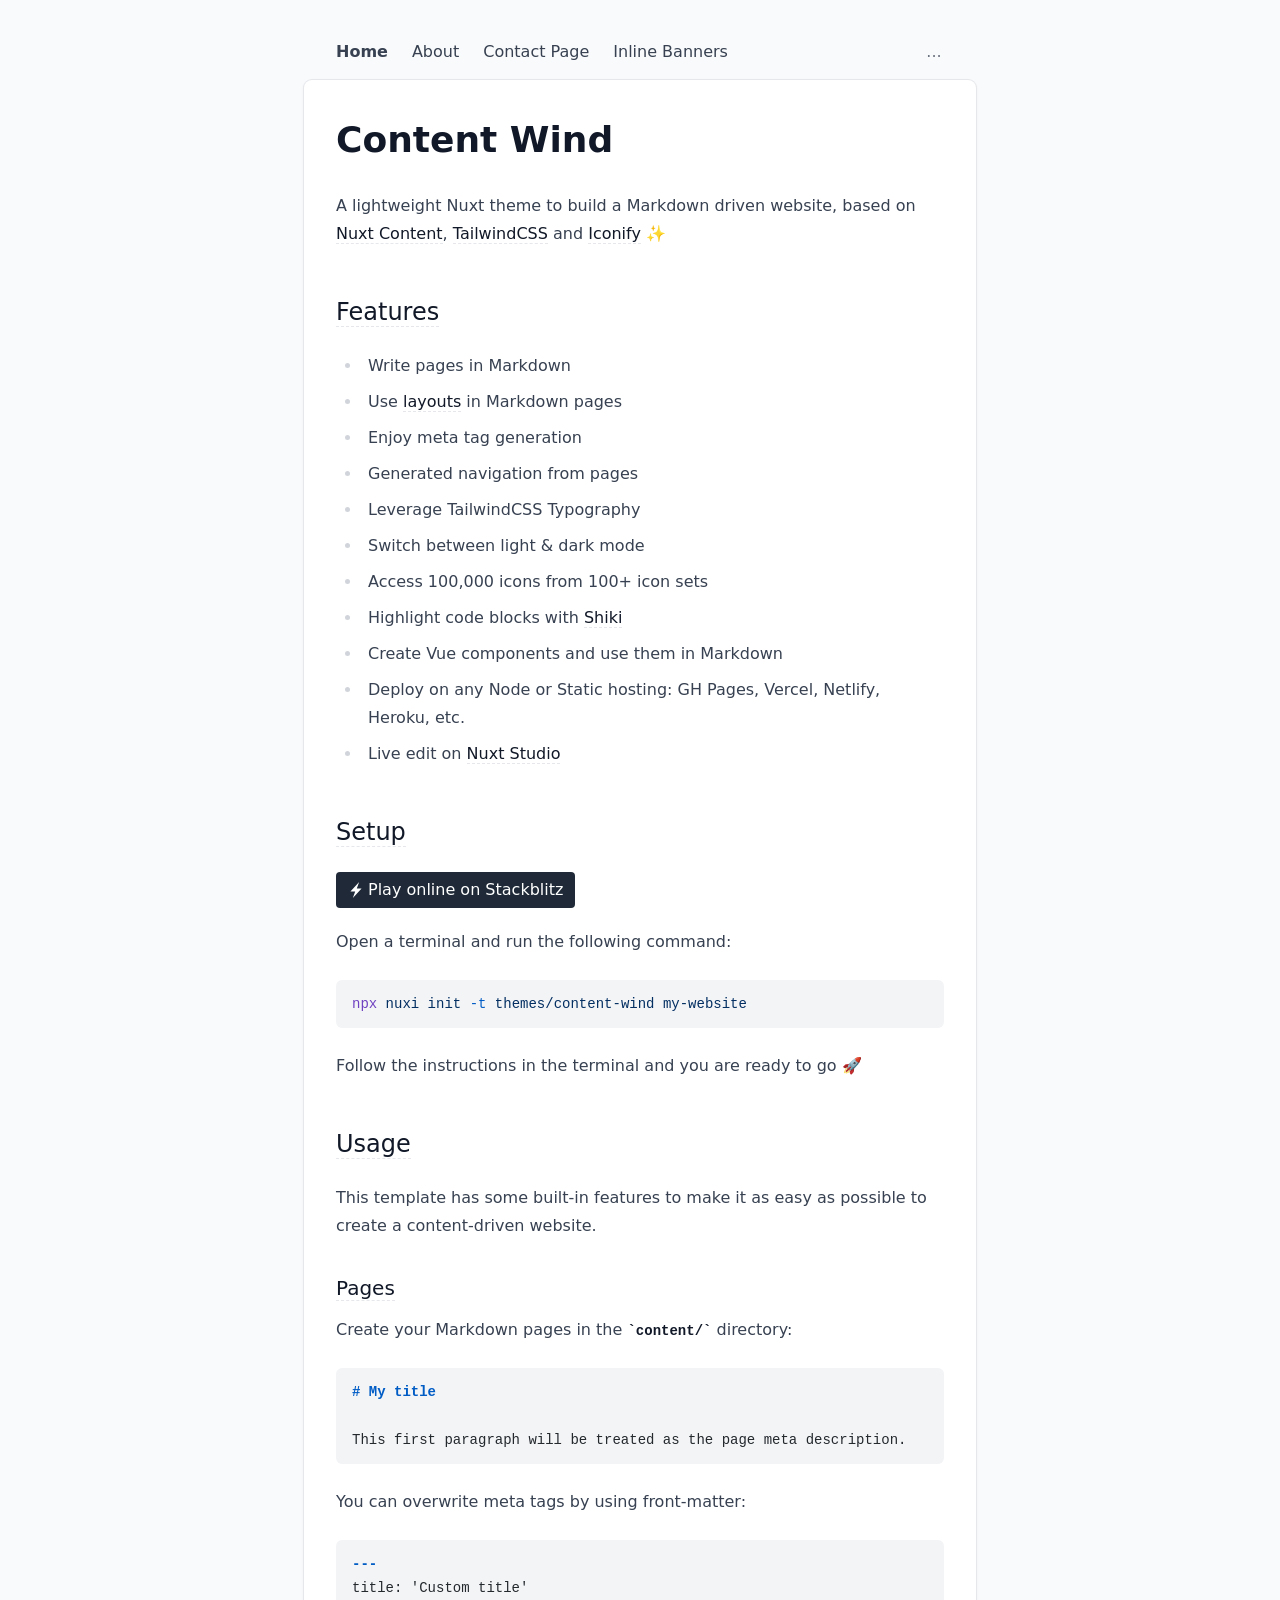
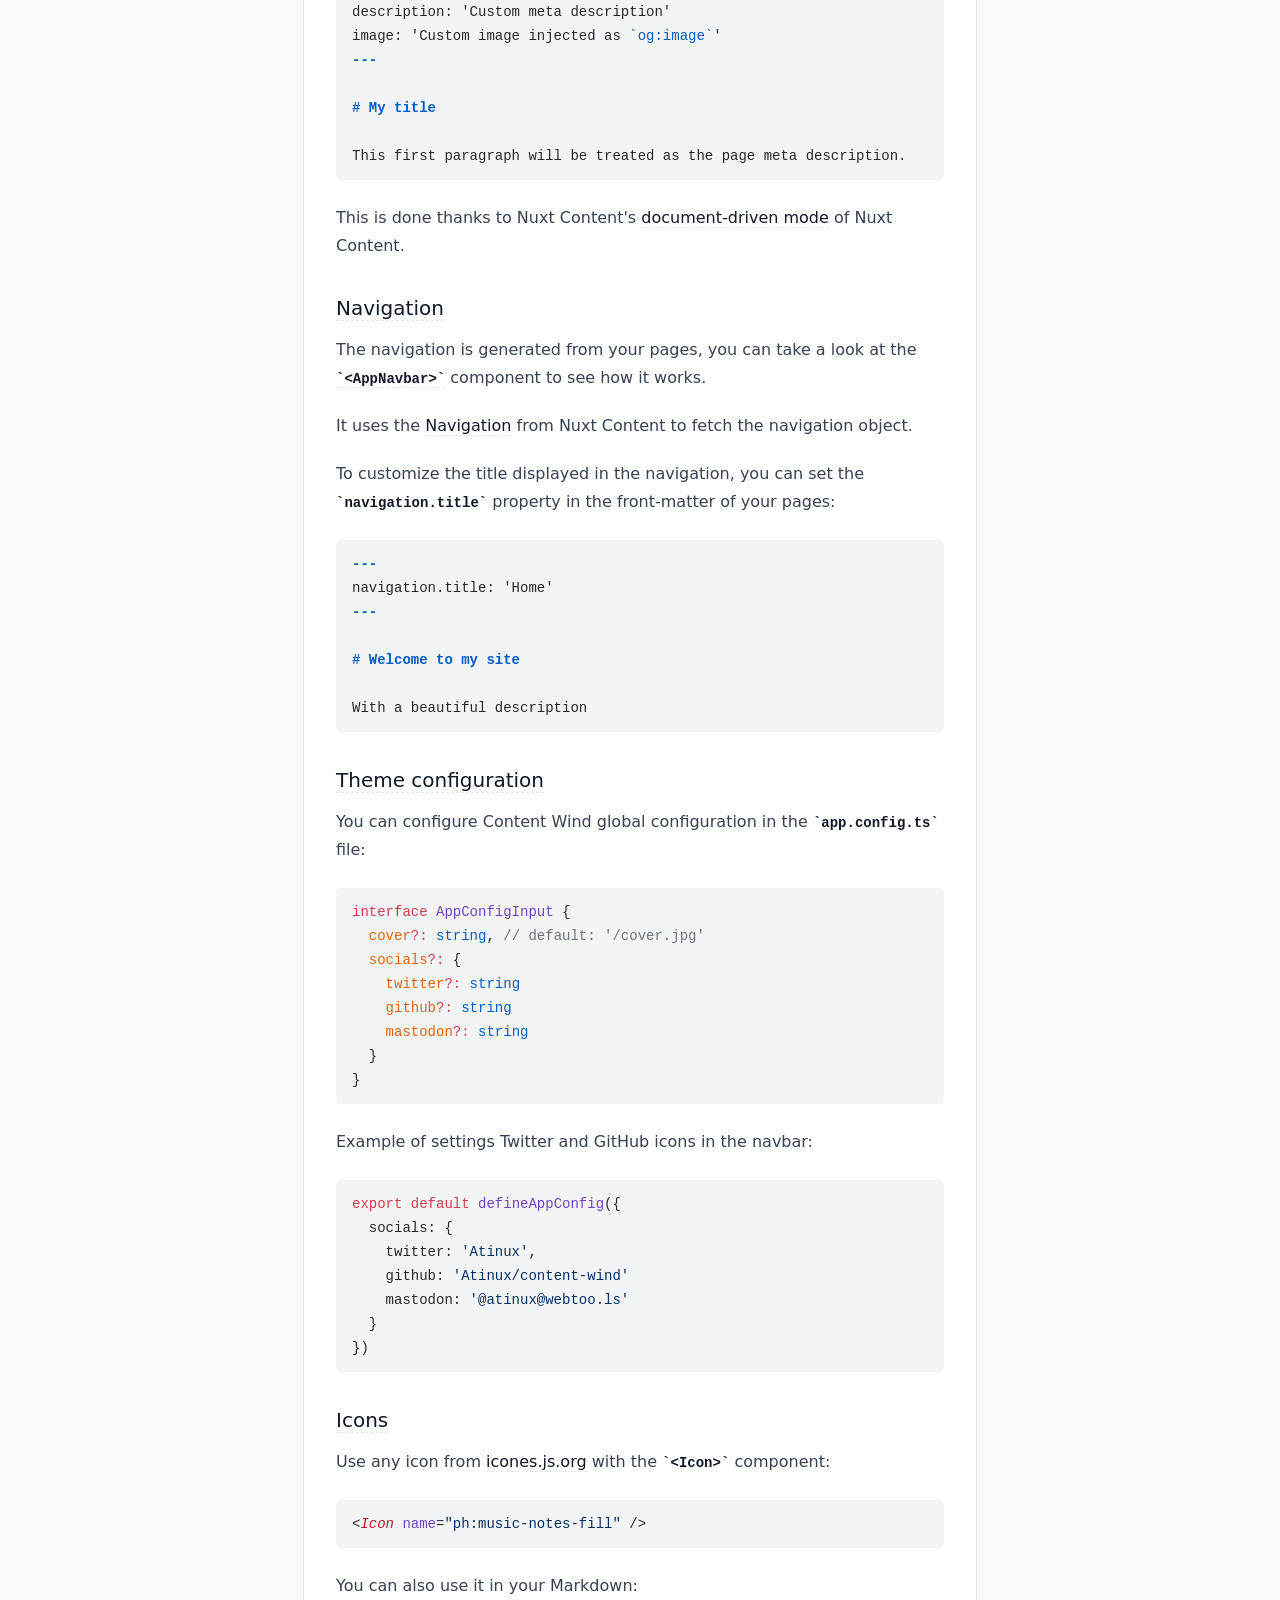
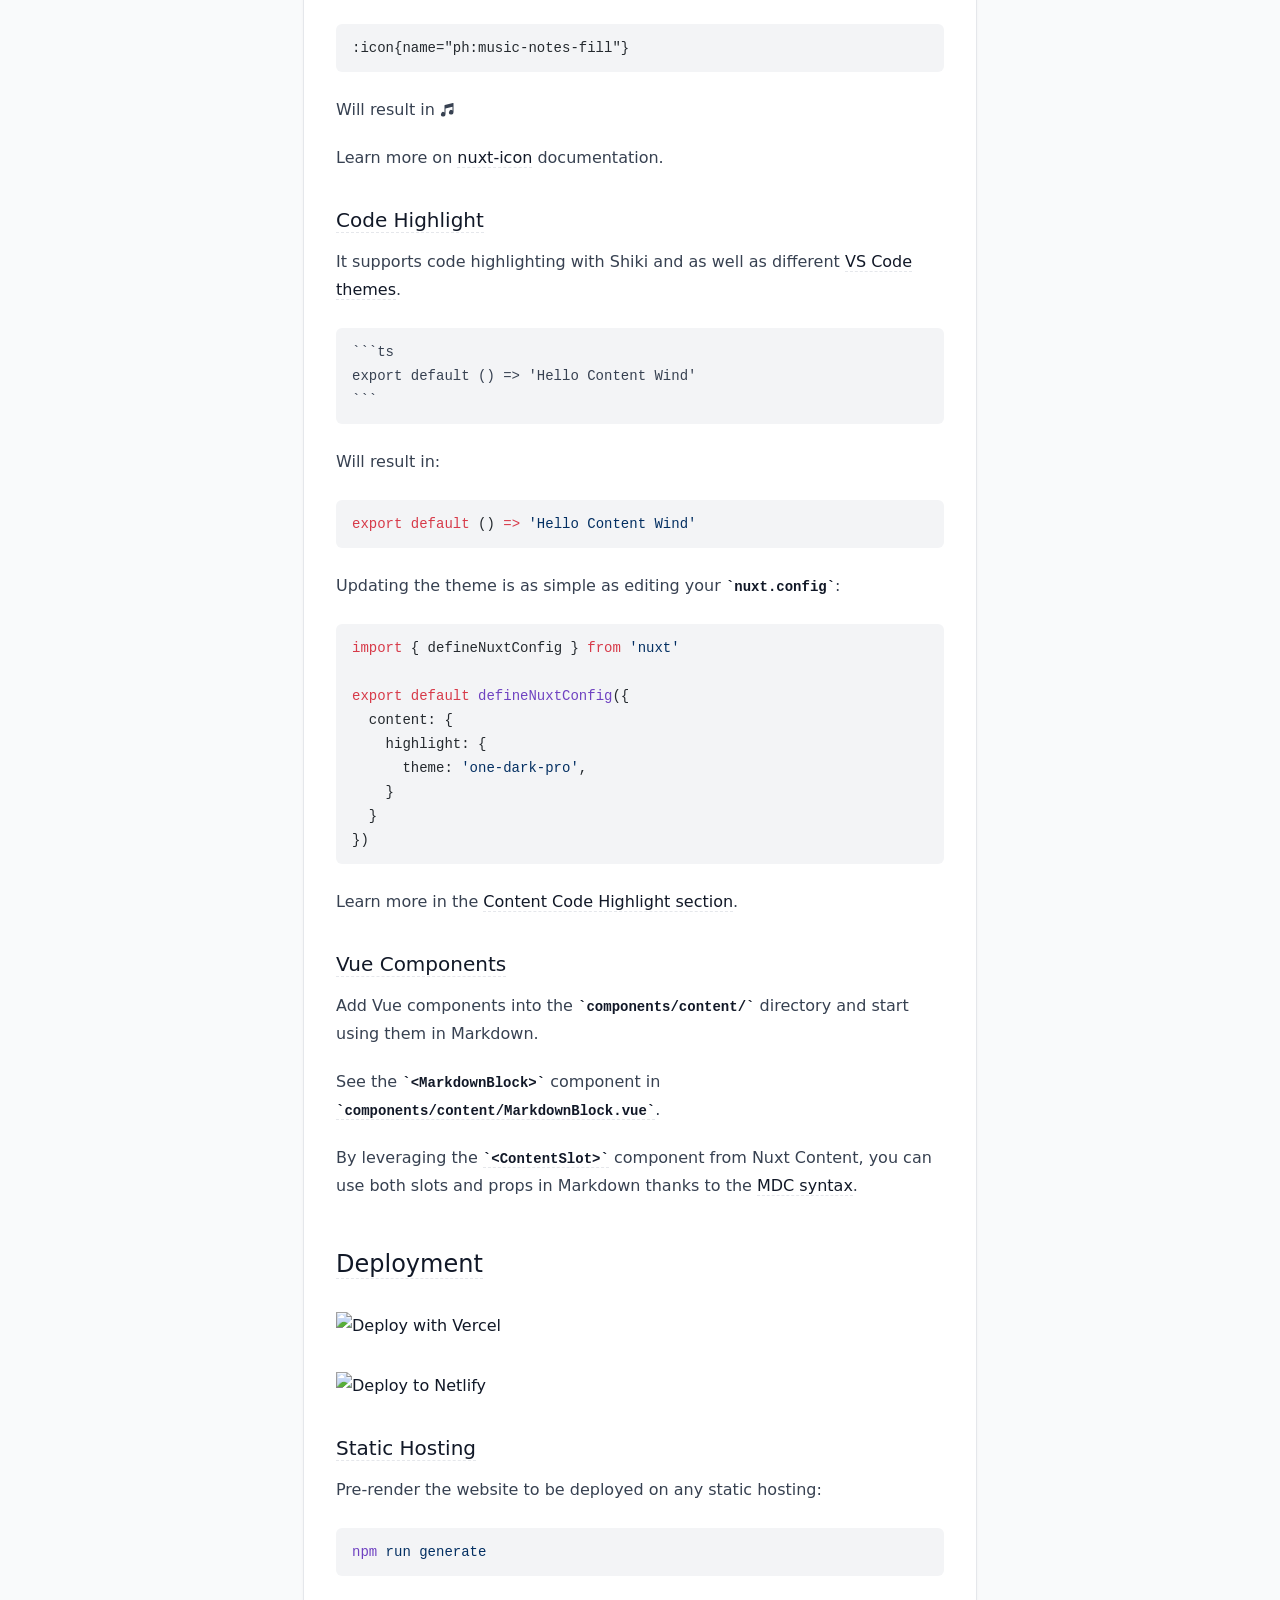
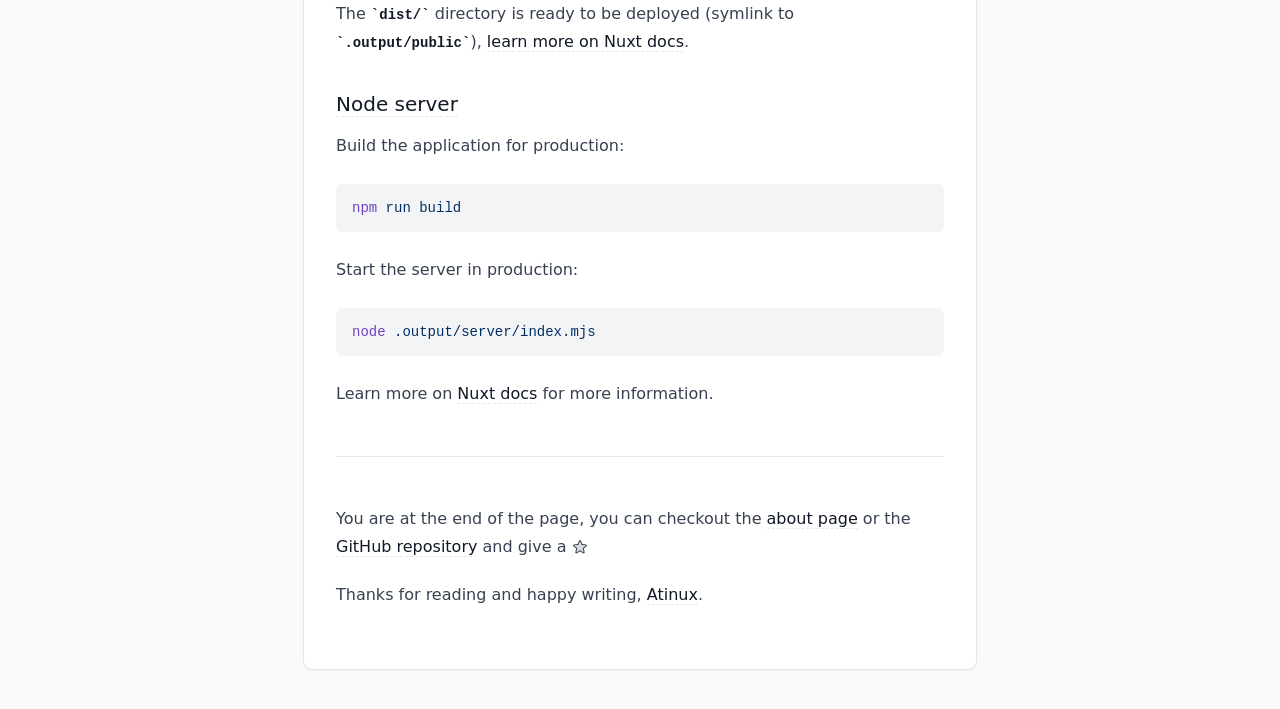
==== commit c89471c2: "Deploying to gh-pages from @ littlecm/content-wind-nuxtstudio@933d39ed257a61a20e7bcd5a8842fbdfef2177" ====
--- a/index.html
+++ b/index.html
@@ -1,51 +1,50 @@
 <!DOCTYPE html><html  lang="en" data-capo=""><head><meta charset="utf-8">
 <meta name="viewport" content="width=device-width, initial-scale=1">
 <title>Content Wind</title>
-<style>/*! tailwindcss v3.4.10 | MIT License | https://tailwindcss.com*/*,:after,:before{border:0 solid #e5e7eb;box-sizing:border-box}:after,:before{--tw-content:""}:host,html{line-height:1.5;-webkit-text-size-adjust:100%;font-family:ui-sans-serif,system-ui,sans-serif,Apple Color Emoji,Segoe UI Emoji,Segoe UI Symbol,Noto Color Emoji;font-feature-settings:normal;font-variation-settings:normal;tab-size:4;-webkit-tap-highlight-color:transparent}body{line-height:inherit;margin:0}hr{border-top-width:1px;color:inherit;height:0}abbr:where([title]){-webkit-text-decoration:underline dotted;text-decoration:underline dotted}h1,h2,h3,h4,h5,h6{font-size:inherit;font-weight:inherit}a{color:inherit;text-decoration:inherit}b,strong{font-weight:bolder}code,kbd,pre,samp{font-family:ui-monospace,SFMono-Regular,Menlo,Monaco,Consolas,Liberation Mono,Courier New,monospace;font-feature-settings:normal;font-size:1em;font-variation-settings:normal}small{font-size:80%}sub,sup{font-size:75%;line-height:0;position:relative;vertical-align:initial}sub{bottom:-.25em}sup{top:-.5em}table{border-collapse:collapse;border-color:inherit;text-indent:0}button,input,optgroup,select,textarea{color:inherit;font-family:inherit;font-feature-settings:inherit;font-size:100%;font-variation-settings:inherit;font-weight:inherit;letter-spacing:inherit;line-height:inherit;margin:0;padding:0}button,select{text-transform:none}button,input:where([type=button]),input:where([type=reset]),input:where([type=submit]){-webkit-appearance:button;background-color:initial;background-image:none}:-moz-focusring{outline:auto}:-moz-ui-invalid{box-shadow:none}progress{vertical-align:initial}::-webkit-inner-spin-button,::-webkit-outer-spin-button{height:auto}[type=search]{-webkit-appearance:textfield;outline-offset:-2px}::-webkit-search-decoration{-webkit-appearance:none}::-webkit-file-upload-button{-webkit-appearance:button;font:inherit}summary{display:list-item}blockquote,dd,dl,figure,h1,h2,h3,h4,h5,h6,hr,p,pre{margin:0}fieldset{margin:0}fieldset,legend{padding:0}menu,ol,ul{list-style:none;margin:0;padding:0}dialog{padding:0}textarea{resize:vertical}input::placeholder,textarea::placeholder{color:#9ca3af;opacity:1}[role=button],button{cursor:pointer}:disabled{cursor:default}audio,canvas,embed,iframe,img,object,svg,video{display:block;vertical-align:middle}img,video{height:auto;max-width:100%}[hidden]{display:none}*,::backdrop,:after,:before{--tw-border-spacing-x:0;--tw-border-spacing-y:0;--tw-translate-x:0;--tw-translate-y:0;--tw-rotate:0;--tw-skew-x:0;--tw-skew-y:0;--tw-scale-x:1;--tw-scale-y:1;--tw-pan-x: ;--tw-pan-y: ;--tw-pinch-zoom: ;--tw-scroll-snap-strictness:proximity;--tw-gradient-from-position: ;--tw-gradient-via-position: ;--tw-gradient-to-position: ;--tw-ordinal: ;--tw-slashed-zero: ;--tw-numeric-figure: ;--tw-numeric-spacing: ;--tw-numeric-fraction: ;--tw-ring-inset: ;--tw-ring-offset-width:0px;--tw-ring-offset-color:#fff;--tw-ring-color:#3b82f680;--tw-ring-offset-shadow:0 0 #0000;--tw-ring-shadow:0 0 #0000;--tw-shadow:0 0 #0000;--tw-shadow-colored:0 0 #0000;--tw-blur: ;--tw-brightness: ;--tw-contrast: ;--tw-grayscale: ;--tw-hue-rotate: ;--tw-invert: ;--tw-saturate: ;--tw-sepia: ;--tw-drop-shadow: ;--tw-backdrop-blur: ;--tw-backdrop-brightness: ;--tw-backdrop-contrast: ;--tw-backdrop-grayscale: ;--tw-backdrop-hue-rotate: ;--tw-backdrop-invert: ;--tw-backdrop-opacity: ;--tw-backdrop-saturate: ;--tw-backdrop-sepia: ;--tw-contain-size: ;--tw-contain-layout: ;--tw-contain-paint: ;--tw-contain-style: }.container{width:100%}@media (min-width:640px){.container{max-width:640px}}@media (min-width:768px){.container{max-width:768px}}@media (min-width:1024px){.container{max-width:1024px}}@media (min-width:1280px){.container{max-width:1280px}}@media (min-width:1536px){.container{max-width:1536px}}.prose{color:var(--tw-prose-body);max-width:65ch}.prose :where(p):not(:where([class~=not-prose],[class~=not-prose] *)){margin-bottom:1.25em;margin-top:1.25em}.prose :where([class~=lead]):not(:where([class~=not-prose],[class~=not-prose] *)){color:var(--tw-prose-lead);font-size:1.25em;line-height:1.6;margin-bottom:1.2em;margin-top:1.2em}.prose :where(a):not(:where([class~=not-prose],[class~=not-prose] *)){color:var(--tw-prose-links);font-weight:500;text-decoration:underline}.prose :where(strong):not(:where([class~=not-prose],[class~=not-prose] *)){color:var(--tw-prose-bold);font-weight:600}.prose :where(a strong):not(:where([class~=not-prose],[class~=not-prose] *)){color:inherit}.prose :where(blockquote strong):not(:where([class~=not-prose],[class~=not-prose] *)){color:inherit}.prose :where(thead th strong):not(:where([class~=not-prose],[class~=not-prose] *)){color:inherit}.prose :where(ol):not(:where([class~=not-prose],[class~=not-prose] *)){list-style-type:decimal;margin-bottom:1.25em;margin-top:1.25em;padding-inline-start:1.625em}.prose :where(ol[type=A]):not(:where([class~=not-prose],[class~=not-prose] *)){list-style-type:upper-alpha}.prose :where(ol[type=a]):not(:where([class~=not-prose],[class~=not-prose] *)){list-style-type:lower-alpha}.prose :where(ol[type=A s]):not(:where([class~=not-prose],[class~=not-prose] *)){list-style-type:upper-alpha}.prose :where(ol[type=a s]):not(:where([class~=not-prose],[class~=not-prose] *)){list-style-type:lower-alpha}.prose :where(ol[type=I]):not(:where([class~=not-prose],[class~=not-prose] *)){list-style-type:upper-roman}.prose :where(ol[type=i]):not(:where([class~=not-prose],[class~=not-prose] *)){list-style-type:lower-roman}.prose :where(ol[type=I s]):not(:where([class~=not-prose],[class~=not-prose] *)){list-style-type:upper-roman}.prose :where(ol[type=i s]):not(:where([class~=not-prose],[class~=not-prose] *)){list-style-type:lower-roman}.prose :where(ol[type="1"]):not(:where([class~=not-prose],[class~=not-prose] *)){list-style-type:decimal}.prose :where(ul):not(:where([class~=not-prose],[class~=not-prose] *)){list-style-type:disc;margin-bottom:1.25em;margin-top:1.25em;padding-inline-start:1.625em}.prose :where(ol>li):not(:where([class~=not-prose],[class~=not-prose] *))::marker{color:var(--tw-prose-counters);font-weight:400}.prose :where(ul>li):not(:where([class~=not-prose],[class~=not-prose] *))::marker{color:var(--tw-prose-bullets)}.prose :where(dt):not(:where([class~=not-prose],[class~=not-prose] *)){color:var(--tw-prose-headings);font-weight:600;margin-top:1.25em}.prose :where(hr):not(:where([class~=not-prose],[class~=not-prose] *)){border-color:var(--tw-prose-hr);border-top-width:1px;margin-bottom:3em;margin-top:3em}.prose :where(blockquote):not(:where([class~=not-prose],[class~=not-prose] *)){border-inline-start-color:var(--tw-prose-quote-borders);border-inline-start-width:.25rem;color:var(--tw-prose-quotes);font-style:italic;font-weight:500;margin-bottom:1.6em;margin-top:1.6em;padding-inline-start:1em;quotes:"\201C""\201D""\2018""\2019"}.prose :where(blockquote p:first-of-type):not(:where([class~=not-prose],[class~=not-prose] *)):before{content:open-quote}.prose :where(blockquote p:last-of-type):not(:where([class~=not-prose],[class~=not-prose] *)):after{content:close-quote}.prose :where(h1):not(:where([class~=not-prose],[class~=not-prose] *)){color:var(--tw-prose-headings);font-size:2.25em;font-weight:800;line-height:1.1111111;margin-bottom:.8888889em;margin-top:0}.prose :where(h1 strong):not(:where([class~=not-prose],[class~=not-prose] *)){color:inherit;font-weight:900}.prose :where(h2):not(:where([class~=not-prose],[class~=not-prose] *)){color:var(--tw-prose-headings);font-size:1.5em;font-weight:700;line-height:1.3333333;margin-bottom:1em;margin-top:2em}.prose :where(h2 strong):not(:where([class~=not-prose],[class~=not-prose] *)){color:inherit;font-weight:800}.prose :where(h3):not(:where([class~=not-prose],[class~=not-prose] *)){color:var(--tw-prose-headings);font-size:1.25em;font-weight:600;line-height:1.6;margin-bottom:.6em;margin-top:1.6em}.prose :where(h3 strong):not(:where([class~=not-prose],[class~=not-prose] *)){color:inherit;font-weight:700}.prose :where(h4):not(:where([class~=not-prose],[class~=not-prose] *)){color:var(--tw-prose-headings);font-weight:600;line-height:1.5;margin-bottom:.5em;margin-top:1.5em}.prose :where(h4 strong):not(:where([class~=not-prose],[class~=not-prose] *)){color:inherit;font-weight:700}.prose :where(img):not(:where([class~=not-prose],[class~=not-prose] *)){margin-bottom:2em;margin-top:2em}.prose :where(picture):not(:where([class~=not-prose],[class~=not-prose] *)){display:block;margin-bottom:2em;margin-top:2em}.prose :where(video):not(:where([class~=not-prose],[class~=not-prose] *)){margin-bottom:2em;margin-top:2em}.prose :where(kbd):not(:where([class~=not-prose],[class~=not-prose] *)){border-radius:.3125rem;box-shadow:0 0 0 1px rgb(var(--tw-prose-kbd-shadows)/10%),0 3px 0 rgb(var(--tw-prose-kbd-shadows)/10%);color:var(--tw-prose-kbd);font-family:inherit;font-size:.875em;font-weight:500;padding-inline-end:.375em;padding-bottom:.1875em;padding-top:.1875em;padding-inline-start:.375em}.prose :where(code):not(:where([class~=not-prose],[class~=not-prose] *)){color:var(--tw-prose-code);font-size:.875em;font-weight:600}.prose :where(code):not(:where([class~=not-prose],[class~=not-prose] *)):before{content:"`"}.prose :where(code):not(:where([class~=not-prose],[class~=not-prose] *)):after{content:"`"}.prose :where(a code):not(:where([class~=not-prose],[class~=not-prose] *)){color:inherit}.prose :where(h1 code):not(:where([class~=not-prose],[class~=not-prose] *)){color:inherit}.prose :where(h2 code):not(:where([class~=not-prose],[class~=not-prose] *)){color:inherit;font-size:.875em}.prose :where(h3 code):not(:where([class~=not-prose],[class~=not-prose] *)){color:inherit;font-size:.9em}.prose :where(h4 code):not(:where([class~=not-prose],[class~=not-prose] *)){color:inherit}.prose :where(blockquote code):not(:where([class~=not-prose],[class~=not-prose] *)){color:inherit}.prose :where(thead th code):not(:where([class~=not-prose],[class~=not-prose] *)){color:inherit}.prose :where(pre):not(:where([class~=not-prose],[class~=not-prose] *)){background-color:var(--tw-prose-pre-bg);border-radius:.375rem;color:var(--tw-prose-pre-code);font-size:.875em;font-weight:400;line-height:1.7142857;margin-bottom:1.7142857em;margin-top:1.7142857em;overflow-x:auto;padding-inline-end:1.1428571em;padding-bottom:.8571429em;padding-top:.8571429em;padding-inline-start:1.1428571em}.prose :where(pre code):not(:where([class~=not-prose],[class~=not-prose] *)){background-color:initial;border-radius:0;border-width:0;color:inherit;font-family:inherit;font-size:inherit;font-weight:inherit;line-height:inherit;padding:0}.prose :where(pre code):not(:where([class~=not-prose],[class~=not-prose] *)):before{content:none}.prose :where(pre code):not(:where([class~=not-prose],[class~=not-prose] *)):after{content:none}.prose :where(table):not(:where([class~=not-prose],[class~=not-prose] *)){font-size:.875em;line-height:1.7142857;margin-bottom:2em;margin-top:2em;table-layout:auto;width:100%}.prose :where(thead):not(:where([class~=not-prose],[class~=not-prose] *)){border-bottom-color:var(--tw-prose-th-borders);border-bottom-width:1px}.prose :where(thead th):not(:where([class~=not-prose],[class~=not-prose] *)){color:var(--tw-prose-headings);font-weight:600;padding-inline-end:.5714286em;padding-bottom:.5714286em;padding-inline-start:.5714286em;vertical-align:bottom}.prose :where(tbody tr):not(:where([class~=not-prose],[class~=not-prose] *)){border-bottom-color:var(--tw-prose-td-borders);border-bottom-width:1px}.prose :where(tbody tr:last-child):not(:where([class~=not-prose],[class~=not-prose] *)){border-bottom-width:0}.prose :where(tbody td):not(:where([class~=not-prose],[class~=not-prose] *)){vertical-align:initial}.prose :where(tfoot):not(:where([class~=not-prose],[class~=not-prose] *)){border-top-color:var(--tw-prose-th-borders);border-top-width:1px}.prose :where(tfoot td):not(:where([class~=not-prose],[class~=not-prose] *)){vertical-align:top}.prose :where(th,td):not(:where([class~=not-prose],[class~=not-prose] *)){text-align:start}.prose :where(figure>*):not(:where([class~=not-prose],[class~=not-prose] *)){margin-bottom:0;margin-top:0}.prose :where(figcaption):not(:where([class~=not-prose],[class~=not-prose] *)){color:var(--tw-prose-captions);font-size:.875em;line-height:1.4285714;margin-top:.8571429em}.prose{--tw-prose-body:#374151;--tw-prose-headings:#111827;--tw-prose-lead:#4b5563;--tw-prose-links:#111827;--tw-prose-bold:#111827;--tw-prose-counters:#6b7280;--tw-prose-bullets:#d1d5db;--tw-prose-hr:#e5e7eb;--tw-prose-quotes:#111827;--tw-prose-quote-borders:#e5e7eb;--tw-prose-captions:#6b7280;--tw-prose-kbd:#111827;--tw-prose-kbd-shadows:17 24 39;--tw-prose-code:#111827;--tw-prose-pre-code:#e5e7eb;--tw-prose-pre-bg:#1f2937;--tw-prose-th-borders:#d1d5db;--tw-prose-td-borders:#e5e7eb;--tw-prose-invert-body:#d1d5db;--tw-prose-invert-headings:#fff;--tw-prose-invert-lead:#9ca3af;--tw-prose-invert-links:#fff;--tw-prose-invert-bold:#fff;--tw-prose-invert-counters:#9ca3af;--tw-prose-invert-bullets:#4b5563;--tw-prose-invert-hr:#374151;--tw-prose-invert-quotes:#f3f4f6;--tw-prose-invert-quote-borders:#374151;--tw-prose-invert-captions:#9ca3af;--tw-prose-invert-kbd:#fff;--tw-prose-invert-kbd-shadows:255 255 255;--tw-prose-invert-code:#fff;--tw-prose-invert-pre-code:#d1d5db;--tw-prose-invert-pre-bg:#00000080;--tw-prose-invert-th-borders:#4b5563;--tw-prose-invert-td-borders:#374151;font-size:1rem;line-height:1.75}.prose :where(picture>img):not(:where([class~=not-prose],[class~=not-prose] *)){margin-bottom:0;margin-top:0}.prose :where(li):not(:where([class~=not-prose],[class~=not-prose] *)){margin-bottom:.5em;margin-top:.5em}.prose :where(ol>li):not(:where([class~=not-prose],[class~=not-prose] *)){padding-inline-start:.375em}.prose :where(ul>li):not(:where([class~=not-prose],[class~=not-prose] *)){padding-inline-start:.375em}.prose :where(.prose>ul>li p):not(:where([class~=not-prose],[class~=not-prose] *)){margin-bottom:.75em;margin-top:.75em}.prose :where(.prose>ul>li>p:first-child):not(:where([class~=not-prose],[class~=not-prose] *)){margin-top:1.25em}.prose :where(.prose>ul>li>p:last-child):not(:where([class~=not-prose],[class~=not-prose] *)){margin-bottom:1.25em}.prose :where(.prose>ol>li>p:first-child):not(:where([class~=not-prose],[class~=not-prose] *)){margin-top:1.25em}.prose :where(.prose>ol>li>p:last-child):not(:where([class~=not-prose],[class~=not-prose] *)){margin-bottom:1.25em}.prose :where(ul ul,ul ol,ol ul,ol ol):not(:where([class~=not-prose],[class~=not-prose] *)){margin-bottom:.75em;margin-top:.75em}.prose :where(dl):not(:where([class~=not-prose],[class~=not-prose] *)){margin-bottom:1.25em;margin-top:1.25em}.prose :where(dd):not(:where([class~=not-prose],[class~=not-prose] *)){margin-top:.5em;padding-inline-start:1.625em}.prose :where(hr+*):not(:where([class~=not-prose],[class~=not-prose] *)){margin-top:0}.prose :where(h2+*):not(:where([class~=not-prose],[class~=not-prose] *)){margin-top:0}.prose :where(h3+*):not(:where([class~=not-prose],[class~=not-prose] *)){margin-top:0}.prose :where(h4+*):not(:where([class~=not-prose],[class~=not-prose] *)){margin-top:0}.prose :where(thead th:first-child):not(:where([class~=not-prose],[class~=not-prose] *)){padding-inline-start:0}.prose :where(thead th:last-child):not(:where([class~=not-prose],[class~=not-prose] *)){padding-inline-end:0}.prose :where(tbody td,tfoot td):not(:where([class~=not-prose],[class~=not-prose] *)){padding-inline-end:.5714286em;padding-bottom:.5714286em;padding-top:.5714286em;padding-inline-start:.5714286em}.prose :where(tbody td:first-child,tfoot td:first-child):not(:where([class~=not-prose],[class~=not-prose] *)){padding-inline-start:0}.prose :where(tbody td:last-child,tfoot td:last-child):not(:where([class~=not-prose],[class~=not-prose] *)){padding-inline-end:0}.prose :where(figure):not(:where([class~=not-prose],[class~=not-prose] *)){margin-bottom:2em;margin-top:2em}.prose :where(.prose>:first-child):not(:where([class~=not-prose],[class~=not-prose] *)){margin-top:0}.prose :where(.prose>:last-child):not(:where([class~=not-prose],[class~=not-prose] *)){margin-bottom:0}.sr-only{height:1px;margin:-1px;overflow:hidden;padding:0;position:absolute;width:1px;clip:rect(0,0,0,0);border-width:0;white-space:nowrap}.static{position:static}.m-auto{margin:auto}.mx-auto{margin-left:auto;margin-right:auto}.mb-4{margin-bottom:1rem}.mr-6{margin-right:1.5rem}.block{display:block}.inline-block{display:inline-block}.inline{display:inline}.flex{display:flex}.inline-flex{display:inline-flex}.table{display:table}.h-4{height:1rem}.h-5{height:1.25rem}.h-auto{height:auto}.w-32{width:8rem}.w-4{width:1rem}.w-5{width:1.25rem}.w-full{width:100%}.max-w-2xl{max-width:42rem}.max-w-full{max-width:100%}.max-w-none{max-width:none}.table-auto{table-layout:auto}.border-collapse{border-collapse:collapse}.items-center{align-items:center}.justify-between{justify-content:space-between}.gap-1{gap:.25rem}.space-x-3>:not([hidden])~:not([hidden]){--tw-space-x-reverse:0;margin-left:calc(.75rem*(1 - var(--tw-space-x-reverse)));margin-right:calc(.75rem*var(--tw-space-x-reverse))}.overflow-x-auto{overflow-x:auto}.rounded{border-radius:.25rem}.border{border-width:1px}.border-gray-300{--tw-border-opacity:1;border-color:rgb(209 213 219/var(--tw-border-opacity))}.bg-gray-100{--tw-bg-opacity:1;background-color:rgb(243 244 246/var(--tw-bg-opacity))}.bg-gray-50{--tw-bg-opacity:1;background-color:rgb(249 250 251/var(--tw-bg-opacity))}.bg-gray-800{--tw-bg-opacity:1;background-color:rgb(31 41 55/var(--tw-bg-opacity))}.bg-white{--tw-bg-opacity:1;background-color:rgb(255 255 255/var(--tw-bg-opacity))}.p-2{padding:.5rem}.p-4{padding:1rem}.px-3{padding-left:.75rem;padding-right:.75rem}.px-4{padding-left:1rem;padding-right:1rem}.py-1{padding-bottom:.25rem;padding-top:.25rem}.py-10{padding-bottom:2.5rem;padding-top:2.5rem}.py-4{padding-bottom:1rem;padding-top:1rem}.text-2xl{font-size:1.5rem;line-height:2rem}.font-bold{font-weight:700}.text-black{--tw-text-opacity:1;color:rgb(0 0 0/var(--tw-text-opacity))}.text-blue-500{--tw-text-opacity:1;color:rgb(59 130 246/var(--tw-text-opacity))}.text-gray-500{--tw-text-opacity:1;color:rgb(107 114 128/var(--tw-text-opacity))}.text-gray-700{--tw-text-opacity:1;color:rgb(55 65 81/var(--tw-text-opacity))}.text-white{--tw-text-opacity:1;color:rgb(255 255 255/var(--tw-text-opacity))}.underline{text-decoration-line:underline}.no-underline{text-decoration-line:none}.ring-1{--tw-ring-offset-shadow:var(--tw-ring-inset) 0 0 0 var(--tw-ring-offset-width) var(--tw-ring-offset-color);--tw-ring-shadow:var(--tw-ring-inset) 0 0 0 calc(1px + var(--tw-ring-offset-width)) var(--tw-ring-color);box-shadow:var(--tw-ring-offset-shadow),var(--tw-ring-shadow),var(--tw-shadow,0 0 #0000)}.ring-gray-200{--tw-ring-opacity:1;--tw-ring-color:rgb(229 231 235/var(--tw-ring-opacity))}.transition{transition-duration:.15s;transition-property:color,background-color,border-color,text-decoration-color,fill,stroke,opacity,box-shadow,transform,filter,-webkit-backdrop-filter;transition-property:color,background-color,border-color,text-decoration-color,fill,stroke,opacity,box-shadow,transform,filter,backdrop-filter;transition-property:color,background-color,border-color,text-decoration-color,fill,stroke,opacity,box-shadow,transform,filter,backdrop-filter,-webkit-backdrop-filter;transition-timing-function:cubic-bezier(.4,0,.2,1)}.dark\:prose-invert:is(.dark *){--tw-prose-body:var(--tw-prose-invert-body);--tw-prose-headings:var(--tw-prose-invert-headings);--tw-prose-lead:var(--tw-prose-invert-lead);--tw-prose-links:var(--tw-prose-invert-links);--tw-prose-bold:var(--tw-prose-invert-bold);--tw-prose-counters:var(--tw-prose-invert-counters);--tw-prose-bullets:var(--tw-prose-invert-bullets);--tw-prose-hr:var(--tw-prose-invert-hr);--tw-prose-quotes:var(--tw-prose-invert-quotes);--tw-prose-quote-borders:var(--tw-prose-invert-quote-borders);--tw-prose-captions:var(--tw-prose-invert-captions);--tw-prose-kbd:var(--tw-prose-invert-kbd);--tw-prose-kbd-shadows:var(--tw-prose-invert-kbd-shadows);--tw-prose-code:var(--tw-prose-invert-code);--tw-prose-pre-code:var(--tw-prose-invert-pre-code);--tw-prose-pre-bg:var(--tw-prose-invert-pre-bg);--tw-prose-th-borders:var(--tw-prose-invert-th-borders);--tw-prose-td-borders:var(--tw-prose-invert-td-borders)}.hover\:text-gray-700:hover{--tw-text-opacity:1;color:rgb(55 65 81/var(--tw-text-opacity))}.prose-a\:border-b :is(:where(a):not(:where([class~=not-prose],[class~=not-prose] *))){border-bottom-width:1px}.prose-a\:border-dashed :is(:where(a):not(:where([class~=not-prose],[class~=not-prose] *))){border-style:dashed}.prose-a\:font-normal :is(:where(a):not(:where([class~=not-prose],[class~=not-prose] *))){font-weight:400}.prose-a\:no-underline :is(:where(a):not(:where([class~=not-prose],[class~=not-prose] *))){text-decoration-line:none}.hover\:prose-a\:border-solid :is(:where(a):not(:where([class~=not-prose],[class~=not-prose] *))):hover{border-style:solid}.hover\:prose-a\:border-primary-400 :is(:where(a):not(:where([class~=not-prose],[class~=not-prose] *))):hover{--tw-border-opacity:1;border-color:rgb(52 211 153/var(--tw-border-opacity))}.hover\:prose-a\:text-primary-400 :is(:where(a):not(:where([class~=not-prose],[class~=not-prose] *))):hover{--tw-text-opacity:1;color:rgb(52 211 153/var(--tw-text-opacity))}.prose-pre\:bg-gray-100 :is(:where(pre):not(:where([class~=not-prose],[class~=not-prose] *))){--tw-bg-opacity:1;background-color:rgb(243 244 246/var(--tw-bg-opacity))}.dark\:bg-gray-200:is(.dark *){--tw-bg-opacity:1;background-color:rgb(229 231 235/var(--tw-bg-opacity))}.dark\:bg-gray-800:is(.dark *){--tw-bg-opacity:1;background-color:rgb(31 41 55/var(--tw-bg-opacity))}.dark\:bg-gray-900:is(.dark *){--tw-bg-opacity:1;background-color:rgb(17 24 39/var(--tw-bg-opacity))}.dark\:text-gray-100:is(.dark *){--tw-text-opacity:1;color:rgb(243 244 246/var(--tw-text-opacity))}.dark\:text-gray-200:is(.dark *){--tw-text-opacity:1;color:rgb(229 231 235/var(--tw-text-opacity))}.dark\:text-gray-300:is(.dark *){--tw-text-opacity:1;color:rgb(209 213 219/var(--tw-text-opacity))}.dark\:text-gray-950:is(.dark *){--tw-text-opacity:1;color:rgb(3 7 18/var(--tw-text-opacity))}.dark\:ring-gray-700:is(.dark *){--tw-ring-opacity:1;--tw-ring-color:rgb(55 65 81/var(--tw-ring-opacity))}.dark\:hover\:text-gray-300:hover:is(.dark *){--tw-text-opacity:1;color:rgb(209 213 219/var(--tw-text-opacity))}.dark\:prose-pre\:bg-gray-900 :is(:where(pre):not(:where([class~=not-prose],[class~=not-prose] *))):is(.dark *){--tw-bg-opacity:1;background-color:rgb(17 24 39/var(--tw-bg-opacity))}@media (min-width:640px){.sm\:rounded{border-radius:.25rem}.sm\:rounded-lg{border-radius:.5rem}.sm\:px-8{padding-left:2rem;padding-right:2rem}.sm\:pb-10{padding-bottom:2.5rem}.sm\:pt-6{padding-top:1.5rem}.sm\:shadow{--tw-shadow:0 1px 3px 0 #0000001a,0 1px 2px -1px #0000001a;--tw-shadow-colored:0 1px 3px 0 var(--tw-shadow-color),0 1px 2px -1px var(--tw-shadow-color);box-shadow:var(--tw-ring-offset-shadow,0 0 #0000),var(--tw-ring-shadow,0 0 #0000),var(--tw-shadow)}}</style>
+<style>/*! tailwindcss v3.4.10 | MIT License | https://tailwindcss.com*/*,:after,:before{border:0 solid #e5e7eb;box-sizing:border-box}:after,:before{--tw-content:""}:host,html{line-height:1.5;-webkit-text-size-adjust:100%;font-family:ui-sans-serif,system-ui,sans-serif,Apple Color Emoji,Segoe UI Emoji,Segoe UI Symbol,Noto Color Emoji;font-feature-settings:normal;font-variation-settings:normal;tab-size:4;-webkit-tap-highlight-color:transparent}body{line-height:inherit;margin:0}hr{border-top-width:1px;color:inherit;height:0}abbr:where([title]){-webkit-text-decoration:underline dotted;text-decoration:underline dotted}h1,h2,h3,h4,h5,h6{font-size:inherit;font-weight:inherit}a{color:inherit;text-decoration:inherit}b,strong{font-weight:bolder}code,kbd,pre,samp{font-family:ui-monospace,SFMono-Regular,Menlo,Monaco,Consolas,Liberation Mono,Courier New,monospace;font-feature-settings:normal;font-size:1em;font-variation-settings:normal}small{font-size:80%}sub,sup{font-size:75%;line-height:0;position:relative;vertical-align:initial}sub{bottom:-.25em}sup{top:-.5em}table{border-collapse:collapse;border-color:inherit;text-indent:0}button,input,optgroup,select,textarea{color:inherit;font-family:inherit;font-feature-settings:inherit;font-size:100%;font-variation-settings:inherit;font-weight:inherit;letter-spacing:inherit;line-height:inherit;margin:0;padding:0}button,select{text-transform:none}button,input:where([type=button]),input:where([type=reset]),input:where([type=submit]){-webkit-appearance:button;background-color:initial;background-image:none}:-moz-focusring{outline:auto}:-moz-ui-invalid{box-shadow:none}progress{vertical-align:initial}::-webkit-inner-spin-button,::-webkit-outer-spin-button{height:auto}[type=search]{-webkit-appearance:textfield;outline-offset:-2px}::-webkit-search-decoration{-webkit-appearance:none}::-webkit-file-upload-button{-webkit-appearance:button;font:inherit}summary{display:list-item}blockquote,dd,dl,figure,h1,h2,h3,h4,h5,h6,hr,p,pre{margin:0}fieldset{margin:0}fieldset,legend{padding:0}menu,ol,ul{list-style:none;margin:0;padding:0}dialog{padding:0}textarea{resize:vertical}input::placeholder,textarea::placeholder{color:#9ca3af;opacity:1}[role=button],button{cursor:pointer}:disabled{cursor:default}audio,canvas,embed,iframe,img,object,svg,video{display:block;vertical-align:middle}img,video{height:auto;max-width:100%}[hidden]{display:none}*,::backdrop,:after,:before{--tw-border-spacing-x:0;--tw-border-spacing-y:0;--tw-translate-x:0;--tw-translate-y:0;--tw-rotate:0;--tw-skew-x:0;--tw-skew-y:0;--tw-scale-x:1;--tw-scale-y:1;--tw-pan-x: ;--tw-pan-y: ;--tw-pinch-zoom: ;--tw-scroll-snap-strictness:proximity;--tw-gradient-from-position: ;--tw-gradient-via-position: ;--tw-gradient-to-position: ;--tw-ordinal: ;--tw-slashed-zero: ;--tw-numeric-figure: ;--tw-numeric-spacing: ;--tw-numeric-fraction: ;--tw-ring-inset: ;--tw-ring-offset-width:0px;--tw-ring-offset-color:#fff;--tw-ring-color:#3b82f680;--tw-ring-offset-shadow:0 0 #0000;--tw-ring-shadow:0 0 #0000;--tw-shadow:0 0 #0000;--tw-shadow-colored:0 0 #0000;--tw-blur: ;--tw-brightness: ;--tw-contrast: ;--tw-grayscale: ;--tw-hue-rotate: ;--tw-invert: ;--tw-saturate: ;--tw-sepia: ;--tw-drop-shadow: ;--tw-backdrop-blur: ;--tw-backdrop-brightness: ;--tw-backdrop-contrast: ;--tw-backdrop-grayscale: ;--tw-backdrop-hue-rotate: ;--tw-backdrop-invert: ;--tw-backdrop-opacity: ;--tw-backdrop-saturate: ;--tw-backdrop-sepia: ;--tw-contain-size: ;--tw-contain-layout: ;--tw-contain-paint: ;--tw-contain-style: }.container{width:100%}@media (min-width:640px){.container{max-width:640px}}@media (min-width:768px){.container{max-width:768px}}@media (min-width:1024px){.container{max-width:1024px}}@media (min-width:1280px){.container{max-width:1280px}}@media (min-width:1536px){.container{max-width:1536px}}.prose{color:var(--tw-prose-body);max-width:65ch}.prose :where(p):not(:where([class~=not-prose],[class~=not-prose] *)){margin-bottom:1.25em;margin-top:1.25em}.prose :where([class~=lead]):not(:where([class~=not-prose],[class~=not-prose] *)){color:var(--tw-prose-lead);font-size:1.25em;line-height:1.6;margin-bottom:1.2em;margin-top:1.2em}.prose :where(a):not(:where([class~=not-prose],[class~=not-prose] *)){color:var(--tw-prose-links);font-weight:500;text-decoration:underline}.prose :where(strong):not(:where([class~=not-prose],[class~=not-prose] *)){color:var(--tw-prose-bold);font-weight:600}.prose :where(a strong):not(:where([class~=not-prose],[class~=not-prose] *)){color:inherit}.prose :where(blockquote strong):not(:where([class~=not-prose],[class~=not-prose] *)){color:inherit}.prose :where(thead th strong):not(:where([class~=not-prose],[class~=not-prose] *)){color:inherit}.prose :where(ol):not(:where([class~=not-prose],[class~=not-prose] *)){list-style-type:decimal;margin-bottom:1.25em;margin-top:1.25em;padding-inline-start:1.625em}.prose :where(ol[type=A]):not(:where([class~=not-prose],[class~=not-prose] *)){list-style-type:upper-alpha}.prose :where(ol[type=a]):not(:where([class~=not-prose],[class~=not-prose] *)){list-style-type:lower-alpha}.prose :where(ol[type=A s]):not(:where([class~=not-prose],[class~=not-prose] *)){list-style-type:upper-alpha}.prose :where(ol[type=a s]):not(:where([class~=not-prose],[class~=not-prose] *)){list-style-type:lower-alpha}.prose :where(ol[type=I]):not(:where([class~=not-prose],[class~=not-prose] *)){list-style-type:upper-roman}.prose :where(ol[type=i]):not(:where([class~=not-prose],[class~=not-prose] *)){list-style-type:lower-roman}.prose :where(ol[type=I s]):not(:where([class~=not-prose],[class~=not-prose] *)){list-style-type:upper-roman}.prose :where(ol[type=i s]):not(:where([class~=not-prose],[class~=not-prose] *)){list-style-type:lower-roman}.prose :where(ol[type="1"]):not(:where([class~=not-prose],[class~=not-prose] *)){list-style-type:decimal}.prose :where(ul):not(:where([class~=not-prose],[class~=not-prose] *)){list-style-type:disc;margin-bottom:1.25em;margin-top:1.25em;padding-inline-start:1.625em}.prose :where(ol>li):not(:where([class~=not-prose],[class~=not-prose] *))::marker{color:var(--tw-prose-counters);font-weight:400}.prose :where(ul>li):not(:where([class~=not-prose],[class~=not-prose] *))::marker{color:var(--tw-prose-bullets)}.prose :where(dt):not(:where([class~=not-prose],[class~=not-prose] *)){color:var(--tw-prose-headings);font-weight:600;margin-top:1.25em}.prose :where(hr):not(:where([class~=not-prose],[class~=not-prose] *)){border-color:var(--tw-prose-hr);border-top-width:1px;margin-bottom:3em;margin-top:3em}.prose :where(blockquote):not(:where([class~=not-prose],[class~=not-prose] *)){border-inline-start-color:var(--tw-prose-quote-borders);border-inline-start-width:.25rem;color:var(--tw-prose-quotes);font-style:italic;font-weight:500;margin-bottom:1.6em;margin-top:1.6em;padding-inline-start:1em;quotes:"\201C""\201D""\2018""\2019"}.prose :where(blockquote p:first-of-type):not(:where([class~=not-prose],[class~=not-prose] *)):before{content:open-quote}.prose :where(blockquote p:last-of-type):not(:where([class~=not-prose],[class~=not-prose] *)):after{content:close-quote}.prose :where(h1):not(:where([class~=not-prose],[class~=not-prose] *)){color:var(--tw-prose-headings);font-size:2.25em;font-weight:800;line-height:1.1111111;margin-bottom:.8888889em;margin-top:0}.prose :where(h1 strong):not(:where([class~=not-prose],[class~=not-prose] *)){color:inherit;font-weight:900}.prose :where(h2):not(:where([class~=not-prose],[class~=not-prose] *)){color:var(--tw-prose-headings);font-size:1.5em;font-weight:700;line-height:1.3333333;margin-bottom:1em;margin-top:2em}.prose :where(h2 strong):not(:where([class~=not-prose],[class~=not-prose] *)){color:inherit;font-weight:800}.prose :where(h3):not(:where([class~=not-prose],[class~=not-prose] *)){color:var(--tw-prose-headings);font-size:1.25em;font-weight:600;line-height:1.6;margin-bottom:.6em;margin-top:1.6em}.prose :where(h3 strong):not(:where([class~=not-prose],[class~=not-prose] *)){color:inherit;font-weight:700}.prose :where(h4):not(:where([class~=not-prose],[class~=not-prose] *)){color:var(--tw-prose-headings);font-weight:600;line-height:1.5;margin-bottom:.5em;margin-top:1.5em}.prose :where(h4 strong):not(:where([class~=not-prose],[class~=not-prose] *)){color:inherit;font-weight:700}.prose :where(img):not(:where([class~=not-prose],[class~=not-prose] *)){margin-bottom:2em;margin-top:2em}.prose :where(picture):not(:where([class~=not-prose],[class~=not-prose] *)){display:block;margin-bottom:2em;margin-top:2em}.prose :where(video):not(:where([class~=not-prose],[class~=not-prose] *)){margin-bottom:2em;margin-top:2em}.prose :where(kbd):not(:where([class~=not-prose],[class~=not-prose] *)){border-radius:.3125rem;box-shadow:0 0 0 1px rgb(var(--tw-prose-kbd-shadows)/10%),0 3px 0 rgb(var(--tw-prose-kbd-shadows)/10%);color:var(--tw-prose-kbd);font-family:inherit;font-size:.875em;font-weight:500;padding-inline-end:.375em;padding-bottom:.1875em;padding-top:.1875em;padding-inline-start:.375em}.prose :where(code):not(:where([class~=not-prose],[class~=not-prose] *)){color:var(--tw-prose-code);font-size:.875em;font-weight:600}.prose :where(code):not(:where([class~=not-prose],[class~=not-prose] *)):before{content:"`"}.prose :where(code):not(:where([class~=not-prose],[class~=not-prose] *)):after{content:"`"}.prose :where(a code):not(:where([class~=not-prose],[class~=not-prose] *)){color:inherit}.prose :where(h1 code):not(:where([class~=not-prose],[class~=not-prose] *)){color:inherit}.prose :where(h2 code):not(:where([class~=not-prose],[class~=not-prose] *)){color:inherit;font-size:.875em}.prose :where(h3 code):not(:where([class~=not-prose],[class~=not-prose] *)){color:inherit;font-size:.9em}.prose :where(h4 code):not(:where([class~=not-prose],[class~=not-prose] *)){color:inherit}.prose :where(blockquote code):not(:where([class~=not-prose],[class~=not-prose] *)){color:inherit}.prose :where(thead th code):not(:where([class~=not-prose],[class~=not-prose] *)){color:inherit}.prose :where(pre):not(:where([class~=not-prose],[class~=not-prose] *)){background-color:var(--tw-prose-pre-bg);border-radius:.375rem;color:var(--tw-prose-pre-code);font-size:.875em;font-weight:400;line-height:1.7142857;margin-bottom:1.7142857em;margin-top:1.7142857em;overflow-x:auto;padding-inline-end:1.1428571em;padding-bottom:.8571429em;padding-top:.8571429em;padding-inline-start:1.1428571em}.prose :where(pre code):not(:where([class~=not-prose],[class~=not-prose] *)){background-color:initial;border-radius:0;border-width:0;color:inherit;font-family:inherit;font-size:inherit;font-weight:inherit;line-height:inherit;padding:0}.prose :where(pre code):not(:where([class~=not-prose],[class~=not-prose] *)):before{content:none}.prose :where(pre code):not(:where([class~=not-prose],[class~=not-prose] *)):after{content:none}.prose :where(table):not(:where([class~=not-prose],[class~=not-prose] *)){font-size:.875em;line-height:1.7142857;margin-bottom:2em;margin-top:2em;table-layout:auto;width:100%}.prose :where(thead):not(:where([class~=not-prose],[class~=not-prose] *)){border-bottom-color:var(--tw-prose-th-borders);border-bottom-width:1px}.prose :where(thead th):not(:where([class~=not-prose],[class~=not-prose] *)){color:var(--tw-prose-headings);font-weight:600;padding-inline-end:.5714286em;padding-bottom:.5714286em;padding-inline-start:.5714286em;vertical-align:bottom}.prose :where(tbody tr):not(:where([class~=not-prose],[class~=not-prose] *)){border-bottom-color:var(--tw-prose-td-borders);border-bottom-width:1px}.prose :where(tbody tr:last-child):not(:where([class~=not-prose],[class~=not-prose] *)){border-bottom-width:0}.prose :where(tbody td):not(:where([class~=not-prose],[class~=not-prose] *)){vertical-align:initial}.prose :where(tfoot):not(:where([class~=not-prose],[class~=not-prose] *)){border-top-color:var(--tw-prose-th-borders);border-top-width:1px}.prose :where(tfoot td):not(:where([class~=not-prose],[class~=not-prose] *)){vertical-align:top}.prose :where(th,td):not(:where([class~=not-prose],[class~=not-prose] *)){text-align:start}.prose :where(figure>*):not(:where([class~=not-prose],[class~=not-prose] *)){margin-bottom:0;margin-top:0}.prose :where(figcaption):not(:where([class~=not-prose],[class~=not-prose] *)){color:var(--tw-prose-captions);font-size:.875em;line-height:1.4285714;margin-top:.8571429em}.prose{--tw-prose-body:#374151;--tw-prose-headings:#111827;--tw-prose-lead:#4b5563;--tw-prose-links:#111827;--tw-prose-bold:#111827;--tw-prose-counters:#6b7280;--tw-prose-bullets:#d1d5db;--tw-prose-hr:#e5e7eb;--tw-prose-quotes:#111827;--tw-prose-quote-borders:#e5e7eb;--tw-prose-captions:#6b7280;--tw-prose-kbd:#111827;--tw-prose-kbd-shadows:17 24 39;--tw-prose-code:#111827;--tw-prose-pre-code:#e5e7eb;--tw-prose-pre-bg:#1f2937;--tw-prose-th-borders:#d1d5db;--tw-prose-td-borders:#e5e7eb;--tw-prose-invert-body:#d1d5db;--tw-prose-invert-headings:#fff;--tw-prose-invert-lead:#9ca3af;--tw-prose-invert-links:#fff;--tw-prose-invert-bold:#fff;--tw-prose-invert-counters:#9ca3af;--tw-prose-invert-bullets:#4b5563;--tw-prose-invert-hr:#374151;--tw-prose-invert-quotes:#f3f4f6;--tw-prose-invert-quote-borders:#374151;--tw-prose-invert-captions:#9ca3af;--tw-prose-invert-kbd:#fff;--tw-prose-invert-kbd-shadows:255 255 255;--tw-prose-invert-code:#fff;--tw-prose-invert-pre-code:#d1d5db;--tw-prose-invert-pre-bg:#00000080;--tw-prose-invert-th-borders:#4b5563;--tw-prose-invert-td-borders:#374151;font-size:1rem;line-height:1.75}.prose :where(picture>img):not(:where([class~=not-prose],[class~=not-prose] *)){margin-bottom:0;margin-top:0}.prose :where(li):not(:where([class~=not-prose],[class~=not-prose] *)){margin-bottom:.5em;margin-top:.5em}.prose :where(ol>li):not(:where([class~=not-prose],[class~=not-prose] *)){padding-inline-start:.375em}.prose :where(ul>li):not(:where([class~=not-prose],[class~=not-prose] *)){padding-inline-start:.375em}.prose :where(.prose>ul>li p):not(:where([class~=not-prose],[class~=not-prose] *)){margin-bottom:.75em;margin-top:.75em}.prose :where(.prose>ul>li>p:first-child):not(:where([class~=not-prose],[class~=not-prose] *)){margin-top:1.25em}.prose :where(.prose>ul>li>p:last-child):not(:where([class~=not-prose],[class~=not-prose] *)){margin-bottom:1.25em}.prose :where(.prose>ol>li>p:first-child):not(:where([class~=not-prose],[class~=not-prose] *)){margin-top:1.25em}.prose :where(.prose>ol>li>p:last-child):not(:where([class~=not-prose],[class~=not-prose] *)){margin-bottom:1.25em}.prose :where(ul ul,ul ol,ol ul,ol ol):not(:where([class~=not-prose],[class~=not-prose] *)){margin-bottom:.75em;margin-top:.75em}.prose :where(dl):not(:where([class~=not-prose],[class~=not-prose] *)){margin-bottom:1.25em;margin-top:1.25em}.prose :where(dd):not(:where([class~=not-prose],[class~=not-prose] *)){margin-top:.5em;padding-inline-start:1.625em}.prose :where(hr+*):not(:where([class~=not-prose],[class~=not-prose] *)){margin-top:0}.prose :where(h2+*):not(:where([class~=not-prose],[class~=not-prose] *)){margin-top:0}.prose :where(h3+*):not(:where([class~=not-prose],[class~=not-prose] *)){margin-top:0}.prose :where(h4+*):not(:where([class~=not-prose],[class~=not-prose] *)){margin-top:0}.prose :where(thead th:first-child):not(:where([class~=not-prose],[class~=not-prose] *)){padding-inline-start:0}.prose :where(thead th:last-child):not(:where([class~=not-prose],[class~=not-prose] *)){padding-inline-end:0}.prose :where(tbody td,tfoot td):not(:where([class~=not-prose],[class~=not-prose] *)){padding-inline-end:.5714286em;padding-bottom:.5714286em;padding-top:.5714286em;padding-inline-start:.5714286em}.prose :where(tbody td:first-child,tfoot td:first-child):not(:where([class~=not-prose],[class~=not-prose] *)){padding-inline-start:0}.prose :where(tbody td:last-child,tfoot td:last-child):not(:where([class~=not-prose],[class~=not-prose] *)){padding-inline-end:0}.prose :where(figure):not(:where([class~=not-prose],[class~=not-prose] *)){margin-bottom:2em;margin-top:2em}.prose :where(.prose>:first-child):not(:where([class~=not-prose],[class~=not-prose] *)){margin-top:0}.prose :where(.prose>:last-child):not(:where([class~=not-prose],[class~=not-prose] *)){margin-bottom:0}.sr-only{height:1px;margin:-1px;overflow:hidden;padding:0;position:absolute;width:1px;clip:rect(0,0,0,0);border-width:0;white-space:nowrap}.static{position:static}.m-auto{margin:auto}.mx-auto{margin-left:auto;margin-right:auto}.mb-4{margin-bottom:1rem}.mr-6{margin-right:1.5rem}.block{display:block}.inline-block{display:inline-block}.inline{display:inline}.flex{display:flex}.inline-flex{display:inline-flex}.table{display:table}.contents{display:contents}.h-4{height:1rem}.h-5{height:1.25rem}.h-auto{height:auto}.w-32{width:8rem}.w-4{width:1rem}.w-5{width:1.25rem}.w-full{width:100%}.max-w-2xl{max-width:42rem}.max-w-full{max-width:100%}.max-w-none{max-width:none}.table-auto{table-layout:auto}.border-collapse{border-collapse:collapse}.items-center{align-items:center}.justify-between{justify-content:space-between}.gap-1{gap:.25rem}.space-x-3>:not([hidden])~:not([hidden]){--tw-space-x-reverse:0;margin-left:calc(.75rem*(1 - var(--tw-space-x-reverse)));margin-right:calc(.75rem*var(--tw-space-x-reverse))}.overflow-x-auto{overflow-x:auto}.rounded{border-radius:.25rem}.border{border-width:1px}.border-gray-300{--tw-border-opacity:1;border-color:rgb(209 213 219/var(--tw-border-opacity))}.bg-gray-100{--tw-bg-opacity:1;background-color:rgb(243 244 246/var(--tw-bg-opacity))}.bg-gray-50{--tw-bg-opacity:1;background-color:rgb(249 250 251/var(--tw-bg-opacity))}.bg-gray-800{--tw-bg-opacity:1;background-color:rgb(31 41 55/var(--tw-bg-opacity))}.bg-white{--tw-bg-opacity:1;background-color:rgb(255 255 255/var(--tw-bg-opacity))}.p-2{padding:.5rem}.p-4{padding:1rem}.px-3{padding-left:.75rem;padding-right:.75rem}.px-4{padding-left:1rem;padding-right:1rem}.py-1{padding-bottom:.25rem;padding-top:.25rem}.py-10{padding-bottom:2.5rem;padding-top:2.5rem}.py-4{padding-bottom:1rem;padding-top:1rem}.text-2xl{font-size:1.5rem;line-height:2rem}.font-bold{font-weight:700}.text-black{--tw-text-opacity:1;color:rgb(0 0 0/var(--tw-text-opacity))}.text-blue-500{--tw-text-opacity:1;color:rgb(59 130 246/var(--tw-text-opacity))}.text-gray-500{--tw-text-opacity:1;color:rgb(107 114 128/var(--tw-text-opacity))}.text-gray-700{--tw-text-opacity:1;color:rgb(55 65 81/var(--tw-text-opacity))}.text-white{--tw-text-opacity:1;color:rgb(255 255 255/var(--tw-text-opacity))}.underline{text-decoration-line:underline}.no-underline{text-decoration-line:none}.ring-1{--tw-ring-offset-shadow:var(--tw-ring-inset) 0 0 0 var(--tw-ring-offset-width) var(--tw-ring-offset-color);--tw-ring-shadow:var(--tw-ring-inset) 0 0 0 calc(1px + var(--tw-ring-offset-width)) var(--tw-ring-color);box-shadow:var(--tw-ring-offset-shadow),var(--tw-ring-shadow),var(--tw-shadow,0 0 #0000)}.ring-gray-200{--tw-ring-opacity:1;--tw-ring-color:rgb(229 231 235/var(--tw-ring-opacity))}.transition{transition-duration:.15s;transition-property:color,background-color,border-color,text-decoration-color,fill,stroke,opacity,box-shadow,transform,filter,-webkit-backdrop-filter;transition-property:color,background-color,border-color,text-decoration-color,fill,stroke,opacity,box-shadow,transform,filter,backdrop-filter;transition-property:color,background-color,border-color,text-decoration-color,fill,stroke,opacity,box-shadow,transform,filter,backdrop-filter,-webkit-backdrop-filter;transition-timing-function:cubic-bezier(.4,0,.2,1)}.dark\:prose-invert:is(.dark *){--tw-prose-body:var(--tw-prose-invert-body);--tw-prose-headings:var(--tw-prose-invert-headings);--tw-prose-lead:var(--tw-prose-invert-lead);--tw-prose-links:var(--tw-prose-invert-links);--tw-prose-bold:var(--tw-prose-invert-bold);--tw-prose-counters:var(--tw-prose-invert-counters);--tw-prose-bullets:var(--tw-prose-invert-bullets);--tw-prose-hr:var(--tw-prose-invert-hr);--tw-prose-quotes:var(--tw-prose-invert-quotes);--tw-prose-quote-borders:var(--tw-prose-invert-quote-borders);--tw-prose-captions:var(--tw-prose-invert-captions);--tw-prose-kbd:var(--tw-prose-invert-kbd);--tw-prose-kbd-shadows:var(--tw-prose-invert-kbd-shadows);--tw-prose-code:var(--tw-prose-invert-code);--tw-prose-pre-code:var(--tw-prose-invert-pre-code);--tw-prose-pre-bg:var(--tw-prose-invert-pre-bg);--tw-prose-th-borders:var(--tw-prose-invert-th-borders);--tw-prose-td-borders:var(--tw-prose-invert-td-borders)}.hover\:text-gray-700:hover{--tw-text-opacity:1;color:rgb(55 65 81/var(--tw-text-opacity))}.prose-a\:border-b :is(:where(a):not(:where([class~=not-prose],[class~=not-prose] *))){border-bottom-width:1px}.prose-a\:border-dashed :is(:where(a):not(:where([class~=not-prose],[class~=not-prose] *))){border-style:dashed}.prose-a\:font-normal :is(:where(a):not(:where([class~=not-prose],[class~=not-prose] *))){font-weight:400}.prose-a\:no-underline :is(:where(a):not(:where([class~=not-prose],[class~=not-prose] *))){text-decoration-line:none}.hover\:prose-a\:border-solid :is(:where(a):not(:where([class~=not-prose],[class~=not-prose] *))):hover{border-style:solid}.hover\:prose-a\:border-primary-400 :is(:where(a):not(:where([class~=not-prose],[class~=not-prose] *))):hover{--tw-border-opacity:1;border-color:rgb(52 211 153/var(--tw-border-opacity))}.hover\:prose-a\:text-primary-400 :is(:where(a):not(:where([class~=not-prose],[class~=not-prose] *))):hover{--tw-text-opacity:1;color:rgb(52 211 153/var(--tw-text-opacity))}.prose-pre\:bg-gray-100 :is(:where(pre):not(:where([class~=not-prose],[class~=not-prose] *))){--tw-bg-opacity:1;background-color:rgb(243 244 246/var(--tw-bg-opacity))}.dark\:bg-gray-200:is(.dark *){--tw-bg-opacity:1;background-color:rgb(229 231 235/var(--tw-bg-opacity))}.dark\:bg-gray-800:is(.dark *){--tw-bg-opacity:1;background-color:rgb(31 41 55/var(--tw-bg-opacity))}.dark\:bg-gray-900:is(.dark *){--tw-bg-opacity:1;background-color:rgb(17 24 39/var(--tw-bg-opacity))}.dark\:text-gray-100:is(.dark *){--tw-text-opacity:1;color:rgb(243 244 246/var(--tw-text-opacity))}.dark\:text-gray-200:is(.dark *){--tw-text-opacity:1;color:rgb(229 231 235/var(--tw-text-opacity))}.dark\:text-gray-300:is(.dark *){--tw-text-opacity:1;color:rgb(209 213 219/var(--tw-text-opacity))}.dark\:text-gray-950:is(.dark *){--tw-text-opacity:1;color:rgb(3 7 18/var(--tw-text-opacity))}.dark\:ring-gray-700:is(.dark *){--tw-ring-opacity:1;--tw-ring-color:rgb(55 65 81/var(--tw-ring-opacity))}.dark\:hover\:text-gray-300:hover:is(.dark *){--tw-text-opacity:1;color:rgb(209 213 219/var(--tw-text-opacity))}.dark\:prose-pre\:bg-gray-900 :is(:where(pre):not(:where([class~=not-prose],[class~=not-prose] *))):is(.dark *){--tw-bg-opacity:1;background-color:rgb(17 24 39/var(--tw-bg-opacity))}@media (min-width:640px){.sm\:rounded{border-radius:.25rem}.sm\:rounded-lg{border-radius:.5rem}.sm\:px-8{padding-left:2rem;padding-right:2rem}.sm\:pb-10{padding-bottom:2.5rem}.sm\:pt-6{padding-top:1.5rem}.sm\:shadow{--tw-shadow:0 1px 3px 0 #0000001a,0 1px 2px -1px #0000001a;--tw-shadow-colored:0 1px 3px 0 var(--tw-shadow-color),0 1px 2px -1px var(--tw-shadow-color);box-shadow:var(--tw-ring-offset-shadow,0 0 #0000),var(--tw-ring-shadow,0 0 #0000),var(--tw-shadow)}}</style>
 <style>.icon[data-v-f4a6dd80]{display:inline-block;vertical-align:middle}</style>
 <style>body{--tw-bg-opacity:1;background-color:rgb(249 250 251/var(--tw-bg-opacity));--tw-text-opacity:1;color:rgb(0 0 0/var(--tw-text-opacity))}body:is(.dark *){--tw-bg-opacity:1;background-color:rgb(17 24 39/var(--tw-bg-opacity));--tw-text-opacity:1;color:rgb(255 255 255/var(--tw-text-opacity))}</style>
 <style>pre code .line{display:block;min-height:1rem}</style>
 <link rel="stylesheet" href="/_nuxt/entry.CQz3Wn0N.css">
 <link rel="stylesheet" href="/_nuxt/ProsePre.CchFRBtv.css">
-<link rel="preload" as="fetch" crossorigin="anonymous" href="/_payload.json?9d6c3fa7-3aea-4700-8449-23677b27c048">
-<link rel="modulepreload" as="script" crossorigin href="/_nuxt/CtbGSJ6N.js">
-<link rel="modulepreload" as="script" crossorigin href="/_nuxt/VIEC0qsL.js">
-<link rel="modulepreload" as="script" crossorigin href="/_nuxt/DGq6qnX_.js">
-<link rel="modulepreload" as="script" crossorigin href="/_nuxt/cy140UKW.js">
-<link rel="modulepreload" as="script" crossorigin href="/_nuxt/D-XeOy9Z.js">
+<link rel="preload" as="fetch" crossorigin="anonymous" href="/_payload.json?d4c042f5-3d12-41ed-8d83-6b4fd0a3aaa6">
+<link rel="modulepreload" as="script" crossorigin href="/_nuxt/CxyLOYvA.js">
+<link rel="modulepreload" as="script" crossorigin href="/_nuxt/Ar6qiUHB.js">
+<link rel="modulepreload" as="script" crossorigin href="/_nuxt/DTDN3ySa.js">
+<link rel="modulepreload" as="script" crossorigin href="/_nuxt/Kzb39Cki.js">
+<link rel="modulepreload" as="script" crossorigin href="/_nuxt/CWBirYFI.js">
 <link rel="modulepreload" as="script" crossorigin href="/_nuxt/Dnd51l0P.js">
-<link rel="modulepreload" as="script" crossorigin href="/_nuxt/BlRZBX-4.js">
-<link rel="modulepreload" as="script" crossorigin href="/_nuxt/D23jahqu.js">
-<link rel="modulepreload" as="script" crossorigin href="/_nuxt/CewH84uR.js">
-<link rel="modulepreload" as="script" crossorigin href="/_nuxt/O4sTnh8i.js">
-<link rel="modulepreload" as="script" crossorigin href="/_nuxt/CcdOZQk8.js">
-<link rel="modulepreload" as="script" crossorigin href="/_nuxt/BbwBVm2g.js">
-<link rel="modulepreload" as="script" crossorigin href="/_nuxt/C1n8kh2o.js">
-<link rel="modulepreload" as="script" crossorigin href="/_nuxt/C9bvzbVV.js">
-<link rel="modulepreload" as="script" crossorigin href="/_nuxt/wsjoib6Y.js">
-<link rel="modulepreload" as="script" crossorigin href="/_nuxt/DqMURYLS.js">
-<link rel="modulepreload" as="script" crossorigin href="/_nuxt/DP6IgijO.js">
-<link rel="modulepreload" as="script" crossorigin href="/_nuxt/MJwx0R0d.js">
-<link rel="modulepreload" as="script" crossorigin href="/_nuxt/DceErnKr.js">
-<link rel="modulepreload" as="script" crossorigin href="/_nuxt/DQrIEOqE.js">
-<link rel="modulepreload" as="script" crossorigin href="/_nuxt/2R4v0GO5.js">
-<link rel="modulepreload" as="script" crossorigin href="/_nuxt/B8Vz3WoQ.js">
-<link rel="modulepreload" as="script" crossorigin href="/_nuxt/Do6KC915.js">
-<link rel="modulepreload" as="script" crossorigin href="/_nuxt/D-tLSAm6.js">
-<link rel="modulepreload" as="script" crossorigin href="/_nuxt/B8uYnFbe.js">
-<link rel="modulepreload" as="script" crossorigin href="/_nuxt/BPWej1ti.js">
-<link rel="prefetch" as="script" crossorigin href="/_nuxt/CDKp8Kcg.js">
-<link rel="prefetch" as="script" crossorigin href="/_nuxt/BjLXDoVI.js">
+<link rel="modulepreload" as="script" crossorigin href="/_nuxt/C1kgYyTb.js">
+<link rel="modulepreload" as="script" crossorigin href="/_nuxt/DBV-fUnf.js">
+<link rel="modulepreload" as="script" crossorigin href="/_nuxt/DSzqEvmS.js">
+<link rel="modulepreload" as="script" crossorigin href="/_nuxt/C5JqEDnG.js">
+<link rel="modulepreload" as="script" crossorigin href="/_nuxt/Dbd7-M2Q.js">
+<link rel="modulepreload" as="script" crossorigin href="/_nuxt/D38-gotJ.js">
+<link rel="modulepreload" as="script" crossorigin href="/_nuxt/DPqw7orl.js">
+<link rel="modulepreload" as="script" crossorigin href="/_nuxt/Bz8ww_1v.js">
+<link rel="modulepreload" as="script" crossorigin href="/_nuxt/ZKPtqj5c.js">
+<link rel="modulepreload" as="script" crossorigin href="/_nuxt/FYFh8ZzT.js">
+<link rel="modulepreload" as="script" crossorigin href="/_nuxt/CRk4mwgZ.js">
+<link rel="modulepreload" as="script" crossorigin href="/_nuxt/B11dr-Ep.js">
+<link rel="modulepreload" as="script" crossorigin href="/_nuxt/CxXqIbVq.js">
+<link rel="modulepreload" as="script" crossorigin href="/_nuxt/rYP6Ju8L.js">
+<link rel="modulepreload" as="script" crossorigin href="/_nuxt/DGBC24I3.js">
+<link rel="modulepreload" as="script" crossorigin href="/_nuxt/DrCbCzHX.js">
+<link rel="modulepreload" as="script" crossorigin href="/_nuxt/DMt86rl0.js">
+<link rel="modulepreload" as="script" crossorigin href="/_nuxt/CIbZMhrW.js">
+<link rel="modulepreload" as="script" crossorigin href="/_nuxt/BHv49SSj.js">
+<link rel="modulepreload" as="script" crossorigin href="/_nuxt/rfKPB74r.js">
+<link rel="prefetch" as="script" crossorigin href="/_nuxt/D_escTBj.js">
+<link rel="prefetch" as="script" crossorigin href="/_nuxt/Cw0zEBIi.js">
 <link rel="prefetch" as="style" href="/_nuxt/useStudio.C5AIQshb.css">
-<link rel="prefetch" as="script" crossorigin href="/_nuxt/B9Qc3-7w.js">
-<link rel="prefetch" as="script" crossorigin href="/_nuxt/DJ_RAoga.js">
-<link rel="prefetch" as="script" crossorigin href="/_nuxt/BPgERFpa.js">
-<meta content="/corporate-cover.jpg" property="og:image">
+<link rel="prefetch" as="script" crossorigin href="/_nuxt/zKo51JBH.js">
+<link rel="prefetch" as="script" crossorigin href="/_nuxt/DnIJWYnK.js">
+<link rel="prefetch" as="script" crossorigin href="/_nuxt/CbkytgPK.js">
 <meta name="twitter:card" content="summary_large_image">
 <meta property="og:title" content="Content Wind">
 <meta name="description" content="A lightweight Nuxt theme to build a Markdown driven website, based on Nuxt Content, TailwindCSS and Iconify ✨">
 <meta property="og:description" content="A lightweight Nuxt theme to build a Markdown driven website, based on Nuxt Content, TailwindCSS and Iconify ✨">
-<script type="module" src="/_nuxt/CtbGSJ6N.js" crossorigin></script><script>"use strict";(()=>{const a=window,e=document.documentElement,c=window.localStorage,d=["dark","light"],n=c&&c.getItem&&c.getItem("nuxt-color-mode")||"system";let l=n==="system"?f():n;const i=e.getAttribute("data-color-mode-forced");i&&(l=i),r(l),a["__NUXT_COLOR_MODE__"]={preference:n,value:l,getColorScheme:f,addColorScheme:r,removeColorScheme:u};function r(o){const t=""+o+"",s="";e.classList?e.classList.add(t):e.className+=" "+t,s&&e.setAttribute("data-"+s,o)}function u(o){const t=""+o+"",s="";e.classList?e.classList.remove(t):e.className=e.className.replace(new RegExp(t,"g"),""),s&&e.removeAttribute("data-"+s)}function m(o){return a.matchMedia("(prefers-color-scheme"+o+")")}function f(){if(a.matchMedia&&m("").media!=="not all"){for(const o of d)if(m(":"+o).matches)return o}return"light"}})();</script></head><body><div id="__nuxt"><div class="sm:pt-6 sm:pb-10"><!----><!----><!----><div class="nuxt-loading-indicator" style="position:fixed;top:0;right:0;left:0;pointer-events:none;width:auto;height:3px;opacity:0;background:repeating-linear-gradient(to right,#00dc82 0%,#34cdfe 50%,#0047e1 100%);background-size:Infinity% auto;transform:scaleX(0%);transform-origin:left;transition:transform 0.1s, height 0.4s, opacity 0.4s;z-index:999999;"></div><div class="flex justify-between max-w-2xl px-4 py-4 mx-auto sm:px-8"><div class="text-gray-700 dark:text-gray-200"><!--[--><a aria-current="page" href="/" class="font-bold router-link-exact-active mr-6">Home</a><a href="/about" class="mr-6">About</a><a href="/contact" class="mr-6">Contact Page</a><a href="/inlinenbanners" class="mr-6">Inline Banners</a><!--]--></div><div class="space-x-3 transition text-gray-500"><a href="https://twitter.com/AutoMktgCorp" title="Twitter" class="dark:text-gray-100 hover:text-gray-700 dark:hover:text-gray-300"><svg xmlns="http://www.w3.org/2000/svg" xmlns:xlink="http://www.w3.org/1999/xlink" aria-hidden="true" role="img" class="icon w-5 h-5" style="" width="1em" height="1em" viewBox="0 0 512 512" data-v-f4a6dd80><path fill="currentColor" d="M459.37 151.716c.325 4.548.325 9.097.325 13.645c0 138.72-105.583 298.558-298.558 298.558c-59.452 0-114.68-17.219-161.137-47.106c8.447.974 16.568 1.299 25.34 1.299c49.055 0 94.213-16.568 130.274-44.832c-46.132-.975-84.792-31.188-98.112-72.772c6.498.974 12.995 1.624 19.818 1.624c9.421 0 18.843-1.3 27.614-3.573c-48.081-9.747-84.143-51.98-84.143-102.985v-1.299c13.969 7.797 30.214 12.67 47.431 13.319c-28.264-18.843-46.781-51.005-46.781-87.391c0-19.492 5.197-37.36 14.294-52.954c51.655 63.675 129.3 105.258 216.365 109.807c-1.624-7.797-2.599-15.918-2.599-24.04c0-57.828 46.782-104.934 104.934-104.934c30.213 0 57.502 12.67 76.67 33.137c23.715-4.548 46.456-13.32 66.599-25.34c-7.798 24.366-24.366 44.833-46.132 57.827c21.117-2.273 41.584-8.122 60.426-16.243c-14.292 20.791-32.161 39.308-52.628 54.253"/></svg></a><a href="https://github.com/AutoMktgCorp/digital-hub" title="GitHub" class="dark:text-gray-100 hover:text-gray-700 dark:hover:text-gray-300"><svg xmlns="http://www.w3.org/2000/svg" xmlns:xlink="http://www.w3.org/1999/xlink" aria-hidden="true" role="img" class="icon w-5 h-5" style="" width="1em" height="1em" viewBox="0 0 496 512" data-v-f4a6dd80><path fill="currentColor" d="M165.9 397.4c0 2-2.3 3.6-5.2 3.6c-3.3.3-5.6-1.3-5.6-3.6c0-2 2.3-3.6 5.2-3.6c3-.3 5.6 1.3 5.6 3.6m-31.1-4.5c-.7 2 1.3 4.3 4.3 4.9c2.6 1 5.6 0 6.2-2s-1.3-4.3-4.3-5.2c-2.6-.7-5.5.3-6.2 2.3m44.2-1.7c-2.9.7-4.9 2.6-4.6 4.9c.3 2 2.9 3.3 5.9 2.6c2.9-.7 4.9-2.6 4.6-4.6c-.3-1.9-3-3.2-5.9-2.9M244.8 8C106.1 8 0 113.3 0 252c0 110.9 69.8 205.8 169.5 239.2c12.8 2.3 17.3-5.6 17.3-12.1c0-6.2-.3-40.4-.3-61.4c0 0-70 15-84.7-29.8c0 0-11.4-29.1-27.8-36.6c0 0-22.9-15.7 1.6-15.4c0 0 24.9 2 38.6 25.8c21.9 38.6 58.6 27.5 72.9 20.9c2.3-16 8.8-27.1 16-33.7c-55.9-6.2-112.3-14.3-112.3-110.5c0-27.5 7.6-41.3 23.6-58.9c-2.6-6.5-11.1-33.3 2.6-67.9c20.9-6.5 69 27 69 27c20-5.6 41.5-8.5 62.8-8.5s42.8 2.9 62.8 8.5c0 0 48.1-33.6 69-27c13.7 34.7 5.2 61.4 2.6 67.9c16 17.7 25.8 31.5 25.8 58.9c0 96.5-58.9 104.2-114.8 110.5c9.2 7.9 17 22.9 17 46.4c0 33.7-.3 75.4-.3 83.6c0 6.5 4.6 14.4 17.3 12.1C428.2 457.8 496 362.9 496 252C496 113.3 383.5 8 244.8 8M97.2 352.9c-1.3 1-1 3.3.7 5.2c1.6 1.6 3.9 2.3 5.2 1c1.3-1 1-3.3-.7-5.2c-1.6-1.6-3.9-2.3-5.2-1m-10.8-8.1c-.7 1.3.3 2.9 2.3 3.9c1.6 1 3.6.7 4.3-.7c.7-1.3-.3-2.9-2.3-3.9c-2-.6-3.6-.3-4.3.7m32.4 35.6c-1.6 1.3-1 4.3 1.3 6.2c2.3 2.3 5.2 2.6 6.5 1c1.3-1.3.7-4.3-1.3-6.2c-2.2-2.3-5.2-2.6-6.5-1m-11.4-14.7c-1.6 1-1.6 3.6 0 5.9s4.3 3.3 5.6 2.3c1.6-1.3 1.6-3.9 0-6.2c-1.4-2.3-4-3.3-5.6-2"/></svg></a><!----><button aria-label="Color Mode" class="inline-block w-5 dark:text-gray-100 hover:text-gray-700 dark:hover:text-gray-300"><span>...</span></button></div></div><!--[--><div class="document-driven-page"><div class="max-w-2xl px-4 py-10 m-auto bg-white sm:px-8 sm:shadow dark:bg-gray-800 ring-1 ring-gray-200 dark:ring-gray-700 sm:rounded-lg"><main class="max-w-none prose dark:prose-invert prose-pre:bg-gray-100 dark:prose-pre:bg-gray-900 hover:prose-a:text-primary-400 prose-a:font-normal prose-a:no-underline prose-a:border-dashed prose-a:border-b hover:prose-a:border-solid hover:prose-a:border-primary-400"><!--[--><div><h1 id="content-wind"><!--[-->Content Wind<!--]--></h1><p><!--[-->A lightweight Nuxt theme to build a Markdown driven website, based on <a href="https://content.nuxt.com" rel="nofollow"><!--[-->Nuxt Content<!--]--></a>, <a href="https://tailwindcss.com" rel="nofollow"><!--[-->TailwindCSS<!--]--></a> and <a href="https://iconify.design" rel="nofollow"><!--[-->Iconify<!--]--></a> ✨<!--]--></p><h2 id="features"><a href="#features"><!--[-->Features<!--]--></a></h2><ul><!--[--><li><!--[-->Write pages in Markdown<!--]--></li><li><!--[-->Use <a href="https://nuxt.com/docs/guide/directory-structure/layouts" rel="nofollow"><!--[-->layouts<!--]--></a> in Markdown pages<!--]--></li><li><!--[-->Enjoy meta tag generation<!--]--></li><li><!--[-->Generated navigation from pages<!--]--></li><li><!--[-->Leverage TailwindCSS Typography<!--]--></li><li><!--[-->Switch between light &amp; dark mode<!--]--></li><li><!--[-->Access 100,000 icons from 100+ icon sets<!--]--></li><li><!--[-->Highlight code blocks with <a href="https://shiki.matsu.io" rel="nofollow"><!--[-->Shiki<!--]--></a><!--]--></li><li><!--[-->Create Vue components and use them in Markdown<!--]--></li><li><!--[-->Deploy on any Node or Static hosting: GH Pages, Vercel, Netlify, Heroku, etc.<!--]--></li><li><!--[-->Live edit on <a href="https://nuxt.studio" rel="nofollow"><!--[-->Nuxt Studio<!--]--></a><!--]--></li><!--]--></ul><h2 id="setup"><a href="#setup"><!--[-->Setup<!--]--></a></h2><span class="not-prose"><a href="https://stackblitz.com/github/Atinux/content-wind/tree/main/.demo?file=content%2F1.index.md" rel="noopener noreferrer" class="inline-flex items-center gap-1 text-white bg-gray-800 dark:bg-gray-200 dark:text-gray-950 px-3 py-1 rounded no-underline"><svg xmlns="http://www.w3.org/2000/svg" xmlns:xlink="http://www.w3.org/1999/xlink" aria-hidden="true" role="img" class="icon w-4 h-4" style="" width="1em" height="1em" viewBox="0 0 24 24" data-v-f4a6dd80><path fill="currentColor" d="M10.797 14.182H3.635L16.728 0l-3.525 9.818h7.162L7.272 24l3.524-9.818Z"/></svg><!--[-->Play online on Stackblitz<!--]--></a></span><p><!--[-->Open a terminal and run the following command:<!--]--></p><!--[--><pre class="language-bash shiki shiki-themes github-dark github-light" style=""><!--[--><code><span class="line" line="1"><span style="--shiki-dark:#B392F0;--shiki-default:#6F42C1">npx</span><span style="--shiki-dark:#9ECBFF;--shiki-default:#032F62"> nuxi</span><span style="--shiki-dark:#9ECBFF;--shiki-default:#032F62"> init</span><span style="--shiki-dark:#79B8FF;--shiki-default:#005CC5"> -t</span><span style="--shiki-dark:#9ECBFF;--shiki-default:#032F62"> themes/content-wind</span><span style="--shiki-dark:#9ECBFF;--shiki-default:#032F62"> my-website
+<script type="module" src="/_nuxt/CxyLOYvA.js" crossorigin></script><script>"use strict";(()=>{const a=window,e=document.documentElement,c=window.localStorage,d=["dark","light"],n=c&&c.getItem&&c.getItem("nuxt-color-mode")||"system";let l=n==="system"?f():n;const i=e.getAttribute("data-color-mode-forced");i&&(l=i),r(l),a["__NUXT_COLOR_MODE__"]={preference:n,value:l,getColorScheme:f,addColorScheme:r,removeColorScheme:u};function r(o){const t=""+o+"",s="";e.classList?e.classList.add(t):e.className+=" "+t,s&&e.setAttribute("data-"+s,o)}function u(o){const t=""+o+"",s="";e.classList?e.classList.remove(t):e.className=e.className.replace(new RegExp(t,"g"),""),s&&e.removeAttribute("data-"+s)}function m(o){return a.matchMedia("(prefers-color-scheme"+o+")")}function f(){if(a.matchMedia&&m("").media!=="not all"){for(const o of d)if(m(":"+o).matches)return o}return"light"}})();</script></head><body><div id="__nuxt"><div class="sm:pt-6 sm:pb-10"><!----><!----><!----><div class="nuxt-loading-indicator" style="position:fixed;top:0;right:0;left:0;pointer-events:none;width:auto;height:3px;opacity:0;background:repeating-linear-gradient(to right,#00dc82 0%,#34cdfe 50%,#0047e1 100%);background-size:Infinity% auto;transform:scaleX(0%);transform-origin:left;transition:transform 0.1s, height 0.4s, opacity 0.4s;z-index:999999;"></div><div class="flex justify-between max-w-2xl px-4 py-4 mx-auto sm:px-8"><div class="text-gray-700 dark:text-gray-200"><!--[--><a aria-current="page" href="/" class="font-bold router-link-exact-active mr-6">Home</a><a href="/about" class="mr-6">About</a><a href="/contact" class="mr-6">Contact Page</a><a href="/inlinebanners" class="mr-6">Inline Banners</a><!--]--></div><div class="space-x-3 transition text-gray-500"><!----><!----><!----><button aria-label="Color Mode" class="inline-block w-5 dark:text-gray-100 hover:text-gray-700 dark:hover:text-gray-300"><span>...</span></button></div></div><!--[--><div class="document-driven-page"><div class="max-w-2xl px-4 py-10 m-auto bg-white sm:px-8 sm:shadow dark:bg-gray-800 ring-1 ring-gray-200 dark:ring-gray-700 sm:rounded-lg"><main class="max-w-none prose dark:prose-invert prose-pre:bg-gray-100 dark:prose-pre:bg-gray-900 hover:prose-a:text-primary-400 prose-a:font-normal prose-a:no-underline prose-a:border-dashed prose-a:border-b hover:prose-a:border-solid hover:prose-a:border-primary-400"><!--[--><div><h1 id="content-wind"><!--[-->Content Wind<!--]--></h1><p><!--[-->A lightweight Nuxt theme to build a Markdown driven website, based on <a href="https://content.nuxt.com" rel="nofollow"><!--[-->Nuxt Content<!--]--></a>, <a href="https://tailwindcss.com" rel="nofollow"><!--[-->TailwindCSS<!--]--></a> and <a href="https://iconify.design" rel="nofollow"><!--[-->Iconify<!--]--></a> ✨<!--]--></p><h2 id="features"><a href="#features"><!--[-->Features<!--]--></a></h2><ul><!--[--><li><!--[-->Write pages in Markdown<!--]--></li><li><!--[-->Use <a href="https://nuxt.com/docs/guide/directory-structure/layouts" rel="nofollow"><!--[-->layouts<!--]--></a> in Markdown pages<!--]--></li><li><!--[-->Enjoy meta tag generation<!--]--></li><li><!--[-->Generated navigation from pages<!--]--></li><li><!--[-->Leverage TailwindCSS Typography<!--]--></li><li><!--[-->Switch between light &amp; dark mode<!--]--></li><li><!--[-->Access 100,000 icons from 100+ icon sets<!--]--></li><li><!--[-->Highlight code blocks with <a href="https://shiki.matsu.io" rel="nofollow"><!--[-->Shiki<!--]--></a><!--]--></li><li><!--[-->Create Vue components and use them in Markdown<!--]--></li><li><!--[-->Deploy on any Node or Static hosting: GH Pages, Vercel, Netlify, Heroku, etc.<!--]--></li><li><!--[-->Live edit on <a href="https://nuxt.studio" rel="nofollow"><!--[-->Nuxt Studio<!--]--></a><!--]--></li><!--]--></ul><h2 id="setup"><a href="#setup"><!--[-->Setup<!--]--></a></h2><span class="not-prose"><a href="https://stackblitz.com/github/Atinux/content-wind/tree/main/.demo?file=content%2F1.index.md" rel="noopener noreferrer" class="inline-flex items-center gap-1 text-white bg-gray-800 dark:bg-gray-200 dark:text-gray-950 px-3 py-1 rounded no-underline"><svg xmlns="http://www.w3.org/2000/svg" xmlns:xlink="http://www.w3.org/1999/xlink" aria-hidden="true" role="img" class="icon w-4 h-4" style="" width="1em" height="1em" viewBox="0 0 24 24" data-v-f4a6dd80><path fill="currentColor" d="M10.797 14.182H3.635L16.728 0l-3.525 9.818h7.162L7.272 24l3.524-9.818Z"/></svg><!--[-->Play online on Stackblitz<!--]--></a></span><p><!--[-->Open a terminal and run the following command:<!--]--></p><!--[--><pre class="language-bash shiki shiki-themes github-dark github-light" style=""><!--[--><code><span class="line" line="1"><span style="--shiki-dark:#B392F0;--shiki-default:#6F42C1">npx</span><span style="--shiki-dark:#9ECBFF;--shiki-default:#032F62"> nuxi</span><span style="--shiki-dark:#9ECBFF;--shiki-default:#032F62"> init</span><span style="--shiki-dark:#79B8FF;--shiki-default:#005CC5"> -t</span><span style="--shiki-dark:#9ECBFF;--shiki-default:#032F62"> themes/content-wind</span><span style="--shiki-dark:#9ECBFF;--shiki-default:#032F62"> my-website
 </span></span></code><!--]--></pre><!--]--><p><!--[-->Follow the instructions in the terminal and you are ready to go 🚀<!--]--></p><h2 id="usage"><a href="#usage"><!--[-->Usage<!--]--></a></h2><p><!--[-->This template has some built-in features to make it as easy as possible to create a content-driven website.<!--]--></p><h3 id="pages"><a href="#pages"><!--[-->Pages<!--]--></a></h3><p><!--[-->Create your Markdown pages in the <code class=""><!--[-->content/<!--]--></code> directory:<!--]--></p><!--[--><pre class="language-md shiki shiki-themes github-dark github-light" style=""><!--[--><code><span class="line" line="1"><span style="--shiki-dark:#79B8FF;--shiki-default:#005CC5;--shiki-dark-font-weight:bold;--shiki-default-font-weight:bold"># My title
 </span></span><span class="line" line="2"><span emptylineplaceholder="true">
 </span></span><span class="line" line="3"><span style="--shiki-dark:#E1E4E8;--shiki-default:#24292E">This first paragraph will be treated as the page meta description.
@@ -97,5 +96,5 @@
 </span></span></code><!--]--></pre><!--]--><p><!--[-->Learn more in the <a href="https://content.nuxt.com/get-started/configuration#highlight" rel="nofollow"><!--[-->Content Code Highlight section<!--]--></a>.<!--]--></p><h3 id="vue-components"><a href="#vue-components"><!--[-->Vue Components<!--]--></a></h3><p><!--[-->Add Vue components into the <code class=""><!--[-->components/content/<!--]--></code> directory and start using them in Markdown.<!--]--></p><p><!--[-->See the <code class=""><!--[-->&lt;MarkdownBlock&gt;<!--]--></code> component in <a href="https://github.com/Atinux/content-wind/blob/main/.demo/components/content/MarkdownBlock.vue" rel="nofollow"><!--[--><code class=""><!--[-->components/content/MarkdownBlock.vue<!--]--></code><!--]--></a>.<!--]--></p><p><!--[-->By leveraging the <a href="https://content.nuxt.com/components/content-slot" rel="nofollow"><!--[--><code class=""><!--[-->&lt;ContentSlot&gt;<!--]--></code><!--]--></a> component from Nuxt Content, you can use both slots and props in Markdown thanks to the <a href="https://content.nuxt.com/usage/markdown" rel="nofollow"><!--[-->MDC syntax<!--]--></a>.<!--]--></p><h2 id="deployment"><a href="#deployment"><!--[-->Deployment<!--]--></a></h2><p><!--[--><a href="https://vercel.com/new/clone?repository-url=https%3A%2F%2Fgithub.com%2FAtinux%2Fcontent-wind-template" rel="nofollow"><!--[--><img src="https://vercel.com/button" alt="Deploy with Vercel"><!--]--></a> <a href="https://app.netlify.com/start/deploy?repository=https://github.com/Atinux/content-wind-template" rel="nofollow"><!--[--><img src="https://www.netlify.com/img/deploy/button.svg" alt="Deploy to Netlify"><!--]--></a><!--]--></p><h3 id="static-hosting"><a href="#static-hosting"><!--[-->Static Hosting<!--]--></a></h3><p><!--[-->Pre-render the website to be deployed on any static hosting:<!--]--></p><!--[--><pre class="language-bash shiki shiki-themes github-dark github-light" style=""><!--[--><code><span class="line" line="1"><span style="--shiki-dark:#B392F0;--shiki-default:#6F42C1">npm</span><span style="--shiki-dark:#9ECBFF;--shiki-default:#032F62"> run</span><span style="--shiki-dark:#9ECBFF;--shiki-default:#032F62"> generate
 </span></span></code><!--]--></pre><!--]--><p><!--[-->The <code class=""><!--[-->dist/<!--]--></code> directory is ready to be deployed (symlink to <code class=""><!--[-->.output/public<!--]--></code>), <a href="https://nuxt.com/docs/getting-started/deployment#static-hosting" rel="nofollow"><!--[-->learn more on Nuxt docs<!--]--></a>.<!--]--></p><h3 id="node-server"><a href="#node-server"><!--[-->Node server<!--]--></a></h3><p><!--[-->Build the application for production:<!--]--></p><!--[--><pre class="language-bash shiki shiki-themes github-dark github-light" style=""><!--[--><code><span class="line" line="1"><span style="--shiki-dark:#B392F0;--shiki-default:#6F42C1">npm</span><span style="--shiki-dark:#9ECBFF;--shiki-default:#032F62"> run</span><span style="--shiki-dark:#9ECBFF;--shiki-default:#032F62"> build
 </span></span></code><!--]--></pre><!--]--><p><!--[-->Start the server in production:<!--]--></p><!--[--><pre class="language-bash shiki shiki-themes github-dark github-light" style=""><!--[--><code><span class="line" line="1"><span style="--shiki-dark:#B392F0;--shiki-default:#6F42C1">node</span><span style="--shiki-dark:#9ECBFF;--shiki-default:#032F62"> .output/server/index.mjs
-</span></span></code><!--]--></pre><!--]--><p><!--[-->Learn more on <a href="https://nuxt.com/docs/getting-started/deployment" rel="nofollow"><!--[-->Nuxt docs<!--]--></a> for more information.<!--]--></p><hr><p><!--[-->You are at the end of the page, you can checkout the <a href="/about" class=""><!--[-->about page<!--]--></a> or the <a href="https://github.com/Atinux/content-wind" rel="nofollow"><!--[-->GitHub repository<!--]--></a> and give a <svg xmlns="http://www.w3.org/2000/svg" xmlns:xlink="http://www.w3.org/1999/xlink" aria-hidden="true" role="img" class="icon" style="" width="1em" height="1em" viewBox="0 0 256 256" data-v-f4a6dd80><g fill="currentColor"><path d="m229.06 108.79l-48.7 42l14.88 62.79a8.4 8.4 0 0 1-12.52 9.17L128 189.09l-54.72 33.65a8.4 8.4 0 0 1-12.52-9.17l14.88-62.79l-48.7-42A8.46 8.46 0 0 1 31.73 94l63.91-5.2l24.62-59.6a8.36 8.36 0 0 1 15.48 0l24.62 59.6l63.91 5.2a8.46 8.46 0 0 1 4.79 14.79" opacity=".2"/><path d="M239.18 97.26A16.38 16.38 0 0 0 224.92 86l-59-4.76l-22.78-55.09a16.36 16.36 0 0 0-30.27 0L90.11 81.23L31.08 86a16.46 16.46 0 0 0-9.37 28.86l45 38.83L53 211.75a16.38 16.38 0 0 0 24.5 17.82l50.5-31.08l50.53 31.08A16.4 16.4 0 0 0 203 211.75l-13.76-58.07l45-38.83a16.43 16.43 0 0 0 4.94-17.59m-15.34 5.47l-48.7 42a8 8 0 0 0-2.56 7.91l14.88 62.8a.37.37 0 0 1-.17.48c-.18.14-.23.11-.38 0l-54.72-33.65a8 8 0 0 0-8.38 0l-54.72 33.67c-.15.09-.19.12-.38 0a.37.37 0 0 1-.17-.48l14.88-62.8a8 8 0 0 0-2.56-7.91l-48.7-42c-.12-.1-.23-.19-.13-.5s.18-.27.33-.29l63.92-5.16a8 8 0 0 0 6.72-4.94l24.62-59.61c.08-.17.11-.25.35-.25s.27.08.35.25L153 91.86a8 8 0 0 0 6.75 4.92l63.92 5.16c.15 0 .24 0 .33.29s0 .4-.16.5"/></g></svg><!--]--></p><p><!--[-->Thanks for reading and happy writing, <a href="https://twitter.com/Atinux" rel="nofollow"><!--[-->Atinux<!--]--></a>.<!--]--></p><style>html .dark .shiki span {color: var(--shiki-dark);background: var(--shiki-dark-bg);font-style: var(--shiki-dark-font-style);font-weight: var(--shiki-dark-font-weight);text-decoration: var(--shiki-dark-text-decoration);}html.dark .shiki span {color: var(--shiki-dark);background: var(--shiki-dark-bg);font-style: var(--shiki-dark-font-style);font-weight: var(--shiki-dark-font-weight);text-decoration: var(--shiki-dark-text-decoration);}html .default .shiki span {color: var(--shiki-default);background: var(--shiki-default-bg);font-style: var(--shiki-default-font-style);font-weight: var(--shiki-default-font-weight);text-decoration: var(--shiki-default-text-decoration);}html .shiki span {color: var(--shiki-default);background: var(--shiki-default-bg);font-style: var(--shiki-default-font-style);font-weight: var(--shiki-default-font-weight);text-decoration: var(--shiki-default-text-decoration);}</style></div><!--]--></main></div></div><!--]--></div></div><div id="teleports"></div><script type="application/json" id="__NUXT_DATA__" data-ssr="true" data-src="/_payload.json?9d6c3fa7-3aea-4700-8449-23677b27c048">[{"state":1,"once":1445,"_errors":1446,"serverRendered":5,"path":11,"prerenderedAt":1448},["Reactive",2],{"$scolor-mode":3,"$sdd-pages":7,"$sdd-surrounds":1407,"$sdd-globals":1418,"$sdd-navigation":1420,"$sicons":1429},{"preference":4,"value":4,"unknown":5,"forced":6},"system",true,false,["ShallowRef",8],["ShallowReactive",9],{"/":10},{"_path":11,"_dir":12,"_draft":6,"_partial":6,"_locale":12,"title":13,"description":14,"navigation":15,"body":17,"_type":1401,"_id":1402,"_source":1403,"_file":1404,"_stem":1405,"_extension":267,"layout":1406},"/","","Content Wind","A lightweight Nuxt theme to build a Markdown driven website, based on Nuxt Content, TailwindCSS and Iconify ✨",{"title":16},"Home",{"type":18,"children":19,"toc":1385},"root",[20,28,63,70,153,159,171,176,226,231,237,242,249,262,300,305,395,409,415,433,446,459,518,524,537,676,681,778,784,806,849,854,868,878,892,898,912,921,926,959,972,1084,1097,1103,1116,1141,1167,1173,1199,1205,1210,1235,1264,1270,1275,1298,1303,1323,1336,1340,1366,1379],{"type":21,"tag":22,"props":23,"children":25},"element","h1",{"id":24},"content-wind",[26],{"type":27,"value":13},"text",{"type":21,"tag":29,"props":30,"children":31},"p",{},[32,34,43,45,52,54,61],{"type":27,"value":33},"A lightweight Nuxt theme to build a Markdown driven website, based on ",{"type":21,"tag":35,"props":36,"children":40},"a",{"href":37,"rel":38},"https://content.nuxt.com",[39],"nofollow",[41],{"type":27,"value":42},"Nuxt Content",{"type":27,"value":44},", ",{"type":21,"tag":35,"props":46,"children":49},{"href":47,"rel":48},"https://tailwindcss.com",[39],[50],{"type":27,"value":51},"TailwindCSS",{"type":27,"value":53}," and ",{"type":21,"tag":35,"props":55,"children":58},{"href":56,"rel":57},"https://iconify.design",[39],[59],{"type":27,"value":60},"Iconify",{"type":27,"value":62}," ✨",{"type":21,"tag":64,"props":65,"children":67},"h2",{"id":66},"features",[68],{"type":27,"value":69},"Features",{"type":21,"tag":71,"props":72,"children":73},"ul",{},[74,80,94,99,104,109,114,119,131,136,141],{"type":21,"tag":75,"props":76,"children":77},"li",{},[78],{"type":27,"value":79},"Write pages in Markdown",{"type":21,"tag":75,"props":81,"children":82},{},[83,85,92],{"type":27,"value":84},"Use ",{"type":21,"tag":35,"props":86,"children":89},{"href":87,"rel":88},"https://nuxt.com/docs/guide/directory-structure/layouts",[39],[90],{"type":27,"value":91},"layouts",{"type":27,"value":93}," in Markdown pages",{"type":21,"tag":75,"props":95,"children":96},{},[97],{"type":27,"value":98},"Enjoy meta tag generation",{"type":21,"tag":75,"props":100,"children":101},{},[102],{"type":27,"value":103},"Generated navigation from pages",{"type":21,"tag":75,"props":105,"children":106},{},[107],{"type":27,"value":108},"Leverage TailwindCSS Typography",{"type":21,"tag":75,"props":110,"children":111},{},[112],{"type":27,"value":113},"Switch between light & dark mode",{"type":21,"tag":75,"props":115,"children":116},{},[117],{"type":27,"value":118},"Access 100,000 icons from 100+ icon sets",{"type":21,"tag":75,"props":120,"children":121},{},[122,124],{"type":27,"value":123},"Highlight code blocks with ",{"type":21,"tag":35,"props":125,"children":128},{"href":126,"rel":127},"https://shiki.matsu.io",[39],[129],{"type":27,"value":130},"Shiki",{"type":21,"tag":75,"props":132,"children":133},{},[134],{"type":27,"value":135},"Create Vue components and use them in Markdown",{"type":21,"tag":75,"props":137,"children":138},{},[139],{"type":27,"value":140},"Deploy on any Node or Static hosting: GH Pages, Vercel, Netlify, Heroku, etc.",{"type":21,"tag":75,"props":142,"children":143},{},[144,146],{"type":27,"value":145},"Live edit on ",{"type":21,"tag":35,"props":147,"children":150},{"href":148,"rel":149},"https://nuxt.studio",[39],[151],{"type":27,"value":152},"Nuxt Studio",{"type":21,"tag":64,"props":154,"children":156},{"id":155},"setup",[157],{"type":27,"value":158},"Setup",{"type":21,"tag":160,"props":161,"children":165},"button-link",{":external":162,"href":163,"icon":164},"true","https://stackblitz.com/github/Atinux/content-wind/tree/main/.demo?file=content%2F1.index.md","simple-icons:stackblitz",[166],{"type":21,"tag":29,"props":167,"children":168},{},[169],{"type":27,"value":170},"Play online on Stackblitz",{"type":21,"tag":29,"props":172,"children":173},{},[174],{"type":27,"value":175},"Open a terminal and run the following command:",{"type":21,"tag":177,"props":178,"children":182},"pre",{"className":179,"code":180,"language":181,"meta":12,"style":12},"language-bash shiki shiki-themes github-dark github-light","npx nuxi init -t themes/content-wind my-website\n","bash",[183],{"type":21,"tag":184,"props":185,"children":186},"code",{"__ignoreMap":12},[187],{"type":21,"tag":188,"props":189,"children":192},"span",{"class":190,"line":191},"line",1,[193,199,205,210,216,221],{"type":21,"tag":188,"props":194,"children":196},{"style":195},"--shiki-dark:#B392F0;--shiki-default:#6F42C1",[197],{"type":27,"value":198},"npx",{"type":21,"tag":188,"props":200,"children":202},{"style":201},"--shiki-dark:#9ECBFF;--shiki-default:#032F62",[203],{"type":27,"value":204}," nuxi",{"type":21,"tag":188,"props":206,"children":207},{"style":201},[208],{"type":27,"value":209}," init",{"type":21,"tag":188,"props":211,"children":213},{"style":212},"--shiki-dark:#79B8FF;--shiki-default:#005CC5",[214],{"type":27,"value":215}," -t",{"type":21,"tag":188,"props":217,"children":218},{"style":201},[219],{"type":27,"value":220}," themes/content-wind",{"type":21,"tag":188,"props":222,"children":223},{"style":201},[224],{"type":27,"value":225}," my-website\n",{"type":21,"tag":29,"props":227,"children":228},{},[229],{"type":27,"value":230},"Follow the instructions in the terminal and you are ready to go 🚀",{"type":21,"tag":64,"props":232,"children":234},{"id":233},"usage",[235],{"type":27,"value":236},"Usage",{"type":21,"tag":29,"props":238,"children":239},{},[240],{"type":27,"value":241},"This template has some built-in features to make it as easy as possible to create a content-driven website.",{"type":21,"tag":243,"props":244,"children":246},"h3",{"id":245},"pages",[247],{"type":27,"value":248},"Pages",{"type":21,"tag":29,"props":250,"children":251},{},[252,254,260],{"type":27,"value":253},"Create your Markdown pages in the ",{"type":21,"tag":184,"props":255,"children":257},{"className":256},[],[258],{"type":27,"value":259},"content/",{"type":27,"value":261}," directory:",{"type":21,"tag":177,"props":263,"children":268},{"className":264,"code":265,"filename":266,"language":267,"meta":12,"style":12},"language-md shiki shiki-themes github-dark github-light","# My title\n\nThis first paragraph will be treated as the page meta description.\n","content/index.md","md",[269],{"type":21,"tag":184,"props":270,"children":271},{"__ignoreMap":12},[272,281,290],{"type":21,"tag":188,"props":273,"children":274},{"class":190,"line":191},[275],{"type":21,"tag":188,"props":276,"children":278},{"style":277},"--shiki-dark:#79B8FF;--shiki-default:#005CC5;--shiki-dark-font-weight:bold;--shiki-default-font-weight:bold",[279],{"type":27,"value":280},"# My title\n",{"type":21,"tag":188,"props":282,"children":284},{"class":190,"line":283},2,[285],{"type":21,"tag":188,"props":286,"children":287},{"emptyLinePlaceholder":5},[288],{"type":27,"value":289},"\n",{"type":21,"tag":188,"props":291,"children":293},{"class":190,"line":292},3,[294],{"type":21,"tag":188,"props":295,"children":297},{"style":296},"--shiki-dark:#E1E4E8;--shiki-default:#24292E",[298],{"type":27,"value":299},"This first paragraph will be treated as the page meta description.\n",{"type":21,"tag":29,"props":301,"children":302},{},[303],{"type":27,"value":304},"You can overwrite meta tags by using front-matter:",{"type":21,"tag":177,"props":306,"children":308},{"className":264,"code":307,"filename":266,"language":267,"meta":12,"style":12},"---\ntitle: 'Custom title'\ndescription: 'Custom meta description'\nimage: 'Custom image injected as `og:image`'\n---\n\n# My title\n\nThis first paragraph will be treated as the page meta description.\n",[309],{"type":21,"tag":184,"props":310,"children":311},{"__ignoreMap":12},[312,320,328,336,355,363,371,379,387],{"type":21,"tag":188,"props":313,"children":314},{"class":190,"line":191},[315],{"type":21,"tag":188,"props":316,"children":317},{"style":277},[318],{"type":27,"value":319},"---\n",{"type":21,"tag":188,"props":321,"children":322},{"class":190,"line":283},[323],{"type":21,"tag":188,"props":324,"children":325},{"style":296},[326],{"type":27,"value":327},"title: 'Custom title'\n",{"type":21,"tag":188,"props":329,"children":330},{"class":190,"line":292},[331],{"type":21,"tag":188,"props":332,"children":333},{"style":296},[334],{"type":27,"value":335},"description: 'Custom meta description'\n",{"type":21,"tag":188,"props":337,"children":339},{"class":190,"line":338},4,[340,345,350],{"type":21,"tag":188,"props":341,"children":342},{"style":296},[343],{"type":27,"value":344},"image: 'Custom image injected as ",{"type":21,"tag":188,"props":346,"children":347},{"style":212},[348],{"type":27,"value":349},"`og:image`",{"type":21,"tag":188,"props":351,"children":352},{"style":296},[353],{"type":27,"value":354},"'\n",{"type":21,"tag":188,"props":356,"children":358},{"class":190,"line":357},5,[359],{"type":21,"tag":188,"props":360,"children":361},{"style":277},[362],{"type":27,"value":319},{"type":21,"tag":188,"props":364,"children":366},{"class":190,"line":365},6,[367],{"type":21,"tag":188,"props":368,"children":369},{"emptyLinePlaceholder":5},[370],{"type":27,"value":289},{"type":21,"tag":188,"props":372,"children":374},{"class":190,"line":373},7,[375],{"type":21,"tag":188,"props":376,"children":377},{"style":277},[378],{"type":27,"value":280},{"type":21,"tag":188,"props":380,"children":382},{"class":190,"line":381},8,[383],{"type":21,"tag":188,"props":384,"children":385},{"emptyLinePlaceholder":5},[386],{"type":27,"value":289},{"type":21,"tag":188,"props":388,"children":390},{"class":190,"line":389},9,[391],{"type":21,"tag":188,"props":392,"children":393},{"style":296},[394],{"type":27,"value":299},{"type":21,"tag":29,"props":396,"children":397},{},[398,400,407],{"type":27,"value":399},"This is done thanks to Nuxt Content's ",{"type":21,"tag":35,"props":401,"children":404},{"href":402,"rel":403},"https://content.nuxtjs.org/guide/writing/document-driven",[39],[405],{"type":27,"value":406},"document-driven mode",{"type":27,"value":408}," of Nuxt Content.",{"type":21,"tag":243,"props":410,"children":412},{"id":411},"navigation",[413],{"type":27,"value":414},"Navigation",{"type":21,"tag":29,"props":416,"children":417},{},[418,420,431],{"type":27,"value":419},"The navigation is generated from your pages, you can take a look at the ",{"type":21,"tag":35,"props":421,"children":424},{"href":422,"rel":423},"https://github.com/Atinux/content-wind/blob/main/components/AppNavbar.vue",[39],[425],{"type":21,"tag":184,"props":426,"children":428},{"className":427},[],[429],{"type":27,"value":430},"\u003CAppNavbar>",{"type":27,"value":432}," component to see how it works.",{"type":21,"tag":29,"props":434,"children":435},{},[436,438,444],{"type":27,"value":437},"It uses the ",{"type":21,"tag":35,"props":439,"children":442},{"href":440,"rel":441},"https://content.nuxt.com/usage/navigation",[39],[443],{"type":27,"value":414},{"type":27,"value":445},"  from Nuxt Content to fetch the navigation object.",{"type":21,"tag":29,"props":447,"children":448},{},[449,451,457],{"type":27,"value":450},"To customize the title displayed in the navigation, you can set the ",{"type":21,"tag":184,"props":452,"children":454},{"className":453},[],[455],{"type":27,"value":456},"navigation.title",{"type":27,"value":458}," property in the front-matter of your pages:",{"type":21,"tag":177,"props":460,"children":462},{"className":264,"code":461,"language":267,"meta":12,"style":12},"---\nnavigation.title: 'Home'\n---\n\n# Welcome to my site\n\nWith a beautiful description\n",[463],{"type":21,"tag":184,"props":464,"children":465},{"__ignoreMap":12},[466,473,481,488,495,503,510],{"type":21,"tag":188,"props":467,"children":468},{"class":190,"line":191},[469],{"type":21,"tag":188,"props":470,"children":471},{"style":277},[472],{"type":27,"value":319},{"type":21,"tag":188,"props":474,"children":475},{"class":190,"line":283},[476],{"type":21,"tag":188,"props":477,"children":478},{"style":296},[479],{"type":27,"value":480},"navigation.title: 'Home'\n",{"type":21,"tag":188,"props":482,"children":483},{"class":190,"line":292},[484],{"type":21,"tag":188,"props":485,"children":486},{"style":277},[487],{"type":27,"value":319},{"type":21,"tag":188,"props":489,"children":490},{"class":190,"line":338},[491],{"type":21,"tag":188,"props":492,"children":493},{"emptyLinePlaceholder":5},[494],{"type":27,"value":289},{"type":21,"tag":188,"props":496,"children":497},{"class":190,"line":357},[498],{"type":21,"tag":188,"props":499,"children":500},{"style":277},[501],{"type":27,"value":502},"# Welcome to my site\n",{"type":21,"tag":188,"props":504,"children":505},{"class":190,"line":365},[506],{"type":21,"tag":188,"props":507,"children":508},{"emptyLinePlaceholder":5},[509],{"type":27,"value":289},{"type":21,"tag":188,"props":511,"children":512},{"class":190,"line":373},[513],{"type":21,"tag":188,"props":514,"children":515},{"style":296},[516],{"type":27,"value":517},"With a beautiful description\n",{"type":21,"tag":243,"props":519,"children":521},{"id":520},"theme-configuration",[522],{"type":27,"value":523},"Theme configuration",{"type":21,"tag":29,"props":525,"children":526},{},[527,529,535],{"type":27,"value":528},"You can configure Content Wind global configuration in the ",{"type":21,"tag":184,"props":530,"children":532},{"className":531},[],[533],{"type":27,"value":534},"app.config.ts",{"type":27,"value":536}," file:",{"type":21,"tag":177,"props":538,"children":543},{"className":539,"code":540,"filename":541,"language":542,"meta":12,"style":12},"language-ts shiki shiki-themes github-dark github-light","interface AppConfigInput {\n  cover?: string, // default: '/cover.jpg'\n  socials?: {\n    twitter?: string\n    github?: string\n    mastodon?: string\n  }\n}\n","signature","ts",[544],{"type":21,"tag":184,"props":545,"children":546},{"__ignoreMap":12},[547,566,595,611,628,644,660,668],{"type":21,"tag":188,"props":548,"children":549},{"class":190,"line":191},[550,556,561],{"type":21,"tag":188,"props":551,"children":553},{"style":552},"--shiki-dark:#F97583;--shiki-default:#D73A49",[554],{"type":27,"value":555},"interface",{"type":21,"tag":188,"props":557,"children":558},{"style":195},[559],{"type":27,"value":560}," AppConfigInput",{"type":21,"tag":188,"props":562,"children":563},{"style":296},[564],{"type":27,"value":565}," {\n",{"type":21,"tag":188,"props":567,"children":568},{"class":190,"line":283},[569,575,580,585,589],{"type":21,"tag":188,"props":570,"children":572},{"style":571},"--shiki-dark:#FFAB70;--shiki-default:#E36209",[573],{"type":27,"value":574},"  cover",{"type":21,"tag":188,"props":576,"children":577},{"style":552},[578],{"type":27,"value":579},"?:",{"type":21,"tag":188,"props":581,"children":582},{"style":212},[583],{"type":27,"value":584}," string",{"type":21,"tag":188,"props":586,"children":587},{"style":296},[588],{"type":27,"value":44},{"type":21,"tag":188,"props":590,"children":592},{"style":591},"--shiki-dark:#6A737D;--shiki-default:#6A737D",[593],{"type":27,"value":594},"// default: '/cover.jpg'\n",{"type":21,"tag":188,"props":596,"children":597},{"class":190,"line":292},[598,603,607],{"type":21,"tag":188,"props":599,"children":600},{"style":571},[601],{"type":27,"value":602},"  socials",{"type":21,"tag":188,"props":604,"children":605},{"style":552},[606],{"type":27,"value":579},{"type":21,"tag":188,"props":608,"children":609},{"style":296},[610],{"type":27,"value":565},{"type":21,"tag":188,"props":612,"children":613},{"class":190,"line":338},[614,619,623],{"type":21,"tag":188,"props":615,"children":616},{"style":571},[617],{"type":27,"value":618},"    twitter",{"type":21,"tag":188,"props":620,"children":621},{"style":552},[622],{"type":27,"value":579},{"type":21,"tag":188,"props":624,"children":625},{"style":212},[626],{"type":27,"value":627}," string\n",{"type":21,"tag":188,"props":629,"children":630},{"class":190,"line":357},[631,636,640],{"type":21,"tag":188,"props":632,"children":633},{"style":571},[634],{"type":27,"value":635},"    github",{"type":21,"tag":188,"props":637,"children":638},{"style":552},[639],{"type":27,"value":579},{"type":21,"tag":188,"props":641,"children":642},{"style":212},[643],{"type":27,"value":627},{"type":21,"tag":188,"props":645,"children":646},{"class":190,"line":365},[647,652,656],{"type":21,"tag":188,"props":648,"children":649},{"style":571},[650],{"type":27,"value":651},"    mastodon",{"type":21,"tag":188,"props":653,"children":654},{"style":552},[655],{"type":27,"value":579},{"type":21,"tag":188,"props":657,"children":658},{"style":212},[659],{"type":27,"value":627},{"type":21,"tag":188,"props":661,"children":662},{"class":190,"line":373},[663],{"type":21,"tag":188,"props":664,"children":665},{"style":296},[666],{"type":27,"value":667},"  }\n",{"type":21,"tag":188,"props":669,"children":670},{"class":190,"line":381},[671],{"type":21,"tag":188,"props":672,"children":673},{"style":296},[674],{"type":27,"value":675},"}\n",{"type":21,"tag":29,"props":677,"children":678},{},[679],{"type":27,"value":680},"Example of settings Twitter and GitHub icons in the navbar:",{"type":21,"tag":177,"props":682,"children":684},{"className":539,"code":683,"filename":534,"language":542,"meta":12,"style":12},"export default defineAppConfig({\n  socials: {\n    twitter: 'Atinux',\n    github: 'Atinux/content-wind'\n    mastodon: '@atinux@webtoo.ls'\n  }\n})\n",[685],{"type":21,"tag":184,"props":686,"children":687},{"__ignoreMap":12},[688,711,719,737,750,763,770],{"type":21,"tag":188,"props":689,"children":690},{"class":190,"line":191},[691,696,701,706],{"type":21,"tag":188,"props":692,"children":693},{"style":552},[694],{"type":27,"value":695},"export",{"type":21,"tag":188,"props":697,"children":698},{"style":552},[699],{"type":27,"value":700}," default",{"type":21,"tag":188,"props":702,"children":703},{"style":195},[704],{"type":27,"value":705}," defineAppConfig",{"type":21,"tag":188,"props":707,"children":708},{"style":296},[709],{"type":27,"value":710},"({\n",{"type":21,"tag":188,"props":712,"children":713},{"class":190,"line":283},[714],{"type":21,"tag":188,"props":715,"children":716},{"style":296},[717],{"type":27,"value":718},"  socials: {\n",{"type":21,"tag":188,"props":720,"children":721},{"class":190,"line":292},[722,727,732],{"type":21,"tag":188,"props":723,"children":724},{"style":296},[725],{"type":27,"value":726},"    twitter: ",{"type":21,"tag":188,"props":728,"children":729},{"style":201},[730],{"type":27,"value":731},"'Atinux'",{"type":21,"tag":188,"props":733,"children":734},{"style":296},[735],{"type":27,"value":736},",\n",{"type":21,"tag":188,"props":738,"children":739},{"class":190,"line":338},[740,745],{"type":21,"tag":188,"props":741,"children":742},{"style":296},[743],{"type":27,"value":744},"    github: ",{"type":21,"tag":188,"props":746,"children":747},{"style":201},[748],{"type":27,"value":749},"'Atinux/content-wind'\n",{"type":21,"tag":188,"props":751,"children":752},{"class":190,"line":357},[753,758],{"type":21,"tag":188,"props":754,"children":755},{"style":296},[756],{"type":27,"value":757},"    mastodon: ",{"type":21,"tag":188,"props":759,"children":760},{"style":201},[761],{"type":27,"value":762},"'@atinux@webtoo.ls'\n",{"type":21,"tag":188,"props":764,"children":765},{"class":190,"line":365},[766],{"type":21,"tag":188,"props":767,"children":768},{"style":296},[769],{"type":27,"value":667},{"type":21,"tag":188,"props":771,"children":772},{"class":190,"line":373},[773],{"type":21,"tag":188,"props":774,"children":775},{"style":296},[776],{"type":27,"value":777},"})\n",{"type":21,"tag":243,"props":779,"children":781},{"id":780},"icons",[782],{"type":27,"value":783},"Icons",{"type":21,"tag":29,"props":785,"children":786},{},[787,789,796,798,804],{"type":27,"value":788},"Use any icon from ",{"type":21,"tag":35,"props":790,"children":793},{"href":791,"rel":792},"https://icones.js.org",[39],[794],{"type":27,"value":795},"icones.js.org",{"type":27,"value":797}," with the ",{"type":21,"tag":184,"props":799,"children":801},{"className":800},[],[802],{"type":27,"value":803},"\u003CIcon>",{"type":27,"value":805}," component:",{"type":21,"tag":177,"props":807,"children":811},{"className":808,"code":809,"language":810,"meta":12,"style":12},"language-html shiki shiki-themes github-dark github-light","\u003CIcon name=\"ph:music-notes-fill\" />\n","html",[812],{"type":21,"tag":184,"props":813,"children":814},{"__ignoreMap":12},[815],{"type":21,"tag":188,"props":816,"children":817},{"class":190,"line":191},[818,823,829,834,839,844],{"type":21,"tag":188,"props":819,"children":820},{"style":296},[821],{"type":27,"value":822},"\u003C",{"type":21,"tag":188,"props":824,"children":826},{"style":825},"--shiki-dark:#FDAEB7;--shiki-default:#B31D28;--shiki-dark-font-style:italic;--shiki-default-font-style:italic",[827],{"type":27,"value":828},"Icon",{"type":21,"tag":188,"props":830,"children":831},{"style":195},[832],{"type":27,"value":833}," name",{"type":21,"tag":188,"props":835,"children":836},{"style":296},[837],{"type":27,"value":838},"=",{"type":21,"tag":188,"props":840,"children":841},{"style":201},[842],{"type":27,"value":843},"\"ph:music-notes-fill\"",{"type":21,"tag":188,"props":845,"children":846},{"style":296},[847],{"type":27,"value":848}," />\n",{"type":21,"tag":29,"props":850,"children":851},{},[852],{"type":27,"value":853},"You can also use it in your Markdown:",{"type":21,"tag":177,"props":855,"children":857},{"className":264,"code":856,"language":267,"meta":12,"style":12},":icon{name=\"ph:music-notes-fill\"}\n",[858],{"type":21,"tag":184,"props":859,"children":860},{"__ignoreMap":12},[861],{"type":21,"tag":188,"props":862,"children":863},{"class":190,"line":191},[864],{"type":21,"tag":188,"props":865,"children":866},{"style":296},[867],{"type":27,"value":856},{"type":21,"tag":29,"props":869,"children":870},{},[871,873],{"type":27,"value":872},"Will result in ",{"type":21,"tag":874,"props":875,"children":877},"icon",{"name":876},"ph:music-notes-fill",[],{"type":21,"tag":29,"props":879,"children":880},{},[881,883,890],{"type":27,"value":882},"Learn more on ",{"type":21,"tag":35,"props":884,"children":887},{"href":885,"rel":886},"https://github.com/nuxt-modules/icon",[39],[888],{"type":27,"value":889},"nuxt-icon",{"type":27,"value":891}," documentation.",{"type":21,"tag":243,"props":893,"children":895},{"id":894},"code-highlight",[896],{"type":27,"value":897},"Code Highlight",{"type":21,"tag":29,"props":899,"children":900},{},[901,903,910],{"type":27,"value":902},"It supports code highlighting with Shiki and as well as different ",{"type":21,"tag":35,"props":904,"children":907},{"href":905,"rel":906},"https://github.com/shikijs/shiki/blob/main/docs/themes.md#all-themes",[39],[908],{"type":27,"value":909},"VS Code themes",{"type":27,"value":911},".",{"type":21,"tag":913,"props":914,"children":915},"markdown-block",{},[916],{"type":21,"tag":29,"props":917,"children":918},{},[919],{"type":27,"value":920},"```ts\nexport default () => 'Hello Content Wind'\n```",{"type":21,"tag":29,"props":922,"children":923},{},[924],{"type":27,"value":925},"Will result in:",{"type":21,"tag":177,"props":927,"children":929},{"className":539,"code":928,"language":542,"meta":12,"style":12},"export default () => 'Hello Content Wind'\n",[930],{"type":21,"tag":184,"props":931,"children":932},{"__ignoreMap":12},[933],{"type":21,"tag":188,"props":934,"children":935},{"class":190,"line":191},[936,940,944,949,954],{"type":21,"tag":188,"props":937,"children":938},{"style":552},[939],{"type":27,"value":695},{"type":21,"tag":188,"props":941,"children":942},{"style":552},[943],{"type":27,"value":700},{"type":21,"tag":188,"props":945,"children":946},{"style":296},[947],{"type":27,"value":948}," () ",{"type":21,"tag":188,"props":950,"children":951},{"style":552},[952],{"type":27,"value":953},"=>",{"type":21,"tag":188,"props":955,"children":956},{"style":201},[957],{"type":27,"value":958}," 'Hello Content Wind'\n",{"type":21,"tag":29,"props":960,"children":961},{},[962,964,970],{"type":27,"value":963},"Updating the theme is as simple as editing your ",{"type":21,"tag":184,"props":965,"children":967},{"className":966},[],[968],{"type":27,"value":969},"nuxt.config",{"type":27,"value":971},":",{"type":21,"tag":177,"props":973,"children":975},{"className":539,"code":974,"language":542,"meta":12,"style":12},"import { defineNuxtConfig } from 'nuxt'\n\nexport default defineNuxtConfig({\n  content: {\n    highlight: {\n      theme: 'one-dark-pro',\n    }\n  }\n})\n",[976],{"type":21,"tag":184,"props":977,"children":978},{"__ignoreMap":12},[979,1002,1009,1029,1037,1045,1062,1070,1077],{"type":21,"tag":188,"props":980,"children":981},{"class":190,"line":191},[982,987,992,997],{"type":21,"tag":188,"props":983,"children":984},{"style":552},[985],{"type":27,"value":986},"import",{"type":21,"tag":188,"props":988,"children":989},{"style":296},[990],{"type":27,"value":991}," { defineNuxtConfig } ",{"type":21,"tag":188,"props":993,"children":994},{"style":552},[995],{"type":27,"value":996},"from",{"type":21,"tag":188,"props":998,"children":999},{"style":201},[1000],{"type":27,"value":1001}," 'nuxt'\n",{"type":21,"tag":188,"props":1003,"children":1004},{"class":190,"line":283},[1005],{"type":21,"tag":188,"props":1006,"children":1007},{"emptyLinePlaceholder":5},[1008],{"type":27,"value":289},{"type":21,"tag":188,"props":1010,"children":1011},{"class":190,"line":292},[1012,1016,1020,1025],{"type":21,"tag":188,"props":1013,"children":1014},{"style":552},[1015],{"type":27,"value":695},{"type":21,"tag":188,"props":1017,"children":1018},{"style":552},[1019],{"type":27,"value":700},{"type":21,"tag":188,"props":1021,"children":1022},{"style":195},[1023],{"type":27,"value":1024}," defineNuxtConfig",{"type":21,"tag":188,"props":1026,"children":1027},{"style":296},[1028],{"type":27,"value":710},{"type":21,"tag":188,"props":1030,"children":1031},{"class":190,"line":338},[1032],{"type":21,"tag":188,"props":1033,"children":1034},{"style":296},[1035],{"type":27,"value":1036},"  content: {\n",{"type":21,"tag":188,"props":1038,"children":1039},{"class":190,"line":357},[1040],{"type":21,"tag":188,"props":1041,"children":1042},{"style":296},[1043],{"type":27,"value":1044},"    highlight: {\n",{"type":21,"tag":188,"props":1046,"children":1047},{"class":190,"line":365},[1048,1053,1058],{"type":21,"tag":188,"props":1049,"children":1050},{"style":296},[1051],{"type":27,"value":1052},"      theme: ",{"type":21,"tag":188,"props":1054,"children":1055},{"style":201},[1056],{"type":27,"value":1057},"'one-dark-pro'",{"type":21,"tag":188,"props":1059,"children":1060},{"style":296},[1061],{"type":27,"value":736},{"type":21,"tag":188,"props":1063,"children":1064},{"class":190,"line":373},[1065],{"type":21,"tag":188,"props":1066,"children":1067},{"style":296},[1068],{"type":27,"value":1069},"    }\n",{"type":21,"tag":188,"props":1071,"children":1072},{"class":190,"line":381},[1073],{"type":21,"tag":188,"props":1074,"children":1075},{"style":296},[1076],{"type":27,"value":667},{"type":21,"tag":188,"props":1078,"children":1079},{"class":190,"line":389},[1080],{"type":21,"tag":188,"props":1081,"children":1082},{"style":296},[1083],{"type":27,"value":777},{"type":21,"tag":29,"props":1085,"children":1086},{},[1087,1089,1096],{"type":27,"value":1088},"Learn more in the ",{"type":21,"tag":35,"props":1090,"children":1093},{"href":1091,"rel":1092},"https://content.nuxt.com/get-started/configuration#highlight",[39],[1094],{"type":27,"value":1095},"Content Code Highlight section",{"type":27,"value":911},{"type":21,"tag":243,"props":1098,"children":1100},{"id":1099},"vue-components",[1101],{"type":27,"value":1102},"Vue Components",{"type":21,"tag":29,"props":1104,"children":1105},{},[1106,1108,1114],{"type":27,"value":1107},"Add Vue components into the ",{"type":21,"tag":184,"props":1109,"children":1111},{"className":1110},[],[1112],{"type":27,"value":1113},"components/content/",{"type":27,"value":1115}," directory and start using them in Markdown.",{"type":21,"tag":29,"props":1117,"children":1118},{},[1119,1121,1127,1129,1140],{"type":27,"value":1120},"See the ",{"type":21,"tag":184,"props":1122,"children":1124},{"className":1123},[],[1125],{"type":27,"value":1126},"\u003CMarkdownBlock>",{"type":27,"value":1128}," component in ",{"type":21,"tag":35,"props":1130,"children":1133},{"href":1131,"rel":1132},"https://github.com/Atinux/content-wind/blob/main/.demo/components/content/MarkdownBlock.vue",[39],[1134],{"type":21,"tag":184,"props":1135,"children":1137},{"className":1136},[],[1138],{"type":27,"value":1139},"components/content/MarkdownBlock.vue",{"type":27,"value":911},{"type":21,"tag":29,"props":1142,"children":1143},{},[1144,1146,1157,1159,1166],{"type":27,"value":1145},"By leveraging the ",{"type":21,"tag":35,"props":1147,"children":1150},{"href":1148,"rel":1149},"https://content.nuxt.com/components/content-slot",[39],[1151],{"type":21,"tag":184,"props":1152,"children":1154},{"className":1153},[],[1155],{"type":27,"value":1156},"\u003CContentSlot>",{"type":27,"value":1158}," component from Nuxt Content, you can use both slots and props in Markdown thanks to the ",{"type":21,"tag":35,"props":1160,"children":1163},{"href":1161,"rel":1162},"https://content.nuxt.com/usage/markdown",[39],[1164],{"type":27,"value":1165},"MDC syntax",{"type":27,"value":911},{"type":21,"tag":64,"props":1168,"children":1170},{"id":1169},"deployment",[1171],{"type":27,"value":1172},"Deployment",{"type":21,"tag":29,"props":1174,"children":1175},{},[1176,1187,1189],{"type":21,"tag":35,"props":1177,"children":1180},{"href":1178,"rel":1179},"https://vercel.com/new/clone?repository-url=https%3A%2F%2Fgithub.com%2FAtinux%2Fcontent-wind-template",[39],[1181],{"type":21,"tag":1182,"props":1183,"children":1186},"img",{"alt":1184,"src":1185},"Deploy with Vercel","https://vercel.com/button",[],{"type":27,"value":1188}," ",{"type":21,"tag":35,"props":1190,"children":1193},{"href":1191,"rel":1192},"https://app.netlify.com/start/deploy?repository=https://github.com/Atinux/content-wind-template",[39],[1194],{"type":21,"tag":1182,"props":1195,"children":1198},{"alt":1196,"src":1197},"Deploy to Netlify","https://www.netlify.com/img/deploy/button.svg",[],{"type":21,"tag":243,"props":1200,"children":1202},{"id":1201},"static-hosting",[1203],{"type":27,"value":1204},"Static Hosting",{"type":21,"tag":29,"props":1206,"children":1207},{},[1208],{"type":27,"value":1209},"Pre-render the website to be deployed on any static hosting:",{"type":21,"tag":177,"props":1211,"children":1213},{"className":179,"code":1212,"language":181,"meta":12,"style":12},"npm run generate\n",[1214],{"type":21,"tag":184,"props":1215,"children":1216},{"__ignoreMap":12},[1217],{"type":21,"tag":188,"props":1218,"children":1219},{"class":190,"line":191},[1220,1225,1230],{"type":21,"tag":188,"props":1221,"children":1222},{"style":195},[1223],{"type":27,"value":1224},"npm",{"type":21,"tag":188,"props":1226,"children":1227},{"style":201},[1228],{"type":27,"value":1229}," run",{"type":21,"tag":188,"props":1231,"children":1232},{"style":201},[1233],{"type":27,"value":1234}," generate\n",{"type":21,"tag":29,"props":1236,"children":1237},{},[1238,1240,1246,1248,1254,1256,1263],{"type":27,"value":1239},"The ",{"type":21,"tag":184,"props":1241,"children":1243},{"className":1242},[],[1244],{"type":27,"value":1245},"dist/",{"type":27,"value":1247}," directory is ready to be deployed (symlink to ",{"type":21,"tag":184,"props":1249,"children":1251},{"className":1250},[],[1252],{"type":27,"value":1253},".output/public",{"type":27,"value":1255},"), ",{"type":21,"tag":35,"props":1257,"children":1260},{"href":1258,"rel":1259},"https://nuxt.com/docs/getting-started/deployment#static-hosting",[39],[1261],{"type":27,"value":1262},"learn more on Nuxt docs",{"type":27,"value":911},{"type":21,"tag":243,"props":1265,"children":1267},{"id":1266},"node-server",[1268],{"type":27,"value":1269},"Node server",{"type":21,"tag":29,"props":1271,"children":1272},{},[1273],{"type":27,"value":1274},"Build the application for production:",{"type":21,"tag":177,"props":1276,"children":1278},{"className":179,"code":1277,"language":181,"meta":12,"style":12},"npm run build\n",[1279],{"type":21,"tag":184,"props":1280,"children":1281},{"__ignoreMap":12},[1282],{"type":21,"tag":188,"props":1283,"children":1284},{"class":190,"line":191},[1285,1289,1293],{"type":21,"tag":188,"props":1286,"children":1287},{"style":195},[1288],{"type":27,"value":1224},{"type":21,"tag":188,"props":1290,"children":1291},{"style":201},[1292],{"type":27,"value":1229},{"type":21,"tag":188,"props":1294,"children":1295},{"style":201},[1296],{"type":27,"value":1297}," build\n",{"type":21,"tag":29,"props":1299,"children":1300},{},[1301],{"type":27,"value":1302},"Start the server in production:",{"type":21,"tag":177,"props":1304,"children":1306},{"className":179,"code":1305,"language":181,"meta":12,"style":12},"node .output/server/index.mjs\n",[1307],{"type":21,"tag":184,"props":1308,"children":1309},{"__ignoreMap":12},[1310],{"type":21,"tag":188,"props":1311,"children":1312},{"class":190,"line":191},[1313,1318],{"type":21,"tag":188,"props":1314,"children":1315},{"style":195},[1316],{"type":27,"value":1317},"node",{"type":21,"tag":188,"props":1319,"children":1320},{"style":201},[1321],{"type":27,"value":1322}," .output/server/index.mjs\n",{"type":21,"tag":29,"props":1324,"children":1325},{},[1326,1327,1334],{"type":27,"value":882},{"type":21,"tag":35,"props":1328,"children":1331},{"href":1329,"rel":1330},"https://nuxt.com/docs/getting-started/deployment",[39],[1332],{"type":27,"value":1333},"Nuxt docs",{"type":27,"value":1335}," for more information.",{"type":21,"tag":1337,"props":1338,"children":1339},"hr",{},[],{"type":21,"tag":29,"props":1341,"children":1342},{},[1343,1345,1351,1353,1360,1362],{"type":27,"value":1344},"You are at the end of the page, you can checkout the ",{"type":21,"tag":35,"props":1346,"children":1348},{"href":1347},"/about",[1349],{"type":27,"value":1350},"about page",{"type":27,"value":1352}," or the ",{"type":21,"tag":35,"props":1354,"children":1357},{"href":1355,"rel":1356},"https://github.com/Atinux/content-wind",[39],[1358],{"type":27,"value":1359},"GitHub repository",{"type":27,"value":1361}," and give a ",{"type":21,"tag":874,"props":1363,"children":1365},{"name":1364},"ph:star-duotone",[],{"type":21,"tag":29,"props":1367,"children":1368},{},[1369,1371,1378],{"type":27,"value":1370},"Thanks for reading and happy writing, ",{"type":21,"tag":35,"props":1372,"children":1375},{"href":1373,"rel":1374},"https://twitter.com/Atinux",[39],[1376],{"type":27,"value":1377},"Atinux",{"type":27,"value":911},{"type":21,"tag":1380,"props":1381,"children":1382},"style",{},[1383],{"type":27,"value":1384},"html .dark .shiki span {color: var(--shiki-dark);background: var(--shiki-dark-bg);font-style: var(--shiki-dark-font-style);font-weight: var(--shiki-dark-font-weight);text-decoration: var(--shiki-dark-text-decoration);}html.dark .shiki span {color: var(--shiki-dark);background: var(--shiki-dark-bg);font-style: var(--shiki-dark-font-style);font-weight: var(--shiki-dark-font-weight);text-decoration: var(--shiki-dark-text-decoration);}html .default .shiki span {color: var(--shiki-default);background: var(--shiki-default-bg);font-style: var(--shiki-default-font-style);font-weight: var(--shiki-default-font-weight);text-decoration: var(--shiki-default-text-decoration);}html .shiki span {color: var(--shiki-default);background: var(--shiki-default-bg);font-style: var(--shiki-default-font-style);font-weight: var(--shiki-default-font-weight);text-decoration: var(--shiki-default-text-decoration);}",{"title":12,"searchDepth":283,"depth":283,"links":1386},[1387,1388,1389,1397],{"id":66,"depth":283,"text":69},{"id":155,"depth":283,"text":158},{"id":233,"depth":283,"text":236,"children":1390},[1391,1392,1393,1394,1395,1396],{"id":245,"depth":292,"text":248},{"id":411,"depth":292,"text":414},{"id":520,"depth":292,"text":523},{"id":780,"depth":292,"text":783},{"id":894,"depth":292,"text":897},{"id":1099,"depth":292,"text":1102},{"id":1169,"depth":283,"text":1172,"children":1398},[1399,1400],{"id":1201,"depth":292,"text":1204},{"id":1266,"depth":292,"text":1269},"markdown","content:1.index.md","content","1.index.md","1.index","default",["ShallowRef",1408],["ShallowReactive",1409],{"/":1410},[1411,1412],null,{"_path":1347,"_dir":12,"_draft":6,"_partial":6,"_locale":12,"title":1413,"description":1414,"_type":1401,"_id":1415,"_source":1403,"_file":1416,"_stem":1417,"_extension":267},"About","Index","content:2.about.md","2.about.md","2.about",["ShallowRef",1419],{},[1421,1422,1423,1426],{"title":16,"_path":11},{"title":1413,"_path":1347},{"title":1424,"_path":1425},"Contact Page","/contact",{"title":1427,"_path":1428},"Inline Banners","/inlinenbanners",{"fa-brands:twitter":1430,"fa-brands:github":1434,"simple-icons:stackblitz":1437,"ph:music-notes-fill":1440,"ph:star-duotone":1443},{"left":1431,"top":1431,"width":1432,"height":1432,"rotate":1431,"vFlip":6,"hFlip":6,"body":1433},0,512,"\u003Cpath fill=\"currentColor\" d=\"M459.37 151.716c.325 4.548.325 9.097.325 13.645c0 138.72-105.583 298.558-298.558 298.558c-59.452 0-114.68-17.219-161.137-47.106c8.447.974 16.568 1.299 25.34 1.299c49.055 0 94.213-16.568 130.274-44.832c-46.132-.975-84.792-31.188-98.112-72.772c6.498.974 12.995 1.624 19.818 1.624c9.421 0 18.843-1.3 27.614-3.573c-48.081-9.747-84.143-51.98-84.143-102.985v-1.299c13.969 7.797 30.214 12.67 47.431 13.319c-28.264-18.843-46.781-51.005-46.781-87.391c0-19.492 5.197-37.36 14.294-52.954c51.655 63.675 129.3 105.258 216.365 109.807c-1.624-7.797-2.599-15.918-2.599-24.04c0-57.828 46.782-104.934 104.934-104.934c30.213 0 57.502 12.67 76.67 33.137c23.715-4.548 46.456-13.32 66.599-25.34c-7.798 24.366-24.366 44.833-46.132 57.827c21.117-2.273 41.584-8.122 60.426-16.243c-14.292 20.791-32.161 39.308-52.628 54.253\"/>",{"left":1431,"top":1431,"width":1435,"height":1432,"rotate":1431,"vFlip":6,"hFlip":6,"body":1436},496,"\u003Cpath fill=\"currentColor\" d=\"M165.9 397.4c0 2-2.3 3.6-5.2 3.6c-3.3.3-5.6-1.3-5.6-3.6c0-2 2.3-3.6 5.2-3.6c3-.3 5.6 1.3 5.6 3.6m-31.1-4.5c-.7 2 1.3 4.3 4.3 4.9c2.6 1 5.6 0 6.2-2s-1.3-4.3-4.3-5.2c-2.6-.7-5.5.3-6.2 2.3m44.2-1.7c-2.9.7-4.9 2.6-4.6 4.9c.3 2 2.9 3.3 5.9 2.6c2.9-.7 4.9-2.6 4.6-4.6c-.3-1.9-3-3.2-5.9-2.9M244.8 8C106.1 8 0 113.3 0 252c0 110.9 69.8 205.8 169.5 239.2c12.8 2.3 17.3-5.6 17.3-12.1c0-6.2-.3-40.4-.3-61.4c0 0-70 15-84.7-29.8c0 0-11.4-29.1-27.8-36.6c0 0-22.9-15.7 1.6-15.4c0 0 24.9 2 38.6 25.8c21.9 38.6 58.6 27.5 72.9 20.9c2.3-16 8.8-27.1 16-33.7c-55.9-6.2-112.3-14.3-112.3-110.5c0-27.5 7.6-41.3 23.6-58.9c-2.6-6.5-11.1-33.3 2.6-67.9c20.9-6.5 69 27 69 27c20-5.6 41.5-8.5 62.8-8.5s42.8 2.9 62.8 8.5c0 0 48.1-33.6 69-27c13.7 34.7 5.2 61.4 2.6 67.9c16 17.7 25.8 31.5 25.8 58.9c0 96.5-58.9 104.2-114.8 110.5c9.2 7.9 17 22.9 17 46.4c0 33.7-.3 75.4-.3 83.6c0 6.5 4.6 14.4 17.3 12.1C428.2 457.8 496 362.9 496 252C496 113.3 383.5 8 244.8 8M97.2 352.9c-1.3 1-1 3.3.7 5.2c1.6 1.6 3.9 2.3 5.2 1c1.3-1 1-3.3-.7-5.2c-1.6-1.6-3.9-2.3-5.2-1m-10.8-8.1c-.7 1.3.3 2.9 2.3 3.9c1.6 1 3.6.7 4.3-.7c.7-1.3-.3-2.9-2.3-3.9c-2-.6-3.6-.3-4.3.7m32.4 35.6c-1.6 1.3-1 4.3 1.3 6.2c2.3 2.3 5.2 2.6 6.5 1c1.3-1.3.7-4.3-1.3-6.2c-2.2-2.3-5.2-2.6-6.5-1m-11.4-14.7c-1.6 1-1.6 3.6 0 5.9s4.3 3.3 5.6 2.3c1.6-1.3 1.6-3.9 0-6.2c-1.4-2.3-4-3.3-5.6-2\"/>",{"left":1431,"top":1431,"width":1438,"height":1438,"rotate":1431,"vFlip":6,"hFlip":6,"body":1439},24,"\u003Cpath fill=\"currentColor\" d=\"M10.797 14.182H3.635L16.728 0l-3.525 9.818h7.162L7.272 24l3.524-9.818Z\"/>",{"left":1431,"top":1431,"width":1441,"height":1441,"rotate":1431,"vFlip":6,"hFlip":6,"body":1442},256,"\u003Cpath fill=\"currentColor\" d=\"M212.92 17.71a7.89 7.89 0 0 0-6.86-1.46l-128 32A8 8 0 0 0 72 56v110.1A36 36 0 1 0 88 196v-93.75l112-28v59.85a36 36 0 1 0 16 29.9V24a8 8 0 0 0-3.08-6.29\"/>",{"left":1431,"top":1431,"width":1441,"height":1441,"rotate":1431,"vFlip":6,"hFlip":6,"body":1444},"\u003Cg fill=\"currentColor\">\u003Cpath d=\"m229.06 108.79l-48.7 42l14.88 62.79a8.4 8.4 0 0 1-12.52 9.17L128 189.09l-54.72 33.65a8.4 8.4 0 0 1-12.52-9.17l14.88-62.79l-48.7-42A8.46 8.46 0 0 1 31.73 94l63.91-5.2l24.62-59.6a8.36 8.36 0 0 1 15.48 0l24.62 59.6l63.91 5.2a8.46 8.46 0 0 1 4.79 14.79\" opacity=\".2\"/>\u003Cpath d=\"M239.18 97.26A16.38 16.38 0 0 0 224.92 86l-59-4.76l-22.78-55.09a16.36 16.36 0 0 0-30.27 0L90.11 81.23L31.08 86a16.46 16.46 0 0 0-9.37 28.86l45 38.83L53 211.75a16.38 16.38 0 0 0 24.5 17.82l50.5-31.08l50.53 31.08A16.4 16.4 0 0 0 203 211.75l-13.76-58.07l45-38.83a16.43 16.43 0 0 0 4.94-17.59m-15.34 5.47l-48.7 42a8 8 0 0 0-2.56 7.91l14.88 62.8a.37.37 0 0 1-.17.48c-.18.14-.23.11-.38 0l-54.72-33.65a8 8 0 0 0-8.38 0l-54.72 33.67c-.15.09-.19.12-.38 0a.37.37 0 0 1-.17-.48l14.88-62.8a8 8 0 0 0-2.56-7.91l-48.7-42c-.12-.1-.23-.19-.13-.5s.18-.27.33-.29l63.92-5.16a8 8 0 0 0 6.72-4.94l24.62-59.61c.08-.17.11-.25.35-.25s.27.08.35.25L153 91.86a8 8 0 0 0 6.75 4.92l63.92 5.16c.15 0 .24 0 .33.29s0 .4-.16.5\"/>\u003C/g>",["Set"],["ShallowReactive",1447],{},1723757307940]</script>
-<script>window.__NUXT__={};window.__NUXT__.config={public:{studio:{apiURL:"https://api.nuxt.studio",iframeMessagingAllowedOrigins:""},mdc:{components:{prose:true,map:{p:"prose-p",a:"prose-a",blockquote:"prose-blockquote","code-inline":"prose-code-inline",code:"ProseCodeInline",em:"prose-em",h1:"prose-h1",h2:"prose-h2",h3:"prose-h3",h4:"prose-h4",h5:"prose-h5",h6:"prose-h6",hr:"prose-hr",img:"prose-img",ul:"prose-ul",ol:"prose-ol",li:"prose-li",strong:"prose-strong",table:"prose-table",thead:"prose-thead",tbody:"prose-tbody",td:"prose-td",th:"prose-th",tr:"prose-tr"}},headings:{anchorLinks:{h1:false,h2:true,h3:true,h4:true,h5:false,h6:false}}},content:{locales:[],defaultLocale:"",integrity:1723757289849,experimental:{stripQueryParameters:false,advanceQuery:false,clientDB:false},respectPathCase:false,api:{baseURL:"/api/_content"},navigation:{fields:["layout"]},tags:{p:"prose-p",a:"prose-a",blockquote:"prose-blockquote","code-inline":"prose-code-inline",code:"ProseCodeInline",em:"prose-em",h1:"prose-h1",h2:"prose-h2",h3:"prose-h3",h4:"prose-h4",h5:"prose-h5",h6:"prose-h6",hr:"prose-hr",img:"prose-img",ul:"prose-ul",ol:"prose-ol",li:"prose-li",strong:"prose-strong",table:"prose-table",thead:"prose-thead",tbody:"prose-tbody",td:"prose-td",th:"prose-th",tr:"prose-tr"},highlight:{theme:{dark:"github-dark",default:"github-light"},highlighter:"shiki",langs:["js","jsx","json","ts","tsx","vue","css","html","bash","md","mdc","yaml"]},wsUrl:"",documentDriven:{page:true,navigation:true,surround:true,globals:{},layoutFallbacks:["theme"],injectPage:true},host:"",trailingSlash:false,search:"",contentHead:true,anchorLinks:{depth:4,exclude:[1]}}},app:{baseURL:"/",buildId:"9d6c3fa7-3aea-4700-8449-23677b27c048",buildAssetsDir:"/_nuxt/",cdnURL:""}}</script></body></html>+</span></span></code><!--]--></pre><!--]--><p><!--[-->Learn more on <a href="https://nuxt.com/docs/getting-started/deployment" rel="nofollow"><!--[-->Nuxt docs<!--]--></a> for more information.<!--]--></p><hr><p><!--[-->You are at the end of the page, you can checkout the <a href="/about" class=""><!--[-->about page<!--]--></a> or the <a href="https://github.com/Atinux/content-wind" rel="nofollow"><!--[-->GitHub repository<!--]--></a> and give a <svg xmlns="http://www.w3.org/2000/svg" xmlns:xlink="http://www.w3.org/1999/xlink" aria-hidden="true" role="img" class="icon" style="" width="1em" height="1em" viewBox="0 0 256 256" data-v-f4a6dd80><g fill="currentColor"><path d="m229.06 108.79l-48.7 42l14.88 62.79a8.4 8.4 0 0 1-12.52 9.17L128 189.09l-54.72 33.65a8.4 8.4 0 0 1-12.52-9.17l14.88-62.79l-48.7-42A8.46 8.46 0 0 1 31.73 94l63.91-5.2l24.62-59.6a8.36 8.36 0 0 1 15.48 0l24.62 59.6l63.91 5.2a8.46 8.46 0 0 1 4.79 14.79" opacity=".2"/><path d="M239.18 97.26A16.38 16.38 0 0 0 224.92 86l-59-4.76l-22.78-55.09a16.36 16.36 0 0 0-30.27 0L90.11 81.23L31.08 86a16.46 16.46 0 0 0-9.37 28.86l45 38.83L53 211.75a16.38 16.38 0 0 0 24.5 17.82l50.5-31.08l50.53 31.08A16.4 16.4 0 0 0 203 211.75l-13.76-58.07l45-38.83a16.43 16.43 0 0 0 4.94-17.59m-15.34 5.47l-48.7 42a8 8 0 0 0-2.56 7.91l14.88 62.8a.37.37 0 0 1-.17.48c-.18.14-.23.11-.38 0l-54.72-33.65a8 8 0 0 0-8.38 0l-54.72 33.67c-.15.09-.19.12-.38 0a.37.37 0 0 1-.17-.48l14.88-62.8a8 8 0 0 0-2.56-7.91l-48.7-42c-.12-.1-.23-.19-.13-.5s.18-.27.33-.29l63.92-5.16a8 8 0 0 0 6.72-4.94l24.62-59.61c.08-.17.11-.25.35-.25s.27.08.35.25L153 91.86a8 8 0 0 0 6.75 4.92l63.92 5.16c.15 0 .24 0 .33.29s0 .4-.16.5"/></g></svg><!--]--></p><p><!--[-->Thanks for reading and happy writing, <a href="https://twitter.com/Atinux" rel="nofollow"><!--[-->Atinux<!--]--></a>.<!--]--></p><style>html .dark .shiki span {color: var(--shiki-dark);background: var(--shiki-dark-bg);font-style: var(--shiki-dark-font-style);font-weight: var(--shiki-dark-font-weight);text-decoration: var(--shiki-dark-text-decoration);}html.dark .shiki span {color: var(--shiki-dark);background: var(--shiki-dark-bg);font-style: var(--shiki-dark-font-style);font-weight: var(--shiki-dark-font-weight);text-decoration: var(--shiki-dark-text-decoration);}html .default .shiki span {color: var(--shiki-default);background: var(--shiki-default-bg);font-style: var(--shiki-default-font-style);font-weight: var(--shiki-default-font-weight);text-decoration: var(--shiki-default-text-decoration);}html .shiki span {color: var(--shiki-default);background: var(--shiki-default-bg);font-style: var(--shiki-default-font-style);font-weight: var(--shiki-default-font-weight);text-decoration: var(--shiki-default-text-decoration);}</style></div><!--]--></main></div></div><!--]--></div></div><div id="teleports"></div><script type="application/json" id="__NUXT_DATA__" data-ssr="true" data-src="/_payload.json?d4c042f5-3d12-41ed-8d83-6b4fd0a3aaa6">[{"state":1,"once":1439,"_errors":1440,"serverRendered":5,"path":11,"prerenderedAt":1442},["Reactive",2],{"$scolor-mode":3,"$sdd-pages":7,"$sdd-surrounds":1407,"$sdd-globals":1418,"$sdd-navigation":1420,"$sicons":1429},{"preference":4,"value":4,"unknown":5,"forced":6},"system",true,false,["ShallowRef",8],["ShallowReactive",9],{"/":10},{"_path":11,"_dir":12,"_draft":6,"_partial":6,"_locale":12,"title":13,"description":14,"navigation":15,"body":17,"_type":1401,"_id":1402,"_source":1403,"_file":1404,"_stem":1405,"_extension":267,"layout":1406},"/","","Content Wind","A lightweight Nuxt theme to build a Markdown driven website, based on Nuxt Content, TailwindCSS and Iconify ✨",{"title":16},"Home",{"type":18,"children":19,"toc":1385},"root",[20,28,63,70,153,159,171,176,226,231,237,242,249,262,300,305,395,409,415,433,446,459,518,524,537,676,681,778,784,806,849,854,868,878,892,898,912,921,926,959,972,1084,1097,1103,1116,1141,1167,1173,1199,1205,1210,1235,1264,1270,1275,1298,1303,1323,1336,1340,1366,1379],{"type":21,"tag":22,"props":23,"children":25},"element","h1",{"id":24},"content-wind",[26],{"type":27,"value":13},"text",{"type":21,"tag":29,"props":30,"children":31},"p",{},[32,34,43,45,52,54,61],{"type":27,"value":33},"A lightweight Nuxt theme to build a Markdown driven website, based on ",{"type":21,"tag":35,"props":36,"children":40},"a",{"href":37,"rel":38},"https://content.nuxt.com",[39],"nofollow",[41],{"type":27,"value":42},"Nuxt Content",{"type":27,"value":44},", ",{"type":21,"tag":35,"props":46,"children":49},{"href":47,"rel":48},"https://tailwindcss.com",[39],[50],{"type":27,"value":51},"TailwindCSS",{"type":27,"value":53}," and ",{"type":21,"tag":35,"props":55,"children":58},{"href":56,"rel":57},"https://iconify.design",[39],[59],{"type":27,"value":60},"Iconify",{"type":27,"value":62}," ✨",{"type":21,"tag":64,"props":65,"children":67},"h2",{"id":66},"features",[68],{"type":27,"value":69},"Features",{"type":21,"tag":71,"props":72,"children":73},"ul",{},[74,80,94,99,104,109,114,119,131,136,141],{"type":21,"tag":75,"props":76,"children":77},"li",{},[78],{"type":27,"value":79},"Write pages in Markdown",{"type":21,"tag":75,"props":81,"children":82},{},[83,85,92],{"type":27,"value":84},"Use ",{"type":21,"tag":35,"props":86,"children":89},{"href":87,"rel":88},"https://nuxt.com/docs/guide/directory-structure/layouts",[39],[90],{"type":27,"value":91},"layouts",{"type":27,"value":93}," in Markdown pages",{"type":21,"tag":75,"props":95,"children":96},{},[97],{"type":27,"value":98},"Enjoy meta tag generation",{"type":21,"tag":75,"props":100,"children":101},{},[102],{"type":27,"value":103},"Generated navigation from pages",{"type":21,"tag":75,"props":105,"children":106},{},[107],{"type":27,"value":108},"Leverage TailwindCSS Typography",{"type":21,"tag":75,"props":110,"children":111},{},[112],{"type":27,"value":113},"Switch between light & dark mode",{"type":21,"tag":75,"props":115,"children":116},{},[117],{"type":27,"value":118},"Access 100,000 icons from 100+ icon sets",{"type":21,"tag":75,"props":120,"children":121},{},[122,124],{"type":27,"value":123},"Highlight code blocks with ",{"type":21,"tag":35,"props":125,"children":128},{"href":126,"rel":127},"https://shiki.matsu.io",[39],[129],{"type":27,"value":130},"Shiki",{"type":21,"tag":75,"props":132,"children":133},{},[134],{"type":27,"value":135},"Create Vue components and use them in Markdown",{"type":21,"tag":75,"props":137,"children":138},{},[139],{"type":27,"value":140},"Deploy on any Node or Static hosting: GH Pages, Vercel, Netlify, Heroku, etc.",{"type":21,"tag":75,"props":142,"children":143},{},[144,146],{"type":27,"value":145},"Live edit on ",{"type":21,"tag":35,"props":147,"children":150},{"href":148,"rel":149},"https://nuxt.studio",[39],[151],{"type":27,"value":152},"Nuxt Studio",{"type":21,"tag":64,"props":154,"children":156},{"id":155},"setup",[157],{"type":27,"value":158},"Setup",{"type":21,"tag":160,"props":161,"children":165},"button-link",{":external":162,"href":163,"icon":164},"true","https://stackblitz.com/github/Atinux/content-wind/tree/main/.demo?file=content%2F1.index.md","simple-icons:stackblitz",[166],{"type":21,"tag":29,"props":167,"children":168},{},[169],{"type":27,"value":170},"Play online on Stackblitz",{"type":21,"tag":29,"props":172,"children":173},{},[174],{"type":27,"value":175},"Open a terminal and run the following command:",{"type":21,"tag":177,"props":178,"children":182},"pre",{"className":179,"code":180,"language":181,"meta":12,"style":12},"language-bash shiki shiki-themes github-dark github-light","npx nuxi init -t themes/content-wind my-website\n","bash",[183],{"type":21,"tag":184,"props":185,"children":186},"code",{"__ignoreMap":12},[187],{"type":21,"tag":188,"props":189,"children":192},"span",{"class":190,"line":191},"line",1,[193,199,205,210,216,221],{"type":21,"tag":188,"props":194,"children":196},{"style":195},"--shiki-dark:#B392F0;--shiki-default:#6F42C1",[197],{"type":27,"value":198},"npx",{"type":21,"tag":188,"props":200,"children":202},{"style":201},"--shiki-dark:#9ECBFF;--shiki-default:#032F62",[203],{"type":27,"value":204}," nuxi",{"type":21,"tag":188,"props":206,"children":207},{"style":201},[208],{"type":27,"value":209}," init",{"type":21,"tag":188,"props":211,"children":213},{"style":212},"--shiki-dark:#79B8FF;--shiki-default:#005CC5",[214],{"type":27,"value":215}," -t",{"type":21,"tag":188,"props":217,"children":218},{"style":201},[219],{"type":27,"value":220}," themes/content-wind",{"type":21,"tag":188,"props":222,"children":223},{"style":201},[224],{"type":27,"value":225}," my-website\n",{"type":21,"tag":29,"props":227,"children":228},{},[229],{"type":27,"value":230},"Follow the instructions in the terminal and you are ready to go 🚀",{"type":21,"tag":64,"props":232,"children":234},{"id":233},"usage",[235],{"type":27,"value":236},"Usage",{"type":21,"tag":29,"props":238,"children":239},{},[240],{"type":27,"value":241},"This template has some built-in features to make it as easy as possible to create a content-driven website.",{"type":21,"tag":243,"props":244,"children":246},"h3",{"id":245},"pages",[247],{"type":27,"value":248},"Pages",{"type":21,"tag":29,"props":250,"children":251},{},[252,254,260],{"type":27,"value":253},"Create your Markdown pages in the ",{"type":21,"tag":184,"props":255,"children":257},{"className":256},[],[258],{"type":27,"value":259},"content/",{"type":27,"value":261}," directory:",{"type":21,"tag":177,"props":263,"children":268},{"className":264,"code":265,"filename":266,"language":267,"meta":12,"style":12},"language-md shiki shiki-themes github-dark github-light","# My title\n\nThis first paragraph will be treated as the page meta description.\n","content/index.md","md",[269],{"type":21,"tag":184,"props":270,"children":271},{"__ignoreMap":12},[272,281,290],{"type":21,"tag":188,"props":273,"children":274},{"class":190,"line":191},[275],{"type":21,"tag":188,"props":276,"children":278},{"style":277},"--shiki-dark:#79B8FF;--shiki-default:#005CC5;--shiki-dark-font-weight:bold;--shiki-default-font-weight:bold",[279],{"type":27,"value":280},"# My title\n",{"type":21,"tag":188,"props":282,"children":284},{"class":190,"line":283},2,[285],{"type":21,"tag":188,"props":286,"children":287},{"emptyLinePlaceholder":5},[288],{"type":27,"value":289},"\n",{"type":21,"tag":188,"props":291,"children":293},{"class":190,"line":292},3,[294],{"type":21,"tag":188,"props":295,"children":297},{"style":296},"--shiki-dark:#E1E4E8;--shiki-default:#24292E",[298],{"type":27,"value":299},"This first paragraph will be treated as the page meta description.\n",{"type":21,"tag":29,"props":301,"children":302},{},[303],{"type":27,"value":304},"You can overwrite meta tags by using front-matter:",{"type":21,"tag":177,"props":306,"children":308},{"className":264,"code":307,"filename":266,"language":267,"meta":12,"style":12},"---\ntitle: 'Custom title'\ndescription: 'Custom meta description'\nimage: 'Custom image injected as `og:image`'\n---\n\n# My title\n\nThis first paragraph will be treated as the page meta description.\n",[309],{"type":21,"tag":184,"props":310,"children":311},{"__ignoreMap":12},[312,320,328,336,355,363,371,379,387],{"type":21,"tag":188,"props":313,"children":314},{"class":190,"line":191},[315],{"type":21,"tag":188,"props":316,"children":317},{"style":277},[318],{"type":27,"value":319},"---\n",{"type":21,"tag":188,"props":321,"children":322},{"class":190,"line":283},[323],{"type":21,"tag":188,"props":324,"children":325},{"style":296},[326],{"type":27,"value":327},"title: 'Custom title'\n",{"type":21,"tag":188,"props":329,"children":330},{"class":190,"line":292},[331],{"type":21,"tag":188,"props":332,"children":333},{"style":296},[334],{"type":27,"value":335},"description: 'Custom meta description'\n",{"type":21,"tag":188,"props":337,"children":339},{"class":190,"line":338},4,[340,345,350],{"type":21,"tag":188,"props":341,"children":342},{"style":296},[343],{"type":27,"value":344},"image: 'Custom image injected as ",{"type":21,"tag":188,"props":346,"children":347},{"style":212},[348],{"type":27,"value":349},"`og:image`",{"type":21,"tag":188,"props":351,"children":352},{"style":296},[353],{"type":27,"value":354},"'\n",{"type":21,"tag":188,"props":356,"children":358},{"class":190,"line":357},5,[359],{"type":21,"tag":188,"props":360,"children":361},{"style":277},[362],{"type":27,"value":319},{"type":21,"tag":188,"props":364,"children":366},{"class":190,"line":365},6,[367],{"type":21,"tag":188,"props":368,"children":369},{"emptyLinePlaceholder":5},[370],{"type":27,"value":289},{"type":21,"tag":188,"props":372,"children":374},{"class":190,"line":373},7,[375],{"type":21,"tag":188,"props":376,"children":377},{"style":277},[378],{"type":27,"value":280},{"type":21,"tag":188,"props":380,"children":382},{"class":190,"line":381},8,[383],{"type":21,"tag":188,"props":384,"children":385},{"emptyLinePlaceholder":5},[386],{"type":27,"value":289},{"type":21,"tag":188,"props":388,"children":390},{"class":190,"line":389},9,[391],{"type":21,"tag":188,"props":392,"children":393},{"style":296},[394],{"type":27,"value":299},{"type":21,"tag":29,"props":396,"children":397},{},[398,400,407],{"type":27,"value":399},"This is done thanks to Nuxt Content's ",{"type":21,"tag":35,"props":401,"children":404},{"href":402,"rel":403},"https://content.nuxtjs.org/guide/writing/document-driven",[39],[405],{"type":27,"value":406},"document-driven mode",{"type":27,"value":408}," of Nuxt Content.",{"type":21,"tag":243,"props":410,"children":412},{"id":411},"navigation",[413],{"type":27,"value":414},"Navigation",{"type":21,"tag":29,"props":416,"children":417},{},[418,420,431],{"type":27,"value":419},"The navigation is generated from your pages, you can take a look at the ",{"type":21,"tag":35,"props":421,"children":424},{"href":422,"rel":423},"https://github.com/Atinux/content-wind/blob/main/components/AppNavbar.vue",[39],[425],{"type":21,"tag":184,"props":426,"children":428},{"className":427},[],[429],{"type":27,"value":430},"\u003CAppNavbar>",{"type":27,"value":432}," component to see how it works.",{"type":21,"tag":29,"props":434,"children":435},{},[436,438,444],{"type":27,"value":437},"It uses the ",{"type":21,"tag":35,"props":439,"children":442},{"href":440,"rel":441},"https://content.nuxt.com/usage/navigation",[39],[443],{"type":27,"value":414},{"type":27,"value":445},"  from Nuxt Content to fetch the navigation object.",{"type":21,"tag":29,"props":447,"children":448},{},[449,451,457],{"type":27,"value":450},"To customize the title displayed in the navigation, you can set the ",{"type":21,"tag":184,"props":452,"children":454},{"className":453},[],[455],{"type":27,"value":456},"navigation.title",{"type":27,"value":458}," property in the front-matter of your pages:",{"type":21,"tag":177,"props":460,"children":462},{"className":264,"code":461,"language":267,"meta":12,"style":12},"---\nnavigation.title: 'Home'\n---\n\n# Welcome to my site\n\nWith a beautiful description\n",[463],{"type":21,"tag":184,"props":464,"children":465},{"__ignoreMap":12},[466,473,481,488,495,503,510],{"type":21,"tag":188,"props":467,"children":468},{"class":190,"line":191},[469],{"type":21,"tag":188,"props":470,"children":471},{"style":277},[472],{"type":27,"value":319},{"type":21,"tag":188,"props":474,"children":475},{"class":190,"line":283},[476],{"type":21,"tag":188,"props":477,"children":478},{"style":296},[479],{"type":27,"value":480},"navigation.title: 'Home'\n",{"type":21,"tag":188,"props":482,"children":483},{"class":190,"line":292},[484],{"type":21,"tag":188,"props":485,"children":486},{"style":277},[487],{"type":27,"value":319},{"type":21,"tag":188,"props":489,"children":490},{"class":190,"line":338},[491],{"type":21,"tag":188,"props":492,"children":493},{"emptyLinePlaceholder":5},[494],{"type":27,"value":289},{"type":21,"tag":188,"props":496,"children":497},{"class":190,"line":357},[498],{"type":21,"tag":188,"props":499,"children":500},{"style":277},[501],{"type":27,"value":502},"# Welcome to my site\n",{"type":21,"tag":188,"props":504,"children":505},{"class":190,"line":365},[506],{"type":21,"tag":188,"props":507,"children":508},{"emptyLinePlaceholder":5},[509],{"type":27,"value":289},{"type":21,"tag":188,"props":511,"children":512},{"class":190,"line":373},[513],{"type":21,"tag":188,"props":514,"children":515},{"style":296},[516],{"type":27,"value":517},"With a beautiful description\n",{"type":21,"tag":243,"props":519,"children":521},{"id":520},"theme-configuration",[522],{"type":27,"value":523},"Theme configuration",{"type":21,"tag":29,"props":525,"children":526},{},[527,529,535],{"type":27,"value":528},"You can configure Content Wind global configuration in the ",{"type":21,"tag":184,"props":530,"children":532},{"className":531},[],[533],{"type":27,"value":534},"app.config.ts",{"type":27,"value":536}," file:",{"type":21,"tag":177,"props":538,"children":543},{"className":539,"code":540,"filename":541,"language":542,"meta":12,"style":12},"language-ts shiki shiki-themes github-dark github-light","interface AppConfigInput {\n  cover?: string, // default: '/cover.jpg'\n  socials?: {\n    twitter?: string\n    github?: string\n    mastodon?: string\n  }\n}\n","signature","ts",[544],{"type":21,"tag":184,"props":545,"children":546},{"__ignoreMap":12},[547,566,595,611,628,644,660,668],{"type":21,"tag":188,"props":548,"children":549},{"class":190,"line":191},[550,556,561],{"type":21,"tag":188,"props":551,"children":553},{"style":552},"--shiki-dark:#F97583;--shiki-default:#D73A49",[554],{"type":27,"value":555},"interface",{"type":21,"tag":188,"props":557,"children":558},{"style":195},[559],{"type":27,"value":560}," AppConfigInput",{"type":21,"tag":188,"props":562,"children":563},{"style":296},[564],{"type":27,"value":565}," {\n",{"type":21,"tag":188,"props":567,"children":568},{"class":190,"line":283},[569,575,580,585,589],{"type":21,"tag":188,"props":570,"children":572},{"style":571},"--shiki-dark:#FFAB70;--shiki-default:#E36209",[573],{"type":27,"value":574},"  cover",{"type":21,"tag":188,"props":576,"children":577},{"style":552},[578],{"type":27,"value":579},"?:",{"type":21,"tag":188,"props":581,"children":582},{"style":212},[583],{"type":27,"value":584}," string",{"type":21,"tag":188,"props":586,"children":587},{"style":296},[588],{"type":27,"value":44},{"type":21,"tag":188,"props":590,"children":592},{"style":591},"--shiki-dark:#6A737D;--shiki-default:#6A737D",[593],{"type":27,"value":594},"// default: '/cover.jpg'\n",{"type":21,"tag":188,"props":596,"children":597},{"class":190,"line":292},[598,603,607],{"type":21,"tag":188,"props":599,"children":600},{"style":571},[601],{"type":27,"value":602},"  socials",{"type":21,"tag":188,"props":604,"children":605},{"style":552},[606],{"type":27,"value":579},{"type":21,"tag":188,"props":608,"children":609},{"style":296},[610],{"type":27,"value":565},{"type":21,"tag":188,"props":612,"children":613},{"class":190,"line":338},[614,619,623],{"type":21,"tag":188,"props":615,"children":616},{"style":571},[617],{"type":27,"value":618},"    twitter",{"type":21,"tag":188,"props":620,"children":621},{"style":552},[622],{"type":27,"value":579},{"type":21,"tag":188,"props":624,"children":625},{"style":212},[626],{"type":27,"value":627}," string\n",{"type":21,"tag":188,"props":629,"children":630},{"class":190,"line":357},[631,636,640],{"type":21,"tag":188,"props":632,"children":633},{"style":571},[634],{"type":27,"value":635},"    github",{"type":21,"tag":188,"props":637,"children":638},{"style":552},[639],{"type":27,"value":579},{"type":21,"tag":188,"props":641,"children":642},{"style":212},[643],{"type":27,"value":627},{"type":21,"tag":188,"props":645,"children":646},{"class":190,"line":365},[647,652,656],{"type":21,"tag":188,"props":648,"children":649},{"style":571},[650],{"type":27,"value":651},"    mastodon",{"type":21,"tag":188,"props":653,"children":654},{"style":552},[655],{"type":27,"value":579},{"type":21,"tag":188,"props":657,"children":658},{"style":212},[659],{"type":27,"value":627},{"type":21,"tag":188,"props":661,"children":662},{"class":190,"line":373},[663],{"type":21,"tag":188,"props":664,"children":665},{"style":296},[666],{"type":27,"value":667},"  }\n",{"type":21,"tag":188,"props":669,"children":670},{"class":190,"line":381},[671],{"type":21,"tag":188,"props":672,"children":673},{"style":296},[674],{"type":27,"value":675},"}\n",{"type":21,"tag":29,"props":677,"children":678},{},[679],{"type":27,"value":680},"Example of settings Twitter and GitHub icons in the navbar:",{"type":21,"tag":177,"props":682,"children":684},{"className":539,"code":683,"filename":534,"language":542,"meta":12,"style":12},"export default defineAppConfig({\n  socials: {\n    twitter: 'Atinux',\n    github: 'Atinux/content-wind'\n    mastodon: '@atinux@webtoo.ls'\n  }\n})\n",[685],{"type":21,"tag":184,"props":686,"children":687},{"__ignoreMap":12},[688,711,719,737,750,763,770],{"type":21,"tag":188,"props":689,"children":690},{"class":190,"line":191},[691,696,701,706],{"type":21,"tag":188,"props":692,"children":693},{"style":552},[694],{"type":27,"value":695},"export",{"type":21,"tag":188,"props":697,"children":698},{"style":552},[699],{"type":27,"value":700}," default",{"type":21,"tag":188,"props":702,"children":703},{"style":195},[704],{"type":27,"value":705}," defineAppConfig",{"type":21,"tag":188,"props":707,"children":708},{"style":296},[709],{"type":27,"value":710},"({\n",{"type":21,"tag":188,"props":712,"children":713},{"class":190,"line":283},[714],{"type":21,"tag":188,"props":715,"children":716},{"style":296},[717],{"type":27,"value":718},"  socials: {\n",{"type":21,"tag":188,"props":720,"children":721},{"class":190,"line":292},[722,727,732],{"type":21,"tag":188,"props":723,"children":724},{"style":296},[725],{"type":27,"value":726},"    twitter: ",{"type":21,"tag":188,"props":728,"children":729},{"style":201},[730],{"type":27,"value":731},"'Atinux'",{"type":21,"tag":188,"props":733,"children":734},{"style":296},[735],{"type":27,"value":736},",\n",{"type":21,"tag":188,"props":738,"children":739},{"class":190,"line":338},[740,745],{"type":21,"tag":188,"props":741,"children":742},{"style":296},[743],{"type":27,"value":744},"    github: ",{"type":21,"tag":188,"props":746,"children":747},{"style":201},[748],{"type":27,"value":749},"'Atinux/content-wind'\n",{"type":21,"tag":188,"props":751,"children":752},{"class":190,"line":357},[753,758],{"type":21,"tag":188,"props":754,"children":755},{"style":296},[756],{"type":27,"value":757},"    mastodon: ",{"type":21,"tag":188,"props":759,"children":760},{"style":201},[761],{"type":27,"value":762},"'@atinux@webtoo.ls'\n",{"type":21,"tag":188,"props":764,"children":765},{"class":190,"line":365},[766],{"type":21,"tag":188,"props":767,"children":768},{"style":296},[769],{"type":27,"value":667},{"type":21,"tag":188,"props":771,"children":772},{"class":190,"line":373},[773],{"type":21,"tag":188,"props":774,"children":775},{"style":296},[776],{"type":27,"value":777},"})\n",{"type":21,"tag":243,"props":779,"children":781},{"id":780},"icons",[782],{"type":27,"value":783},"Icons",{"type":21,"tag":29,"props":785,"children":786},{},[787,789,796,798,804],{"type":27,"value":788},"Use any icon from ",{"type":21,"tag":35,"props":790,"children":793},{"href":791,"rel":792},"https://icones.js.org",[39],[794],{"type":27,"value":795},"icones.js.org",{"type":27,"value":797}," with the ",{"type":21,"tag":184,"props":799,"children":801},{"className":800},[],[802],{"type":27,"value":803},"\u003CIcon>",{"type":27,"value":805}," component:",{"type":21,"tag":177,"props":807,"children":811},{"className":808,"code":809,"language":810,"meta":12,"style":12},"language-html shiki shiki-themes github-dark github-light","\u003CIcon name=\"ph:music-notes-fill\" />\n","html",[812],{"type":21,"tag":184,"props":813,"children":814},{"__ignoreMap":12},[815],{"type":21,"tag":188,"props":816,"children":817},{"class":190,"line":191},[818,823,829,834,839,844],{"type":21,"tag":188,"props":819,"children":820},{"style":296},[821],{"type":27,"value":822},"\u003C",{"type":21,"tag":188,"props":824,"children":826},{"style":825},"--shiki-dark:#FDAEB7;--shiki-default:#B31D28;--shiki-dark-font-style:italic;--shiki-default-font-style:italic",[827],{"type":27,"value":828},"Icon",{"type":21,"tag":188,"props":830,"children":831},{"style":195},[832],{"type":27,"value":833}," name",{"type":21,"tag":188,"props":835,"children":836},{"style":296},[837],{"type":27,"value":838},"=",{"type":21,"tag":188,"props":840,"children":841},{"style":201},[842],{"type":27,"value":843},"\"ph:music-notes-fill\"",{"type":21,"tag":188,"props":845,"children":846},{"style":296},[847],{"type":27,"value":848}," />\n",{"type":21,"tag":29,"props":850,"children":851},{},[852],{"type":27,"value":853},"You can also use it in your Markdown:",{"type":21,"tag":177,"props":855,"children":857},{"className":264,"code":856,"language":267,"meta":12,"style":12},":icon{name=\"ph:music-notes-fill\"}\n",[858],{"type":21,"tag":184,"props":859,"children":860},{"__ignoreMap":12},[861],{"type":21,"tag":188,"props":862,"children":863},{"class":190,"line":191},[864],{"type":21,"tag":188,"props":865,"children":866},{"style":296},[867],{"type":27,"value":856},{"type":21,"tag":29,"props":869,"children":870},{},[871,873],{"type":27,"value":872},"Will result in ",{"type":21,"tag":874,"props":875,"children":877},"icon",{"name":876},"ph:music-notes-fill",[],{"type":21,"tag":29,"props":879,"children":880},{},[881,883,890],{"type":27,"value":882},"Learn more on ",{"type":21,"tag":35,"props":884,"children":887},{"href":885,"rel":886},"https://github.com/nuxt-modules/icon",[39],[888],{"type":27,"value":889},"nuxt-icon",{"type":27,"value":891}," documentation.",{"type":21,"tag":243,"props":893,"children":895},{"id":894},"code-highlight",[896],{"type":27,"value":897},"Code Highlight",{"type":21,"tag":29,"props":899,"children":900},{},[901,903,910],{"type":27,"value":902},"It supports code highlighting with Shiki and as well as different ",{"type":21,"tag":35,"props":904,"children":907},{"href":905,"rel":906},"https://github.com/shikijs/shiki/blob/main/docs/themes.md#all-themes",[39],[908],{"type":27,"value":909},"VS Code themes",{"type":27,"value":911},".",{"type":21,"tag":913,"props":914,"children":915},"markdown-block",{},[916],{"type":21,"tag":29,"props":917,"children":918},{},[919],{"type":27,"value":920},"```ts\nexport default () => 'Hello Content Wind'\n```",{"type":21,"tag":29,"props":922,"children":923},{},[924],{"type":27,"value":925},"Will result in:",{"type":21,"tag":177,"props":927,"children":929},{"className":539,"code":928,"language":542,"meta":12,"style":12},"export default () => 'Hello Content Wind'\n",[930],{"type":21,"tag":184,"props":931,"children":932},{"__ignoreMap":12},[933],{"type":21,"tag":188,"props":934,"children":935},{"class":190,"line":191},[936,940,944,949,954],{"type":21,"tag":188,"props":937,"children":938},{"style":552},[939],{"type":27,"value":695},{"type":21,"tag":188,"props":941,"children":942},{"style":552},[943],{"type":27,"value":700},{"type":21,"tag":188,"props":945,"children":946},{"style":296},[947],{"type":27,"value":948}," () ",{"type":21,"tag":188,"props":950,"children":951},{"style":552},[952],{"type":27,"value":953},"=>",{"type":21,"tag":188,"props":955,"children":956},{"style":201},[957],{"type":27,"value":958}," 'Hello Content Wind'\n",{"type":21,"tag":29,"props":960,"children":961},{},[962,964,970],{"type":27,"value":963},"Updating the theme is as simple as editing your ",{"type":21,"tag":184,"props":965,"children":967},{"className":966},[],[968],{"type":27,"value":969},"nuxt.config",{"type":27,"value":971},":",{"type":21,"tag":177,"props":973,"children":975},{"className":539,"code":974,"language":542,"meta":12,"style":12},"import { defineNuxtConfig } from 'nuxt'\n\nexport default defineNuxtConfig({\n  content: {\n    highlight: {\n      theme: 'one-dark-pro',\n    }\n  }\n})\n",[976],{"type":21,"tag":184,"props":977,"children":978},{"__ignoreMap":12},[979,1002,1009,1029,1037,1045,1062,1070,1077],{"type":21,"tag":188,"props":980,"children":981},{"class":190,"line":191},[982,987,992,997],{"type":21,"tag":188,"props":983,"children":984},{"style":552},[985],{"type":27,"value":986},"import",{"type":21,"tag":188,"props":988,"children":989},{"style":296},[990],{"type":27,"value":991}," { defineNuxtConfig } ",{"type":21,"tag":188,"props":993,"children":994},{"style":552},[995],{"type":27,"value":996},"from",{"type":21,"tag":188,"props":998,"children":999},{"style":201},[1000],{"type":27,"value":1001}," 'nuxt'\n",{"type":21,"tag":188,"props":1003,"children":1004},{"class":190,"line":283},[1005],{"type":21,"tag":188,"props":1006,"children":1007},{"emptyLinePlaceholder":5},[1008],{"type":27,"value":289},{"type":21,"tag":188,"props":1010,"children":1011},{"class":190,"line":292},[1012,1016,1020,1025],{"type":21,"tag":188,"props":1013,"children":1014},{"style":552},[1015],{"type":27,"value":695},{"type":21,"tag":188,"props":1017,"children":1018},{"style":552},[1019],{"type":27,"value":700},{"type":21,"tag":188,"props":1021,"children":1022},{"style":195},[1023],{"type":27,"value":1024}," defineNuxtConfig",{"type":21,"tag":188,"props":1026,"children":1027},{"style":296},[1028],{"type":27,"value":710},{"type":21,"tag":188,"props":1030,"children":1031},{"class":190,"line":338},[1032],{"type":21,"tag":188,"props":1033,"children":1034},{"style":296},[1035],{"type":27,"value":1036},"  content: {\n",{"type":21,"tag":188,"props":1038,"children":1039},{"class":190,"line":357},[1040],{"type":21,"tag":188,"props":1041,"children":1042},{"style":296},[1043],{"type":27,"value":1044},"    highlight: {\n",{"type":21,"tag":188,"props":1046,"children":1047},{"class":190,"line":365},[1048,1053,1058],{"type":21,"tag":188,"props":1049,"children":1050},{"style":296},[1051],{"type":27,"value":1052},"      theme: ",{"type":21,"tag":188,"props":1054,"children":1055},{"style":201},[1056],{"type":27,"value":1057},"'one-dark-pro'",{"type":21,"tag":188,"props":1059,"children":1060},{"style":296},[1061],{"type":27,"value":736},{"type":21,"tag":188,"props":1063,"children":1064},{"class":190,"line":373},[1065],{"type":21,"tag":188,"props":1066,"children":1067},{"style":296},[1068],{"type":27,"value":1069},"    }\n",{"type":21,"tag":188,"props":1071,"children":1072},{"class":190,"line":381},[1073],{"type":21,"tag":188,"props":1074,"children":1075},{"style":296},[1076],{"type":27,"value":667},{"type":21,"tag":188,"props":1078,"children":1079},{"class":190,"line":389},[1080],{"type":21,"tag":188,"props":1081,"children":1082},{"style":296},[1083],{"type":27,"value":777},{"type":21,"tag":29,"props":1085,"children":1086},{},[1087,1089,1096],{"type":27,"value":1088},"Learn more in the ",{"type":21,"tag":35,"props":1090,"children":1093},{"href":1091,"rel":1092},"https://content.nuxt.com/get-started/configuration#highlight",[39],[1094],{"type":27,"value":1095},"Content Code Highlight section",{"type":27,"value":911},{"type":21,"tag":243,"props":1098,"children":1100},{"id":1099},"vue-components",[1101],{"type":27,"value":1102},"Vue Components",{"type":21,"tag":29,"props":1104,"children":1105},{},[1106,1108,1114],{"type":27,"value":1107},"Add Vue components into the ",{"type":21,"tag":184,"props":1109,"children":1111},{"className":1110},[],[1112],{"type":27,"value":1113},"components/content/",{"type":27,"value":1115}," directory and start using them in Markdown.",{"type":21,"tag":29,"props":1117,"children":1118},{},[1119,1121,1127,1129,1140],{"type":27,"value":1120},"See the ",{"type":21,"tag":184,"props":1122,"children":1124},{"className":1123},[],[1125],{"type":27,"value":1126},"\u003CMarkdownBlock>",{"type":27,"value":1128}," component in ",{"type":21,"tag":35,"props":1130,"children":1133},{"href":1131,"rel":1132},"https://github.com/Atinux/content-wind/blob/main/.demo/components/content/MarkdownBlock.vue",[39],[1134],{"type":21,"tag":184,"props":1135,"children":1137},{"className":1136},[],[1138],{"type":27,"value":1139},"components/content/MarkdownBlock.vue",{"type":27,"value":911},{"type":21,"tag":29,"props":1142,"children":1143},{},[1144,1146,1157,1159,1166],{"type":27,"value":1145},"By leveraging the ",{"type":21,"tag":35,"props":1147,"children":1150},{"href":1148,"rel":1149},"https://content.nuxt.com/components/content-slot",[39],[1151],{"type":21,"tag":184,"props":1152,"children":1154},{"className":1153},[],[1155],{"type":27,"value":1156},"\u003CContentSlot>",{"type":27,"value":1158}," component from Nuxt Content, you can use both slots and props in Markdown thanks to the ",{"type":21,"tag":35,"props":1160,"children":1163},{"href":1161,"rel":1162},"https://content.nuxt.com/usage/markdown",[39],[1164],{"type":27,"value":1165},"MDC syntax",{"type":27,"value":911},{"type":21,"tag":64,"props":1168,"children":1170},{"id":1169},"deployment",[1171],{"type":27,"value":1172},"Deployment",{"type":21,"tag":29,"props":1174,"children":1175},{},[1176,1187,1189],{"type":21,"tag":35,"props":1177,"children":1180},{"href":1178,"rel":1179},"https://vercel.com/new/clone?repository-url=https%3A%2F%2Fgithub.com%2FAtinux%2Fcontent-wind-template",[39],[1181],{"type":21,"tag":1182,"props":1183,"children":1186},"img",{"alt":1184,"src":1185},"Deploy with Vercel","https://vercel.com/button",[],{"type":27,"value":1188}," ",{"type":21,"tag":35,"props":1190,"children":1193},{"href":1191,"rel":1192},"https://app.netlify.com/start/deploy?repository=https://github.com/Atinux/content-wind-template",[39],[1194],{"type":21,"tag":1182,"props":1195,"children":1198},{"alt":1196,"src":1197},"Deploy to Netlify","https://www.netlify.com/img/deploy/button.svg",[],{"type":21,"tag":243,"props":1200,"children":1202},{"id":1201},"static-hosting",[1203],{"type":27,"value":1204},"Static Hosting",{"type":21,"tag":29,"props":1206,"children":1207},{},[1208],{"type":27,"value":1209},"Pre-render the website to be deployed on any static hosting:",{"type":21,"tag":177,"props":1211,"children":1213},{"className":179,"code":1212,"language":181,"meta":12,"style":12},"npm run generate\n",[1214],{"type":21,"tag":184,"props":1215,"children":1216},{"__ignoreMap":12},[1217],{"type":21,"tag":188,"props":1218,"children":1219},{"class":190,"line":191},[1220,1225,1230],{"type":21,"tag":188,"props":1221,"children":1222},{"style":195},[1223],{"type":27,"value":1224},"npm",{"type":21,"tag":188,"props":1226,"children":1227},{"style":201},[1228],{"type":27,"value":1229}," run",{"type":21,"tag":188,"props":1231,"children":1232},{"style":201},[1233],{"type":27,"value":1234}," generate\n",{"type":21,"tag":29,"props":1236,"children":1237},{},[1238,1240,1246,1248,1254,1256,1263],{"type":27,"value":1239},"The ",{"type":21,"tag":184,"props":1241,"children":1243},{"className":1242},[],[1244],{"type":27,"value":1245},"dist/",{"type":27,"value":1247}," directory is ready to be deployed (symlink to ",{"type":21,"tag":184,"props":1249,"children":1251},{"className":1250},[],[1252],{"type":27,"value":1253},".output/public",{"type":27,"value":1255},"), ",{"type":21,"tag":35,"props":1257,"children":1260},{"href":1258,"rel":1259},"https://nuxt.com/docs/getting-started/deployment#static-hosting",[39],[1261],{"type":27,"value":1262},"learn more on Nuxt docs",{"type":27,"value":911},{"type":21,"tag":243,"props":1265,"children":1267},{"id":1266},"node-server",[1268],{"type":27,"value":1269},"Node server",{"type":21,"tag":29,"props":1271,"children":1272},{},[1273],{"type":27,"value":1274},"Build the application for production:",{"type":21,"tag":177,"props":1276,"children":1278},{"className":179,"code":1277,"language":181,"meta":12,"style":12},"npm run build\n",[1279],{"type":21,"tag":184,"props":1280,"children":1281},{"__ignoreMap":12},[1282],{"type":21,"tag":188,"props":1283,"children":1284},{"class":190,"line":191},[1285,1289,1293],{"type":21,"tag":188,"props":1286,"children":1287},{"style":195},[1288],{"type":27,"value":1224},{"type":21,"tag":188,"props":1290,"children":1291},{"style":201},[1292],{"type":27,"value":1229},{"type":21,"tag":188,"props":1294,"children":1295},{"style":201},[1296],{"type":27,"value":1297}," build\n",{"type":21,"tag":29,"props":1299,"children":1300},{},[1301],{"type":27,"value":1302},"Start the server in production:",{"type":21,"tag":177,"props":1304,"children":1306},{"className":179,"code":1305,"language":181,"meta":12,"style":12},"node .output/server/index.mjs\n",[1307],{"type":21,"tag":184,"props":1308,"children":1309},{"__ignoreMap":12},[1310],{"type":21,"tag":188,"props":1311,"children":1312},{"class":190,"line":191},[1313,1318],{"type":21,"tag":188,"props":1314,"children":1315},{"style":195},[1316],{"type":27,"value":1317},"node",{"type":21,"tag":188,"props":1319,"children":1320},{"style":201},[1321],{"type":27,"value":1322}," .output/server/index.mjs\n",{"type":21,"tag":29,"props":1324,"children":1325},{},[1326,1327,1334],{"type":27,"value":882},{"type":21,"tag":35,"props":1328,"children":1331},{"href":1329,"rel":1330},"https://nuxt.com/docs/getting-started/deployment",[39],[1332],{"type":27,"value":1333},"Nuxt docs",{"type":27,"value":1335}," for more information.",{"type":21,"tag":1337,"props":1338,"children":1339},"hr",{},[],{"type":21,"tag":29,"props":1341,"children":1342},{},[1343,1345,1351,1353,1360,1362],{"type":27,"value":1344},"You are at the end of the page, you can checkout the ",{"type":21,"tag":35,"props":1346,"children":1348},{"href":1347},"/about",[1349],{"type":27,"value":1350},"about page",{"type":27,"value":1352}," or the ",{"type":21,"tag":35,"props":1354,"children":1357},{"href":1355,"rel":1356},"https://github.com/Atinux/content-wind",[39],[1358],{"type":27,"value":1359},"GitHub repository",{"type":27,"value":1361}," and give a ",{"type":21,"tag":874,"props":1363,"children":1365},{"name":1364},"ph:star-duotone",[],{"type":21,"tag":29,"props":1367,"children":1368},{},[1369,1371,1378],{"type":27,"value":1370},"Thanks for reading and happy writing, ",{"type":21,"tag":35,"props":1372,"children":1375},{"href":1373,"rel":1374},"https://twitter.com/Atinux",[39],[1376],{"type":27,"value":1377},"Atinux",{"type":27,"value":911},{"type":21,"tag":1380,"props":1381,"children":1382},"style",{},[1383],{"type":27,"value":1384},"html .dark .shiki span {color: var(--shiki-dark);background: var(--shiki-dark-bg);font-style: var(--shiki-dark-font-style);font-weight: var(--shiki-dark-font-weight);text-decoration: var(--shiki-dark-text-decoration);}html.dark .shiki span {color: var(--shiki-dark);background: var(--shiki-dark-bg);font-style: var(--shiki-dark-font-style);font-weight: var(--shiki-dark-font-weight);text-decoration: var(--shiki-dark-text-decoration);}html .default .shiki span {color: var(--shiki-default);background: var(--shiki-default-bg);font-style: var(--shiki-default-font-style);font-weight: var(--shiki-default-font-weight);text-decoration: var(--shiki-default-text-decoration);}html .shiki span {color: var(--shiki-default);background: var(--shiki-default-bg);font-style: var(--shiki-default-font-style);font-weight: var(--shiki-default-font-weight);text-decoration: var(--shiki-default-text-decoration);}",{"title":12,"searchDepth":283,"depth":283,"links":1386},[1387,1388,1389,1397],{"id":66,"depth":283,"text":69},{"id":155,"depth":283,"text":158},{"id":233,"depth":283,"text":236,"children":1390},[1391,1392,1393,1394,1395,1396],{"id":245,"depth":292,"text":248},{"id":411,"depth":292,"text":414},{"id":520,"depth":292,"text":523},{"id":780,"depth":292,"text":783},{"id":894,"depth":292,"text":897},{"id":1099,"depth":292,"text":1102},{"id":1169,"depth":283,"text":1172,"children":1398},[1399,1400],{"id":1201,"depth":292,"text":1204},{"id":1266,"depth":292,"text":1269},"markdown","content:1.index.md","content","1.index.md","1.index","default",["ShallowRef",1408],["ShallowReactive",1409],{"/":1410},[1411,1412],null,{"_path":1347,"_dir":12,"_draft":6,"_partial":6,"_locale":12,"title":1413,"description":1414,"_type":1401,"_id":1415,"_source":1403,"_file":1416,"_stem":1417,"_extension":267},"About","Index","content:2.about.md","2.about.md","2.about",["ShallowRef",1419],{},[1421,1422,1423,1426],{"title":16,"_path":11},{"title":1413,"_path":1347},{"title":1424,"_path":1425},"Contact Page","/contact",{"title":1427,"_path":1428},"Inline Banners","/inlinebanners",{"simple-icons:stackblitz":1430,"ph:music-notes-fill":1434,"ph:star-duotone":1437},{"left":1431,"top":1431,"width":1432,"height":1432,"rotate":1431,"vFlip":6,"hFlip":6,"body":1433},0,24,"\u003Cpath fill=\"currentColor\" d=\"M10.797 14.182H3.635L16.728 0l-3.525 9.818h7.162L7.272 24l3.524-9.818Z\"/>",{"left":1431,"top":1431,"width":1435,"height":1435,"rotate":1431,"vFlip":6,"hFlip":6,"body":1436},256,"\u003Cpath fill=\"currentColor\" d=\"M212.92 17.71a7.89 7.89 0 0 0-6.86-1.46l-128 32A8 8 0 0 0 72 56v110.1A36 36 0 1 0 88 196v-93.75l112-28v59.85a36 36 0 1 0 16 29.9V24a8 8 0 0 0-3.08-6.29\"/>",{"left":1431,"top":1431,"width":1435,"height":1435,"rotate":1431,"vFlip":6,"hFlip":6,"body":1438},"\u003Cg fill=\"currentColor\">\u003Cpath d=\"m229.06 108.79l-48.7 42l14.88 62.79a8.4 8.4 0 0 1-12.52 9.17L128 189.09l-54.72 33.65a8.4 8.4 0 0 1-12.52-9.17l14.88-62.79l-48.7-42A8.46 8.46 0 0 1 31.73 94l63.91-5.2l24.62-59.6a8.36 8.36 0 0 1 15.48 0l24.62 59.6l63.91 5.2a8.46 8.46 0 0 1 4.79 14.79\" opacity=\".2\"/>\u003Cpath d=\"M239.18 97.26A16.38 16.38 0 0 0 224.92 86l-59-4.76l-22.78-55.09a16.36 16.36 0 0 0-30.27 0L90.11 81.23L31.08 86a16.46 16.46 0 0 0-9.37 28.86l45 38.83L53 211.75a16.38 16.38 0 0 0 24.5 17.82l50.5-31.08l50.53 31.08A16.4 16.4 0 0 0 203 211.75l-13.76-58.07l45-38.83a16.43 16.43 0 0 0 4.94-17.59m-15.34 5.47l-48.7 42a8 8 0 0 0-2.56 7.91l14.88 62.8a.37.37 0 0 1-.17.48c-.18.14-.23.11-.38 0l-54.72-33.65a8 8 0 0 0-8.38 0l-54.72 33.67c-.15.09-.19.12-.38 0a.37.37 0 0 1-.17-.48l14.88-62.8a8 8 0 0 0-2.56-7.91l-48.7-42c-.12-.1-.23-.19-.13-.5s.18-.27.33-.29l63.92-5.16a8 8 0 0 0 6.72-4.94l24.62-59.61c.08-.17.11-.25.35-.25s.27.08.35.25L153 91.86a8 8 0 0 0 6.75 4.92l63.92 5.16c.15 0 .24 0 .33.29s0 .4-.16.5\"/>\u003C/g>",["Set"],["ShallowReactive",1441],{},1723757420707]</script>
+<script>window.__NUXT__={};window.__NUXT__.config={public:{studio:{apiURL:"https://api.nuxt.studio",iframeMessagingAllowedOrigins:""},mdc:{components:{prose:true,map:{p:"prose-p",a:"prose-a",blockquote:"prose-blockquote","code-inline":"prose-code-inline",code:"ProseCodeInline",em:"prose-em",h1:"prose-h1",h2:"prose-h2",h3:"prose-h3",h4:"prose-h4",h5:"prose-h5",h6:"prose-h6",hr:"prose-hr",img:"prose-img",ul:"prose-ul",ol:"prose-ol",li:"prose-li",strong:"prose-strong",table:"prose-table",thead:"prose-thead",tbody:"prose-tbody",td:"prose-td",th:"prose-th",tr:"prose-tr"}},headings:{anchorLinks:{h1:false,h2:true,h3:true,h4:true,h5:false,h6:false}}},content:{locales:[],defaultLocale:"",integrity:1723757403078,experimental:{stripQueryParameters:false,advanceQuery:false,clientDB:false},respectPathCase:false,api:{baseURL:"/api/_content"},navigation:{fields:["layout"]},tags:{p:"prose-p",a:"prose-a",blockquote:"prose-blockquote","code-inline":"prose-code-inline",code:"ProseCodeInline",em:"prose-em",h1:"prose-h1",h2:"prose-h2",h3:"prose-h3",h4:"prose-h4",h5:"prose-h5",h6:"prose-h6",hr:"prose-hr",img:"prose-img",ul:"prose-ul",ol:"prose-ol",li:"prose-li",strong:"prose-strong",table:"prose-table",thead:"prose-thead",tbody:"prose-tbody",td:"prose-td",th:"prose-th",tr:"prose-tr"},highlight:{theme:{dark:"github-dark",default:"github-light"},highlighter:"shiki",langs:["js","jsx","json","ts","tsx","vue","css","html","bash","md","mdc","yaml"]},wsUrl:"",documentDriven:{page:true,navigation:true,surround:true,globals:{},layoutFallbacks:["theme"],injectPage:true},host:"",trailingSlash:false,search:"",contentHead:true,anchorLinks:{depth:4,exclude:[1]}}},app:{baseURL:"/",buildId:"d4c042f5-3d12-41ed-8d83-6b4fd0a3aaa6",buildAssetsDir:"/_nuxt/",cdnURL:""}}</script></body></html>
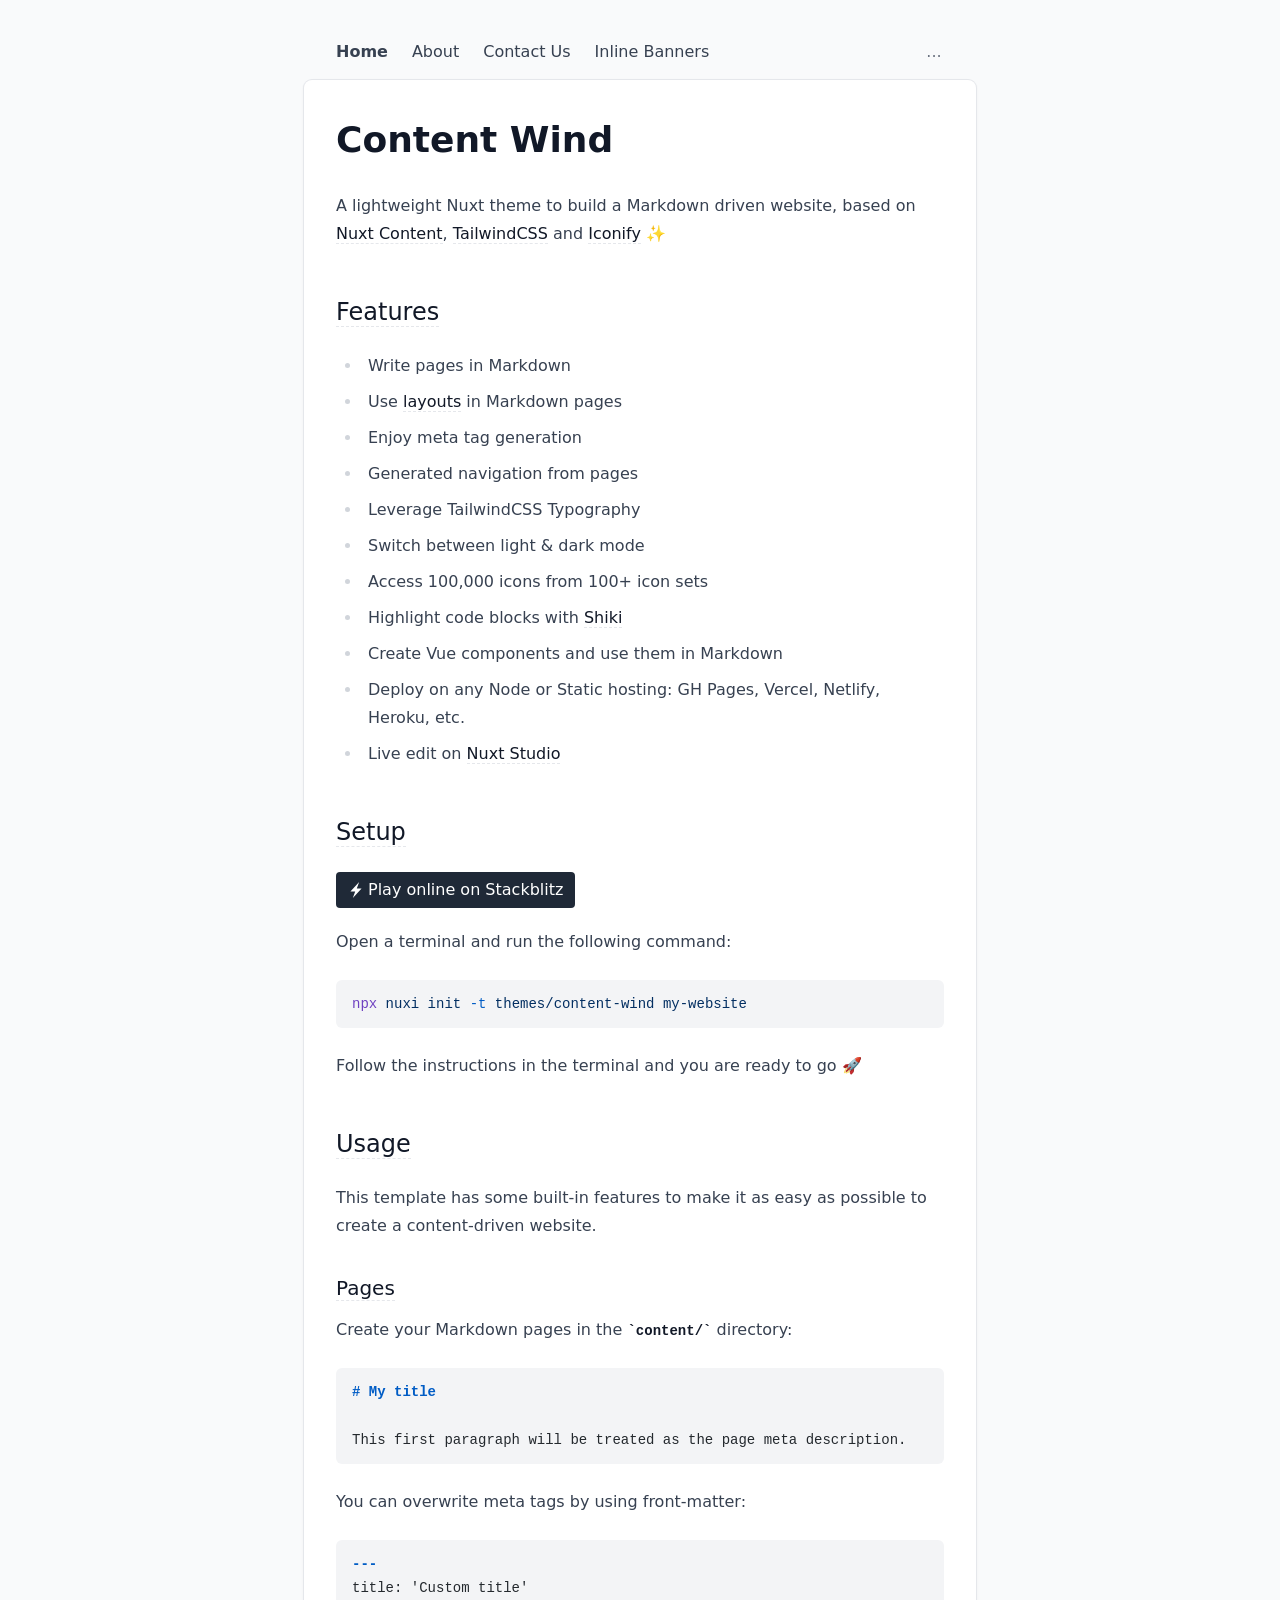
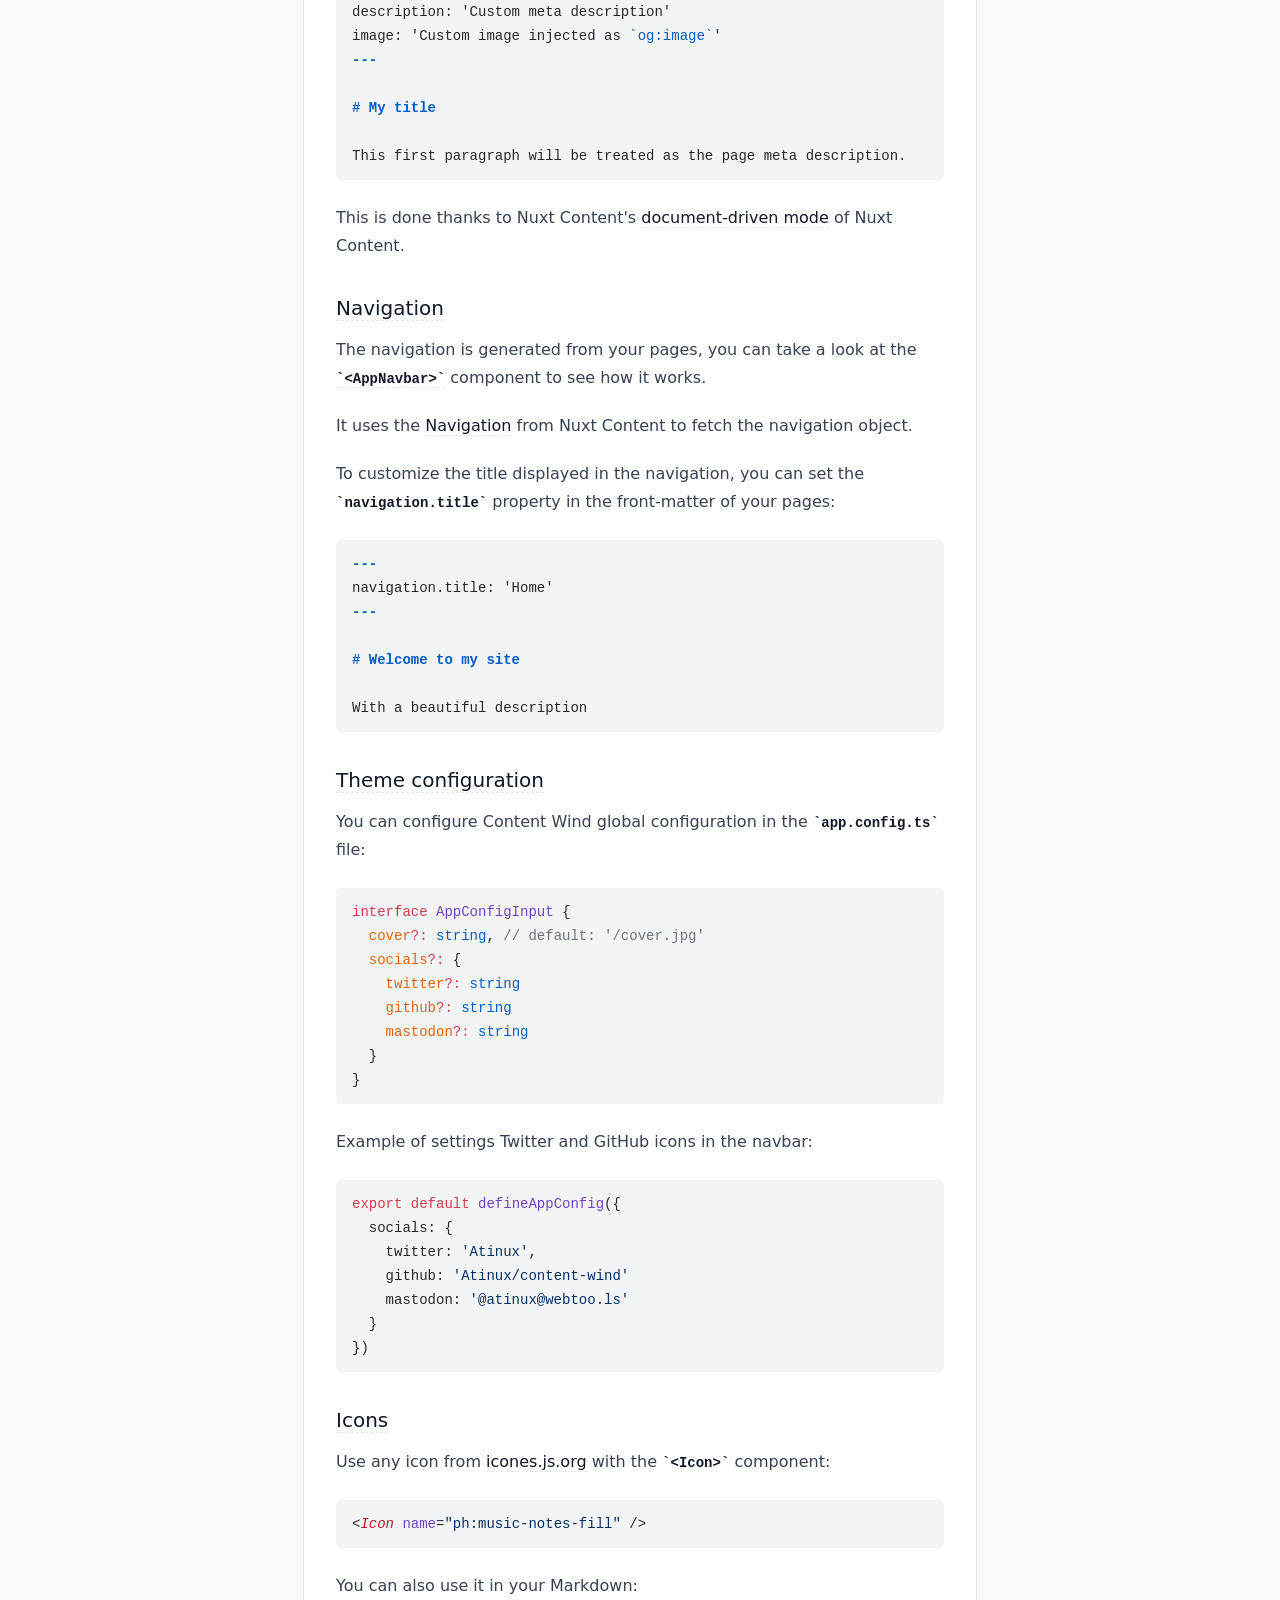
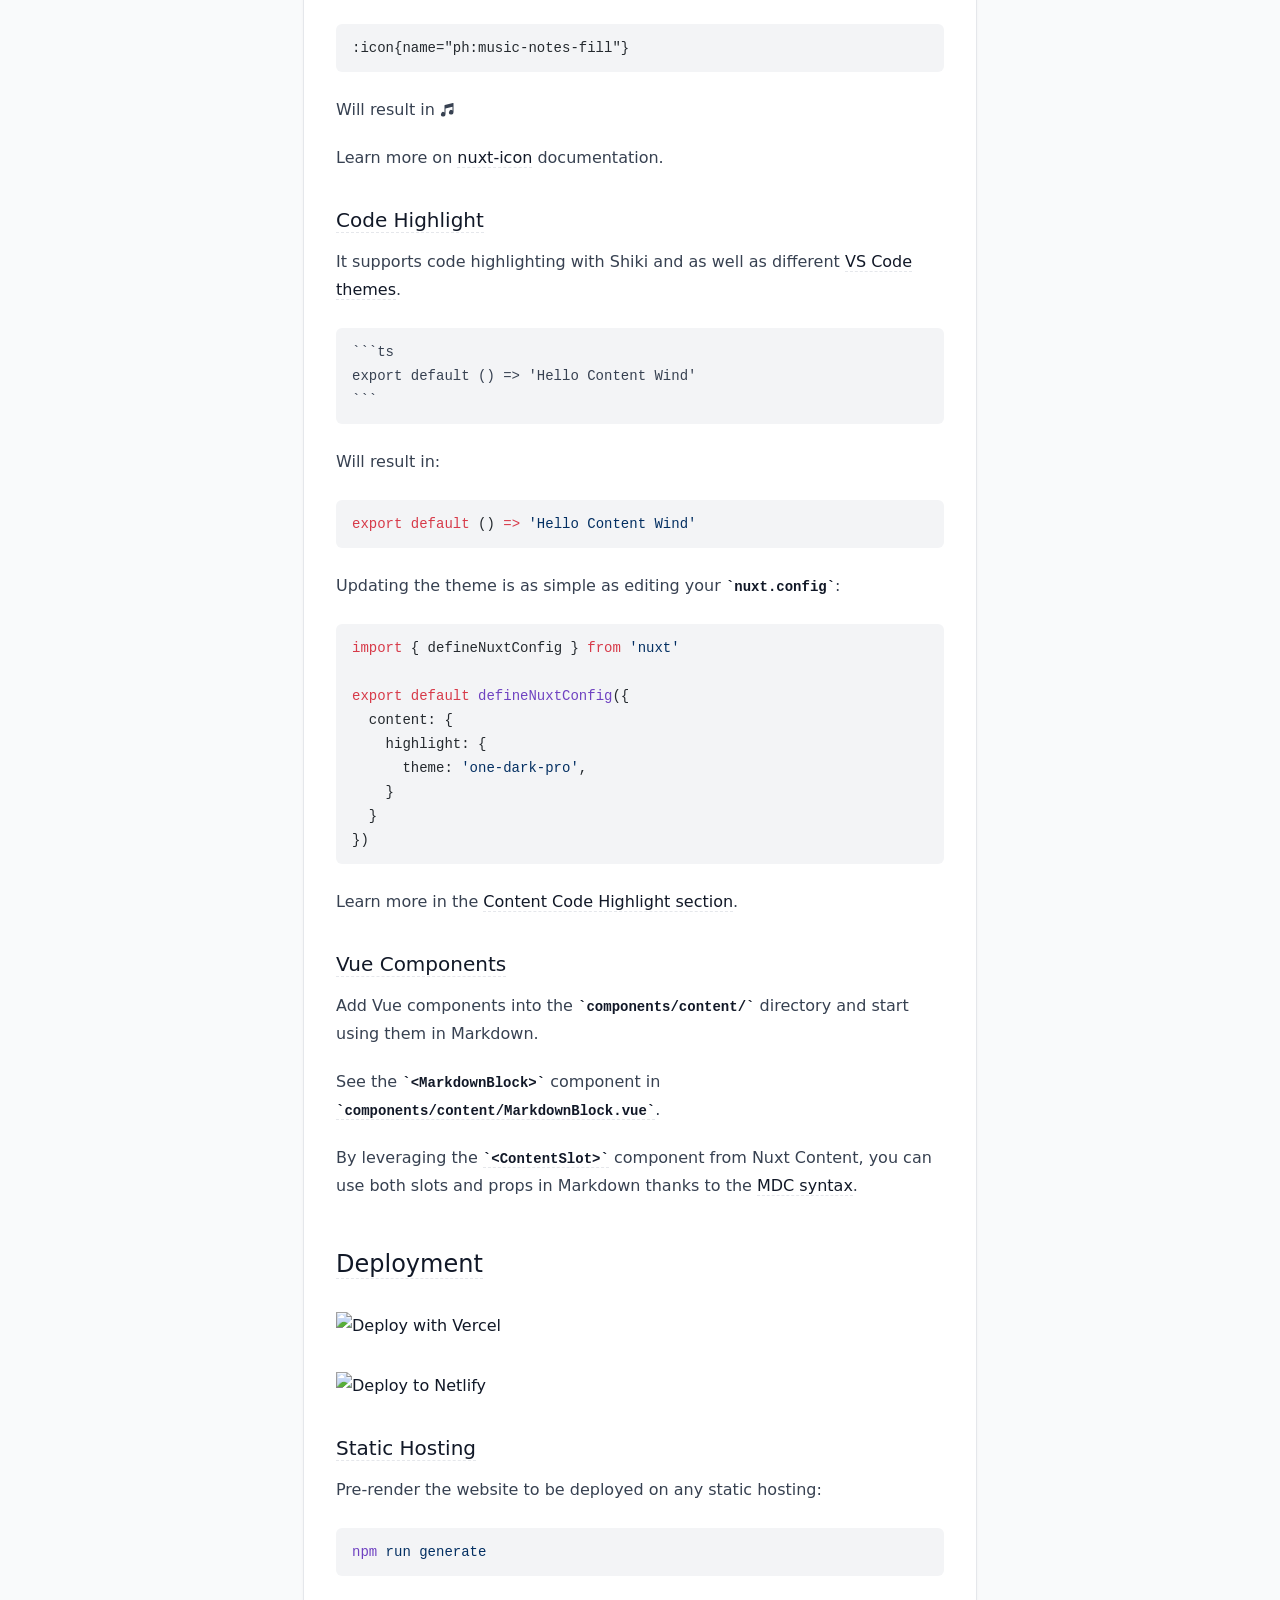
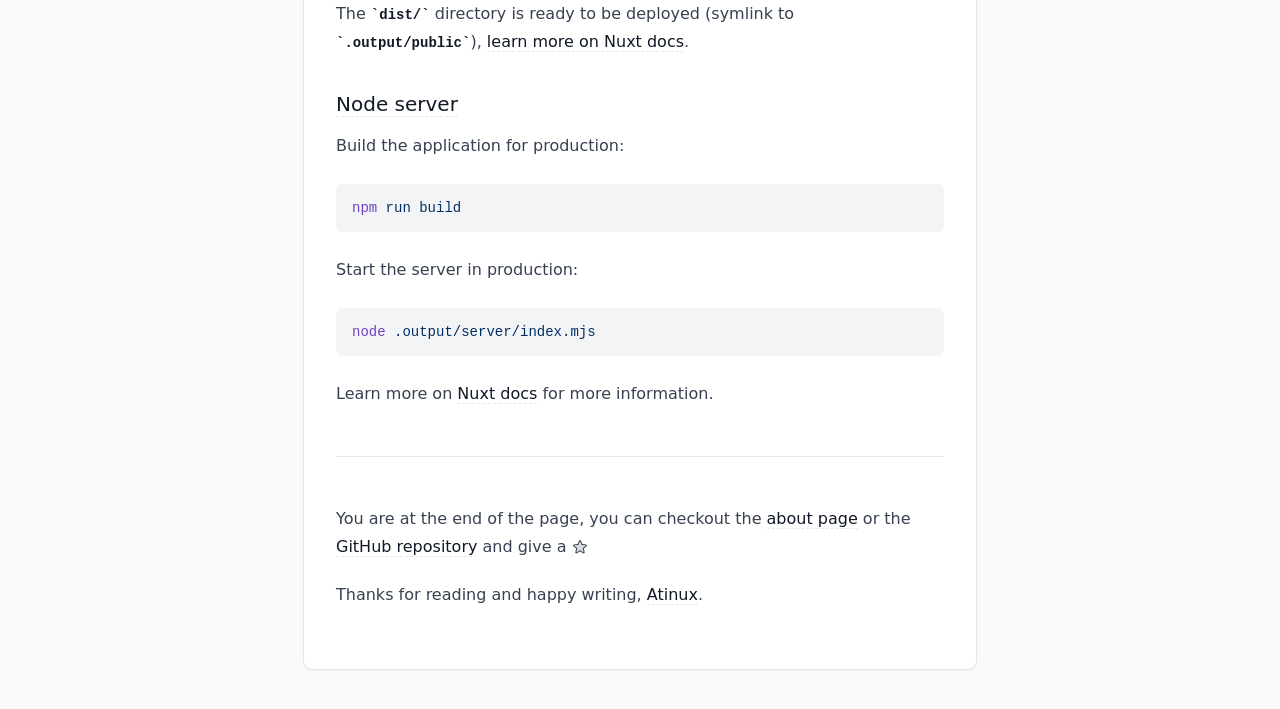
==== commit fd7e6c1e: "Deploying to gh-pages from @ littlecm/content-wind-nuxtstudio@e89480c703bad275981d2487b1bcb2e28d102c" ====
--- a/index.html
+++ b/index.html
@@ -1,13 +1,13 @@
 <!DOCTYPE html><html  lang="en" data-capo=""><head><meta charset="utf-8">
 <meta name="viewport" content="width=device-width, initial-scale=1">
 <title>Content Wind</title>
-<style>/*! tailwindcss v3.4.10 | MIT License | https://tailwindcss.com*/*,:after,:before{border:0 solid #e5e7eb;box-sizing:border-box}:after,:before{--tw-content:""}:host,html{line-height:1.5;-webkit-text-size-adjust:100%;font-family:ui-sans-serif,system-ui,sans-serif,Apple Color Emoji,Segoe UI Emoji,Segoe UI Symbol,Noto Color Emoji;font-feature-settings:normal;font-variation-settings:normal;tab-size:4;-webkit-tap-highlight-color:transparent}body{line-height:inherit;margin:0}hr{border-top-width:1px;color:inherit;height:0}abbr:where([title]){-webkit-text-decoration:underline dotted;text-decoration:underline dotted}h1,h2,h3,h4,h5,h6{font-size:inherit;font-weight:inherit}a{color:inherit;text-decoration:inherit}b,strong{font-weight:bolder}code,kbd,pre,samp{font-family:ui-monospace,SFMono-Regular,Menlo,Monaco,Consolas,Liberation Mono,Courier New,monospace;font-feature-settings:normal;font-size:1em;font-variation-settings:normal}small{font-size:80%}sub,sup{font-size:75%;line-height:0;position:relative;vertical-align:initial}sub{bottom:-.25em}sup{top:-.5em}table{border-collapse:collapse;border-color:inherit;text-indent:0}button,input,optgroup,select,textarea{color:inherit;font-family:inherit;font-feature-settings:inherit;font-size:100%;font-variation-settings:inherit;font-weight:inherit;letter-spacing:inherit;line-height:inherit;margin:0;padding:0}button,select{text-transform:none}button,input:where([type=button]),input:where([type=reset]),input:where([type=submit]){-webkit-appearance:button;background-color:initial;background-image:none}:-moz-focusring{outline:auto}:-moz-ui-invalid{box-shadow:none}progress{vertical-align:initial}::-webkit-inner-spin-button,::-webkit-outer-spin-button{height:auto}[type=search]{-webkit-appearance:textfield;outline-offset:-2px}::-webkit-search-decoration{-webkit-appearance:none}::-webkit-file-upload-button{-webkit-appearance:button;font:inherit}summary{display:list-item}blockquote,dd,dl,figure,h1,h2,h3,h4,h5,h6,hr,p,pre{margin:0}fieldset{margin:0}fieldset,legend{padding:0}menu,ol,ul{list-style:none;margin:0;padding:0}dialog{padding:0}textarea{resize:vertical}input::placeholder,textarea::placeholder{color:#9ca3af;opacity:1}[role=button],button{cursor:pointer}:disabled{cursor:default}audio,canvas,embed,iframe,img,object,svg,video{display:block;vertical-align:middle}img,video{height:auto;max-width:100%}[hidden]{display:none}*,::backdrop,:after,:before{--tw-border-spacing-x:0;--tw-border-spacing-y:0;--tw-translate-x:0;--tw-translate-y:0;--tw-rotate:0;--tw-skew-x:0;--tw-skew-y:0;--tw-scale-x:1;--tw-scale-y:1;--tw-pan-x: ;--tw-pan-y: ;--tw-pinch-zoom: ;--tw-scroll-snap-strictness:proximity;--tw-gradient-from-position: ;--tw-gradient-via-position: ;--tw-gradient-to-position: ;--tw-ordinal: ;--tw-slashed-zero: ;--tw-numeric-figure: ;--tw-numeric-spacing: ;--tw-numeric-fraction: ;--tw-ring-inset: ;--tw-ring-offset-width:0px;--tw-ring-offset-color:#fff;--tw-ring-color:#3b82f680;--tw-ring-offset-shadow:0 0 #0000;--tw-ring-shadow:0 0 #0000;--tw-shadow:0 0 #0000;--tw-shadow-colored:0 0 #0000;--tw-blur: ;--tw-brightness: ;--tw-contrast: ;--tw-grayscale: ;--tw-hue-rotate: ;--tw-invert: ;--tw-saturate: ;--tw-sepia: ;--tw-drop-shadow: ;--tw-backdrop-blur: ;--tw-backdrop-brightness: ;--tw-backdrop-contrast: ;--tw-backdrop-grayscale: ;--tw-backdrop-hue-rotate: ;--tw-backdrop-invert: ;--tw-backdrop-opacity: ;--tw-backdrop-saturate: ;--tw-backdrop-sepia: ;--tw-contain-size: ;--tw-contain-layout: ;--tw-contain-paint: ;--tw-contain-style: }.container{width:100%}@media (min-width:640px){.container{max-width:640px}}@media (min-width:768px){.container{max-width:768px}}@media (min-width:1024px){.container{max-width:1024px}}@media (min-width:1280px){.container{max-width:1280px}}@media (min-width:1536px){.container{max-width:1536px}}.prose{color:var(--tw-prose-body);max-width:65ch}.prose :where(p):not(:where([class~=not-prose],[class~=not-prose] *)){margin-bottom:1.25em;margin-top:1.25em}.prose :where([class~=lead]):not(:where([class~=not-prose],[class~=not-prose] *)){color:var(--tw-prose-lead);font-size:1.25em;line-height:1.6;margin-bottom:1.2em;margin-top:1.2em}.prose :where(a):not(:where([class~=not-prose],[class~=not-prose] *)){color:var(--tw-prose-links);font-weight:500;text-decoration:underline}.prose :where(strong):not(:where([class~=not-prose],[class~=not-prose] *)){color:var(--tw-prose-bold);font-weight:600}.prose :where(a strong):not(:where([class~=not-prose],[class~=not-prose] *)){color:inherit}.prose :where(blockquote strong):not(:where([class~=not-prose],[class~=not-prose] *)){color:inherit}.prose :where(thead th strong):not(:where([class~=not-prose],[class~=not-prose] *)){color:inherit}.prose :where(ol):not(:where([class~=not-prose],[class~=not-prose] *)){list-style-type:decimal;margin-bottom:1.25em;margin-top:1.25em;padding-inline-start:1.625em}.prose :where(ol[type=A]):not(:where([class~=not-prose],[class~=not-prose] *)){list-style-type:upper-alpha}.prose :where(ol[type=a]):not(:where([class~=not-prose],[class~=not-prose] *)){list-style-type:lower-alpha}.prose :where(ol[type=A s]):not(:where([class~=not-prose],[class~=not-prose] *)){list-style-type:upper-alpha}.prose :where(ol[type=a s]):not(:where([class~=not-prose],[class~=not-prose] *)){list-style-type:lower-alpha}.prose :where(ol[type=I]):not(:where([class~=not-prose],[class~=not-prose] *)){list-style-type:upper-roman}.prose :where(ol[type=i]):not(:where([class~=not-prose],[class~=not-prose] *)){list-style-type:lower-roman}.prose :where(ol[type=I s]):not(:where([class~=not-prose],[class~=not-prose] *)){list-style-type:upper-roman}.prose :where(ol[type=i s]):not(:where([class~=not-prose],[class~=not-prose] *)){list-style-type:lower-roman}.prose :where(ol[type="1"]):not(:where([class~=not-prose],[class~=not-prose] *)){list-style-type:decimal}.prose :where(ul):not(:where([class~=not-prose],[class~=not-prose] *)){list-style-type:disc;margin-bottom:1.25em;margin-top:1.25em;padding-inline-start:1.625em}.prose :where(ol>li):not(:where([class~=not-prose],[class~=not-prose] *))::marker{color:var(--tw-prose-counters);font-weight:400}.prose :where(ul>li):not(:where([class~=not-prose],[class~=not-prose] *))::marker{color:var(--tw-prose-bullets)}.prose :where(dt):not(:where([class~=not-prose],[class~=not-prose] *)){color:var(--tw-prose-headings);font-weight:600;margin-top:1.25em}.prose :where(hr):not(:where([class~=not-prose],[class~=not-prose] *)){border-color:var(--tw-prose-hr);border-top-width:1px;margin-bottom:3em;margin-top:3em}.prose :where(blockquote):not(:where([class~=not-prose],[class~=not-prose] *)){border-inline-start-color:var(--tw-prose-quote-borders);border-inline-start-width:.25rem;color:var(--tw-prose-quotes);font-style:italic;font-weight:500;margin-bottom:1.6em;margin-top:1.6em;padding-inline-start:1em;quotes:"\201C""\201D""\2018""\2019"}.prose :where(blockquote p:first-of-type):not(:where([class~=not-prose],[class~=not-prose] *)):before{content:open-quote}.prose :where(blockquote p:last-of-type):not(:where([class~=not-prose],[class~=not-prose] *)):after{content:close-quote}.prose :where(h1):not(:where([class~=not-prose],[class~=not-prose] *)){color:var(--tw-prose-headings);font-size:2.25em;font-weight:800;line-height:1.1111111;margin-bottom:.8888889em;margin-top:0}.prose :where(h1 strong):not(:where([class~=not-prose],[class~=not-prose] *)){color:inherit;font-weight:900}.prose :where(h2):not(:where([class~=not-prose],[class~=not-prose] *)){color:var(--tw-prose-headings);font-size:1.5em;font-weight:700;line-height:1.3333333;margin-bottom:1em;margin-top:2em}.prose :where(h2 strong):not(:where([class~=not-prose],[class~=not-prose] *)){color:inherit;font-weight:800}.prose :where(h3):not(:where([class~=not-prose],[class~=not-prose] *)){color:var(--tw-prose-headings);font-size:1.25em;font-weight:600;line-height:1.6;margin-bottom:.6em;margin-top:1.6em}.prose :where(h3 strong):not(:where([class~=not-prose],[class~=not-prose] *)){color:inherit;font-weight:700}.prose :where(h4):not(:where([class~=not-prose],[class~=not-prose] *)){color:var(--tw-prose-headings);font-weight:600;line-height:1.5;margin-bottom:.5em;margin-top:1.5em}.prose :where(h4 strong):not(:where([class~=not-prose],[class~=not-prose] *)){color:inherit;font-weight:700}.prose :where(img):not(:where([class~=not-prose],[class~=not-prose] *)){margin-bottom:2em;margin-top:2em}.prose :where(picture):not(:where([class~=not-prose],[class~=not-prose] *)){display:block;margin-bottom:2em;margin-top:2em}.prose :where(video):not(:where([class~=not-prose],[class~=not-prose] *)){margin-bottom:2em;margin-top:2em}.prose :where(kbd):not(:where([class~=not-prose],[class~=not-prose] *)){border-radius:.3125rem;box-shadow:0 0 0 1px rgb(var(--tw-prose-kbd-shadows)/10%),0 3px 0 rgb(var(--tw-prose-kbd-shadows)/10%);color:var(--tw-prose-kbd);font-family:inherit;font-size:.875em;font-weight:500;padding-inline-end:.375em;padding-bottom:.1875em;padding-top:.1875em;padding-inline-start:.375em}.prose :where(code):not(:where([class~=not-prose],[class~=not-prose] *)){color:var(--tw-prose-code);font-size:.875em;font-weight:600}.prose :where(code):not(:where([class~=not-prose],[class~=not-prose] *)):before{content:"`"}.prose :where(code):not(:where([class~=not-prose],[class~=not-prose] *)):after{content:"`"}.prose :where(a code):not(:where([class~=not-prose],[class~=not-prose] *)){color:inherit}.prose :where(h1 code):not(:where([class~=not-prose],[class~=not-prose] *)){color:inherit}.prose :where(h2 code):not(:where([class~=not-prose],[class~=not-prose] *)){color:inherit;font-size:.875em}.prose :where(h3 code):not(:where([class~=not-prose],[class~=not-prose] *)){color:inherit;font-size:.9em}.prose :where(h4 code):not(:where([class~=not-prose],[class~=not-prose] *)){color:inherit}.prose :where(blockquote code):not(:where([class~=not-prose],[class~=not-prose] *)){color:inherit}.prose :where(thead th code):not(:where([class~=not-prose],[class~=not-prose] *)){color:inherit}.prose :where(pre):not(:where([class~=not-prose],[class~=not-prose] *)){background-color:var(--tw-prose-pre-bg);border-radius:.375rem;color:var(--tw-prose-pre-code);font-size:.875em;font-weight:400;line-height:1.7142857;margin-bottom:1.7142857em;margin-top:1.7142857em;overflow-x:auto;padding-inline-end:1.1428571em;padding-bottom:.8571429em;padding-top:.8571429em;padding-inline-start:1.1428571em}.prose :where(pre code):not(:where([class~=not-prose],[class~=not-prose] *)){background-color:initial;border-radius:0;border-width:0;color:inherit;font-family:inherit;font-size:inherit;font-weight:inherit;line-height:inherit;padding:0}.prose :where(pre code):not(:where([class~=not-prose],[class~=not-prose] *)):before{content:none}.prose :where(pre code):not(:where([class~=not-prose],[class~=not-prose] *)):after{content:none}.prose :where(table):not(:where([class~=not-prose],[class~=not-prose] *)){font-size:.875em;line-height:1.7142857;margin-bottom:2em;margin-top:2em;table-layout:auto;width:100%}.prose :where(thead):not(:where([class~=not-prose],[class~=not-prose] *)){border-bottom-color:var(--tw-prose-th-borders);border-bottom-width:1px}.prose :where(thead th):not(:where([class~=not-prose],[class~=not-prose] *)){color:var(--tw-prose-headings);font-weight:600;padding-inline-end:.5714286em;padding-bottom:.5714286em;padding-inline-start:.5714286em;vertical-align:bottom}.prose :where(tbody tr):not(:where([class~=not-prose],[class~=not-prose] *)){border-bottom-color:var(--tw-prose-td-borders);border-bottom-width:1px}.prose :where(tbody tr:last-child):not(:where([class~=not-prose],[class~=not-prose] *)){border-bottom-width:0}.prose :where(tbody td):not(:where([class~=not-prose],[class~=not-prose] *)){vertical-align:initial}.prose :where(tfoot):not(:where([class~=not-prose],[class~=not-prose] *)){border-top-color:var(--tw-prose-th-borders);border-top-width:1px}.prose :where(tfoot td):not(:where([class~=not-prose],[class~=not-prose] *)){vertical-align:top}.prose :where(th,td):not(:where([class~=not-prose],[class~=not-prose] *)){text-align:start}.prose :where(figure>*):not(:where([class~=not-prose],[class~=not-prose] *)){margin-bottom:0;margin-top:0}.prose :where(figcaption):not(:where([class~=not-prose],[class~=not-prose] *)){color:var(--tw-prose-captions);font-size:.875em;line-height:1.4285714;margin-top:.8571429em}.prose{--tw-prose-body:#374151;--tw-prose-headings:#111827;--tw-prose-lead:#4b5563;--tw-prose-links:#111827;--tw-prose-bold:#111827;--tw-prose-counters:#6b7280;--tw-prose-bullets:#d1d5db;--tw-prose-hr:#e5e7eb;--tw-prose-quotes:#111827;--tw-prose-quote-borders:#e5e7eb;--tw-prose-captions:#6b7280;--tw-prose-kbd:#111827;--tw-prose-kbd-shadows:17 24 39;--tw-prose-code:#111827;--tw-prose-pre-code:#e5e7eb;--tw-prose-pre-bg:#1f2937;--tw-prose-th-borders:#d1d5db;--tw-prose-td-borders:#e5e7eb;--tw-prose-invert-body:#d1d5db;--tw-prose-invert-headings:#fff;--tw-prose-invert-lead:#9ca3af;--tw-prose-invert-links:#fff;--tw-prose-invert-bold:#fff;--tw-prose-invert-counters:#9ca3af;--tw-prose-invert-bullets:#4b5563;--tw-prose-invert-hr:#374151;--tw-prose-invert-quotes:#f3f4f6;--tw-prose-invert-quote-borders:#374151;--tw-prose-invert-captions:#9ca3af;--tw-prose-invert-kbd:#fff;--tw-prose-invert-kbd-shadows:255 255 255;--tw-prose-invert-code:#fff;--tw-prose-invert-pre-code:#d1d5db;--tw-prose-invert-pre-bg:#00000080;--tw-prose-invert-th-borders:#4b5563;--tw-prose-invert-td-borders:#374151;font-size:1rem;line-height:1.75}.prose :where(picture>img):not(:where([class~=not-prose],[class~=not-prose] *)){margin-bottom:0;margin-top:0}.prose :where(li):not(:where([class~=not-prose],[class~=not-prose] *)){margin-bottom:.5em;margin-top:.5em}.prose :where(ol>li):not(:where([class~=not-prose],[class~=not-prose] *)){padding-inline-start:.375em}.prose :where(ul>li):not(:where([class~=not-prose],[class~=not-prose] *)){padding-inline-start:.375em}.prose :where(.prose>ul>li p):not(:where([class~=not-prose],[class~=not-prose] *)){margin-bottom:.75em;margin-top:.75em}.prose :where(.prose>ul>li>p:first-child):not(:where([class~=not-prose],[class~=not-prose] *)){margin-top:1.25em}.prose :where(.prose>ul>li>p:last-child):not(:where([class~=not-prose],[class~=not-prose] *)){margin-bottom:1.25em}.prose :where(.prose>ol>li>p:first-child):not(:where([class~=not-prose],[class~=not-prose] *)){margin-top:1.25em}.prose :where(.prose>ol>li>p:last-child):not(:where([class~=not-prose],[class~=not-prose] *)){margin-bottom:1.25em}.prose :where(ul ul,ul ol,ol ul,ol ol):not(:where([class~=not-prose],[class~=not-prose] *)){margin-bottom:.75em;margin-top:.75em}.prose :where(dl):not(:where([class~=not-prose],[class~=not-prose] *)){margin-bottom:1.25em;margin-top:1.25em}.prose :where(dd):not(:where([class~=not-prose],[class~=not-prose] *)){margin-top:.5em;padding-inline-start:1.625em}.prose :where(hr+*):not(:where([class~=not-prose],[class~=not-prose] *)){margin-top:0}.prose :where(h2+*):not(:where([class~=not-prose],[class~=not-prose] *)){margin-top:0}.prose :where(h3+*):not(:where([class~=not-prose],[class~=not-prose] *)){margin-top:0}.prose :where(h4+*):not(:where([class~=not-prose],[class~=not-prose] *)){margin-top:0}.prose :where(thead th:first-child):not(:where([class~=not-prose],[class~=not-prose] *)){padding-inline-start:0}.prose :where(thead th:last-child):not(:where([class~=not-prose],[class~=not-prose] *)){padding-inline-end:0}.prose :where(tbody td,tfoot td):not(:where([class~=not-prose],[class~=not-prose] *)){padding-inline-end:.5714286em;padding-bottom:.5714286em;padding-top:.5714286em;padding-inline-start:.5714286em}.prose :where(tbody td:first-child,tfoot td:first-child):not(:where([class~=not-prose],[class~=not-prose] *)){padding-inline-start:0}.prose :where(tbody td:last-child,tfoot td:last-child):not(:where([class~=not-prose],[class~=not-prose] *)){padding-inline-end:0}.prose :where(figure):not(:where([class~=not-prose],[class~=not-prose] *)){margin-bottom:2em;margin-top:2em}.prose :where(.prose>:first-child):not(:where([class~=not-prose],[class~=not-prose] *)){margin-top:0}.prose :where(.prose>:last-child):not(:where([class~=not-prose],[class~=not-prose] *)){margin-bottom:0}.sr-only{height:1px;margin:-1px;overflow:hidden;padding:0;position:absolute;width:1px;clip:rect(0,0,0,0);border-width:0;white-space:nowrap}.static{position:static}.m-auto{margin:auto}.mx-auto{margin-left:auto;margin-right:auto}.mb-4{margin-bottom:1rem}.mr-6{margin-right:1.5rem}.block{display:block}.inline-block{display:inline-block}.inline{display:inline}.flex{display:flex}.inline-flex{display:inline-flex}.table{display:table}.contents{display:contents}.h-4{height:1rem}.h-5{height:1.25rem}.h-auto{height:auto}.w-32{width:8rem}.w-4{width:1rem}.w-5{width:1.25rem}.w-full{width:100%}.max-w-2xl{max-width:42rem}.max-w-full{max-width:100%}.max-w-none{max-width:none}.table-auto{table-layout:auto}.border-collapse{border-collapse:collapse}.items-center{align-items:center}.justify-between{justify-content:space-between}.gap-1{gap:.25rem}.space-x-3>:not([hidden])~:not([hidden]){--tw-space-x-reverse:0;margin-left:calc(.75rem*(1 - var(--tw-space-x-reverse)));margin-right:calc(.75rem*var(--tw-space-x-reverse))}.overflow-x-auto{overflow-x:auto}.rounded{border-radius:.25rem}.border{border-width:1px}.border-gray-300{--tw-border-opacity:1;border-color:rgb(209 213 219/var(--tw-border-opacity))}.bg-gray-100{--tw-bg-opacity:1;background-color:rgb(243 244 246/var(--tw-bg-opacity))}.bg-gray-50{--tw-bg-opacity:1;background-color:rgb(249 250 251/var(--tw-bg-opacity))}.bg-gray-800{--tw-bg-opacity:1;background-color:rgb(31 41 55/var(--tw-bg-opacity))}.bg-white{--tw-bg-opacity:1;background-color:rgb(255 255 255/var(--tw-bg-opacity))}.p-2{padding:.5rem}.p-4{padding:1rem}.px-3{padding-left:.75rem;padding-right:.75rem}.px-4{padding-left:1rem;padding-right:1rem}.py-1{padding-bottom:.25rem;padding-top:.25rem}.py-10{padding-bottom:2.5rem;padding-top:2.5rem}.py-4{padding-bottom:1rem;padding-top:1rem}.text-2xl{font-size:1.5rem;line-height:2rem}.font-bold{font-weight:700}.text-black{--tw-text-opacity:1;color:rgb(0 0 0/var(--tw-text-opacity))}.text-blue-500{--tw-text-opacity:1;color:rgb(59 130 246/var(--tw-text-opacity))}.text-gray-500{--tw-text-opacity:1;color:rgb(107 114 128/var(--tw-text-opacity))}.text-gray-700{--tw-text-opacity:1;color:rgb(55 65 81/var(--tw-text-opacity))}.text-white{--tw-text-opacity:1;color:rgb(255 255 255/var(--tw-text-opacity))}.underline{text-decoration-line:underline}.no-underline{text-decoration-line:none}.ring-1{--tw-ring-offset-shadow:var(--tw-ring-inset) 0 0 0 var(--tw-ring-offset-width) var(--tw-ring-offset-color);--tw-ring-shadow:var(--tw-ring-inset) 0 0 0 calc(1px + var(--tw-ring-offset-width)) var(--tw-ring-color);box-shadow:var(--tw-ring-offset-shadow),var(--tw-ring-shadow),var(--tw-shadow,0 0 #0000)}.ring-gray-200{--tw-ring-opacity:1;--tw-ring-color:rgb(229 231 235/var(--tw-ring-opacity))}.transition{transition-duration:.15s;transition-property:color,background-color,border-color,text-decoration-color,fill,stroke,opacity,box-shadow,transform,filter,-webkit-backdrop-filter;transition-property:color,background-color,border-color,text-decoration-color,fill,stroke,opacity,box-shadow,transform,filter,backdrop-filter;transition-property:color,background-color,border-color,text-decoration-color,fill,stroke,opacity,box-shadow,transform,filter,backdrop-filter,-webkit-backdrop-filter;transition-timing-function:cubic-bezier(.4,0,.2,1)}.dark\:prose-invert:is(.dark *){--tw-prose-body:var(--tw-prose-invert-body);--tw-prose-headings:var(--tw-prose-invert-headings);--tw-prose-lead:var(--tw-prose-invert-lead);--tw-prose-links:var(--tw-prose-invert-links);--tw-prose-bold:var(--tw-prose-invert-bold);--tw-prose-counters:var(--tw-prose-invert-counters);--tw-prose-bullets:var(--tw-prose-invert-bullets);--tw-prose-hr:var(--tw-prose-invert-hr);--tw-prose-quotes:var(--tw-prose-invert-quotes);--tw-prose-quote-borders:var(--tw-prose-invert-quote-borders);--tw-prose-captions:var(--tw-prose-invert-captions);--tw-prose-kbd:var(--tw-prose-invert-kbd);--tw-prose-kbd-shadows:var(--tw-prose-invert-kbd-shadows);--tw-prose-code:var(--tw-prose-invert-code);--tw-prose-pre-code:var(--tw-prose-invert-pre-code);--tw-prose-pre-bg:var(--tw-prose-invert-pre-bg);--tw-prose-th-borders:var(--tw-prose-invert-th-borders);--tw-prose-td-borders:var(--tw-prose-invert-td-borders)}.hover\:text-gray-700:hover{--tw-text-opacity:1;color:rgb(55 65 81/var(--tw-text-opacity))}.prose-a\:border-b :is(:where(a):not(:where([class~=not-prose],[class~=not-prose] *))){border-bottom-width:1px}.prose-a\:border-dashed :is(:where(a):not(:where([class~=not-prose],[class~=not-prose] *))){border-style:dashed}.prose-a\:font-normal :is(:where(a):not(:where([class~=not-prose],[class~=not-prose] *))){font-weight:400}.prose-a\:no-underline :is(:where(a):not(:where([class~=not-prose],[class~=not-prose] *))){text-decoration-line:none}.hover\:prose-a\:border-solid :is(:where(a):not(:where([class~=not-prose],[class~=not-prose] *))):hover{border-style:solid}.hover\:prose-a\:border-primary-400 :is(:where(a):not(:where([class~=not-prose],[class~=not-prose] *))):hover{--tw-border-opacity:1;border-color:rgb(52 211 153/var(--tw-border-opacity))}.hover\:prose-a\:text-primary-400 :is(:where(a):not(:where([class~=not-prose],[class~=not-prose] *))):hover{--tw-text-opacity:1;color:rgb(52 211 153/var(--tw-text-opacity))}.prose-pre\:bg-gray-100 :is(:where(pre):not(:where([class~=not-prose],[class~=not-prose] *))){--tw-bg-opacity:1;background-color:rgb(243 244 246/var(--tw-bg-opacity))}.dark\:bg-gray-200:is(.dark *){--tw-bg-opacity:1;background-color:rgb(229 231 235/var(--tw-bg-opacity))}.dark\:bg-gray-800:is(.dark *){--tw-bg-opacity:1;background-color:rgb(31 41 55/var(--tw-bg-opacity))}.dark\:bg-gray-900:is(.dark *){--tw-bg-opacity:1;background-color:rgb(17 24 39/var(--tw-bg-opacity))}.dark\:text-gray-100:is(.dark *){--tw-text-opacity:1;color:rgb(243 244 246/var(--tw-text-opacity))}.dark\:text-gray-200:is(.dark *){--tw-text-opacity:1;color:rgb(229 231 235/var(--tw-text-opacity))}.dark\:text-gray-300:is(.dark *){--tw-text-opacity:1;color:rgb(209 213 219/var(--tw-text-opacity))}.dark\:text-gray-950:is(.dark *){--tw-text-opacity:1;color:rgb(3 7 18/var(--tw-text-opacity))}.dark\:ring-gray-700:is(.dark *){--tw-ring-opacity:1;--tw-ring-color:rgb(55 65 81/var(--tw-ring-opacity))}.dark\:hover\:text-gray-300:hover:is(.dark *){--tw-text-opacity:1;color:rgb(209 213 219/var(--tw-text-opacity))}.dark\:prose-pre\:bg-gray-900 :is(:where(pre):not(:where([class~=not-prose],[class~=not-prose] *))):is(.dark *){--tw-bg-opacity:1;background-color:rgb(17 24 39/var(--tw-bg-opacity))}@media (min-width:640px){.sm\:rounded{border-radius:.25rem}.sm\:rounded-lg{border-radius:.5rem}.sm\:px-8{padding-left:2rem;padding-right:2rem}.sm\:pb-10{padding-bottom:2.5rem}.sm\:pt-6{padding-top:1.5rem}.sm\:shadow{--tw-shadow:0 1px 3px 0 #0000001a,0 1px 2px -1px #0000001a;--tw-shadow-colored:0 1px 3px 0 var(--tw-shadow-color),0 1px 2px -1px var(--tw-shadow-color);box-shadow:var(--tw-ring-offset-shadow,0 0 #0000),var(--tw-ring-shadow,0 0 #0000),var(--tw-shadow)}}</style>
+<style>/*! tailwindcss v3.4.10 | MIT License | https://tailwindcss.com*/*,:after,:before{border:0 solid #e5e7eb;box-sizing:border-box}:after,:before{--tw-content:""}:host,html{line-height:1.5;-webkit-text-size-adjust:100%;font-family:ui-sans-serif,system-ui,sans-serif,Apple Color Emoji,Segoe UI Emoji,Segoe UI Symbol,Noto Color Emoji;font-feature-settings:normal;font-variation-settings:normal;tab-size:4;-webkit-tap-highlight-color:transparent}body{line-height:inherit;margin:0}hr{border-top-width:1px;color:inherit;height:0}abbr:where([title]){-webkit-text-decoration:underline dotted;text-decoration:underline dotted}h1,h2,h3,h4,h5,h6{font-size:inherit;font-weight:inherit}a{color:inherit;text-decoration:inherit}b,strong{font-weight:bolder}code,kbd,pre,samp{font-family:ui-monospace,SFMono-Regular,Menlo,Monaco,Consolas,Liberation Mono,Courier New,monospace;font-feature-settings:normal;font-size:1em;font-variation-settings:normal}small{font-size:80%}sub,sup{font-size:75%;line-height:0;position:relative;vertical-align:initial}sub{bottom:-.25em}sup{top:-.5em}table{border-collapse:collapse;border-color:inherit;text-indent:0}button,input,optgroup,select,textarea{color:inherit;font-family:inherit;font-feature-settings:inherit;font-size:100%;font-variation-settings:inherit;font-weight:inherit;letter-spacing:inherit;line-height:inherit;margin:0;padding:0}button,select{text-transform:none}button,input:where([type=button]),input:where([type=reset]),input:where([type=submit]){-webkit-appearance:button;background-color:initial;background-image:none}:-moz-focusring{outline:auto}:-moz-ui-invalid{box-shadow:none}progress{vertical-align:initial}::-webkit-inner-spin-button,::-webkit-outer-spin-button{height:auto}[type=search]{-webkit-appearance:textfield;outline-offset:-2px}::-webkit-search-decoration{-webkit-appearance:none}::-webkit-file-upload-button{-webkit-appearance:button;font:inherit}summary{display:list-item}blockquote,dd,dl,figure,h1,h2,h3,h4,h5,h6,hr,p,pre{margin:0}fieldset{margin:0}fieldset,legend{padding:0}menu,ol,ul{list-style:none;margin:0;padding:0}dialog{padding:0}textarea{resize:vertical}input::placeholder,textarea::placeholder{color:#9ca3af;opacity:1}[role=button],button{cursor:pointer}:disabled{cursor:default}audio,canvas,embed,iframe,img,object,svg,video{display:block;vertical-align:middle}img,video{height:auto;max-width:100%}[hidden]{display:none}*,::backdrop,:after,:before{--tw-border-spacing-x:0;--tw-border-spacing-y:0;--tw-translate-x:0;--tw-translate-y:0;--tw-rotate:0;--tw-skew-x:0;--tw-skew-y:0;--tw-scale-x:1;--tw-scale-y:1;--tw-pan-x: ;--tw-pan-y: ;--tw-pinch-zoom: ;--tw-scroll-snap-strictness:proximity;--tw-gradient-from-position: ;--tw-gradient-via-position: ;--tw-gradient-to-position: ;--tw-ordinal: ;--tw-slashed-zero: ;--tw-numeric-figure: ;--tw-numeric-spacing: ;--tw-numeric-fraction: ;--tw-ring-inset: ;--tw-ring-offset-width:0px;--tw-ring-offset-color:#fff;--tw-ring-color:#3b82f680;--tw-ring-offset-shadow:0 0 #0000;--tw-ring-shadow:0 0 #0000;--tw-shadow:0 0 #0000;--tw-shadow-colored:0 0 #0000;--tw-blur: ;--tw-brightness: ;--tw-contrast: ;--tw-grayscale: ;--tw-hue-rotate: ;--tw-invert: ;--tw-saturate: ;--tw-sepia: ;--tw-drop-shadow: ;--tw-backdrop-blur: ;--tw-backdrop-brightness: ;--tw-backdrop-contrast: ;--tw-backdrop-grayscale: ;--tw-backdrop-hue-rotate: ;--tw-backdrop-invert: ;--tw-backdrop-opacity: ;--tw-backdrop-saturate: ;--tw-backdrop-sepia: ;--tw-contain-size: ;--tw-contain-layout: ;--tw-contain-paint: ;--tw-contain-style: }.container{width:100%}@media (min-width:640px){.container{max-width:640px}}@media (min-width:768px){.container{max-width:768px}}@media (min-width:1024px){.container{max-width:1024px}}@media (min-width:1280px){.container{max-width:1280px}}@media (min-width:1536px){.container{max-width:1536px}}.prose{color:var(--tw-prose-body);max-width:65ch}.prose :where(p):not(:where([class~=not-prose],[class~=not-prose] *)){margin-bottom:1.25em;margin-top:1.25em}.prose :where([class~=lead]):not(:where([class~=not-prose],[class~=not-prose] *)){color:var(--tw-prose-lead);font-size:1.25em;line-height:1.6;margin-bottom:1.2em;margin-top:1.2em}.prose :where(a):not(:where([class~=not-prose],[class~=not-prose] *)){color:var(--tw-prose-links);font-weight:500;text-decoration:underline}.prose :where(strong):not(:where([class~=not-prose],[class~=not-prose] *)){color:var(--tw-prose-bold);font-weight:600}.prose :where(a strong):not(:where([class~=not-prose],[class~=not-prose] *)){color:inherit}.prose :where(blockquote strong):not(:where([class~=not-prose],[class~=not-prose] *)){color:inherit}.prose :where(thead th strong):not(:where([class~=not-prose],[class~=not-prose] *)){color:inherit}.prose :where(ol):not(:where([class~=not-prose],[class~=not-prose] *)){list-style-type:decimal;margin-bottom:1.25em;margin-top:1.25em;padding-inline-start:1.625em}.prose :where(ol[type=A]):not(:where([class~=not-prose],[class~=not-prose] *)){list-style-type:upper-alpha}.prose :where(ol[type=a]):not(:where([class~=not-prose],[class~=not-prose] *)){list-style-type:lower-alpha}.prose :where(ol[type=A s]):not(:where([class~=not-prose],[class~=not-prose] *)){list-style-type:upper-alpha}.prose :where(ol[type=a s]):not(:where([class~=not-prose],[class~=not-prose] *)){list-style-type:lower-alpha}.prose :where(ol[type=I]):not(:where([class~=not-prose],[class~=not-prose] *)){list-style-type:upper-roman}.prose :where(ol[type=i]):not(:where([class~=not-prose],[class~=not-prose] *)){list-style-type:lower-roman}.prose :where(ol[type=I s]):not(:where([class~=not-prose],[class~=not-prose] *)){list-style-type:upper-roman}.prose :where(ol[type=i s]):not(:where([class~=not-prose],[class~=not-prose] *)){list-style-type:lower-roman}.prose :where(ol[type="1"]):not(:where([class~=not-prose],[class~=not-prose] *)){list-style-type:decimal}.prose :where(ul):not(:where([class~=not-prose],[class~=not-prose] *)){list-style-type:disc;margin-bottom:1.25em;margin-top:1.25em;padding-inline-start:1.625em}.prose :where(ol>li):not(:where([class~=not-prose],[class~=not-prose] *))::marker{color:var(--tw-prose-counters);font-weight:400}.prose :where(ul>li):not(:where([class~=not-prose],[class~=not-prose] *))::marker{color:var(--tw-prose-bullets)}.prose :where(dt):not(:where([class~=not-prose],[class~=not-prose] *)){color:var(--tw-prose-headings);font-weight:600;margin-top:1.25em}.prose :where(hr):not(:where([class~=not-prose],[class~=not-prose] *)){border-color:var(--tw-prose-hr);border-top-width:1px;margin-bottom:3em;margin-top:3em}.prose :where(blockquote):not(:where([class~=not-prose],[class~=not-prose] *)){border-inline-start-color:var(--tw-prose-quote-borders);border-inline-start-width:.25rem;color:var(--tw-prose-quotes);font-style:italic;font-weight:500;margin-bottom:1.6em;margin-top:1.6em;padding-inline-start:1em;quotes:"\201C""\201D""\2018""\2019"}.prose :where(blockquote p:first-of-type):not(:where([class~=not-prose],[class~=not-prose] *)):before{content:open-quote}.prose :where(blockquote p:last-of-type):not(:where([class~=not-prose],[class~=not-prose] *)):after{content:close-quote}.prose :where(h1):not(:where([class~=not-prose],[class~=not-prose] *)){color:var(--tw-prose-headings);font-size:2.25em;font-weight:800;line-height:1.1111111;margin-bottom:.8888889em;margin-top:0}.prose :where(h1 strong):not(:where([class~=not-prose],[class~=not-prose] *)){color:inherit;font-weight:900}.prose :where(h2):not(:where([class~=not-prose],[class~=not-prose] *)){color:var(--tw-prose-headings);font-size:1.5em;font-weight:700;line-height:1.3333333;margin-bottom:1em;margin-top:2em}.prose :where(h2 strong):not(:where([class~=not-prose],[class~=not-prose] *)){color:inherit;font-weight:800}.prose :where(h3):not(:where([class~=not-prose],[class~=not-prose] *)){color:var(--tw-prose-headings);font-size:1.25em;font-weight:600;line-height:1.6;margin-bottom:.6em;margin-top:1.6em}.prose :where(h3 strong):not(:where([class~=not-prose],[class~=not-prose] *)){color:inherit;font-weight:700}.prose :where(h4):not(:where([class~=not-prose],[class~=not-prose] *)){color:var(--tw-prose-headings);font-weight:600;line-height:1.5;margin-bottom:.5em;margin-top:1.5em}.prose :where(h4 strong):not(:where([class~=not-prose],[class~=not-prose] *)){color:inherit;font-weight:700}.prose :where(img):not(:where([class~=not-prose],[class~=not-prose] *)){margin-bottom:2em;margin-top:2em}.prose :where(picture):not(:where([class~=not-prose],[class~=not-prose] *)){display:block;margin-bottom:2em;margin-top:2em}.prose :where(video):not(:where([class~=not-prose],[class~=not-prose] *)){margin-bottom:2em;margin-top:2em}.prose :where(kbd):not(:where([class~=not-prose],[class~=not-prose] *)){border-radius:.3125rem;box-shadow:0 0 0 1px rgb(var(--tw-prose-kbd-shadows)/10%),0 3px 0 rgb(var(--tw-prose-kbd-shadows)/10%);color:var(--tw-prose-kbd);font-family:inherit;font-size:.875em;font-weight:500;padding-inline-end:.375em;padding-bottom:.1875em;padding-top:.1875em;padding-inline-start:.375em}.prose :where(code):not(:where([class~=not-prose],[class~=not-prose] *)){color:var(--tw-prose-code);font-size:.875em;font-weight:600}.prose :where(code):not(:where([class~=not-prose],[class~=not-prose] *)):before{content:"`"}.prose :where(code):not(:where([class~=not-prose],[class~=not-prose] *)):after{content:"`"}.prose :where(a code):not(:where([class~=not-prose],[class~=not-prose] *)){color:inherit}.prose :where(h1 code):not(:where([class~=not-prose],[class~=not-prose] *)){color:inherit}.prose :where(h2 code):not(:where([class~=not-prose],[class~=not-prose] *)){color:inherit;font-size:.875em}.prose :where(h3 code):not(:where([class~=not-prose],[class~=not-prose] *)){color:inherit;font-size:.9em}.prose :where(h4 code):not(:where([class~=not-prose],[class~=not-prose] *)){color:inherit}.prose :where(blockquote code):not(:where([class~=not-prose],[class~=not-prose] *)){color:inherit}.prose :where(thead th code):not(:where([class~=not-prose],[class~=not-prose] *)){color:inherit}.prose :where(pre):not(:where([class~=not-prose],[class~=not-prose] *)){background-color:var(--tw-prose-pre-bg);border-radius:.375rem;color:var(--tw-prose-pre-code);font-size:.875em;font-weight:400;line-height:1.7142857;margin-bottom:1.7142857em;margin-top:1.7142857em;overflow-x:auto;padding-inline-end:1.1428571em;padding-bottom:.8571429em;padding-top:.8571429em;padding-inline-start:1.1428571em}.prose :where(pre code):not(:where([class~=not-prose],[class~=not-prose] *)){background-color:initial;border-radius:0;border-width:0;color:inherit;font-family:inherit;font-size:inherit;font-weight:inherit;line-height:inherit;padding:0}.prose :where(pre code):not(:where([class~=not-prose],[class~=not-prose] *)):before{content:none}.prose :where(pre code):not(:where([class~=not-prose],[class~=not-prose] *)):after{content:none}.prose :where(table):not(:where([class~=not-prose],[class~=not-prose] *)){font-size:.875em;line-height:1.7142857;margin-bottom:2em;margin-top:2em;table-layout:auto;width:100%}.prose :where(thead):not(:where([class~=not-prose],[class~=not-prose] *)){border-bottom-color:var(--tw-prose-th-borders);border-bottom-width:1px}.prose :where(thead th):not(:where([class~=not-prose],[class~=not-prose] *)){color:var(--tw-prose-headings);font-weight:600;padding-inline-end:.5714286em;padding-bottom:.5714286em;padding-inline-start:.5714286em;vertical-align:bottom}.prose :where(tbody tr):not(:where([class~=not-prose],[class~=not-prose] *)){border-bottom-color:var(--tw-prose-td-borders);border-bottom-width:1px}.prose :where(tbody tr:last-child):not(:where([class~=not-prose],[class~=not-prose] *)){border-bottom-width:0}.prose :where(tbody td):not(:where([class~=not-prose],[class~=not-prose] *)){vertical-align:initial}.prose :where(tfoot):not(:where([class~=not-prose],[class~=not-prose] *)){border-top-color:var(--tw-prose-th-borders);border-top-width:1px}.prose :where(tfoot td):not(:where([class~=not-prose],[class~=not-prose] *)){vertical-align:top}.prose :where(th,td):not(:where([class~=not-prose],[class~=not-prose] *)){text-align:start}.prose :where(figure>*):not(:where([class~=not-prose],[class~=not-prose] *)){margin-bottom:0;margin-top:0}.prose :where(figcaption):not(:where([class~=not-prose],[class~=not-prose] *)){color:var(--tw-prose-captions);font-size:.875em;line-height:1.4285714;margin-top:.8571429em}.prose{--tw-prose-body:#374151;--tw-prose-headings:#111827;--tw-prose-lead:#4b5563;--tw-prose-links:#111827;--tw-prose-bold:#111827;--tw-prose-counters:#6b7280;--tw-prose-bullets:#d1d5db;--tw-prose-hr:#e5e7eb;--tw-prose-quotes:#111827;--tw-prose-quote-borders:#e5e7eb;--tw-prose-captions:#6b7280;--tw-prose-kbd:#111827;--tw-prose-kbd-shadows:17 24 39;--tw-prose-code:#111827;--tw-prose-pre-code:#e5e7eb;--tw-prose-pre-bg:#1f2937;--tw-prose-th-borders:#d1d5db;--tw-prose-td-borders:#e5e7eb;--tw-prose-invert-body:#d1d5db;--tw-prose-invert-headings:#fff;--tw-prose-invert-lead:#9ca3af;--tw-prose-invert-links:#fff;--tw-prose-invert-bold:#fff;--tw-prose-invert-counters:#9ca3af;--tw-prose-invert-bullets:#4b5563;--tw-prose-invert-hr:#374151;--tw-prose-invert-quotes:#f3f4f6;--tw-prose-invert-quote-borders:#374151;--tw-prose-invert-captions:#9ca3af;--tw-prose-invert-kbd:#fff;--tw-prose-invert-kbd-shadows:255 255 255;--tw-prose-invert-code:#fff;--tw-prose-invert-pre-code:#d1d5db;--tw-prose-invert-pre-bg:#00000080;--tw-prose-invert-th-borders:#4b5563;--tw-prose-invert-td-borders:#374151;font-size:1rem;line-height:1.75}.prose :where(picture>img):not(:where([class~=not-prose],[class~=not-prose] *)){margin-bottom:0;margin-top:0}.prose :where(li):not(:where([class~=not-prose],[class~=not-prose] *)){margin-bottom:.5em;margin-top:.5em}.prose :where(ol>li):not(:where([class~=not-prose],[class~=not-prose] *)){padding-inline-start:.375em}.prose :where(ul>li):not(:where([class~=not-prose],[class~=not-prose] *)){padding-inline-start:.375em}.prose :where(.prose>ul>li p):not(:where([class~=not-prose],[class~=not-prose] *)){margin-bottom:.75em;margin-top:.75em}.prose :where(.prose>ul>li>p:first-child):not(:where([class~=not-prose],[class~=not-prose] *)){margin-top:1.25em}.prose :where(.prose>ul>li>p:last-child):not(:where([class~=not-prose],[class~=not-prose] *)){margin-bottom:1.25em}.prose :where(.prose>ol>li>p:first-child):not(:where([class~=not-prose],[class~=not-prose] *)){margin-top:1.25em}.prose :where(.prose>ol>li>p:last-child):not(:where([class~=not-prose],[class~=not-prose] *)){margin-bottom:1.25em}.prose :where(ul ul,ul ol,ol ul,ol ol):not(:where([class~=not-prose],[class~=not-prose] *)){margin-bottom:.75em;margin-top:.75em}.prose :where(dl):not(:where([class~=not-prose],[class~=not-prose] *)){margin-bottom:1.25em;margin-top:1.25em}.prose :where(dd):not(:where([class~=not-prose],[class~=not-prose] *)){margin-top:.5em;padding-inline-start:1.625em}.prose :where(hr+*):not(:where([class~=not-prose],[class~=not-prose] *)){margin-top:0}.prose :where(h2+*):not(:where([class~=not-prose],[class~=not-prose] *)){margin-top:0}.prose :where(h3+*):not(:where([class~=not-prose],[class~=not-prose] *)){margin-top:0}.prose :where(h4+*):not(:where([class~=not-prose],[class~=not-prose] *)){margin-top:0}.prose :where(thead th:first-child):not(:where([class~=not-prose],[class~=not-prose] *)){padding-inline-start:0}.prose :where(thead th:last-child):not(:where([class~=not-prose],[class~=not-prose] *)){padding-inline-end:0}.prose :where(tbody td,tfoot td):not(:where([class~=not-prose],[class~=not-prose] *)){padding-inline-end:.5714286em;padding-bottom:.5714286em;padding-top:.5714286em;padding-inline-start:.5714286em}.prose :where(tbody td:first-child,tfoot td:first-child):not(:where([class~=not-prose],[class~=not-prose] *)){padding-inline-start:0}.prose :where(tbody td:last-child,tfoot td:last-child):not(:where([class~=not-prose],[class~=not-prose] *)){padding-inline-end:0}.prose :where(figure):not(:where([class~=not-prose],[class~=not-prose] *)){margin-bottom:2em;margin-top:2em}.prose :where(.prose>:first-child):not(:where([class~=not-prose],[class~=not-prose] *)){margin-top:0}.prose :where(.prose>:last-child):not(:where([class~=not-prose],[class~=not-prose] *)){margin-bottom:0}.sr-only{height:1px;margin:-1px;overflow:hidden;padding:0;position:absolute;width:1px;clip:rect(0,0,0,0);border-width:0;white-space:nowrap}.static{position:static}.m-auto{margin:auto}.mx-auto{margin-left:auto;margin-right:auto}.mr-6{margin-right:1.5rem}.block{display:block}.inline-block{display:inline-block}.inline{display:inline}.flex{display:flex}.inline-flex{display:inline-flex}.contents{display:contents}.h-4{height:1rem}.h-5{height:1.25rem}.h-auto{height:auto}.w-32{width:8rem}.w-4{width:1rem}.w-5{width:1.25rem}.max-w-2xl{max-width:42rem}.max-w-full{max-width:100%}.max-w-none{max-width:none}.items-center{align-items:center}.justify-between{justify-content:space-between}.gap-1{gap:.25rem}.space-x-3>:not([hidden])~:not([hidden]){--tw-space-x-reverse:0;margin-left:calc(.75rem*(1 - var(--tw-space-x-reverse)));margin-right:calc(.75rem*var(--tw-space-x-reverse))}.overflow-x-auto{overflow-x:auto}.rounded{border-radius:.25rem}.bg-gray-50{--tw-bg-opacity:1;background-color:rgb(249 250 251/var(--tw-bg-opacity))}.bg-gray-800{--tw-bg-opacity:1;background-color:rgb(31 41 55/var(--tw-bg-opacity))}.bg-white{--tw-bg-opacity:1;background-color:rgb(255 255 255/var(--tw-bg-opacity))}.p-4{padding:1rem}.px-3{padding-left:.75rem;padding-right:.75rem}.px-4{padding-left:1rem;padding-right:1rem}.py-1{padding-bottom:.25rem;padding-top:.25rem}.py-10{padding-bottom:2.5rem;padding-top:2.5rem}.py-4{padding-bottom:1rem;padding-top:1rem}.text-2xl{font-size:1.5rem;line-height:2rem}.font-bold{font-weight:700}.text-black{--tw-text-opacity:1;color:rgb(0 0 0/var(--tw-text-opacity))}.text-blue-500{--tw-text-opacity:1;color:rgb(59 130 246/var(--tw-text-opacity))}.text-gray-500{--tw-text-opacity:1;color:rgb(107 114 128/var(--tw-text-opacity))}.text-gray-700{--tw-text-opacity:1;color:rgb(55 65 81/var(--tw-text-opacity))}.text-white{--tw-text-opacity:1;color:rgb(255 255 255/var(--tw-text-opacity))}.underline{text-decoration-line:underline}.no-underline{text-decoration-line:none}.ring-1{--tw-ring-offset-shadow:var(--tw-ring-inset) 0 0 0 var(--tw-ring-offset-width) var(--tw-ring-offset-color);--tw-ring-shadow:var(--tw-ring-inset) 0 0 0 calc(1px + var(--tw-ring-offset-width)) var(--tw-ring-color);box-shadow:var(--tw-ring-offset-shadow),var(--tw-ring-shadow),var(--tw-shadow,0 0 #0000)}.ring-gray-200{--tw-ring-opacity:1;--tw-ring-color:rgb(229 231 235/var(--tw-ring-opacity))}.transition{transition-duration:.15s;transition-property:color,background-color,border-color,text-decoration-color,fill,stroke,opacity,box-shadow,transform,filter,-webkit-backdrop-filter;transition-property:color,background-color,border-color,text-decoration-color,fill,stroke,opacity,box-shadow,transform,filter,backdrop-filter;transition-property:color,background-color,border-color,text-decoration-color,fill,stroke,opacity,box-shadow,transform,filter,backdrop-filter,-webkit-backdrop-filter;transition-timing-function:cubic-bezier(.4,0,.2,1)}.dark\:prose-invert:is(.dark *){--tw-prose-body:var(--tw-prose-invert-body);--tw-prose-headings:var(--tw-prose-invert-headings);--tw-prose-lead:var(--tw-prose-invert-lead);--tw-prose-links:var(--tw-prose-invert-links);--tw-prose-bold:var(--tw-prose-invert-bold);--tw-prose-counters:var(--tw-prose-invert-counters);--tw-prose-bullets:var(--tw-prose-invert-bullets);--tw-prose-hr:var(--tw-prose-invert-hr);--tw-prose-quotes:var(--tw-prose-invert-quotes);--tw-prose-quote-borders:var(--tw-prose-invert-quote-borders);--tw-prose-captions:var(--tw-prose-invert-captions);--tw-prose-kbd:var(--tw-prose-invert-kbd);--tw-prose-kbd-shadows:var(--tw-prose-invert-kbd-shadows);--tw-prose-code:var(--tw-prose-invert-code);--tw-prose-pre-code:var(--tw-prose-invert-pre-code);--tw-prose-pre-bg:var(--tw-prose-invert-pre-bg);--tw-prose-th-borders:var(--tw-prose-invert-th-borders);--tw-prose-td-borders:var(--tw-prose-invert-td-borders)}.hover\:text-gray-700:hover{--tw-text-opacity:1;color:rgb(55 65 81/var(--tw-text-opacity))}.prose-a\:border-b :is(:where(a):not(:where([class~=not-prose],[class~=not-prose] *))){border-bottom-width:1px}.prose-a\:border-dashed :is(:where(a):not(:where([class~=not-prose],[class~=not-prose] *))){border-style:dashed}.prose-a\:font-normal :is(:where(a):not(:where([class~=not-prose],[class~=not-prose] *))){font-weight:400}.prose-a\:no-underline :is(:where(a):not(:where([class~=not-prose],[class~=not-prose] *))){text-decoration-line:none}.hover\:prose-a\:border-solid :is(:where(a):not(:where([class~=not-prose],[class~=not-prose] *))):hover{border-style:solid}.hover\:prose-a\:border-primary-400 :is(:where(a):not(:where([class~=not-prose],[class~=not-prose] *))):hover{--tw-border-opacity:1;border-color:rgb(52 211 153/var(--tw-border-opacity))}.hover\:prose-a\:text-primary-400 :is(:where(a):not(:where([class~=not-prose],[class~=not-prose] *))):hover{--tw-text-opacity:1;color:rgb(52 211 153/var(--tw-text-opacity))}.prose-pre\:bg-gray-100 :is(:where(pre):not(:where([class~=not-prose],[class~=not-prose] *))){--tw-bg-opacity:1;background-color:rgb(243 244 246/var(--tw-bg-opacity))}.dark\:bg-gray-200:is(.dark *){--tw-bg-opacity:1;background-color:rgb(229 231 235/var(--tw-bg-opacity))}.dark\:bg-gray-800:is(.dark *){--tw-bg-opacity:1;background-color:rgb(31 41 55/var(--tw-bg-opacity))}.dark\:bg-gray-900:is(.dark *){--tw-bg-opacity:1;background-color:rgb(17 24 39/var(--tw-bg-opacity))}.dark\:text-gray-100:is(.dark *){--tw-text-opacity:1;color:rgb(243 244 246/var(--tw-text-opacity))}.dark\:text-gray-200:is(.dark *){--tw-text-opacity:1;color:rgb(229 231 235/var(--tw-text-opacity))}.dark\:text-gray-300:is(.dark *){--tw-text-opacity:1;color:rgb(209 213 219/var(--tw-text-opacity))}.dark\:text-gray-950:is(.dark *){--tw-text-opacity:1;color:rgb(3 7 18/var(--tw-text-opacity))}.dark\:ring-gray-700:is(.dark *){--tw-ring-opacity:1;--tw-ring-color:rgb(55 65 81/var(--tw-ring-opacity))}.dark\:hover\:text-gray-300:hover:is(.dark *){--tw-text-opacity:1;color:rgb(209 213 219/var(--tw-text-opacity))}.dark\:prose-pre\:bg-gray-900 :is(:where(pre):not(:where([class~=not-prose],[class~=not-prose] *))):is(.dark *){--tw-bg-opacity:1;background-color:rgb(17 24 39/var(--tw-bg-opacity))}@media (min-width:640px){.sm\:rounded{border-radius:.25rem}.sm\:rounded-lg{border-radius:.5rem}.sm\:px-8{padding-left:2rem;padding-right:2rem}.sm\:pb-10{padding-bottom:2.5rem}.sm\:pt-6{padding-top:1.5rem}.sm\:shadow{--tw-shadow:0 1px 3px 0 #0000001a,0 1px 2px -1px #0000001a;--tw-shadow-colored:0 1px 3px 0 var(--tw-shadow-color),0 1px 2px -1px var(--tw-shadow-color);box-shadow:var(--tw-ring-offset-shadow,0 0 #0000),var(--tw-ring-shadow,0 0 #0000),var(--tw-shadow)}}</style>
 <style>.icon[data-v-f4a6dd80]{display:inline-block;vertical-align:middle}</style>
 <style>body{--tw-bg-opacity:1;background-color:rgb(249 250 251/var(--tw-bg-opacity));--tw-text-opacity:1;color:rgb(0 0 0/var(--tw-text-opacity))}body:is(.dark *){--tw-bg-opacity:1;background-color:rgb(17 24 39/var(--tw-bg-opacity));--tw-text-opacity:1;color:rgb(255 255 255/var(--tw-text-opacity))}</style>
 <style>pre code .line{display:block;min-height:1rem}</style>
 <link rel="stylesheet" href="/_nuxt/entry.CQz3Wn0N.css">
 <link rel="stylesheet" href="/_nuxt/ProsePre.CchFRBtv.css">
-<link rel="preload" as="fetch" crossorigin="anonymous" href="/_payload.json?d4c042f5-3d12-41ed-8d83-6b4fd0a3aaa6">
+<link rel="preload" as="fetch" crossorigin="anonymous" href="/_payload.json?0f569121-2bfe-4811-8f0b-a6b8f578a217">
 <link rel="modulepreload" as="script" crossorigin href="/_nuxt/CxyLOYvA.js">
 <link rel="modulepreload" as="script" crossorigin href="/_nuxt/Ar6qiUHB.js">
 <link rel="modulepreload" as="script" crossorigin href="/_nuxt/DTDN3ySa.js">
@@ -44,7 +44,7 @@
 <meta property="og:title" content="Content Wind">
 <meta name="description" content="A lightweight Nuxt theme to build a Markdown driven website, based on Nuxt Content, TailwindCSS and Iconify ✨">
 <meta property="og:description" content="A lightweight Nuxt theme to build a Markdown driven website, based on Nuxt Content, TailwindCSS and Iconify ✨">
-<script type="module" src="/_nuxt/CxyLOYvA.js" crossorigin></script><script>"use strict";(()=>{const a=window,e=document.documentElement,c=window.localStorage,d=["dark","light"],n=c&&c.getItem&&c.getItem("nuxt-color-mode")||"system";let l=n==="system"?f():n;const i=e.getAttribute("data-color-mode-forced");i&&(l=i),r(l),a["__NUXT_COLOR_MODE__"]={preference:n,value:l,getColorScheme:f,addColorScheme:r,removeColorScheme:u};function r(o){const t=""+o+"",s="";e.classList?e.classList.add(t):e.className+=" "+t,s&&e.setAttribute("data-"+s,o)}function u(o){const t=""+o+"",s="";e.classList?e.classList.remove(t):e.className=e.className.replace(new RegExp(t,"g"),""),s&&e.removeAttribute("data-"+s)}function m(o){return a.matchMedia("(prefers-color-scheme"+o+")")}function f(){if(a.matchMedia&&m("").media!=="not all"){for(const o of d)if(m(":"+o).matches)return o}return"light"}})();</script></head><body><div id="__nuxt"><div class="sm:pt-6 sm:pb-10"><!----><!----><!----><div class="nuxt-loading-indicator" style="position:fixed;top:0;right:0;left:0;pointer-events:none;width:auto;height:3px;opacity:0;background:repeating-linear-gradient(to right,#00dc82 0%,#34cdfe 50%,#0047e1 100%);background-size:Infinity% auto;transform:scaleX(0%);transform-origin:left;transition:transform 0.1s, height 0.4s, opacity 0.4s;z-index:999999;"></div><div class="flex justify-between max-w-2xl px-4 py-4 mx-auto sm:px-8"><div class="text-gray-700 dark:text-gray-200"><!--[--><a aria-current="page" href="/" class="font-bold router-link-exact-active mr-6">Home</a><a href="/about" class="mr-6">About</a><a href="/contact" class="mr-6">Contact Page</a><a href="/inlinebanners" class="mr-6">Inline Banners</a><!--]--></div><div class="space-x-3 transition text-gray-500"><!----><!----><!----><button aria-label="Color Mode" class="inline-block w-5 dark:text-gray-100 hover:text-gray-700 dark:hover:text-gray-300"><span>...</span></button></div></div><!--[--><div class="document-driven-page"><div class="max-w-2xl px-4 py-10 m-auto bg-white sm:px-8 sm:shadow dark:bg-gray-800 ring-1 ring-gray-200 dark:ring-gray-700 sm:rounded-lg"><main class="max-w-none prose dark:prose-invert prose-pre:bg-gray-100 dark:prose-pre:bg-gray-900 hover:prose-a:text-primary-400 prose-a:font-normal prose-a:no-underline prose-a:border-dashed prose-a:border-b hover:prose-a:border-solid hover:prose-a:border-primary-400"><!--[--><div><h1 id="content-wind"><!--[-->Content Wind<!--]--></h1><p><!--[-->A lightweight Nuxt theme to build a Markdown driven website, based on <a href="https://content.nuxt.com" rel="nofollow"><!--[-->Nuxt Content<!--]--></a>, <a href="https://tailwindcss.com" rel="nofollow"><!--[-->TailwindCSS<!--]--></a> and <a href="https://iconify.design" rel="nofollow"><!--[-->Iconify<!--]--></a> ✨<!--]--></p><h2 id="features"><a href="#features"><!--[-->Features<!--]--></a></h2><ul><!--[--><li><!--[-->Write pages in Markdown<!--]--></li><li><!--[-->Use <a href="https://nuxt.com/docs/guide/directory-structure/layouts" rel="nofollow"><!--[-->layouts<!--]--></a> in Markdown pages<!--]--></li><li><!--[-->Enjoy meta tag generation<!--]--></li><li><!--[-->Generated navigation from pages<!--]--></li><li><!--[-->Leverage TailwindCSS Typography<!--]--></li><li><!--[-->Switch between light &amp; dark mode<!--]--></li><li><!--[-->Access 100,000 icons from 100+ icon sets<!--]--></li><li><!--[-->Highlight code blocks with <a href="https://shiki.matsu.io" rel="nofollow"><!--[-->Shiki<!--]--></a><!--]--></li><li><!--[-->Create Vue components and use them in Markdown<!--]--></li><li><!--[-->Deploy on any Node or Static hosting: GH Pages, Vercel, Netlify, Heroku, etc.<!--]--></li><li><!--[-->Live edit on <a href="https://nuxt.studio" rel="nofollow"><!--[-->Nuxt Studio<!--]--></a><!--]--></li><!--]--></ul><h2 id="setup"><a href="#setup"><!--[-->Setup<!--]--></a></h2><span class="not-prose"><a href="https://stackblitz.com/github/Atinux/content-wind/tree/main/.demo?file=content%2F1.index.md" rel="noopener noreferrer" class="inline-flex items-center gap-1 text-white bg-gray-800 dark:bg-gray-200 dark:text-gray-950 px-3 py-1 rounded no-underline"><svg xmlns="http://www.w3.org/2000/svg" xmlns:xlink="http://www.w3.org/1999/xlink" aria-hidden="true" role="img" class="icon w-4 h-4" style="" width="1em" height="1em" viewBox="0 0 24 24" data-v-f4a6dd80><path fill="currentColor" d="M10.797 14.182H3.635L16.728 0l-3.525 9.818h7.162L7.272 24l3.524-9.818Z"/></svg><!--[-->Play online on Stackblitz<!--]--></a></span><p><!--[-->Open a terminal and run the following command:<!--]--></p><!--[--><pre class="language-bash shiki shiki-themes github-dark github-light" style=""><!--[--><code><span class="line" line="1"><span style="--shiki-dark:#B392F0;--shiki-default:#6F42C1">npx</span><span style="--shiki-dark:#9ECBFF;--shiki-default:#032F62"> nuxi</span><span style="--shiki-dark:#9ECBFF;--shiki-default:#032F62"> init</span><span style="--shiki-dark:#79B8FF;--shiki-default:#005CC5"> -t</span><span style="--shiki-dark:#9ECBFF;--shiki-default:#032F62"> themes/content-wind</span><span style="--shiki-dark:#9ECBFF;--shiki-default:#032F62"> my-website
+<script type="module" src="/_nuxt/CxyLOYvA.js" crossorigin></script><script>"use strict";(()=>{const a=window,e=document.documentElement,c=window.localStorage,d=["dark","light"],n=c&&c.getItem&&c.getItem("nuxt-color-mode")||"system";let l=n==="system"?f():n;const i=e.getAttribute("data-color-mode-forced");i&&(l=i),r(l),a["__NUXT_COLOR_MODE__"]={preference:n,value:l,getColorScheme:f,addColorScheme:r,removeColorScheme:u};function r(o){const t=""+o+"",s="";e.classList?e.classList.add(t):e.className+=" "+t,s&&e.setAttribute("data-"+s,o)}function u(o){const t=""+o+"",s="";e.classList?e.classList.remove(t):e.className=e.className.replace(new RegExp(t,"g"),""),s&&e.removeAttribute("data-"+s)}function m(o){return a.matchMedia("(prefers-color-scheme"+o+")")}function f(){if(a.matchMedia&&m("").media!=="not all"){for(const o of d)if(m(":"+o).matches)return o}return"light"}})();</script></head><body><div id="__nuxt"><div class="sm:pt-6 sm:pb-10"><!----><!----><!----><div class="nuxt-loading-indicator" style="position:fixed;top:0;right:0;left:0;pointer-events:none;width:auto;height:3px;opacity:0;background:repeating-linear-gradient(to right,#00dc82 0%,#34cdfe 50%,#0047e1 100%);background-size:Infinity% auto;transform:scaleX(0%);transform-origin:left;transition:transform 0.1s, height 0.4s, opacity 0.4s;z-index:999999;"></div><div class="flex justify-between max-w-2xl px-4 py-4 mx-auto sm:px-8"><div class="text-gray-700 dark:text-gray-200"><!--[--><a aria-current="page" href="/" class="font-bold router-link-exact-active mr-6">Home</a><a href="/about" class="mr-6">About</a><a href="/contact" class="mr-6">Contact Us</a><a href="/inlinebanners" class="mr-6">Inline Banners</a><!--]--></div><div class="space-x-3 transition text-gray-500"><!----><!----><!----><button aria-label="Color Mode" class="inline-block w-5 dark:text-gray-100 hover:text-gray-700 dark:hover:text-gray-300"><span>...</span></button></div></div><!--[--><div class="document-driven-page"><div class="max-w-2xl px-4 py-10 m-auto bg-white sm:px-8 sm:shadow dark:bg-gray-800 ring-1 ring-gray-200 dark:ring-gray-700 sm:rounded-lg"><main class="max-w-none prose dark:prose-invert prose-pre:bg-gray-100 dark:prose-pre:bg-gray-900 hover:prose-a:text-primary-400 prose-a:font-normal prose-a:no-underline prose-a:border-dashed prose-a:border-b hover:prose-a:border-solid hover:prose-a:border-primary-400"><!--[--><div><h1 id="content-wind"><!--[-->Content Wind<!--]--></h1><p><!--[-->A lightweight Nuxt theme to build a Markdown driven website, based on <a href="https://content.nuxt.com" rel="nofollow"><!--[-->Nuxt Content<!--]--></a>, <a href="https://tailwindcss.com" rel="nofollow"><!--[-->TailwindCSS<!--]--></a> and <a href="https://iconify.design" rel="nofollow"><!--[-->Iconify<!--]--></a> ✨<!--]--></p><h2 id="features"><a href="#features"><!--[-->Features<!--]--></a></h2><ul><!--[--><li><!--[-->Write pages in Markdown<!--]--></li><li><!--[-->Use <a href="https://nuxt.com/docs/guide/directory-structure/layouts" rel="nofollow"><!--[-->layouts<!--]--></a> in Markdown pages<!--]--></li><li><!--[-->Enjoy meta tag generation<!--]--></li><li><!--[-->Generated navigation from pages<!--]--></li><li><!--[-->Leverage TailwindCSS Typography<!--]--></li><li><!--[-->Switch between light &amp; dark mode<!--]--></li><li><!--[-->Access 100,000 icons from 100+ icon sets<!--]--></li><li><!--[-->Highlight code blocks with <a href="https://shiki.matsu.io" rel="nofollow"><!--[-->Shiki<!--]--></a><!--]--></li><li><!--[-->Create Vue components and use them in Markdown<!--]--></li><li><!--[-->Deploy on any Node or Static hosting: GH Pages, Vercel, Netlify, Heroku, etc.<!--]--></li><li><!--[-->Live edit on <a href="https://nuxt.studio" rel="nofollow"><!--[-->Nuxt Studio<!--]--></a><!--]--></li><!--]--></ul><h2 id="setup"><a href="#setup"><!--[-->Setup<!--]--></a></h2><span class="not-prose"><a href="https://stackblitz.com/github/Atinux/content-wind/tree/main/.demo?file=content%2F1.index.md" rel="noopener noreferrer" class="inline-flex items-center gap-1 text-white bg-gray-800 dark:bg-gray-200 dark:text-gray-950 px-3 py-1 rounded no-underline"><svg xmlns="http://www.w3.org/2000/svg" xmlns:xlink="http://www.w3.org/1999/xlink" aria-hidden="true" role="img" class="icon w-4 h-4" style="" width="1em" height="1em" viewBox="0 0 24 24" data-v-f4a6dd80><path fill="currentColor" d="M10.797 14.182H3.635L16.728 0l-3.525 9.818h7.162L7.272 24l3.524-9.818Z"/></svg><!--[-->Play online on Stackblitz<!--]--></a></span><p><!--[-->Open a terminal and run the following command:<!--]--></p><!--[--><pre class="language-bash shiki shiki-themes github-dark github-light" style=""><!--[--><code><span class="line" line="1"><span style="--shiki-dark:#B392F0;--shiki-default:#6F42C1">npx</span><span style="--shiki-dark:#9ECBFF;--shiki-default:#032F62"> nuxi</span><span style="--shiki-dark:#9ECBFF;--shiki-default:#032F62"> init</span><span style="--shiki-dark:#79B8FF;--shiki-default:#005CC5"> -t</span><span style="--shiki-dark:#9ECBFF;--shiki-default:#032F62"> themes/content-wind</span><span style="--shiki-dark:#9ECBFF;--shiki-default:#032F62"> my-website
 </span></span></code><!--]--></pre><!--]--><p><!--[-->Follow the instructions in the terminal and you are ready to go 🚀<!--]--></p><h2 id="usage"><a href="#usage"><!--[-->Usage<!--]--></a></h2><p><!--[-->This template has some built-in features to make it as easy as possible to create a content-driven website.<!--]--></p><h3 id="pages"><a href="#pages"><!--[-->Pages<!--]--></a></h3><p><!--[-->Create your Markdown pages in the <code class=""><!--[-->content/<!--]--></code> directory:<!--]--></p><!--[--><pre class="language-md shiki shiki-themes github-dark github-light" style=""><!--[--><code><span class="line" line="1"><span style="--shiki-dark:#79B8FF;--shiki-default:#005CC5;--shiki-dark-font-weight:bold;--shiki-default-font-weight:bold"># My title
 </span></span><span class="line" line="2"><span emptylineplaceholder="true">
 </span></span><span class="line" line="3"><span style="--shiki-dark:#E1E4E8;--shiki-default:#24292E">This first paragraph will be treated as the page meta description.
@@ -96,5 +96,5 @@
 </span></span></code><!--]--></pre><!--]--><p><!--[-->Learn more in the <a href="https://content.nuxt.com/get-started/configuration#highlight" rel="nofollow"><!--[-->Content Code Highlight section<!--]--></a>.<!--]--></p><h3 id="vue-components"><a href="#vue-components"><!--[-->Vue Components<!--]--></a></h3><p><!--[-->Add Vue components into the <code class=""><!--[-->components/content/<!--]--></code> directory and start using them in Markdown.<!--]--></p><p><!--[-->See the <code class=""><!--[-->&lt;MarkdownBlock&gt;<!--]--></code> component in <a href="https://github.com/Atinux/content-wind/blob/main/.demo/components/content/MarkdownBlock.vue" rel="nofollow"><!--[--><code class=""><!--[-->components/content/MarkdownBlock.vue<!--]--></code><!--]--></a>.<!--]--></p><p><!--[-->By leveraging the <a href="https://content.nuxt.com/components/content-slot" rel="nofollow"><!--[--><code class=""><!--[-->&lt;ContentSlot&gt;<!--]--></code><!--]--></a> component from Nuxt Content, you can use both slots and props in Markdown thanks to the <a href="https://content.nuxt.com/usage/markdown" rel="nofollow"><!--[-->MDC syntax<!--]--></a>.<!--]--></p><h2 id="deployment"><a href="#deployment"><!--[-->Deployment<!--]--></a></h2><p><!--[--><a href="https://vercel.com/new/clone?repository-url=https%3A%2F%2Fgithub.com%2FAtinux%2Fcontent-wind-template" rel="nofollow"><!--[--><img src="https://vercel.com/button" alt="Deploy with Vercel"><!--]--></a> <a href="https://app.netlify.com/start/deploy?repository=https://github.com/Atinux/content-wind-template" rel="nofollow"><!--[--><img src="https://www.netlify.com/img/deploy/button.svg" alt="Deploy to Netlify"><!--]--></a><!--]--></p><h3 id="static-hosting"><a href="#static-hosting"><!--[-->Static Hosting<!--]--></a></h3><p><!--[-->Pre-render the website to be deployed on any static hosting:<!--]--></p><!--[--><pre class="language-bash shiki shiki-themes github-dark github-light" style=""><!--[--><code><span class="line" line="1"><span style="--shiki-dark:#B392F0;--shiki-default:#6F42C1">npm</span><span style="--shiki-dark:#9ECBFF;--shiki-default:#032F62"> run</span><span style="--shiki-dark:#9ECBFF;--shiki-default:#032F62"> generate
 </span></span></code><!--]--></pre><!--]--><p><!--[-->The <code class=""><!--[-->dist/<!--]--></code> directory is ready to be deployed (symlink to <code class=""><!--[-->.output/public<!--]--></code>), <a href="https://nuxt.com/docs/getting-started/deployment#static-hosting" rel="nofollow"><!--[-->learn more on Nuxt docs<!--]--></a>.<!--]--></p><h3 id="node-server"><a href="#node-server"><!--[-->Node server<!--]--></a></h3><p><!--[-->Build the application for production:<!--]--></p><!--[--><pre class="language-bash shiki shiki-themes github-dark github-light" style=""><!--[--><code><span class="line" line="1"><span style="--shiki-dark:#B392F0;--shiki-default:#6F42C1">npm</span><span style="--shiki-dark:#9ECBFF;--shiki-default:#032F62"> run</span><span style="--shiki-dark:#9ECBFF;--shiki-default:#032F62"> build
 </span></span></code><!--]--></pre><!--]--><p><!--[-->Start the server in production:<!--]--></p><!--[--><pre class="language-bash shiki shiki-themes github-dark github-light" style=""><!--[--><code><span class="line" line="1"><span style="--shiki-dark:#B392F0;--shiki-default:#6F42C1">node</span><span style="--shiki-dark:#9ECBFF;--shiki-default:#032F62"> .output/server/index.mjs
-</span></span></code><!--]--></pre><!--]--><p><!--[-->Learn more on <a href="https://nuxt.com/docs/getting-started/deployment" rel="nofollow"><!--[-->Nuxt docs<!--]--></a> for more information.<!--]--></p><hr><p><!--[-->You are at the end of the page, you can checkout the <a href="/about" class=""><!--[-->about page<!--]--></a> or the <a href="https://github.com/Atinux/content-wind" rel="nofollow"><!--[-->GitHub repository<!--]--></a> and give a <svg xmlns="http://www.w3.org/2000/svg" xmlns:xlink="http://www.w3.org/1999/xlink" aria-hidden="true" role="img" class="icon" style="" width="1em" height="1em" viewBox="0 0 256 256" data-v-f4a6dd80><g fill="currentColor"><path d="m229.06 108.79l-48.7 42l14.88 62.79a8.4 8.4 0 0 1-12.52 9.17L128 189.09l-54.72 33.65a8.4 8.4 0 0 1-12.52-9.17l14.88-62.79l-48.7-42A8.46 8.46 0 0 1 31.73 94l63.91-5.2l24.62-59.6a8.36 8.36 0 0 1 15.48 0l24.62 59.6l63.91 5.2a8.46 8.46 0 0 1 4.79 14.79" opacity=".2"/><path d="M239.18 97.26A16.38 16.38 0 0 0 224.92 86l-59-4.76l-22.78-55.09a16.36 16.36 0 0 0-30.27 0L90.11 81.23L31.08 86a16.46 16.46 0 0 0-9.37 28.86l45 38.83L53 211.75a16.38 16.38 0 0 0 24.5 17.82l50.5-31.08l50.53 31.08A16.4 16.4 0 0 0 203 211.75l-13.76-58.07l45-38.83a16.43 16.43 0 0 0 4.94-17.59m-15.34 5.47l-48.7 42a8 8 0 0 0-2.56 7.91l14.88 62.8a.37.37 0 0 1-.17.48c-.18.14-.23.11-.38 0l-54.72-33.65a8 8 0 0 0-8.38 0l-54.72 33.67c-.15.09-.19.12-.38 0a.37.37 0 0 1-.17-.48l14.88-62.8a8 8 0 0 0-2.56-7.91l-48.7-42c-.12-.1-.23-.19-.13-.5s.18-.27.33-.29l63.92-5.16a8 8 0 0 0 6.72-4.94l24.62-59.61c.08-.17.11-.25.35-.25s.27.08.35.25L153 91.86a8 8 0 0 0 6.75 4.92l63.92 5.16c.15 0 .24 0 .33.29s0 .4-.16.5"/></g></svg><!--]--></p><p><!--[-->Thanks for reading and happy writing, <a href="https://twitter.com/Atinux" rel="nofollow"><!--[-->Atinux<!--]--></a>.<!--]--></p><style>html .dark .shiki span {color: var(--shiki-dark);background: var(--shiki-dark-bg);font-style: var(--shiki-dark-font-style);font-weight: var(--shiki-dark-font-weight);text-decoration: var(--shiki-dark-text-decoration);}html.dark .shiki span {color: var(--shiki-dark);background: var(--shiki-dark-bg);font-style: var(--shiki-dark-font-style);font-weight: var(--shiki-dark-font-weight);text-decoration: var(--shiki-dark-text-decoration);}html .default .shiki span {color: var(--shiki-default);background: var(--shiki-default-bg);font-style: var(--shiki-default-font-style);font-weight: var(--shiki-default-font-weight);text-decoration: var(--shiki-default-text-decoration);}html .shiki span {color: var(--shiki-default);background: var(--shiki-default-bg);font-style: var(--shiki-default-font-style);font-weight: var(--shiki-default-font-weight);text-decoration: var(--shiki-default-text-decoration);}</style></div><!--]--></main></div></div><!--]--></div></div><div id="teleports"></div><script type="application/json" id="__NUXT_DATA__" data-ssr="true" data-src="/_payload.json?d4c042f5-3d12-41ed-8d83-6b4fd0a3aaa6">[{"state":1,"once":1439,"_errors":1440,"serverRendered":5,"path":11,"prerenderedAt":1442},["Reactive",2],{"$scolor-mode":3,"$sdd-pages":7,"$sdd-surrounds":1407,"$sdd-globals":1418,"$sdd-navigation":1420,"$sicons":1429},{"preference":4,"value":4,"unknown":5,"forced":6},"system",true,false,["ShallowRef",8],["ShallowReactive",9],{"/":10},{"_path":11,"_dir":12,"_draft":6,"_partial":6,"_locale":12,"title":13,"description":14,"navigation":15,"body":17,"_type":1401,"_id":1402,"_source":1403,"_file":1404,"_stem":1405,"_extension":267,"layout":1406},"/","","Content Wind","A lightweight Nuxt theme to build a Markdown driven website, based on Nuxt Content, TailwindCSS and Iconify ✨",{"title":16},"Home",{"type":18,"children":19,"toc":1385},"root",[20,28,63,70,153,159,171,176,226,231,237,242,249,262,300,305,395,409,415,433,446,459,518,524,537,676,681,778,784,806,849,854,868,878,892,898,912,921,926,959,972,1084,1097,1103,1116,1141,1167,1173,1199,1205,1210,1235,1264,1270,1275,1298,1303,1323,1336,1340,1366,1379],{"type":21,"tag":22,"props":23,"children":25},"element","h1",{"id":24},"content-wind",[26],{"type":27,"value":13},"text",{"type":21,"tag":29,"props":30,"children":31},"p",{},[32,34,43,45,52,54,61],{"type":27,"value":33},"A lightweight Nuxt theme to build a Markdown driven website, based on ",{"type":21,"tag":35,"props":36,"children":40},"a",{"href":37,"rel":38},"https://content.nuxt.com",[39],"nofollow",[41],{"type":27,"value":42},"Nuxt Content",{"type":27,"value":44},", ",{"type":21,"tag":35,"props":46,"children":49},{"href":47,"rel":48},"https://tailwindcss.com",[39],[50],{"type":27,"value":51},"TailwindCSS",{"type":27,"value":53}," and ",{"type":21,"tag":35,"props":55,"children":58},{"href":56,"rel":57},"https://iconify.design",[39],[59],{"type":27,"value":60},"Iconify",{"type":27,"value":62}," ✨",{"type":21,"tag":64,"props":65,"children":67},"h2",{"id":66},"features",[68],{"type":27,"value":69},"Features",{"type":21,"tag":71,"props":72,"children":73},"ul",{},[74,80,94,99,104,109,114,119,131,136,141],{"type":21,"tag":75,"props":76,"children":77},"li",{},[78],{"type":27,"value":79},"Write pages in Markdown",{"type":21,"tag":75,"props":81,"children":82},{},[83,85,92],{"type":27,"value":84},"Use ",{"type":21,"tag":35,"props":86,"children":89},{"href":87,"rel":88},"https://nuxt.com/docs/guide/directory-structure/layouts",[39],[90],{"type":27,"value":91},"layouts",{"type":27,"value":93}," in Markdown pages",{"type":21,"tag":75,"props":95,"children":96},{},[97],{"type":27,"value":98},"Enjoy meta tag generation",{"type":21,"tag":75,"props":100,"children":101},{},[102],{"type":27,"value":103},"Generated navigation from pages",{"type":21,"tag":75,"props":105,"children":106},{},[107],{"type":27,"value":108},"Leverage TailwindCSS Typography",{"type":21,"tag":75,"props":110,"children":111},{},[112],{"type":27,"value":113},"Switch between light & dark mode",{"type":21,"tag":75,"props":115,"children":116},{},[117],{"type":27,"value":118},"Access 100,000 icons from 100+ icon sets",{"type":21,"tag":75,"props":120,"children":121},{},[122,124],{"type":27,"value":123},"Highlight code blocks with ",{"type":21,"tag":35,"props":125,"children":128},{"href":126,"rel":127},"https://shiki.matsu.io",[39],[129],{"type":27,"value":130},"Shiki",{"type":21,"tag":75,"props":132,"children":133},{},[134],{"type":27,"value":135},"Create Vue components and use them in Markdown",{"type":21,"tag":75,"props":137,"children":138},{},[139],{"type":27,"value":140},"Deploy on any Node or Static hosting: GH Pages, Vercel, Netlify, Heroku, etc.",{"type":21,"tag":75,"props":142,"children":143},{},[144,146],{"type":27,"value":145},"Live edit on ",{"type":21,"tag":35,"props":147,"children":150},{"href":148,"rel":149},"https://nuxt.studio",[39],[151],{"type":27,"value":152},"Nuxt Studio",{"type":21,"tag":64,"props":154,"children":156},{"id":155},"setup",[157],{"type":27,"value":158},"Setup",{"type":21,"tag":160,"props":161,"children":165},"button-link",{":external":162,"href":163,"icon":164},"true","https://stackblitz.com/github/Atinux/content-wind/tree/main/.demo?file=content%2F1.index.md","simple-icons:stackblitz",[166],{"type":21,"tag":29,"props":167,"children":168},{},[169],{"type":27,"value":170},"Play online on Stackblitz",{"type":21,"tag":29,"props":172,"children":173},{},[174],{"type":27,"value":175},"Open a terminal and run the following command:",{"type":21,"tag":177,"props":178,"children":182},"pre",{"className":179,"code":180,"language":181,"meta":12,"style":12},"language-bash shiki shiki-themes github-dark github-light","npx nuxi init -t themes/content-wind my-website\n","bash",[183],{"type":21,"tag":184,"props":185,"children":186},"code",{"__ignoreMap":12},[187],{"type":21,"tag":188,"props":189,"children":192},"span",{"class":190,"line":191},"line",1,[193,199,205,210,216,221],{"type":21,"tag":188,"props":194,"children":196},{"style":195},"--shiki-dark:#B392F0;--shiki-default:#6F42C1",[197],{"type":27,"value":198},"npx",{"type":21,"tag":188,"props":200,"children":202},{"style":201},"--shiki-dark:#9ECBFF;--shiki-default:#032F62",[203],{"type":27,"value":204}," nuxi",{"type":21,"tag":188,"props":206,"children":207},{"style":201},[208],{"type":27,"value":209}," init",{"type":21,"tag":188,"props":211,"children":213},{"style":212},"--shiki-dark:#79B8FF;--shiki-default:#005CC5",[214],{"type":27,"value":215}," -t",{"type":21,"tag":188,"props":217,"children":218},{"style":201},[219],{"type":27,"value":220}," themes/content-wind",{"type":21,"tag":188,"props":222,"children":223},{"style":201},[224],{"type":27,"value":225}," my-website\n",{"type":21,"tag":29,"props":227,"children":228},{},[229],{"type":27,"value":230},"Follow the instructions in the terminal and you are ready to go 🚀",{"type":21,"tag":64,"props":232,"children":234},{"id":233},"usage",[235],{"type":27,"value":236},"Usage",{"type":21,"tag":29,"props":238,"children":239},{},[240],{"type":27,"value":241},"This template has some built-in features to make it as easy as possible to create a content-driven website.",{"type":21,"tag":243,"props":244,"children":246},"h3",{"id":245},"pages",[247],{"type":27,"value":248},"Pages",{"type":21,"tag":29,"props":250,"children":251},{},[252,254,260],{"type":27,"value":253},"Create your Markdown pages in the ",{"type":21,"tag":184,"props":255,"children":257},{"className":256},[],[258],{"type":27,"value":259},"content/",{"type":27,"value":261}," directory:",{"type":21,"tag":177,"props":263,"children":268},{"className":264,"code":265,"filename":266,"language":267,"meta":12,"style":12},"language-md shiki shiki-themes github-dark github-light","# My title\n\nThis first paragraph will be treated as the page meta description.\n","content/index.md","md",[269],{"type":21,"tag":184,"props":270,"children":271},{"__ignoreMap":12},[272,281,290],{"type":21,"tag":188,"props":273,"children":274},{"class":190,"line":191},[275],{"type":21,"tag":188,"props":276,"children":278},{"style":277},"--shiki-dark:#79B8FF;--shiki-default:#005CC5;--shiki-dark-font-weight:bold;--shiki-default-font-weight:bold",[279],{"type":27,"value":280},"# My title\n",{"type":21,"tag":188,"props":282,"children":284},{"class":190,"line":283},2,[285],{"type":21,"tag":188,"props":286,"children":287},{"emptyLinePlaceholder":5},[288],{"type":27,"value":289},"\n",{"type":21,"tag":188,"props":291,"children":293},{"class":190,"line":292},3,[294],{"type":21,"tag":188,"props":295,"children":297},{"style":296},"--shiki-dark:#E1E4E8;--shiki-default:#24292E",[298],{"type":27,"value":299},"This first paragraph will be treated as the page meta description.\n",{"type":21,"tag":29,"props":301,"children":302},{},[303],{"type":27,"value":304},"You can overwrite meta tags by using front-matter:",{"type":21,"tag":177,"props":306,"children":308},{"className":264,"code":307,"filename":266,"language":267,"meta":12,"style":12},"---\ntitle: 'Custom title'\ndescription: 'Custom meta description'\nimage: 'Custom image injected as `og:image`'\n---\n\n# My title\n\nThis first paragraph will be treated as the page meta description.\n",[309],{"type":21,"tag":184,"props":310,"children":311},{"__ignoreMap":12},[312,320,328,336,355,363,371,379,387],{"type":21,"tag":188,"props":313,"children":314},{"class":190,"line":191},[315],{"type":21,"tag":188,"props":316,"children":317},{"style":277},[318],{"type":27,"value":319},"---\n",{"type":21,"tag":188,"props":321,"children":322},{"class":190,"line":283},[323],{"type":21,"tag":188,"props":324,"children":325},{"style":296},[326],{"type":27,"value":327},"title: 'Custom title'\n",{"type":21,"tag":188,"props":329,"children":330},{"class":190,"line":292},[331],{"type":21,"tag":188,"props":332,"children":333},{"style":296},[334],{"type":27,"value":335},"description: 'Custom meta description'\n",{"type":21,"tag":188,"props":337,"children":339},{"class":190,"line":338},4,[340,345,350],{"type":21,"tag":188,"props":341,"children":342},{"style":296},[343],{"type":27,"value":344},"image: 'Custom image injected as ",{"type":21,"tag":188,"props":346,"children":347},{"style":212},[348],{"type":27,"value":349},"`og:image`",{"type":21,"tag":188,"props":351,"children":352},{"style":296},[353],{"type":27,"value":354},"'\n",{"type":21,"tag":188,"props":356,"children":358},{"class":190,"line":357},5,[359],{"type":21,"tag":188,"props":360,"children":361},{"style":277},[362],{"type":27,"value":319},{"type":21,"tag":188,"props":364,"children":366},{"class":190,"line":365},6,[367],{"type":21,"tag":188,"props":368,"children":369},{"emptyLinePlaceholder":5},[370],{"type":27,"value":289},{"type":21,"tag":188,"props":372,"children":374},{"class":190,"line":373},7,[375],{"type":21,"tag":188,"props":376,"children":377},{"style":277},[378],{"type":27,"value":280},{"type":21,"tag":188,"props":380,"children":382},{"class":190,"line":381},8,[383],{"type":21,"tag":188,"props":384,"children":385},{"emptyLinePlaceholder":5},[386],{"type":27,"value":289},{"type":21,"tag":188,"props":388,"children":390},{"class":190,"line":389},9,[391],{"type":21,"tag":188,"props":392,"children":393},{"style":296},[394],{"type":27,"value":299},{"type":21,"tag":29,"props":396,"children":397},{},[398,400,407],{"type":27,"value":399},"This is done thanks to Nuxt Content's ",{"type":21,"tag":35,"props":401,"children":404},{"href":402,"rel":403},"https://content.nuxtjs.org/guide/writing/document-driven",[39],[405],{"type":27,"value":406},"document-driven mode",{"type":27,"value":408}," of Nuxt Content.",{"type":21,"tag":243,"props":410,"children":412},{"id":411},"navigation",[413],{"type":27,"value":414},"Navigation",{"type":21,"tag":29,"props":416,"children":417},{},[418,420,431],{"type":27,"value":419},"The navigation is generated from your pages, you can take a look at the ",{"type":21,"tag":35,"props":421,"children":424},{"href":422,"rel":423},"https://github.com/Atinux/content-wind/blob/main/components/AppNavbar.vue",[39],[425],{"type":21,"tag":184,"props":426,"children":428},{"className":427},[],[429],{"type":27,"value":430},"\u003CAppNavbar>",{"type":27,"value":432}," component to see how it works.",{"type":21,"tag":29,"props":434,"children":435},{},[436,438,444],{"type":27,"value":437},"It uses the ",{"type":21,"tag":35,"props":439,"children":442},{"href":440,"rel":441},"https://content.nuxt.com/usage/navigation",[39],[443],{"type":27,"value":414},{"type":27,"value":445},"  from Nuxt Content to fetch the navigation object.",{"type":21,"tag":29,"props":447,"children":448},{},[449,451,457],{"type":27,"value":450},"To customize the title displayed in the navigation, you can set the ",{"type":21,"tag":184,"props":452,"children":454},{"className":453},[],[455],{"type":27,"value":456},"navigation.title",{"type":27,"value":458}," property in the front-matter of your pages:",{"type":21,"tag":177,"props":460,"children":462},{"className":264,"code":461,"language":267,"meta":12,"style":12},"---\nnavigation.title: 'Home'\n---\n\n# Welcome to my site\n\nWith a beautiful description\n",[463],{"type":21,"tag":184,"props":464,"children":465},{"__ignoreMap":12},[466,473,481,488,495,503,510],{"type":21,"tag":188,"props":467,"children":468},{"class":190,"line":191},[469],{"type":21,"tag":188,"props":470,"children":471},{"style":277},[472],{"type":27,"value":319},{"type":21,"tag":188,"props":474,"children":475},{"class":190,"line":283},[476],{"type":21,"tag":188,"props":477,"children":478},{"style":296},[479],{"type":27,"value":480},"navigation.title: 'Home'\n",{"type":21,"tag":188,"props":482,"children":483},{"class":190,"line":292},[484],{"type":21,"tag":188,"props":485,"children":486},{"style":277},[487],{"type":27,"value":319},{"type":21,"tag":188,"props":489,"children":490},{"class":190,"line":338},[491],{"type":21,"tag":188,"props":492,"children":493},{"emptyLinePlaceholder":5},[494],{"type":27,"value":289},{"type":21,"tag":188,"props":496,"children":497},{"class":190,"line":357},[498],{"type":21,"tag":188,"props":499,"children":500},{"style":277},[501],{"type":27,"value":502},"# Welcome to my site\n",{"type":21,"tag":188,"props":504,"children":505},{"class":190,"line":365},[506],{"type":21,"tag":188,"props":507,"children":508},{"emptyLinePlaceholder":5},[509],{"type":27,"value":289},{"type":21,"tag":188,"props":511,"children":512},{"class":190,"line":373},[513],{"type":21,"tag":188,"props":514,"children":515},{"style":296},[516],{"type":27,"value":517},"With a beautiful description\n",{"type":21,"tag":243,"props":519,"children":521},{"id":520},"theme-configuration",[522],{"type":27,"value":523},"Theme configuration",{"type":21,"tag":29,"props":525,"children":526},{},[527,529,535],{"type":27,"value":528},"You can configure Content Wind global configuration in the ",{"type":21,"tag":184,"props":530,"children":532},{"className":531},[],[533],{"type":27,"value":534},"app.config.ts",{"type":27,"value":536}," file:",{"type":21,"tag":177,"props":538,"children":543},{"className":539,"code":540,"filename":541,"language":542,"meta":12,"style":12},"language-ts shiki shiki-themes github-dark github-light","interface AppConfigInput {\n  cover?: string, // default: '/cover.jpg'\n  socials?: {\n    twitter?: string\n    github?: string\n    mastodon?: string\n  }\n}\n","signature","ts",[544],{"type":21,"tag":184,"props":545,"children":546},{"__ignoreMap":12},[547,566,595,611,628,644,660,668],{"type":21,"tag":188,"props":548,"children":549},{"class":190,"line":191},[550,556,561],{"type":21,"tag":188,"props":551,"children":553},{"style":552},"--shiki-dark:#F97583;--shiki-default:#D73A49",[554],{"type":27,"value":555},"interface",{"type":21,"tag":188,"props":557,"children":558},{"style":195},[559],{"type":27,"value":560}," AppConfigInput",{"type":21,"tag":188,"props":562,"children":563},{"style":296},[564],{"type":27,"value":565}," {\n",{"type":21,"tag":188,"props":567,"children":568},{"class":190,"line":283},[569,575,580,585,589],{"type":21,"tag":188,"props":570,"children":572},{"style":571},"--shiki-dark:#FFAB70;--shiki-default:#E36209",[573],{"type":27,"value":574},"  cover",{"type":21,"tag":188,"props":576,"children":577},{"style":552},[578],{"type":27,"value":579},"?:",{"type":21,"tag":188,"props":581,"children":582},{"style":212},[583],{"type":27,"value":584}," string",{"type":21,"tag":188,"props":586,"children":587},{"style":296},[588],{"type":27,"value":44},{"type":21,"tag":188,"props":590,"children":592},{"style":591},"--shiki-dark:#6A737D;--shiki-default:#6A737D",[593],{"type":27,"value":594},"// default: '/cover.jpg'\n",{"type":21,"tag":188,"props":596,"children":597},{"class":190,"line":292},[598,603,607],{"type":21,"tag":188,"props":599,"children":600},{"style":571},[601],{"type":27,"value":602},"  socials",{"type":21,"tag":188,"props":604,"children":605},{"style":552},[606],{"type":27,"value":579},{"type":21,"tag":188,"props":608,"children":609},{"style":296},[610],{"type":27,"value":565},{"type":21,"tag":188,"props":612,"children":613},{"class":190,"line":338},[614,619,623],{"type":21,"tag":188,"props":615,"children":616},{"style":571},[617],{"type":27,"value":618},"    twitter",{"type":21,"tag":188,"props":620,"children":621},{"style":552},[622],{"type":27,"value":579},{"type":21,"tag":188,"props":624,"children":625},{"style":212},[626],{"type":27,"value":627}," string\n",{"type":21,"tag":188,"props":629,"children":630},{"class":190,"line":357},[631,636,640],{"type":21,"tag":188,"props":632,"children":633},{"style":571},[634],{"type":27,"value":635},"    github",{"type":21,"tag":188,"props":637,"children":638},{"style":552},[639],{"type":27,"value":579},{"type":21,"tag":188,"props":641,"children":642},{"style":212},[643],{"type":27,"value":627},{"type":21,"tag":188,"props":645,"children":646},{"class":190,"line":365},[647,652,656],{"type":21,"tag":188,"props":648,"children":649},{"style":571},[650],{"type":27,"value":651},"    mastodon",{"type":21,"tag":188,"props":653,"children":654},{"style":552},[655],{"type":27,"value":579},{"type":21,"tag":188,"props":657,"children":658},{"style":212},[659],{"type":27,"value":627},{"type":21,"tag":188,"props":661,"children":662},{"class":190,"line":373},[663],{"type":21,"tag":188,"props":664,"children":665},{"style":296},[666],{"type":27,"value":667},"  }\n",{"type":21,"tag":188,"props":669,"children":670},{"class":190,"line":381},[671],{"type":21,"tag":188,"props":672,"children":673},{"style":296},[674],{"type":27,"value":675},"}\n",{"type":21,"tag":29,"props":677,"children":678},{},[679],{"type":27,"value":680},"Example of settings Twitter and GitHub icons in the navbar:",{"type":21,"tag":177,"props":682,"children":684},{"className":539,"code":683,"filename":534,"language":542,"meta":12,"style":12},"export default defineAppConfig({\n  socials: {\n    twitter: 'Atinux',\n    github: 'Atinux/content-wind'\n    mastodon: '@atinux@webtoo.ls'\n  }\n})\n",[685],{"type":21,"tag":184,"props":686,"children":687},{"__ignoreMap":12},[688,711,719,737,750,763,770],{"type":21,"tag":188,"props":689,"children":690},{"class":190,"line":191},[691,696,701,706],{"type":21,"tag":188,"props":692,"children":693},{"style":552},[694],{"type":27,"value":695},"export",{"type":21,"tag":188,"props":697,"children":698},{"style":552},[699],{"type":27,"value":700}," default",{"type":21,"tag":188,"props":702,"children":703},{"style":195},[704],{"type":27,"value":705}," defineAppConfig",{"type":21,"tag":188,"props":707,"children":708},{"style":296},[709],{"type":27,"value":710},"({\n",{"type":21,"tag":188,"props":712,"children":713},{"class":190,"line":283},[714],{"type":21,"tag":188,"props":715,"children":716},{"style":296},[717],{"type":27,"value":718},"  socials: {\n",{"type":21,"tag":188,"props":720,"children":721},{"class":190,"line":292},[722,727,732],{"type":21,"tag":188,"props":723,"children":724},{"style":296},[725],{"type":27,"value":726},"    twitter: ",{"type":21,"tag":188,"props":728,"children":729},{"style":201},[730],{"type":27,"value":731},"'Atinux'",{"type":21,"tag":188,"props":733,"children":734},{"style":296},[735],{"type":27,"value":736},",\n",{"type":21,"tag":188,"props":738,"children":739},{"class":190,"line":338},[740,745],{"type":21,"tag":188,"props":741,"children":742},{"style":296},[743],{"type":27,"value":744},"    github: ",{"type":21,"tag":188,"props":746,"children":747},{"style":201},[748],{"type":27,"value":749},"'Atinux/content-wind'\n",{"type":21,"tag":188,"props":751,"children":752},{"class":190,"line":357},[753,758],{"type":21,"tag":188,"props":754,"children":755},{"style":296},[756],{"type":27,"value":757},"    mastodon: ",{"type":21,"tag":188,"props":759,"children":760},{"style":201},[761],{"type":27,"value":762},"'@atinux@webtoo.ls'\n",{"type":21,"tag":188,"props":764,"children":765},{"class":190,"line":365},[766],{"type":21,"tag":188,"props":767,"children":768},{"style":296},[769],{"type":27,"value":667},{"type":21,"tag":188,"props":771,"children":772},{"class":190,"line":373},[773],{"type":21,"tag":188,"props":774,"children":775},{"style":296},[776],{"type":27,"value":777},"})\n",{"type":21,"tag":243,"props":779,"children":781},{"id":780},"icons",[782],{"type":27,"value":783},"Icons",{"type":21,"tag":29,"props":785,"children":786},{},[787,789,796,798,804],{"type":27,"value":788},"Use any icon from ",{"type":21,"tag":35,"props":790,"children":793},{"href":791,"rel":792},"https://icones.js.org",[39],[794],{"type":27,"value":795},"icones.js.org",{"type":27,"value":797}," with the ",{"type":21,"tag":184,"props":799,"children":801},{"className":800},[],[802],{"type":27,"value":803},"\u003CIcon>",{"type":27,"value":805}," component:",{"type":21,"tag":177,"props":807,"children":811},{"className":808,"code":809,"language":810,"meta":12,"style":12},"language-html shiki shiki-themes github-dark github-light","\u003CIcon name=\"ph:music-notes-fill\" />\n","html",[812],{"type":21,"tag":184,"props":813,"children":814},{"__ignoreMap":12},[815],{"type":21,"tag":188,"props":816,"children":817},{"class":190,"line":191},[818,823,829,834,839,844],{"type":21,"tag":188,"props":819,"children":820},{"style":296},[821],{"type":27,"value":822},"\u003C",{"type":21,"tag":188,"props":824,"children":826},{"style":825},"--shiki-dark:#FDAEB7;--shiki-default:#B31D28;--shiki-dark-font-style:italic;--shiki-default-font-style:italic",[827],{"type":27,"value":828},"Icon",{"type":21,"tag":188,"props":830,"children":831},{"style":195},[832],{"type":27,"value":833}," name",{"type":21,"tag":188,"props":835,"children":836},{"style":296},[837],{"type":27,"value":838},"=",{"type":21,"tag":188,"props":840,"children":841},{"style":201},[842],{"type":27,"value":843},"\"ph:music-notes-fill\"",{"type":21,"tag":188,"props":845,"children":846},{"style":296},[847],{"type":27,"value":848}," />\n",{"type":21,"tag":29,"props":850,"children":851},{},[852],{"type":27,"value":853},"You can also use it in your Markdown:",{"type":21,"tag":177,"props":855,"children":857},{"className":264,"code":856,"language":267,"meta":12,"style":12},":icon{name=\"ph:music-notes-fill\"}\n",[858],{"type":21,"tag":184,"props":859,"children":860},{"__ignoreMap":12},[861],{"type":21,"tag":188,"props":862,"children":863},{"class":190,"line":191},[864],{"type":21,"tag":188,"props":865,"children":866},{"style":296},[867],{"type":27,"value":856},{"type":21,"tag":29,"props":869,"children":870},{},[871,873],{"type":27,"value":872},"Will result in ",{"type":21,"tag":874,"props":875,"children":877},"icon",{"name":876},"ph:music-notes-fill",[],{"type":21,"tag":29,"props":879,"children":880},{},[881,883,890],{"type":27,"value":882},"Learn more on ",{"type":21,"tag":35,"props":884,"children":887},{"href":885,"rel":886},"https://github.com/nuxt-modules/icon",[39],[888],{"type":27,"value":889},"nuxt-icon",{"type":27,"value":891}," documentation.",{"type":21,"tag":243,"props":893,"children":895},{"id":894},"code-highlight",[896],{"type":27,"value":897},"Code Highlight",{"type":21,"tag":29,"props":899,"children":900},{},[901,903,910],{"type":27,"value":902},"It supports code highlighting with Shiki and as well as different ",{"type":21,"tag":35,"props":904,"children":907},{"href":905,"rel":906},"https://github.com/shikijs/shiki/blob/main/docs/themes.md#all-themes",[39],[908],{"type":27,"value":909},"VS Code themes",{"type":27,"value":911},".",{"type":21,"tag":913,"props":914,"children":915},"markdown-block",{},[916],{"type":21,"tag":29,"props":917,"children":918},{},[919],{"type":27,"value":920},"```ts\nexport default () => 'Hello Content Wind'\n```",{"type":21,"tag":29,"props":922,"children":923},{},[924],{"type":27,"value":925},"Will result in:",{"type":21,"tag":177,"props":927,"children":929},{"className":539,"code":928,"language":542,"meta":12,"style":12},"export default () => 'Hello Content Wind'\n",[930],{"type":21,"tag":184,"props":931,"children":932},{"__ignoreMap":12},[933],{"type":21,"tag":188,"props":934,"children":935},{"class":190,"line":191},[936,940,944,949,954],{"type":21,"tag":188,"props":937,"children":938},{"style":552},[939],{"type":27,"value":695},{"type":21,"tag":188,"props":941,"children":942},{"style":552},[943],{"type":27,"value":700},{"type":21,"tag":188,"props":945,"children":946},{"style":296},[947],{"type":27,"value":948}," () ",{"type":21,"tag":188,"props":950,"children":951},{"style":552},[952],{"type":27,"value":953},"=>",{"type":21,"tag":188,"props":955,"children":956},{"style":201},[957],{"type":27,"value":958}," 'Hello Content Wind'\n",{"type":21,"tag":29,"props":960,"children":961},{},[962,964,970],{"type":27,"value":963},"Updating the theme is as simple as editing your ",{"type":21,"tag":184,"props":965,"children":967},{"className":966},[],[968],{"type":27,"value":969},"nuxt.config",{"type":27,"value":971},":",{"type":21,"tag":177,"props":973,"children":975},{"className":539,"code":974,"language":542,"meta":12,"style":12},"import { defineNuxtConfig } from 'nuxt'\n\nexport default defineNuxtConfig({\n  content: {\n    highlight: {\n      theme: 'one-dark-pro',\n    }\n  }\n})\n",[976],{"type":21,"tag":184,"props":977,"children":978},{"__ignoreMap":12},[979,1002,1009,1029,1037,1045,1062,1070,1077],{"type":21,"tag":188,"props":980,"children":981},{"class":190,"line":191},[982,987,992,997],{"type":21,"tag":188,"props":983,"children":984},{"style":552},[985],{"type":27,"value":986},"import",{"type":21,"tag":188,"props":988,"children":989},{"style":296},[990],{"type":27,"value":991}," { defineNuxtConfig } ",{"type":21,"tag":188,"props":993,"children":994},{"style":552},[995],{"type":27,"value":996},"from",{"type":21,"tag":188,"props":998,"children":999},{"style":201},[1000],{"type":27,"value":1001}," 'nuxt'\n",{"type":21,"tag":188,"props":1003,"children":1004},{"class":190,"line":283},[1005],{"type":21,"tag":188,"props":1006,"children":1007},{"emptyLinePlaceholder":5},[1008],{"type":27,"value":289},{"type":21,"tag":188,"props":1010,"children":1011},{"class":190,"line":292},[1012,1016,1020,1025],{"type":21,"tag":188,"props":1013,"children":1014},{"style":552},[1015],{"type":27,"value":695},{"type":21,"tag":188,"props":1017,"children":1018},{"style":552},[1019],{"type":27,"value":700},{"type":21,"tag":188,"props":1021,"children":1022},{"style":195},[1023],{"type":27,"value":1024}," defineNuxtConfig",{"type":21,"tag":188,"props":1026,"children":1027},{"style":296},[1028],{"type":27,"value":710},{"type":21,"tag":188,"props":1030,"children":1031},{"class":190,"line":338},[1032],{"type":21,"tag":188,"props":1033,"children":1034},{"style":296},[1035],{"type":27,"value":1036},"  content: {\n",{"type":21,"tag":188,"props":1038,"children":1039},{"class":190,"line":357},[1040],{"type":21,"tag":188,"props":1041,"children":1042},{"style":296},[1043],{"type":27,"value":1044},"    highlight: {\n",{"type":21,"tag":188,"props":1046,"children":1047},{"class":190,"line":365},[1048,1053,1058],{"type":21,"tag":188,"props":1049,"children":1050},{"style":296},[1051],{"type":27,"value":1052},"      theme: ",{"type":21,"tag":188,"props":1054,"children":1055},{"style":201},[1056],{"type":27,"value":1057},"'one-dark-pro'",{"type":21,"tag":188,"props":1059,"children":1060},{"style":296},[1061],{"type":27,"value":736},{"type":21,"tag":188,"props":1063,"children":1064},{"class":190,"line":373},[1065],{"type":21,"tag":188,"props":1066,"children":1067},{"style":296},[1068],{"type":27,"value":1069},"    }\n",{"type":21,"tag":188,"props":1071,"children":1072},{"class":190,"line":381},[1073],{"type":21,"tag":188,"props":1074,"children":1075},{"style":296},[1076],{"type":27,"value":667},{"type":21,"tag":188,"props":1078,"children":1079},{"class":190,"line":389},[1080],{"type":21,"tag":188,"props":1081,"children":1082},{"style":296},[1083],{"type":27,"value":777},{"type":21,"tag":29,"props":1085,"children":1086},{},[1087,1089,1096],{"type":27,"value":1088},"Learn more in the ",{"type":21,"tag":35,"props":1090,"children":1093},{"href":1091,"rel":1092},"https://content.nuxt.com/get-started/configuration#highlight",[39],[1094],{"type":27,"value":1095},"Content Code Highlight section",{"type":27,"value":911},{"type":21,"tag":243,"props":1098,"children":1100},{"id":1099},"vue-components",[1101],{"type":27,"value":1102},"Vue Components",{"type":21,"tag":29,"props":1104,"children":1105},{},[1106,1108,1114],{"type":27,"value":1107},"Add Vue components into the ",{"type":21,"tag":184,"props":1109,"children":1111},{"className":1110},[],[1112],{"type":27,"value":1113},"components/content/",{"type":27,"value":1115}," directory and start using them in Markdown.",{"type":21,"tag":29,"props":1117,"children":1118},{},[1119,1121,1127,1129,1140],{"type":27,"value":1120},"See the ",{"type":21,"tag":184,"props":1122,"children":1124},{"className":1123},[],[1125],{"type":27,"value":1126},"\u003CMarkdownBlock>",{"type":27,"value":1128}," component in ",{"type":21,"tag":35,"props":1130,"children":1133},{"href":1131,"rel":1132},"https://github.com/Atinux/content-wind/blob/main/.demo/components/content/MarkdownBlock.vue",[39],[1134],{"type":21,"tag":184,"props":1135,"children":1137},{"className":1136},[],[1138],{"type":27,"value":1139},"components/content/MarkdownBlock.vue",{"type":27,"value":911},{"type":21,"tag":29,"props":1142,"children":1143},{},[1144,1146,1157,1159,1166],{"type":27,"value":1145},"By leveraging the ",{"type":21,"tag":35,"props":1147,"children":1150},{"href":1148,"rel":1149},"https://content.nuxt.com/components/content-slot",[39],[1151],{"type":21,"tag":184,"props":1152,"children":1154},{"className":1153},[],[1155],{"type":27,"value":1156},"\u003CContentSlot>",{"type":27,"value":1158}," component from Nuxt Content, you can use both slots and props in Markdown thanks to the ",{"type":21,"tag":35,"props":1160,"children":1163},{"href":1161,"rel":1162},"https://content.nuxt.com/usage/markdown",[39],[1164],{"type":27,"value":1165},"MDC syntax",{"type":27,"value":911},{"type":21,"tag":64,"props":1168,"children":1170},{"id":1169},"deployment",[1171],{"type":27,"value":1172},"Deployment",{"type":21,"tag":29,"props":1174,"children":1175},{},[1176,1187,1189],{"type":21,"tag":35,"props":1177,"children":1180},{"href":1178,"rel":1179},"https://vercel.com/new/clone?repository-url=https%3A%2F%2Fgithub.com%2FAtinux%2Fcontent-wind-template",[39],[1181],{"type":21,"tag":1182,"props":1183,"children":1186},"img",{"alt":1184,"src":1185},"Deploy with Vercel","https://vercel.com/button",[],{"type":27,"value":1188}," ",{"type":21,"tag":35,"props":1190,"children":1193},{"href":1191,"rel":1192},"https://app.netlify.com/start/deploy?repository=https://github.com/Atinux/content-wind-template",[39],[1194],{"type":21,"tag":1182,"props":1195,"children":1198},{"alt":1196,"src":1197},"Deploy to Netlify","https://www.netlify.com/img/deploy/button.svg",[],{"type":21,"tag":243,"props":1200,"children":1202},{"id":1201},"static-hosting",[1203],{"type":27,"value":1204},"Static Hosting",{"type":21,"tag":29,"props":1206,"children":1207},{},[1208],{"type":27,"value":1209},"Pre-render the website to be deployed on any static hosting:",{"type":21,"tag":177,"props":1211,"children":1213},{"className":179,"code":1212,"language":181,"meta":12,"style":12},"npm run generate\n",[1214],{"type":21,"tag":184,"props":1215,"children":1216},{"__ignoreMap":12},[1217],{"type":21,"tag":188,"props":1218,"children":1219},{"class":190,"line":191},[1220,1225,1230],{"type":21,"tag":188,"props":1221,"children":1222},{"style":195},[1223],{"type":27,"value":1224},"npm",{"type":21,"tag":188,"props":1226,"children":1227},{"style":201},[1228],{"type":27,"value":1229}," run",{"type":21,"tag":188,"props":1231,"children":1232},{"style":201},[1233],{"type":27,"value":1234}," generate\n",{"type":21,"tag":29,"props":1236,"children":1237},{},[1238,1240,1246,1248,1254,1256,1263],{"type":27,"value":1239},"The ",{"type":21,"tag":184,"props":1241,"children":1243},{"className":1242},[],[1244],{"type":27,"value":1245},"dist/",{"type":27,"value":1247}," directory is ready to be deployed (symlink to ",{"type":21,"tag":184,"props":1249,"children":1251},{"className":1250},[],[1252],{"type":27,"value":1253},".output/public",{"type":27,"value":1255},"), ",{"type":21,"tag":35,"props":1257,"children":1260},{"href":1258,"rel":1259},"https://nuxt.com/docs/getting-started/deployment#static-hosting",[39],[1261],{"type":27,"value":1262},"learn more on Nuxt docs",{"type":27,"value":911},{"type":21,"tag":243,"props":1265,"children":1267},{"id":1266},"node-server",[1268],{"type":27,"value":1269},"Node server",{"type":21,"tag":29,"props":1271,"children":1272},{},[1273],{"type":27,"value":1274},"Build the application for production:",{"type":21,"tag":177,"props":1276,"children":1278},{"className":179,"code":1277,"language":181,"meta":12,"style":12},"npm run build\n",[1279],{"type":21,"tag":184,"props":1280,"children":1281},{"__ignoreMap":12},[1282],{"type":21,"tag":188,"props":1283,"children":1284},{"class":190,"line":191},[1285,1289,1293],{"type":21,"tag":188,"props":1286,"children":1287},{"style":195},[1288],{"type":27,"value":1224},{"type":21,"tag":188,"props":1290,"children":1291},{"style":201},[1292],{"type":27,"value":1229},{"type":21,"tag":188,"props":1294,"children":1295},{"style":201},[1296],{"type":27,"value":1297}," build\n",{"type":21,"tag":29,"props":1299,"children":1300},{},[1301],{"type":27,"value":1302},"Start the server in production:",{"type":21,"tag":177,"props":1304,"children":1306},{"className":179,"code":1305,"language":181,"meta":12,"style":12},"node .output/server/index.mjs\n",[1307],{"type":21,"tag":184,"props":1308,"children":1309},{"__ignoreMap":12},[1310],{"type":21,"tag":188,"props":1311,"children":1312},{"class":190,"line":191},[1313,1318],{"type":21,"tag":188,"props":1314,"children":1315},{"style":195},[1316],{"type":27,"value":1317},"node",{"type":21,"tag":188,"props":1319,"children":1320},{"style":201},[1321],{"type":27,"value":1322}," .output/server/index.mjs\n",{"type":21,"tag":29,"props":1324,"children":1325},{},[1326,1327,1334],{"type":27,"value":882},{"type":21,"tag":35,"props":1328,"children":1331},{"href":1329,"rel":1330},"https://nuxt.com/docs/getting-started/deployment",[39],[1332],{"type":27,"value":1333},"Nuxt docs",{"type":27,"value":1335}," for more information.",{"type":21,"tag":1337,"props":1338,"children":1339},"hr",{},[],{"type":21,"tag":29,"props":1341,"children":1342},{},[1343,1345,1351,1353,1360,1362],{"type":27,"value":1344},"You are at the end of the page, you can checkout the ",{"type":21,"tag":35,"props":1346,"children":1348},{"href":1347},"/about",[1349],{"type":27,"value":1350},"about page",{"type":27,"value":1352}," or the ",{"type":21,"tag":35,"props":1354,"children":1357},{"href":1355,"rel":1356},"https://github.com/Atinux/content-wind",[39],[1358],{"type":27,"value":1359},"GitHub repository",{"type":27,"value":1361}," and give a ",{"type":21,"tag":874,"props":1363,"children":1365},{"name":1364},"ph:star-duotone",[],{"type":21,"tag":29,"props":1367,"children":1368},{},[1369,1371,1378],{"type":27,"value":1370},"Thanks for reading and happy writing, ",{"type":21,"tag":35,"props":1372,"children":1375},{"href":1373,"rel":1374},"https://twitter.com/Atinux",[39],[1376],{"type":27,"value":1377},"Atinux",{"type":27,"value":911},{"type":21,"tag":1380,"props":1381,"children":1382},"style",{},[1383],{"type":27,"value":1384},"html .dark .shiki span {color: var(--shiki-dark);background: var(--shiki-dark-bg);font-style: var(--shiki-dark-font-style);font-weight: var(--shiki-dark-font-weight);text-decoration: var(--shiki-dark-text-decoration);}html.dark .shiki span {color: var(--shiki-dark);background: var(--shiki-dark-bg);font-style: var(--shiki-dark-font-style);font-weight: var(--shiki-dark-font-weight);text-decoration: var(--shiki-dark-text-decoration);}html .default .shiki span {color: var(--shiki-default);background: var(--shiki-default-bg);font-style: var(--shiki-default-font-style);font-weight: var(--shiki-default-font-weight);text-decoration: var(--shiki-default-text-decoration);}html .shiki span {color: var(--shiki-default);background: var(--shiki-default-bg);font-style: var(--shiki-default-font-style);font-weight: var(--shiki-default-font-weight);text-decoration: var(--shiki-default-text-decoration);}",{"title":12,"searchDepth":283,"depth":283,"links":1386},[1387,1388,1389,1397],{"id":66,"depth":283,"text":69},{"id":155,"depth":283,"text":158},{"id":233,"depth":283,"text":236,"children":1390},[1391,1392,1393,1394,1395,1396],{"id":245,"depth":292,"text":248},{"id":411,"depth":292,"text":414},{"id":520,"depth":292,"text":523},{"id":780,"depth":292,"text":783},{"id":894,"depth":292,"text":897},{"id":1099,"depth":292,"text":1102},{"id":1169,"depth":283,"text":1172,"children":1398},[1399,1400],{"id":1201,"depth":292,"text":1204},{"id":1266,"depth":292,"text":1269},"markdown","content:1.index.md","content","1.index.md","1.index","default",["ShallowRef",1408],["ShallowReactive",1409],{"/":1410},[1411,1412],null,{"_path":1347,"_dir":12,"_draft":6,"_partial":6,"_locale":12,"title":1413,"description":1414,"_type":1401,"_id":1415,"_source":1403,"_file":1416,"_stem":1417,"_extension":267},"About","Index","content:2.about.md","2.about.md","2.about",["ShallowRef",1419],{},[1421,1422,1423,1426],{"title":16,"_path":11},{"title":1413,"_path":1347},{"title":1424,"_path":1425},"Contact Page","/contact",{"title":1427,"_path":1428},"Inline Banners","/inlinebanners",{"simple-icons:stackblitz":1430,"ph:music-notes-fill":1434,"ph:star-duotone":1437},{"left":1431,"top":1431,"width":1432,"height":1432,"rotate":1431,"vFlip":6,"hFlip":6,"body":1433},0,24,"\u003Cpath fill=\"currentColor\" d=\"M10.797 14.182H3.635L16.728 0l-3.525 9.818h7.162L7.272 24l3.524-9.818Z\"/>",{"left":1431,"top":1431,"width":1435,"height":1435,"rotate":1431,"vFlip":6,"hFlip":6,"body":1436},256,"\u003Cpath fill=\"currentColor\" d=\"M212.92 17.71a7.89 7.89 0 0 0-6.86-1.46l-128 32A8 8 0 0 0 72 56v110.1A36 36 0 1 0 88 196v-93.75l112-28v59.85a36 36 0 1 0 16 29.9V24a8 8 0 0 0-3.08-6.29\"/>",{"left":1431,"top":1431,"width":1435,"height":1435,"rotate":1431,"vFlip":6,"hFlip":6,"body":1438},"\u003Cg fill=\"currentColor\">\u003Cpath d=\"m229.06 108.79l-48.7 42l14.88 62.79a8.4 8.4 0 0 1-12.52 9.17L128 189.09l-54.72 33.65a8.4 8.4 0 0 1-12.52-9.17l14.88-62.79l-48.7-42A8.46 8.46 0 0 1 31.73 94l63.91-5.2l24.62-59.6a8.36 8.36 0 0 1 15.48 0l24.62 59.6l63.91 5.2a8.46 8.46 0 0 1 4.79 14.79\" opacity=\".2\"/>\u003Cpath d=\"M239.18 97.26A16.38 16.38 0 0 0 224.92 86l-59-4.76l-22.78-55.09a16.36 16.36 0 0 0-30.27 0L90.11 81.23L31.08 86a16.46 16.46 0 0 0-9.37 28.86l45 38.83L53 211.75a16.38 16.38 0 0 0 24.5 17.82l50.5-31.08l50.53 31.08A16.4 16.4 0 0 0 203 211.75l-13.76-58.07l45-38.83a16.43 16.43 0 0 0 4.94-17.59m-15.34 5.47l-48.7 42a8 8 0 0 0-2.56 7.91l14.88 62.8a.37.37 0 0 1-.17.48c-.18.14-.23.11-.38 0l-54.72-33.65a8 8 0 0 0-8.38 0l-54.72 33.67c-.15.09-.19.12-.38 0a.37.37 0 0 1-.17-.48l14.88-62.8a8 8 0 0 0-2.56-7.91l-48.7-42c-.12-.1-.23-.19-.13-.5s.18-.27.33-.29l63.92-5.16a8 8 0 0 0 6.72-4.94l24.62-59.61c.08-.17.11-.25.35-.25s.27.08.35.25L153 91.86a8 8 0 0 0 6.75 4.92l63.92 5.16c.15 0 .24 0 .33.29s0 .4-.16.5\"/>\u003C/g>",["Set"],["ShallowReactive",1441],{},1723757420707]</script>
-<script>window.__NUXT__={};window.__NUXT__.config={public:{studio:{apiURL:"https://api.nuxt.studio",iframeMessagingAllowedOrigins:""},mdc:{components:{prose:true,map:{p:"prose-p",a:"prose-a",blockquote:"prose-blockquote","code-inline":"prose-code-inline",code:"ProseCodeInline",em:"prose-em",h1:"prose-h1",h2:"prose-h2",h3:"prose-h3",h4:"prose-h4",h5:"prose-h5",h6:"prose-h6",hr:"prose-hr",img:"prose-img",ul:"prose-ul",ol:"prose-ol",li:"prose-li",strong:"prose-strong",table:"prose-table",thead:"prose-thead",tbody:"prose-tbody",td:"prose-td",th:"prose-th",tr:"prose-tr"}},headings:{anchorLinks:{h1:false,h2:true,h3:true,h4:true,h5:false,h6:false}}},content:{locales:[],defaultLocale:"",integrity:1723757403078,experimental:{stripQueryParameters:false,advanceQuery:false,clientDB:false},respectPathCase:false,api:{baseURL:"/api/_content"},navigation:{fields:["layout"]},tags:{p:"prose-p",a:"prose-a",blockquote:"prose-blockquote","code-inline":"prose-code-inline",code:"ProseCodeInline",em:"prose-em",h1:"prose-h1",h2:"prose-h2",h3:"prose-h3",h4:"prose-h4",h5:"prose-h5",h6:"prose-h6",hr:"prose-hr",img:"prose-img",ul:"prose-ul",ol:"prose-ol",li:"prose-li",strong:"prose-strong",table:"prose-table",thead:"prose-thead",tbody:"prose-tbody",td:"prose-td",th:"prose-th",tr:"prose-tr"},highlight:{theme:{dark:"github-dark",default:"github-light"},highlighter:"shiki",langs:["js","jsx","json","ts","tsx","vue","css","html","bash","md","mdc","yaml"]},wsUrl:"",documentDriven:{page:true,navigation:true,surround:true,globals:{},layoutFallbacks:["theme"],injectPage:true},host:"",trailingSlash:false,search:"",contentHead:true,anchorLinks:{depth:4,exclude:[1]}}},app:{baseURL:"/",buildId:"d4c042f5-3d12-41ed-8d83-6b4fd0a3aaa6",buildAssetsDir:"/_nuxt/",cdnURL:""}}</script></body></html>+</span></span></code><!--]--></pre><!--]--><p><!--[-->Learn more on <a href="https://nuxt.com/docs/getting-started/deployment" rel="nofollow"><!--[-->Nuxt docs<!--]--></a> for more information.<!--]--></p><hr><p><!--[-->You are at the end of the page, you can checkout the <a href="/about" class=""><!--[-->about page<!--]--></a> or the <a href="https://github.com/Atinux/content-wind" rel="nofollow"><!--[-->GitHub repository<!--]--></a> and give a <svg xmlns="http://www.w3.org/2000/svg" xmlns:xlink="http://www.w3.org/1999/xlink" aria-hidden="true" role="img" class="icon" style="" width="1em" height="1em" viewBox="0 0 256 256" data-v-f4a6dd80><g fill="currentColor"><path d="m229.06 108.79l-48.7 42l14.88 62.79a8.4 8.4 0 0 1-12.52 9.17L128 189.09l-54.72 33.65a8.4 8.4 0 0 1-12.52-9.17l14.88-62.79l-48.7-42A8.46 8.46 0 0 1 31.73 94l63.91-5.2l24.62-59.6a8.36 8.36 0 0 1 15.48 0l24.62 59.6l63.91 5.2a8.46 8.46 0 0 1 4.79 14.79" opacity=".2"/><path d="M239.18 97.26A16.38 16.38 0 0 0 224.92 86l-59-4.76l-22.78-55.09a16.36 16.36 0 0 0-30.27 0L90.11 81.23L31.08 86a16.46 16.46 0 0 0-9.37 28.86l45 38.83L53 211.75a16.38 16.38 0 0 0 24.5 17.82l50.5-31.08l50.53 31.08A16.4 16.4 0 0 0 203 211.75l-13.76-58.07l45-38.83a16.43 16.43 0 0 0 4.94-17.59m-15.34 5.47l-48.7 42a8 8 0 0 0-2.56 7.91l14.88 62.8a.37.37 0 0 1-.17.48c-.18.14-.23.11-.38 0l-54.72-33.65a8 8 0 0 0-8.38 0l-54.72 33.67c-.15.09-.19.12-.38 0a.37.37 0 0 1-.17-.48l14.88-62.8a8 8 0 0 0-2.56-7.91l-48.7-42c-.12-.1-.23-.19-.13-.5s.18-.27.33-.29l63.92-5.16a8 8 0 0 0 6.72-4.94l24.62-59.61c.08-.17.11-.25.35-.25s.27.08.35.25L153 91.86a8 8 0 0 0 6.75 4.92l63.92 5.16c.15 0 .24 0 .33.29s0 .4-.16.5"/></g></svg><!--]--></p><p><!--[-->Thanks for reading and happy writing, <a href="https://twitter.com/Atinux" rel="nofollow"><!--[-->Atinux<!--]--></a>.<!--]--></p><style>html .dark .shiki span {color: var(--shiki-dark);background: var(--shiki-dark-bg);font-style: var(--shiki-dark-font-style);font-weight: var(--shiki-dark-font-weight);text-decoration: var(--shiki-dark-text-decoration);}html.dark .shiki span {color: var(--shiki-dark);background: var(--shiki-dark-bg);font-style: var(--shiki-dark-font-style);font-weight: var(--shiki-dark-font-weight);text-decoration: var(--shiki-dark-text-decoration);}html .default .shiki span {color: var(--shiki-default);background: var(--shiki-default-bg);font-style: var(--shiki-default-font-style);font-weight: var(--shiki-default-font-weight);text-decoration: var(--shiki-default-text-decoration);}html .shiki span {color: var(--shiki-default);background: var(--shiki-default-bg);font-style: var(--shiki-default-font-style);font-weight: var(--shiki-default-font-weight);text-decoration: var(--shiki-default-text-decoration);}</style></div><!--]--></main></div></div><!--]--></div></div><div id="teleports"></div><script type="application/json" id="__NUXT_DATA__" data-ssr="true" data-src="/_payload.json?0f569121-2bfe-4811-8f0b-a6b8f578a217">[{"state":1,"once":1439,"_errors":1440,"serverRendered":5,"path":11,"prerenderedAt":1442},["Reactive",2],{"$scolor-mode":3,"$sdd-pages":7,"$sdd-surrounds":1407,"$sdd-globals":1418,"$sdd-navigation":1420,"$sicons":1429},{"preference":4,"value":4,"unknown":5,"forced":6},"system",true,false,["ShallowRef",8],["ShallowReactive",9],{"/":10},{"_path":11,"_dir":12,"_draft":6,"_partial":6,"_locale":12,"title":13,"description":14,"navigation":15,"body":17,"_type":1401,"_id":1402,"_source":1403,"_file":1404,"_stem":1405,"_extension":267,"layout":1406},"/","","Content Wind","A lightweight Nuxt theme to build a Markdown driven website, based on Nuxt Content, TailwindCSS and Iconify ✨",{"title":16},"Home",{"type":18,"children":19,"toc":1385},"root",[20,28,63,70,153,159,171,176,226,231,237,242,249,262,300,305,395,409,415,433,446,459,518,524,537,676,681,778,784,806,849,854,868,878,892,898,912,921,926,959,972,1084,1097,1103,1116,1141,1167,1173,1199,1205,1210,1235,1264,1270,1275,1298,1303,1323,1336,1340,1366,1379],{"type":21,"tag":22,"props":23,"children":25},"element","h1",{"id":24},"content-wind",[26],{"type":27,"value":13},"text",{"type":21,"tag":29,"props":30,"children":31},"p",{},[32,34,43,45,52,54,61],{"type":27,"value":33},"A lightweight Nuxt theme to build a Markdown driven website, based on ",{"type":21,"tag":35,"props":36,"children":40},"a",{"href":37,"rel":38},"https://content.nuxt.com",[39],"nofollow",[41],{"type":27,"value":42},"Nuxt Content",{"type":27,"value":44},", ",{"type":21,"tag":35,"props":46,"children":49},{"href":47,"rel":48},"https://tailwindcss.com",[39],[50],{"type":27,"value":51},"TailwindCSS",{"type":27,"value":53}," and ",{"type":21,"tag":35,"props":55,"children":58},{"href":56,"rel":57},"https://iconify.design",[39],[59],{"type":27,"value":60},"Iconify",{"type":27,"value":62}," ✨",{"type":21,"tag":64,"props":65,"children":67},"h2",{"id":66},"features",[68],{"type":27,"value":69},"Features",{"type":21,"tag":71,"props":72,"children":73},"ul",{},[74,80,94,99,104,109,114,119,131,136,141],{"type":21,"tag":75,"props":76,"children":77},"li",{},[78],{"type":27,"value":79},"Write pages in Markdown",{"type":21,"tag":75,"props":81,"children":82},{},[83,85,92],{"type":27,"value":84},"Use ",{"type":21,"tag":35,"props":86,"children":89},{"href":87,"rel":88},"https://nuxt.com/docs/guide/directory-structure/layouts",[39],[90],{"type":27,"value":91},"layouts",{"type":27,"value":93}," in Markdown pages",{"type":21,"tag":75,"props":95,"children":96},{},[97],{"type":27,"value":98},"Enjoy meta tag generation",{"type":21,"tag":75,"props":100,"children":101},{},[102],{"type":27,"value":103},"Generated navigation from pages",{"type":21,"tag":75,"props":105,"children":106},{},[107],{"type":27,"value":108},"Leverage TailwindCSS Typography",{"type":21,"tag":75,"props":110,"children":111},{},[112],{"type":27,"value":113},"Switch between light & dark mode",{"type":21,"tag":75,"props":115,"children":116},{},[117],{"type":27,"value":118},"Access 100,000 icons from 100+ icon sets",{"type":21,"tag":75,"props":120,"children":121},{},[122,124],{"type":27,"value":123},"Highlight code blocks with ",{"type":21,"tag":35,"props":125,"children":128},{"href":126,"rel":127},"https://shiki.matsu.io",[39],[129],{"type":27,"value":130},"Shiki",{"type":21,"tag":75,"props":132,"children":133},{},[134],{"type":27,"value":135},"Create Vue components and use them in Markdown",{"type":21,"tag":75,"props":137,"children":138},{},[139],{"type":27,"value":140},"Deploy on any Node or Static hosting: GH Pages, Vercel, Netlify, Heroku, etc.",{"type":21,"tag":75,"props":142,"children":143},{},[144,146],{"type":27,"value":145},"Live edit on ",{"type":21,"tag":35,"props":147,"children":150},{"href":148,"rel":149},"https://nuxt.studio",[39],[151],{"type":27,"value":152},"Nuxt Studio",{"type":21,"tag":64,"props":154,"children":156},{"id":155},"setup",[157],{"type":27,"value":158},"Setup",{"type":21,"tag":160,"props":161,"children":165},"button-link",{":external":162,"href":163,"icon":164},"true","https://stackblitz.com/github/Atinux/content-wind/tree/main/.demo?file=content%2F1.index.md","simple-icons:stackblitz",[166],{"type":21,"tag":29,"props":167,"children":168},{},[169],{"type":27,"value":170},"Play online on Stackblitz",{"type":21,"tag":29,"props":172,"children":173},{},[174],{"type":27,"value":175},"Open a terminal and run the following command:",{"type":21,"tag":177,"props":178,"children":182},"pre",{"className":179,"code":180,"language":181,"meta":12,"style":12},"language-bash shiki shiki-themes github-dark github-light","npx nuxi init -t themes/content-wind my-website\n","bash",[183],{"type":21,"tag":184,"props":185,"children":186},"code",{"__ignoreMap":12},[187],{"type":21,"tag":188,"props":189,"children":192},"span",{"class":190,"line":191},"line",1,[193,199,205,210,216,221],{"type":21,"tag":188,"props":194,"children":196},{"style":195},"--shiki-dark:#B392F0;--shiki-default:#6F42C1",[197],{"type":27,"value":198},"npx",{"type":21,"tag":188,"props":200,"children":202},{"style":201},"--shiki-dark:#9ECBFF;--shiki-default:#032F62",[203],{"type":27,"value":204}," nuxi",{"type":21,"tag":188,"props":206,"children":207},{"style":201},[208],{"type":27,"value":209}," init",{"type":21,"tag":188,"props":211,"children":213},{"style":212},"--shiki-dark:#79B8FF;--shiki-default:#005CC5",[214],{"type":27,"value":215}," -t",{"type":21,"tag":188,"props":217,"children":218},{"style":201},[219],{"type":27,"value":220}," themes/content-wind",{"type":21,"tag":188,"props":222,"children":223},{"style":201},[224],{"type":27,"value":225}," my-website\n",{"type":21,"tag":29,"props":227,"children":228},{},[229],{"type":27,"value":230},"Follow the instructions in the terminal and you are ready to go 🚀",{"type":21,"tag":64,"props":232,"children":234},{"id":233},"usage",[235],{"type":27,"value":236},"Usage",{"type":21,"tag":29,"props":238,"children":239},{},[240],{"type":27,"value":241},"This template has some built-in features to make it as easy as possible to create a content-driven website.",{"type":21,"tag":243,"props":244,"children":246},"h3",{"id":245},"pages",[247],{"type":27,"value":248},"Pages",{"type":21,"tag":29,"props":250,"children":251},{},[252,254,260],{"type":27,"value":253},"Create your Markdown pages in the ",{"type":21,"tag":184,"props":255,"children":257},{"className":256},[],[258],{"type":27,"value":259},"content/",{"type":27,"value":261}," directory:",{"type":21,"tag":177,"props":263,"children":268},{"className":264,"code":265,"filename":266,"language":267,"meta":12,"style":12},"language-md shiki shiki-themes github-dark github-light","# My title\n\nThis first paragraph will be treated as the page meta description.\n","content/index.md","md",[269],{"type":21,"tag":184,"props":270,"children":271},{"__ignoreMap":12},[272,281,290],{"type":21,"tag":188,"props":273,"children":274},{"class":190,"line":191},[275],{"type":21,"tag":188,"props":276,"children":278},{"style":277},"--shiki-dark:#79B8FF;--shiki-default:#005CC5;--shiki-dark-font-weight:bold;--shiki-default-font-weight:bold",[279],{"type":27,"value":280},"# My title\n",{"type":21,"tag":188,"props":282,"children":284},{"class":190,"line":283},2,[285],{"type":21,"tag":188,"props":286,"children":287},{"emptyLinePlaceholder":5},[288],{"type":27,"value":289},"\n",{"type":21,"tag":188,"props":291,"children":293},{"class":190,"line":292},3,[294],{"type":21,"tag":188,"props":295,"children":297},{"style":296},"--shiki-dark:#E1E4E8;--shiki-default:#24292E",[298],{"type":27,"value":299},"This first paragraph will be treated as the page meta description.\n",{"type":21,"tag":29,"props":301,"children":302},{},[303],{"type":27,"value":304},"You can overwrite meta tags by using front-matter:",{"type":21,"tag":177,"props":306,"children":308},{"className":264,"code":307,"filename":266,"language":267,"meta":12,"style":12},"---\ntitle: 'Custom title'\ndescription: 'Custom meta description'\nimage: 'Custom image injected as `og:image`'\n---\n\n# My title\n\nThis first paragraph will be treated as the page meta description.\n",[309],{"type":21,"tag":184,"props":310,"children":311},{"__ignoreMap":12},[312,320,328,336,355,363,371,379,387],{"type":21,"tag":188,"props":313,"children":314},{"class":190,"line":191},[315],{"type":21,"tag":188,"props":316,"children":317},{"style":277},[318],{"type":27,"value":319},"---\n",{"type":21,"tag":188,"props":321,"children":322},{"class":190,"line":283},[323],{"type":21,"tag":188,"props":324,"children":325},{"style":296},[326],{"type":27,"value":327},"title: 'Custom title'\n",{"type":21,"tag":188,"props":329,"children":330},{"class":190,"line":292},[331],{"type":21,"tag":188,"props":332,"children":333},{"style":296},[334],{"type":27,"value":335},"description: 'Custom meta description'\n",{"type":21,"tag":188,"props":337,"children":339},{"class":190,"line":338},4,[340,345,350],{"type":21,"tag":188,"props":341,"children":342},{"style":296},[343],{"type":27,"value":344},"image: 'Custom image injected as ",{"type":21,"tag":188,"props":346,"children":347},{"style":212},[348],{"type":27,"value":349},"`og:image`",{"type":21,"tag":188,"props":351,"children":352},{"style":296},[353],{"type":27,"value":354},"'\n",{"type":21,"tag":188,"props":356,"children":358},{"class":190,"line":357},5,[359],{"type":21,"tag":188,"props":360,"children":361},{"style":277},[362],{"type":27,"value":319},{"type":21,"tag":188,"props":364,"children":366},{"class":190,"line":365},6,[367],{"type":21,"tag":188,"props":368,"children":369},{"emptyLinePlaceholder":5},[370],{"type":27,"value":289},{"type":21,"tag":188,"props":372,"children":374},{"class":190,"line":373},7,[375],{"type":21,"tag":188,"props":376,"children":377},{"style":277},[378],{"type":27,"value":280},{"type":21,"tag":188,"props":380,"children":382},{"class":190,"line":381},8,[383],{"type":21,"tag":188,"props":384,"children":385},{"emptyLinePlaceholder":5},[386],{"type":27,"value":289},{"type":21,"tag":188,"props":388,"children":390},{"class":190,"line":389},9,[391],{"type":21,"tag":188,"props":392,"children":393},{"style":296},[394],{"type":27,"value":299},{"type":21,"tag":29,"props":396,"children":397},{},[398,400,407],{"type":27,"value":399},"This is done thanks to Nuxt Content's ",{"type":21,"tag":35,"props":401,"children":404},{"href":402,"rel":403},"https://content.nuxtjs.org/guide/writing/document-driven",[39],[405],{"type":27,"value":406},"document-driven mode",{"type":27,"value":408}," of Nuxt Content.",{"type":21,"tag":243,"props":410,"children":412},{"id":411},"navigation",[413],{"type":27,"value":414},"Navigation",{"type":21,"tag":29,"props":416,"children":417},{},[418,420,431],{"type":27,"value":419},"The navigation is generated from your pages, you can take a look at the ",{"type":21,"tag":35,"props":421,"children":424},{"href":422,"rel":423},"https://github.com/Atinux/content-wind/blob/main/components/AppNavbar.vue",[39],[425],{"type":21,"tag":184,"props":426,"children":428},{"className":427},[],[429],{"type":27,"value":430},"\u003CAppNavbar>",{"type":27,"value":432}," component to see how it works.",{"type":21,"tag":29,"props":434,"children":435},{},[436,438,444],{"type":27,"value":437},"It uses the ",{"type":21,"tag":35,"props":439,"children":442},{"href":440,"rel":441},"https://content.nuxt.com/usage/navigation",[39],[443],{"type":27,"value":414},{"type":27,"value":445},"  from Nuxt Content to fetch the navigation object.",{"type":21,"tag":29,"props":447,"children":448},{},[449,451,457],{"type":27,"value":450},"To customize the title displayed in the navigation, you can set the ",{"type":21,"tag":184,"props":452,"children":454},{"className":453},[],[455],{"type":27,"value":456},"navigation.title",{"type":27,"value":458}," property in the front-matter of your pages:",{"type":21,"tag":177,"props":460,"children":462},{"className":264,"code":461,"language":267,"meta":12,"style":12},"---\nnavigation.title: 'Home'\n---\n\n# Welcome to my site\n\nWith a beautiful description\n",[463],{"type":21,"tag":184,"props":464,"children":465},{"__ignoreMap":12},[466,473,481,488,495,503,510],{"type":21,"tag":188,"props":467,"children":468},{"class":190,"line":191},[469],{"type":21,"tag":188,"props":470,"children":471},{"style":277},[472],{"type":27,"value":319},{"type":21,"tag":188,"props":474,"children":475},{"class":190,"line":283},[476],{"type":21,"tag":188,"props":477,"children":478},{"style":296},[479],{"type":27,"value":480},"navigation.title: 'Home'\n",{"type":21,"tag":188,"props":482,"children":483},{"class":190,"line":292},[484],{"type":21,"tag":188,"props":485,"children":486},{"style":277},[487],{"type":27,"value":319},{"type":21,"tag":188,"props":489,"children":490},{"class":190,"line":338},[491],{"type":21,"tag":188,"props":492,"children":493},{"emptyLinePlaceholder":5},[494],{"type":27,"value":289},{"type":21,"tag":188,"props":496,"children":497},{"class":190,"line":357},[498],{"type":21,"tag":188,"props":499,"children":500},{"style":277},[501],{"type":27,"value":502},"# Welcome to my site\n",{"type":21,"tag":188,"props":504,"children":505},{"class":190,"line":365},[506],{"type":21,"tag":188,"props":507,"children":508},{"emptyLinePlaceholder":5},[509],{"type":27,"value":289},{"type":21,"tag":188,"props":511,"children":512},{"class":190,"line":373},[513],{"type":21,"tag":188,"props":514,"children":515},{"style":296},[516],{"type":27,"value":517},"With a beautiful description\n",{"type":21,"tag":243,"props":519,"children":521},{"id":520},"theme-configuration",[522],{"type":27,"value":523},"Theme configuration",{"type":21,"tag":29,"props":525,"children":526},{},[527,529,535],{"type":27,"value":528},"You can configure Content Wind global configuration in the ",{"type":21,"tag":184,"props":530,"children":532},{"className":531},[],[533],{"type":27,"value":534},"app.config.ts",{"type":27,"value":536}," file:",{"type":21,"tag":177,"props":538,"children":543},{"className":539,"code":540,"filename":541,"language":542,"meta":12,"style":12},"language-ts shiki shiki-themes github-dark github-light","interface AppConfigInput {\n  cover?: string, // default: '/cover.jpg'\n  socials?: {\n    twitter?: string\n    github?: string\n    mastodon?: string\n  }\n}\n","signature","ts",[544],{"type":21,"tag":184,"props":545,"children":546},{"__ignoreMap":12},[547,566,595,611,628,644,660,668],{"type":21,"tag":188,"props":548,"children":549},{"class":190,"line":191},[550,556,561],{"type":21,"tag":188,"props":551,"children":553},{"style":552},"--shiki-dark:#F97583;--shiki-default:#D73A49",[554],{"type":27,"value":555},"interface",{"type":21,"tag":188,"props":557,"children":558},{"style":195},[559],{"type":27,"value":560}," AppConfigInput",{"type":21,"tag":188,"props":562,"children":563},{"style":296},[564],{"type":27,"value":565}," {\n",{"type":21,"tag":188,"props":567,"children":568},{"class":190,"line":283},[569,575,580,585,589],{"type":21,"tag":188,"props":570,"children":572},{"style":571},"--shiki-dark:#FFAB70;--shiki-default:#E36209",[573],{"type":27,"value":574},"  cover",{"type":21,"tag":188,"props":576,"children":577},{"style":552},[578],{"type":27,"value":579},"?:",{"type":21,"tag":188,"props":581,"children":582},{"style":212},[583],{"type":27,"value":584}," string",{"type":21,"tag":188,"props":586,"children":587},{"style":296},[588],{"type":27,"value":44},{"type":21,"tag":188,"props":590,"children":592},{"style":591},"--shiki-dark:#6A737D;--shiki-default:#6A737D",[593],{"type":27,"value":594},"// default: '/cover.jpg'\n",{"type":21,"tag":188,"props":596,"children":597},{"class":190,"line":292},[598,603,607],{"type":21,"tag":188,"props":599,"children":600},{"style":571},[601],{"type":27,"value":602},"  socials",{"type":21,"tag":188,"props":604,"children":605},{"style":552},[606],{"type":27,"value":579},{"type":21,"tag":188,"props":608,"children":609},{"style":296},[610],{"type":27,"value":565},{"type":21,"tag":188,"props":612,"children":613},{"class":190,"line":338},[614,619,623],{"type":21,"tag":188,"props":615,"children":616},{"style":571},[617],{"type":27,"value":618},"    twitter",{"type":21,"tag":188,"props":620,"children":621},{"style":552},[622],{"type":27,"value":579},{"type":21,"tag":188,"props":624,"children":625},{"style":212},[626],{"type":27,"value":627}," string\n",{"type":21,"tag":188,"props":629,"children":630},{"class":190,"line":357},[631,636,640],{"type":21,"tag":188,"props":632,"children":633},{"style":571},[634],{"type":27,"value":635},"    github",{"type":21,"tag":188,"props":637,"children":638},{"style":552},[639],{"type":27,"value":579},{"type":21,"tag":188,"props":641,"children":642},{"style":212},[643],{"type":27,"value":627},{"type":21,"tag":188,"props":645,"children":646},{"class":190,"line":365},[647,652,656],{"type":21,"tag":188,"props":648,"children":649},{"style":571},[650],{"type":27,"value":651},"    mastodon",{"type":21,"tag":188,"props":653,"children":654},{"style":552},[655],{"type":27,"value":579},{"type":21,"tag":188,"props":657,"children":658},{"style":212},[659],{"type":27,"value":627},{"type":21,"tag":188,"props":661,"children":662},{"class":190,"line":373},[663],{"type":21,"tag":188,"props":664,"children":665},{"style":296},[666],{"type":27,"value":667},"  }\n",{"type":21,"tag":188,"props":669,"children":670},{"class":190,"line":381},[671],{"type":21,"tag":188,"props":672,"children":673},{"style":296},[674],{"type":27,"value":675},"}\n",{"type":21,"tag":29,"props":677,"children":678},{},[679],{"type":27,"value":680},"Example of settings Twitter and GitHub icons in the navbar:",{"type":21,"tag":177,"props":682,"children":684},{"className":539,"code":683,"filename":534,"language":542,"meta":12,"style":12},"export default defineAppConfig({\n  socials: {\n    twitter: 'Atinux',\n    github: 'Atinux/content-wind'\n    mastodon: '@atinux@webtoo.ls'\n  }\n})\n",[685],{"type":21,"tag":184,"props":686,"children":687},{"__ignoreMap":12},[688,711,719,737,750,763,770],{"type":21,"tag":188,"props":689,"children":690},{"class":190,"line":191},[691,696,701,706],{"type":21,"tag":188,"props":692,"children":693},{"style":552},[694],{"type":27,"value":695},"export",{"type":21,"tag":188,"props":697,"children":698},{"style":552},[699],{"type":27,"value":700}," default",{"type":21,"tag":188,"props":702,"children":703},{"style":195},[704],{"type":27,"value":705}," defineAppConfig",{"type":21,"tag":188,"props":707,"children":708},{"style":296},[709],{"type":27,"value":710},"({\n",{"type":21,"tag":188,"props":712,"children":713},{"class":190,"line":283},[714],{"type":21,"tag":188,"props":715,"children":716},{"style":296},[717],{"type":27,"value":718},"  socials: {\n",{"type":21,"tag":188,"props":720,"children":721},{"class":190,"line":292},[722,727,732],{"type":21,"tag":188,"props":723,"children":724},{"style":296},[725],{"type":27,"value":726},"    twitter: ",{"type":21,"tag":188,"props":728,"children":729},{"style":201},[730],{"type":27,"value":731},"'Atinux'",{"type":21,"tag":188,"props":733,"children":734},{"style":296},[735],{"type":27,"value":736},",\n",{"type":21,"tag":188,"props":738,"children":739},{"class":190,"line":338},[740,745],{"type":21,"tag":188,"props":741,"children":742},{"style":296},[743],{"type":27,"value":744},"    github: ",{"type":21,"tag":188,"props":746,"children":747},{"style":201},[748],{"type":27,"value":749},"'Atinux/content-wind'\n",{"type":21,"tag":188,"props":751,"children":752},{"class":190,"line":357},[753,758],{"type":21,"tag":188,"props":754,"children":755},{"style":296},[756],{"type":27,"value":757},"    mastodon: ",{"type":21,"tag":188,"props":759,"children":760},{"style":201},[761],{"type":27,"value":762},"'@atinux@webtoo.ls'\n",{"type":21,"tag":188,"props":764,"children":765},{"class":190,"line":365},[766],{"type":21,"tag":188,"props":767,"children":768},{"style":296},[769],{"type":27,"value":667},{"type":21,"tag":188,"props":771,"children":772},{"class":190,"line":373},[773],{"type":21,"tag":188,"props":774,"children":775},{"style":296},[776],{"type":27,"value":777},"})\n",{"type":21,"tag":243,"props":779,"children":781},{"id":780},"icons",[782],{"type":27,"value":783},"Icons",{"type":21,"tag":29,"props":785,"children":786},{},[787,789,796,798,804],{"type":27,"value":788},"Use any icon from ",{"type":21,"tag":35,"props":790,"children":793},{"href":791,"rel":792},"https://icones.js.org",[39],[794],{"type":27,"value":795},"icones.js.org",{"type":27,"value":797}," with the ",{"type":21,"tag":184,"props":799,"children":801},{"className":800},[],[802],{"type":27,"value":803},"\u003CIcon>",{"type":27,"value":805}," component:",{"type":21,"tag":177,"props":807,"children":811},{"className":808,"code":809,"language":810,"meta":12,"style":12},"language-html shiki shiki-themes github-dark github-light","\u003CIcon name=\"ph:music-notes-fill\" />\n","html",[812],{"type":21,"tag":184,"props":813,"children":814},{"__ignoreMap":12},[815],{"type":21,"tag":188,"props":816,"children":817},{"class":190,"line":191},[818,823,829,834,839,844],{"type":21,"tag":188,"props":819,"children":820},{"style":296},[821],{"type":27,"value":822},"\u003C",{"type":21,"tag":188,"props":824,"children":826},{"style":825},"--shiki-dark:#FDAEB7;--shiki-default:#B31D28;--shiki-dark-font-style:italic;--shiki-default-font-style:italic",[827],{"type":27,"value":828},"Icon",{"type":21,"tag":188,"props":830,"children":831},{"style":195},[832],{"type":27,"value":833}," name",{"type":21,"tag":188,"props":835,"children":836},{"style":296},[837],{"type":27,"value":838},"=",{"type":21,"tag":188,"props":840,"children":841},{"style":201},[842],{"type":27,"value":843},"\"ph:music-notes-fill\"",{"type":21,"tag":188,"props":845,"children":846},{"style":296},[847],{"type":27,"value":848}," />\n",{"type":21,"tag":29,"props":850,"children":851},{},[852],{"type":27,"value":853},"You can also use it in your Markdown:",{"type":21,"tag":177,"props":855,"children":857},{"className":264,"code":856,"language":267,"meta":12,"style":12},":icon{name=\"ph:music-notes-fill\"}\n",[858],{"type":21,"tag":184,"props":859,"children":860},{"__ignoreMap":12},[861],{"type":21,"tag":188,"props":862,"children":863},{"class":190,"line":191},[864],{"type":21,"tag":188,"props":865,"children":866},{"style":296},[867],{"type":27,"value":856},{"type":21,"tag":29,"props":869,"children":870},{},[871,873],{"type":27,"value":872},"Will result in ",{"type":21,"tag":874,"props":875,"children":877},"icon",{"name":876},"ph:music-notes-fill",[],{"type":21,"tag":29,"props":879,"children":880},{},[881,883,890],{"type":27,"value":882},"Learn more on ",{"type":21,"tag":35,"props":884,"children":887},{"href":885,"rel":886},"https://github.com/nuxt-modules/icon",[39],[888],{"type":27,"value":889},"nuxt-icon",{"type":27,"value":891}," documentation.",{"type":21,"tag":243,"props":893,"children":895},{"id":894},"code-highlight",[896],{"type":27,"value":897},"Code Highlight",{"type":21,"tag":29,"props":899,"children":900},{},[901,903,910],{"type":27,"value":902},"It supports code highlighting with Shiki and as well as different ",{"type":21,"tag":35,"props":904,"children":907},{"href":905,"rel":906},"https://github.com/shikijs/shiki/blob/main/docs/themes.md#all-themes",[39],[908],{"type":27,"value":909},"VS Code themes",{"type":27,"value":911},".",{"type":21,"tag":913,"props":914,"children":915},"markdown-block",{},[916],{"type":21,"tag":29,"props":917,"children":918},{},[919],{"type":27,"value":920},"```ts\nexport default () => 'Hello Content Wind'\n```",{"type":21,"tag":29,"props":922,"children":923},{},[924],{"type":27,"value":925},"Will result in:",{"type":21,"tag":177,"props":927,"children":929},{"className":539,"code":928,"language":542,"meta":12,"style":12},"export default () => 'Hello Content Wind'\n",[930],{"type":21,"tag":184,"props":931,"children":932},{"__ignoreMap":12},[933],{"type":21,"tag":188,"props":934,"children":935},{"class":190,"line":191},[936,940,944,949,954],{"type":21,"tag":188,"props":937,"children":938},{"style":552},[939],{"type":27,"value":695},{"type":21,"tag":188,"props":941,"children":942},{"style":552},[943],{"type":27,"value":700},{"type":21,"tag":188,"props":945,"children":946},{"style":296},[947],{"type":27,"value":948}," () ",{"type":21,"tag":188,"props":950,"children":951},{"style":552},[952],{"type":27,"value":953},"=>",{"type":21,"tag":188,"props":955,"children":956},{"style":201},[957],{"type":27,"value":958}," 'Hello Content Wind'\n",{"type":21,"tag":29,"props":960,"children":961},{},[962,964,970],{"type":27,"value":963},"Updating the theme is as simple as editing your ",{"type":21,"tag":184,"props":965,"children":967},{"className":966},[],[968],{"type":27,"value":969},"nuxt.config",{"type":27,"value":971},":",{"type":21,"tag":177,"props":973,"children":975},{"className":539,"code":974,"language":542,"meta":12,"style":12},"import { defineNuxtConfig } from 'nuxt'\n\nexport default defineNuxtConfig({\n  content: {\n    highlight: {\n      theme: 'one-dark-pro',\n    }\n  }\n})\n",[976],{"type":21,"tag":184,"props":977,"children":978},{"__ignoreMap":12},[979,1002,1009,1029,1037,1045,1062,1070,1077],{"type":21,"tag":188,"props":980,"children":981},{"class":190,"line":191},[982,987,992,997],{"type":21,"tag":188,"props":983,"children":984},{"style":552},[985],{"type":27,"value":986},"import",{"type":21,"tag":188,"props":988,"children":989},{"style":296},[990],{"type":27,"value":991}," { defineNuxtConfig } ",{"type":21,"tag":188,"props":993,"children":994},{"style":552},[995],{"type":27,"value":996},"from",{"type":21,"tag":188,"props":998,"children":999},{"style":201},[1000],{"type":27,"value":1001}," 'nuxt'\n",{"type":21,"tag":188,"props":1003,"children":1004},{"class":190,"line":283},[1005],{"type":21,"tag":188,"props":1006,"children":1007},{"emptyLinePlaceholder":5},[1008],{"type":27,"value":289},{"type":21,"tag":188,"props":1010,"children":1011},{"class":190,"line":292},[1012,1016,1020,1025],{"type":21,"tag":188,"props":1013,"children":1014},{"style":552},[1015],{"type":27,"value":695},{"type":21,"tag":188,"props":1017,"children":1018},{"style":552},[1019],{"type":27,"value":700},{"type":21,"tag":188,"props":1021,"children":1022},{"style":195},[1023],{"type":27,"value":1024}," defineNuxtConfig",{"type":21,"tag":188,"props":1026,"children":1027},{"style":296},[1028],{"type":27,"value":710},{"type":21,"tag":188,"props":1030,"children":1031},{"class":190,"line":338},[1032],{"type":21,"tag":188,"props":1033,"children":1034},{"style":296},[1035],{"type":27,"value":1036},"  content: {\n",{"type":21,"tag":188,"props":1038,"children":1039},{"class":190,"line":357},[1040],{"type":21,"tag":188,"props":1041,"children":1042},{"style":296},[1043],{"type":27,"value":1044},"    highlight: {\n",{"type":21,"tag":188,"props":1046,"children":1047},{"class":190,"line":365},[1048,1053,1058],{"type":21,"tag":188,"props":1049,"children":1050},{"style":296},[1051],{"type":27,"value":1052},"      theme: ",{"type":21,"tag":188,"props":1054,"children":1055},{"style":201},[1056],{"type":27,"value":1057},"'one-dark-pro'",{"type":21,"tag":188,"props":1059,"children":1060},{"style":296},[1061],{"type":27,"value":736},{"type":21,"tag":188,"props":1063,"children":1064},{"class":190,"line":373},[1065],{"type":21,"tag":188,"props":1066,"children":1067},{"style":296},[1068],{"type":27,"value":1069},"    }\n",{"type":21,"tag":188,"props":1071,"children":1072},{"class":190,"line":381},[1073],{"type":21,"tag":188,"props":1074,"children":1075},{"style":296},[1076],{"type":27,"value":667},{"type":21,"tag":188,"props":1078,"children":1079},{"class":190,"line":389},[1080],{"type":21,"tag":188,"props":1081,"children":1082},{"style":296},[1083],{"type":27,"value":777},{"type":21,"tag":29,"props":1085,"children":1086},{},[1087,1089,1096],{"type":27,"value":1088},"Learn more in the ",{"type":21,"tag":35,"props":1090,"children":1093},{"href":1091,"rel":1092},"https://content.nuxt.com/get-started/configuration#highlight",[39],[1094],{"type":27,"value":1095},"Content Code Highlight section",{"type":27,"value":911},{"type":21,"tag":243,"props":1098,"children":1100},{"id":1099},"vue-components",[1101],{"type":27,"value":1102},"Vue Components",{"type":21,"tag":29,"props":1104,"children":1105},{},[1106,1108,1114],{"type":27,"value":1107},"Add Vue components into the ",{"type":21,"tag":184,"props":1109,"children":1111},{"className":1110},[],[1112],{"type":27,"value":1113},"components/content/",{"type":27,"value":1115}," directory and start using them in Markdown.",{"type":21,"tag":29,"props":1117,"children":1118},{},[1119,1121,1127,1129,1140],{"type":27,"value":1120},"See the ",{"type":21,"tag":184,"props":1122,"children":1124},{"className":1123},[],[1125],{"type":27,"value":1126},"\u003CMarkdownBlock>",{"type":27,"value":1128}," component in ",{"type":21,"tag":35,"props":1130,"children":1133},{"href":1131,"rel":1132},"https://github.com/Atinux/content-wind/blob/main/.demo/components/content/MarkdownBlock.vue",[39],[1134],{"type":21,"tag":184,"props":1135,"children":1137},{"className":1136},[],[1138],{"type":27,"value":1139},"components/content/MarkdownBlock.vue",{"type":27,"value":911},{"type":21,"tag":29,"props":1142,"children":1143},{},[1144,1146,1157,1159,1166],{"type":27,"value":1145},"By leveraging the ",{"type":21,"tag":35,"props":1147,"children":1150},{"href":1148,"rel":1149},"https://content.nuxt.com/components/content-slot",[39],[1151],{"type":21,"tag":184,"props":1152,"children":1154},{"className":1153},[],[1155],{"type":27,"value":1156},"\u003CContentSlot>",{"type":27,"value":1158}," component from Nuxt Content, you can use both slots and props in Markdown thanks to the ",{"type":21,"tag":35,"props":1160,"children":1163},{"href":1161,"rel":1162},"https://content.nuxt.com/usage/markdown",[39],[1164],{"type":27,"value":1165},"MDC syntax",{"type":27,"value":911},{"type":21,"tag":64,"props":1168,"children":1170},{"id":1169},"deployment",[1171],{"type":27,"value":1172},"Deployment",{"type":21,"tag":29,"props":1174,"children":1175},{},[1176,1187,1189],{"type":21,"tag":35,"props":1177,"children":1180},{"href":1178,"rel":1179},"https://vercel.com/new/clone?repository-url=https%3A%2F%2Fgithub.com%2FAtinux%2Fcontent-wind-template",[39],[1181],{"type":21,"tag":1182,"props":1183,"children":1186},"img",{"alt":1184,"src":1185},"Deploy with Vercel","https://vercel.com/button",[],{"type":27,"value":1188}," ",{"type":21,"tag":35,"props":1190,"children":1193},{"href":1191,"rel":1192},"https://app.netlify.com/start/deploy?repository=https://github.com/Atinux/content-wind-template",[39],[1194],{"type":21,"tag":1182,"props":1195,"children":1198},{"alt":1196,"src":1197},"Deploy to Netlify","https://www.netlify.com/img/deploy/button.svg",[],{"type":21,"tag":243,"props":1200,"children":1202},{"id":1201},"static-hosting",[1203],{"type":27,"value":1204},"Static Hosting",{"type":21,"tag":29,"props":1206,"children":1207},{},[1208],{"type":27,"value":1209},"Pre-render the website to be deployed on any static hosting:",{"type":21,"tag":177,"props":1211,"children":1213},{"className":179,"code":1212,"language":181,"meta":12,"style":12},"npm run generate\n",[1214],{"type":21,"tag":184,"props":1215,"children":1216},{"__ignoreMap":12},[1217],{"type":21,"tag":188,"props":1218,"children":1219},{"class":190,"line":191},[1220,1225,1230],{"type":21,"tag":188,"props":1221,"children":1222},{"style":195},[1223],{"type":27,"value":1224},"npm",{"type":21,"tag":188,"props":1226,"children":1227},{"style":201},[1228],{"type":27,"value":1229}," run",{"type":21,"tag":188,"props":1231,"children":1232},{"style":201},[1233],{"type":27,"value":1234}," generate\n",{"type":21,"tag":29,"props":1236,"children":1237},{},[1238,1240,1246,1248,1254,1256,1263],{"type":27,"value":1239},"The ",{"type":21,"tag":184,"props":1241,"children":1243},{"className":1242},[],[1244],{"type":27,"value":1245},"dist/",{"type":27,"value":1247}," directory is ready to be deployed (symlink to ",{"type":21,"tag":184,"props":1249,"children":1251},{"className":1250},[],[1252],{"type":27,"value":1253},".output/public",{"type":27,"value":1255},"), ",{"type":21,"tag":35,"props":1257,"children":1260},{"href":1258,"rel":1259},"https://nuxt.com/docs/getting-started/deployment#static-hosting",[39],[1261],{"type":27,"value":1262},"learn more on Nuxt docs",{"type":27,"value":911},{"type":21,"tag":243,"props":1265,"children":1267},{"id":1266},"node-server",[1268],{"type":27,"value":1269},"Node server",{"type":21,"tag":29,"props":1271,"children":1272},{},[1273],{"type":27,"value":1274},"Build the application for production:",{"type":21,"tag":177,"props":1276,"children":1278},{"className":179,"code":1277,"language":181,"meta":12,"style":12},"npm run build\n",[1279],{"type":21,"tag":184,"props":1280,"children":1281},{"__ignoreMap":12},[1282],{"type":21,"tag":188,"props":1283,"children":1284},{"class":190,"line":191},[1285,1289,1293],{"type":21,"tag":188,"props":1286,"children":1287},{"style":195},[1288],{"type":27,"value":1224},{"type":21,"tag":188,"props":1290,"children":1291},{"style":201},[1292],{"type":27,"value":1229},{"type":21,"tag":188,"props":1294,"children":1295},{"style":201},[1296],{"type":27,"value":1297}," build\n",{"type":21,"tag":29,"props":1299,"children":1300},{},[1301],{"type":27,"value":1302},"Start the server in production:",{"type":21,"tag":177,"props":1304,"children":1306},{"className":179,"code":1305,"language":181,"meta":12,"style":12},"node .output/server/index.mjs\n",[1307],{"type":21,"tag":184,"props":1308,"children":1309},{"__ignoreMap":12},[1310],{"type":21,"tag":188,"props":1311,"children":1312},{"class":190,"line":191},[1313,1318],{"type":21,"tag":188,"props":1314,"children":1315},{"style":195},[1316],{"type":27,"value":1317},"node",{"type":21,"tag":188,"props":1319,"children":1320},{"style":201},[1321],{"type":27,"value":1322}," .output/server/index.mjs\n",{"type":21,"tag":29,"props":1324,"children":1325},{},[1326,1327,1334],{"type":27,"value":882},{"type":21,"tag":35,"props":1328,"children":1331},{"href":1329,"rel":1330},"https://nuxt.com/docs/getting-started/deployment",[39],[1332],{"type":27,"value":1333},"Nuxt docs",{"type":27,"value":1335}," for more information.",{"type":21,"tag":1337,"props":1338,"children":1339},"hr",{},[],{"type":21,"tag":29,"props":1341,"children":1342},{},[1343,1345,1351,1353,1360,1362],{"type":27,"value":1344},"You are at the end of the page, you can checkout the ",{"type":21,"tag":35,"props":1346,"children":1348},{"href":1347},"/about",[1349],{"type":27,"value":1350},"about page",{"type":27,"value":1352}," or the ",{"type":21,"tag":35,"props":1354,"children":1357},{"href":1355,"rel":1356},"https://github.com/Atinux/content-wind",[39],[1358],{"type":27,"value":1359},"GitHub repository",{"type":27,"value":1361}," and give a ",{"type":21,"tag":874,"props":1363,"children":1365},{"name":1364},"ph:star-duotone",[],{"type":21,"tag":29,"props":1367,"children":1368},{},[1369,1371,1378],{"type":27,"value":1370},"Thanks for reading and happy writing, ",{"type":21,"tag":35,"props":1372,"children":1375},{"href":1373,"rel":1374},"https://twitter.com/Atinux",[39],[1376],{"type":27,"value":1377},"Atinux",{"type":27,"value":911},{"type":21,"tag":1380,"props":1381,"children":1382},"style",{},[1383],{"type":27,"value":1384},"html .dark .shiki span {color: var(--shiki-dark);background: var(--shiki-dark-bg);font-style: var(--shiki-dark-font-style);font-weight: var(--shiki-dark-font-weight);text-decoration: var(--shiki-dark-text-decoration);}html.dark .shiki span {color: var(--shiki-dark);background: var(--shiki-dark-bg);font-style: var(--shiki-dark-font-style);font-weight: var(--shiki-dark-font-weight);text-decoration: var(--shiki-dark-text-decoration);}html .default .shiki span {color: var(--shiki-default);background: var(--shiki-default-bg);font-style: var(--shiki-default-font-style);font-weight: var(--shiki-default-font-weight);text-decoration: var(--shiki-default-text-decoration);}html .shiki span {color: var(--shiki-default);background: var(--shiki-default-bg);font-style: var(--shiki-default-font-style);font-weight: var(--shiki-default-font-weight);text-decoration: var(--shiki-default-text-decoration);}",{"title":12,"searchDepth":283,"depth":283,"links":1386},[1387,1388,1389,1397],{"id":66,"depth":283,"text":69},{"id":155,"depth":283,"text":158},{"id":233,"depth":283,"text":236,"children":1390},[1391,1392,1393,1394,1395,1396],{"id":245,"depth":292,"text":248},{"id":411,"depth":292,"text":414},{"id":520,"depth":292,"text":523},{"id":780,"depth":292,"text":783},{"id":894,"depth":292,"text":897},{"id":1099,"depth":292,"text":1102},{"id":1169,"depth":283,"text":1172,"children":1398},[1399,1400],{"id":1201,"depth":292,"text":1204},{"id":1266,"depth":292,"text":1269},"markdown","content:1.index.md","content","1.index.md","1.index","default",["ShallowRef",1408],["ShallowReactive",1409],{"/":1410},[1411,1412],null,{"_path":1347,"_dir":12,"_draft":6,"_partial":6,"_locale":12,"title":1413,"description":1414,"_type":1401,"_id":1415,"_source":1403,"_file":1416,"_stem":1417,"_extension":267},"About","Index","content:2.about.md","2.about.md","2.about",["ShallowRef",1419],{},[1421,1422,1423,1426],{"title":16,"_path":11},{"title":1413,"_path":1347},{"title":1424,"_path":1425},"Contact Us","/contact",{"title":1427,"_path":1428},"Inline Banners","/inlinebanners",{"simple-icons:stackblitz":1430,"ph:music-notes-fill":1434,"ph:star-duotone":1437},{"left":1431,"top":1431,"width":1432,"height":1432,"rotate":1431,"vFlip":6,"hFlip":6,"body":1433},0,24,"\u003Cpath fill=\"currentColor\" d=\"M10.797 14.182H3.635L16.728 0l-3.525 9.818h7.162L7.272 24l3.524-9.818Z\"/>",{"left":1431,"top":1431,"width":1435,"height":1435,"rotate":1431,"vFlip":6,"hFlip":6,"body":1436},256,"\u003Cpath fill=\"currentColor\" d=\"M212.92 17.71a7.89 7.89 0 0 0-6.86-1.46l-128 32A8 8 0 0 0 72 56v110.1A36 36 0 1 0 88 196v-93.75l112-28v59.85a36 36 0 1 0 16 29.9V24a8 8 0 0 0-3.08-6.29\"/>",{"left":1431,"top":1431,"width":1435,"height":1435,"rotate":1431,"vFlip":6,"hFlip":6,"body":1438},"\u003Cg fill=\"currentColor\">\u003Cpath d=\"m229.06 108.79l-48.7 42l14.88 62.79a8.4 8.4 0 0 1-12.52 9.17L128 189.09l-54.72 33.65a8.4 8.4 0 0 1-12.52-9.17l14.88-62.79l-48.7-42A8.46 8.46 0 0 1 31.73 94l63.91-5.2l24.62-59.6a8.36 8.36 0 0 1 15.48 0l24.62 59.6l63.91 5.2a8.46 8.46 0 0 1 4.79 14.79\" opacity=\".2\"/>\u003Cpath d=\"M239.18 97.26A16.38 16.38 0 0 0 224.92 86l-59-4.76l-22.78-55.09a16.36 16.36 0 0 0-30.27 0L90.11 81.23L31.08 86a16.46 16.46 0 0 0-9.37 28.86l45 38.83L53 211.75a16.38 16.38 0 0 0 24.5 17.82l50.5-31.08l50.53 31.08A16.4 16.4 0 0 0 203 211.75l-13.76-58.07l45-38.83a16.43 16.43 0 0 0 4.94-17.59m-15.34 5.47l-48.7 42a8 8 0 0 0-2.56 7.91l14.88 62.8a.37.37 0 0 1-.17.48c-.18.14-.23.11-.38 0l-54.72-33.65a8 8 0 0 0-8.38 0l-54.72 33.67c-.15.09-.19.12-.38 0a.37.37 0 0 1-.17-.48l14.88-62.8a8 8 0 0 0-2.56-7.91l-48.7-42c-.12-.1-.23-.19-.13-.5s.18-.27.33-.29l63.92-5.16a8 8 0 0 0 6.72-4.94l24.62-59.61c.08-.17.11-.25.35-.25s.27.08.35.25L153 91.86a8 8 0 0 0 6.75 4.92l63.92 5.16c.15 0 .24 0 .33.29s0 .4-.16.5\"/>\u003C/g>",["Set"],["ShallowReactive",1441],{},1723757509281]</script>
+<script>window.__NUXT__={};window.__NUXT__.config={public:{studio:{apiURL:"https://api.nuxt.studio",iframeMessagingAllowedOrigins:""},mdc:{components:{prose:true,map:{p:"prose-p",a:"prose-a",blockquote:"prose-blockquote","code-inline":"prose-code-inline",code:"ProseCodeInline",em:"prose-em",h1:"prose-h1",h2:"prose-h2",h3:"prose-h3",h4:"prose-h4",h5:"prose-h5",h6:"prose-h6",hr:"prose-hr",img:"prose-img",ul:"prose-ul",ol:"prose-ol",li:"prose-li",strong:"prose-strong",table:"prose-table",thead:"prose-thead",tbody:"prose-tbody",td:"prose-td",th:"prose-th",tr:"prose-tr"}},headings:{anchorLinks:{h1:false,h2:true,h3:true,h4:true,h5:false,h6:false}}},content:{locales:[],defaultLocale:"",integrity:1723757490567,experimental:{stripQueryParameters:false,advanceQuery:false,clientDB:false},respectPathCase:false,api:{baseURL:"/api/_content"},navigation:{fields:["layout"]},tags:{p:"prose-p",a:"prose-a",blockquote:"prose-blockquote","code-inline":"prose-code-inline",code:"ProseCodeInline",em:"prose-em",h1:"prose-h1",h2:"prose-h2",h3:"prose-h3",h4:"prose-h4",h5:"prose-h5",h6:"prose-h6",hr:"prose-hr",img:"prose-img",ul:"prose-ul",ol:"prose-ol",li:"prose-li",strong:"prose-strong",table:"prose-table",thead:"prose-thead",tbody:"prose-tbody",td:"prose-td",th:"prose-th",tr:"prose-tr"},highlight:{theme:{dark:"github-dark",default:"github-light"},highlighter:"shiki",langs:["js","jsx","json","ts","tsx","vue","css","html","bash","md","mdc","yaml"]},wsUrl:"",documentDriven:{page:true,navigation:true,surround:true,globals:{},layoutFallbacks:["theme"],injectPage:true},host:"",trailingSlash:false,search:"",contentHead:true,anchorLinks:{depth:4,exclude:[1]}}},app:{baseURL:"/",buildId:"0f569121-2bfe-4811-8f0b-a6b8f578a217",buildAssetsDir:"/_nuxt/",cdnURL:""}}</script></body></html>
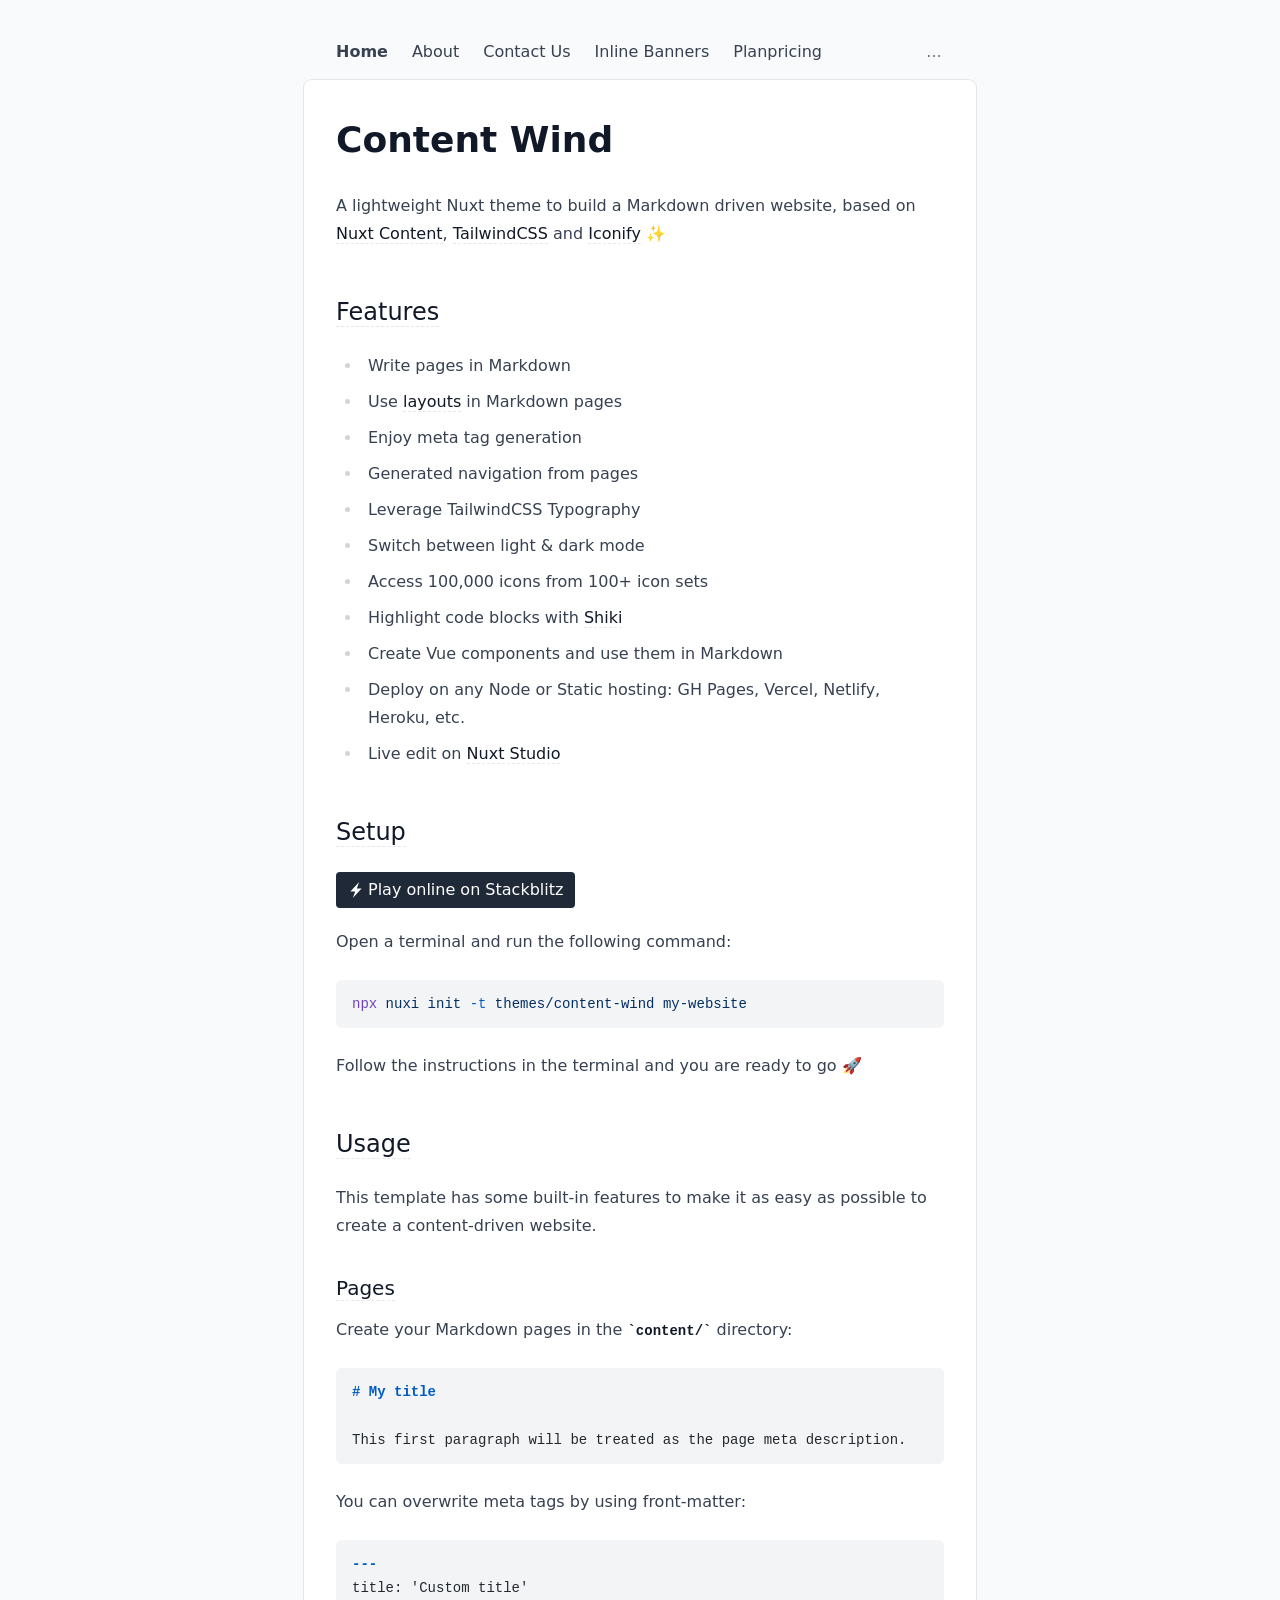
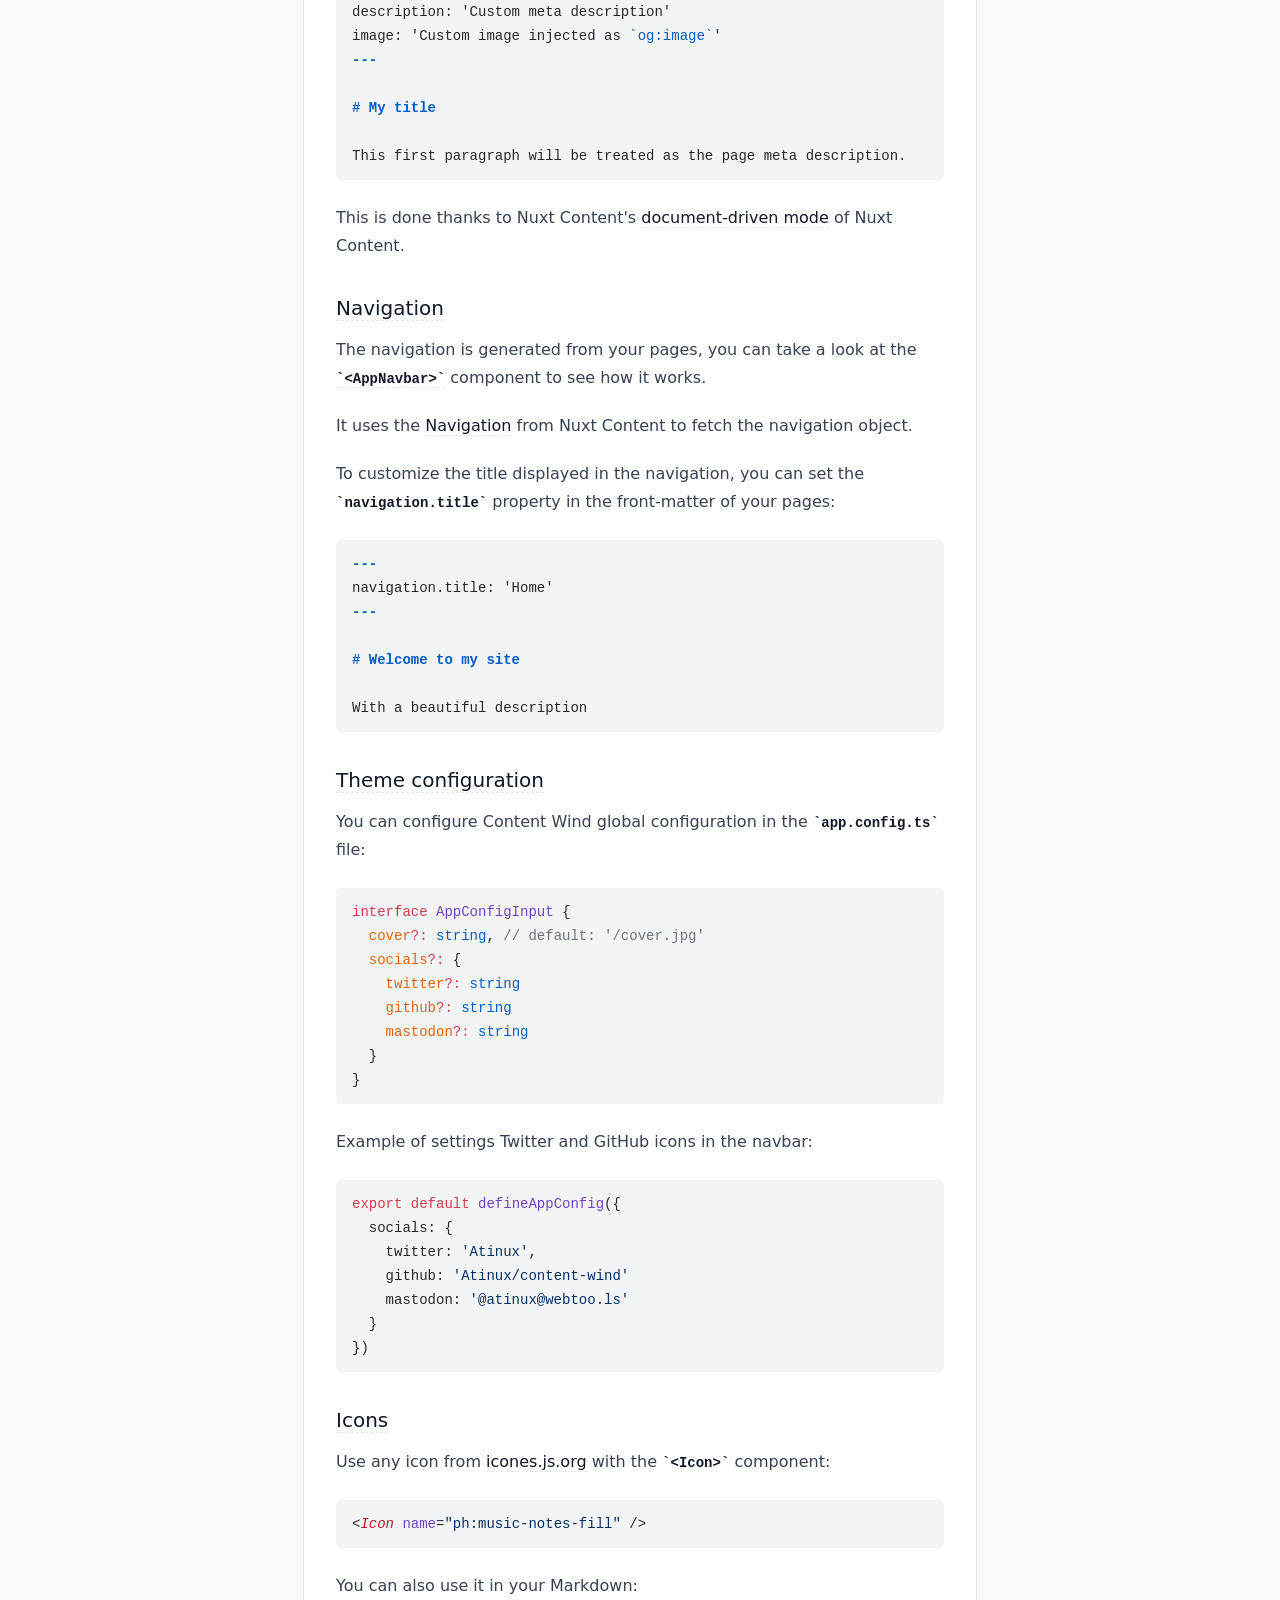
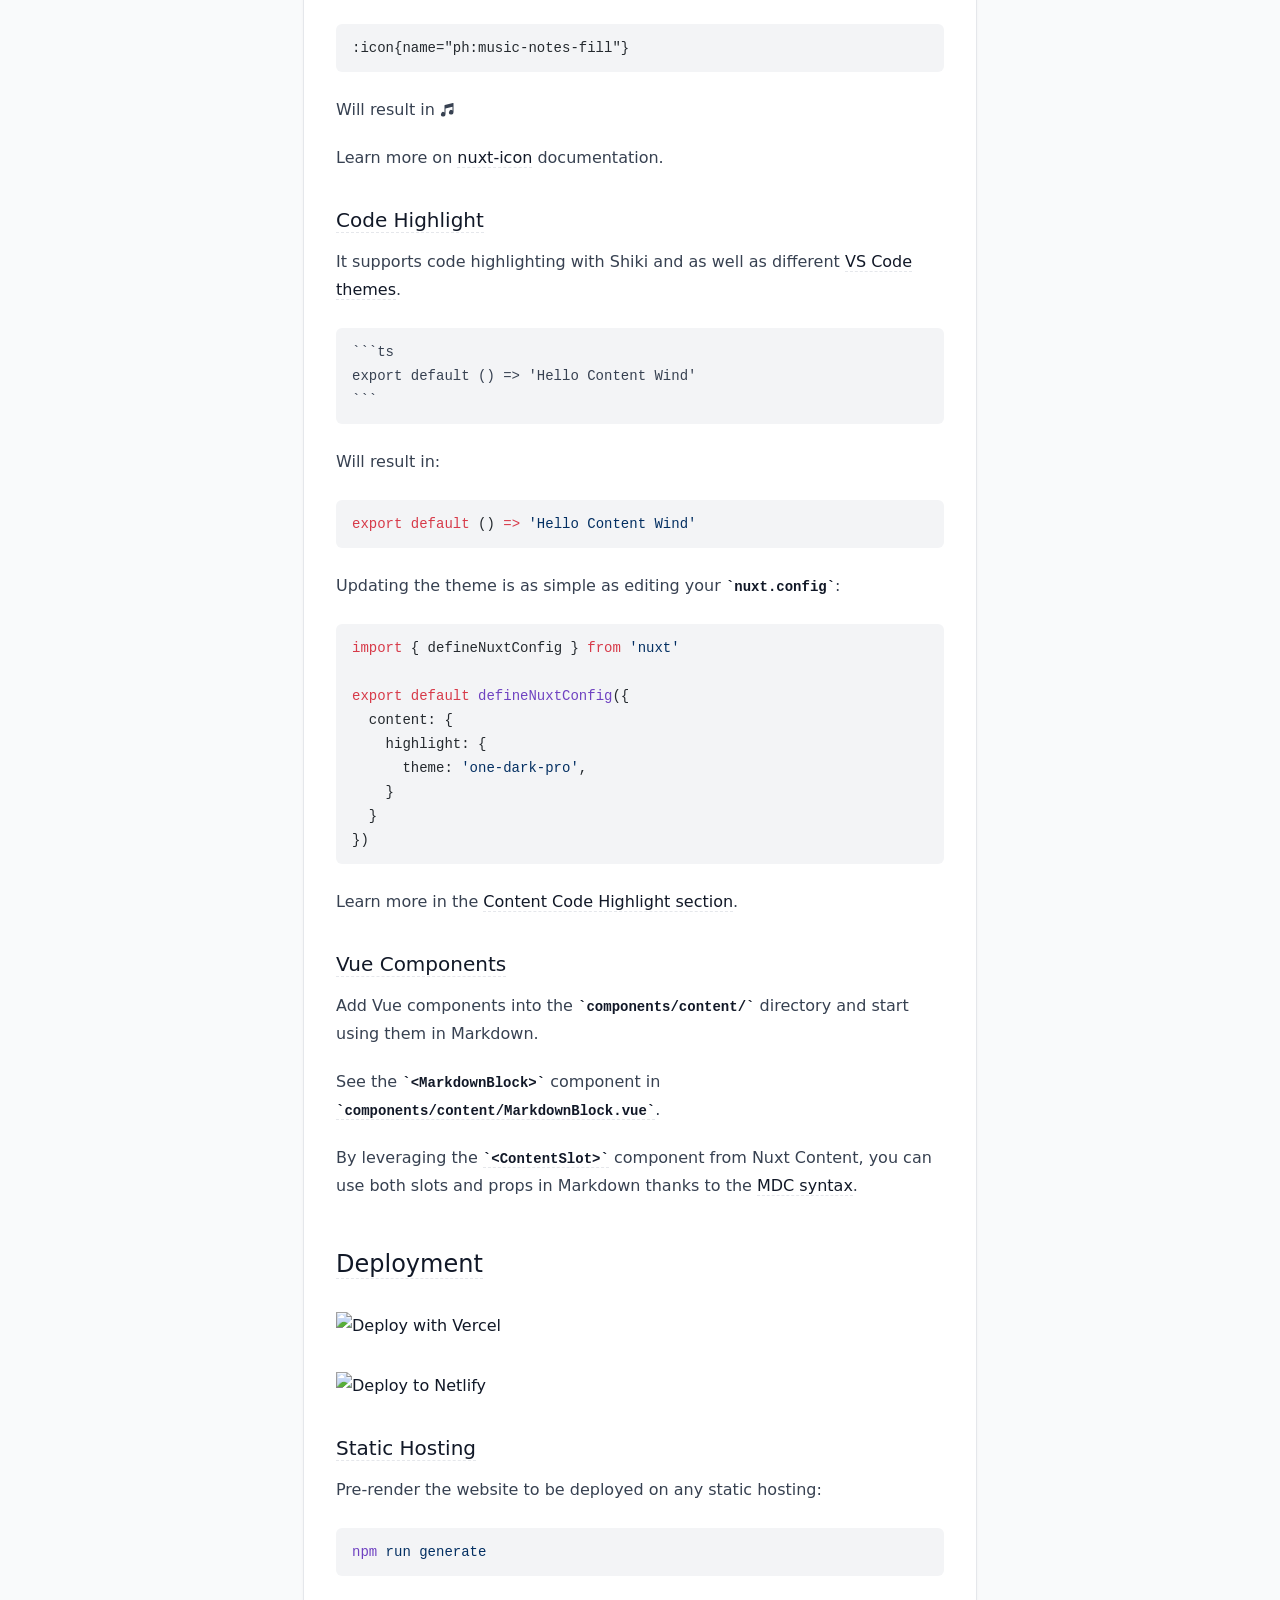
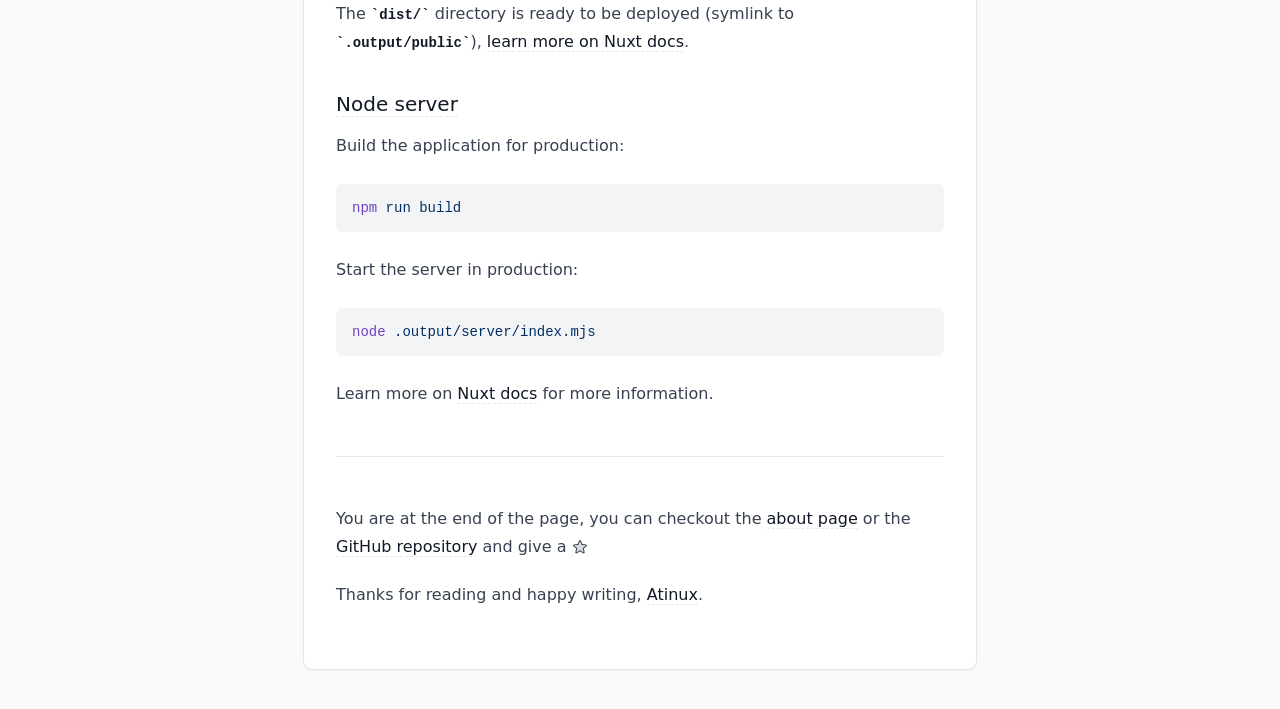
==== commit b92b2e2a: "Deploying to gh-pages from @ littlecm/content-wind-nuxtstudio@5c78f4a919f9c17141beeaf7874e789013878b" ====
--- a/index.html
+++ b/index.html
@@ -7,7 +7,7 @@
 <style>pre code .line{display:block;min-height:1rem}</style>
 <link rel="stylesheet" href="/_nuxt/entry.CQz3Wn0N.css">
 <link rel="stylesheet" href="/_nuxt/ProsePre.CchFRBtv.css">
-<link rel="preload" as="fetch" crossorigin="anonymous" href="/_payload.json?0f569121-2bfe-4811-8f0b-a6b8f578a217">
+<link rel="preload" as="fetch" crossorigin="anonymous" href="/_payload.json?dd77ecd8-aeb8-443e-8156-9c62cc7e72ba">
 <link rel="modulepreload" as="script" crossorigin href="/_nuxt/CxyLOYvA.js">
 <link rel="modulepreload" as="script" crossorigin href="/_nuxt/Ar6qiUHB.js">
 <link rel="modulepreload" as="script" crossorigin href="/_nuxt/DTDN3ySa.js">
@@ -44,7 +44,7 @@
 <meta property="og:title" content="Content Wind">
 <meta name="description" content="A lightweight Nuxt theme to build a Markdown driven website, based on Nuxt Content, TailwindCSS and Iconify ✨">
 <meta property="og:description" content="A lightweight Nuxt theme to build a Markdown driven website, based on Nuxt Content, TailwindCSS and Iconify ✨">
-<script type="module" src="/_nuxt/CxyLOYvA.js" crossorigin></script><script>"use strict";(()=>{const a=window,e=document.documentElement,c=window.localStorage,d=["dark","light"],n=c&&c.getItem&&c.getItem("nuxt-color-mode")||"system";let l=n==="system"?f():n;const i=e.getAttribute("data-color-mode-forced");i&&(l=i),r(l),a["__NUXT_COLOR_MODE__"]={preference:n,value:l,getColorScheme:f,addColorScheme:r,removeColorScheme:u};function r(o){const t=""+o+"",s="";e.classList?e.classList.add(t):e.className+=" "+t,s&&e.setAttribute("data-"+s,o)}function u(o){const t=""+o+"",s="";e.classList?e.classList.remove(t):e.className=e.className.replace(new RegExp(t,"g"),""),s&&e.removeAttribute("data-"+s)}function m(o){return a.matchMedia("(prefers-color-scheme"+o+")")}function f(){if(a.matchMedia&&m("").media!=="not all"){for(const o of d)if(m(":"+o).matches)return o}return"light"}})();</script></head><body><div id="__nuxt"><div class="sm:pt-6 sm:pb-10"><!----><!----><!----><div class="nuxt-loading-indicator" style="position:fixed;top:0;right:0;left:0;pointer-events:none;width:auto;height:3px;opacity:0;background:repeating-linear-gradient(to right,#00dc82 0%,#34cdfe 50%,#0047e1 100%);background-size:Infinity% auto;transform:scaleX(0%);transform-origin:left;transition:transform 0.1s, height 0.4s, opacity 0.4s;z-index:999999;"></div><div class="flex justify-between max-w-2xl px-4 py-4 mx-auto sm:px-8"><div class="text-gray-700 dark:text-gray-200"><!--[--><a aria-current="page" href="/" class="font-bold router-link-exact-active mr-6">Home</a><a href="/about" class="mr-6">About</a><a href="/contact" class="mr-6">Contact Us</a><a href="/inlinebanners" class="mr-6">Inline Banners</a><!--]--></div><div class="space-x-3 transition text-gray-500"><!----><!----><!----><button aria-label="Color Mode" class="inline-block w-5 dark:text-gray-100 hover:text-gray-700 dark:hover:text-gray-300"><span>...</span></button></div></div><!--[--><div class="document-driven-page"><div class="max-w-2xl px-4 py-10 m-auto bg-white sm:px-8 sm:shadow dark:bg-gray-800 ring-1 ring-gray-200 dark:ring-gray-700 sm:rounded-lg"><main class="max-w-none prose dark:prose-invert prose-pre:bg-gray-100 dark:prose-pre:bg-gray-900 hover:prose-a:text-primary-400 prose-a:font-normal prose-a:no-underline prose-a:border-dashed prose-a:border-b hover:prose-a:border-solid hover:prose-a:border-primary-400"><!--[--><div><h1 id="content-wind"><!--[-->Content Wind<!--]--></h1><p><!--[-->A lightweight Nuxt theme to build a Markdown driven website, based on <a href="https://content.nuxt.com" rel="nofollow"><!--[-->Nuxt Content<!--]--></a>, <a href="https://tailwindcss.com" rel="nofollow"><!--[-->TailwindCSS<!--]--></a> and <a href="https://iconify.design" rel="nofollow"><!--[-->Iconify<!--]--></a> ✨<!--]--></p><h2 id="features"><a href="#features"><!--[-->Features<!--]--></a></h2><ul><!--[--><li><!--[-->Write pages in Markdown<!--]--></li><li><!--[-->Use <a href="https://nuxt.com/docs/guide/directory-structure/layouts" rel="nofollow"><!--[-->layouts<!--]--></a> in Markdown pages<!--]--></li><li><!--[-->Enjoy meta tag generation<!--]--></li><li><!--[-->Generated navigation from pages<!--]--></li><li><!--[-->Leverage TailwindCSS Typography<!--]--></li><li><!--[-->Switch between light &amp; dark mode<!--]--></li><li><!--[-->Access 100,000 icons from 100+ icon sets<!--]--></li><li><!--[-->Highlight code blocks with <a href="https://shiki.matsu.io" rel="nofollow"><!--[-->Shiki<!--]--></a><!--]--></li><li><!--[-->Create Vue components and use them in Markdown<!--]--></li><li><!--[-->Deploy on any Node or Static hosting: GH Pages, Vercel, Netlify, Heroku, etc.<!--]--></li><li><!--[-->Live edit on <a href="https://nuxt.studio" rel="nofollow"><!--[-->Nuxt Studio<!--]--></a><!--]--></li><!--]--></ul><h2 id="setup"><a href="#setup"><!--[-->Setup<!--]--></a></h2><span class="not-prose"><a href="https://stackblitz.com/github/Atinux/content-wind/tree/main/.demo?file=content%2F1.index.md" rel="noopener noreferrer" class="inline-flex items-center gap-1 text-white bg-gray-800 dark:bg-gray-200 dark:text-gray-950 px-3 py-1 rounded no-underline"><svg xmlns="http://www.w3.org/2000/svg" xmlns:xlink="http://www.w3.org/1999/xlink" aria-hidden="true" role="img" class="icon w-4 h-4" style="" width="1em" height="1em" viewBox="0 0 24 24" data-v-f4a6dd80><path fill="currentColor" d="M10.797 14.182H3.635L16.728 0l-3.525 9.818h7.162L7.272 24l3.524-9.818Z"/></svg><!--[-->Play online on Stackblitz<!--]--></a></span><p><!--[-->Open a terminal and run the following command:<!--]--></p><!--[--><pre class="language-bash shiki shiki-themes github-dark github-light" style=""><!--[--><code><span class="line" line="1"><span style="--shiki-dark:#B392F0;--shiki-default:#6F42C1">npx</span><span style="--shiki-dark:#9ECBFF;--shiki-default:#032F62"> nuxi</span><span style="--shiki-dark:#9ECBFF;--shiki-default:#032F62"> init</span><span style="--shiki-dark:#79B8FF;--shiki-default:#005CC5"> -t</span><span style="--shiki-dark:#9ECBFF;--shiki-default:#032F62"> themes/content-wind</span><span style="--shiki-dark:#9ECBFF;--shiki-default:#032F62"> my-website
+<script type="module" src="/_nuxt/CxyLOYvA.js" crossorigin></script><script>"use strict";(()=>{const a=window,e=document.documentElement,c=window.localStorage,d=["dark","light"],n=c&&c.getItem&&c.getItem("nuxt-color-mode")||"system";let l=n==="system"?f():n;const i=e.getAttribute("data-color-mode-forced");i&&(l=i),r(l),a["__NUXT_COLOR_MODE__"]={preference:n,value:l,getColorScheme:f,addColorScheme:r,removeColorScheme:u};function r(o){const t=""+o+"",s="";e.classList?e.classList.add(t):e.className+=" "+t,s&&e.setAttribute("data-"+s,o)}function u(o){const t=""+o+"",s="";e.classList?e.classList.remove(t):e.className=e.className.replace(new RegExp(t,"g"),""),s&&e.removeAttribute("data-"+s)}function m(o){return a.matchMedia("(prefers-color-scheme"+o+")")}function f(){if(a.matchMedia&&m("").media!=="not all"){for(const o of d)if(m(":"+o).matches)return o}return"light"}})();</script></head><body><div id="__nuxt"><div class="sm:pt-6 sm:pb-10"><!----><!----><!----><div class="nuxt-loading-indicator" style="position:fixed;top:0;right:0;left:0;pointer-events:none;width:auto;height:3px;opacity:0;background:repeating-linear-gradient(to right,#00dc82 0%,#34cdfe 50%,#0047e1 100%);background-size:Infinity% auto;transform:scaleX(0%);transform-origin:left;transition:transform 0.1s, height 0.4s, opacity 0.4s;z-index:999999;"></div><div class="flex justify-between max-w-2xl px-4 py-4 mx-auto sm:px-8"><div class="text-gray-700 dark:text-gray-200"><!--[--><a aria-current="page" href="/" class="font-bold router-link-exact-active mr-6">Home</a><a href="/about" class="mr-6">About</a><a href="/contact" class="mr-6">Contact Us</a><a href="/inlinebanners" class="mr-6">Inline Banners</a><a href="/planpricing" class="mr-6">Planpricing</a><!--]--></div><div class="space-x-3 transition text-gray-500"><!----><!----><!----><button aria-label="Color Mode" class="inline-block w-5 dark:text-gray-100 hover:text-gray-700 dark:hover:text-gray-300"><span>...</span></button></div></div><!--[--><div class="document-driven-page"><div class="max-w-2xl px-4 py-10 m-auto bg-white sm:px-8 sm:shadow dark:bg-gray-800 ring-1 ring-gray-200 dark:ring-gray-700 sm:rounded-lg"><main class="max-w-none prose dark:prose-invert prose-pre:bg-gray-100 dark:prose-pre:bg-gray-900 hover:prose-a:text-primary-400 prose-a:font-normal prose-a:no-underline prose-a:border-dashed prose-a:border-b hover:prose-a:border-solid hover:prose-a:border-primary-400"><!--[--><div><h1 id="content-wind"><!--[-->Content Wind<!--]--></h1><p><!--[-->A lightweight Nuxt theme to build a Markdown driven website, based on <a href="https://content.nuxt.com" rel="nofollow"><!--[-->Nuxt Content<!--]--></a>, <a href="https://tailwindcss.com" rel="nofollow"><!--[-->TailwindCSS<!--]--></a> and <a href="https://iconify.design" rel="nofollow"><!--[-->Iconify<!--]--></a> ✨<!--]--></p><h2 id="features"><a href="#features"><!--[-->Features<!--]--></a></h2><ul><!--[--><li><!--[-->Write pages in Markdown<!--]--></li><li><!--[-->Use <a href="https://nuxt.com/docs/guide/directory-structure/layouts" rel="nofollow"><!--[-->layouts<!--]--></a> in Markdown pages<!--]--></li><li><!--[-->Enjoy meta tag generation<!--]--></li><li><!--[-->Generated navigation from pages<!--]--></li><li><!--[-->Leverage TailwindCSS Typography<!--]--></li><li><!--[-->Switch between light &amp; dark mode<!--]--></li><li><!--[-->Access 100,000 icons from 100+ icon sets<!--]--></li><li><!--[-->Highlight code blocks with <a href="https://shiki.matsu.io" rel="nofollow"><!--[-->Shiki<!--]--></a><!--]--></li><li><!--[-->Create Vue components and use them in Markdown<!--]--></li><li><!--[-->Deploy on any Node or Static hosting: GH Pages, Vercel, Netlify, Heroku, etc.<!--]--></li><li><!--[-->Live edit on <a href="https://nuxt.studio" rel="nofollow"><!--[-->Nuxt Studio<!--]--></a><!--]--></li><!--]--></ul><h2 id="setup"><a href="#setup"><!--[-->Setup<!--]--></a></h2><span class="not-prose"><a href="https://stackblitz.com/github/Atinux/content-wind/tree/main/.demo?file=content%2F1.index.md" rel="noopener noreferrer" class="inline-flex items-center gap-1 text-white bg-gray-800 dark:bg-gray-200 dark:text-gray-950 px-3 py-1 rounded no-underline"><svg xmlns="http://www.w3.org/2000/svg" xmlns:xlink="http://www.w3.org/1999/xlink" aria-hidden="true" role="img" class="icon w-4 h-4" style="" width="1em" height="1em" viewBox="0 0 24 24" data-v-f4a6dd80><path fill="currentColor" d="M10.797 14.182H3.635L16.728 0l-3.525 9.818h7.162L7.272 24l3.524-9.818Z"/></svg><!--[-->Play online on Stackblitz<!--]--></a></span><p><!--[-->Open a terminal and run the following command:<!--]--></p><!--[--><pre class="language-bash shiki shiki-themes github-dark github-light" style=""><!--[--><code><span class="line" line="1"><span style="--shiki-dark:#B392F0;--shiki-default:#6F42C1">npx</span><span style="--shiki-dark:#9ECBFF;--shiki-default:#032F62"> nuxi</span><span style="--shiki-dark:#9ECBFF;--shiki-default:#032F62"> init</span><span style="--shiki-dark:#79B8FF;--shiki-default:#005CC5"> -t</span><span style="--shiki-dark:#9ECBFF;--shiki-default:#032F62"> themes/content-wind</span><span style="--shiki-dark:#9ECBFF;--shiki-default:#032F62"> my-website
 </span></span></code><!--]--></pre><!--]--><p><!--[-->Follow the instructions in the terminal and you are ready to go 🚀<!--]--></p><h2 id="usage"><a href="#usage"><!--[-->Usage<!--]--></a></h2><p><!--[-->This template has some built-in features to make it as easy as possible to create a content-driven website.<!--]--></p><h3 id="pages"><a href="#pages"><!--[-->Pages<!--]--></a></h3><p><!--[-->Create your Markdown pages in the <code class=""><!--[-->content/<!--]--></code> directory:<!--]--></p><!--[--><pre class="language-md shiki shiki-themes github-dark github-light" style=""><!--[--><code><span class="line" line="1"><span style="--shiki-dark:#79B8FF;--shiki-default:#005CC5;--shiki-dark-font-weight:bold;--shiki-default-font-weight:bold"># My title
 </span></span><span class="line" line="2"><span emptylineplaceholder="true">
 </span></span><span class="line" line="3"><span style="--shiki-dark:#E1E4E8;--shiki-default:#24292E">This first paragraph will be treated as the page meta description.
@@ -96,5 +96,5 @@
 </span></span></code><!--]--></pre><!--]--><p><!--[-->Learn more in the <a href="https://content.nuxt.com/get-started/configuration#highlight" rel="nofollow"><!--[-->Content Code Highlight section<!--]--></a>.<!--]--></p><h3 id="vue-components"><a href="#vue-components"><!--[-->Vue Components<!--]--></a></h3><p><!--[-->Add Vue components into the <code class=""><!--[-->components/content/<!--]--></code> directory and start using them in Markdown.<!--]--></p><p><!--[-->See the <code class=""><!--[-->&lt;MarkdownBlock&gt;<!--]--></code> component in <a href="https://github.com/Atinux/content-wind/blob/main/.demo/components/content/MarkdownBlock.vue" rel="nofollow"><!--[--><code class=""><!--[-->components/content/MarkdownBlock.vue<!--]--></code><!--]--></a>.<!--]--></p><p><!--[-->By leveraging the <a href="https://content.nuxt.com/components/content-slot" rel="nofollow"><!--[--><code class=""><!--[-->&lt;ContentSlot&gt;<!--]--></code><!--]--></a> component from Nuxt Content, you can use both slots and props in Markdown thanks to the <a href="https://content.nuxt.com/usage/markdown" rel="nofollow"><!--[-->MDC syntax<!--]--></a>.<!--]--></p><h2 id="deployment"><a href="#deployment"><!--[-->Deployment<!--]--></a></h2><p><!--[--><a href="https://vercel.com/new/clone?repository-url=https%3A%2F%2Fgithub.com%2FAtinux%2Fcontent-wind-template" rel="nofollow"><!--[--><img src="https://vercel.com/button" alt="Deploy with Vercel"><!--]--></a> <a href="https://app.netlify.com/start/deploy?repository=https://github.com/Atinux/content-wind-template" rel="nofollow"><!--[--><img src="https://www.netlify.com/img/deploy/button.svg" alt="Deploy to Netlify"><!--]--></a><!--]--></p><h3 id="static-hosting"><a href="#static-hosting"><!--[-->Static Hosting<!--]--></a></h3><p><!--[-->Pre-render the website to be deployed on any static hosting:<!--]--></p><!--[--><pre class="language-bash shiki shiki-themes github-dark github-light" style=""><!--[--><code><span class="line" line="1"><span style="--shiki-dark:#B392F0;--shiki-default:#6F42C1">npm</span><span style="--shiki-dark:#9ECBFF;--shiki-default:#032F62"> run</span><span style="--shiki-dark:#9ECBFF;--shiki-default:#032F62"> generate
 </span></span></code><!--]--></pre><!--]--><p><!--[-->The <code class=""><!--[-->dist/<!--]--></code> directory is ready to be deployed (symlink to <code class=""><!--[-->.output/public<!--]--></code>), <a href="https://nuxt.com/docs/getting-started/deployment#static-hosting" rel="nofollow"><!--[-->learn more on Nuxt docs<!--]--></a>.<!--]--></p><h3 id="node-server"><a href="#node-server"><!--[-->Node server<!--]--></a></h3><p><!--[-->Build the application for production:<!--]--></p><!--[--><pre class="language-bash shiki shiki-themes github-dark github-light" style=""><!--[--><code><span class="line" line="1"><span style="--shiki-dark:#B392F0;--shiki-default:#6F42C1">npm</span><span style="--shiki-dark:#9ECBFF;--shiki-default:#032F62"> run</span><span style="--shiki-dark:#9ECBFF;--shiki-default:#032F62"> build
 </span></span></code><!--]--></pre><!--]--><p><!--[-->Start the server in production:<!--]--></p><!--[--><pre class="language-bash shiki shiki-themes github-dark github-light" style=""><!--[--><code><span class="line" line="1"><span style="--shiki-dark:#B392F0;--shiki-default:#6F42C1">node</span><span style="--shiki-dark:#9ECBFF;--shiki-default:#032F62"> .output/server/index.mjs
-</span></span></code><!--]--></pre><!--]--><p><!--[-->Learn more on <a href="https://nuxt.com/docs/getting-started/deployment" rel="nofollow"><!--[-->Nuxt docs<!--]--></a> for more information.<!--]--></p><hr><p><!--[-->You are at the end of the page, you can checkout the <a href="/about" class=""><!--[-->about page<!--]--></a> or the <a href="https://github.com/Atinux/content-wind" rel="nofollow"><!--[-->GitHub repository<!--]--></a> and give a <svg xmlns="http://www.w3.org/2000/svg" xmlns:xlink="http://www.w3.org/1999/xlink" aria-hidden="true" role="img" class="icon" style="" width="1em" height="1em" viewBox="0 0 256 256" data-v-f4a6dd80><g fill="currentColor"><path d="m229.06 108.79l-48.7 42l14.88 62.79a8.4 8.4 0 0 1-12.52 9.17L128 189.09l-54.72 33.65a8.4 8.4 0 0 1-12.52-9.17l14.88-62.79l-48.7-42A8.46 8.46 0 0 1 31.73 94l63.91-5.2l24.62-59.6a8.36 8.36 0 0 1 15.48 0l24.62 59.6l63.91 5.2a8.46 8.46 0 0 1 4.79 14.79" opacity=".2"/><path d="M239.18 97.26A16.38 16.38 0 0 0 224.92 86l-59-4.76l-22.78-55.09a16.36 16.36 0 0 0-30.27 0L90.11 81.23L31.08 86a16.46 16.46 0 0 0-9.37 28.86l45 38.83L53 211.75a16.38 16.38 0 0 0 24.5 17.82l50.5-31.08l50.53 31.08A16.4 16.4 0 0 0 203 211.75l-13.76-58.07l45-38.83a16.43 16.43 0 0 0 4.94-17.59m-15.34 5.47l-48.7 42a8 8 0 0 0-2.56 7.91l14.88 62.8a.37.37 0 0 1-.17.48c-.18.14-.23.11-.38 0l-54.72-33.65a8 8 0 0 0-8.38 0l-54.72 33.67c-.15.09-.19.12-.38 0a.37.37 0 0 1-.17-.48l14.88-62.8a8 8 0 0 0-2.56-7.91l-48.7-42c-.12-.1-.23-.19-.13-.5s.18-.27.33-.29l63.92-5.16a8 8 0 0 0 6.72-4.94l24.62-59.61c.08-.17.11-.25.35-.25s.27.08.35.25L153 91.86a8 8 0 0 0 6.75 4.92l63.92 5.16c.15 0 .24 0 .33.29s0 .4-.16.5"/></g></svg><!--]--></p><p><!--[-->Thanks for reading and happy writing, <a href="https://twitter.com/Atinux" rel="nofollow"><!--[-->Atinux<!--]--></a>.<!--]--></p><style>html .dark .shiki span {color: var(--shiki-dark);background: var(--shiki-dark-bg);font-style: var(--shiki-dark-font-style);font-weight: var(--shiki-dark-font-weight);text-decoration: var(--shiki-dark-text-decoration);}html.dark .shiki span {color: var(--shiki-dark);background: var(--shiki-dark-bg);font-style: var(--shiki-dark-font-style);font-weight: var(--shiki-dark-font-weight);text-decoration: var(--shiki-dark-text-decoration);}html .default .shiki span {color: var(--shiki-default);background: var(--shiki-default-bg);font-style: var(--shiki-default-font-style);font-weight: var(--shiki-default-font-weight);text-decoration: var(--shiki-default-text-decoration);}html .shiki span {color: var(--shiki-default);background: var(--shiki-default-bg);font-style: var(--shiki-default-font-style);font-weight: var(--shiki-default-font-weight);text-decoration: var(--shiki-default-text-decoration);}</style></div><!--]--></main></div></div><!--]--></div></div><div id="teleports"></div><script type="application/json" id="__NUXT_DATA__" data-ssr="true" data-src="/_payload.json?0f569121-2bfe-4811-8f0b-a6b8f578a217">[{"state":1,"once":1439,"_errors":1440,"serverRendered":5,"path":11,"prerenderedAt":1442},["Reactive",2],{"$scolor-mode":3,"$sdd-pages":7,"$sdd-surrounds":1407,"$sdd-globals":1418,"$sdd-navigation":1420,"$sicons":1429},{"preference":4,"value":4,"unknown":5,"forced":6},"system",true,false,["ShallowRef",8],["ShallowReactive",9],{"/":10},{"_path":11,"_dir":12,"_draft":6,"_partial":6,"_locale":12,"title":13,"description":14,"navigation":15,"body":17,"_type":1401,"_id":1402,"_source":1403,"_file":1404,"_stem":1405,"_extension":267,"layout":1406},"/","","Content Wind","A lightweight Nuxt theme to build a Markdown driven website, based on Nuxt Content, TailwindCSS and Iconify ✨",{"title":16},"Home",{"type":18,"children":19,"toc":1385},"root",[20,28,63,70,153,159,171,176,226,231,237,242,249,262,300,305,395,409,415,433,446,459,518,524,537,676,681,778,784,806,849,854,868,878,892,898,912,921,926,959,972,1084,1097,1103,1116,1141,1167,1173,1199,1205,1210,1235,1264,1270,1275,1298,1303,1323,1336,1340,1366,1379],{"type":21,"tag":22,"props":23,"children":25},"element","h1",{"id":24},"content-wind",[26],{"type":27,"value":13},"text",{"type":21,"tag":29,"props":30,"children":31},"p",{},[32,34,43,45,52,54,61],{"type":27,"value":33},"A lightweight Nuxt theme to build a Markdown driven website, based on ",{"type":21,"tag":35,"props":36,"children":40},"a",{"href":37,"rel":38},"https://content.nuxt.com",[39],"nofollow",[41],{"type":27,"value":42},"Nuxt Content",{"type":27,"value":44},", ",{"type":21,"tag":35,"props":46,"children":49},{"href":47,"rel":48},"https://tailwindcss.com",[39],[50],{"type":27,"value":51},"TailwindCSS",{"type":27,"value":53}," and ",{"type":21,"tag":35,"props":55,"children":58},{"href":56,"rel":57},"https://iconify.design",[39],[59],{"type":27,"value":60},"Iconify",{"type":27,"value":62}," ✨",{"type":21,"tag":64,"props":65,"children":67},"h2",{"id":66},"features",[68],{"type":27,"value":69},"Features",{"type":21,"tag":71,"props":72,"children":73},"ul",{},[74,80,94,99,104,109,114,119,131,136,141],{"type":21,"tag":75,"props":76,"children":77},"li",{},[78],{"type":27,"value":79},"Write pages in Markdown",{"type":21,"tag":75,"props":81,"children":82},{},[83,85,92],{"type":27,"value":84},"Use ",{"type":21,"tag":35,"props":86,"children":89},{"href":87,"rel":88},"https://nuxt.com/docs/guide/directory-structure/layouts",[39],[90],{"type":27,"value":91},"layouts",{"type":27,"value":93}," in Markdown pages",{"type":21,"tag":75,"props":95,"children":96},{},[97],{"type":27,"value":98},"Enjoy meta tag generation",{"type":21,"tag":75,"props":100,"children":101},{},[102],{"type":27,"value":103},"Generated navigation from pages",{"type":21,"tag":75,"props":105,"children":106},{},[107],{"type":27,"value":108},"Leverage TailwindCSS Typography",{"type":21,"tag":75,"props":110,"children":111},{},[112],{"type":27,"value":113},"Switch between light & dark mode",{"type":21,"tag":75,"props":115,"children":116},{},[117],{"type":27,"value":118},"Access 100,000 icons from 100+ icon sets",{"type":21,"tag":75,"props":120,"children":121},{},[122,124],{"type":27,"value":123},"Highlight code blocks with ",{"type":21,"tag":35,"props":125,"children":128},{"href":126,"rel":127},"https://shiki.matsu.io",[39],[129],{"type":27,"value":130},"Shiki",{"type":21,"tag":75,"props":132,"children":133},{},[134],{"type":27,"value":135},"Create Vue components and use them in Markdown",{"type":21,"tag":75,"props":137,"children":138},{},[139],{"type":27,"value":140},"Deploy on any Node or Static hosting: GH Pages, Vercel, Netlify, Heroku, etc.",{"type":21,"tag":75,"props":142,"children":143},{},[144,146],{"type":27,"value":145},"Live edit on ",{"type":21,"tag":35,"props":147,"children":150},{"href":148,"rel":149},"https://nuxt.studio",[39],[151],{"type":27,"value":152},"Nuxt Studio",{"type":21,"tag":64,"props":154,"children":156},{"id":155},"setup",[157],{"type":27,"value":158},"Setup",{"type":21,"tag":160,"props":161,"children":165},"button-link",{":external":162,"href":163,"icon":164},"true","https://stackblitz.com/github/Atinux/content-wind/tree/main/.demo?file=content%2F1.index.md","simple-icons:stackblitz",[166],{"type":21,"tag":29,"props":167,"children":168},{},[169],{"type":27,"value":170},"Play online on Stackblitz",{"type":21,"tag":29,"props":172,"children":173},{},[174],{"type":27,"value":175},"Open a terminal and run the following command:",{"type":21,"tag":177,"props":178,"children":182},"pre",{"className":179,"code":180,"language":181,"meta":12,"style":12},"language-bash shiki shiki-themes github-dark github-light","npx nuxi init -t themes/content-wind my-website\n","bash",[183],{"type":21,"tag":184,"props":185,"children":186},"code",{"__ignoreMap":12},[187],{"type":21,"tag":188,"props":189,"children":192},"span",{"class":190,"line":191},"line",1,[193,199,205,210,216,221],{"type":21,"tag":188,"props":194,"children":196},{"style":195},"--shiki-dark:#B392F0;--shiki-default:#6F42C1",[197],{"type":27,"value":198},"npx",{"type":21,"tag":188,"props":200,"children":202},{"style":201},"--shiki-dark:#9ECBFF;--shiki-default:#032F62",[203],{"type":27,"value":204}," nuxi",{"type":21,"tag":188,"props":206,"children":207},{"style":201},[208],{"type":27,"value":209}," init",{"type":21,"tag":188,"props":211,"children":213},{"style":212},"--shiki-dark:#79B8FF;--shiki-default:#005CC5",[214],{"type":27,"value":215}," -t",{"type":21,"tag":188,"props":217,"children":218},{"style":201},[219],{"type":27,"value":220}," themes/content-wind",{"type":21,"tag":188,"props":222,"children":223},{"style":201},[224],{"type":27,"value":225}," my-website\n",{"type":21,"tag":29,"props":227,"children":228},{},[229],{"type":27,"value":230},"Follow the instructions in the terminal and you are ready to go 🚀",{"type":21,"tag":64,"props":232,"children":234},{"id":233},"usage",[235],{"type":27,"value":236},"Usage",{"type":21,"tag":29,"props":238,"children":239},{},[240],{"type":27,"value":241},"This template has some built-in features to make it as easy as possible to create a content-driven website.",{"type":21,"tag":243,"props":244,"children":246},"h3",{"id":245},"pages",[247],{"type":27,"value":248},"Pages",{"type":21,"tag":29,"props":250,"children":251},{},[252,254,260],{"type":27,"value":253},"Create your Markdown pages in the ",{"type":21,"tag":184,"props":255,"children":257},{"className":256},[],[258],{"type":27,"value":259},"content/",{"type":27,"value":261}," directory:",{"type":21,"tag":177,"props":263,"children":268},{"className":264,"code":265,"filename":266,"language":267,"meta":12,"style":12},"language-md shiki shiki-themes github-dark github-light","# My title\n\nThis first paragraph will be treated as the page meta description.\n","content/index.md","md",[269],{"type":21,"tag":184,"props":270,"children":271},{"__ignoreMap":12},[272,281,290],{"type":21,"tag":188,"props":273,"children":274},{"class":190,"line":191},[275],{"type":21,"tag":188,"props":276,"children":278},{"style":277},"--shiki-dark:#79B8FF;--shiki-default:#005CC5;--shiki-dark-font-weight:bold;--shiki-default-font-weight:bold",[279],{"type":27,"value":280},"# My title\n",{"type":21,"tag":188,"props":282,"children":284},{"class":190,"line":283},2,[285],{"type":21,"tag":188,"props":286,"children":287},{"emptyLinePlaceholder":5},[288],{"type":27,"value":289},"\n",{"type":21,"tag":188,"props":291,"children":293},{"class":190,"line":292},3,[294],{"type":21,"tag":188,"props":295,"children":297},{"style":296},"--shiki-dark:#E1E4E8;--shiki-default:#24292E",[298],{"type":27,"value":299},"This first paragraph will be treated as the page meta description.\n",{"type":21,"tag":29,"props":301,"children":302},{},[303],{"type":27,"value":304},"You can overwrite meta tags by using front-matter:",{"type":21,"tag":177,"props":306,"children":308},{"className":264,"code":307,"filename":266,"language":267,"meta":12,"style":12},"---\ntitle: 'Custom title'\ndescription: 'Custom meta description'\nimage: 'Custom image injected as `og:image`'\n---\n\n# My title\n\nThis first paragraph will be treated as the page meta description.\n",[309],{"type":21,"tag":184,"props":310,"children":311},{"__ignoreMap":12},[312,320,328,336,355,363,371,379,387],{"type":21,"tag":188,"props":313,"children":314},{"class":190,"line":191},[315],{"type":21,"tag":188,"props":316,"children":317},{"style":277},[318],{"type":27,"value":319},"---\n",{"type":21,"tag":188,"props":321,"children":322},{"class":190,"line":283},[323],{"type":21,"tag":188,"props":324,"children":325},{"style":296},[326],{"type":27,"value":327},"title: 'Custom title'\n",{"type":21,"tag":188,"props":329,"children":330},{"class":190,"line":292},[331],{"type":21,"tag":188,"props":332,"children":333},{"style":296},[334],{"type":27,"value":335},"description: 'Custom meta description'\n",{"type":21,"tag":188,"props":337,"children":339},{"class":190,"line":338},4,[340,345,350],{"type":21,"tag":188,"props":341,"children":342},{"style":296},[343],{"type":27,"value":344},"image: 'Custom image injected as ",{"type":21,"tag":188,"props":346,"children":347},{"style":212},[348],{"type":27,"value":349},"`og:image`",{"type":21,"tag":188,"props":351,"children":352},{"style":296},[353],{"type":27,"value":354},"'\n",{"type":21,"tag":188,"props":356,"children":358},{"class":190,"line":357},5,[359],{"type":21,"tag":188,"props":360,"children":361},{"style":277},[362],{"type":27,"value":319},{"type":21,"tag":188,"props":364,"children":366},{"class":190,"line":365},6,[367],{"type":21,"tag":188,"props":368,"children":369},{"emptyLinePlaceholder":5},[370],{"type":27,"value":289},{"type":21,"tag":188,"props":372,"children":374},{"class":190,"line":373},7,[375],{"type":21,"tag":188,"props":376,"children":377},{"style":277},[378],{"type":27,"value":280},{"type":21,"tag":188,"props":380,"children":382},{"class":190,"line":381},8,[383],{"type":21,"tag":188,"props":384,"children":385},{"emptyLinePlaceholder":5},[386],{"type":27,"value":289},{"type":21,"tag":188,"props":388,"children":390},{"class":190,"line":389},9,[391],{"type":21,"tag":188,"props":392,"children":393},{"style":296},[394],{"type":27,"value":299},{"type":21,"tag":29,"props":396,"children":397},{},[398,400,407],{"type":27,"value":399},"This is done thanks to Nuxt Content's ",{"type":21,"tag":35,"props":401,"children":404},{"href":402,"rel":403},"https://content.nuxtjs.org/guide/writing/document-driven",[39],[405],{"type":27,"value":406},"document-driven mode",{"type":27,"value":408}," of Nuxt Content.",{"type":21,"tag":243,"props":410,"children":412},{"id":411},"navigation",[413],{"type":27,"value":414},"Navigation",{"type":21,"tag":29,"props":416,"children":417},{},[418,420,431],{"type":27,"value":419},"The navigation is generated from your pages, you can take a look at the ",{"type":21,"tag":35,"props":421,"children":424},{"href":422,"rel":423},"https://github.com/Atinux/content-wind/blob/main/components/AppNavbar.vue",[39],[425],{"type":21,"tag":184,"props":426,"children":428},{"className":427},[],[429],{"type":27,"value":430},"\u003CAppNavbar>",{"type":27,"value":432}," component to see how it works.",{"type":21,"tag":29,"props":434,"children":435},{},[436,438,444],{"type":27,"value":437},"It uses the ",{"type":21,"tag":35,"props":439,"children":442},{"href":440,"rel":441},"https://content.nuxt.com/usage/navigation",[39],[443],{"type":27,"value":414},{"type":27,"value":445},"  from Nuxt Content to fetch the navigation object.",{"type":21,"tag":29,"props":447,"children":448},{},[449,451,457],{"type":27,"value":450},"To customize the title displayed in the navigation, you can set the ",{"type":21,"tag":184,"props":452,"children":454},{"className":453},[],[455],{"type":27,"value":456},"navigation.title",{"type":27,"value":458}," property in the front-matter of your pages:",{"type":21,"tag":177,"props":460,"children":462},{"className":264,"code":461,"language":267,"meta":12,"style":12},"---\nnavigation.title: 'Home'\n---\n\n# Welcome to my site\n\nWith a beautiful description\n",[463],{"type":21,"tag":184,"props":464,"children":465},{"__ignoreMap":12},[466,473,481,488,495,503,510],{"type":21,"tag":188,"props":467,"children":468},{"class":190,"line":191},[469],{"type":21,"tag":188,"props":470,"children":471},{"style":277},[472],{"type":27,"value":319},{"type":21,"tag":188,"props":474,"children":475},{"class":190,"line":283},[476],{"type":21,"tag":188,"props":477,"children":478},{"style":296},[479],{"type":27,"value":480},"navigation.title: 'Home'\n",{"type":21,"tag":188,"props":482,"children":483},{"class":190,"line":292},[484],{"type":21,"tag":188,"props":485,"children":486},{"style":277},[487],{"type":27,"value":319},{"type":21,"tag":188,"props":489,"children":490},{"class":190,"line":338},[491],{"type":21,"tag":188,"props":492,"children":493},{"emptyLinePlaceholder":5},[494],{"type":27,"value":289},{"type":21,"tag":188,"props":496,"children":497},{"class":190,"line":357},[498],{"type":21,"tag":188,"props":499,"children":500},{"style":277},[501],{"type":27,"value":502},"# Welcome to my site\n",{"type":21,"tag":188,"props":504,"children":505},{"class":190,"line":365},[506],{"type":21,"tag":188,"props":507,"children":508},{"emptyLinePlaceholder":5},[509],{"type":27,"value":289},{"type":21,"tag":188,"props":511,"children":512},{"class":190,"line":373},[513],{"type":21,"tag":188,"props":514,"children":515},{"style":296},[516],{"type":27,"value":517},"With a beautiful description\n",{"type":21,"tag":243,"props":519,"children":521},{"id":520},"theme-configuration",[522],{"type":27,"value":523},"Theme configuration",{"type":21,"tag":29,"props":525,"children":526},{},[527,529,535],{"type":27,"value":528},"You can configure Content Wind global configuration in the ",{"type":21,"tag":184,"props":530,"children":532},{"className":531},[],[533],{"type":27,"value":534},"app.config.ts",{"type":27,"value":536}," file:",{"type":21,"tag":177,"props":538,"children":543},{"className":539,"code":540,"filename":541,"language":542,"meta":12,"style":12},"language-ts shiki shiki-themes github-dark github-light","interface AppConfigInput {\n  cover?: string, // default: '/cover.jpg'\n  socials?: {\n    twitter?: string\n    github?: string\n    mastodon?: string\n  }\n}\n","signature","ts",[544],{"type":21,"tag":184,"props":545,"children":546},{"__ignoreMap":12},[547,566,595,611,628,644,660,668],{"type":21,"tag":188,"props":548,"children":549},{"class":190,"line":191},[550,556,561],{"type":21,"tag":188,"props":551,"children":553},{"style":552},"--shiki-dark:#F97583;--shiki-default:#D73A49",[554],{"type":27,"value":555},"interface",{"type":21,"tag":188,"props":557,"children":558},{"style":195},[559],{"type":27,"value":560}," AppConfigInput",{"type":21,"tag":188,"props":562,"children":563},{"style":296},[564],{"type":27,"value":565}," {\n",{"type":21,"tag":188,"props":567,"children":568},{"class":190,"line":283},[569,575,580,585,589],{"type":21,"tag":188,"props":570,"children":572},{"style":571},"--shiki-dark:#FFAB70;--shiki-default:#E36209",[573],{"type":27,"value":574},"  cover",{"type":21,"tag":188,"props":576,"children":577},{"style":552},[578],{"type":27,"value":579},"?:",{"type":21,"tag":188,"props":581,"children":582},{"style":212},[583],{"type":27,"value":584}," string",{"type":21,"tag":188,"props":586,"children":587},{"style":296},[588],{"type":27,"value":44},{"type":21,"tag":188,"props":590,"children":592},{"style":591},"--shiki-dark:#6A737D;--shiki-default:#6A737D",[593],{"type":27,"value":594},"// default: '/cover.jpg'\n",{"type":21,"tag":188,"props":596,"children":597},{"class":190,"line":292},[598,603,607],{"type":21,"tag":188,"props":599,"children":600},{"style":571},[601],{"type":27,"value":602},"  socials",{"type":21,"tag":188,"props":604,"children":605},{"style":552},[606],{"type":27,"value":579},{"type":21,"tag":188,"props":608,"children":609},{"style":296},[610],{"type":27,"value":565},{"type":21,"tag":188,"props":612,"children":613},{"class":190,"line":338},[614,619,623],{"type":21,"tag":188,"props":615,"children":616},{"style":571},[617],{"type":27,"value":618},"    twitter",{"type":21,"tag":188,"props":620,"children":621},{"style":552},[622],{"type":27,"value":579},{"type":21,"tag":188,"props":624,"children":625},{"style":212},[626],{"type":27,"value":627}," string\n",{"type":21,"tag":188,"props":629,"children":630},{"class":190,"line":357},[631,636,640],{"type":21,"tag":188,"props":632,"children":633},{"style":571},[634],{"type":27,"value":635},"    github",{"type":21,"tag":188,"props":637,"children":638},{"style":552},[639],{"type":27,"value":579},{"type":21,"tag":188,"props":641,"children":642},{"style":212},[643],{"type":27,"value":627},{"type":21,"tag":188,"props":645,"children":646},{"class":190,"line":365},[647,652,656],{"type":21,"tag":188,"props":648,"children":649},{"style":571},[650],{"type":27,"value":651},"    mastodon",{"type":21,"tag":188,"props":653,"children":654},{"style":552},[655],{"type":27,"value":579},{"type":21,"tag":188,"props":657,"children":658},{"style":212},[659],{"type":27,"value":627},{"type":21,"tag":188,"props":661,"children":662},{"class":190,"line":373},[663],{"type":21,"tag":188,"props":664,"children":665},{"style":296},[666],{"type":27,"value":667},"  }\n",{"type":21,"tag":188,"props":669,"children":670},{"class":190,"line":381},[671],{"type":21,"tag":188,"props":672,"children":673},{"style":296},[674],{"type":27,"value":675},"}\n",{"type":21,"tag":29,"props":677,"children":678},{},[679],{"type":27,"value":680},"Example of settings Twitter and GitHub icons in the navbar:",{"type":21,"tag":177,"props":682,"children":684},{"className":539,"code":683,"filename":534,"language":542,"meta":12,"style":12},"export default defineAppConfig({\n  socials: {\n    twitter: 'Atinux',\n    github: 'Atinux/content-wind'\n    mastodon: '@atinux@webtoo.ls'\n  }\n})\n",[685],{"type":21,"tag":184,"props":686,"children":687},{"__ignoreMap":12},[688,711,719,737,750,763,770],{"type":21,"tag":188,"props":689,"children":690},{"class":190,"line":191},[691,696,701,706],{"type":21,"tag":188,"props":692,"children":693},{"style":552},[694],{"type":27,"value":695},"export",{"type":21,"tag":188,"props":697,"children":698},{"style":552},[699],{"type":27,"value":700}," default",{"type":21,"tag":188,"props":702,"children":703},{"style":195},[704],{"type":27,"value":705}," defineAppConfig",{"type":21,"tag":188,"props":707,"children":708},{"style":296},[709],{"type":27,"value":710},"({\n",{"type":21,"tag":188,"props":712,"children":713},{"class":190,"line":283},[714],{"type":21,"tag":188,"props":715,"children":716},{"style":296},[717],{"type":27,"value":718},"  socials: {\n",{"type":21,"tag":188,"props":720,"children":721},{"class":190,"line":292},[722,727,732],{"type":21,"tag":188,"props":723,"children":724},{"style":296},[725],{"type":27,"value":726},"    twitter: ",{"type":21,"tag":188,"props":728,"children":729},{"style":201},[730],{"type":27,"value":731},"'Atinux'",{"type":21,"tag":188,"props":733,"children":734},{"style":296},[735],{"type":27,"value":736},",\n",{"type":21,"tag":188,"props":738,"children":739},{"class":190,"line":338},[740,745],{"type":21,"tag":188,"props":741,"children":742},{"style":296},[743],{"type":27,"value":744},"    github: ",{"type":21,"tag":188,"props":746,"children":747},{"style":201},[748],{"type":27,"value":749},"'Atinux/content-wind'\n",{"type":21,"tag":188,"props":751,"children":752},{"class":190,"line":357},[753,758],{"type":21,"tag":188,"props":754,"children":755},{"style":296},[756],{"type":27,"value":757},"    mastodon: ",{"type":21,"tag":188,"props":759,"children":760},{"style":201},[761],{"type":27,"value":762},"'@atinux@webtoo.ls'\n",{"type":21,"tag":188,"props":764,"children":765},{"class":190,"line":365},[766],{"type":21,"tag":188,"props":767,"children":768},{"style":296},[769],{"type":27,"value":667},{"type":21,"tag":188,"props":771,"children":772},{"class":190,"line":373},[773],{"type":21,"tag":188,"props":774,"children":775},{"style":296},[776],{"type":27,"value":777},"})\n",{"type":21,"tag":243,"props":779,"children":781},{"id":780},"icons",[782],{"type":27,"value":783},"Icons",{"type":21,"tag":29,"props":785,"children":786},{},[787,789,796,798,804],{"type":27,"value":788},"Use any icon from ",{"type":21,"tag":35,"props":790,"children":793},{"href":791,"rel":792},"https://icones.js.org",[39],[794],{"type":27,"value":795},"icones.js.org",{"type":27,"value":797}," with the ",{"type":21,"tag":184,"props":799,"children":801},{"className":800},[],[802],{"type":27,"value":803},"\u003CIcon>",{"type":27,"value":805}," component:",{"type":21,"tag":177,"props":807,"children":811},{"className":808,"code":809,"language":810,"meta":12,"style":12},"language-html shiki shiki-themes github-dark github-light","\u003CIcon name=\"ph:music-notes-fill\" />\n","html",[812],{"type":21,"tag":184,"props":813,"children":814},{"__ignoreMap":12},[815],{"type":21,"tag":188,"props":816,"children":817},{"class":190,"line":191},[818,823,829,834,839,844],{"type":21,"tag":188,"props":819,"children":820},{"style":296},[821],{"type":27,"value":822},"\u003C",{"type":21,"tag":188,"props":824,"children":826},{"style":825},"--shiki-dark:#FDAEB7;--shiki-default:#B31D28;--shiki-dark-font-style:italic;--shiki-default-font-style:italic",[827],{"type":27,"value":828},"Icon",{"type":21,"tag":188,"props":830,"children":831},{"style":195},[832],{"type":27,"value":833}," name",{"type":21,"tag":188,"props":835,"children":836},{"style":296},[837],{"type":27,"value":838},"=",{"type":21,"tag":188,"props":840,"children":841},{"style":201},[842],{"type":27,"value":843},"\"ph:music-notes-fill\"",{"type":21,"tag":188,"props":845,"children":846},{"style":296},[847],{"type":27,"value":848}," />\n",{"type":21,"tag":29,"props":850,"children":851},{},[852],{"type":27,"value":853},"You can also use it in your Markdown:",{"type":21,"tag":177,"props":855,"children":857},{"className":264,"code":856,"language":267,"meta":12,"style":12},":icon{name=\"ph:music-notes-fill\"}\n",[858],{"type":21,"tag":184,"props":859,"children":860},{"__ignoreMap":12},[861],{"type":21,"tag":188,"props":862,"children":863},{"class":190,"line":191},[864],{"type":21,"tag":188,"props":865,"children":866},{"style":296},[867],{"type":27,"value":856},{"type":21,"tag":29,"props":869,"children":870},{},[871,873],{"type":27,"value":872},"Will result in ",{"type":21,"tag":874,"props":875,"children":877},"icon",{"name":876},"ph:music-notes-fill",[],{"type":21,"tag":29,"props":879,"children":880},{},[881,883,890],{"type":27,"value":882},"Learn more on ",{"type":21,"tag":35,"props":884,"children":887},{"href":885,"rel":886},"https://github.com/nuxt-modules/icon",[39],[888],{"type":27,"value":889},"nuxt-icon",{"type":27,"value":891}," documentation.",{"type":21,"tag":243,"props":893,"children":895},{"id":894},"code-highlight",[896],{"type":27,"value":897},"Code Highlight",{"type":21,"tag":29,"props":899,"children":900},{},[901,903,910],{"type":27,"value":902},"It supports code highlighting with Shiki and as well as different ",{"type":21,"tag":35,"props":904,"children":907},{"href":905,"rel":906},"https://github.com/shikijs/shiki/blob/main/docs/themes.md#all-themes",[39],[908],{"type":27,"value":909},"VS Code themes",{"type":27,"value":911},".",{"type":21,"tag":913,"props":914,"children":915},"markdown-block",{},[916],{"type":21,"tag":29,"props":917,"children":918},{},[919],{"type":27,"value":920},"```ts\nexport default () => 'Hello Content Wind'\n```",{"type":21,"tag":29,"props":922,"children":923},{},[924],{"type":27,"value":925},"Will result in:",{"type":21,"tag":177,"props":927,"children":929},{"className":539,"code":928,"language":542,"meta":12,"style":12},"export default () => 'Hello Content Wind'\n",[930],{"type":21,"tag":184,"props":931,"children":932},{"__ignoreMap":12},[933],{"type":21,"tag":188,"props":934,"children":935},{"class":190,"line":191},[936,940,944,949,954],{"type":21,"tag":188,"props":937,"children":938},{"style":552},[939],{"type":27,"value":695},{"type":21,"tag":188,"props":941,"children":942},{"style":552},[943],{"type":27,"value":700},{"type":21,"tag":188,"props":945,"children":946},{"style":296},[947],{"type":27,"value":948}," () ",{"type":21,"tag":188,"props":950,"children":951},{"style":552},[952],{"type":27,"value":953},"=>",{"type":21,"tag":188,"props":955,"children":956},{"style":201},[957],{"type":27,"value":958}," 'Hello Content Wind'\n",{"type":21,"tag":29,"props":960,"children":961},{},[962,964,970],{"type":27,"value":963},"Updating the theme is as simple as editing your ",{"type":21,"tag":184,"props":965,"children":967},{"className":966},[],[968],{"type":27,"value":969},"nuxt.config",{"type":27,"value":971},":",{"type":21,"tag":177,"props":973,"children":975},{"className":539,"code":974,"language":542,"meta":12,"style":12},"import { defineNuxtConfig } from 'nuxt'\n\nexport default defineNuxtConfig({\n  content: {\n    highlight: {\n      theme: 'one-dark-pro',\n    }\n  }\n})\n",[976],{"type":21,"tag":184,"props":977,"children":978},{"__ignoreMap":12},[979,1002,1009,1029,1037,1045,1062,1070,1077],{"type":21,"tag":188,"props":980,"children":981},{"class":190,"line":191},[982,987,992,997],{"type":21,"tag":188,"props":983,"children":984},{"style":552},[985],{"type":27,"value":986},"import",{"type":21,"tag":188,"props":988,"children":989},{"style":296},[990],{"type":27,"value":991}," { defineNuxtConfig } ",{"type":21,"tag":188,"props":993,"children":994},{"style":552},[995],{"type":27,"value":996},"from",{"type":21,"tag":188,"props":998,"children":999},{"style":201},[1000],{"type":27,"value":1001}," 'nuxt'\n",{"type":21,"tag":188,"props":1003,"children":1004},{"class":190,"line":283},[1005],{"type":21,"tag":188,"props":1006,"children":1007},{"emptyLinePlaceholder":5},[1008],{"type":27,"value":289},{"type":21,"tag":188,"props":1010,"children":1011},{"class":190,"line":292},[1012,1016,1020,1025],{"type":21,"tag":188,"props":1013,"children":1014},{"style":552},[1015],{"type":27,"value":695},{"type":21,"tag":188,"props":1017,"children":1018},{"style":552},[1019],{"type":27,"value":700},{"type":21,"tag":188,"props":1021,"children":1022},{"style":195},[1023],{"type":27,"value":1024}," defineNuxtConfig",{"type":21,"tag":188,"props":1026,"children":1027},{"style":296},[1028],{"type":27,"value":710},{"type":21,"tag":188,"props":1030,"children":1031},{"class":190,"line":338},[1032],{"type":21,"tag":188,"props":1033,"children":1034},{"style":296},[1035],{"type":27,"value":1036},"  content: {\n",{"type":21,"tag":188,"props":1038,"children":1039},{"class":190,"line":357},[1040],{"type":21,"tag":188,"props":1041,"children":1042},{"style":296},[1043],{"type":27,"value":1044},"    highlight: {\n",{"type":21,"tag":188,"props":1046,"children":1047},{"class":190,"line":365},[1048,1053,1058],{"type":21,"tag":188,"props":1049,"children":1050},{"style":296},[1051],{"type":27,"value":1052},"      theme: ",{"type":21,"tag":188,"props":1054,"children":1055},{"style":201},[1056],{"type":27,"value":1057},"'one-dark-pro'",{"type":21,"tag":188,"props":1059,"children":1060},{"style":296},[1061],{"type":27,"value":736},{"type":21,"tag":188,"props":1063,"children":1064},{"class":190,"line":373},[1065],{"type":21,"tag":188,"props":1066,"children":1067},{"style":296},[1068],{"type":27,"value":1069},"    }\n",{"type":21,"tag":188,"props":1071,"children":1072},{"class":190,"line":381},[1073],{"type":21,"tag":188,"props":1074,"children":1075},{"style":296},[1076],{"type":27,"value":667},{"type":21,"tag":188,"props":1078,"children":1079},{"class":190,"line":389},[1080],{"type":21,"tag":188,"props":1081,"children":1082},{"style":296},[1083],{"type":27,"value":777},{"type":21,"tag":29,"props":1085,"children":1086},{},[1087,1089,1096],{"type":27,"value":1088},"Learn more in the ",{"type":21,"tag":35,"props":1090,"children":1093},{"href":1091,"rel":1092},"https://content.nuxt.com/get-started/configuration#highlight",[39],[1094],{"type":27,"value":1095},"Content Code Highlight section",{"type":27,"value":911},{"type":21,"tag":243,"props":1098,"children":1100},{"id":1099},"vue-components",[1101],{"type":27,"value":1102},"Vue Components",{"type":21,"tag":29,"props":1104,"children":1105},{},[1106,1108,1114],{"type":27,"value":1107},"Add Vue components into the ",{"type":21,"tag":184,"props":1109,"children":1111},{"className":1110},[],[1112],{"type":27,"value":1113},"components/content/",{"type":27,"value":1115}," directory and start using them in Markdown.",{"type":21,"tag":29,"props":1117,"children":1118},{},[1119,1121,1127,1129,1140],{"type":27,"value":1120},"See the ",{"type":21,"tag":184,"props":1122,"children":1124},{"className":1123},[],[1125],{"type":27,"value":1126},"\u003CMarkdownBlock>",{"type":27,"value":1128}," component in ",{"type":21,"tag":35,"props":1130,"children":1133},{"href":1131,"rel":1132},"https://github.com/Atinux/content-wind/blob/main/.demo/components/content/MarkdownBlock.vue",[39],[1134],{"type":21,"tag":184,"props":1135,"children":1137},{"className":1136},[],[1138],{"type":27,"value":1139},"components/content/MarkdownBlock.vue",{"type":27,"value":911},{"type":21,"tag":29,"props":1142,"children":1143},{},[1144,1146,1157,1159,1166],{"type":27,"value":1145},"By leveraging the ",{"type":21,"tag":35,"props":1147,"children":1150},{"href":1148,"rel":1149},"https://content.nuxt.com/components/content-slot",[39],[1151],{"type":21,"tag":184,"props":1152,"children":1154},{"className":1153},[],[1155],{"type":27,"value":1156},"\u003CContentSlot>",{"type":27,"value":1158}," component from Nuxt Content, you can use both slots and props in Markdown thanks to the ",{"type":21,"tag":35,"props":1160,"children":1163},{"href":1161,"rel":1162},"https://content.nuxt.com/usage/markdown",[39],[1164],{"type":27,"value":1165},"MDC syntax",{"type":27,"value":911},{"type":21,"tag":64,"props":1168,"children":1170},{"id":1169},"deployment",[1171],{"type":27,"value":1172},"Deployment",{"type":21,"tag":29,"props":1174,"children":1175},{},[1176,1187,1189],{"type":21,"tag":35,"props":1177,"children":1180},{"href":1178,"rel":1179},"https://vercel.com/new/clone?repository-url=https%3A%2F%2Fgithub.com%2FAtinux%2Fcontent-wind-template",[39],[1181],{"type":21,"tag":1182,"props":1183,"children":1186},"img",{"alt":1184,"src":1185},"Deploy with Vercel","https://vercel.com/button",[],{"type":27,"value":1188}," ",{"type":21,"tag":35,"props":1190,"children":1193},{"href":1191,"rel":1192},"https://app.netlify.com/start/deploy?repository=https://github.com/Atinux/content-wind-template",[39],[1194],{"type":21,"tag":1182,"props":1195,"children":1198},{"alt":1196,"src":1197},"Deploy to Netlify","https://www.netlify.com/img/deploy/button.svg",[],{"type":21,"tag":243,"props":1200,"children":1202},{"id":1201},"static-hosting",[1203],{"type":27,"value":1204},"Static Hosting",{"type":21,"tag":29,"props":1206,"children":1207},{},[1208],{"type":27,"value":1209},"Pre-render the website to be deployed on any static hosting:",{"type":21,"tag":177,"props":1211,"children":1213},{"className":179,"code":1212,"language":181,"meta":12,"style":12},"npm run generate\n",[1214],{"type":21,"tag":184,"props":1215,"children":1216},{"__ignoreMap":12},[1217],{"type":21,"tag":188,"props":1218,"children":1219},{"class":190,"line":191},[1220,1225,1230],{"type":21,"tag":188,"props":1221,"children":1222},{"style":195},[1223],{"type":27,"value":1224},"npm",{"type":21,"tag":188,"props":1226,"children":1227},{"style":201},[1228],{"type":27,"value":1229}," run",{"type":21,"tag":188,"props":1231,"children":1232},{"style":201},[1233],{"type":27,"value":1234}," generate\n",{"type":21,"tag":29,"props":1236,"children":1237},{},[1238,1240,1246,1248,1254,1256,1263],{"type":27,"value":1239},"The ",{"type":21,"tag":184,"props":1241,"children":1243},{"className":1242},[],[1244],{"type":27,"value":1245},"dist/",{"type":27,"value":1247}," directory is ready to be deployed (symlink to ",{"type":21,"tag":184,"props":1249,"children":1251},{"className":1250},[],[1252],{"type":27,"value":1253},".output/public",{"type":27,"value":1255},"), ",{"type":21,"tag":35,"props":1257,"children":1260},{"href":1258,"rel":1259},"https://nuxt.com/docs/getting-started/deployment#static-hosting",[39],[1261],{"type":27,"value":1262},"learn more on Nuxt docs",{"type":27,"value":911},{"type":21,"tag":243,"props":1265,"children":1267},{"id":1266},"node-server",[1268],{"type":27,"value":1269},"Node server",{"type":21,"tag":29,"props":1271,"children":1272},{},[1273],{"type":27,"value":1274},"Build the application for production:",{"type":21,"tag":177,"props":1276,"children":1278},{"className":179,"code":1277,"language":181,"meta":12,"style":12},"npm run build\n",[1279],{"type":21,"tag":184,"props":1280,"children":1281},{"__ignoreMap":12},[1282],{"type":21,"tag":188,"props":1283,"children":1284},{"class":190,"line":191},[1285,1289,1293],{"type":21,"tag":188,"props":1286,"children":1287},{"style":195},[1288],{"type":27,"value":1224},{"type":21,"tag":188,"props":1290,"children":1291},{"style":201},[1292],{"type":27,"value":1229},{"type":21,"tag":188,"props":1294,"children":1295},{"style":201},[1296],{"type":27,"value":1297}," build\n",{"type":21,"tag":29,"props":1299,"children":1300},{},[1301],{"type":27,"value":1302},"Start the server in production:",{"type":21,"tag":177,"props":1304,"children":1306},{"className":179,"code":1305,"language":181,"meta":12,"style":12},"node .output/server/index.mjs\n",[1307],{"type":21,"tag":184,"props":1308,"children":1309},{"__ignoreMap":12},[1310],{"type":21,"tag":188,"props":1311,"children":1312},{"class":190,"line":191},[1313,1318],{"type":21,"tag":188,"props":1314,"children":1315},{"style":195},[1316],{"type":27,"value":1317},"node",{"type":21,"tag":188,"props":1319,"children":1320},{"style":201},[1321],{"type":27,"value":1322}," .output/server/index.mjs\n",{"type":21,"tag":29,"props":1324,"children":1325},{},[1326,1327,1334],{"type":27,"value":882},{"type":21,"tag":35,"props":1328,"children":1331},{"href":1329,"rel":1330},"https://nuxt.com/docs/getting-started/deployment",[39],[1332],{"type":27,"value":1333},"Nuxt docs",{"type":27,"value":1335}," for more information.",{"type":21,"tag":1337,"props":1338,"children":1339},"hr",{},[],{"type":21,"tag":29,"props":1341,"children":1342},{},[1343,1345,1351,1353,1360,1362],{"type":27,"value":1344},"You are at the end of the page, you can checkout the ",{"type":21,"tag":35,"props":1346,"children":1348},{"href":1347},"/about",[1349],{"type":27,"value":1350},"about page",{"type":27,"value":1352}," or the ",{"type":21,"tag":35,"props":1354,"children":1357},{"href":1355,"rel":1356},"https://github.com/Atinux/content-wind",[39],[1358],{"type":27,"value":1359},"GitHub repository",{"type":27,"value":1361}," and give a ",{"type":21,"tag":874,"props":1363,"children":1365},{"name":1364},"ph:star-duotone",[],{"type":21,"tag":29,"props":1367,"children":1368},{},[1369,1371,1378],{"type":27,"value":1370},"Thanks for reading and happy writing, ",{"type":21,"tag":35,"props":1372,"children":1375},{"href":1373,"rel":1374},"https://twitter.com/Atinux",[39],[1376],{"type":27,"value":1377},"Atinux",{"type":27,"value":911},{"type":21,"tag":1380,"props":1381,"children":1382},"style",{},[1383],{"type":27,"value":1384},"html .dark .shiki span {color: var(--shiki-dark);background: var(--shiki-dark-bg);font-style: var(--shiki-dark-font-style);font-weight: var(--shiki-dark-font-weight);text-decoration: var(--shiki-dark-text-decoration);}html.dark .shiki span {color: var(--shiki-dark);background: var(--shiki-dark-bg);font-style: var(--shiki-dark-font-style);font-weight: var(--shiki-dark-font-weight);text-decoration: var(--shiki-dark-text-decoration);}html .default .shiki span {color: var(--shiki-default);background: var(--shiki-default-bg);font-style: var(--shiki-default-font-style);font-weight: var(--shiki-default-font-weight);text-decoration: var(--shiki-default-text-decoration);}html .shiki span {color: var(--shiki-default);background: var(--shiki-default-bg);font-style: var(--shiki-default-font-style);font-weight: var(--shiki-default-font-weight);text-decoration: var(--shiki-default-text-decoration);}",{"title":12,"searchDepth":283,"depth":283,"links":1386},[1387,1388,1389,1397],{"id":66,"depth":283,"text":69},{"id":155,"depth":283,"text":158},{"id":233,"depth":283,"text":236,"children":1390},[1391,1392,1393,1394,1395,1396],{"id":245,"depth":292,"text":248},{"id":411,"depth":292,"text":414},{"id":520,"depth":292,"text":523},{"id":780,"depth":292,"text":783},{"id":894,"depth":292,"text":897},{"id":1099,"depth":292,"text":1102},{"id":1169,"depth":283,"text":1172,"children":1398},[1399,1400],{"id":1201,"depth":292,"text":1204},{"id":1266,"depth":292,"text":1269},"markdown","content:1.index.md","content","1.index.md","1.index","default",["ShallowRef",1408],["ShallowReactive",1409],{"/":1410},[1411,1412],null,{"_path":1347,"_dir":12,"_draft":6,"_partial":6,"_locale":12,"title":1413,"description":1414,"_type":1401,"_id":1415,"_source":1403,"_file":1416,"_stem":1417,"_extension":267},"About","Index","content:2.about.md","2.about.md","2.about",["ShallowRef",1419],{},[1421,1422,1423,1426],{"title":16,"_path":11},{"title":1413,"_path":1347},{"title":1424,"_path":1425},"Contact Us","/contact",{"title":1427,"_path":1428},"Inline Banners","/inlinebanners",{"simple-icons:stackblitz":1430,"ph:music-notes-fill":1434,"ph:star-duotone":1437},{"left":1431,"top":1431,"width":1432,"height":1432,"rotate":1431,"vFlip":6,"hFlip":6,"body":1433},0,24,"\u003Cpath fill=\"currentColor\" d=\"M10.797 14.182H3.635L16.728 0l-3.525 9.818h7.162L7.272 24l3.524-9.818Z\"/>",{"left":1431,"top":1431,"width":1435,"height":1435,"rotate":1431,"vFlip":6,"hFlip":6,"body":1436},256,"\u003Cpath fill=\"currentColor\" d=\"M212.92 17.71a7.89 7.89 0 0 0-6.86-1.46l-128 32A8 8 0 0 0 72 56v110.1A36 36 0 1 0 88 196v-93.75l112-28v59.85a36 36 0 1 0 16 29.9V24a8 8 0 0 0-3.08-6.29\"/>",{"left":1431,"top":1431,"width":1435,"height":1435,"rotate":1431,"vFlip":6,"hFlip":6,"body":1438},"\u003Cg fill=\"currentColor\">\u003Cpath d=\"m229.06 108.79l-48.7 42l14.88 62.79a8.4 8.4 0 0 1-12.52 9.17L128 189.09l-54.72 33.65a8.4 8.4 0 0 1-12.52-9.17l14.88-62.79l-48.7-42A8.46 8.46 0 0 1 31.73 94l63.91-5.2l24.62-59.6a8.36 8.36 0 0 1 15.48 0l24.62 59.6l63.91 5.2a8.46 8.46 0 0 1 4.79 14.79\" opacity=\".2\"/>\u003Cpath d=\"M239.18 97.26A16.38 16.38 0 0 0 224.92 86l-59-4.76l-22.78-55.09a16.36 16.36 0 0 0-30.27 0L90.11 81.23L31.08 86a16.46 16.46 0 0 0-9.37 28.86l45 38.83L53 211.75a16.38 16.38 0 0 0 24.5 17.82l50.5-31.08l50.53 31.08A16.4 16.4 0 0 0 203 211.75l-13.76-58.07l45-38.83a16.43 16.43 0 0 0 4.94-17.59m-15.34 5.47l-48.7 42a8 8 0 0 0-2.56 7.91l14.88 62.8a.37.37 0 0 1-.17.48c-.18.14-.23.11-.38 0l-54.72-33.65a8 8 0 0 0-8.38 0l-54.72 33.67c-.15.09-.19.12-.38 0a.37.37 0 0 1-.17-.48l14.88-62.8a8 8 0 0 0-2.56-7.91l-48.7-42c-.12-.1-.23-.19-.13-.5s.18-.27.33-.29l63.92-5.16a8 8 0 0 0 6.72-4.94l24.62-59.61c.08-.17.11-.25.35-.25s.27.08.35.25L153 91.86a8 8 0 0 0 6.75 4.92l63.92 5.16c.15 0 .24 0 .33.29s0 .4-.16.5\"/>\u003C/g>",["Set"],["ShallowReactive",1441],{},1723757509281]</script>
-<script>window.__NUXT__={};window.__NUXT__.config={public:{studio:{apiURL:"https://api.nuxt.studio",iframeMessagingAllowedOrigins:""},mdc:{components:{prose:true,map:{p:"prose-p",a:"prose-a",blockquote:"prose-blockquote","code-inline":"prose-code-inline",code:"ProseCodeInline",em:"prose-em",h1:"prose-h1",h2:"prose-h2",h3:"prose-h3",h4:"prose-h4",h5:"prose-h5",h6:"prose-h6",hr:"prose-hr",img:"prose-img",ul:"prose-ul",ol:"prose-ol",li:"prose-li",strong:"prose-strong",table:"prose-table",thead:"prose-thead",tbody:"prose-tbody",td:"prose-td",th:"prose-th",tr:"prose-tr"}},headings:{anchorLinks:{h1:false,h2:true,h3:true,h4:true,h5:false,h6:false}}},content:{locales:[],defaultLocale:"",integrity:1723757490567,experimental:{stripQueryParameters:false,advanceQuery:false,clientDB:false},respectPathCase:false,api:{baseURL:"/api/_content"},navigation:{fields:["layout"]},tags:{p:"prose-p",a:"prose-a",blockquote:"prose-blockquote","code-inline":"prose-code-inline",code:"ProseCodeInline",em:"prose-em",h1:"prose-h1",h2:"prose-h2",h3:"prose-h3",h4:"prose-h4",h5:"prose-h5",h6:"prose-h6",hr:"prose-hr",img:"prose-img",ul:"prose-ul",ol:"prose-ol",li:"prose-li",strong:"prose-strong",table:"prose-table",thead:"prose-thead",tbody:"prose-tbody",td:"prose-td",th:"prose-th",tr:"prose-tr"},highlight:{theme:{dark:"github-dark",default:"github-light"},highlighter:"shiki",langs:["js","jsx","json","ts","tsx","vue","css","html","bash","md","mdc","yaml"]},wsUrl:"",documentDriven:{page:true,navigation:true,surround:true,globals:{},layoutFallbacks:["theme"],injectPage:true},host:"",trailingSlash:false,search:"",contentHead:true,anchorLinks:{depth:4,exclude:[1]}}},app:{baseURL:"/",buildId:"0f569121-2bfe-4811-8f0b-a6b8f578a217",buildAssetsDir:"/_nuxt/",cdnURL:""}}</script></body></html>+</span></span></code><!--]--></pre><!--]--><p><!--[-->Learn more on <a href="https://nuxt.com/docs/getting-started/deployment" rel="nofollow"><!--[-->Nuxt docs<!--]--></a> for more information.<!--]--></p><hr><p><!--[-->You are at the end of the page, you can checkout the <a href="/about" class=""><!--[-->about page<!--]--></a> or the <a href="https://github.com/Atinux/content-wind" rel="nofollow"><!--[-->GitHub repository<!--]--></a> and give a <svg xmlns="http://www.w3.org/2000/svg" xmlns:xlink="http://www.w3.org/1999/xlink" aria-hidden="true" role="img" class="icon" style="" width="1em" height="1em" viewBox="0 0 256 256" data-v-f4a6dd80><g fill="currentColor"><path d="m229.06 108.79l-48.7 42l14.88 62.79a8.4 8.4 0 0 1-12.52 9.17L128 189.09l-54.72 33.65a8.4 8.4 0 0 1-12.52-9.17l14.88-62.79l-48.7-42A8.46 8.46 0 0 1 31.73 94l63.91-5.2l24.62-59.6a8.36 8.36 0 0 1 15.48 0l24.62 59.6l63.91 5.2a8.46 8.46 0 0 1 4.79 14.79" opacity=".2"/><path d="M239.18 97.26A16.38 16.38 0 0 0 224.92 86l-59-4.76l-22.78-55.09a16.36 16.36 0 0 0-30.27 0L90.11 81.23L31.08 86a16.46 16.46 0 0 0-9.37 28.86l45 38.83L53 211.75a16.38 16.38 0 0 0 24.5 17.82l50.5-31.08l50.53 31.08A16.4 16.4 0 0 0 203 211.75l-13.76-58.07l45-38.83a16.43 16.43 0 0 0 4.94-17.59m-15.34 5.47l-48.7 42a8 8 0 0 0-2.56 7.91l14.88 62.8a.37.37 0 0 1-.17.48c-.18.14-.23.11-.38 0l-54.72-33.65a8 8 0 0 0-8.38 0l-54.72 33.67c-.15.09-.19.12-.38 0a.37.37 0 0 1-.17-.48l14.88-62.8a8 8 0 0 0-2.56-7.91l-48.7-42c-.12-.1-.23-.19-.13-.5s.18-.27.33-.29l63.92-5.16a8 8 0 0 0 6.72-4.94l24.62-59.61c.08-.17.11-.25.35-.25s.27.08.35.25L153 91.86a8 8 0 0 0 6.75 4.92l63.92 5.16c.15 0 .24 0 .33.29s0 .4-.16.5"/></g></svg><!--]--></p><p><!--[-->Thanks for reading and happy writing, <a href="https://twitter.com/Atinux" rel="nofollow"><!--[-->Atinux<!--]--></a>.<!--]--></p><style>html .dark .shiki span {color: var(--shiki-dark);background: var(--shiki-dark-bg);font-style: var(--shiki-dark-font-style);font-weight: var(--shiki-dark-font-weight);text-decoration: var(--shiki-dark-text-decoration);}html.dark .shiki span {color: var(--shiki-dark);background: var(--shiki-dark-bg);font-style: var(--shiki-dark-font-style);font-weight: var(--shiki-dark-font-weight);text-decoration: var(--shiki-dark-text-decoration);}html .default .shiki span {color: var(--shiki-default);background: var(--shiki-default-bg);font-style: var(--shiki-default-font-style);font-weight: var(--shiki-default-font-weight);text-decoration: var(--shiki-default-text-decoration);}html .shiki span {color: var(--shiki-default);background: var(--shiki-default-bg);font-style: var(--shiki-default-font-style);font-weight: var(--shiki-default-font-weight);text-decoration: var(--shiki-default-text-decoration);}</style></div><!--]--></main></div></div><!--]--></div></div><div id="teleports"></div><script type="application/json" id="__NUXT_DATA__" data-ssr="true" data-src="/_payload.json?dd77ecd8-aeb8-443e-8156-9c62cc7e72ba">[{"state":1,"once":1442,"_errors":1443,"serverRendered":5,"path":11,"prerenderedAt":1445},["Reactive",2],{"$scolor-mode":3,"$sdd-pages":7,"$sdd-surrounds":1407,"$sdd-globals":1418,"$sdd-navigation":1420,"$sicons":1432},{"preference":4,"value":4,"unknown":5,"forced":6},"system",true,false,["ShallowRef",8],["ShallowReactive",9],{"/":10},{"_path":11,"_dir":12,"_draft":6,"_partial":6,"_locale":12,"title":13,"description":14,"navigation":15,"body":17,"_type":1401,"_id":1402,"_source":1403,"_file":1404,"_stem":1405,"_extension":267,"layout":1406},"/","","Content Wind","A lightweight Nuxt theme to build a Markdown driven website, based on Nuxt Content, TailwindCSS and Iconify ✨",{"title":16},"Home",{"type":18,"children":19,"toc":1385},"root",[20,28,63,70,153,159,171,176,226,231,237,242,249,262,300,305,395,409,415,433,446,459,518,524,537,676,681,778,784,806,849,854,868,878,892,898,912,921,926,959,972,1084,1097,1103,1116,1141,1167,1173,1199,1205,1210,1235,1264,1270,1275,1298,1303,1323,1336,1340,1366,1379],{"type":21,"tag":22,"props":23,"children":25},"element","h1",{"id":24},"content-wind",[26],{"type":27,"value":13},"text",{"type":21,"tag":29,"props":30,"children":31},"p",{},[32,34,43,45,52,54,61],{"type":27,"value":33},"A lightweight Nuxt theme to build a Markdown driven website, based on ",{"type":21,"tag":35,"props":36,"children":40},"a",{"href":37,"rel":38},"https://content.nuxt.com",[39],"nofollow",[41],{"type":27,"value":42},"Nuxt Content",{"type":27,"value":44},", ",{"type":21,"tag":35,"props":46,"children":49},{"href":47,"rel":48},"https://tailwindcss.com",[39],[50],{"type":27,"value":51},"TailwindCSS",{"type":27,"value":53}," and ",{"type":21,"tag":35,"props":55,"children":58},{"href":56,"rel":57},"https://iconify.design",[39],[59],{"type":27,"value":60},"Iconify",{"type":27,"value":62}," ✨",{"type":21,"tag":64,"props":65,"children":67},"h2",{"id":66},"features",[68],{"type":27,"value":69},"Features",{"type":21,"tag":71,"props":72,"children":73},"ul",{},[74,80,94,99,104,109,114,119,131,136,141],{"type":21,"tag":75,"props":76,"children":77},"li",{},[78],{"type":27,"value":79},"Write pages in Markdown",{"type":21,"tag":75,"props":81,"children":82},{},[83,85,92],{"type":27,"value":84},"Use ",{"type":21,"tag":35,"props":86,"children":89},{"href":87,"rel":88},"https://nuxt.com/docs/guide/directory-structure/layouts",[39],[90],{"type":27,"value":91},"layouts",{"type":27,"value":93}," in Markdown pages",{"type":21,"tag":75,"props":95,"children":96},{},[97],{"type":27,"value":98},"Enjoy meta tag generation",{"type":21,"tag":75,"props":100,"children":101},{},[102],{"type":27,"value":103},"Generated navigation from pages",{"type":21,"tag":75,"props":105,"children":106},{},[107],{"type":27,"value":108},"Leverage TailwindCSS Typography",{"type":21,"tag":75,"props":110,"children":111},{},[112],{"type":27,"value":113},"Switch between light & dark mode",{"type":21,"tag":75,"props":115,"children":116},{},[117],{"type":27,"value":118},"Access 100,000 icons from 100+ icon sets",{"type":21,"tag":75,"props":120,"children":121},{},[122,124],{"type":27,"value":123},"Highlight code blocks with ",{"type":21,"tag":35,"props":125,"children":128},{"href":126,"rel":127},"https://shiki.matsu.io",[39],[129],{"type":27,"value":130},"Shiki",{"type":21,"tag":75,"props":132,"children":133},{},[134],{"type":27,"value":135},"Create Vue components and use them in Markdown",{"type":21,"tag":75,"props":137,"children":138},{},[139],{"type":27,"value":140},"Deploy on any Node or Static hosting: GH Pages, Vercel, Netlify, Heroku, etc.",{"type":21,"tag":75,"props":142,"children":143},{},[144,146],{"type":27,"value":145},"Live edit on ",{"type":21,"tag":35,"props":147,"children":150},{"href":148,"rel":149},"https://nuxt.studio",[39],[151],{"type":27,"value":152},"Nuxt Studio",{"type":21,"tag":64,"props":154,"children":156},{"id":155},"setup",[157],{"type":27,"value":158},"Setup",{"type":21,"tag":160,"props":161,"children":165},"button-link",{":external":162,"href":163,"icon":164},"true","https://stackblitz.com/github/Atinux/content-wind/tree/main/.demo?file=content%2F1.index.md","simple-icons:stackblitz",[166],{"type":21,"tag":29,"props":167,"children":168},{},[169],{"type":27,"value":170},"Play online on Stackblitz",{"type":21,"tag":29,"props":172,"children":173},{},[174],{"type":27,"value":175},"Open a terminal and run the following command:",{"type":21,"tag":177,"props":178,"children":182},"pre",{"className":179,"code":180,"language":181,"meta":12,"style":12},"language-bash shiki shiki-themes github-dark github-light","npx nuxi init -t themes/content-wind my-website\n","bash",[183],{"type":21,"tag":184,"props":185,"children":186},"code",{"__ignoreMap":12},[187],{"type":21,"tag":188,"props":189,"children":192},"span",{"class":190,"line":191},"line",1,[193,199,205,210,216,221],{"type":21,"tag":188,"props":194,"children":196},{"style":195},"--shiki-dark:#B392F0;--shiki-default:#6F42C1",[197],{"type":27,"value":198},"npx",{"type":21,"tag":188,"props":200,"children":202},{"style":201},"--shiki-dark:#9ECBFF;--shiki-default:#032F62",[203],{"type":27,"value":204}," nuxi",{"type":21,"tag":188,"props":206,"children":207},{"style":201},[208],{"type":27,"value":209}," init",{"type":21,"tag":188,"props":211,"children":213},{"style":212},"--shiki-dark:#79B8FF;--shiki-default:#005CC5",[214],{"type":27,"value":215}," -t",{"type":21,"tag":188,"props":217,"children":218},{"style":201},[219],{"type":27,"value":220}," themes/content-wind",{"type":21,"tag":188,"props":222,"children":223},{"style":201},[224],{"type":27,"value":225}," my-website\n",{"type":21,"tag":29,"props":227,"children":228},{},[229],{"type":27,"value":230},"Follow the instructions in the terminal and you are ready to go 🚀",{"type":21,"tag":64,"props":232,"children":234},{"id":233},"usage",[235],{"type":27,"value":236},"Usage",{"type":21,"tag":29,"props":238,"children":239},{},[240],{"type":27,"value":241},"This template has some built-in features to make it as easy as possible to create a content-driven website.",{"type":21,"tag":243,"props":244,"children":246},"h3",{"id":245},"pages",[247],{"type":27,"value":248},"Pages",{"type":21,"tag":29,"props":250,"children":251},{},[252,254,260],{"type":27,"value":253},"Create your Markdown pages in the ",{"type":21,"tag":184,"props":255,"children":257},{"className":256},[],[258],{"type":27,"value":259},"content/",{"type":27,"value":261}," directory:",{"type":21,"tag":177,"props":263,"children":268},{"className":264,"code":265,"filename":266,"language":267,"meta":12,"style":12},"language-md shiki shiki-themes github-dark github-light","# My title\n\nThis first paragraph will be treated as the page meta description.\n","content/index.md","md",[269],{"type":21,"tag":184,"props":270,"children":271},{"__ignoreMap":12},[272,281,290],{"type":21,"tag":188,"props":273,"children":274},{"class":190,"line":191},[275],{"type":21,"tag":188,"props":276,"children":278},{"style":277},"--shiki-dark:#79B8FF;--shiki-default:#005CC5;--shiki-dark-font-weight:bold;--shiki-default-font-weight:bold",[279],{"type":27,"value":280},"# My title\n",{"type":21,"tag":188,"props":282,"children":284},{"class":190,"line":283},2,[285],{"type":21,"tag":188,"props":286,"children":287},{"emptyLinePlaceholder":5},[288],{"type":27,"value":289},"\n",{"type":21,"tag":188,"props":291,"children":293},{"class":190,"line":292},3,[294],{"type":21,"tag":188,"props":295,"children":297},{"style":296},"--shiki-dark:#E1E4E8;--shiki-default:#24292E",[298],{"type":27,"value":299},"This first paragraph will be treated as the page meta description.\n",{"type":21,"tag":29,"props":301,"children":302},{},[303],{"type":27,"value":304},"You can overwrite meta tags by using front-matter:",{"type":21,"tag":177,"props":306,"children":308},{"className":264,"code":307,"filename":266,"language":267,"meta":12,"style":12},"---\ntitle: 'Custom title'\ndescription: 'Custom meta description'\nimage: 'Custom image injected as `og:image`'\n---\n\n# My title\n\nThis first paragraph will be treated as the page meta description.\n",[309],{"type":21,"tag":184,"props":310,"children":311},{"__ignoreMap":12},[312,320,328,336,355,363,371,379,387],{"type":21,"tag":188,"props":313,"children":314},{"class":190,"line":191},[315],{"type":21,"tag":188,"props":316,"children":317},{"style":277},[318],{"type":27,"value":319},"---\n",{"type":21,"tag":188,"props":321,"children":322},{"class":190,"line":283},[323],{"type":21,"tag":188,"props":324,"children":325},{"style":296},[326],{"type":27,"value":327},"title: 'Custom title'\n",{"type":21,"tag":188,"props":329,"children":330},{"class":190,"line":292},[331],{"type":21,"tag":188,"props":332,"children":333},{"style":296},[334],{"type":27,"value":335},"description: 'Custom meta description'\n",{"type":21,"tag":188,"props":337,"children":339},{"class":190,"line":338},4,[340,345,350],{"type":21,"tag":188,"props":341,"children":342},{"style":296},[343],{"type":27,"value":344},"image: 'Custom image injected as ",{"type":21,"tag":188,"props":346,"children":347},{"style":212},[348],{"type":27,"value":349},"`og:image`",{"type":21,"tag":188,"props":351,"children":352},{"style":296},[353],{"type":27,"value":354},"'\n",{"type":21,"tag":188,"props":356,"children":358},{"class":190,"line":357},5,[359],{"type":21,"tag":188,"props":360,"children":361},{"style":277},[362],{"type":27,"value":319},{"type":21,"tag":188,"props":364,"children":366},{"class":190,"line":365},6,[367],{"type":21,"tag":188,"props":368,"children":369},{"emptyLinePlaceholder":5},[370],{"type":27,"value":289},{"type":21,"tag":188,"props":372,"children":374},{"class":190,"line":373},7,[375],{"type":21,"tag":188,"props":376,"children":377},{"style":277},[378],{"type":27,"value":280},{"type":21,"tag":188,"props":380,"children":382},{"class":190,"line":381},8,[383],{"type":21,"tag":188,"props":384,"children":385},{"emptyLinePlaceholder":5},[386],{"type":27,"value":289},{"type":21,"tag":188,"props":388,"children":390},{"class":190,"line":389},9,[391],{"type":21,"tag":188,"props":392,"children":393},{"style":296},[394],{"type":27,"value":299},{"type":21,"tag":29,"props":396,"children":397},{},[398,400,407],{"type":27,"value":399},"This is done thanks to Nuxt Content's ",{"type":21,"tag":35,"props":401,"children":404},{"href":402,"rel":403},"https://content.nuxtjs.org/guide/writing/document-driven",[39],[405],{"type":27,"value":406},"document-driven mode",{"type":27,"value":408}," of Nuxt Content.",{"type":21,"tag":243,"props":410,"children":412},{"id":411},"navigation",[413],{"type":27,"value":414},"Navigation",{"type":21,"tag":29,"props":416,"children":417},{},[418,420,431],{"type":27,"value":419},"The navigation is generated from your pages, you can take a look at the ",{"type":21,"tag":35,"props":421,"children":424},{"href":422,"rel":423},"https://github.com/Atinux/content-wind/blob/main/components/AppNavbar.vue",[39],[425],{"type":21,"tag":184,"props":426,"children":428},{"className":427},[],[429],{"type":27,"value":430},"\u003CAppNavbar>",{"type":27,"value":432}," component to see how it works.",{"type":21,"tag":29,"props":434,"children":435},{},[436,438,444],{"type":27,"value":437},"It uses the ",{"type":21,"tag":35,"props":439,"children":442},{"href":440,"rel":441},"https://content.nuxt.com/usage/navigation",[39],[443],{"type":27,"value":414},{"type":27,"value":445},"  from Nuxt Content to fetch the navigation object.",{"type":21,"tag":29,"props":447,"children":448},{},[449,451,457],{"type":27,"value":450},"To customize the title displayed in the navigation, you can set the ",{"type":21,"tag":184,"props":452,"children":454},{"className":453},[],[455],{"type":27,"value":456},"navigation.title",{"type":27,"value":458}," property in the front-matter of your pages:",{"type":21,"tag":177,"props":460,"children":462},{"className":264,"code":461,"language":267,"meta":12,"style":12},"---\nnavigation.title: 'Home'\n---\n\n# Welcome to my site\n\nWith a beautiful description\n",[463],{"type":21,"tag":184,"props":464,"children":465},{"__ignoreMap":12},[466,473,481,488,495,503,510],{"type":21,"tag":188,"props":467,"children":468},{"class":190,"line":191},[469],{"type":21,"tag":188,"props":470,"children":471},{"style":277},[472],{"type":27,"value":319},{"type":21,"tag":188,"props":474,"children":475},{"class":190,"line":283},[476],{"type":21,"tag":188,"props":477,"children":478},{"style":296},[479],{"type":27,"value":480},"navigation.title: 'Home'\n",{"type":21,"tag":188,"props":482,"children":483},{"class":190,"line":292},[484],{"type":21,"tag":188,"props":485,"children":486},{"style":277},[487],{"type":27,"value":319},{"type":21,"tag":188,"props":489,"children":490},{"class":190,"line":338},[491],{"type":21,"tag":188,"props":492,"children":493},{"emptyLinePlaceholder":5},[494],{"type":27,"value":289},{"type":21,"tag":188,"props":496,"children":497},{"class":190,"line":357},[498],{"type":21,"tag":188,"props":499,"children":500},{"style":277},[501],{"type":27,"value":502},"# Welcome to my site\n",{"type":21,"tag":188,"props":504,"children":505},{"class":190,"line":365},[506],{"type":21,"tag":188,"props":507,"children":508},{"emptyLinePlaceholder":5},[509],{"type":27,"value":289},{"type":21,"tag":188,"props":511,"children":512},{"class":190,"line":373},[513],{"type":21,"tag":188,"props":514,"children":515},{"style":296},[516],{"type":27,"value":517},"With a beautiful description\n",{"type":21,"tag":243,"props":519,"children":521},{"id":520},"theme-configuration",[522],{"type":27,"value":523},"Theme configuration",{"type":21,"tag":29,"props":525,"children":526},{},[527,529,535],{"type":27,"value":528},"You can configure Content Wind global configuration in the ",{"type":21,"tag":184,"props":530,"children":532},{"className":531},[],[533],{"type":27,"value":534},"app.config.ts",{"type":27,"value":536}," file:",{"type":21,"tag":177,"props":538,"children":543},{"className":539,"code":540,"filename":541,"language":542,"meta":12,"style":12},"language-ts shiki shiki-themes github-dark github-light","interface AppConfigInput {\n  cover?: string, // default: '/cover.jpg'\n  socials?: {\n    twitter?: string\n    github?: string\n    mastodon?: string\n  }\n}\n","signature","ts",[544],{"type":21,"tag":184,"props":545,"children":546},{"__ignoreMap":12},[547,566,595,611,628,644,660,668],{"type":21,"tag":188,"props":548,"children":549},{"class":190,"line":191},[550,556,561],{"type":21,"tag":188,"props":551,"children":553},{"style":552},"--shiki-dark:#F97583;--shiki-default:#D73A49",[554],{"type":27,"value":555},"interface",{"type":21,"tag":188,"props":557,"children":558},{"style":195},[559],{"type":27,"value":560}," AppConfigInput",{"type":21,"tag":188,"props":562,"children":563},{"style":296},[564],{"type":27,"value":565}," {\n",{"type":21,"tag":188,"props":567,"children":568},{"class":190,"line":283},[569,575,580,585,589],{"type":21,"tag":188,"props":570,"children":572},{"style":571},"--shiki-dark:#FFAB70;--shiki-default:#E36209",[573],{"type":27,"value":574},"  cover",{"type":21,"tag":188,"props":576,"children":577},{"style":552},[578],{"type":27,"value":579},"?:",{"type":21,"tag":188,"props":581,"children":582},{"style":212},[583],{"type":27,"value":584}," string",{"type":21,"tag":188,"props":586,"children":587},{"style":296},[588],{"type":27,"value":44},{"type":21,"tag":188,"props":590,"children":592},{"style":591},"--shiki-dark:#6A737D;--shiki-default:#6A737D",[593],{"type":27,"value":594},"// default: '/cover.jpg'\n",{"type":21,"tag":188,"props":596,"children":597},{"class":190,"line":292},[598,603,607],{"type":21,"tag":188,"props":599,"children":600},{"style":571},[601],{"type":27,"value":602},"  socials",{"type":21,"tag":188,"props":604,"children":605},{"style":552},[606],{"type":27,"value":579},{"type":21,"tag":188,"props":608,"children":609},{"style":296},[610],{"type":27,"value":565},{"type":21,"tag":188,"props":612,"children":613},{"class":190,"line":338},[614,619,623],{"type":21,"tag":188,"props":615,"children":616},{"style":571},[617],{"type":27,"value":618},"    twitter",{"type":21,"tag":188,"props":620,"children":621},{"style":552},[622],{"type":27,"value":579},{"type":21,"tag":188,"props":624,"children":625},{"style":212},[626],{"type":27,"value":627}," string\n",{"type":21,"tag":188,"props":629,"children":630},{"class":190,"line":357},[631,636,640],{"type":21,"tag":188,"props":632,"children":633},{"style":571},[634],{"type":27,"value":635},"    github",{"type":21,"tag":188,"props":637,"children":638},{"style":552},[639],{"type":27,"value":579},{"type":21,"tag":188,"props":641,"children":642},{"style":212},[643],{"type":27,"value":627},{"type":21,"tag":188,"props":645,"children":646},{"class":190,"line":365},[647,652,656],{"type":21,"tag":188,"props":648,"children":649},{"style":571},[650],{"type":27,"value":651},"    mastodon",{"type":21,"tag":188,"props":653,"children":654},{"style":552},[655],{"type":27,"value":579},{"type":21,"tag":188,"props":657,"children":658},{"style":212},[659],{"type":27,"value":627},{"type":21,"tag":188,"props":661,"children":662},{"class":190,"line":373},[663],{"type":21,"tag":188,"props":664,"children":665},{"style":296},[666],{"type":27,"value":667},"  }\n",{"type":21,"tag":188,"props":669,"children":670},{"class":190,"line":381},[671],{"type":21,"tag":188,"props":672,"children":673},{"style":296},[674],{"type":27,"value":675},"}\n",{"type":21,"tag":29,"props":677,"children":678},{},[679],{"type":27,"value":680},"Example of settings Twitter and GitHub icons in the navbar:",{"type":21,"tag":177,"props":682,"children":684},{"className":539,"code":683,"filename":534,"language":542,"meta":12,"style":12},"export default defineAppConfig({\n  socials: {\n    twitter: 'Atinux',\n    github: 'Atinux/content-wind'\n    mastodon: '@atinux@webtoo.ls'\n  }\n})\n",[685],{"type":21,"tag":184,"props":686,"children":687},{"__ignoreMap":12},[688,711,719,737,750,763,770],{"type":21,"tag":188,"props":689,"children":690},{"class":190,"line":191},[691,696,701,706],{"type":21,"tag":188,"props":692,"children":693},{"style":552},[694],{"type":27,"value":695},"export",{"type":21,"tag":188,"props":697,"children":698},{"style":552},[699],{"type":27,"value":700}," default",{"type":21,"tag":188,"props":702,"children":703},{"style":195},[704],{"type":27,"value":705}," defineAppConfig",{"type":21,"tag":188,"props":707,"children":708},{"style":296},[709],{"type":27,"value":710},"({\n",{"type":21,"tag":188,"props":712,"children":713},{"class":190,"line":283},[714],{"type":21,"tag":188,"props":715,"children":716},{"style":296},[717],{"type":27,"value":718},"  socials: {\n",{"type":21,"tag":188,"props":720,"children":721},{"class":190,"line":292},[722,727,732],{"type":21,"tag":188,"props":723,"children":724},{"style":296},[725],{"type":27,"value":726},"    twitter: ",{"type":21,"tag":188,"props":728,"children":729},{"style":201},[730],{"type":27,"value":731},"'Atinux'",{"type":21,"tag":188,"props":733,"children":734},{"style":296},[735],{"type":27,"value":736},",\n",{"type":21,"tag":188,"props":738,"children":739},{"class":190,"line":338},[740,745],{"type":21,"tag":188,"props":741,"children":742},{"style":296},[743],{"type":27,"value":744},"    github: ",{"type":21,"tag":188,"props":746,"children":747},{"style":201},[748],{"type":27,"value":749},"'Atinux/content-wind'\n",{"type":21,"tag":188,"props":751,"children":752},{"class":190,"line":357},[753,758],{"type":21,"tag":188,"props":754,"children":755},{"style":296},[756],{"type":27,"value":757},"    mastodon: ",{"type":21,"tag":188,"props":759,"children":760},{"style":201},[761],{"type":27,"value":762},"'@atinux@webtoo.ls'\n",{"type":21,"tag":188,"props":764,"children":765},{"class":190,"line":365},[766],{"type":21,"tag":188,"props":767,"children":768},{"style":296},[769],{"type":27,"value":667},{"type":21,"tag":188,"props":771,"children":772},{"class":190,"line":373},[773],{"type":21,"tag":188,"props":774,"children":775},{"style":296},[776],{"type":27,"value":777},"})\n",{"type":21,"tag":243,"props":779,"children":781},{"id":780},"icons",[782],{"type":27,"value":783},"Icons",{"type":21,"tag":29,"props":785,"children":786},{},[787,789,796,798,804],{"type":27,"value":788},"Use any icon from ",{"type":21,"tag":35,"props":790,"children":793},{"href":791,"rel":792},"https://icones.js.org",[39],[794],{"type":27,"value":795},"icones.js.org",{"type":27,"value":797}," with the ",{"type":21,"tag":184,"props":799,"children":801},{"className":800},[],[802],{"type":27,"value":803},"\u003CIcon>",{"type":27,"value":805}," component:",{"type":21,"tag":177,"props":807,"children":811},{"className":808,"code":809,"language":810,"meta":12,"style":12},"language-html shiki shiki-themes github-dark github-light","\u003CIcon name=\"ph:music-notes-fill\" />\n","html",[812],{"type":21,"tag":184,"props":813,"children":814},{"__ignoreMap":12},[815],{"type":21,"tag":188,"props":816,"children":817},{"class":190,"line":191},[818,823,829,834,839,844],{"type":21,"tag":188,"props":819,"children":820},{"style":296},[821],{"type":27,"value":822},"\u003C",{"type":21,"tag":188,"props":824,"children":826},{"style":825},"--shiki-dark:#FDAEB7;--shiki-default:#B31D28;--shiki-dark-font-style:italic;--shiki-default-font-style:italic",[827],{"type":27,"value":828},"Icon",{"type":21,"tag":188,"props":830,"children":831},{"style":195},[832],{"type":27,"value":833}," name",{"type":21,"tag":188,"props":835,"children":836},{"style":296},[837],{"type":27,"value":838},"=",{"type":21,"tag":188,"props":840,"children":841},{"style":201},[842],{"type":27,"value":843},"\"ph:music-notes-fill\"",{"type":21,"tag":188,"props":845,"children":846},{"style":296},[847],{"type":27,"value":848}," />\n",{"type":21,"tag":29,"props":850,"children":851},{},[852],{"type":27,"value":853},"You can also use it in your Markdown:",{"type":21,"tag":177,"props":855,"children":857},{"className":264,"code":856,"language":267,"meta":12,"style":12},":icon{name=\"ph:music-notes-fill\"}\n",[858],{"type":21,"tag":184,"props":859,"children":860},{"__ignoreMap":12},[861],{"type":21,"tag":188,"props":862,"children":863},{"class":190,"line":191},[864],{"type":21,"tag":188,"props":865,"children":866},{"style":296},[867],{"type":27,"value":856},{"type":21,"tag":29,"props":869,"children":870},{},[871,873],{"type":27,"value":872},"Will result in ",{"type":21,"tag":874,"props":875,"children":877},"icon",{"name":876},"ph:music-notes-fill",[],{"type":21,"tag":29,"props":879,"children":880},{},[881,883,890],{"type":27,"value":882},"Learn more on ",{"type":21,"tag":35,"props":884,"children":887},{"href":885,"rel":886},"https://github.com/nuxt-modules/icon",[39],[888],{"type":27,"value":889},"nuxt-icon",{"type":27,"value":891}," documentation.",{"type":21,"tag":243,"props":893,"children":895},{"id":894},"code-highlight",[896],{"type":27,"value":897},"Code Highlight",{"type":21,"tag":29,"props":899,"children":900},{},[901,903,910],{"type":27,"value":902},"It supports code highlighting with Shiki and as well as different ",{"type":21,"tag":35,"props":904,"children":907},{"href":905,"rel":906},"https://github.com/shikijs/shiki/blob/main/docs/themes.md#all-themes",[39],[908],{"type":27,"value":909},"VS Code themes",{"type":27,"value":911},".",{"type":21,"tag":913,"props":914,"children":915},"markdown-block",{},[916],{"type":21,"tag":29,"props":917,"children":918},{},[919],{"type":27,"value":920},"```ts\nexport default () => 'Hello Content Wind'\n```",{"type":21,"tag":29,"props":922,"children":923},{},[924],{"type":27,"value":925},"Will result in:",{"type":21,"tag":177,"props":927,"children":929},{"className":539,"code":928,"language":542,"meta":12,"style":12},"export default () => 'Hello Content Wind'\n",[930],{"type":21,"tag":184,"props":931,"children":932},{"__ignoreMap":12},[933],{"type":21,"tag":188,"props":934,"children":935},{"class":190,"line":191},[936,940,944,949,954],{"type":21,"tag":188,"props":937,"children":938},{"style":552},[939],{"type":27,"value":695},{"type":21,"tag":188,"props":941,"children":942},{"style":552},[943],{"type":27,"value":700},{"type":21,"tag":188,"props":945,"children":946},{"style":296},[947],{"type":27,"value":948}," () ",{"type":21,"tag":188,"props":950,"children":951},{"style":552},[952],{"type":27,"value":953},"=>",{"type":21,"tag":188,"props":955,"children":956},{"style":201},[957],{"type":27,"value":958}," 'Hello Content Wind'\n",{"type":21,"tag":29,"props":960,"children":961},{},[962,964,970],{"type":27,"value":963},"Updating the theme is as simple as editing your ",{"type":21,"tag":184,"props":965,"children":967},{"className":966},[],[968],{"type":27,"value":969},"nuxt.config",{"type":27,"value":971},":",{"type":21,"tag":177,"props":973,"children":975},{"className":539,"code":974,"language":542,"meta":12,"style":12},"import { defineNuxtConfig } from 'nuxt'\n\nexport default defineNuxtConfig({\n  content: {\n    highlight: {\n      theme: 'one-dark-pro',\n    }\n  }\n})\n",[976],{"type":21,"tag":184,"props":977,"children":978},{"__ignoreMap":12},[979,1002,1009,1029,1037,1045,1062,1070,1077],{"type":21,"tag":188,"props":980,"children":981},{"class":190,"line":191},[982,987,992,997],{"type":21,"tag":188,"props":983,"children":984},{"style":552},[985],{"type":27,"value":986},"import",{"type":21,"tag":188,"props":988,"children":989},{"style":296},[990],{"type":27,"value":991}," { defineNuxtConfig } ",{"type":21,"tag":188,"props":993,"children":994},{"style":552},[995],{"type":27,"value":996},"from",{"type":21,"tag":188,"props":998,"children":999},{"style":201},[1000],{"type":27,"value":1001}," 'nuxt'\n",{"type":21,"tag":188,"props":1003,"children":1004},{"class":190,"line":283},[1005],{"type":21,"tag":188,"props":1006,"children":1007},{"emptyLinePlaceholder":5},[1008],{"type":27,"value":289},{"type":21,"tag":188,"props":1010,"children":1011},{"class":190,"line":292},[1012,1016,1020,1025],{"type":21,"tag":188,"props":1013,"children":1014},{"style":552},[1015],{"type":27,"value":695},{"type":21,"tag":188,"props":1017,"children":1018},{"style":552},[1019],{"type":27,"value":700},{"type":21,"tag":188,"props":1021,"children":1022},{"style":195},[1023],{"type":27,"value":1024}," defineNuxtConfig",{"type":21,"tag":188,"props":1026,"children":1027},{"style":296},[1028],{"type":27,"value":710},{"type":21,"tag":188,"props":1030,"children":1031},{"class":190,"line":338},[1032],{"type":21,"tag":188,"props":1033,"children":1034},{"style":296},[1035],{"type":27,"value":1036},"  content: {\n",{"type":21,"tag":188,"props":1038,"children":1039},{"class":190,"line":357},[1040],{"type":21,"tag":188,"props":1041,"children":1042},{"style":296},[1043],{"type":27,"value":1044},"    highlight: {\n",{"type":21,"tag":188,"props":1046,"children":1047},{"class":190,"line":365},[1048,1053,1058],{"type":21,"tag":188,"props":1049,"children":1050},{"style":296},[1051],{"type":27,"value":1052},"      theme: ",{"type":21,"tag":188,"props":1054,"children":1055},{"style":201},[1056],{"type":27,"value":1057},"'one-dark-pro'",{"type":21,"tag":188,"props":1059,"children":1060},{"style":296},[1061],{"type":27,"value":736},{"type":21,"tag":188,"props":1063,"children":1064},{"class":190,"line":373},[1065],{"type":21,"tag":188,"props":1066,"children":1067},{"style":296},[1068],{"type":27,"value":1069},"    }\n",{"type":21,"tag":188,"props":1071,"children":1072},{"class":190,"line":381},[1073],{"type":21,"tag":188,"props":1074,"children":1075},{"style":296},[1076],{"type":27,"value":667},{"type":21,"tag":188,"props":1078,"children":1079},{"class":190,"line":389},[1080],{"type":21,"tag":188,"props":1081,"children":1082},{"style":296},[1083],{"type":27,"value":777},{"type":21,"tag":29,"props":1085,"children":1086},{},[1087,1089,1096],{"type":27,"value":1088},"Learn more in the ",{"type":21,"tag":35,"props":1090,"children":1093},{"href":1091,"rel":1092},"https://content.nuxt.com/get-started/configuration#highlight",[39],[1094],{"type":27,"value":1095},"Content Code Highlight section",{"type":27,"value":911},{"type":21,"tag":243,"props":1098,"children":1100},{"id":1099},"vue-components",[1101],{"type":27,"value":1102},"Vue Components",{"type":21,"tag":29,"props":1104,"children":1105},{},[1106,1108,1114],{"type":27,"value":1107},"Add Vue components into the ",{"type":21,"tag":184,"props":1109,"children":1111},{"className":1110},[],[1112],{"type":27,"value":1113},"components/content/",{"type":27,"value":1115}," directory and start using them in Markdown.",{"type":21,"tag":29,"props":1117,"children":1118},{},[1119,1121,1127,1129,1140],{"type":27,"value":1120},"See the ",{"type":21,"tag":184,"props":1122,"children":1124},{"className":1123},[],[1125],{"type":27,"value":1126},"\u003CMarkdownBlock>",{"type":27,"value":1128}," component in ",{"type":21,"tag":35,"props":1130,"children":1133},{"href":1131,"rel":1132},"https://github.com/Atinux/content-wind/blob/main/.demo/components/content/MarkdownBlock.vue",[39],[1134],{"type":21,"tag":184,"props":1135,"children":1137},{"className":1136},[],[1138],{"type":27,"value":1139},"components/content/MarkdownBlock.vue",{"type":27,"value":911},{"type":21,"tag":29,"props":1142,"children":1143},{},[1144,1146,1157,1159,1166],{"type":27,"value":1145},"By leveraging the ",{"type":21,"tag":35,"props":1147,"children":1150},{"href":1148,"rel":1149},"https://content.nuxt.com/components/content-slot",[39],[1151],{"type":21,"tag":184,"props":1152,"children":1154},{"className":1153},[],[1155],{"type":27,"value":1156},"\u003CContentSlot>",{"type":27,"value":1158}," component from Nuxt Content, you can use both slots and props in Markdown thanks to the ",{"type":21,"tag":35,"props":1160,"children":1163},{"href":1161,"rel":1162},"https://content.nuxt.com/usage/markdown",[39],[1164],{"type":27,"value":1165},"MDC syntax",{"type":27,"value":911},{"type":21,"tag":64,"props":1168,"children":1170},{"id":1169},"deployment",[1171],{"type":27,"value":1172},"Deployment",{"type":21,"tag":29,"props":1174,"children":1175},{},[1176,1187,1189],{"type":21,"tag":35,"props":1177,"children":1180},{"href":1178,"rel":1179},"https://vercel.com/new/clone?repository-url=https%3A%2F%2Fgithub.com%2FAtinux%2Fcontent-wind-template",[39],[1181],{"type":21,"tag":1182,"props":1183,"children":1186},"img",{"alt":1184,"src":1185},"Deploy with Vercel","https://vercel.com/button",[],{"type":27,"value":1188}," ",{"type":21,"tag":35,"props":1190,"children":1193},{"href":1191,"rel":1192},"https://app.netlify.com/start/deploy?repository=https://github.com/Atinux/content-wind-template",[39],[1194],{"type":21,"tag":1182,"props":1195,"children":1198},{"alt":1196,"src":1197},"Deploy to Netlify","https://www.netlify.com/img/deploy/button.svg",[],{"type":21,"tag":243,"props":1200,"children":1202},{"id":1201},"static-hosting",[1203],{"type":27,"value":1204},"Static Hosting",{"type":21,"tag":29,"props":1206,"children":1207},{},[1208],{"type":27,"value":1209},"Pre-render the website to be deployed on any static hosting:",{"type":21,"tag":177,"props":1211,"children":1213},{"className":179,"code":1212,"language":181,"meta":12,"style":12},"npm run generate\n",[1214],{"type":21,"tag":184,"props":1215,"children":1216},{"__ignoreMap":12},[1217],{"type":21,"tag":188,"props":1218,"children":1219},{"class":190,"line":191},[1220,1225,1230],{"type":21,"tag":188,"props":1221,"children":1222},{"style":195},[1223],{"type":27,"value":1224},"npm",{"type":21,"tag":188,"props":1226,"children":1227},{"style":201},[1228],{"type":27,"value":1229}," run",{"type":21,"tag":188,"props":1231,"children":1232},{"style":201},[1233],{"type":27,"value":1234}," generate\n",{"type":21,"tag":29,"props":1236,"children":1237},{},[1238,1240,1246,1248,1254,1256,1263],{"type":27,"value":1239},"The ",{"type":21,"tag":184,"props":1241,"children":1243},{"className":1242},[],[1244],{"type":27,"value":1245},"dist/",{"type":27,"value":1247}," directory is ready to be deployed (symlink to ",{"type":21,"tag":184,"props":1249,"children":1251},{"className":1250},[],[1252],{"type":27,"value":1253},".output/public",{"type":27,"value":1255},"), ",{"type":21,"tag":35,"props":1257,"children":1260},{"href":1258,"rel":1259},"https://nuxt.com/docs/getting-started/deployment#static-hosting",[39],[1261],{"type":27,"value":1262},"learn more on Nuxt docs",{"type":27,"value":911},{"type":21,"tag":243,"props":1265,"children":1267},{"id":1266},"node-server",[1268],{"type":27,"value":1269},"Node server",{"type":21,"tag":29,"props":1271,"children":1272},{},[1273],{"type":27,"value":1274},"Build the application for production:",{"type":21,"tag":177,"props":1276,"children":1278},{"className":179,"code":1277,"language":181,"meta":12,"style":12},"npm run build\n",[1279],{"type":21,"tag":184,"props":1280,"children":1281},{"__ignoreMap":12},[1282],{"type":21,"tag":188,"props":1283,"children":1284},{"class":190,"line":191},[1285,1289,1293],{"type":21,"tag":188,"props":1286,"children":1287},{"style":195},[1288],{"type":27,"value":1224},{"type":21,"tag":188,"props":1290,"children":1291},{"style":201},[1292],{"type":27,"value":1229},{"type":21,"tag":188,"props":1294,"children":1295},{"style":201},[1296],{"type":27,"value":1297}," build\n",{"type":21,"tag":29,"props":1299,"children":1300},{},[1301],{"type":27,"value":1302},"Start the server in production:",{"type":21,"tag":177,"props":1304,"children":1306},{"className":179,"code":1305,"language":181,"meta":12,"style":12},"node .output/server/index.mjs\n",[1307],{"type":21,"tag":184,"props":1308,"children":1309},{"__ignoreMap":12},[1310],{"type":21,"tag":188,"props":1311,"children":1312},{"class":190,"line":191},[1313,1318],{"type":21,"tag":188,"props":1314,"children":1315},{"style":195},[1316],{"type":27,"value":1317},"node",{"type":21,"tag":188,"props":1319,"children":1320},{"style":201},[1321],{"type":27,"value":1322}," .output/server/index.mjs\n",{"type":21,"tag":29,"props":1324,"children":1325},{},[1326,1327,1334],{"type":27,"value":882},{"type":21,"tag":35,"props":1328,"children":1331},{"href":1329,"rel":1330},"https://nuxt.com/docs/getting-started/deployment",[39],[1332],{"type":27,"value":1333},"Nuxt docs",{"type":27,"value":1335}," for more information.",{"type":21,"tag":1337,"props":1338,"children":1339},"hr",{},[],{"type":21,"tag":29,"props":1341,"children":1342},{},[1343,1345,1351,1353,1360,1362],{"type":27,"value":1344},"You are at the end of the page, you can checkout the ",{"type":21,"tag":35,"props":1346,"children":1348},{"href":1347},"/about",[1349],{"type":27,"value":1350},"about page",{"type":27,"value":1352}," or the ",{"type":21,"tag":35,"props":1354,"children":1357},{"href":1355,"rel":1356},"https://github.com/Atinux/content-wind",[39],[1358],{"type":27,"value":1359},"GitHub repository",{"type":27,"value":1361}," and give a ",{"type":21,"tag":874,"props":1363,"children":1365},{"name":1364},"ph:star-duotone",[],{"type":21,"tag":29,"props":1367,"children":1368},{},[1369,1371,1378],{"type":27,"value":1370},"Thanks for reading and happy writing, ",{"type":21,"tag":35,"props":1372,"children":1375},{"href":1373,"rel":1374},"https://twitter.com/Atinux",[39],[1376],{"type":27,"value":1377},"Atinux",{"type":27,"value":911},{"type":21,"tag":1380,"props":1381,"children":1382},"style",{},[1383],{"type":27,"value":1384},"html .dark .shiki span {color: var(--shiki-dark);background: var(--shiki-dark-bg);font-style: var(--shiki-dark-font-style);font-weight: var(--shiki-dark-font-weight);text-decoration: var(--shiki-dark-text-decoration);}html.dark .shiki span {color: var(--shiki-dark);background: var(--shiki-dark-bg);font-style: var(--shiki-dark-font-style);font-weight: var(--shiki-dark-font-weight);text-decoration: var(--shiki-dark-text-decoration);}html .default .shiki span {color: var(--shiki-default);background: var(--shiki-default-bg);font-style: var(--shiki-default-font-style);font-weight: var(--shiki-default-font-weight);text-decoration: var(--shiki-default-text-decoration);}html .shiki span {color: var(--shiki-default);background: var(--shiki-default-bg);font-style: var(--shiki-default-font-style);font-weight: var(--shiki-default-font-weight);text-decoration: var(--shiki-default-text-decoration);}",{"title":12,"searchDepth":283,"depth":283,"links":1386},[1387,1388,1389,1397],{"id":66,"depth":283,"text":69},{"id":155,"depth":283,"text":158},{"id":233,"depth":283,"text":236,"children":1390},[1391,1392,1393,1394,1395,1396],{"id":245,"depth":292,"text":248},{"id":411,"depth":292,"text":414},{"id":520,"depth":292,"text":523},{"id":780,"depth":292,"text":783},{"id":894,"depth":292,"text":897},{"id":1099,"depth":292,"text":1102},{"id":1169,"depth":283,"text":1172,"children":1398},[1399,1400],{"id":1201,"depth":292,"text":1204},{"id":1266,"depth":292,"text":1269},"markdown","content:1.index.md","content","1.index.md","1.index","default",["ShallowRef",1408],["ShallowReactive",1409],{"/":1410},[1411,1412],null,{"_path":1347,"_dir":12,"_draft":6,"_partial":6,"_locale":12,"title":1413,"description":1414,"_type":1401,"_id":1415,"_source":1403,"_file":1416,"_stem":1417,"_extension":267},"About","Index","content:2.about.md","2.about.md","2.about",["ShallowRef",1419],{},[1421,1422,1423,1426,1429],{"title":16,"_path":11},{"title":1413,"_path":1347},{"title":1424,"_path":1425},"Contact Us","/contact",{"title":1427,"_path":1428},"Inline Banners","/inlinebanners",{"title":1430,"_path":1431},"Planpricing","/planpricing",{"simple-icons:stackblitz":1433,"ph:music-notes-fill":1437,"ph:star-duotone":1440},{"left":1434,"top":1434,"width":1435,"height":1435,"rotate":1434,"vFlip":6,"hFlip":6,"body":1436},0,24,"\u003Cpath fill=\"currentColor\" d=\"M10.797 14.182H3.635L16.728 0l-3.525 9.818h7.162L7.272 24l3.524-9.818Z\"/>",{"left":1434,"top":1434,"width":1438,"height":1438,"rotate":1434,"vFlip":6,"hFlip":6,"body":1439},256,"\u003Cpath fill=\"currentColor\" d=\"M212.92 17.71a7.89 7.89 0 0 0-6.86-1.46l-128 32A8 8 0 0 0 72 56v110.1A36 36 0 1 0 88 196v-93.75l112-28v59.85a36 36 0 1 0 16 29.9V24a8 8 0 0 0-3.08-6.29\"/>",{"left":1434,"top":1434,"width":1438,"height":1438,"rotate":1434,"vFlip":6,"hFlip":6,"body":1441},"\u003Cg fill=\"currentColor\">\u003Cpath d=\"m229.06 108.79l-48.7 42l14.88 62.79a8.4 8.4 0 0 1-12.52 9.17L128 189.09l-54.72 33.65a8.4 8.4 0 0 1-12.52-9.17l14.88-62.79l-48.7-42A8.46 8.46 0 0 1 31.73 94l63.91-5.2l24.62-59.6a8.36 8.36 0 0 1 15.48 0l24.62 59.6l63.91 5.2a8.46 8.46 0 0 1 4.79 14.79\" opacity=\".2\"/>\u003Cpath d=\"M239.18 97.26A16.38 16.38 0 0 0 224.92 86l-59-4.76l-22.78-55.09a16.36 16.36 0 0 0-30.27 0L90.11 81.23L31.08 86a16.46 16.46 0 0 0-9.37 28.86l45 38.83L53 211.75a16.38 16.38 0 0 0 24.5 17.82l50.5-31.08l50.53 31.08A16.4 16.4 0 0 0 203 211.75l-13.76-58.07l45-38.83a16.43 16.43 0 0 0 4.94-17.59m-15.34 5.47l-48.7 42a8 8 0 0 0-2.56 7.91l14.88 62.8a.37.37 0 0 1-.17.48c-.18.14-.23.11-.38 0l-54.72-33.65a8 8 0 0 0-8.38 0l-54.72 33.67c-.15.09-.19.12-.38 0a.37.37 0 0 1-.17-.48l14.88-62.8a8 8 0 0 0-2.56-7.91l-48.7-42c-.12-.1-.23-.19-.13-.5s.18-.27.33-.29l63.92-5.16a8 8 0 0 0 6.72-4.94l24.62-59.61c.08-.17.11-.25.35-.25s.27.08.35.25L153 91.86a8 8 0 0 0 6.75 4.92l63.92 5.16c.15 0 .24 0 .33.29s0 .4-.16.5\"/>\u003C/g>",["Set"],["ShallowReactive",1444],{},1723761186869]</script>
+<script>window.__NUXT__={};window.__NUXT__.config={public:{studio:{apiURL:"https://api.nuxt.studio",iframeMessagingAllowedOrigins:""},mdc:{components:{prose:true,map:{p:"prose-p",a:"prose-a",blockquote:"prose-blockquote","code-inline":"prose-code-inline",code:"ProseCodeInline",em:"prose-em",h1:"prose-h1",h2:"prose-h2",h3:"prose-h3",h4:"prose-h4",h5:"prose-h5",h6:"prose-h6",hr:"prose-hr",img:"prose-img",ul:"prose-ul",ol:"prose-ol",li:"prose-li",strong:"prose-strong",table:"prose-table",thead:"prose-thead",tbody:"prose-tbody",td:"prose-td",th:"prose-th",tr:"prose-tr"}},headings:{anchorLinks:{h1:false,h2:true,h3:true,h4:true,h5:false,h6:false}}},content:{locales:[],defaultLocale:"",integrity:1723761168365,experimental:{stripQueryParameters:false,advanceQuery:false,clientDB:false},respectPathCase:false,api:{baseURL:"/api/_content"},navigation:{fields:["layout"]},tags:{p:"prose-p",a:"prose-a",blockquote:"prose-blockquote","code-inline":"prose-code-inline",code:"ProseCodeInline",em:"prose-em",h1:"prose-h1",h2:"prose-h2",h3:"prose-h3",h4:"prose-h4",h5:"prose-h5",h6:"prose-h6",hr:"prose-hr",img:"prose-img",ul:"prose-ul",ol:"prose-ol",li:"prose-li",strong:"prose-strong",table:"prose-table",thead:"prose-thead",tbody:"prose-tbody",td:"prose-td",th:"prose-th",tr:"prose-tr"},highlight:{theme:{dark:"github-dark",default:"github-light"},highlighter:"shiki",langs:["js","jsx","json","ts","tsx","vue","css","html","bash","md","mdc","yaml"]},wsUrl:"",documentDriven:{page:true,navigation:true,surround:true,globals:{},layoutFallbacks:["theme"],injectPage:true},host:"",trailingSlash:false,search:"",contentHead:true,anchorLinks:{depth:4,exclude:[1]}}},app:{baseURL:"/",buildId:"dd77ecd8-aeb8-443e-8156-9c62cc7e72ba",buildAssetsDir:"/_nuxt/",cdnURL:""}}</script></body></html>
